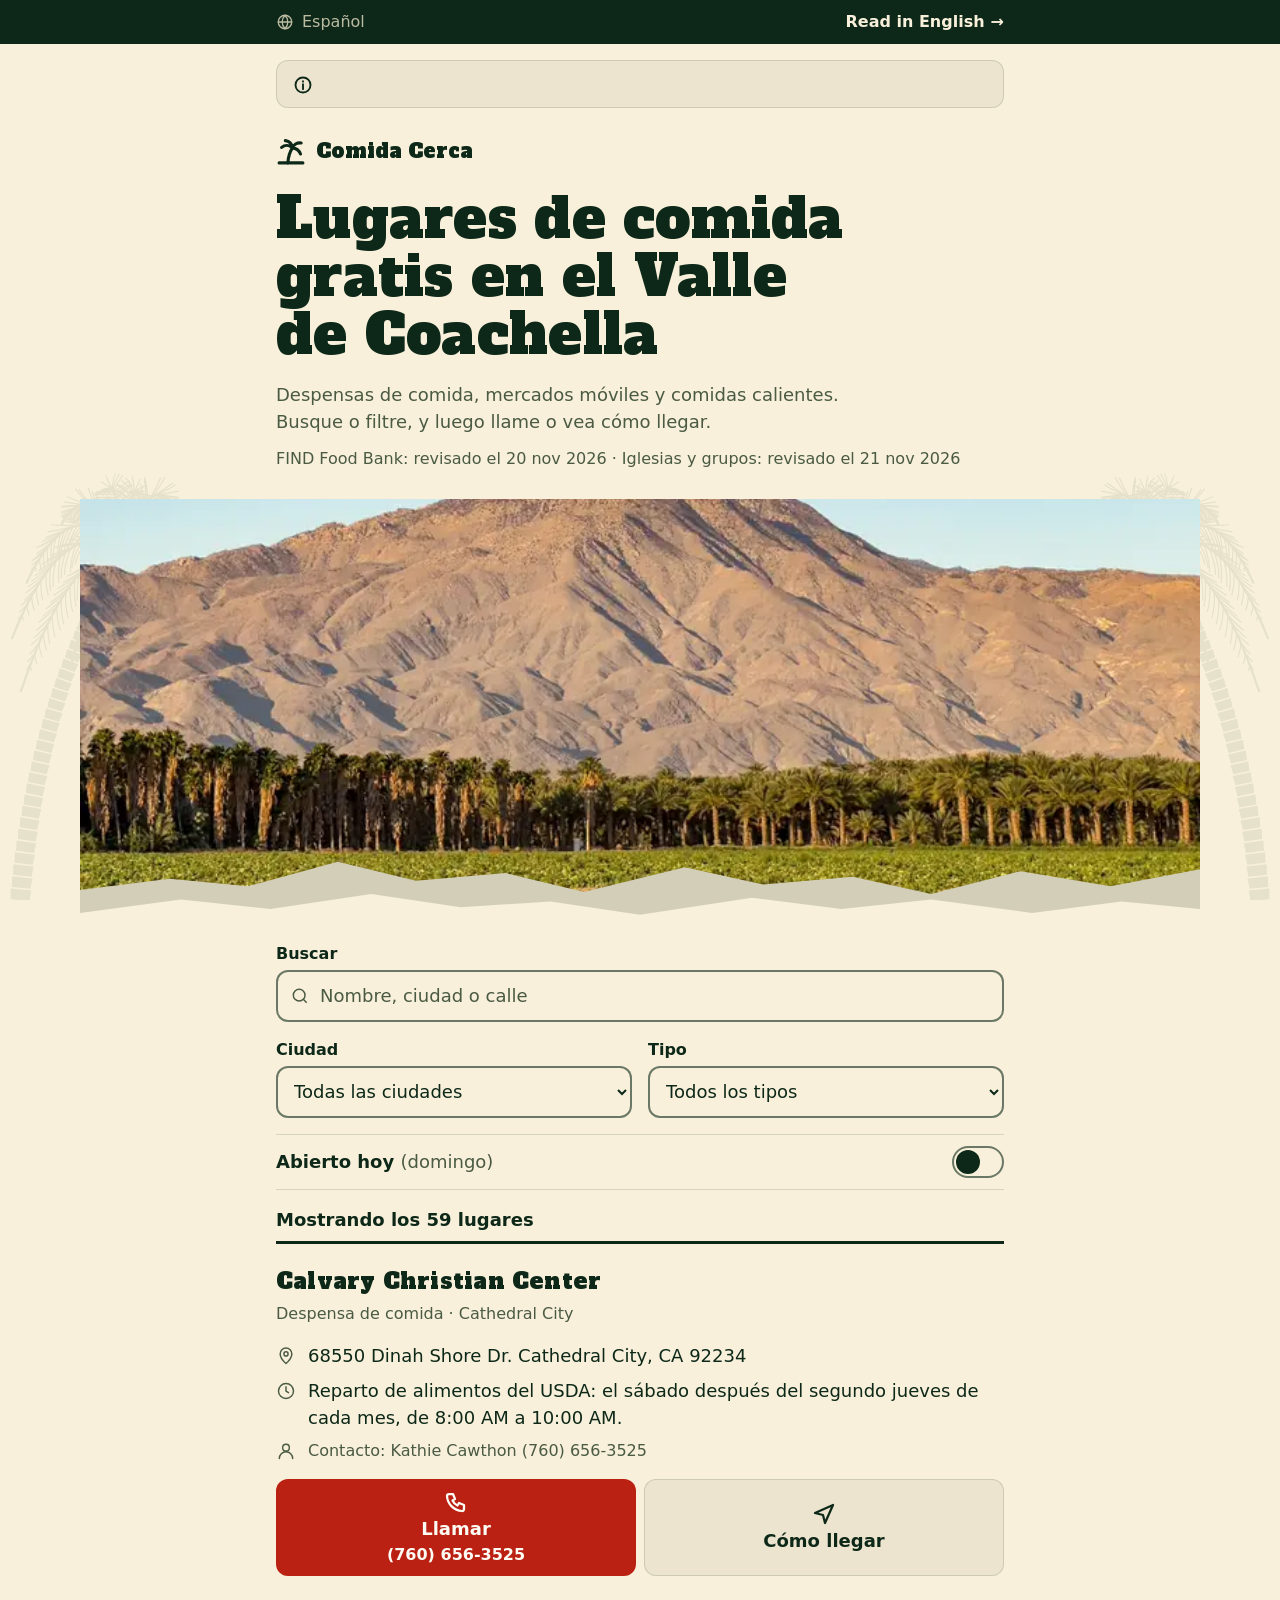
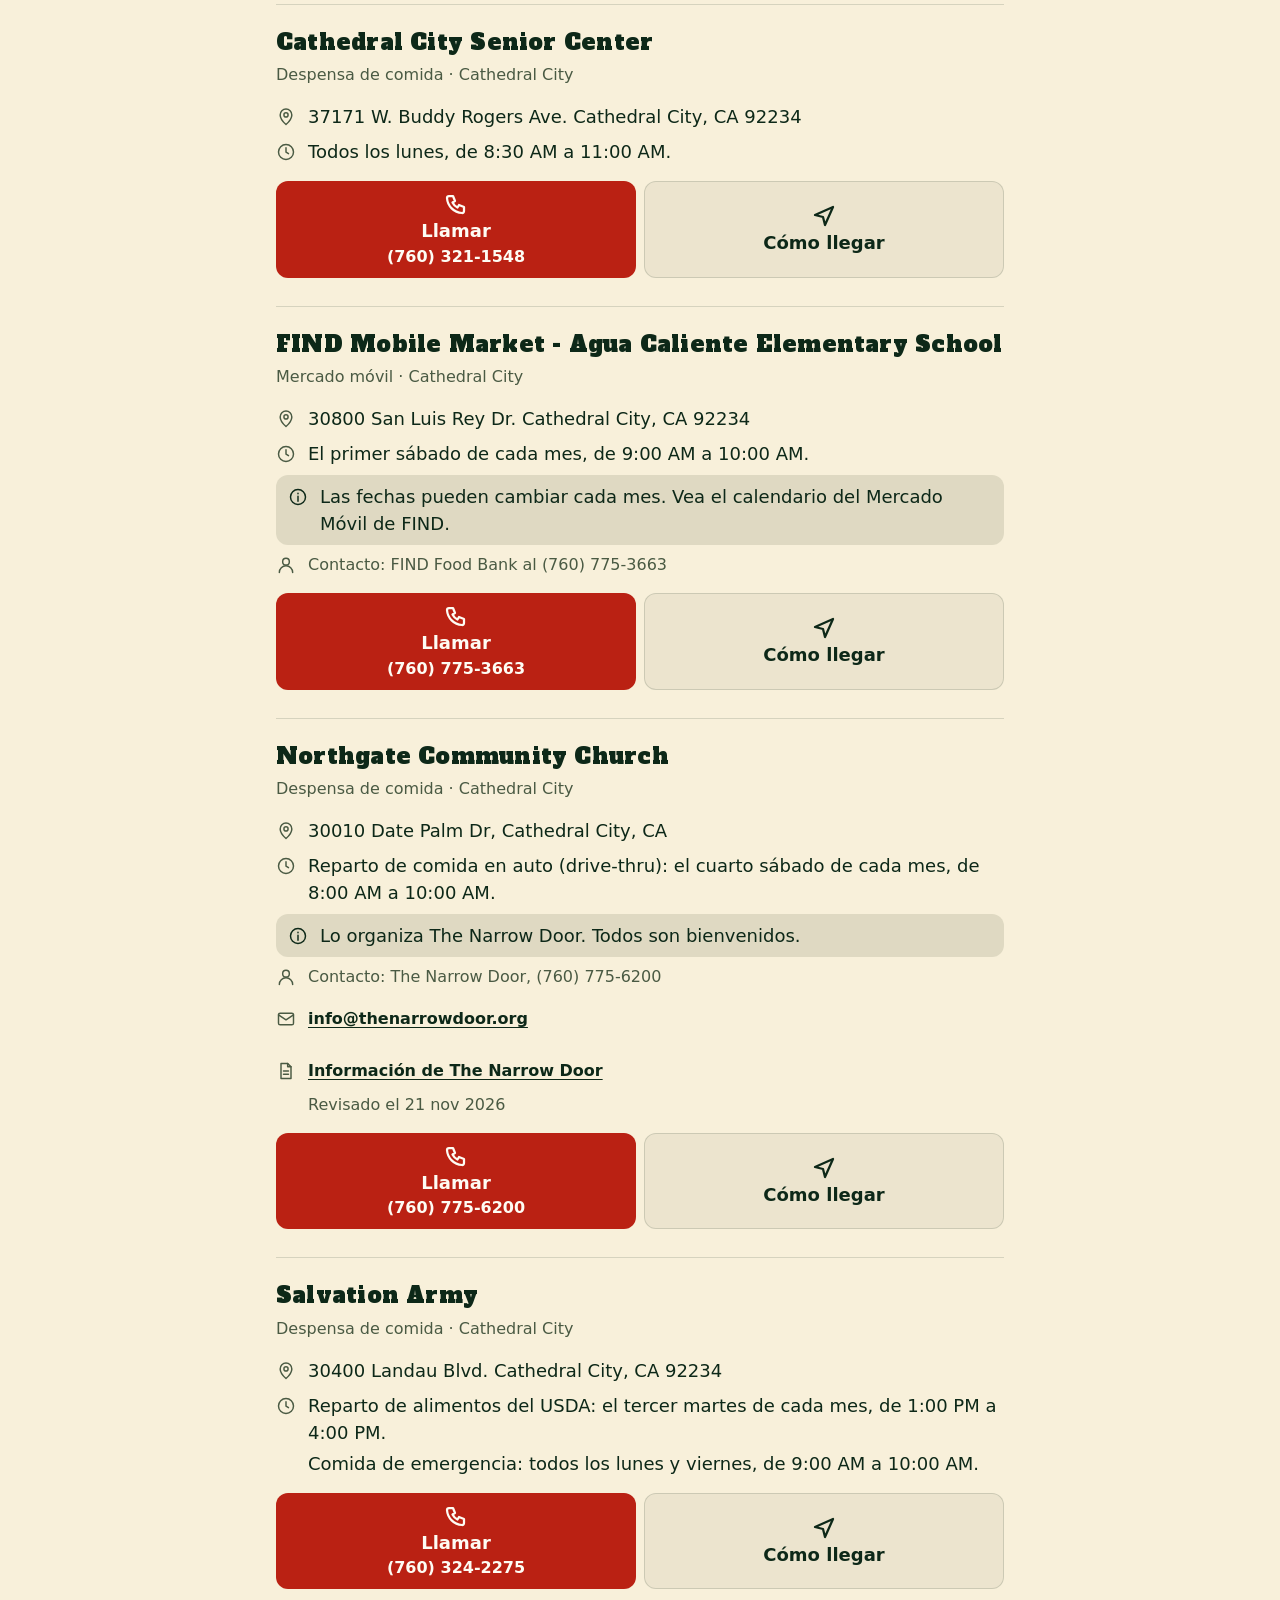
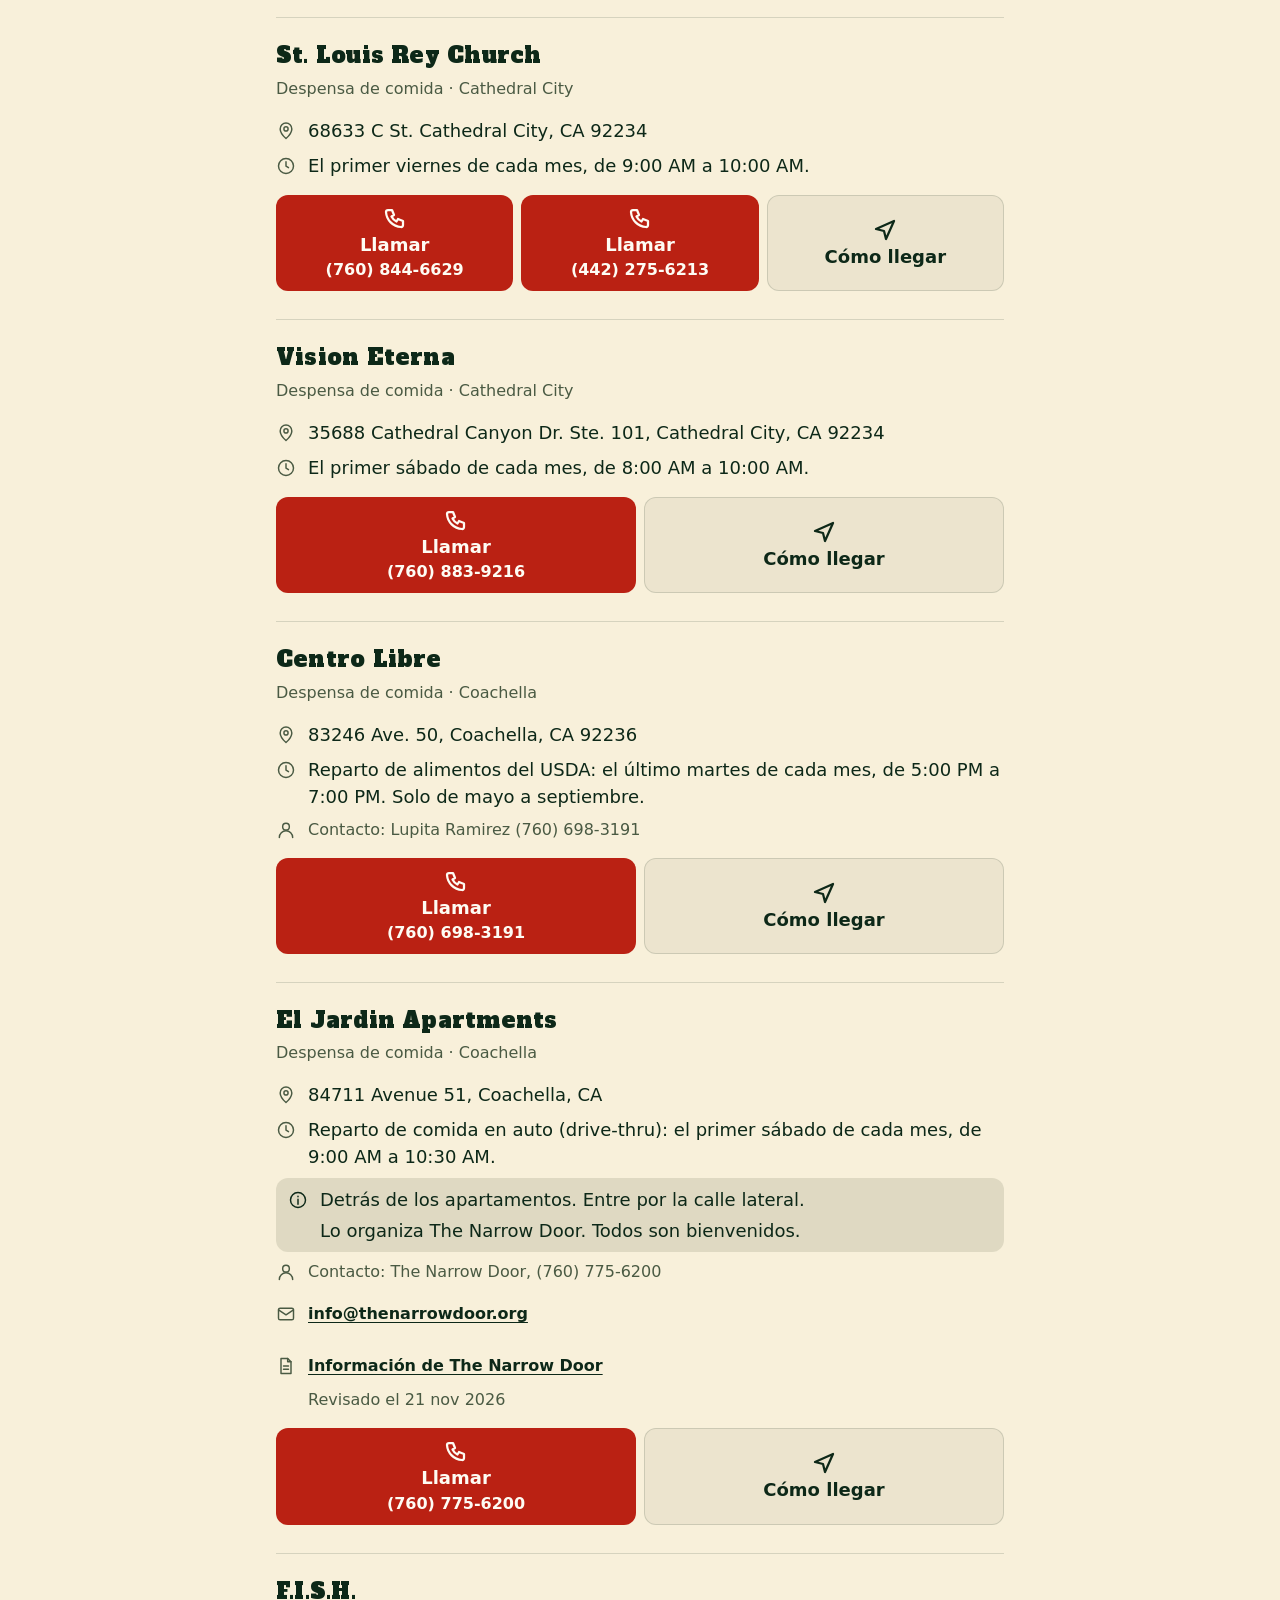
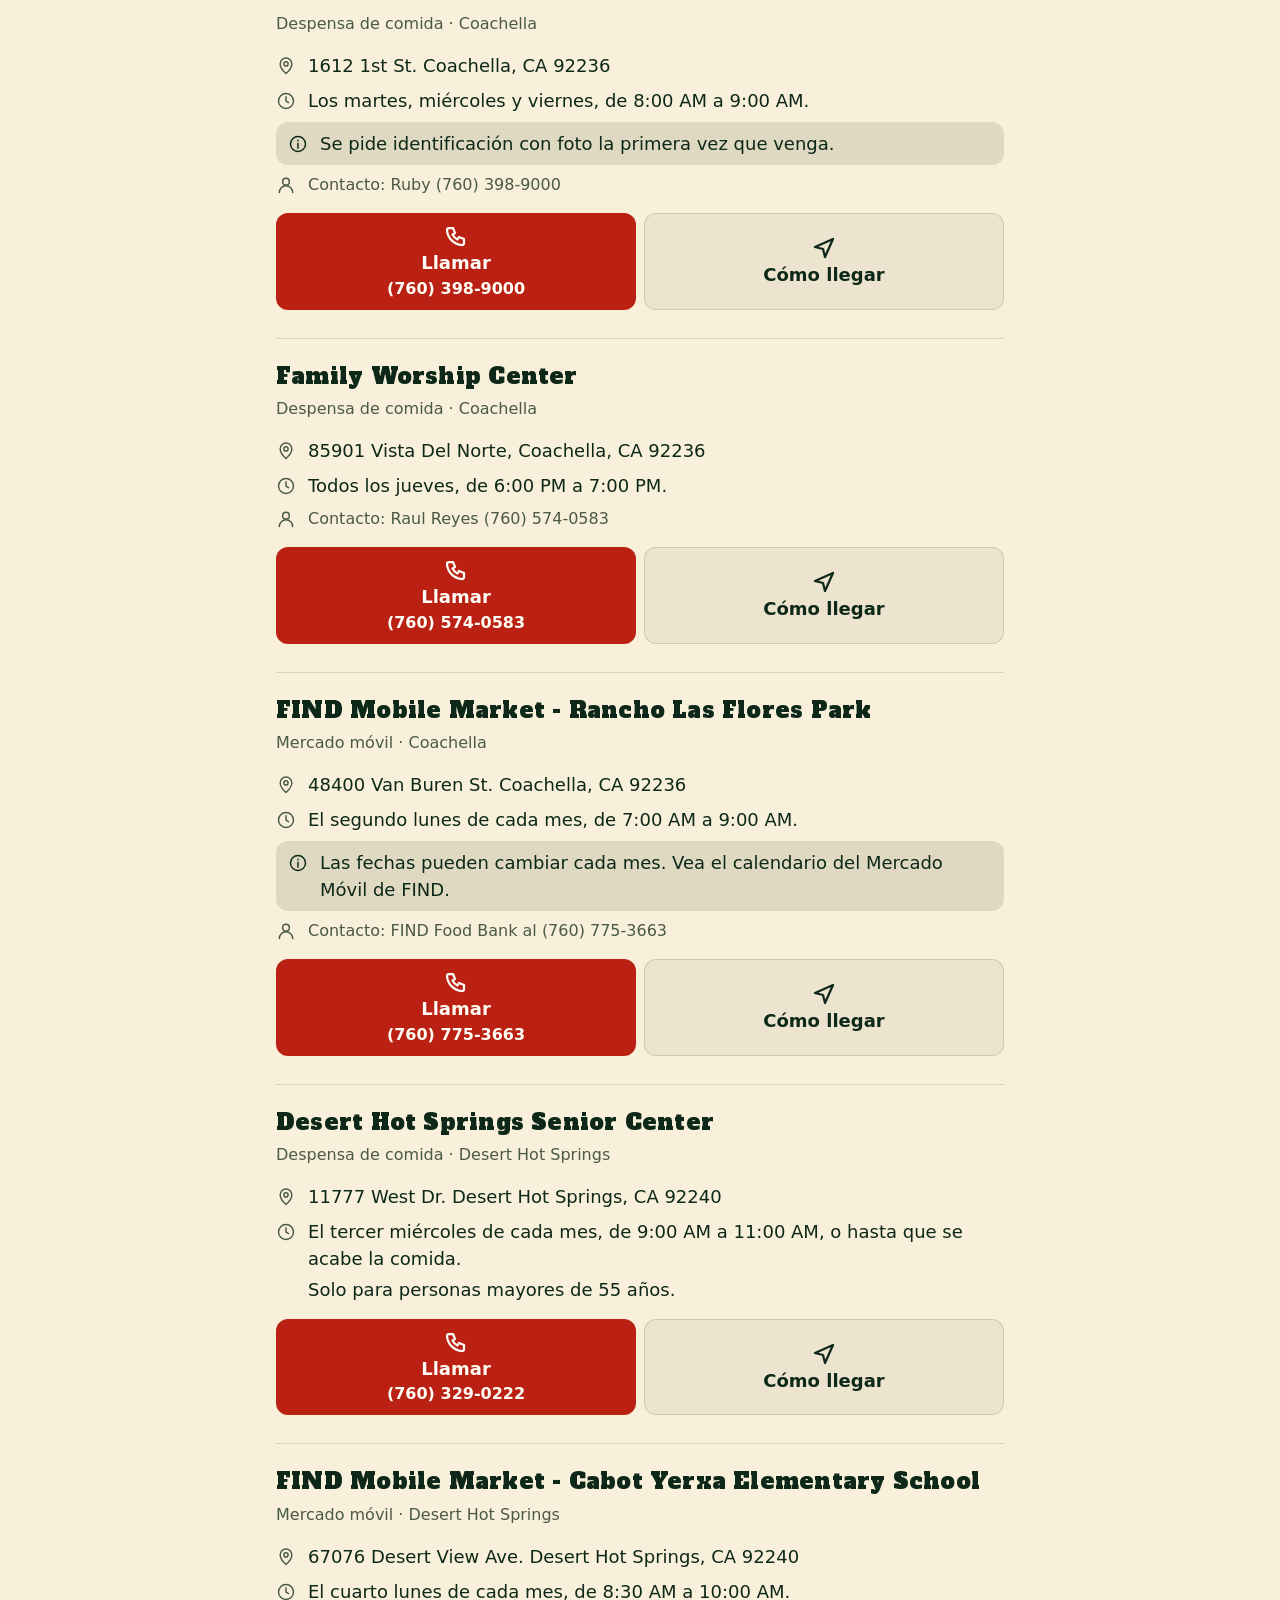
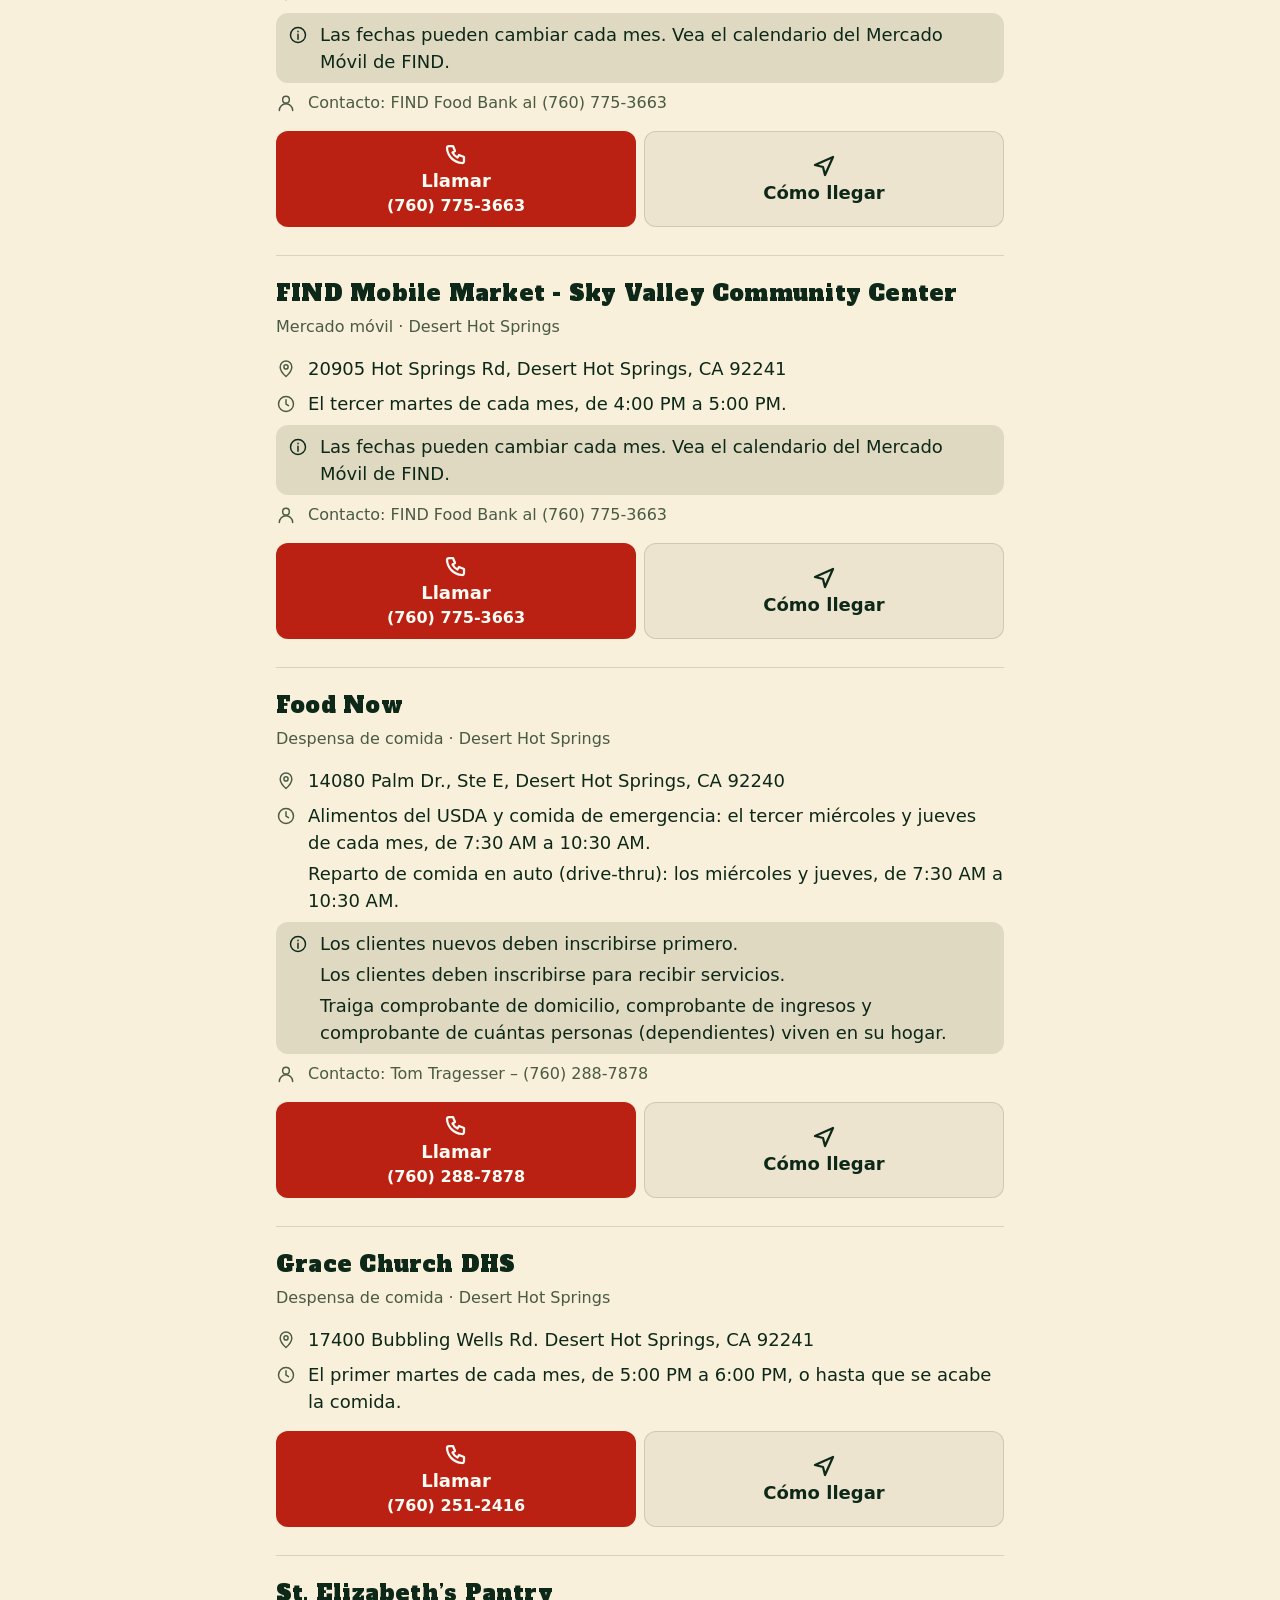
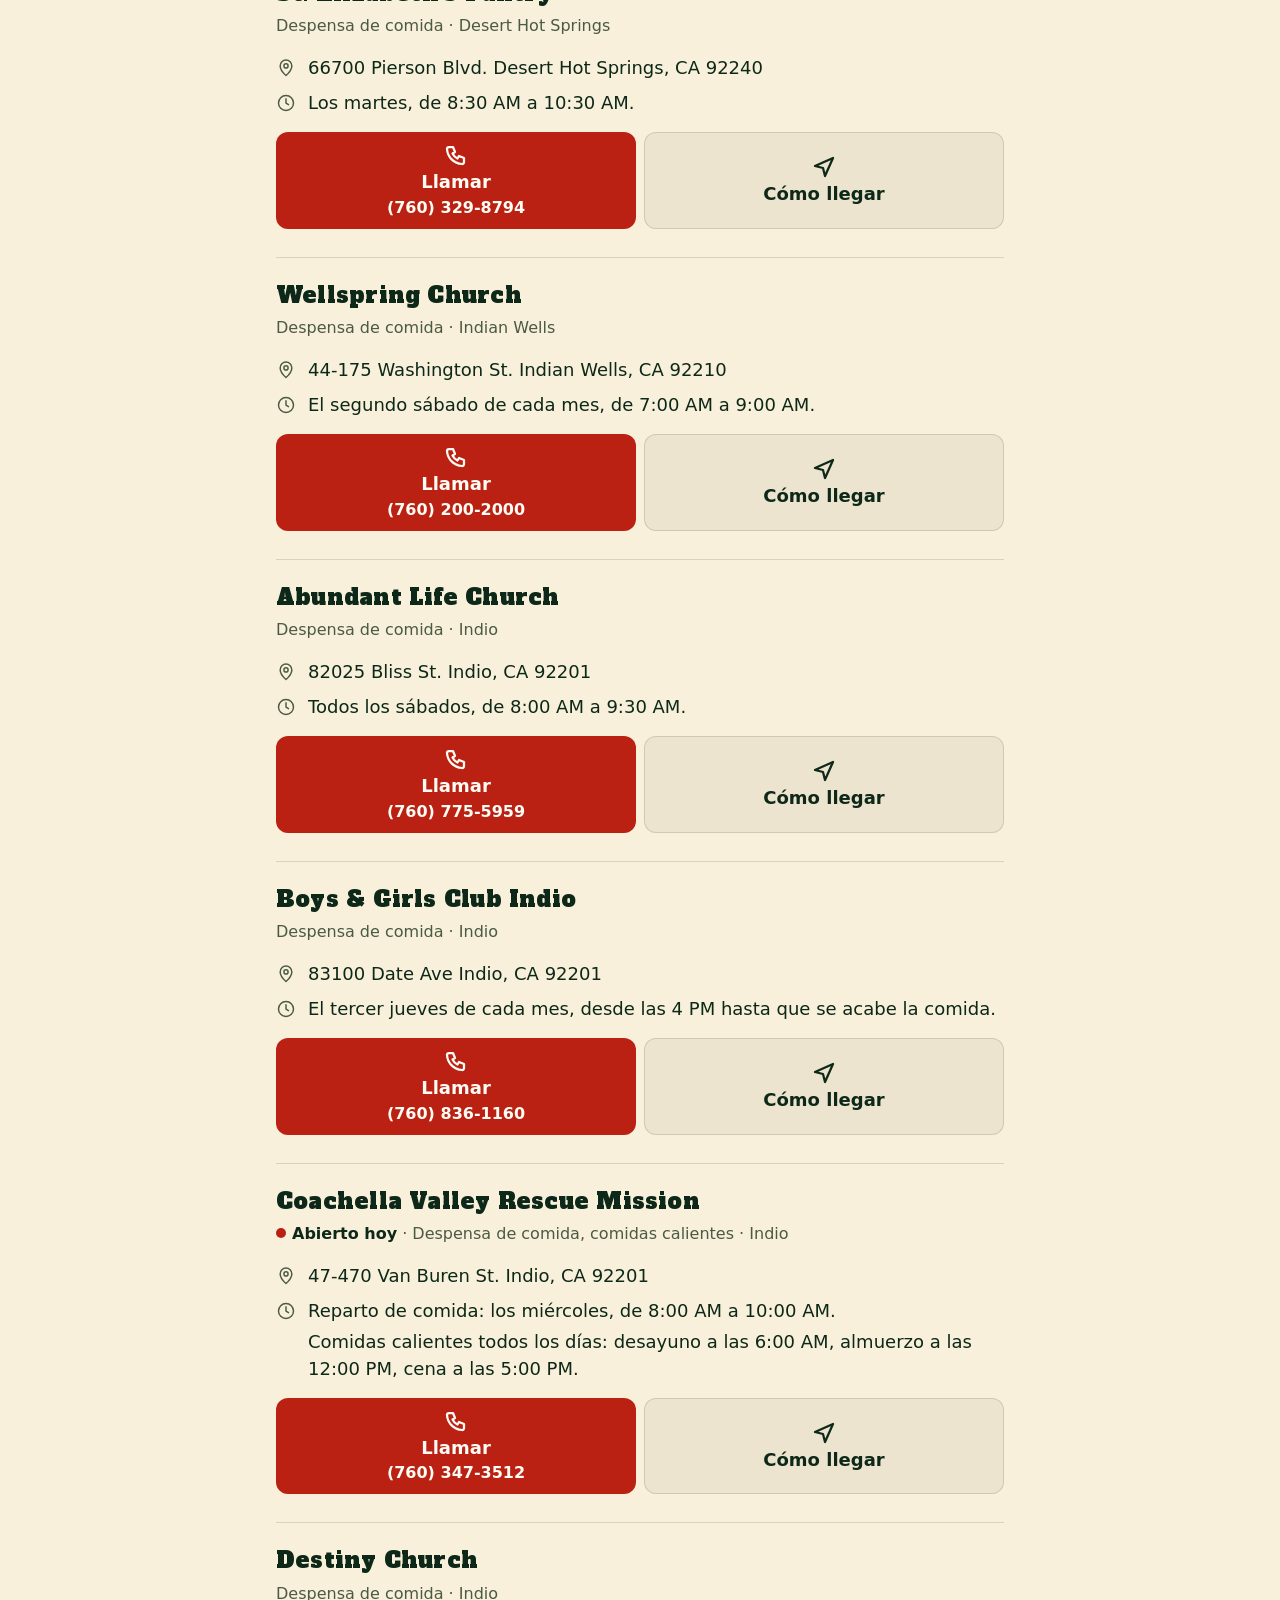
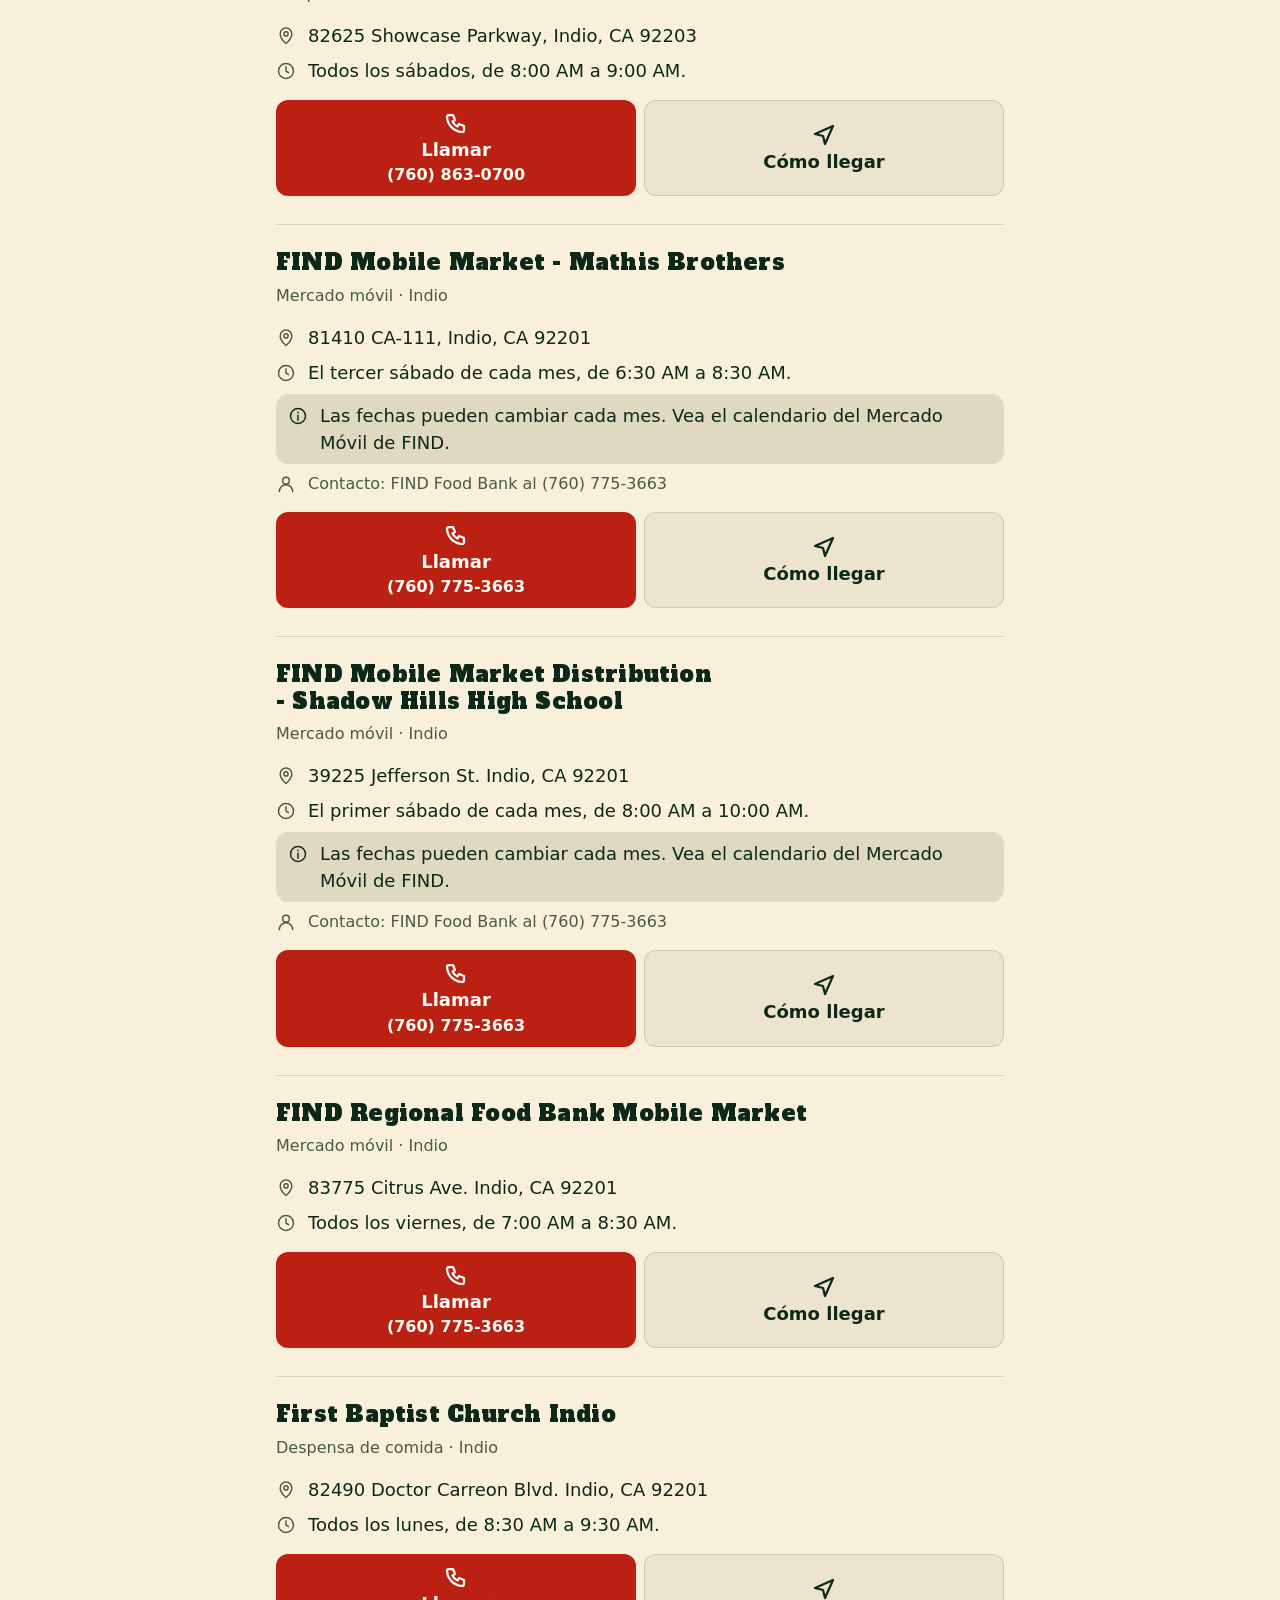
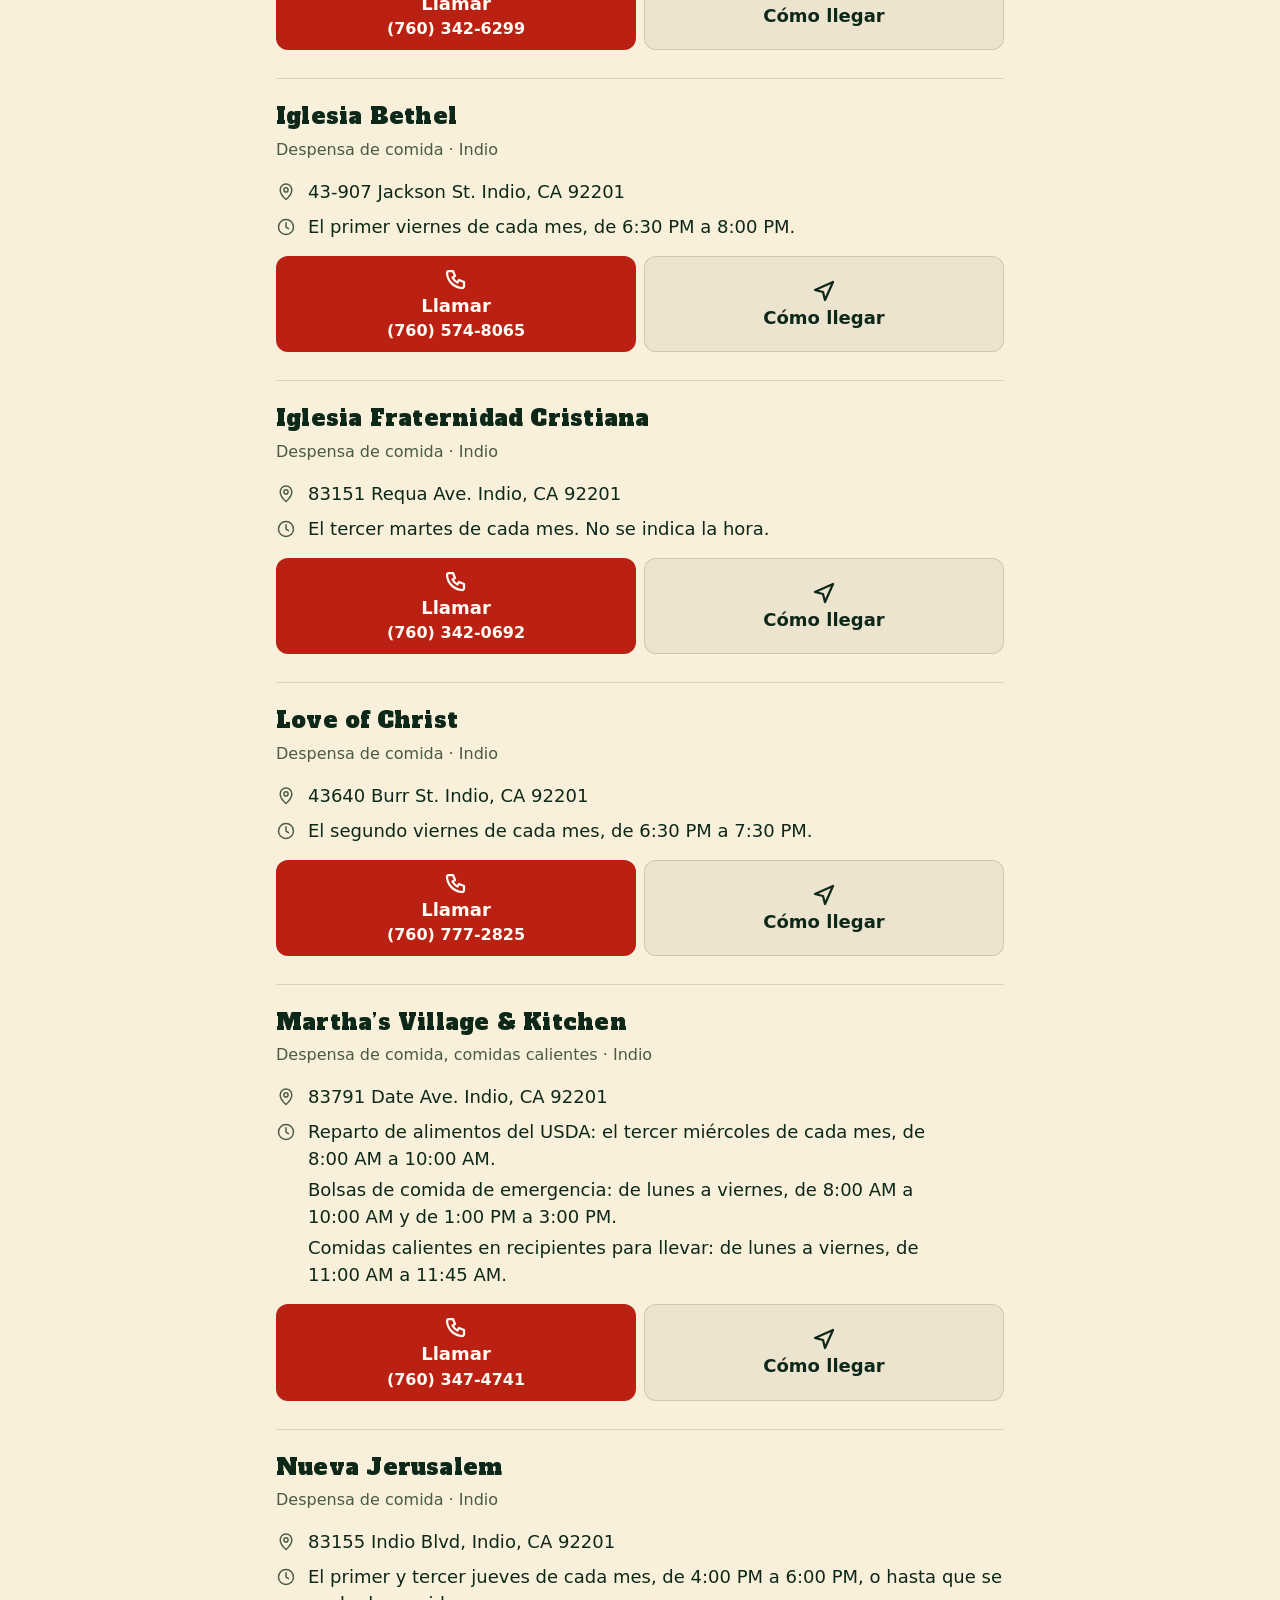
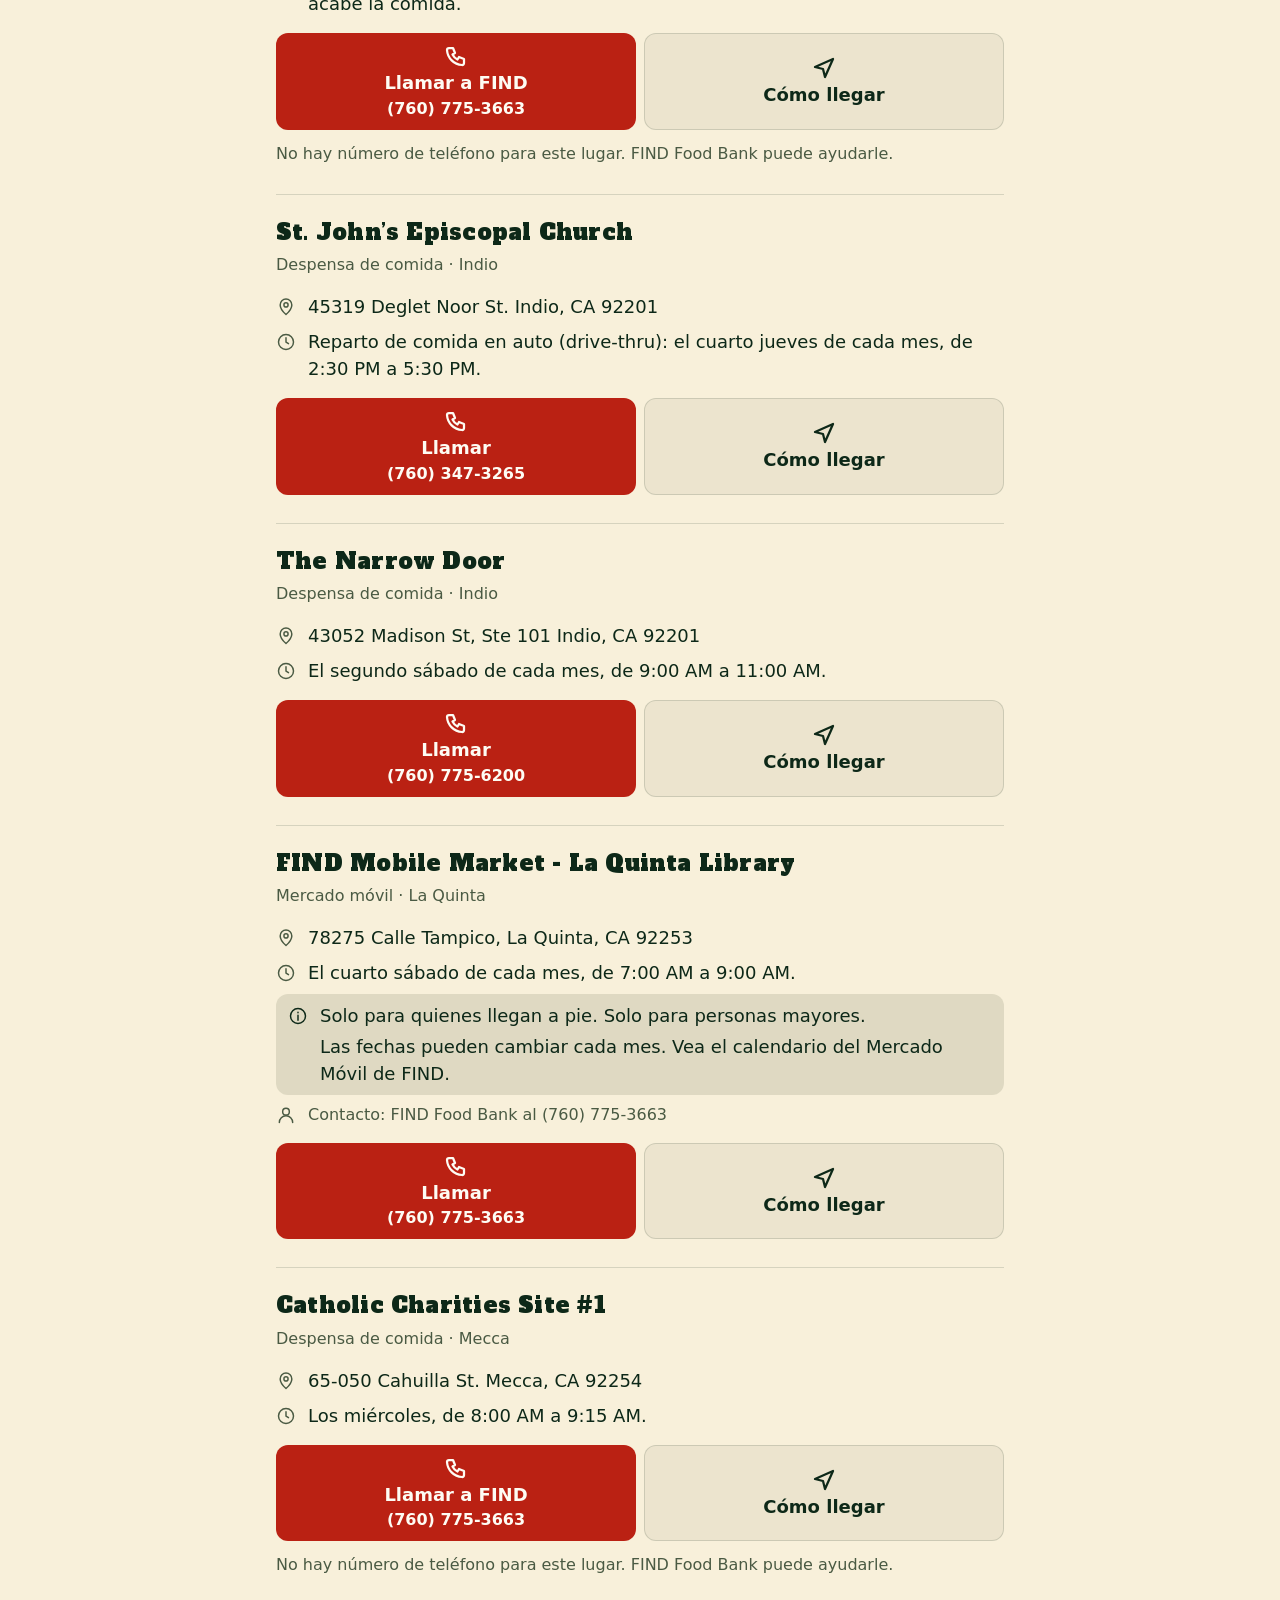
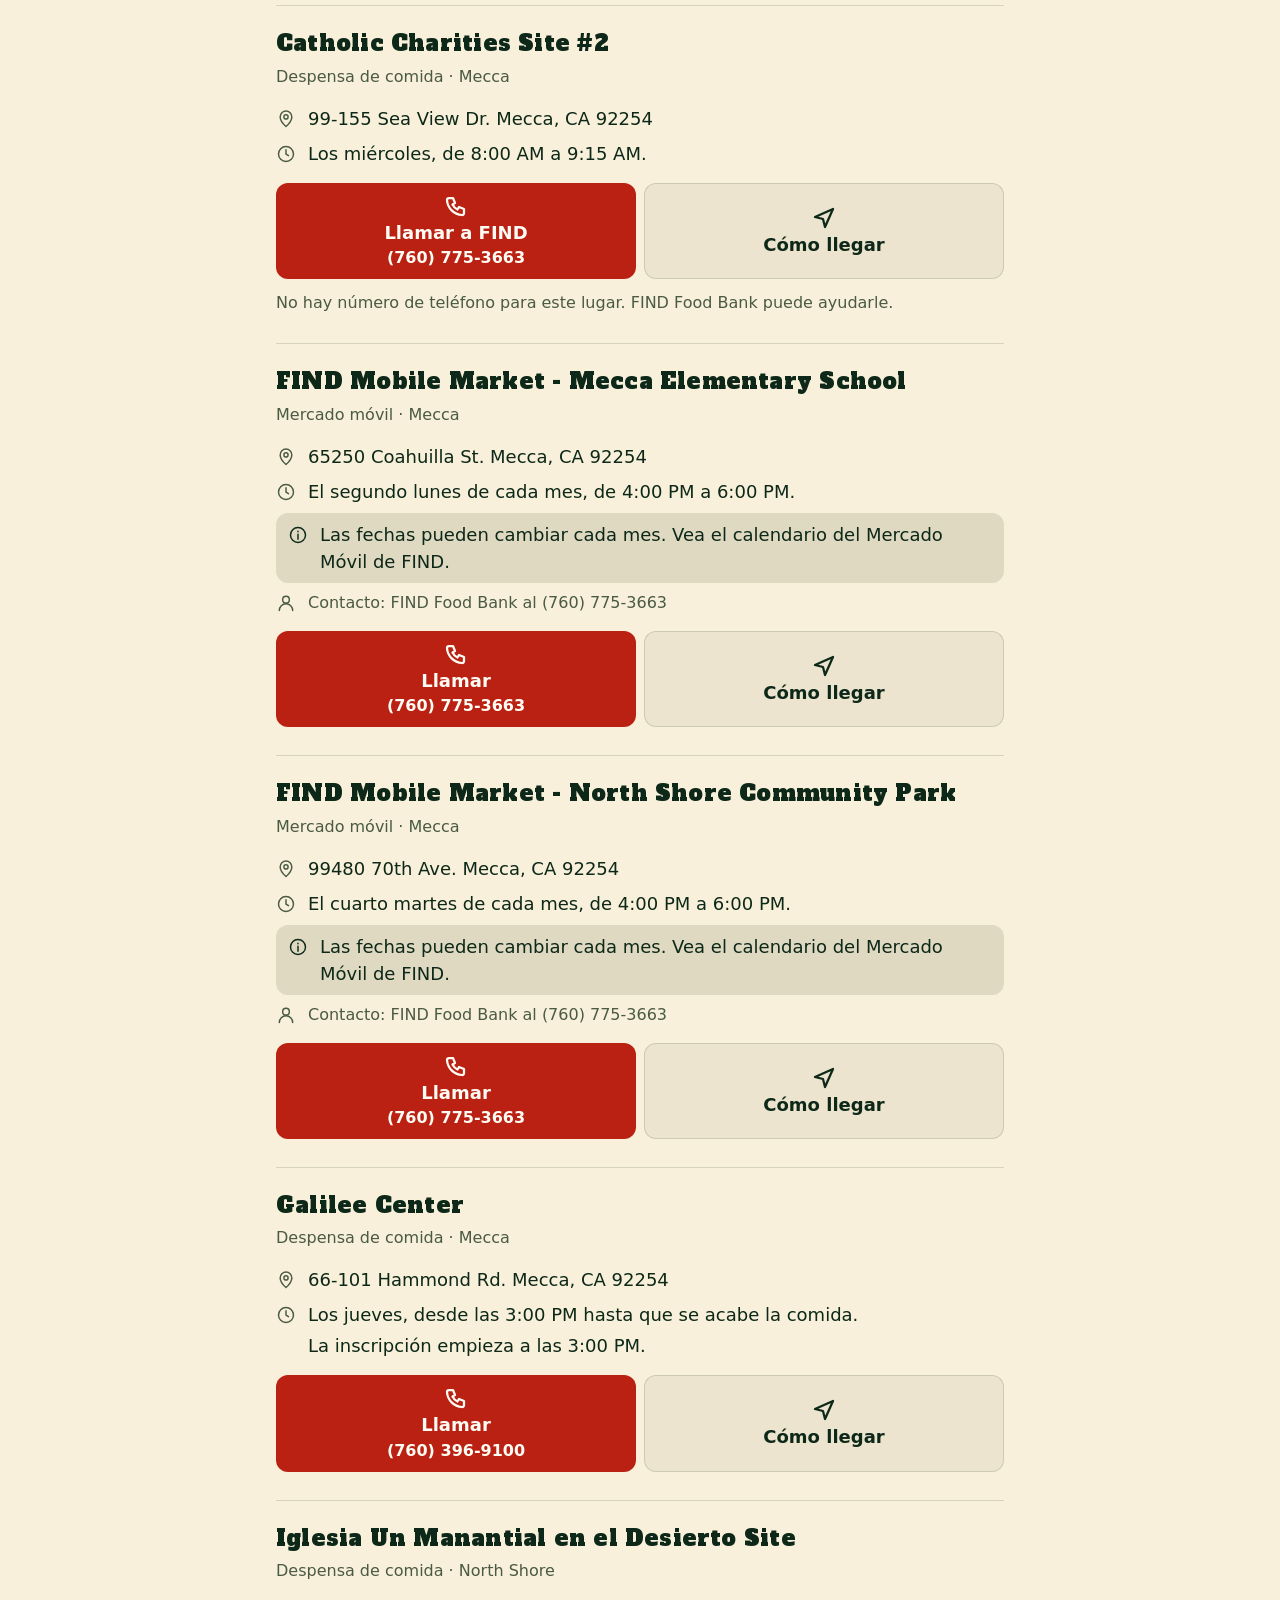
==== index.html @ 31747497 "Update site URLs to comidacoachellavalley.github.io" ====
<!DOCTYPE html>
<html lang="es">
<head>
<meta charset="utf-8">
<meta name="viewport" content="width=device-width, initial-scale=1">
<meta name="color-scheme" content="light dark">
<title>Comida gratis en el Valle de Coachella | Comida Cerca</title>
<meta name="description" content="Despensas de comida, mercados móviles y comidas calientes gratis en el Valle de Coachella. Busque por ciudad, vea qué abre hoy, llame o vea cómo llegar.">
<!-- Made from one template (see the handoff notes): the Spanish page is /index.html, the English page is /en/index.html. Web address: https://comidacoachellavalley.github.io/ -->
<link rel="canonical" href="https://comidacoachellavalley.github.io/">
<link rel="alternate" hreflang="es" href="https://comidacoachellavalley.github.io/">
<link rel="alternate" hreflang="en" href="https://comidacoachellavalley.github.io/en/">
<link rel="alternate" hreflang="x-default" href="https://comidacoachellavalley.github.io/">

<!-- Open Graph: how the link looks when shared in WhatsApp, Facebook, texts, etc. -->
<meta property="og:type" content="website">
<meta property="og:site_name" content="Comida Cerca · Food Near You">
<meta property="og:title" content="Comida gratis en el Valle de Coachella · Free food in the Coachella Valley">
<meta property="og:description" content="Despensas de comida, mercados móviles y comidas calientes. Busque por ciudad, vea qué abre hoy, llame o vea cómo llegar. En español e inglés.">
<meta property="og:url" content="https://comidacoachellavalley.github.io/">
<meta property="og:image" content="https://comidacoachellavalley.github.io/og-image.jpg">
<meta property="og:image:width" content="1200">
<meta property="og:image:height" content="630">
<meta property="og:image:alt" content="Comida Cerca: Comida gratis en el Valle de Coachella. Free food in the Coachella Valley.">
<meta property="og:locale" content="es_US">
<meta property="og:locale:alternate" content="en_US">
<meta name="twitter:card" content="summary_large_image">

<link rel="icon" href="favicon.svg" type="image/svg+xml">
<link rel="icon" href="favicon-32.png" sizes="32x32" type="image/png">
<link rel="apple-touch-icon" href="apple-touch-icon.png">
<meta name="theme-color" content="#f9f0da" media="(prefers-color-scheme: light)">
<meta name="theme-color" content="#091d15" media="(prefers-color-scheme: dark)">
<link rel="preload" href="fonts/alfa-slab-one-latin.woff2" as="font" type="font/woff2" crossorigin>
<link rel="stylesheet" href="styles.css">
</head>
<body>
<a class="skip" href="#results" data-i18n="skip">Ir a la lista</a>

<nav class="langbar" aria-label="Idioma / Language">
  <div class="langbar-in">
    <span class="lb-cur" lang="es"><svg aria-hidden="true" viewBox="0 0 24 24" fill="none" stroke="currentColor" stroke-width="2" stroke-linecap="round" stroke-linejoin="round"><circle cx="12" cy="12" r="9"/><path d="M3 12h18M12 3c2.5 2.7 3.8 5.7 3.8 9s-1.3 6.3-3.8 9c-2.5-2.7-3.8-5.7-3.8-9S9.5 5.7 12 3z"/></svg>Español</span>
    <a class="lb-other" href="en/" lang="en" hreflang="en">Read in English <span aria-hidden="true">→</span></a>
  </div>
</nav>

<div id="notice" class="notice" role="status" hidden></div>

<header class="site">
  <div class="top">
    <div class="logo">
      <span class="mark" aria-hidden="true"><svg viewBox="0 0 24 24" fill="none" stroke="currentColor" stroke-width="2.5" stroke-linecap="round" stroke-linejoin="round"><path d="M9.5 21.5c.3-4.6 1.4-8.6 3.6-12"/><path d="M13.1 9.5c-2.6-2.4-6-2.6-8.6-.4M13.1 9.5c-.4-3-2.6-5.4-5.6-5.8M13.1 9.5c1.2-2.8 4-4.4 7-3.9M13.1 9.5c2.9.3 5.4 2.2 6.5 4.9"/><path d="M2.5 21.5h19"/></svg></span>
      <span data-i18n="siteName">Comida Cerca</span>
    </div>
  </div>
  <h1 data-i18n="title">Lugares de comida gratis en el Valle de Coachella</h1>
  <p class="lead" data-i18n="lead">Despensas de comida, mercados móviles y comidas calientes. Busque o filtre, y luego llame o vea cómo llegar.</p>
  <p class="checked" id="checked">FIND Food Bank: revisado el 20 nov 2026</p>
</header>

<figure class="hero">
  <picture>
    <source media="(min-width: 600px)" srcset="images/valley-wide-1200.webp 1200w, images/valley-wide-1800.webp 1800w" sizes="min(1120px, 100vw - 32px)" width="1800" height="693">
    <img src="images/valley-800.webp" width="800" height="500" alt="Palmeras datileras al pie del monte Martínez, en las montañas Santa Rosa." fetchpriority="high">
  </picture>
  <svg class="ridge-cut" viewBox="0 0 1000 100" preserveAspectRatio="none" aria-hidden="true" focusable="false"><path class="back" d="M0 88V56L80 44 150 52 230 26 300 46 380 38 450 58 540 32 610 50 690 42 760 60 840 36 920 52 1000 34V88H0Z"/><path class="front" d="M0 100V80L90 66 170 76 260 60 340 74 420 68 500 82 600 64 680 76 760 66 850 80 930 68 1000 76V100Z"/></svg>
</figure>

<main>
  <section class="tools" aria-labelledby="tools-title">
    <h2 id="tools-title" class="sr-only" data-i18n="toolsTitle">Búsqueda y filtros</h2>
    <div class="field">
      <label for="q" data-i18n="searchLabel">Buscar</label>
      <div class="search">
        <svg aria-hidden="true" viewBox="0 0 24 24" fill="none" stroke="currentColor" stroke-width="2"><circle cx="11" cy="11" r="7"/><path d="m20 20-4-4"/></svg>
        <input id="q" type="search" autocomplete="off" data-i18n-ph="searchPh" placeholder="Nombre, ciudad o calle">
      </div>
    </div>
    <div class="two">
      <div class="field">
        <label for="city" data-i18n="cityLabel">Ciudad</label>
        <select id="city"><option value="" data-i18n="allCities">Todas las ciudades</option></select>
      </div>
      <div class="field">
        <label for="type" data-i18n="typeLabel">Tipo</label>
        <select id="type">
          <option value="" data-i18n="allTypes">Todos los tipos</option>
          <option value="pantry" data-i18n="type_pantry">Despensa de comida</option>
          <option value="mobile" data-i18n="type_mobile">Mercado móvil</option>
          <option value="meals" data-i18n="type_meals">Comidas calientes</option>
        </select>
      </div>
    </div>
    <label class="today" for="today">
      <input id="today" type="checkbox" role="switch">
      <span class="today-text"><span data-i18n="openToday">Abierto hoy</span> <span id="todayName" class="today-day"></span></span>
      <span class="sw" aria-hidden="true"></span>
    </label>
  </section>

  <div class="status">
    <p id="count" aria-live="polite" data-i18n="loading">Cargando la lista…</p>
    <button type="button" id="clear" class="link-btn" hidden data-i18n="clear">Borrar filtros</button>
  </div>
  <p id="unclearNote" class="hint" hidden></p>

  <div id="results" tabindex="-1"></div>

  <noscript><p class="hint">Esta lista necesita JavaScript activado. / This list needs JavaScript turned on.</p></noscript>
</main>

<svg class="ridge-top" viewBox="0 0 1000 100" preserveAspectRatio="none" aria-hidden="true" focusable="false"><path class="back" d="M0 88V58L60 46 120 52 200 22 260 36 330 30 420 54 500 44 580 60 660 30 720 40 800 18 870 42 940 36 1000 50V88H0Z"/><path class="front" d="M0 100V80L100 64 180 72 280 56 380 76 470 66 560 82 660 62 760 74 860 60 1000 78V100Z"/></svg>
<div class="band">
<section class="help" id="contact" aria-labelledby="help-title">
  <h2 id="help-title" data-i18n="contactTitle">¿Necesita ayuda? Contacte a FIND Food Bank</h2>
  <p data-i18n="contactLead">FIND Food Bank mantiene la lista de lugares y el calendario mensual del Mercado Móvil. Pueden ayudarle si un lugar no tiene número de teléfono o si no sabe a dónde ir.</p>
  <a class="btn call" href="tel:+17607753663"><svg aria-hidden="true" viewBox="0 0 24 24" fill="none" stroke="currentColor" stroke-width="2" stroke-linecap="round" stroke-linejoin="round"><path d="M5 4h4l2 5-2.5 1.5a11 11 0 0 0 5 5L15 13l5 2v4a2 2 0 0 1-2 2A16 16 0 0 1 3 6a2 2 0 0 1 2-2z"/></svg><span data-i18n="contactCall">Llamar al (760) 775-3663</span></a>
  <dl class="help-list">
    <div><dt data-i18n="contactAddressLabel">Dirección</dt><dd data-i18n="contactAddress">83775 Citrus Ave, Indio, CA 92201</dd></div>
    <div><dt data-i18n="contactEmailLabel">Correo electrónico</dt><dd><a href="mailto:info@findfoodbank.org">info@findfoodbank.org</a></dd></div>
  </dl>
  <p class="hint" data-i18n="contactHours">Horario de teléfono: de lunes a viernes, de 8 AM a 4:30 PM.</p>
  <p><a class="text-link" href="https://findfoodbank.org/map/" rel="noopener" data-i18n="contactCalendar">Ver el calendario del Mercado Móvil de FIND</a></p>
</section>

<footer class="site">
  <p data-i18n="footer1">Proyecto estudiantil para el Sello Estatal de Compromiso Cívico de California. No lo administra FIND Food Bank.</p>
  <p><span data-i18n="footer2">La información viene de la página pública del mapa de FIND Food Bank y de su calendario mensual del Mercado Móvil. Los horarios pueden cambiar, así que por favor llame antes de ir.</span>
    <a href="https://findfoodbank.org/map/" rel="noopener" data-i18n="footerSource">Ver la lista original</a></p>
  <p data-i18n="footer3">Este sitio no recoge ninguna información personal.</p>
  <p class="credit">Foto: palmeras datileras y el monte Martínez en Vista Santa Rosa, por Z3lvs, en <a href="https://commons.wikimedia.org/wiki/File:Date_Palm_Orchard,_Fan_Palms_in_Vista_Santa_Rosa,_California_and_Martinez_Mountain.jpg" rel="noopener">Wikimedia Commons</a> (dominio público, CC0).</p>
  <p><a href="#top" id="toTop" data-i18n="toTop">Volver arriba</a></p>
</footer>
</div>

<script src="app.js"></script>
</body>
</html>
---- styles.css ----
/* Coachella Valley, printed like an old park poster.
   Two colors set the atmosphere: sand (the page) and creosote (deep green-black: text, the poster bands).
   Every other tint is a color-mix of those two. One coral accent draws the eye, and only on
   Call buttons and the "open today" dot. The photo is the only other color on the page.
   Light colors first, desert night in the media query below. */
@font-face {
  font-family: "Alfa Slab One";
  src: url("fonts/alfa-slab-one-latin.woff2") format("woff2");
  font-weight: 400;
  font-style: normal;
  font-display: swap;
}
:root {
  --bg: oklch(95.5% 0.03 88);          /* sun-bleached sand */
  --ink: oklch(25% 0.045 155);         /* creosote */
  --coral: oklch(51% 0.19 30);         /* Call buttons and the open-today dot only */
  --coral-fg: oklch(99% 0.01 88);      /* 6.15:1 on coral */
  --bar-bg: var(--ink);
  --bar-fg: var(--bg);
  --slab: "Alfa Slab One", Rockwell, "Roboto Slab", "Courier New", Georgia, serif;
  --sans: system-ui, -apple-system, "Segoe UI", Roboto, "Helvetica Neue", Arial, sans-serif;
  --ease: cubic-bezier(.22, 1, .36, 1);
}
@media (prefers-color-scheme: dark) {
  :root {
    --bg: oklch(21% 0.03 165);
    --ink: oklch(93% 0.025 90);
    --coral: oklch(74% 0.15 35);
    --coral-fg: oklch(20% 0.03 165);   /* 7.35:1 on coral */
    --bar-bg: var(--tint-2);
    --bar-fg: var(--ink);
  }
}
:root {
  --muted: color-mix(in oklch, var(--ink) 72%, var(--bg));      /* 6.5:1 on sand, 5.2:1 on a 10% tint */
  --tint-1: color-mix(in oklch, var(--ink) 5%, var(--bg));
  --tint-2: color-mix(in oklch, var(--ink) 10%, var(--bg));
  --tint-3: color-mix(in oklch, var(--ink) 15%, var(--bg));
  --line: color-mix(in oklch, var(--ink) 14%, transparent);     /* see-through hairlines */
  --edge: color-mix(in oklch, var(--ink) 60%, transparent);     /* field and switch outlines, over 3:1 */
  --coral-hover: color-mix(in oklch, var(--coral) 88%, var(--ink));
  --bar-muted: color-mix(in oklch, var(--bar-fg) 76%, var(--bar-bg));
  --ridge-back: color-mix(in oklch, var(--bar-bg) 45%, var(--bg));
}
/* Older phones (Safari before 16.2) have no color-mix(): the same tokens, worked out ahead of time. */
@supports not (color: color-mix(in oklch, red, red)) {
  :root {
    --bg: #f9f0da; --ink: #0d2818; --coral: #ba2013; --coral-fg: #fffcf4; --muted: #4a5a43; --tint-1: #ece4ce; --tint-2: #dfd9c2; --tint-3: #d3ceb7; --line: rgb(13 40 24 / 0.14); --edge: rgb(13 40 24 / 0.6); --coral-hover: #a62c00; --bar-muted: #c0bfa7; --ridge-back: #98a08c;
  }
  @media (prefers-color-scheme: dark) {
    :root {
      --bg: #091d15; --ink: #eee8d6; --coral: #fa8467; --coral-fg: #071a13; --muted: #a7a996; --tint-1: #13251c; --tint-2: #1d2e24; --tint-3: #27372b; --line: rgb(238 232 214 / 0.14); --edge: rgb(238 232 214 / 0.6); --coral-hover: #f9936c; --bar-muted: #b9b9a6; --ridge-back: #13251c;
    }
  }
}

* { box-sizing: border-box; }
html { -webkit-text-size-adjust: 100%; }
body {
  margin: 0;
  background: var(--bg);
  color: var(--ink);
  font-family: var(--sans);
  font-size: 1.125rem;
  line-height: 1.5;
}
button, input, select { font: inherit; color: inherit; }
a { color: var(--ink); text-underline-offset: 3px; }
::selection { background: color-mix(in oklch, var(--ink) 20%, transparent); }
input { caret-color: var(--ink); }
::placeholder { color: var(--muted); opacity: 1; }
:focus-visible { outline: 3px solid var(--ink); outline-offset: 2px; }
.sr-only { position: absolute; width: 1px; height: 1px; padding: 0; margin: -1px; overflow: hidden; clip: rect(0 0 0 0); white-space: nowrap; border: 0; }
svg { flex: none; }
h1, h2, .logo { font-family: var(--slab); font-weight: 400; font-synthesis: none; }

.skip { position: absolute; left: 8px; top: -60px; z-index: 10; background: var(--ink); color: var(--bg); padding: 12px 16px; border-radius: 4px; font-weight: 600; }
.skip:focus { top: 8px; }

/* Language: a slim creosote bar. The current language is plain text, the other one is the only link. */
.langbar { background: var(--bar-bg); color: var(--bar-fg); }
.langbar-in { max-width: 760px; margin: 0 auto; padding: 0 16px; display: flex; align-items: center; justify-content: space-between; gap: 16px; }
.lb-cur { display: inline-flex; align-items: center; gap: 8px; font-size: 1rem; color: var(--bar-muted); }
.lb-cur svg { width: 18px; height: 18px; stroke-width: 1.75; }
.lb-other { display: inline-flex; align-items: center; gap: 6px; min-height: 44px; padding: 0 8px; margin-right: -8px; font-size: 1rem; font-weight: 700; color: var(--bar-fg); text-decoration: none; }
.lb-other:hover { text-decoration: underline; }
.langbar :focus-visible, .band :focus-visible { outline-color: var(--bar-fg); }
.langbar :focus-visible { outline-offset: -3px; }

.notice { display: grid; grid-template-columns: 20px 1fr; gap: 8px 12px; width: calc(100% - 32px); max-width: 728px; margin: 16px auto 0; padding: 12px 16px; background: var(--tint-1); border: 1px solid var(--line); border-radius: 12px; font-size: 1rem; }
.notice svg { width: 20px; height: 20px; margin-top: 2px; stroke-width: 2.25; }
.notice p { grid-column: 2; margin: 0; font-weight: 600; }

header.site, main { max-width: 760px; margin: 0 auto; }
header.site { padding: 28px 16px 0; }
.logo { display: flex; align-items: center; gap: 10px; font-size: 1.25rem; line-height: 1; }
.mark { width: 30px; height: 30px; flex: none; }
.mark svg { display: block; width: 100%; height: 100%; }

h1 { font-size: clamp(2.25rem, 8.4vw, 3.5rem); line-height: 1.04; letter-spacing: 0.005em; margin: 24px 0 16px; text-wrap: balance; max-width: 15ch; }
.lead { margin: 0 0 12px; color: var(--muted); max-width: 50ch; }
.checked { margin: 0; color: var(--muted); font-size: 1rem; font-variant-numeric: tabular-nums; }

/* The photo, printed edge to edge on phones and wider than the text on big screens.
   Its bottom edge is cut along a ridge line, the way park posters stack mountain layers. */
.hero { position: relative; max-width: 1120px; margin: 28px auto 0; }
.hero picture { display: block; }
.hero img { display: block; width: 100%; height: auto; aspect-ratio: 8 / 5; object-fit: cover; background: var(--tint-2); }
.ridge-cut { position: absolute; left: 0; right: 0; bottom: -2px; display: block; width: 100%; height: 16%; }
.ridge-cut .back { fill: var(--tint-3); }
.ridge-cut .front { fill: var(--bg); }

.tools { padding: 12px 16px 4px; display: grid; gap: 16px; }
.field label { display: block; font-weight: 600; font-size: 1rem; margin-bottom: 4px; }
.search { display: flex; align-items: center; gap: 8px; background: var(--bg); border: 2px solid var(--edge); border-radius: 12px; padding: 0 12px; }
.search:focus-within { border-color: var(--ink); }
.search svg { width: 20px; height: 20px; color: var(--muted); stroke-width: 1.75; }
.search input { border: 0; background: transparent; flex: 1; min-width: 0; min-height: 48px; font-size: 1.125rem; }
.search input:focus { outline: none; }
.two { display: grid; gap: 16px; }
select { width: 100%; min-height: 52px; border-radius: 12px; border: 2px solid var(--edge); background: var(--bg); padding: 0 12px; font-size: 1.125rem; cursor: pointer; }

/* "Open today" switch: hollow when off, solid creosote when on. Track radius 16, thumb inset 4, thumb radius 12. */
.today { display: flex; align-items: center; gap: 12px; min-height: 56px; padding: 4px 0; border-top: 1px solid var(--line); border-bottom: 1px solid var(--line); font-weight: 600; cursor: pointer; position: relative; }
.today input { position: absolute; opacity: 0; width: 1px; height: 1px; }
.today-day { font-weight: 400; color: var(--muted); }
.sw { width: 52px; height: 32px; border-radius: 16px; border: 2px solid var(--edge); position: relative; margin-left: auto; flex: none; transition: background-color .15s var(--ease), border-color .15s var(--ease); }
.sw::after { content: ""; position: absolute; left: 2px; top: 2px; width: 24px; height: 24px; border-radius: 12px; background: var(--ink); transition: left .15s var(--ease), background-color .15s var(--ease); }
.today input:checked ~ .sw { background: var(--ink); border-color: var(--ink); }
.today input:checked ~ .sw::after { left: 22px; background: var(--bg); }
.today input:focus-visible ~ .sw { outline: 3px solid var(--ink); outline-offset: 2px; }

.status { display: flex; flex-wrap: wrap; align-items: center; justify-content: space-between; gap: 4px 12px; padding: 12px 16px 0; }
#count { margin: 0; font-weight: 600; font-variant-numeric: tabular-nums; }
.link-btn { border: 0; background: none; font-weight: 600; text-decoration: underline; text-underline-offset: 3px; min-height: 44px; padding: 0 4px; cursor: pointer; }
.hint { margin: 8px 16px 0; color: var(--muted); font-size: 1rem; }

/* Listings: a ruled list like map search results. Name first, then one quiet status line. */
#results { padding: 8px 16px 16px; }
#results:focus { outline: none; }
.card { padding: 24px 0 28px; border-top: 1px solid var(--line); }
.card:first-child, .empty { border-top: 3px solid var(--ink); }
.card h2 { margin: 0; font-size: 1.375rem; line-height: 1.2; letter-spacing: 0.01em; overflow-wrap: anywhere; text-wrap: balance; }
.sub { margin: 8px 0 0; color: var(--muted); font-size: 1rem; }
.sub .open { color: var(--ink); font-weight: 700; }
.dot { display: inline-block; width: 10px; height: 10px; margin-right: 6px; border-radius: 50%; background: var(--coral); vertical-align: 1px; }
.alert { display: flex; gap: 12px; margin: 16px 0 0; padding: 12px; background: var(--tint-2); border: 1px solid var(--line); border-radius: 12px; font-weight: 600; font-size: 1rem; }
.alert svg { width: 20px; height: 20px; margin-top: 2px; stroke-width: 2.25; }
.alert p { margin: 0; }
.meta { display: grid; gap: 8px; margin: 16px 0; }
.row { display: flex; gap: 12px; align-items: flex-start; }
.row svg { width: 20px; height: 20px; margin-top: 4px; color: var(--muted); stroke-width: 1.75; }
.row ul { margin: 0; padding: 0; list-style: none; display: grid; gap: 4px; font-variant-numeric: tabular-nums; }
.row.note { background: var(--tint-2); border-radius: 12px; padding: 8px 12px; }
.row.note svg { color: var(--ink); }
.row.small { color: var(--muted); font-size: 1rem; overflow-wrap: anywhere; }
.row.small svg { margin-top: 2px; }
.row.link svg { margin-top: 12px; }
.row.warn { font-weight: 600; font-size: 1rem; }
.row.warn svg { color: var(--ink); stroke-width: 2.25; margin-top: 2px; }
.mail, .src { display: inline-block; padding: 10px 0; min-height: 44px; font-weight: 600; overflow-wrap: anywhere; }
.src-line { color: var(--muted); }
.src-line > div { display: grid; }

/* Action tiles, like map apps: equal width, icon on top, label below. */
.btns { display: grid; grid-template-columns: 1fr 1fr; gap: 8px; }
.btn { display: flex; flex-direction: column; align-items: center; justify-content: center; gap: 4px; min-height: 76px; padding: 10px 8px; border: 1px solid transparent; border-radius: 12px; font-weight: 700; line-height: 1.25; text-decoration: none; text-align: center; transition: background-color .15s var(--ease), transform .15s var(--ease); }
.btn svg { width: 24px; height: 24px; stroke-width: 2.25; }
.btn:active { transform: scale(.98); }
.btn .num { font-weight: 600; font-size: 1rem; font-variant-numeric: tabular-nums; }
.call { background: var(--coral); color: var(--coral-fg); }
.call:hover { background: var(--coral-hover); }
.dir { background: var(--tint-1); border-color: var(--line); color: var(--ink); }
.dir:hover { background: var(--tint-3); }
.nodir { background: var(--tint-1); border-color: var(--line); color: var(--muted); font-weight: 600; font-size: 1rem; }
.nodir svg { stroke-width: 1.75; }
.btns.three .dir, .btns.three .nodir { grid-column: 1 / -1; }
.nophone { color: var(--muted); font-size: 1rem; margin: 12px 0 0; }

.empty { margin: 16px 0; padding: 24px 0; }

/* The poster's bottom band: two ridges rise out of the page, then the help section and footer
   sit on creosote with the one coral Call button. */
.ridge-top { display: block; width: 100%; height: clamp(40px, 8vw, 88px); margin-top: 40px; }
.ridge-top .back { fill: var(--ridge-back); }
.ridge-top .front { fill: var(--bar-bg); }
.band { background: var(--bar-bg); color: var(--bar-fg); margin-top: -1px; }
.band a:not(.btn) { color: var(--bar-fg); }
.help { max-width: 760px; margin: 0 auto; padding: 16px 16px 8px; }
.help h2 { margin: 0 0 12px; font-size: 1.625rem; line-height: 1.15; letter-spacing: 0.01em; text-wrap: balance; max-width: 22ch; }
.help p { margin: 0 0 20px; max-width: 56ch; }
.help .hint { margin: 0 0 4px; color: var(--bar-muted); }
.help .btn { flex-direction: row; gap: 8px; min-height: 52px; max-width: 360px; padding: 4px 16px; }
.help-list { margin: 24px 0 8px; display: grid; gap: 12px; }
.help-list div { display: grid; }
.help-list dt { font-size: 1rem; font-weight: 600; color: var(--bar-muted); }
.help-list dd { margin: 0; overflow-wrap: anywhere; }
.help a:not(.btn) { display: inline-block; padding: 10px 0; min-height: 44px; font-weight: 600; overflow-wrap: anywhere; }
footer.site { max-width: 760px; margin: 0 auto; padding: 24px 16px 40px; font-size: 1rem; color: var(--bar-muted); border-top: 1px solid color-mix(in oklch, var(--bar-fg) 18%, transparent); }
footer.site p { margin: 0 0 12px; max-width: 64ch; }
/* links inside a sentence stay inline (WCAG 2.5.8 inline exception); the standalone Back to top link gets a full 44px target */
footer.site #toTop { display: inline-block; padding: 10px 0; min-height: 44px; }

@media (min-width: 600px) {
  .two { grid-template-columns: 1fr 1fr; }
  .hero { width: calc(100% - 32px); }
  .hero img { aspect-ratio: 1800 / 693; }
  .ridge-cut { height: 22%; }
  .btns.three { grid-template-columns: repeat(3, 1fr); }
  .btns.three .dir, .btns.three .nodir { grid-column: auto; }
  .help { padding-top: 8px; }
}

/* Two date palms, very faint, on wide screens only: one on each side, leaning in toward the list.
   They sit in the empty margins and never reach the text column. Where the browser supports it,
   they grow a little over the first few screens as you scroll. */
@media (min-width: 1100px) {
  body::before, body::after {
    content: ""; position: fixed; bottom: 0; z-index: -1; pointer-events: none;
    width: min(calc((100vw - 760px) / 2 - 24px), 340px); aspect-ratio: 374 / 686;
    background: var(--ink);
    -webkit-mask: url("palm.svg") no-repeat bottom left / contain; mask: url("palm.svg") no-repeat bottom left / contain;
    opacity: .07;
    transform-origin: 50% 100%;
  }
  body::before { left: 8px; }
  body::after { right: 8px; transform: scaleX(-1); }
  @supports (animation-timeline: scroll()) {
    body::before, body::after { animation: palm-grow linear both; animation-timeline: scroll(root); animation-range: 0 2000px; }
  }
}
@keyframes palm-grow { from { scale: .75; } to { scale: 1; } }

@media (prefers-reduced-motion: reduce) {
  .sw, .sw::after, .btn { transition: none; }
  .btn:active { transform: none; }
  body::before, body::after { animation: none !important; }
}
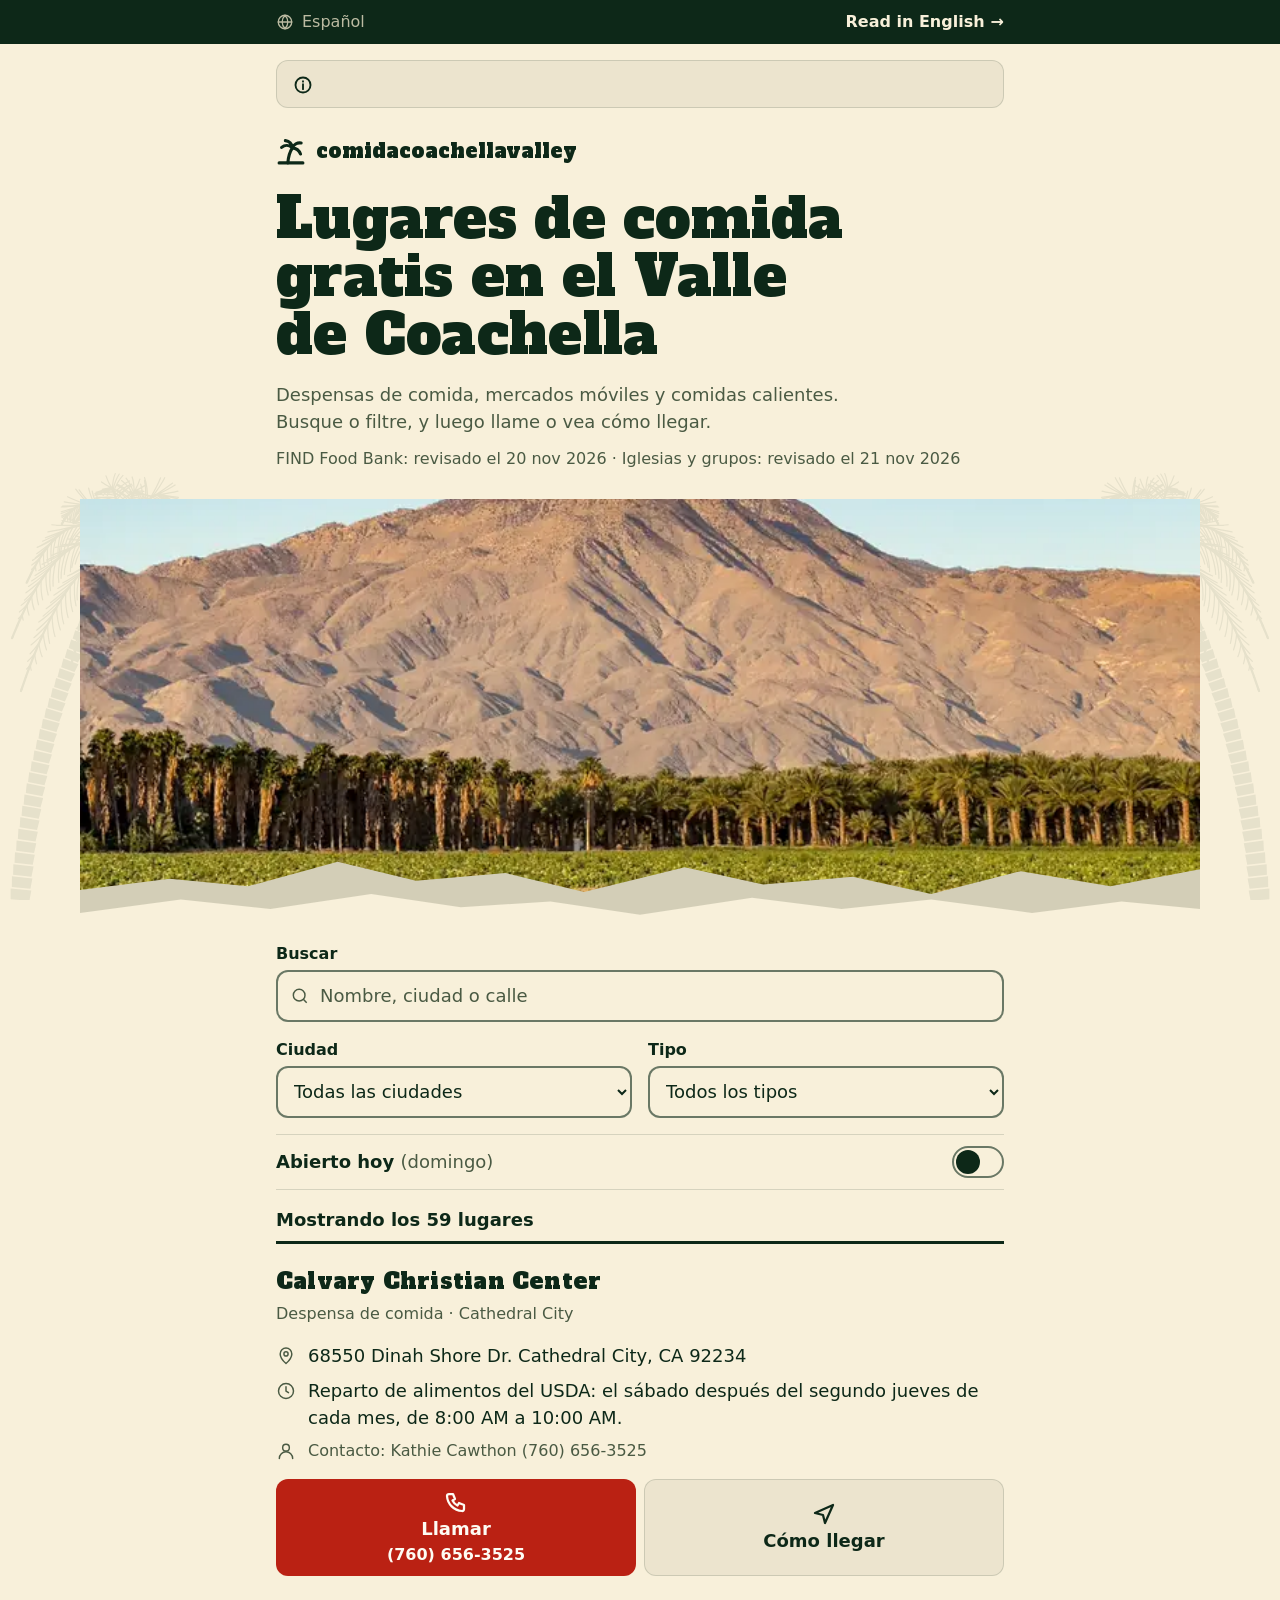
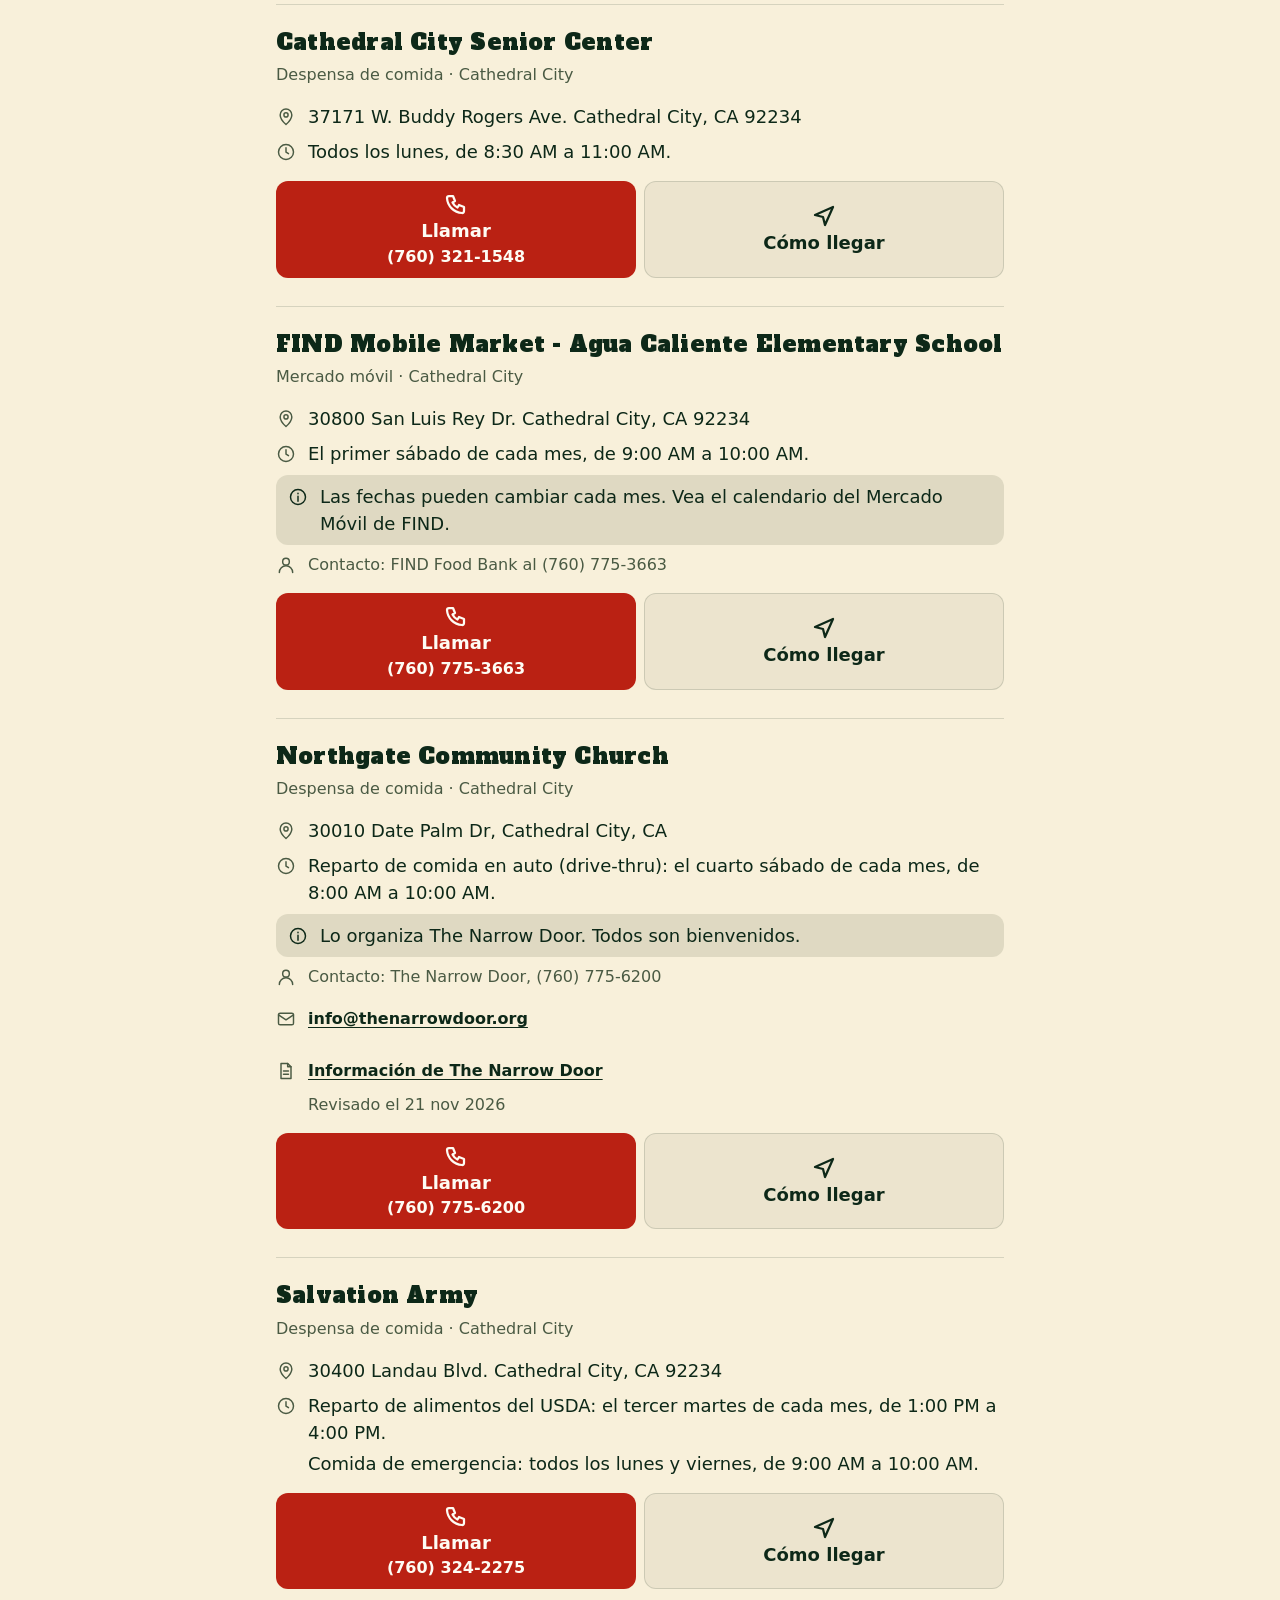
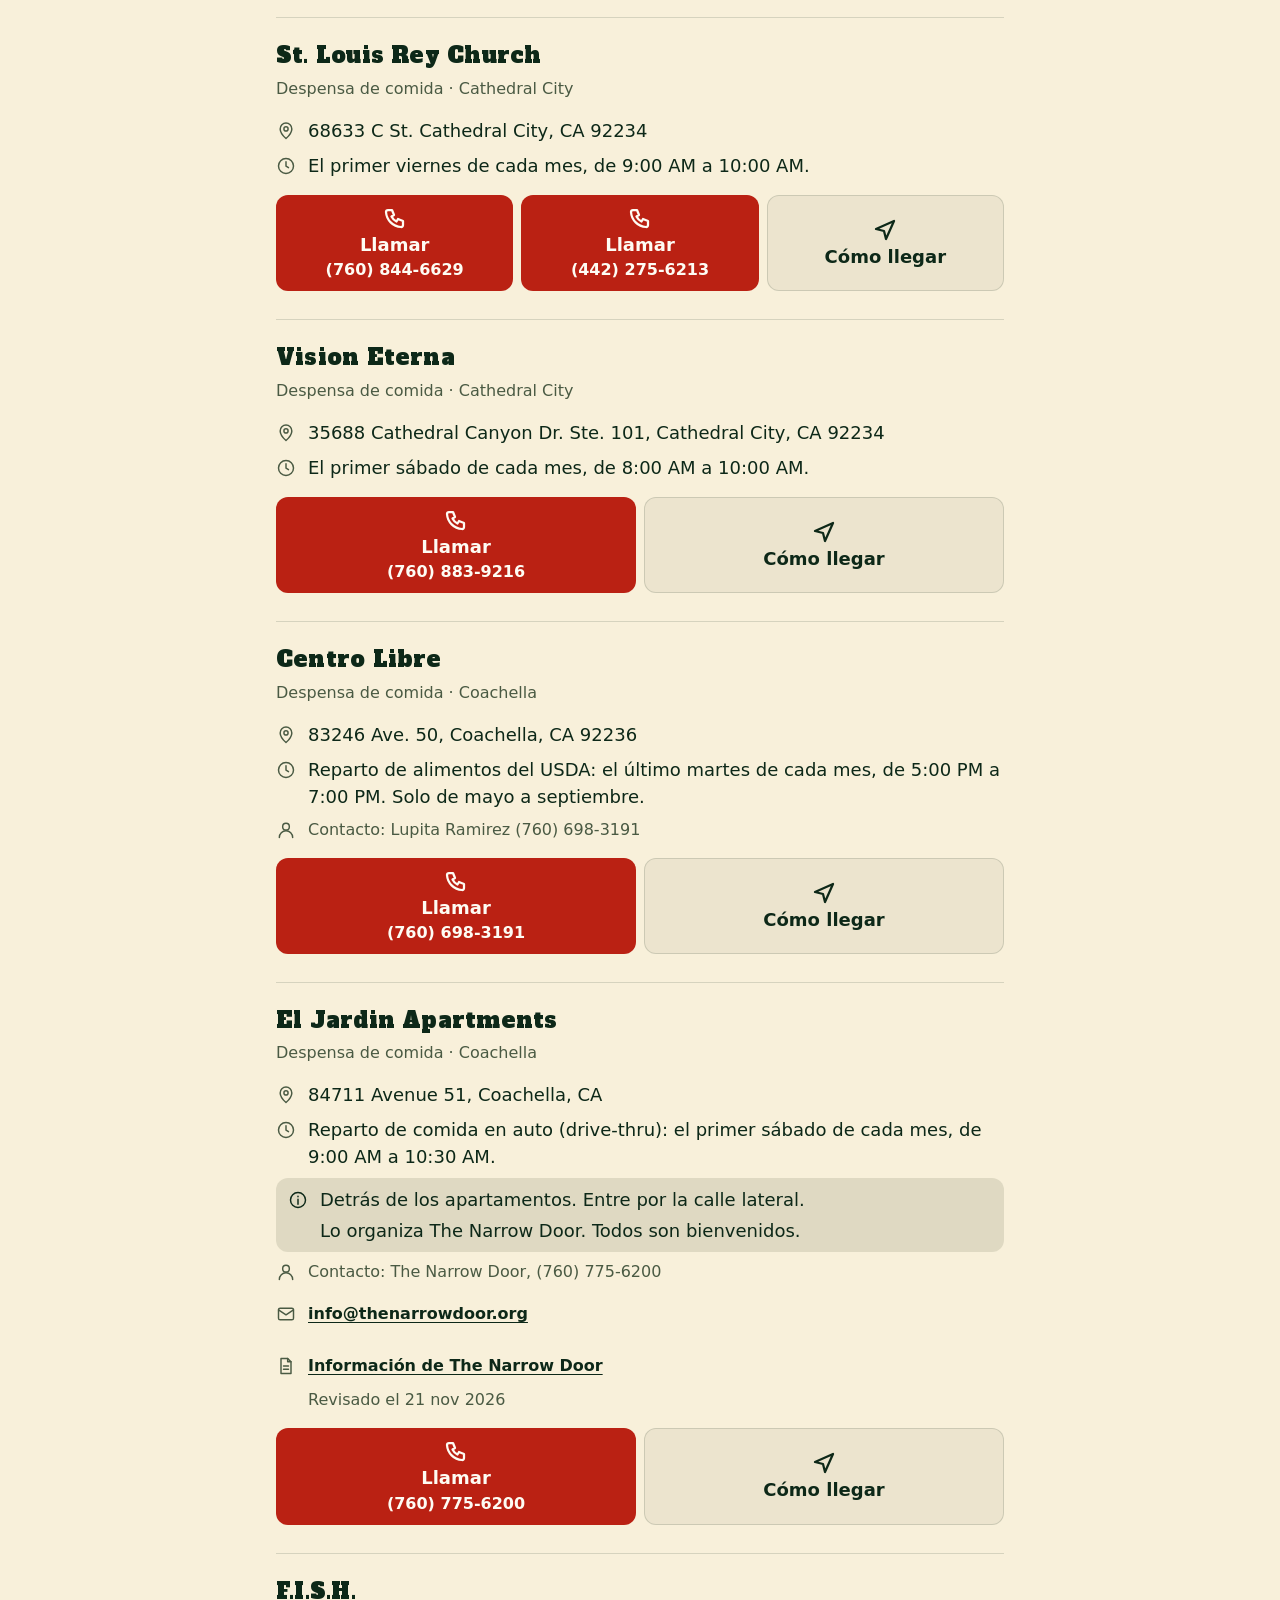
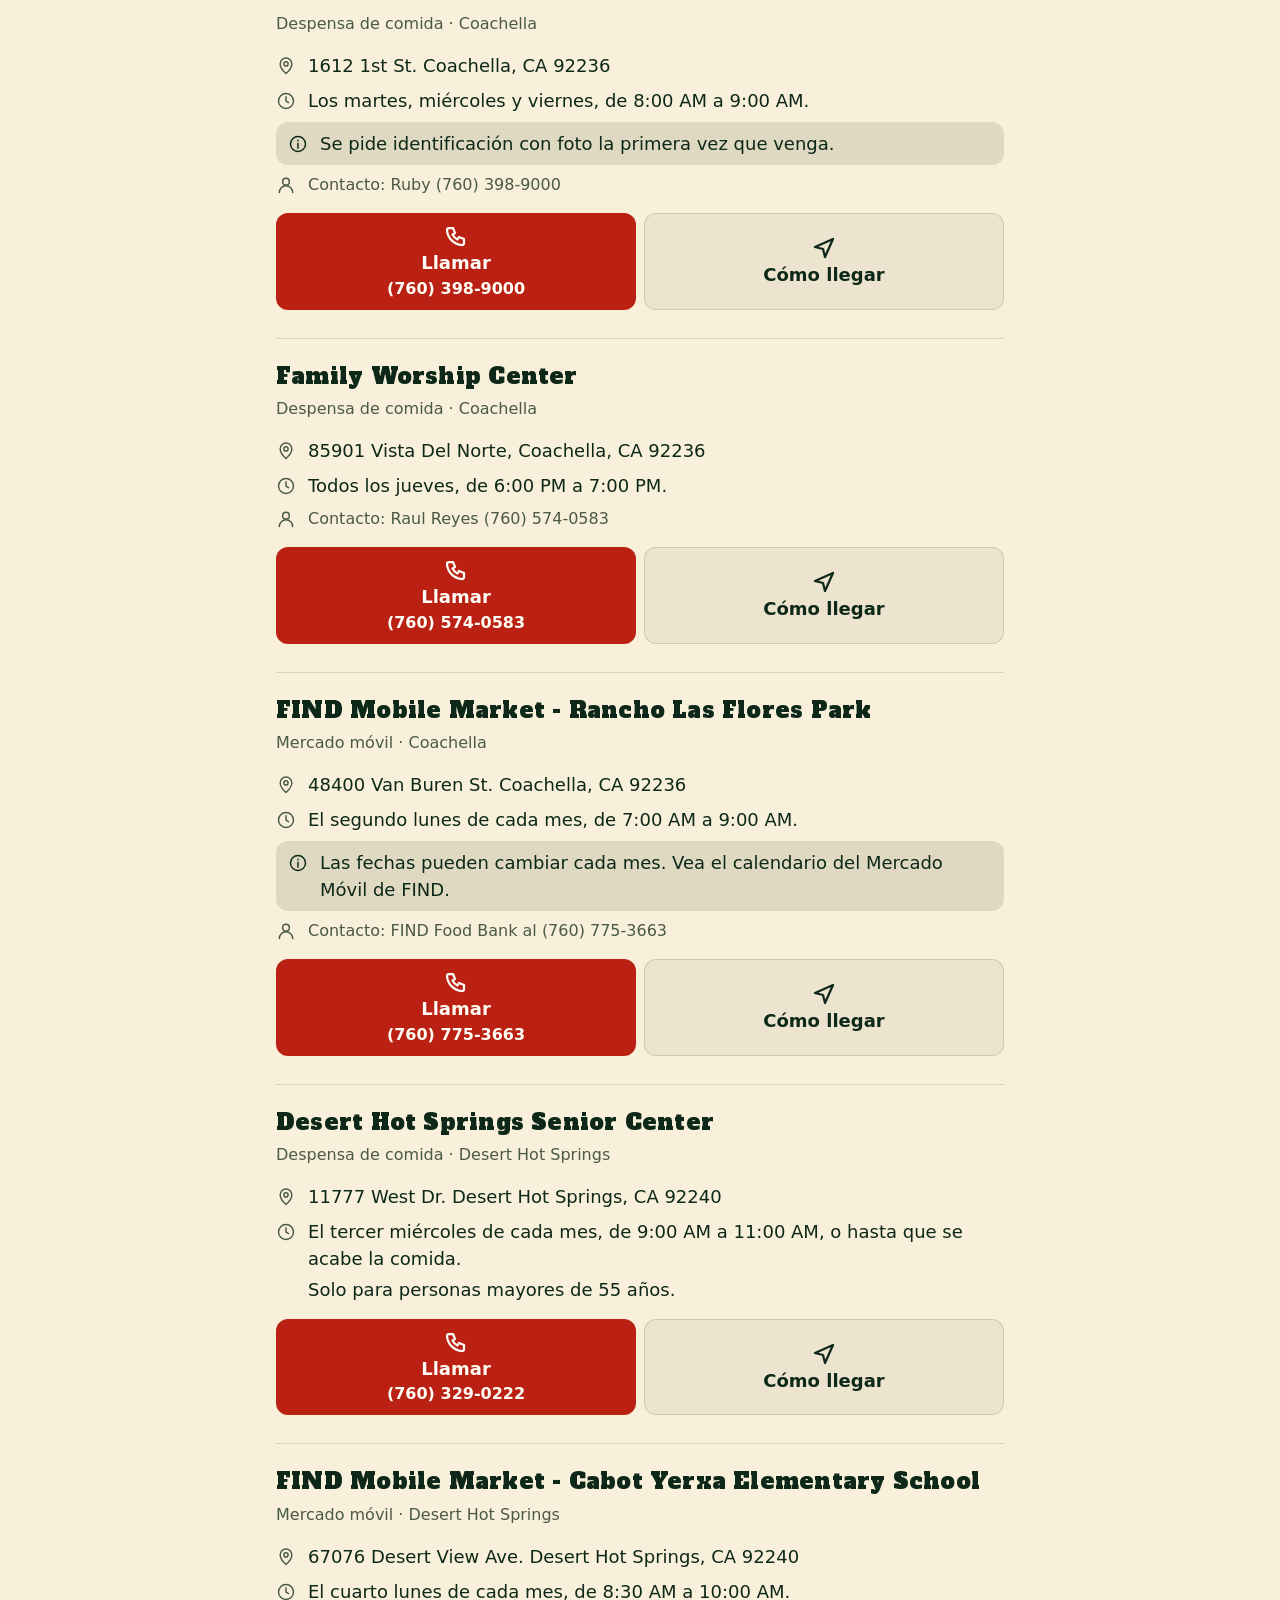
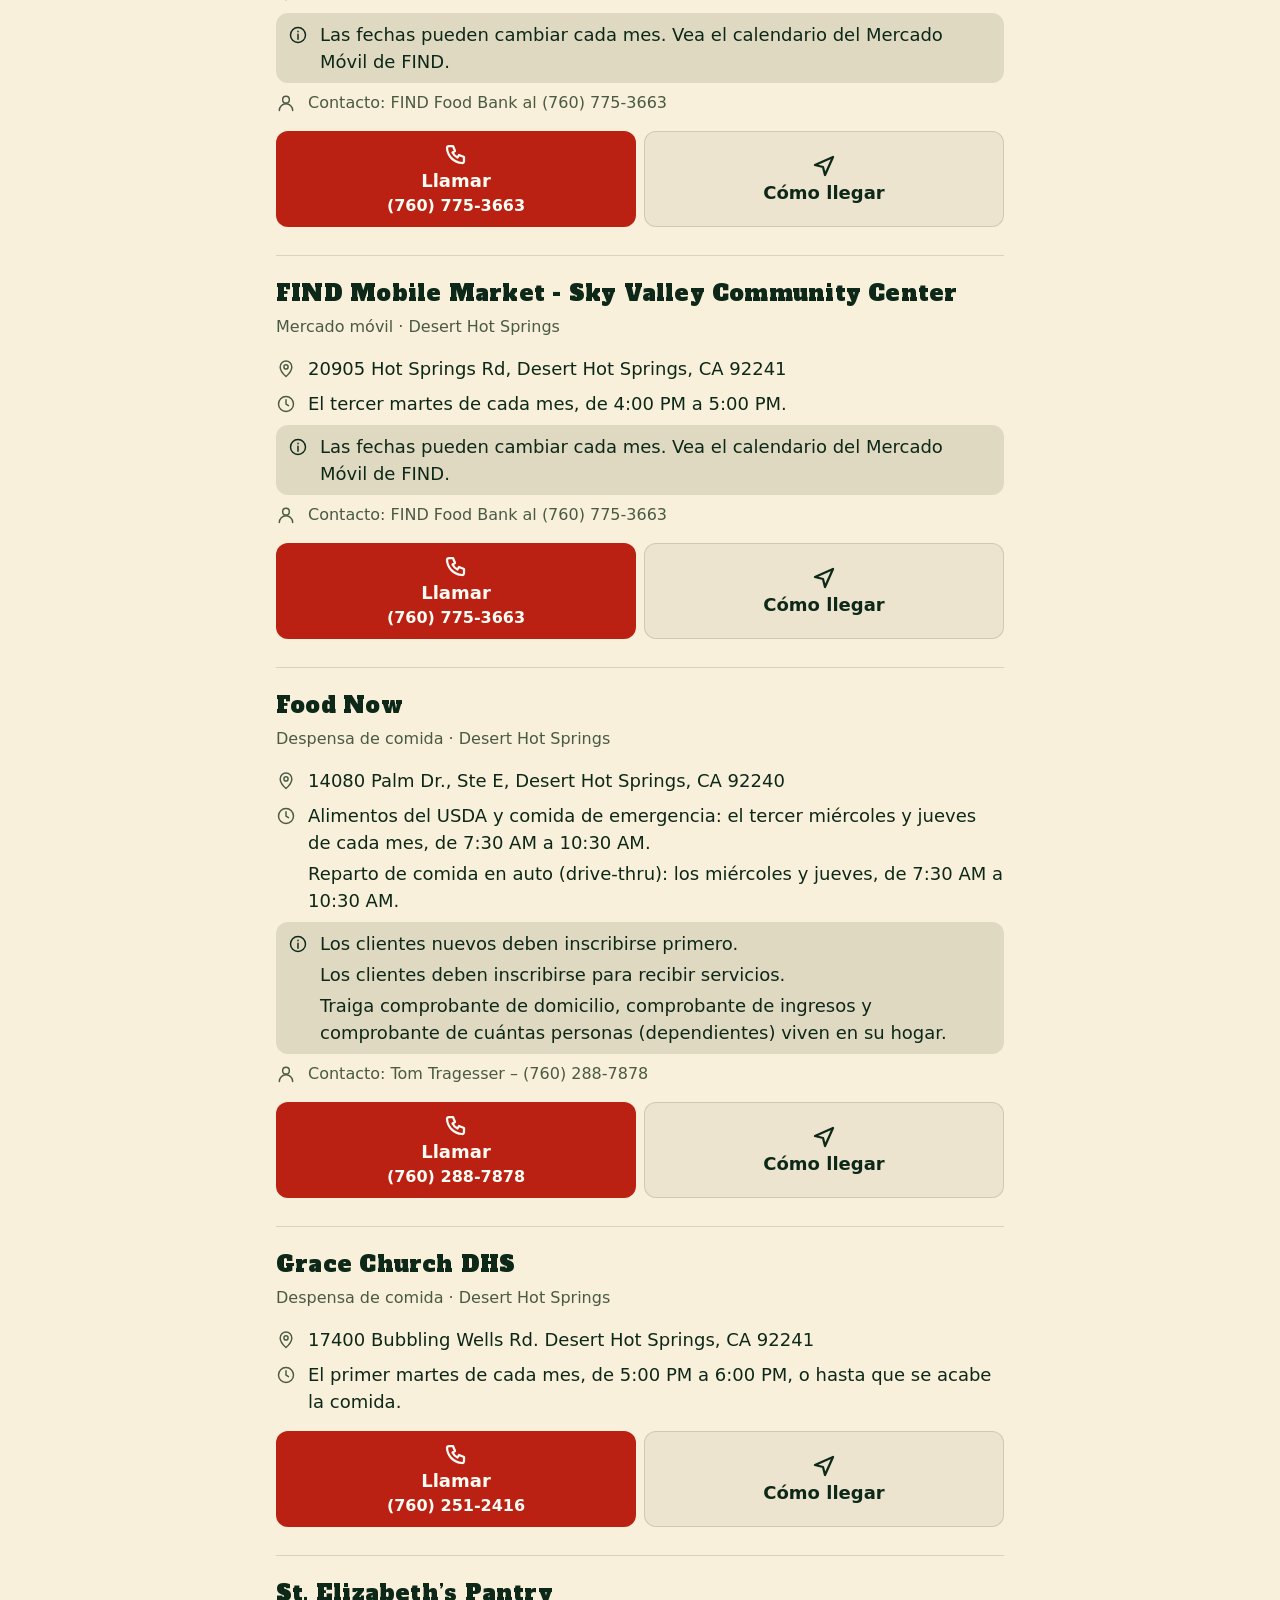
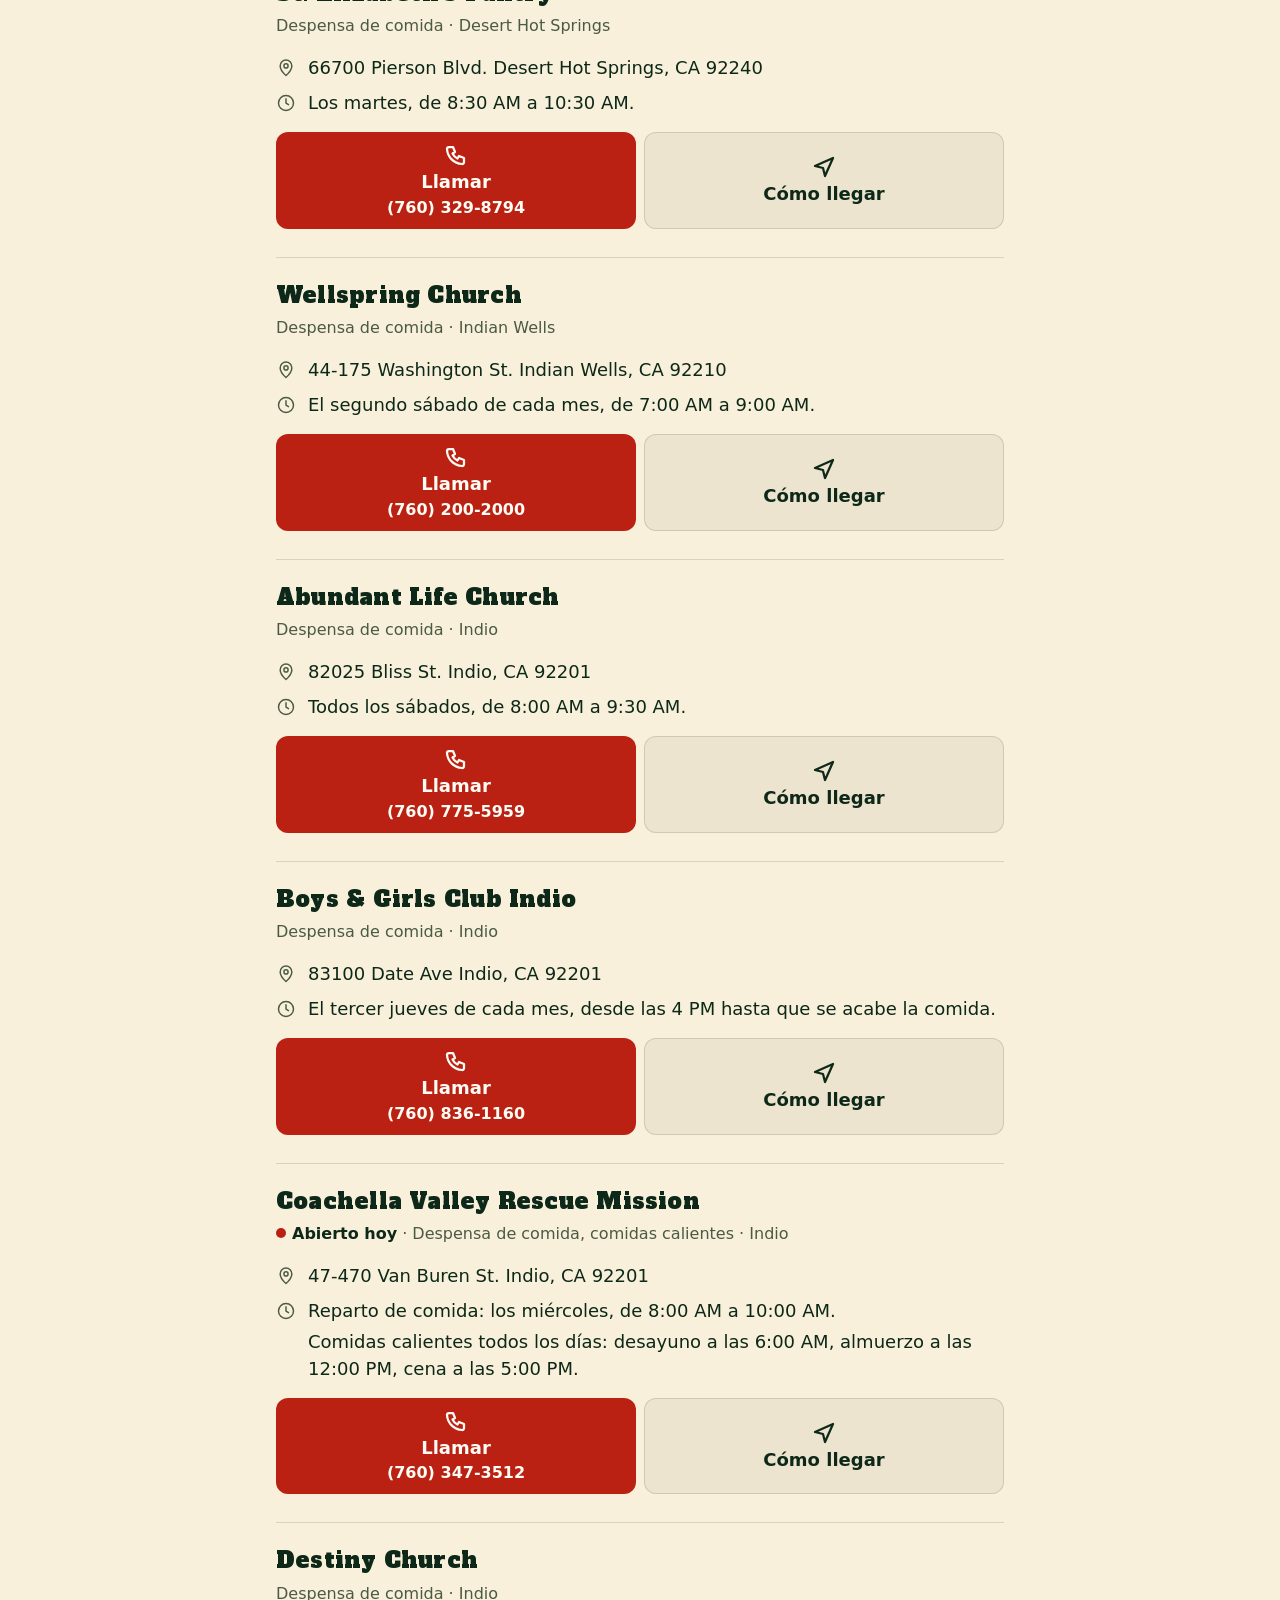
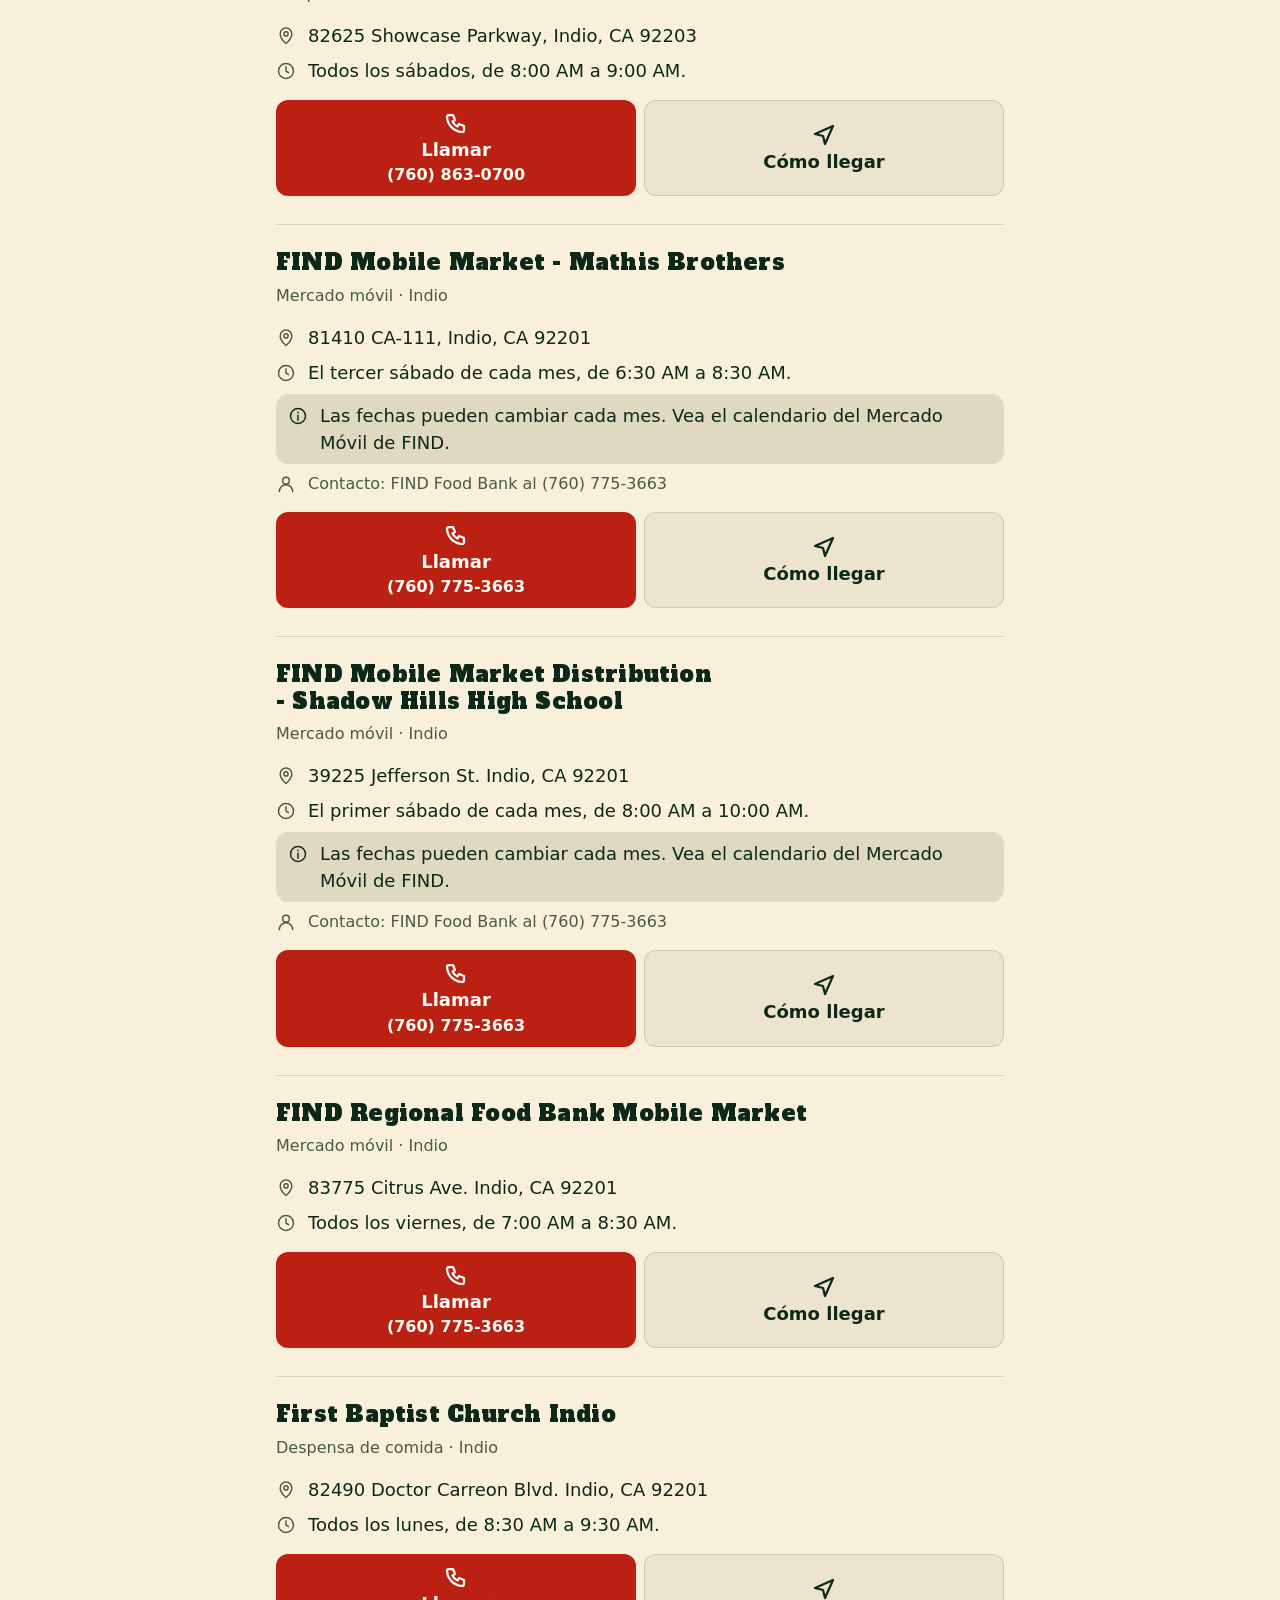
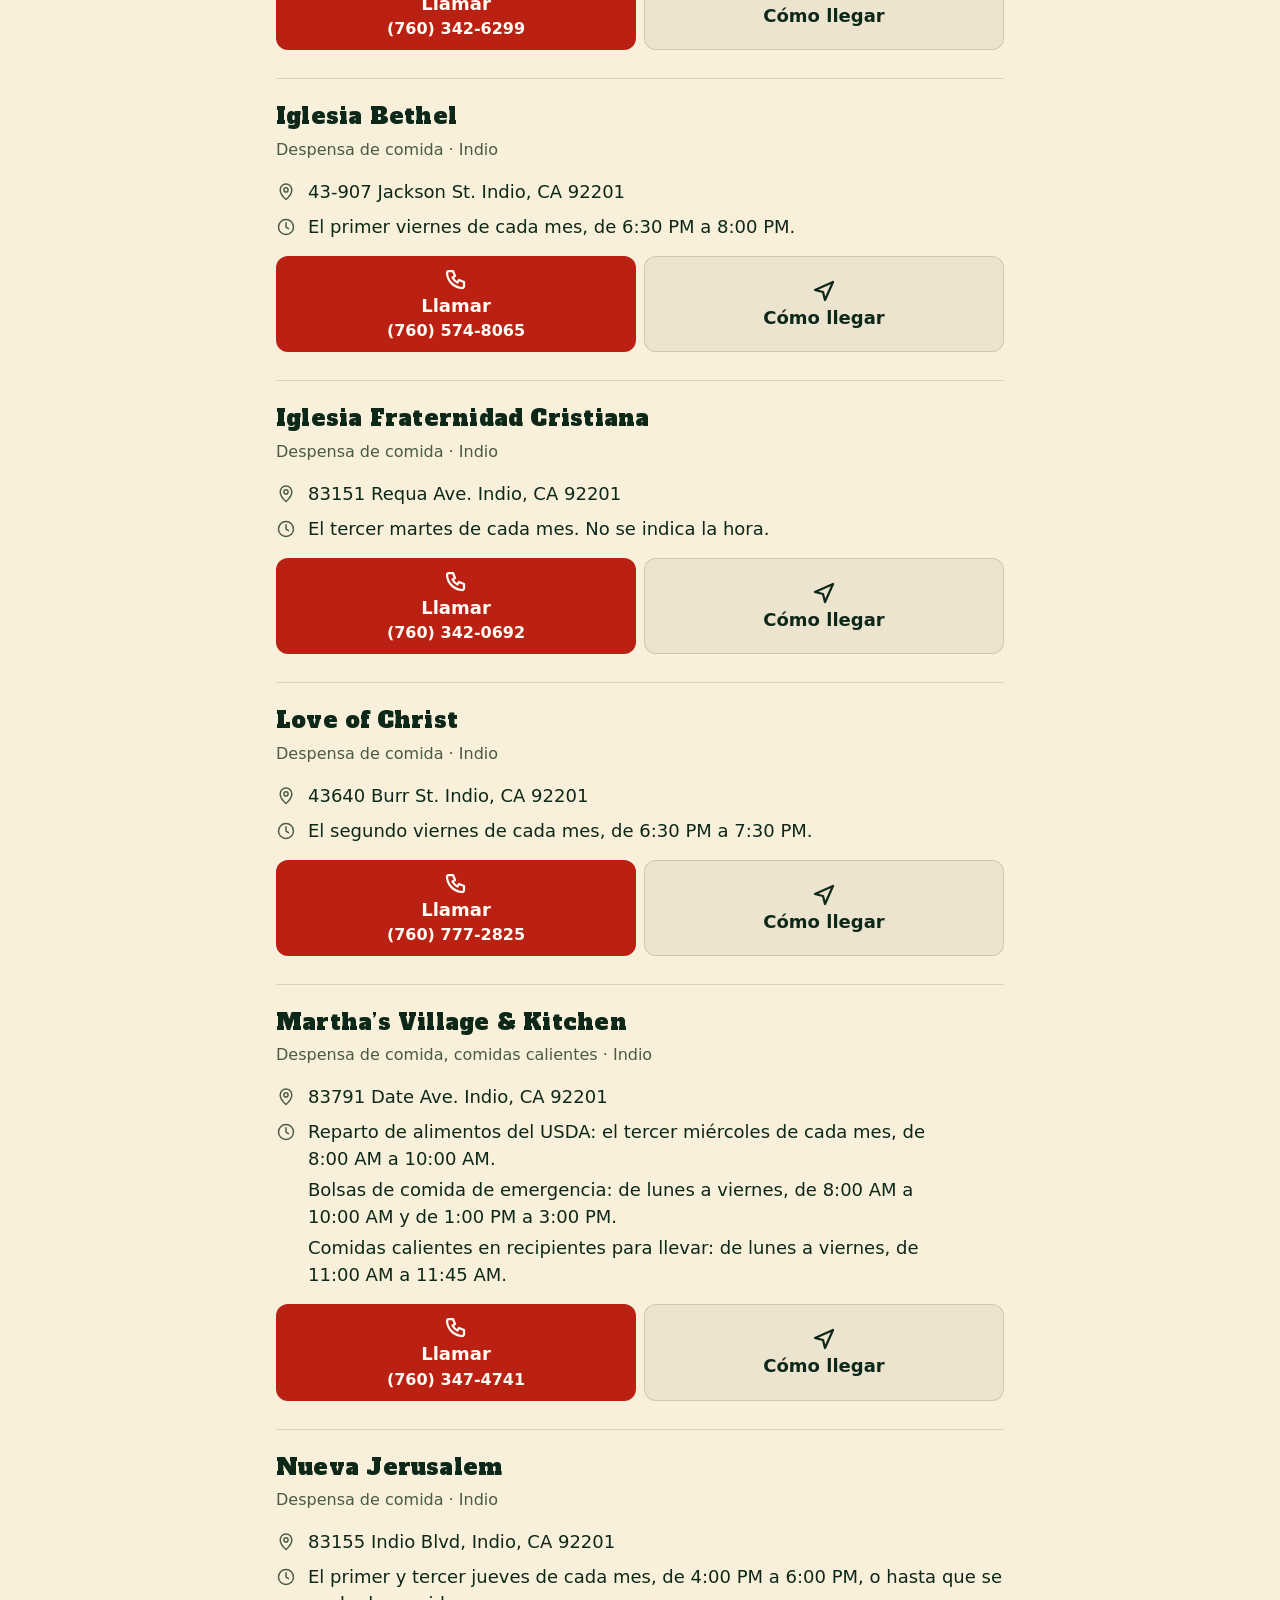
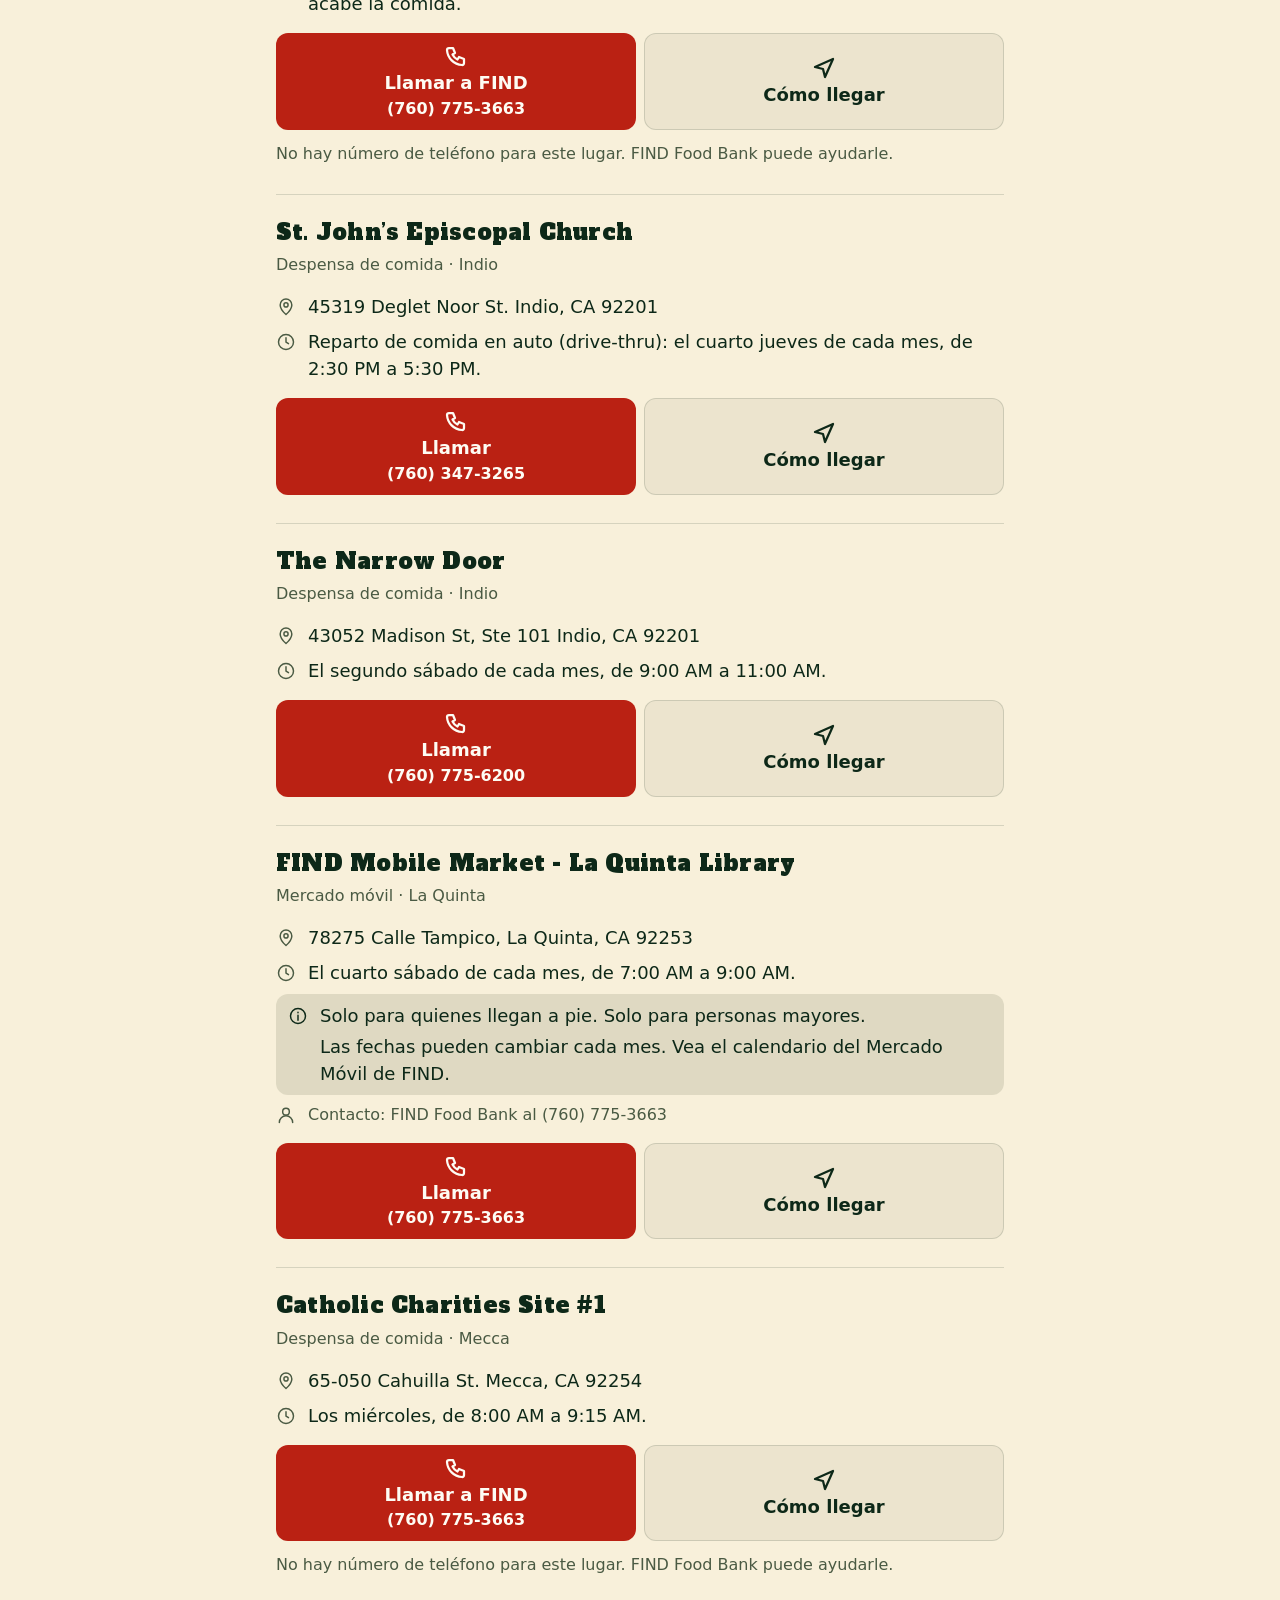
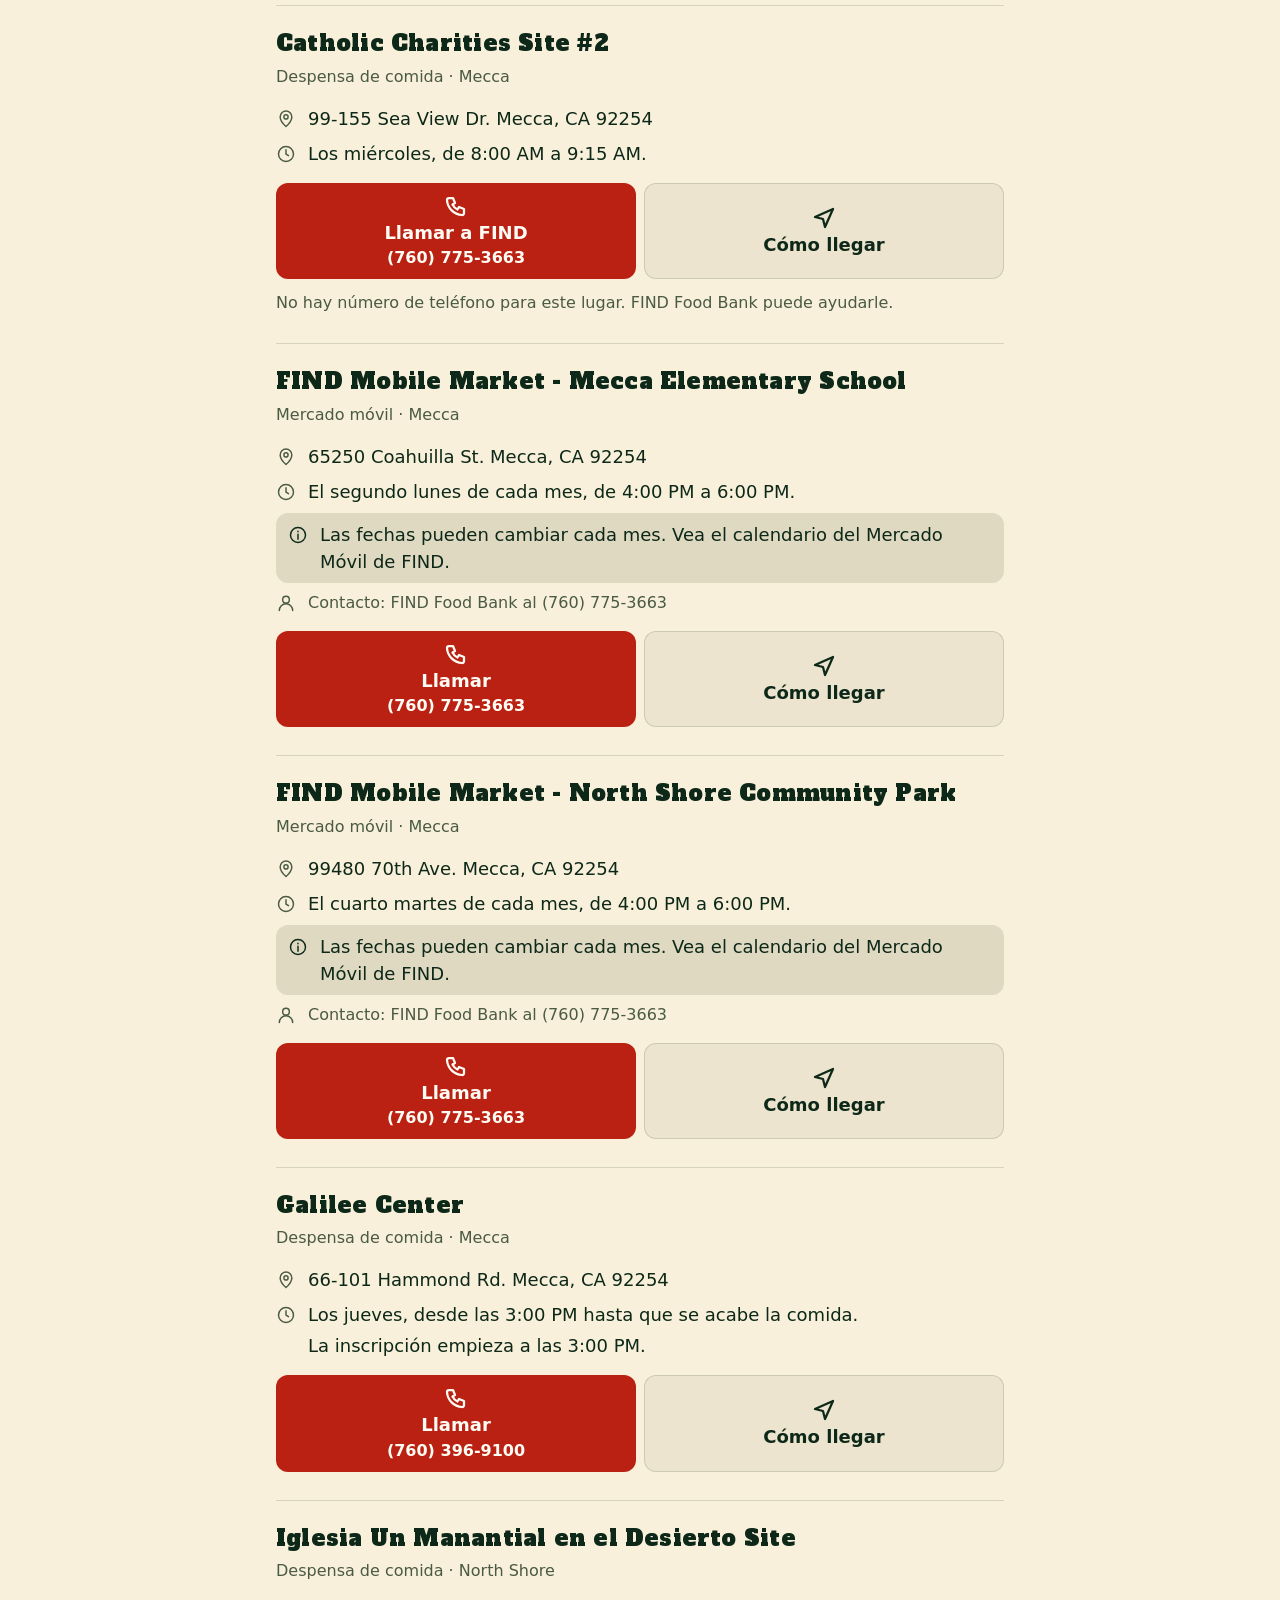
==== commit 2243be3b: "Rename site to comidacoachellavalley in titles and metadata Co-Authored-By: Claude Sonnet 5.5 <norep" ====
--- a/index.html
+++ b/index.html
@@ -4,7 +4,7 @@
 <meta charset="utf-8">
 <meta name="viewport" content="width=device-width, initial-scale=1">
 <meta name="color-scheme" content="light dark">
-<title>Comida gratis en el Valle de Coachella | Comida Cerca</title>
+<title>Comida gratis en el Valle de Coachella | comidacoachellavalley</title>
 <meta name="description" content="Despensas de comida, mercados móviles y comidas calientes gratis en el Valle de Coachella. Busque por ciudad, vea qué abre hoy, llame o vea cómo llegar.">
 <!-- Made from one template (see the handoff notes): the Spanish page is /index.html, the English page is /en/index.html. Web address: https://comidacoachellavalley.github.io/ -->
 <link rel="canonical" href="https://comidacoachellavalley.github.io/">
@@ -14,14 +14,14 @@
 
 <!-- Open Graph: how the link looks when shared in WhatsApp, Facebook, texts, etc. -->
 <meta property="og:type" content="website">
-<meta property="og:site_name" content="Comida Cerca · Food Near You">
+<meta property="og:site_name" content="comidacoachellavalley">
 <meta property="og:title" content="Comida gratis en el Valle de Coachella · Free food in the Coachella Valley">
 <meta property="og:description" content="Despensas de comida, mercados móviles y comidas calientes. Busque por ciudad, vea qué abre hoy, llame o vea cómo llegar. En español e inglés.">
 <meta property="og:url" content="https://comidacoachellavalley.github.io/">
 <meta property="og:image" content="https://comidacoachellavalley.github.io/og-image.jpg">
 <meta property="og:image:width" content="1200">
 <meta property="og:image:height" content="630">
-<meta property="og:image:alt" content="Comida Cerca: Comida gratis en el Valle de Coachella. Free food in the Coachella Valley.">
+<meta property="og:image:alt" content="comidacoachellavalley: Comida gratis en el Valle de Coachella. Free food in the Coachella Valley.">
 <meta property="og:locale" content="es_US">
 <meta property="og:locale:alternate" content="en_US">
 <meta name="twitter:card" content="summary_large_image">
@@ -50,7 +50,7 @@
   <div class="top">
     <div class="logo">
       <span class="mark" aria-hidden="true"><svg viewBox="0 0 24 24" fill="none" stroke="currentColor" stroke-width="2.5" stroke-linecap="round" stroke-linejoin="round"><path d="M9.5 21.5c.3-4.6 1.4-8.6 3.6-12"/><path d="M13.1 9.5c-2.6-2.4-6-2.6-8.6-.4M13.1 9.5c-.4-3-2.6-5.4-5.6-5.8M13.1 9.5c1.2-2.8 4-4.4 7-3.9M13.1 9.5c2.9.3 5.4 2.2 6.5 4.9"/><path d="M2.5 21.5h19"/></svg></span>
-      <span data-i18n="siteName">Comida Cerca</span>
+      <span data-i18n="siteName">comidacoachellavalley</span>
     </div>
   </div>
   <h1 data-i18n="title">Lugares de comida gratis en el Valle de Coachella</h1>
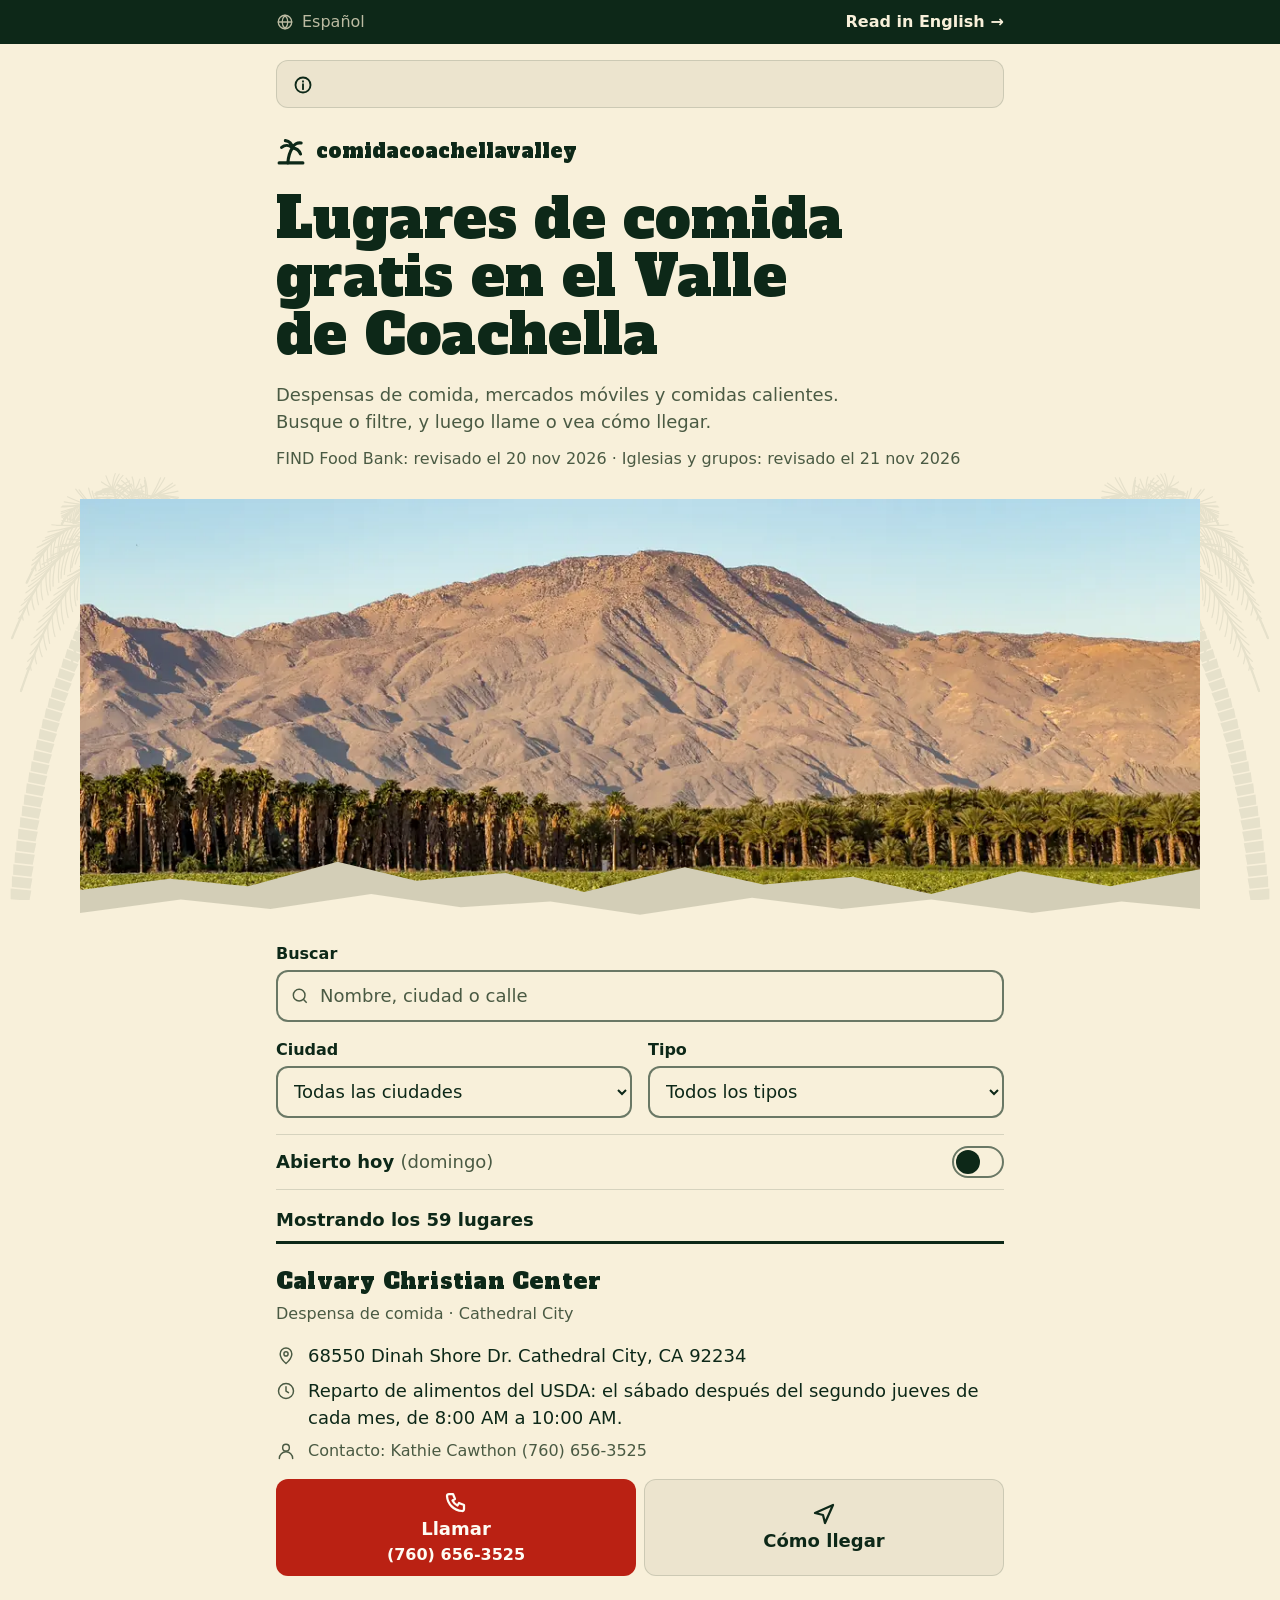
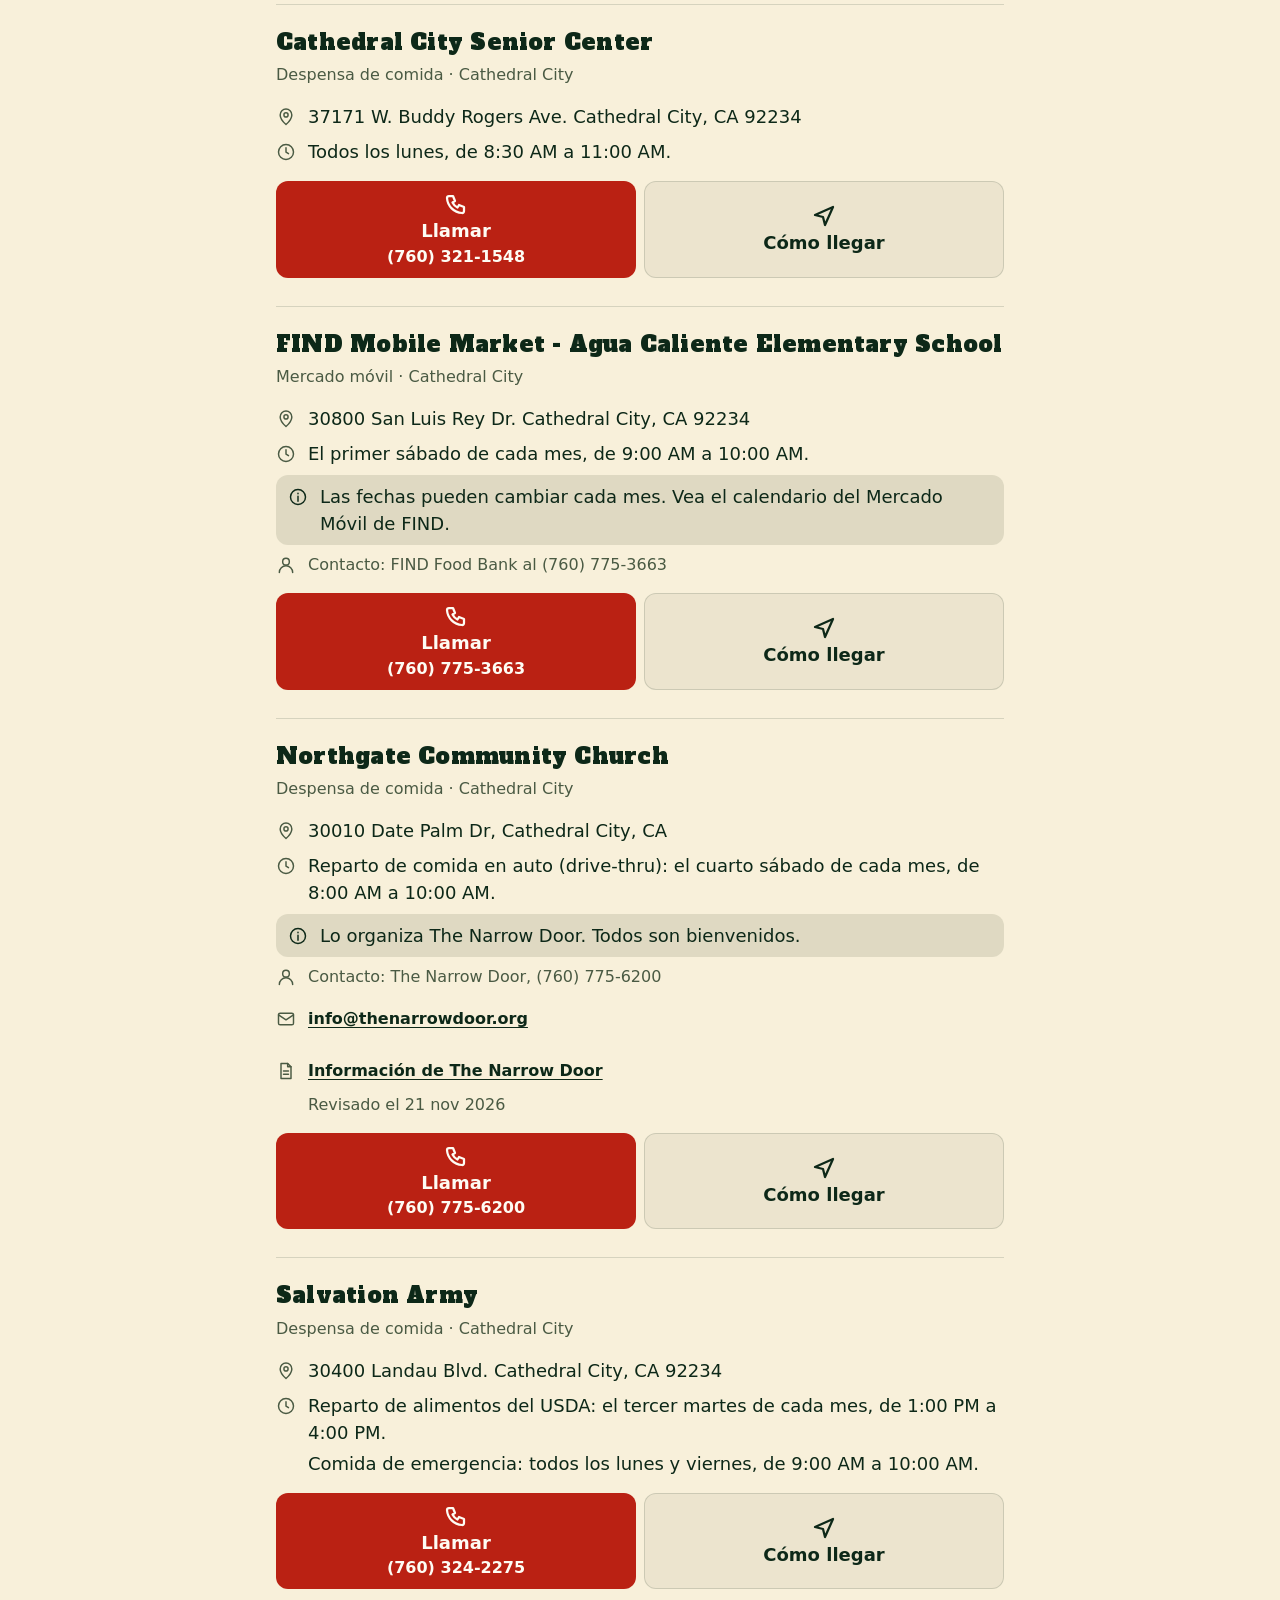
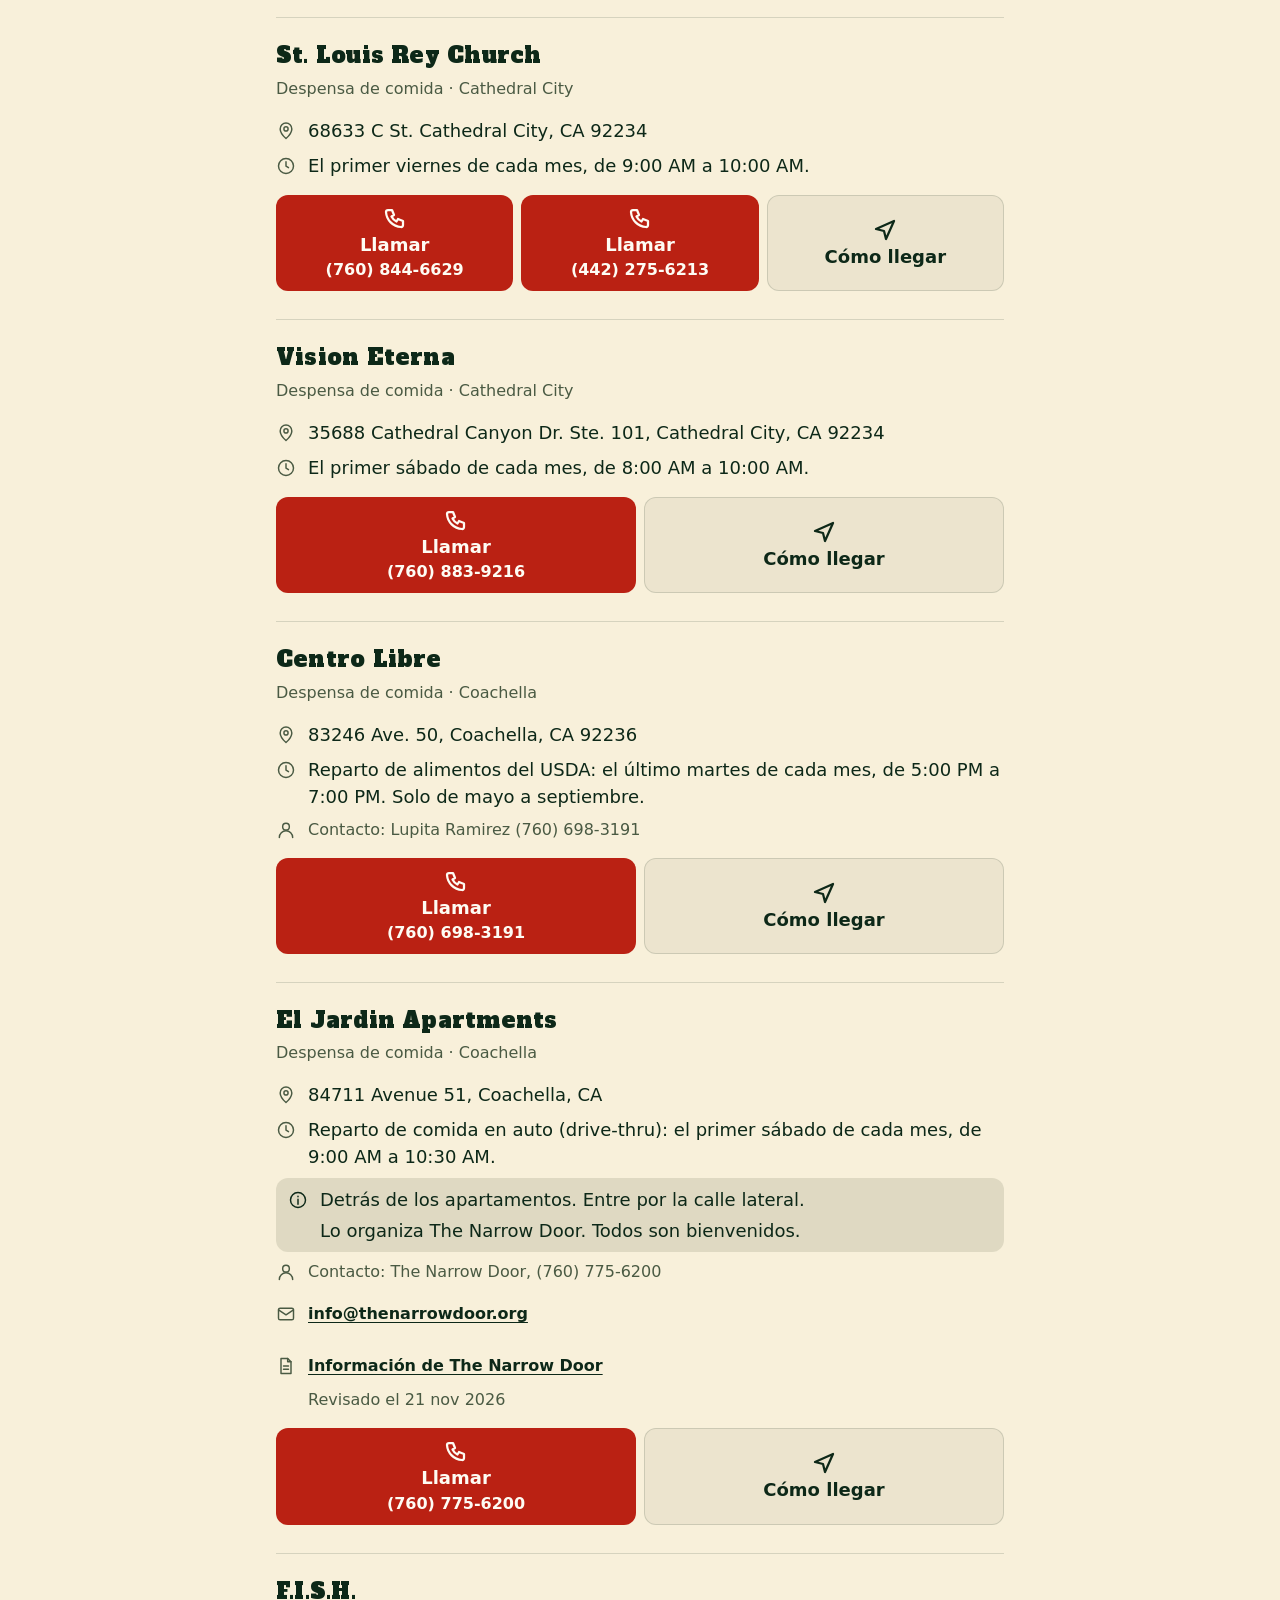
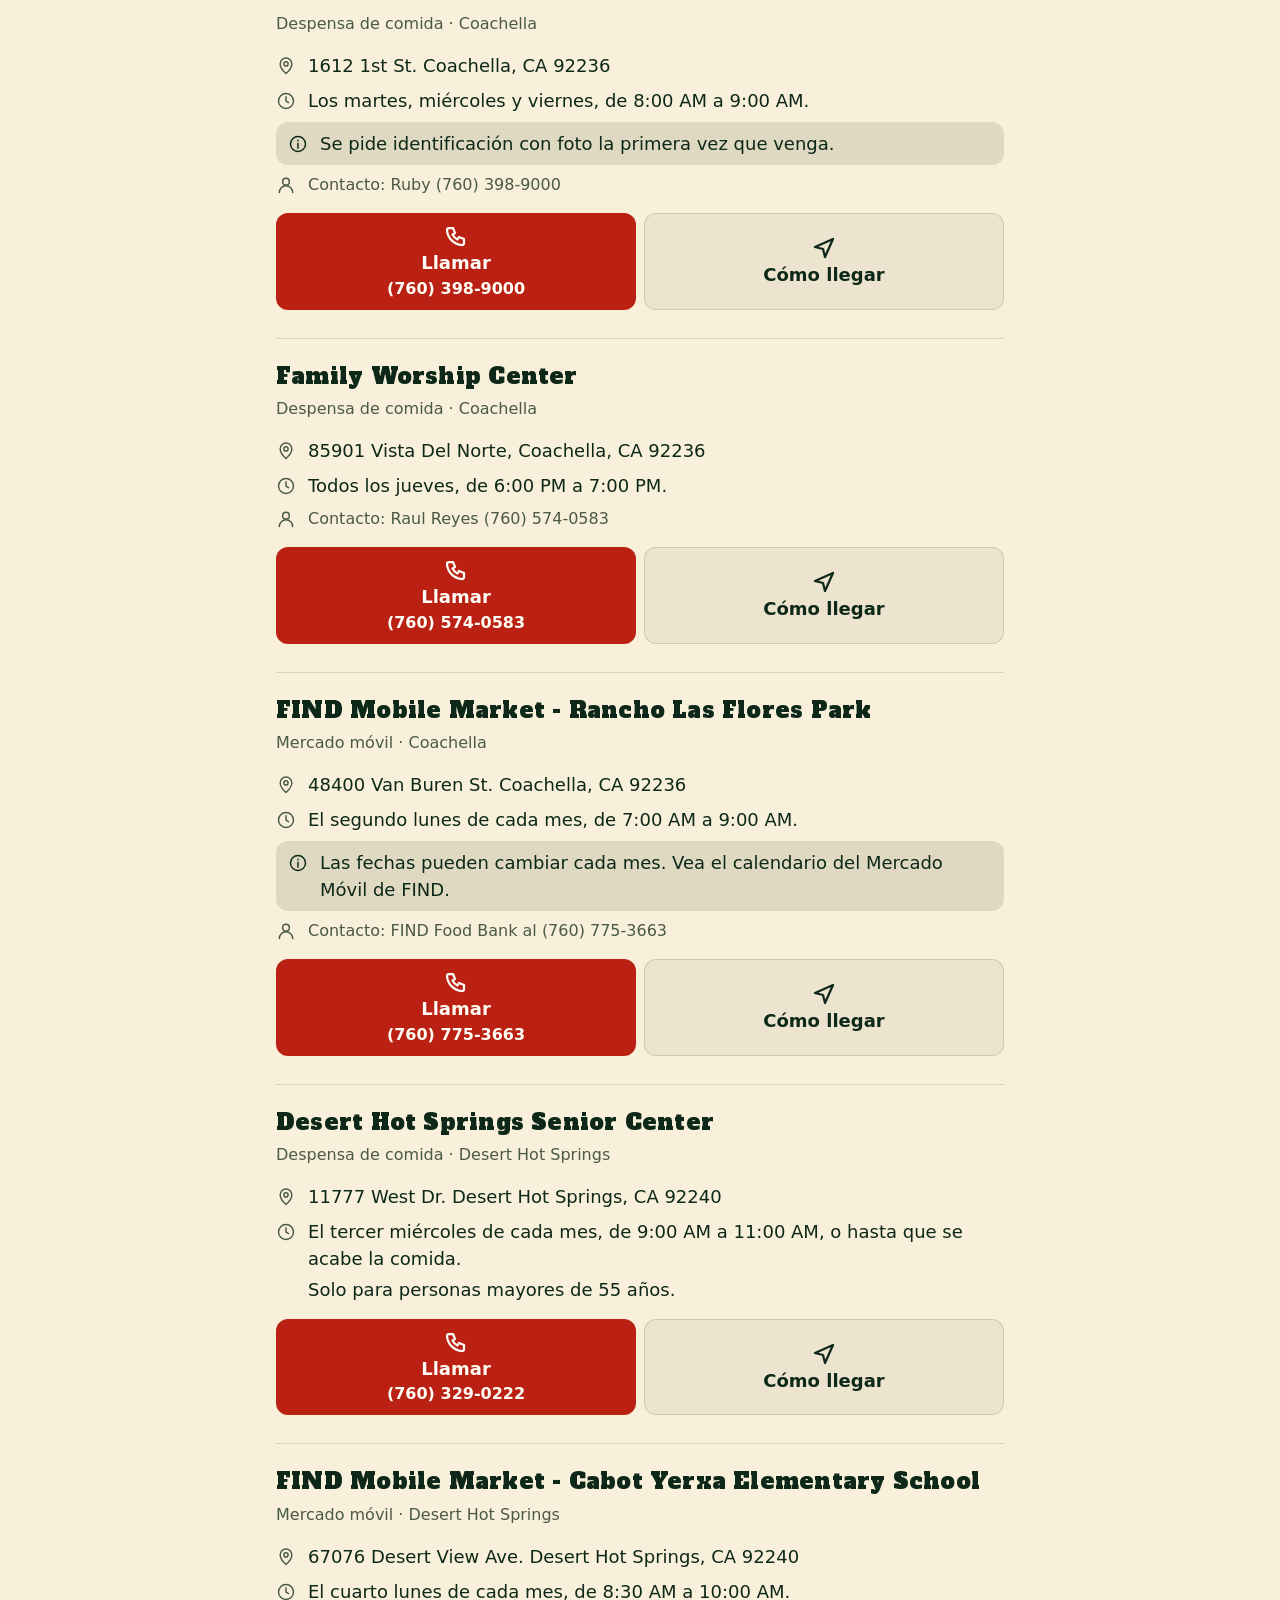
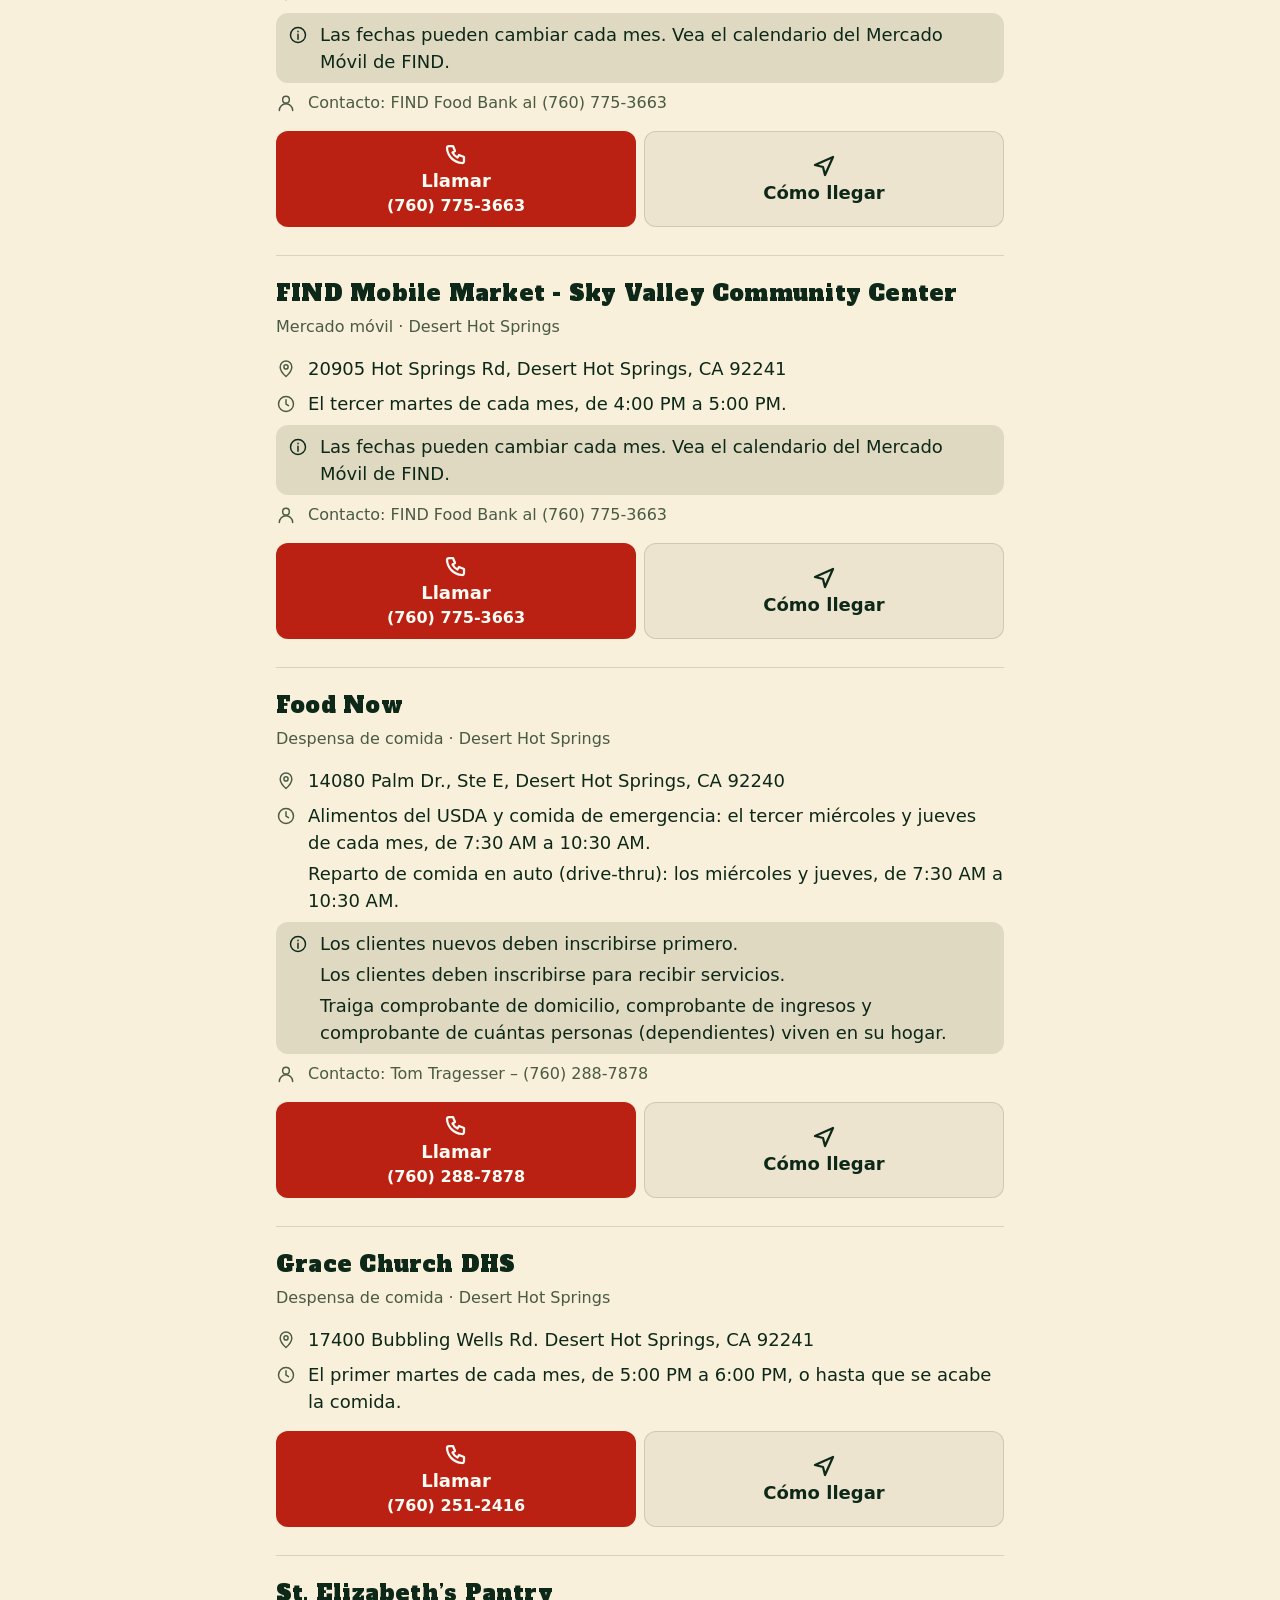
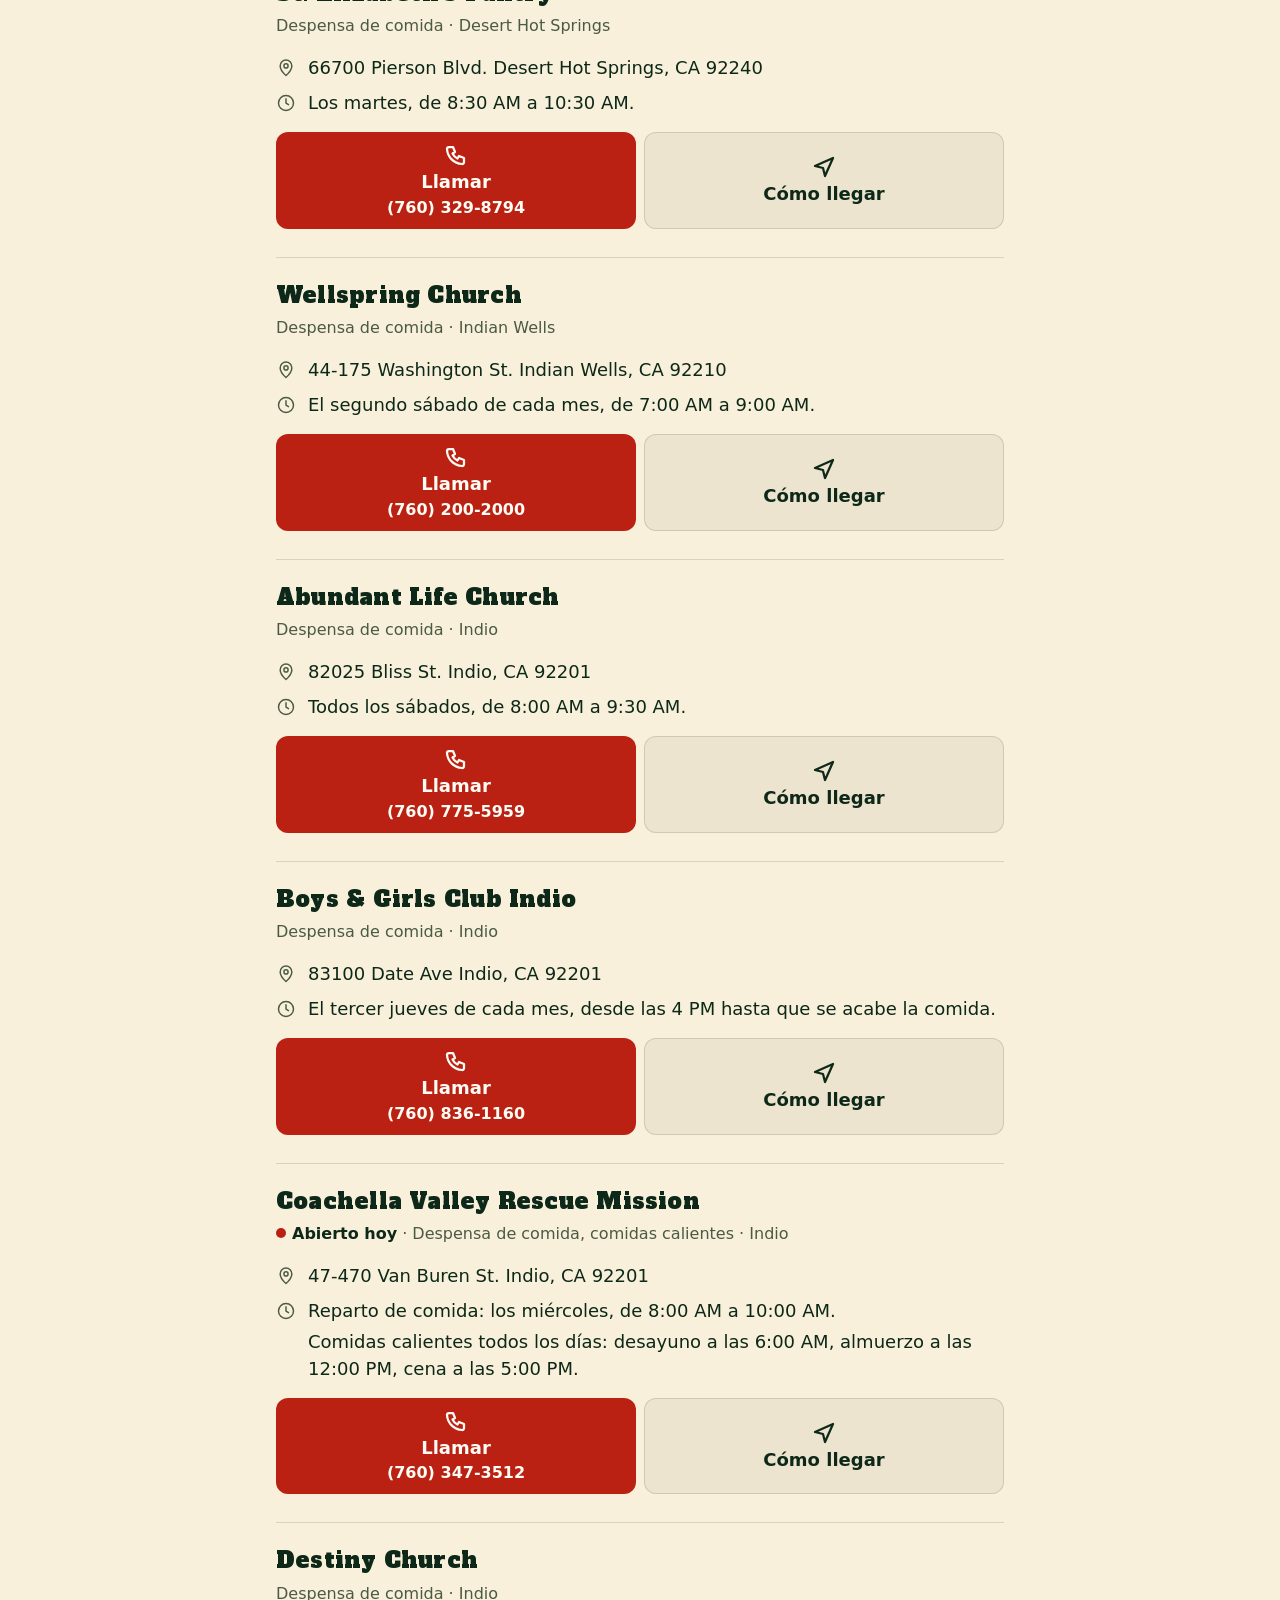
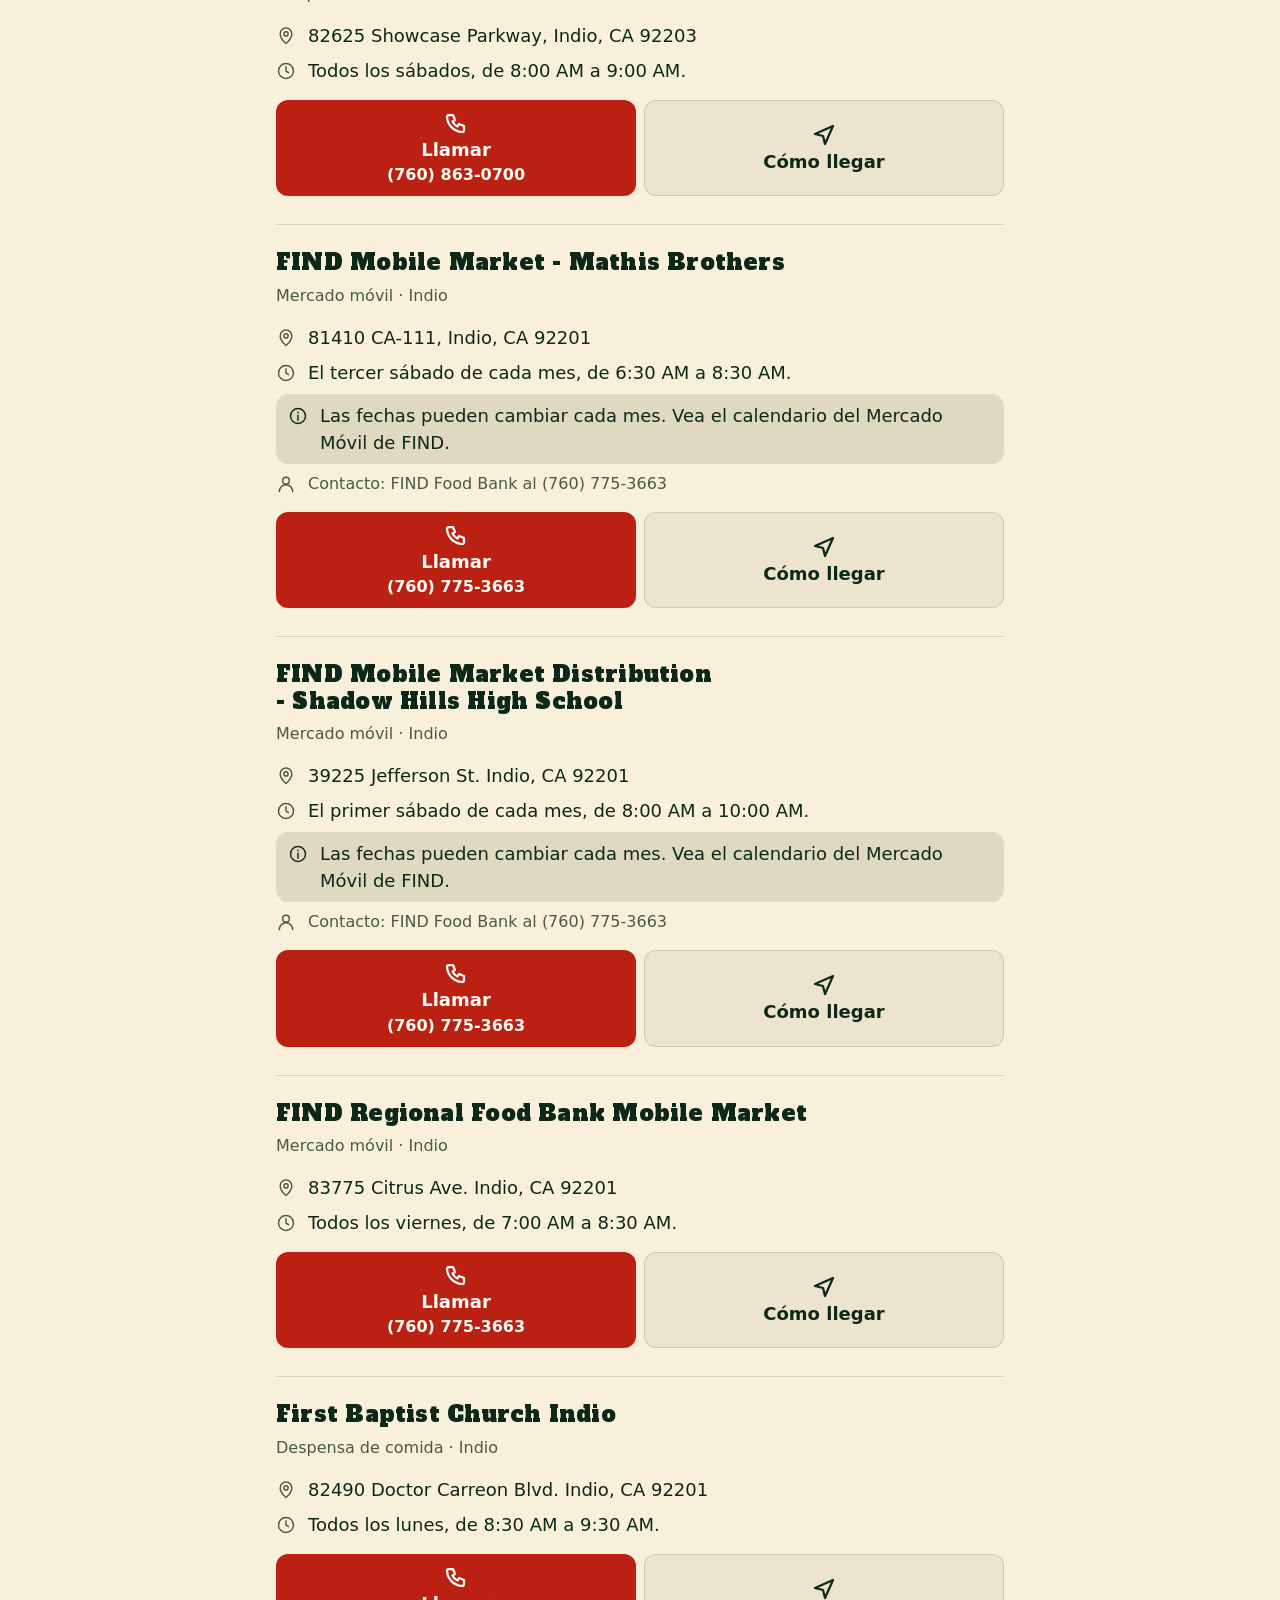
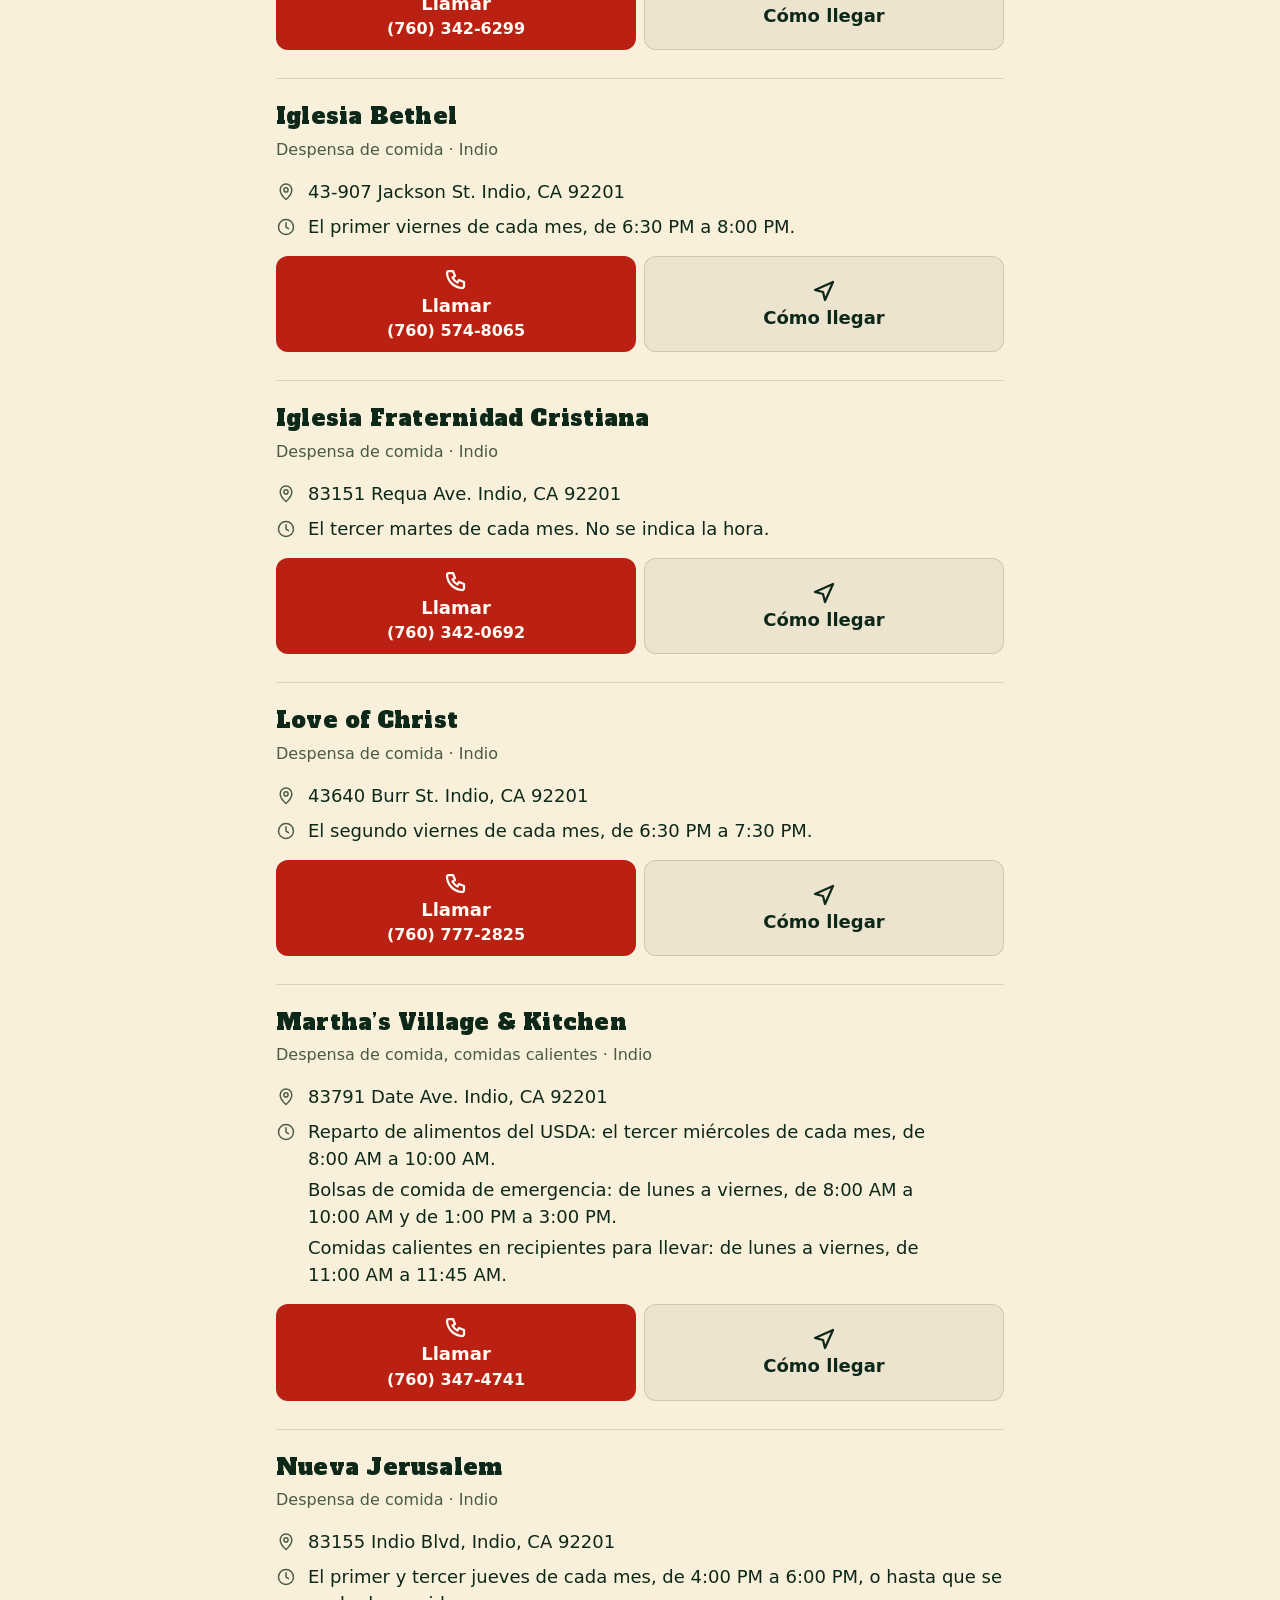
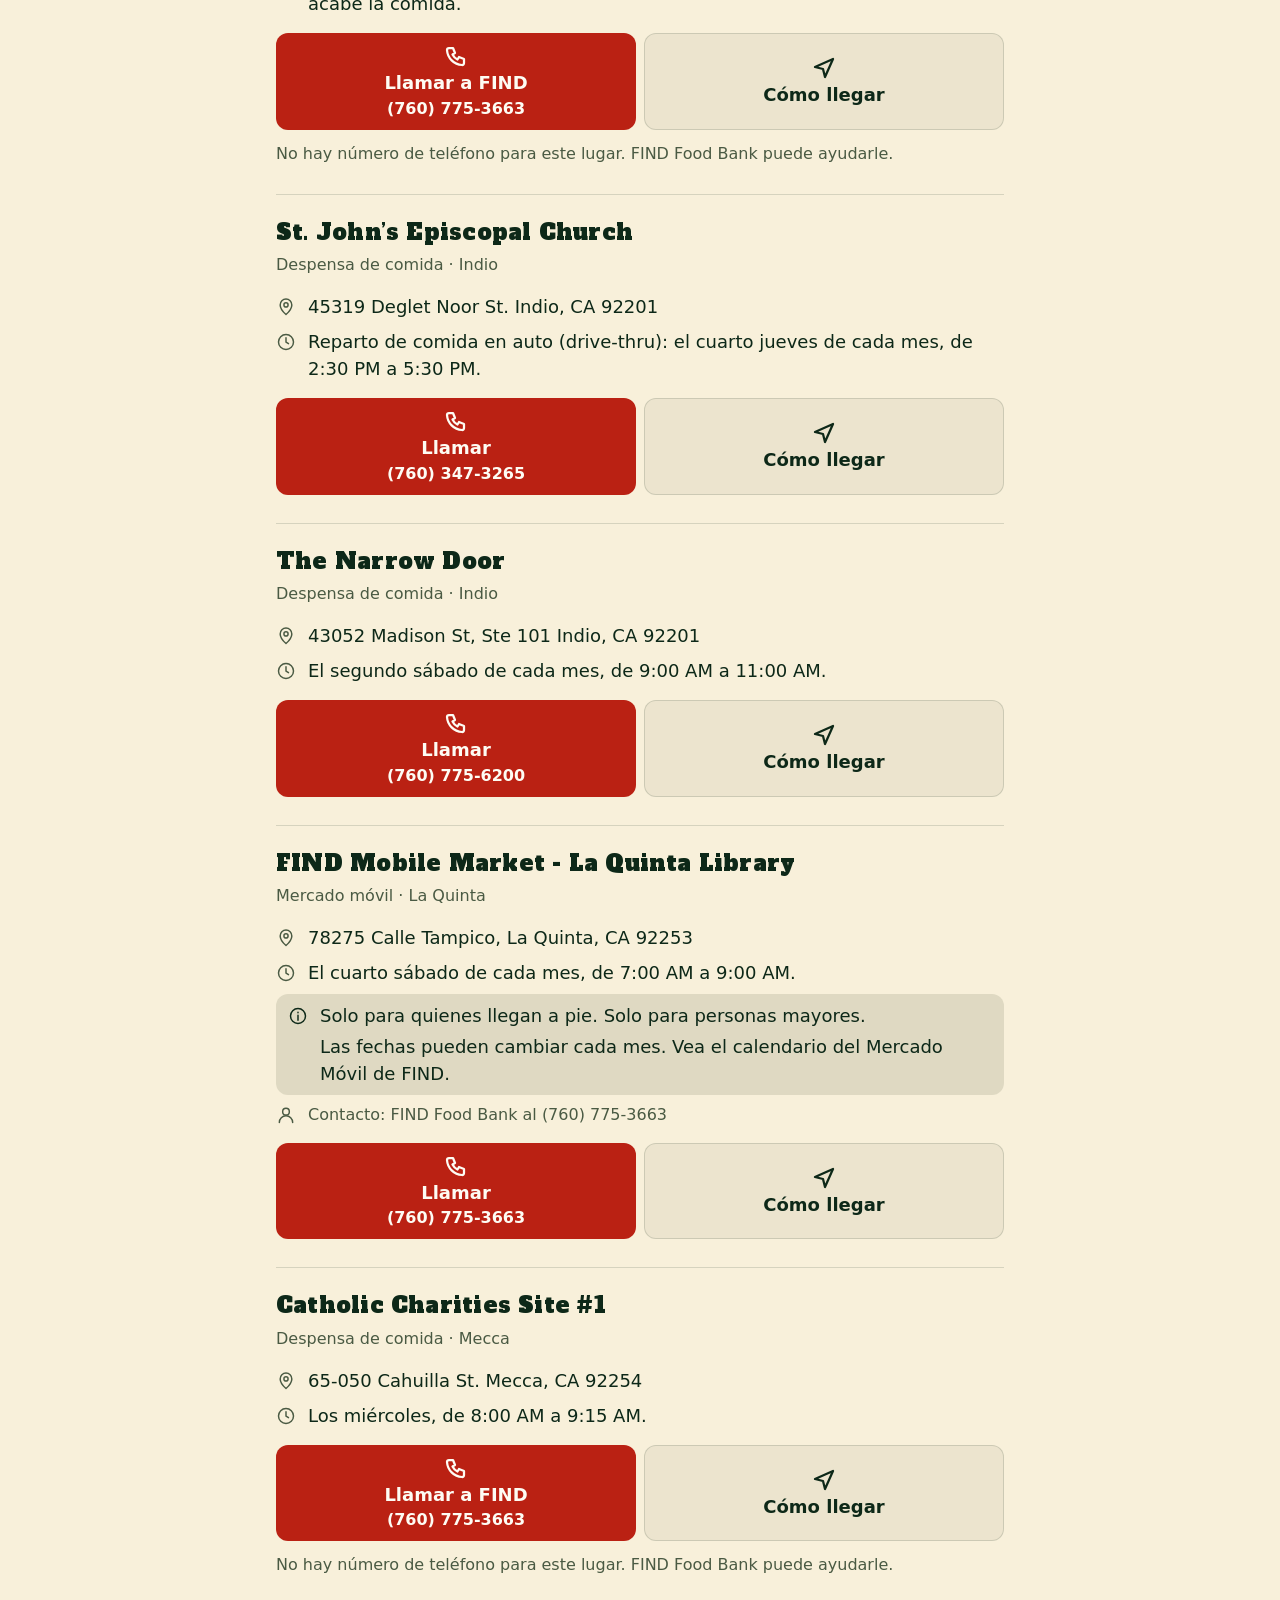
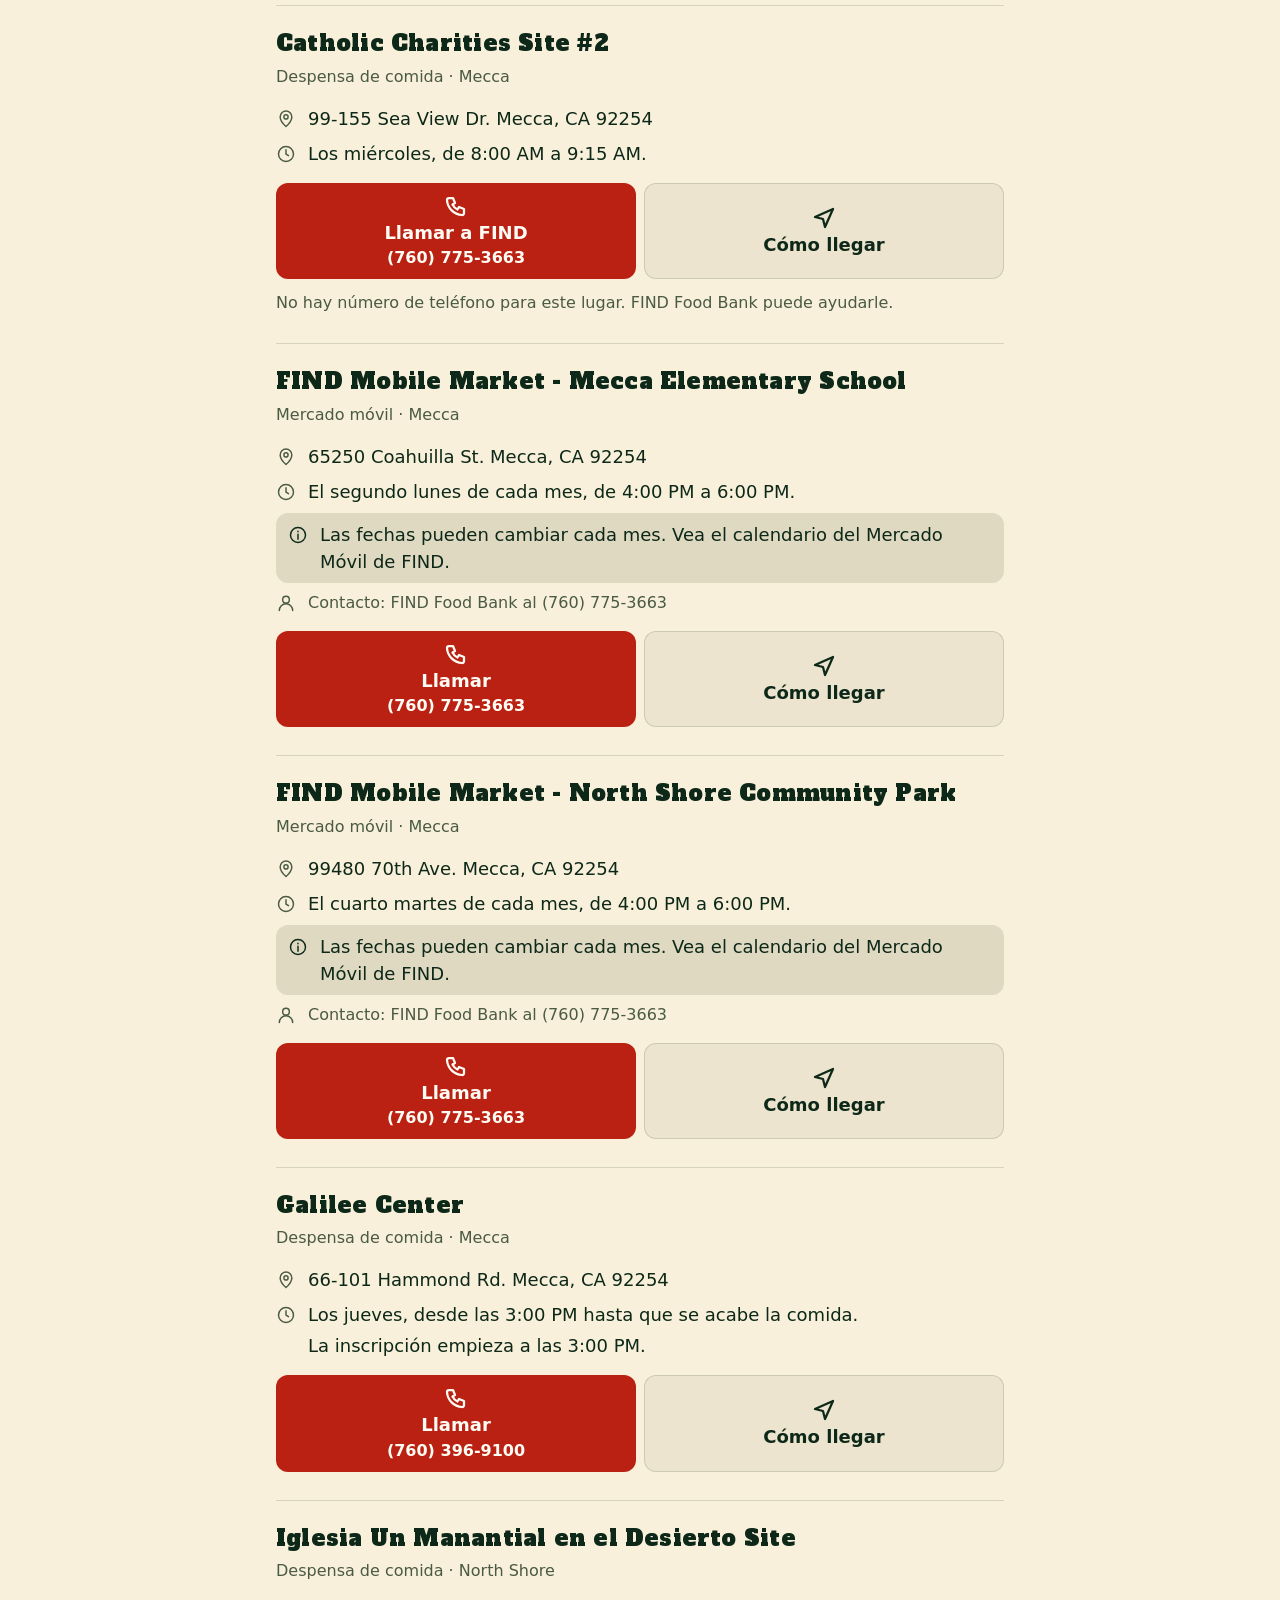
==== commit ebfe5cd4: "Build pages from one template and string files; add site checks Co-Authored-By: Claude Sonnet 5.5 <n" ====
--- a/index.html
+++ b/index.html
@@ -6,7 +6,7 @@
 <meta name="color-scheme" content="light dark">
 <title>Comida gratis en el Valle de Coachella | comidacoachellavalley</title>
 <meta name="description" content="Despensas de comida, mercados móviles y comidas calientes gratis en el Valle de Coachella. Busque por ciudad, vea qué abre hoy, llame o vea cómo llegar.">
-<!-- Made from one template (see the handoff notes): the Spanish page is /index.html, the English page is /en/index.html. Web address: https://comidacoachellavalley.github.io/ -->
+<!-- GENERATED by scripts/build.py from src/ and i18n/. Edit those, then run the build; do not edit this file by hand. -->
 <link rel="canonical" href="https://comidacoachellavalley.github.io/">
 <link rel="alternate" hreflang="es" href="https://comidacoachellavalley.github.io/">
 <link rel="alternate" hreflang="en" href="https://comidacoachellavalley.github.io/en/">
@@ -35,7 +35,7 @@
 <link rel="stylesheet" href="styles.css">
 </head>
 <body>
-<a class="skip" href="#results" data-i18n="skip">Ir a la lista</a>
+<a class="skip" href="#results">Ir a la lista</a>
 
 <nav class="langbar" aria-label="Idioma / Language">
   <div class="langbar-in">
@@ -50,12 +50,12 @@
   <div class="top">
     <div class="logo">
       <span class="mark" aria-hidden="true"><svg viewBox="0 0 24 24" fill="none" stroke="currentColor" stroke-width="2.5" stroke-linecap="round" stroke-linejoin="round"><path d="M9.5 21.5c.3-4.6 1.4-8.6 3.6-12"/><path d="M13.1 9.5c-2.6-2.4-6-2.6-8.6-.4M13.1 9.5c-.4-3-2.6-5.4-5.6-5.8M13.1 9.5c1.2-2.8 4-4.4 7-3.9M13.1 9.5c2.9.3 5.4 2.2 6.5 4.9"/><path d="M2.5 21.5h19"/></svg></span>
-      <span data-i18n="siteName">comidacoachellavalley</span>
+      <span>comidacoachellavalley</span>
     </div>
   </div>
-  <h1 data-i18n="title">Lugares de comida gratis en el Valle de Coachella</h1>
-  <p class="lead" data-i18n="lead">Despensas de comida, mercados móviles y comidas calientes. Busque o filtre, y luego llame o vea cómo llegar.</p>
-  <p class="checked" id="checked">FIND Food Bank: revisado el 20 nov 2026</p>
+  <h1>Lugares de comida gratis en el Valle de Coachella</h1>
+  <p class="lead">Despensas de comida, mercados móviles y comidas calientes. Busque o filtre, y luego llame o vea cómo llegar.</p>
+  <p class="checked" id="checked"></p>
 </header>
 
 <figure class="hero">
@@ -68,39 +68,39 @@
 
 <main>
   <section class="tools" aria-labelledby="tools-title">
-    <h2 id="tools-title" class="sr-only" data-i18n="toolsTitle">Búsqueda y filtros</h2>
+    <h2 id="tools-title" class="sr-only">Búsqueda y filtros</h2>
     <div class="field">
-      <label for="q" data-i18n="searchLabel">Buscar</label>
+      <label for="q">Buscar</label>
       <div class="search">
         <svg aria-hidden="true" viewBox="0 0 24 24" fill="none" stroke="currentColor" stroke-width="2"><circle cx="11" cy="11" r="7"/><path d="m20 20-4-4"/></svg>
-        <input id="q" type="search" autocomplete="off" data-i18n-ph="searchPh" placeholder="Nombre, ciudad o calle">
+        <input id="q" type="search" autocomplete="off" placeholder="Nombre, ciudad o calle">
       </div>
     </div>
     <div class="two">
       <div class="field">
-        <label for="city" data-i18n="cityLabel">Ciudad</label>
-        <select id="city"><option value="" data-i18n="allCities">Todas las ciudades</option></select>
+        <label for="city">Ciudad</label>
+        <select id="city"><option value="">Todas las ciudades</option></select>
       </div>
       <div class="field">
-        <label for="type" data-i18n="typeLabel">Tipo</label>
+        <label for="type">Tipo</label>
         <select id="type">
-          <option value="" data-i18n="allTypes">Todos los tipos</option>
-          <option value="pantry" data-i18n="type_pantry">Despensa de comida</option>
-          <option value="mobile" data-i18n="type_mobile">Mercado móvil</option>
-          <option value="meals" data-i18n="type_meals">Comidas calientes</option>
+          <option value="">Todos los tipos</option>
+          <option value="pantry">Despensa de comida</option>
+          <option value="mobile">Mercado móvil</option>
+          <option value="meals">Comidas calientes</option>
         </select>
       </div>
     </div>
     <label class="today" for="today">
       <input id="today" type="checkbox" role="switch">
-      <span class="today-text"><span data-i18n="openToday">Abierto hoy</span> <span id="todayName" class="today-day"></span></span>
+      <span class="today-text"><span>Abierto hoy</span> <span id="todayName" class="today-day"></span></span>
       <span class="sw" aria-hidden="true"></span>
     </label>
   </section>
 
   <div class="status">
-    <p id="count" aria-live="polite" data-i18n="loading">Cargando la lista…</p>
-    <button type="button" id="clear" class="link-btn" hidden data-i18n="clear">Borrar filtros</button>
+    <p id="count" aria-live="polite">Cargando la lista…</p>
+    <button type="button" id="clear" class="link-btn" hidden>Borrar filtros</button>
   </div>
   <p id="unclearNote" class="hint" hidden></p>
 
@@ -112,27 +112,29 @@
 <svg class="ridge-top" viewBox="0 0 1000 100" preserveAspectRatio="none" aria-hidden="true" focusable="false"><path class="back" d="M0 88V58L60 46 120 52 200 22 260 36 330 30 420 54 500 44 580 60 660 30 720 40 800 18 870 42 940 36 1000 50V88H0Z"/><path class="front" d="M0 100V80L100 64 180 72 280 56 380 76 470 66 560 82 660 62 760 74 860 60 1000 78V100Z"/></svg>
 <div class="band">
 <section class="help" id="contact" aria-labelledby="help-title">
-  <h2 id="help-title" data-i18n="contactTitle">¿Necesita ayuda? Contacte a FIND Food Bank</h2>
-  <p data-i18n="contactLead">FIND Food Bank mantiene la lista de lugares y el calendario mensual del Mercado Móvil. Pueden ayudarle si un lugar no tiene número de teléfono o si no sabe a dónde ir.</p>
-  <a class="btn call" href="tel:+17607753663"><svg aria-hidden="true" viewBox="0 0 24 24" fill="none" stroke="currentColor" stroke-width="2" stroke-linecap="round" stroke-linejoin="round"><path d="M5 4h4l2 5-2.5 1.5a11 11 0 0 0 5 5L15 13l5 2v4a2 2 0 0 1-2 2A16 16 0 0 1 3 6a2 2 0 0 1 2-2z"/></svg><span data-i18n="contactCall">Llamar al (760) 775-3663</span></a>
+  <h2 id="help-title">¿Necesita ayuda? Contacte a FIND Food Bank</h2>
+  <p>FIND Food Bank mantiene la lista de lugares y el calendario mensual del Mercado Móvil. Pueden ayudarle si un lugar no tiene número de teléfono o si no sabe a dónde ir.</p>
+  <a class="btn call" href="tel:+17607753663"><svg aria-hidden="true" viewBox="0 0 24 24" fill="none" stroke="currentColor" stroke-width="2" stroke-linecap="round" stroke-linejoin="round"><path d="M5 4h4l2 5-2.5 1.5a11 11 0 0 0 5 5L15 13l5 2v4a2 2 0 0 1-2 2A16 16 0 0 1 3 6a2 2 0 0 1 2-2z"/></svg><span>Llamar al (760) 775-3663</span></a>
   <dl class="help-list">
-    <div><dt data-i18n="contactAddressLabel">Dirección</dt><dd data-i18n="contactAddress">83775 Citrus Ave, Indio, CA 92201</dd></div>
-    <div><dt data-i18n="contactEmailLabel">Correo electrónico</dt><dd><a href="mailto:info@findfoodbank.org">info@findfoodbank.org</a></dd></div>
+    <div><dt>Dirección</dt><dd>83775 Citrus Ave, Indio, CA 92201</dd></div>
+    <div><dt>Correo electrónico</dt><dd><a href="mailto:info@findfoodbank.org">info@findfoodbank.org</a></dd></div>
   </dl>
-  <p class="hint" data-i18n="contactHours">Horario de teléfono: de lunes a viernes, de 8 AM a 4:30 PM.</p>
-  <p><a class="text-link" href="https://findfoodbank.org/map/" rel="noopener" data-i18n="contactCalendar">Ver el calendario del Mercado Móvil de FIND</a></p>
+  <p class="hint">Horario de teléfono: de lunes a viernes, de 8 AM a 4:30 PM.</p>
+  <p><a class="text-link" href="https://findfoodbank.org/map/" rel="noopener">Ver el calendario del Mercado Móvil de FIND</a></p>
 </section>
 
 <footer class="site">
-  <p data-i18n="footer1">Proyecto estudiantil para el Sello Estatal de Compromiso Cívico de California. No lo administra FIND Food Bank.</p>
-  <p><span data-i18n="footer2">La información viene de la página pública del mapa de FIND Food Bank y de su calendario mensual del Mercado Móvil. Los horarios pueden cambiar, así que por favor llame antes de ir.</span>
-    <a href="https://findfoodbank.org/map/" rel="noopener" data-i18n="footerSource">Ver la lista original</a></p>
-  <p data-i18n="footer3">Este sitio no recoge ninguna información personal.</p>
+  <p>Proyecto estudiantil para el Sello Estatal de Compromiso Cívico de California. No lo administra FIND Food Bank.</p>
+  <p><span>La información viene de la página pública del mapa de FIND Food Bank y de su calendario mensual del Mercado Móvil. Los horarios pueden cambiar, así que por favor llame antes de ir.</span>
+    <a href="https://findfoodbank.org/map/" rel="noopener">Ver la lista original</a></p>
+  <p>Este sitio no recoge ninguna información personal.</p>
   <p class="credit">Foto: palmeras datileras y el monte Martínez en Vista Santa Rosa, por Z3lvs, en <a href="https://commons.wikimedia.org/wiki/File:Date_Palm_Orchard,_Fan_Palms_in_Vista_Santa_Rosa,_California_and_Martinez_Mountain.jpg" rel="noopener">Wikimedia Commons</a> (dominio público, CC0).</p>
-  <p><a href="#top" id="toTop" data-i18n="toTop">Volver arriba</a></p>
+  <p><a href="#top" id="toTop">Volver arriba</a></p>
 </footer>
 </div>
 
-<script src="app.js"></script>
+<script type="application/json" id="i18n">{"es":{"skip":"Ir a la lista","siteName":"comidacoachellavalley","title":"Lugares de comida gratis en el Valle de Coachella","lead":"Despensas de comida, mercados móviles y comidas calientes. Busque o filtre, y luego llame o vea cómo llegar.","checkedFind":"FIND Food Bank: revisado el {date}","checkedCommunity":"Iglesias y grupos: revisado el {date}","sourceFrom":"Información de {org}","sourceChecked":"Revisado el {date}","stale":"No se ha revisado hace tiempo — llame antes de ir","callForLocation":"Llame para saber el lugar","callShort":"Llamar","callFindShort":"Llamar a FIND","alertLabel":"Aviso","months":["ene","feb","mar","abr","may","jun","jul","ago","sept","oct","nov","dic"],"toolsTitle":"Búsqueda y filtros","searchLabel":"Buscar","searchPh":"Nombre, ciudad o calle","cityLabel":"Ciudad","allCities":"Todas las ciudades","typeLabel":"Tipo","allTypes":"Todos los tipos","type_pantry":"Despensa de comida","type_mobile":"Mercado móvil","type_meals":"Comidas calientes","openToday":"Abierto hoy","loading":"Cargando la lista…","clear":"Borrar filtros","contactTitle":"¿Necesita ayuda? Contacte a FIND Food Bank","contactLead":"FIND Food Bank mantiene la lista de lugares y el calendario mensual del Mercado Móvil. Pueden ayudarle si un lugar no tiene número de teléfono o si no sabe a dónde ir.","contactCall":"Llamar al (760) 775-3663","contactAddressLabel":"Dirección","contactAddress":"83775 Citrus Ave, Indio, CA 92201","contactEmailLabel":"Correo electrónico","contactHours":"Horario de teléfono: de lunes a viernes, de 8 AM a 4:30 PM.","contactCalendar":"Ver el calendario del Mercado Móvil de FIND","footer1":"Proyecto estudiantil para el Sello Estatal de Compromiso Cívico de California. No lo administra FIND Food Bank.","footer2":"La información viene de la página pública del mapa de FIND Food Bank y de su calendario mensual del Mercado Móvil. Los horarios pueden cambiar, así que por favor llame antes de ir.","footerSource":"Ver la lista original","footer3":"Este sitio no recoge ninguna información personal.","toTop":"Volver arriba","none":"Ningún lugar coincide con su búsqueda.","address":"Dirección","hours":"Horario","contact":"Contacto","email":"Correo electrónico","directions":"Cómo llegar","directionsHint":"(abre Google Maps)","ext":"ext.","noPhone":"No hay número de teléfono para este lugar. FIND Food Bank puede ayudarle.","loadError":"Lo sentimos, la lista no se pudo cargar. Por favor recargue la página.","home.docTitle":"Comida gratis en el Valle de Coachella | comidacoachellavalley","home.description":"Despensas de comida, mercados móviles y comidas calientes gratis en el Valle de Coachella. Busque por ciudad, vea qué abre hoy, llame o vea cómo llegar.","home.ogTitle":"Comida gratis en el Valle de Coachella · Free food in the Coachella Valley","home.ogDescription":"Despensas de comida, mercados móviles y comidas calientes. Busque por ciudad, vea qué abre hoy, llame o vea cómo llegar. En español e inglés.","home.ogImageAlt":"comidacoachellavalley: Comida gratis en el Valle de Coachella. Free food in the Coachella Valley.","langCurrent":"Español","langOther":"Read in English","heroAlt":"Palmeras datileras al pie del monte Martínez, en las montañas Santa Rosa.","noscript":"Esta lista necesita JavaScript activado. / This list needs JavaScript turned on.","credit":"Foto: palmeras datileras y el monte Martínez en Vista Santa Rosa, por Z3lvs, en <a href=\"https://commons.wikimedia.org/wiki/File:Date_Palm_Orchard,_Fan_Palms_in_Vista_Santa_Rosa,_California_and_Martinez_Mountain.jpg\" rel=\"noopener\">Wikimedia Commons<\/a> (dominio público, CC0).","navLabel":"Idioma / Language","shortDate":"{d} {m} {y}","countAll":"Mostrando los {total} lugares","countSome":"Mostrando {n} de {total} lugares","call":"Llamar al {num}","callFind":"Llamar a FIND Food Bank {num}","unclearOne":"1 lugar tiene un horario que no dice qué días, así que \"Abierto hoy\" lo oculta.","unclearMany":"{n} lugares tienen horarios que no dicen qué días, así que \"Abierto hoy\" los oculta.","nav.home":"Inicio","navSiteLabel":"Menú del sitio"},"en":{"skip":"Skip to the list","siteName":"comidacoachellavalley","title":"Free food places in the Coachella Valley","lead":"Food pantries, mobile markets and hot meals. Search or filter, then call or get directions.","checkedFind":"FIND Food Bank: checked {date}","checkedCommunity":"Churches and groups: checked {date}","sourceFrom":"Info from {org}","sourceChecked":"Checked {date}","stale":"Not re-checked recently — call first","callForLocation":"Call for the location","callShort":"Call","callFindShort":"Call FIND","alertLabel":"Notice","months":["Jan","Feb","Mar","Apr","May","Jun","Jul","Aug","Sep","Oct","Nov","Dec"],"toolsTitle":"Search and filters","searchLabel":"Search","searchPh":"Name, city or street","cityLabel":"City","allCities":"All cities","typeLabel":"Type","allTypes":"All types","type_pantry":"Food pantry","type_mobile":"Mobile market","type_meals":"Hot meals","openToday":"Open today","loading":"Loading the list…","clear":"Clear filters","contactTitle":"Need help? Contact FIND Food Bank","contactLead":"FIND Food Bank keeps the list of places and the monthly Mobile Market calendar. They can help if a place has no phone number or if you are not sure where to go.","contactCall":"Call (760) 775-3663","contactAddressLabel":"Address","contactAddress":"83775 Citrus Ave, Indio, CA 92201","contactEmailLabel":"Email","contactHours":"Phone hours: Monday to Friday, 8 AM to 4:30 PM.","contactCalendar":"See FIND's Mobile Market calendar","footer1":"A student project for the California State Seal of Civic Engagement. Not run by FIND Food Bank.","footer2":"Information comes from FIND Food Bank's public map page and its monthly Mobile Market calendar. Hours can change, so please call before you go.","footerSource":"See the original list","footer3":"This site does not collect any personal information.","toTop":"Back to top","none":"No places match your search.","address":"Address","hours":"Hours","contact":"Contact","email":"Email","directions":"Directions","directionsHint":"(opens Google Maps)","ext":"ext.","noPhone":"No phone number is listed for this site. FIND Food Bank can help.","loadError":"Sorry, the list could not load. Please refresh the page.","home.docTitle":"Free Food in the Coachella Valley | comidacoachellavalley","home.description":"Free food pantries, mobile markets and hot meals in the Coachella Valley. Search by city, see what's open today, then call or get directions. In English and Spanish.","home.ogTitle":"Free food in the Coachella Valley · Comida gratis en el Valle de Coachella","home.ogDescription":"Food pantries, mobile markets and hot meals. Search by city, see what's open today, call or get directions. In English and Spanish.","home.ogImageAlt":"comidacoachellavalley: Free food in the Coachella Valley. Comida gratis en el Valle de Coachella.","langCurrent":"English","langOther":"Leer en español","heroAlt":"Date palms below Martinez Mountain in the Santa Rosa Mountains.","noscript":"This list needs JavaScript turned on. / Esta lista necesita JavaScript activado.","credit":"Photo: date palms and Martinez Mountain in Vista Santa Rosa, by Z3lvs, on <a href=\"https://commons.wikimedia.org/wiki/File:Date_Palm_Orchard,_Fan_Palms_in_Vista_Santa_Rosa,_California_and_Martinez_Mountain.jpg\" rel=\"noopener\">Wikimedia Commons<\/a> (public domain, CC0).","navLabel":"Idioma / Language","shortDate":"{m} {d}, {y}","countAll":"Showing all {total} places","countSome":"Showing {n} of {total} places","call":"Call {num}","callFind":"Call FIND Food Bank {num}","unclearOne":"1 place has hours that do not say which days, so \"Open today\" hides it.","unclearMany":"{n} places have hours that do not say which days, so \"Open today\" hides them.","nav.home":"Home","navSiteLabel":"Site menu"}}</script>
+<script src="common.js"></script>
+<script src="list.js"></script>
 </body>
 </html>
--- a/styles.css
+++ b/styles.css
@@ -86,6 +86,12 @@
 .lb-other:hover { text-decoration: underline; }
 .langbar :focus-visible, .band :focus-visible { outline-color: var(--bar-fg); }
 .langbar :focus-visible { outline-offset: -3px; }
+/* Site menu: only built when the site has two or more pages (see src/pages.json). */
+.sitenav { background: var(--tint-1); border-bottom: 1px solid var(--line); }
+.sitenav ul { max-width: 760px; margin: 0 auto; padding: 0 16px; display: flex; flex-wrap: wrap; gap: 4px 20px; list-style: none; }
+.sitenav a { display: inline-block; padding: 12px 0; color: var(--ink); font-weight: 600; text-decoration: none; border-bottom: 2px solid transparent; }
+.sitenav a:hover { border-bottom-color: var(--edge); }
+.sitenav a[aria-current="page"] { border-bottom-color: var(--ink); }
 
 .notice { display: grid; grid-template-columns: 20px 1fr; gap: 8px 12px; width: calc(100% - 32px); max-width: 728px; margin: 16px auto 0; padding: 12px 16px; background: var(--tint-1); border: 1px solid var(--line); border-radius: 12px; font-size: 1rem; }
 .notice svg { width: 20px; height: 20px; margin-top: 2px; stroke-width: 2.25; }
@@ -99,7 +105,7 @@
 
 h1 { font-size: clamp(2.25rem, 8.4vw, 3.5rem); line-height: 1.04; letter-spacing: 0.005em; margin: 24px 0 16px; text-wrap: balance; max-width: 15ch; }
 .lead { margin: 0 0 12px; color: var(--muted); max-width: 50ch; }
-.checked { margin: 0; color: var(--muted); font-size: 1rem; font-variant-numeric: tabular-nums; }
+.checked { margin: 0; min-height: 1.5em; color: var(--muted); font-size: 1rem; font-variant-numeric: tabular-nums; }  /* the text is filled in by list.js; the height stops the page jumping */
 
 /* The photo, printed edge to edge on phones and wider than the text on big screens.
    Its bottom edge is cut along a ridge line, the way park posters stack mountain layers. */
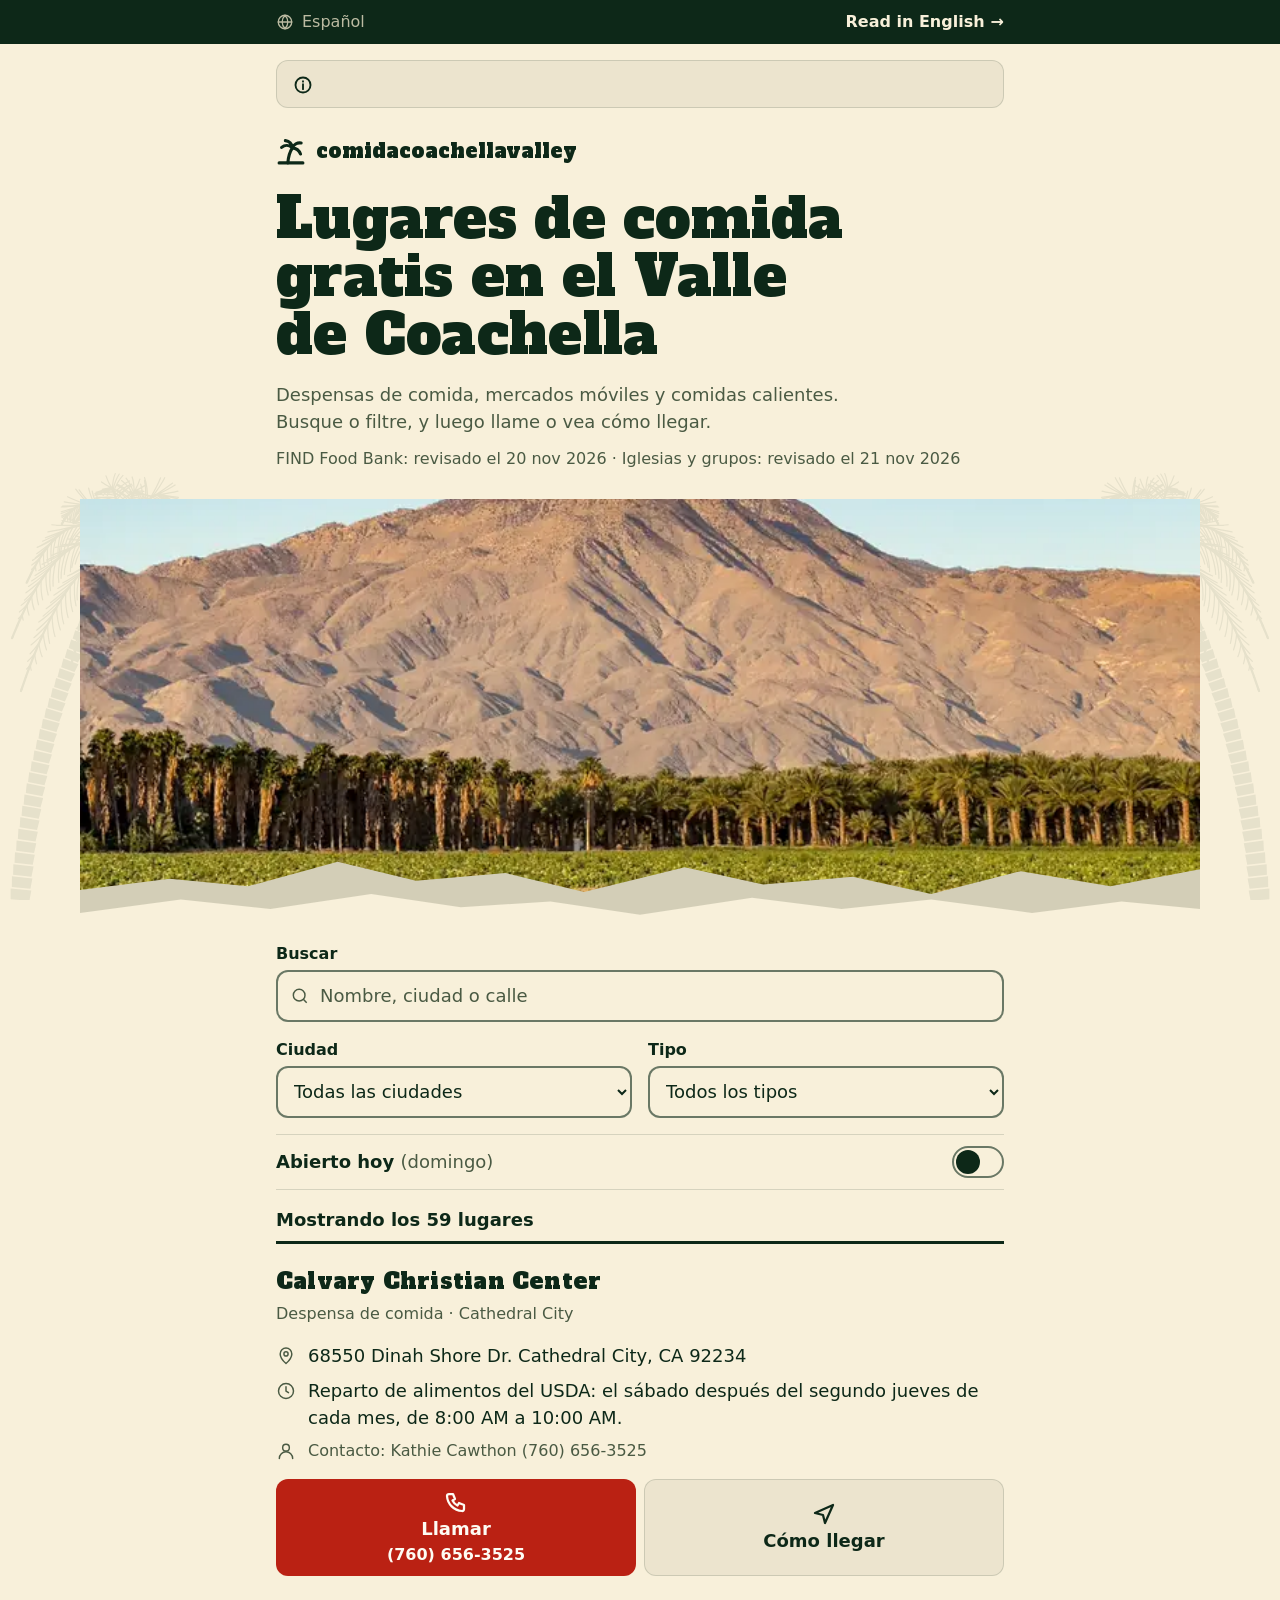
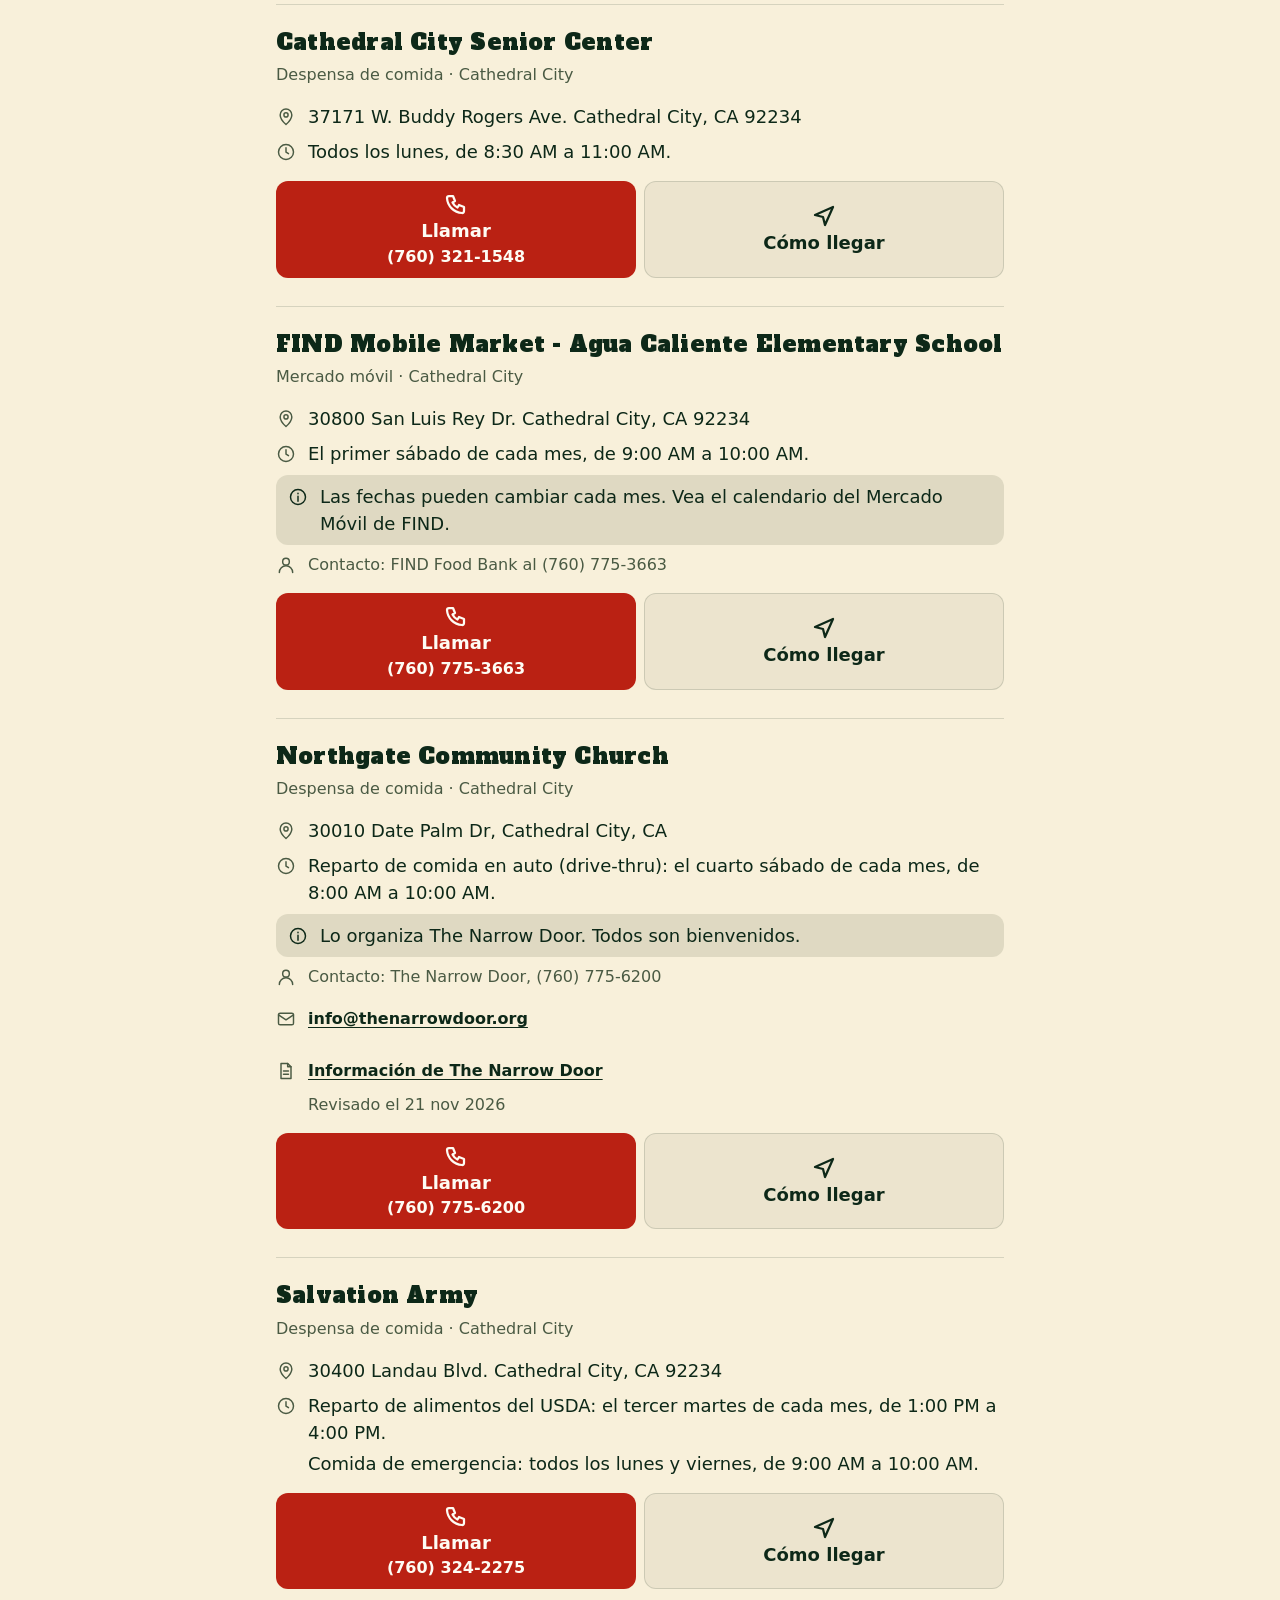
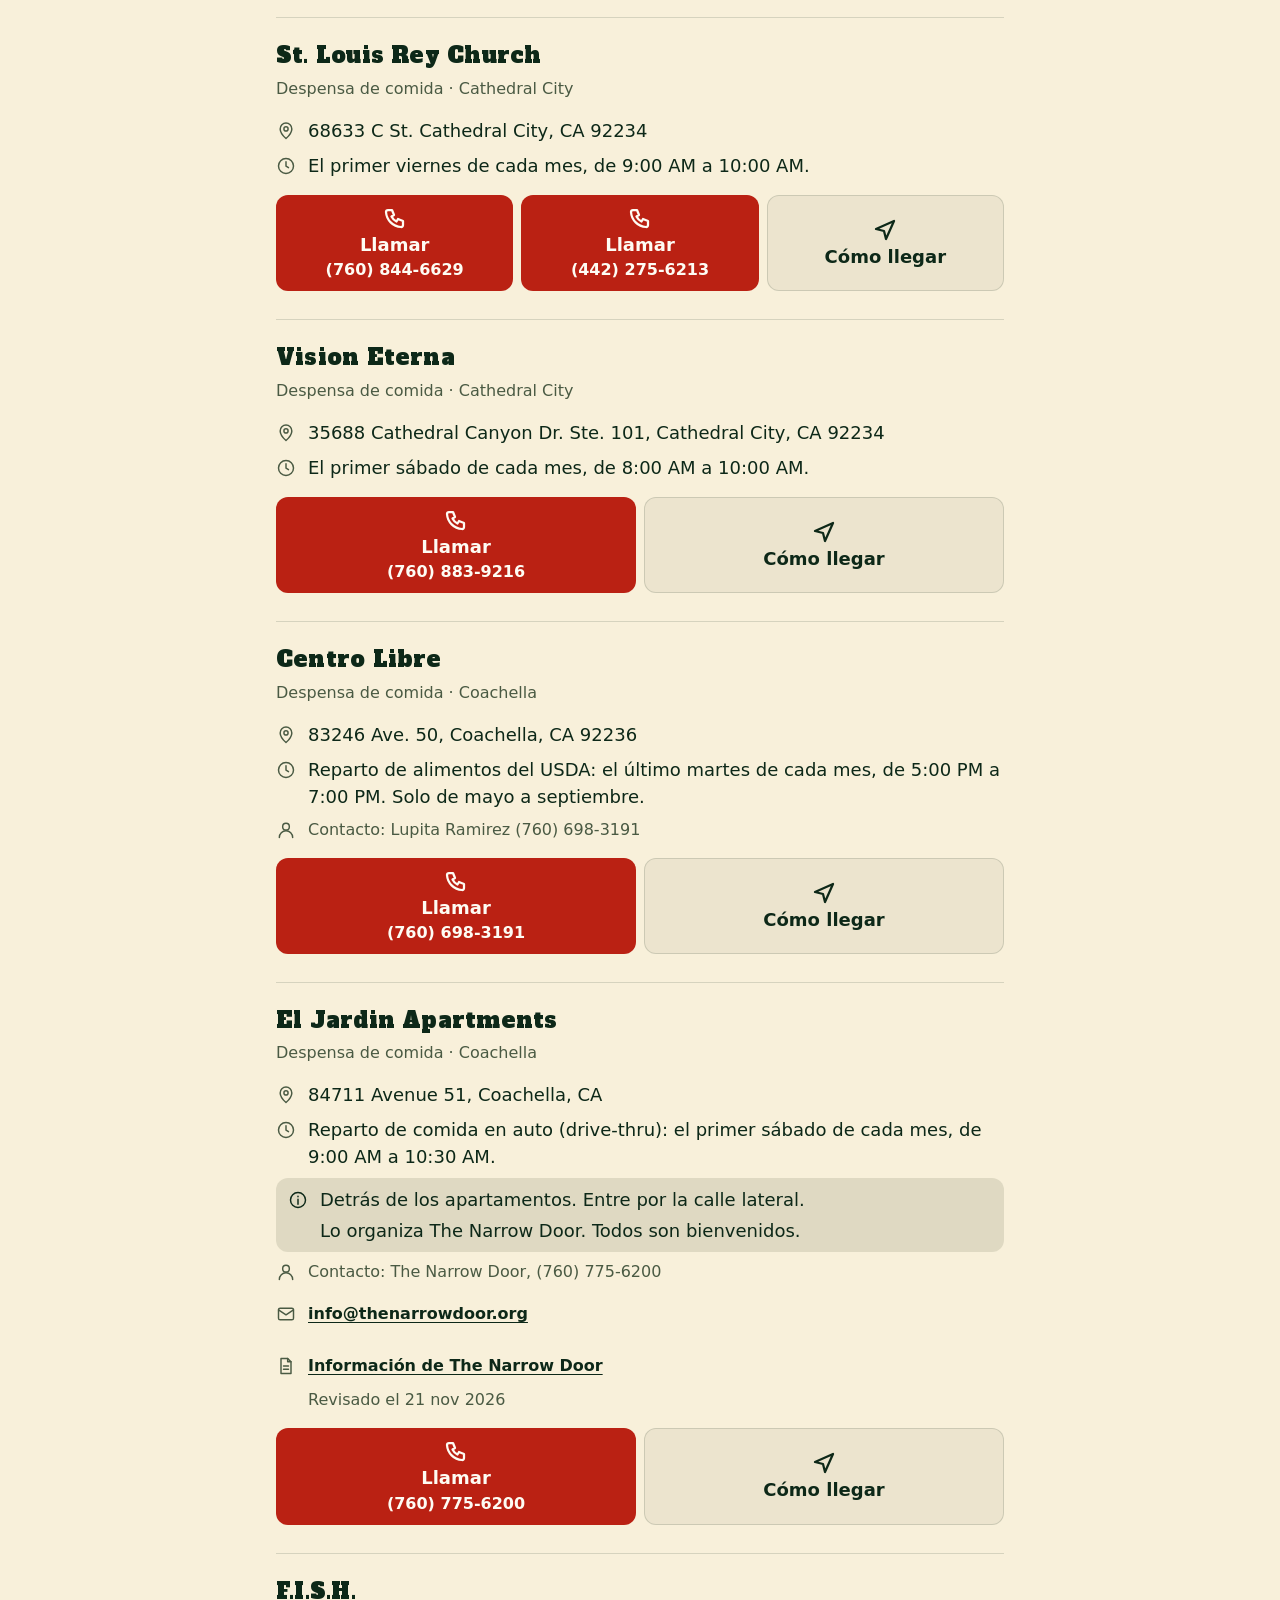
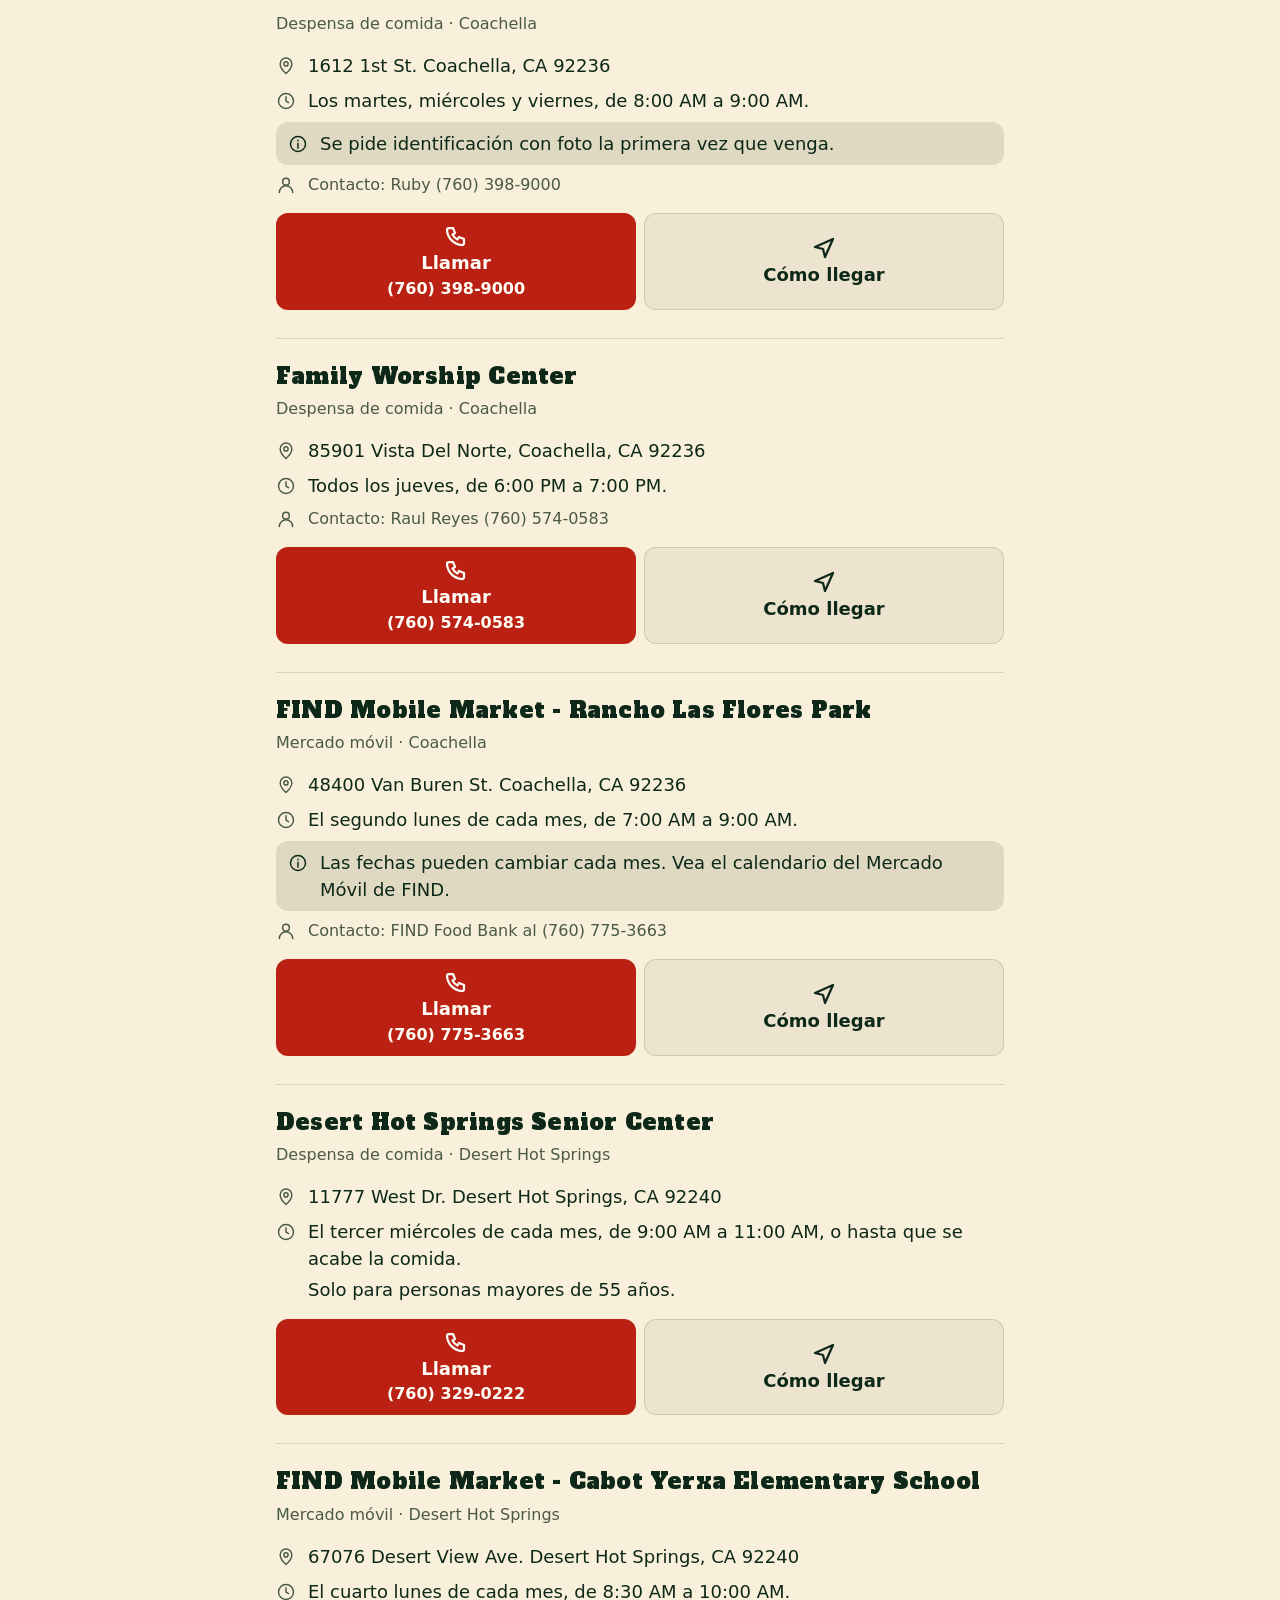
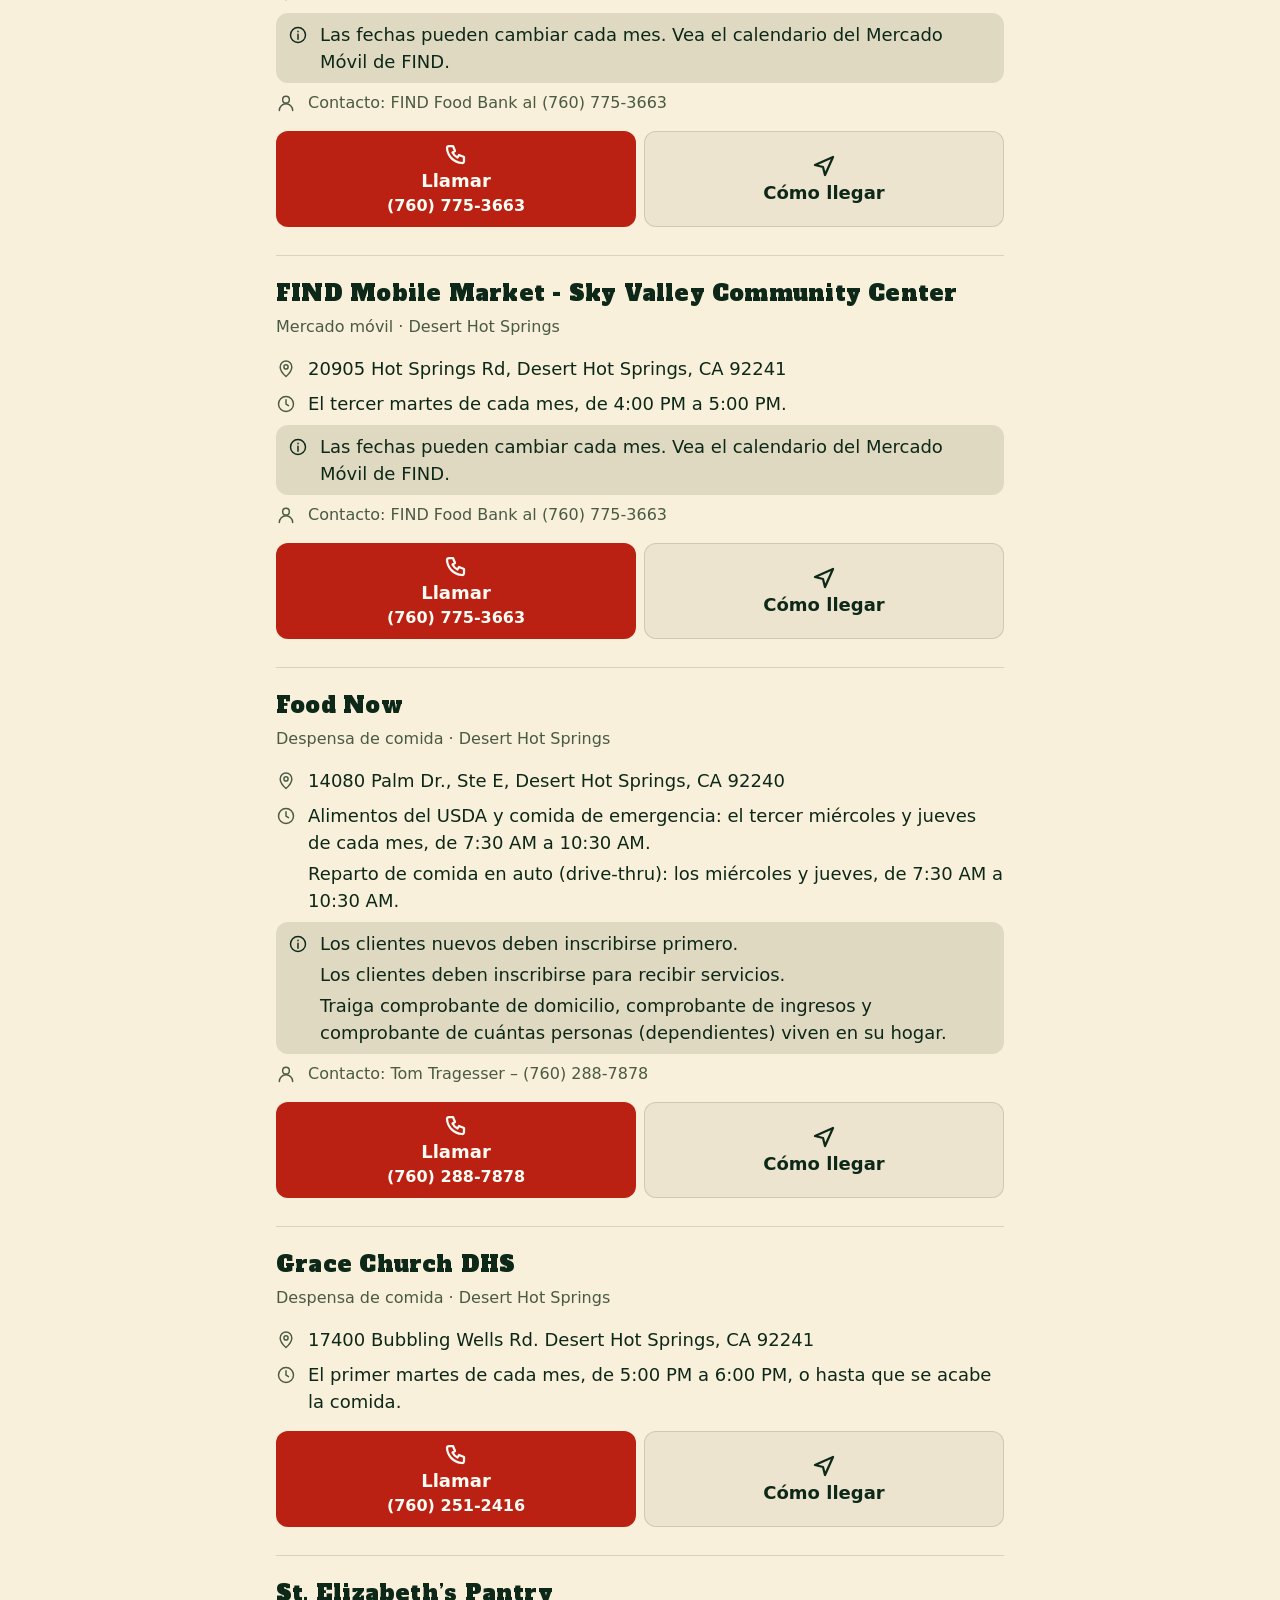
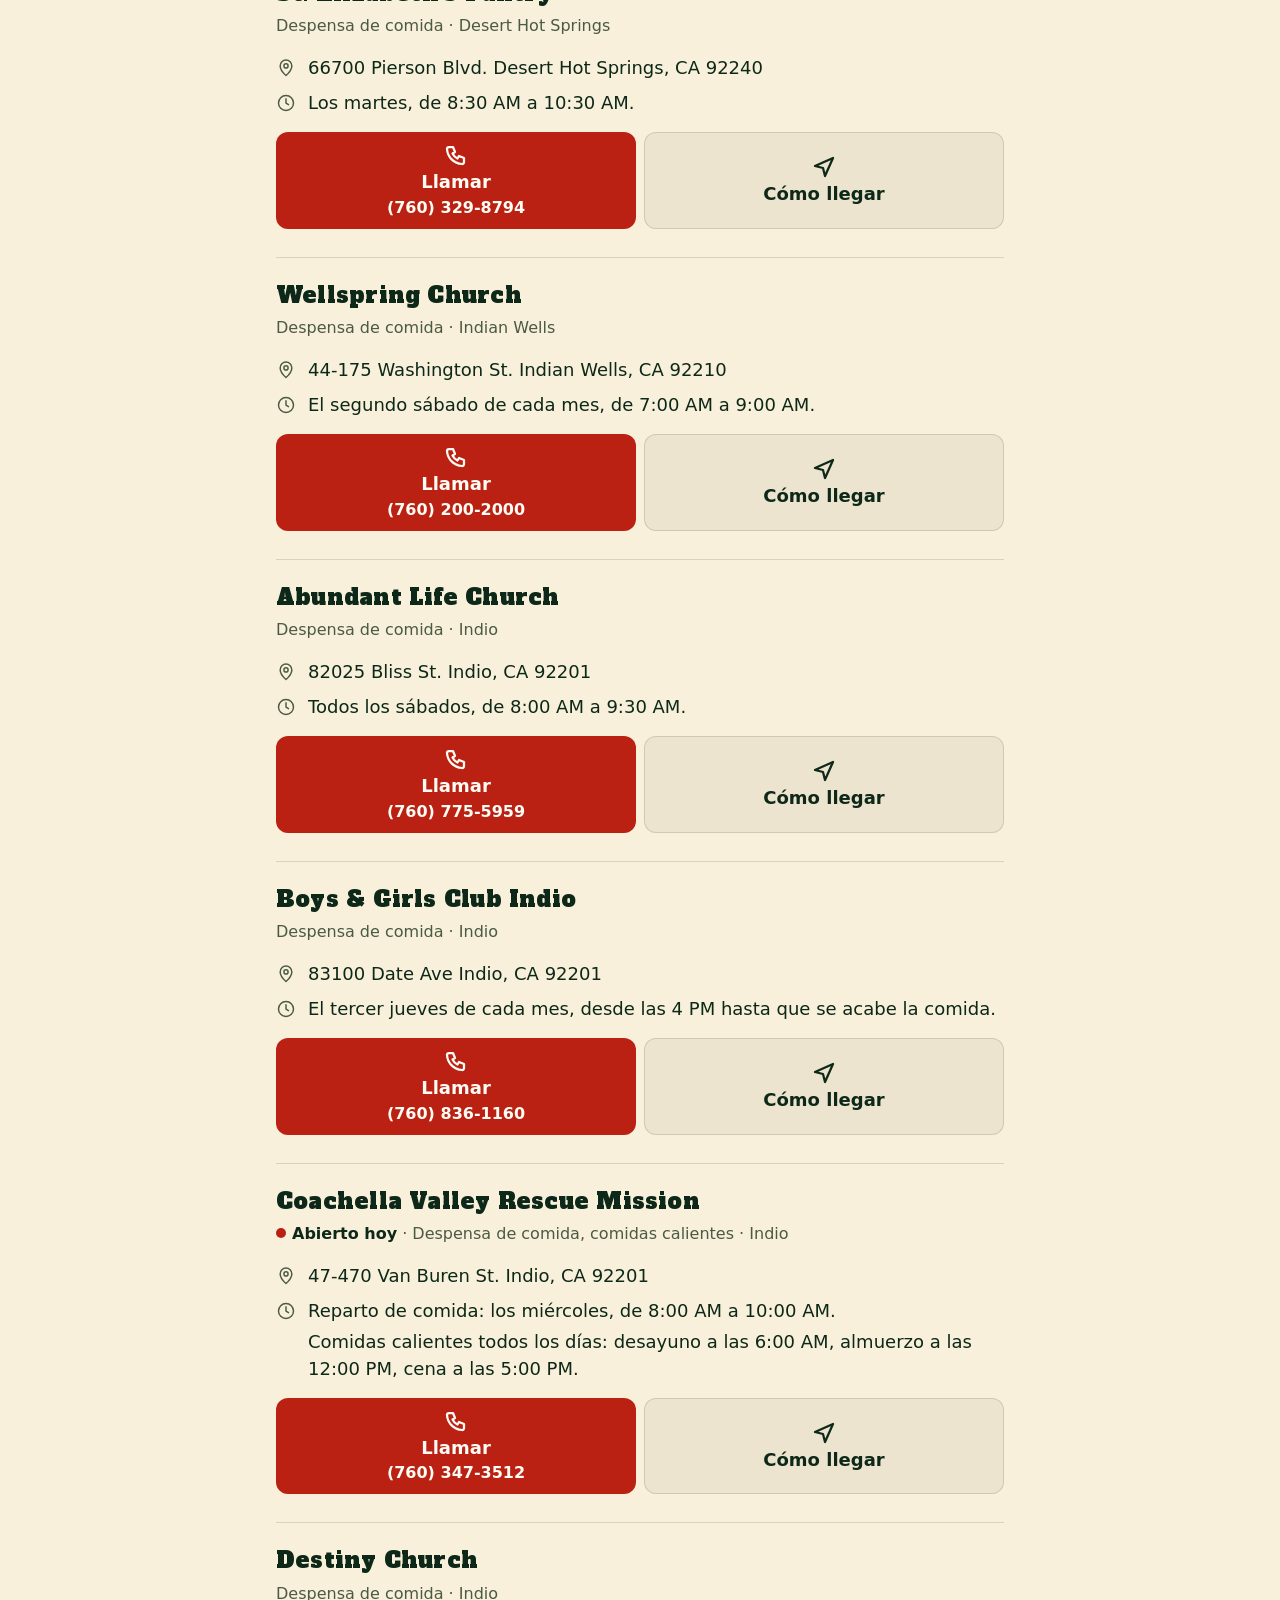
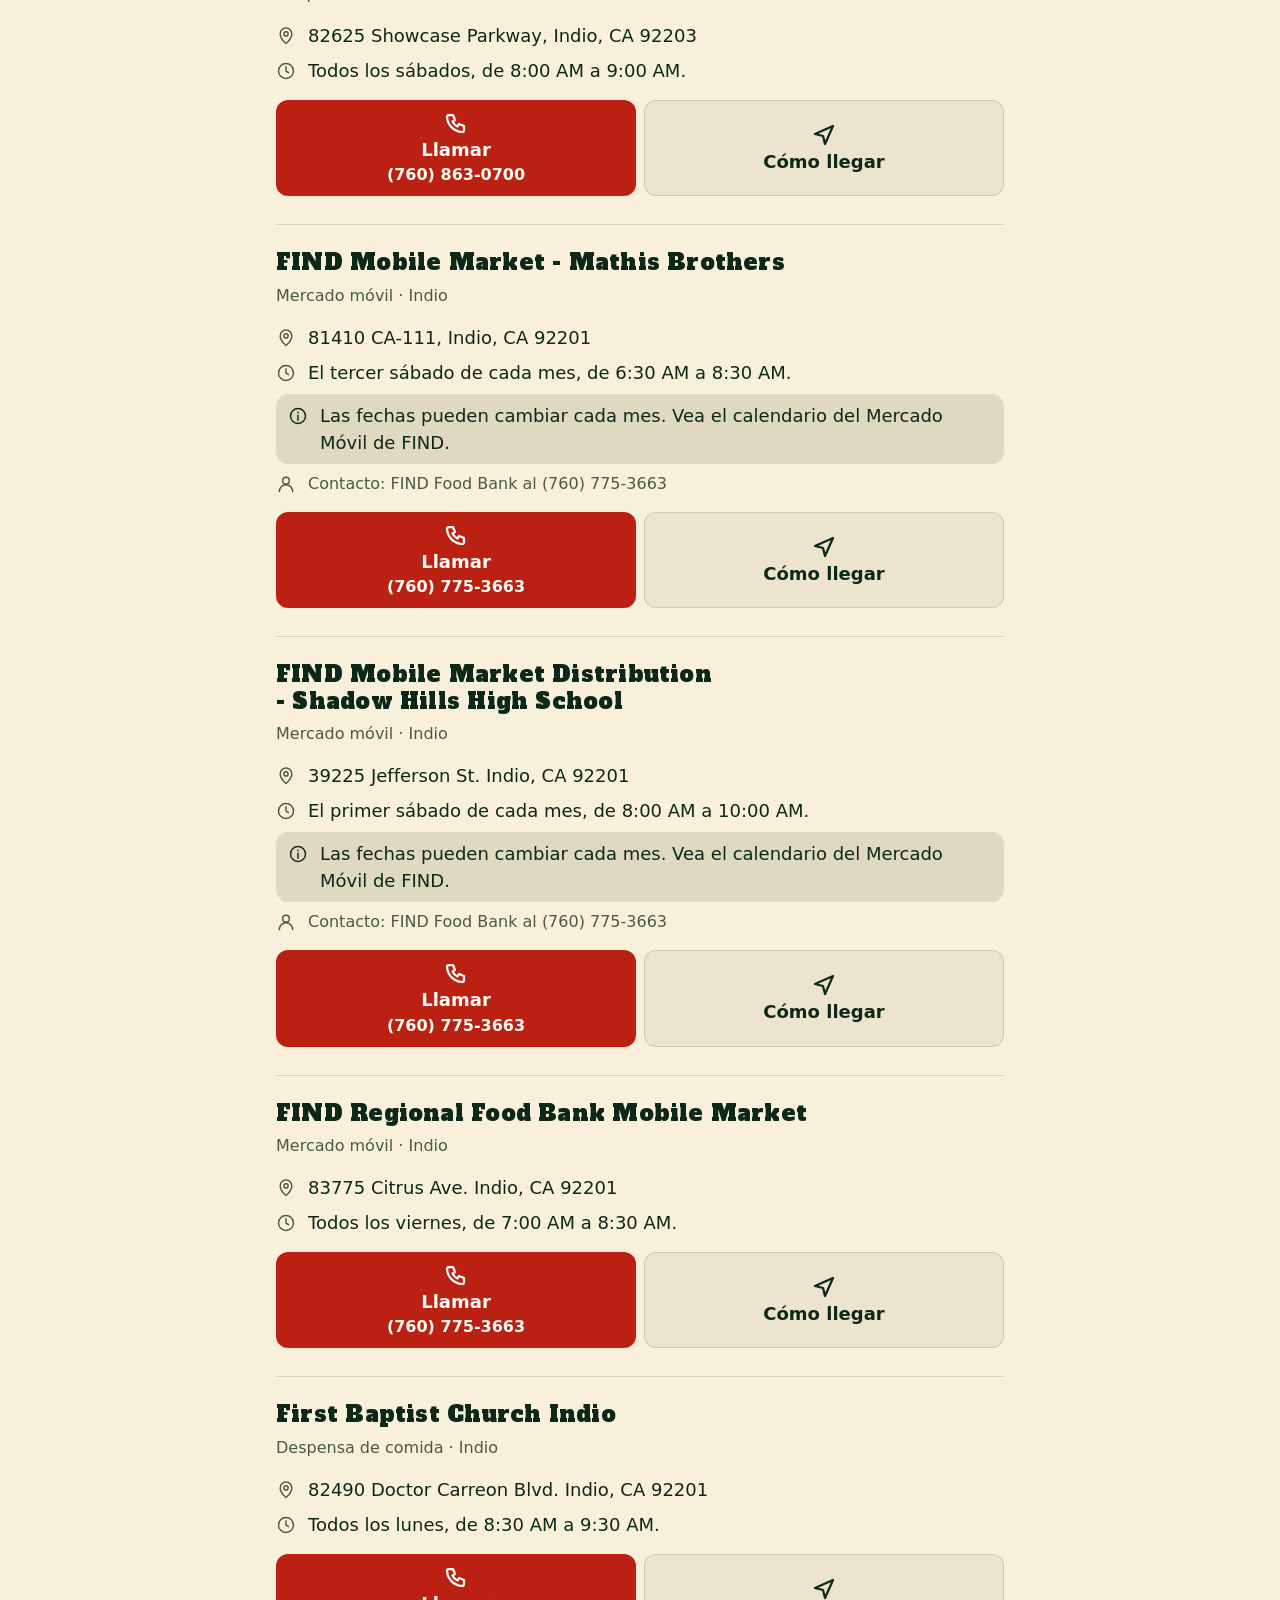
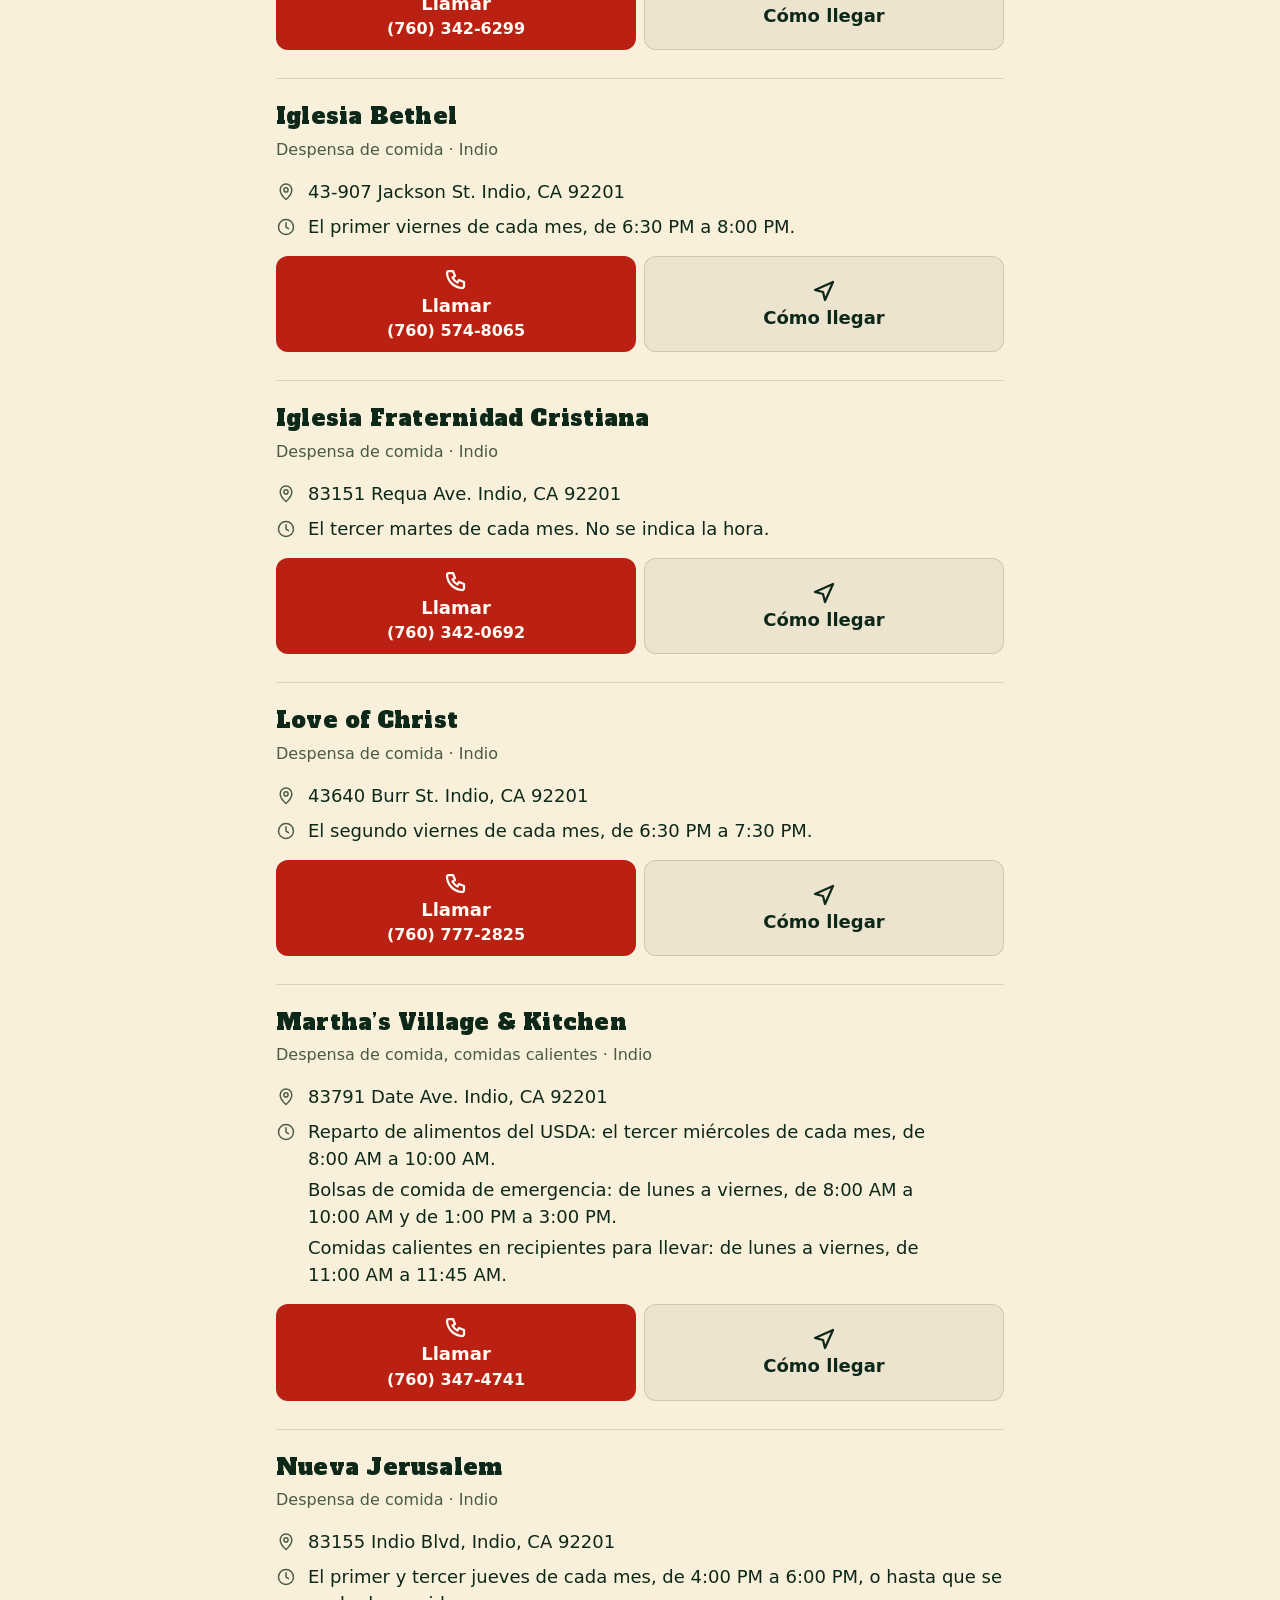
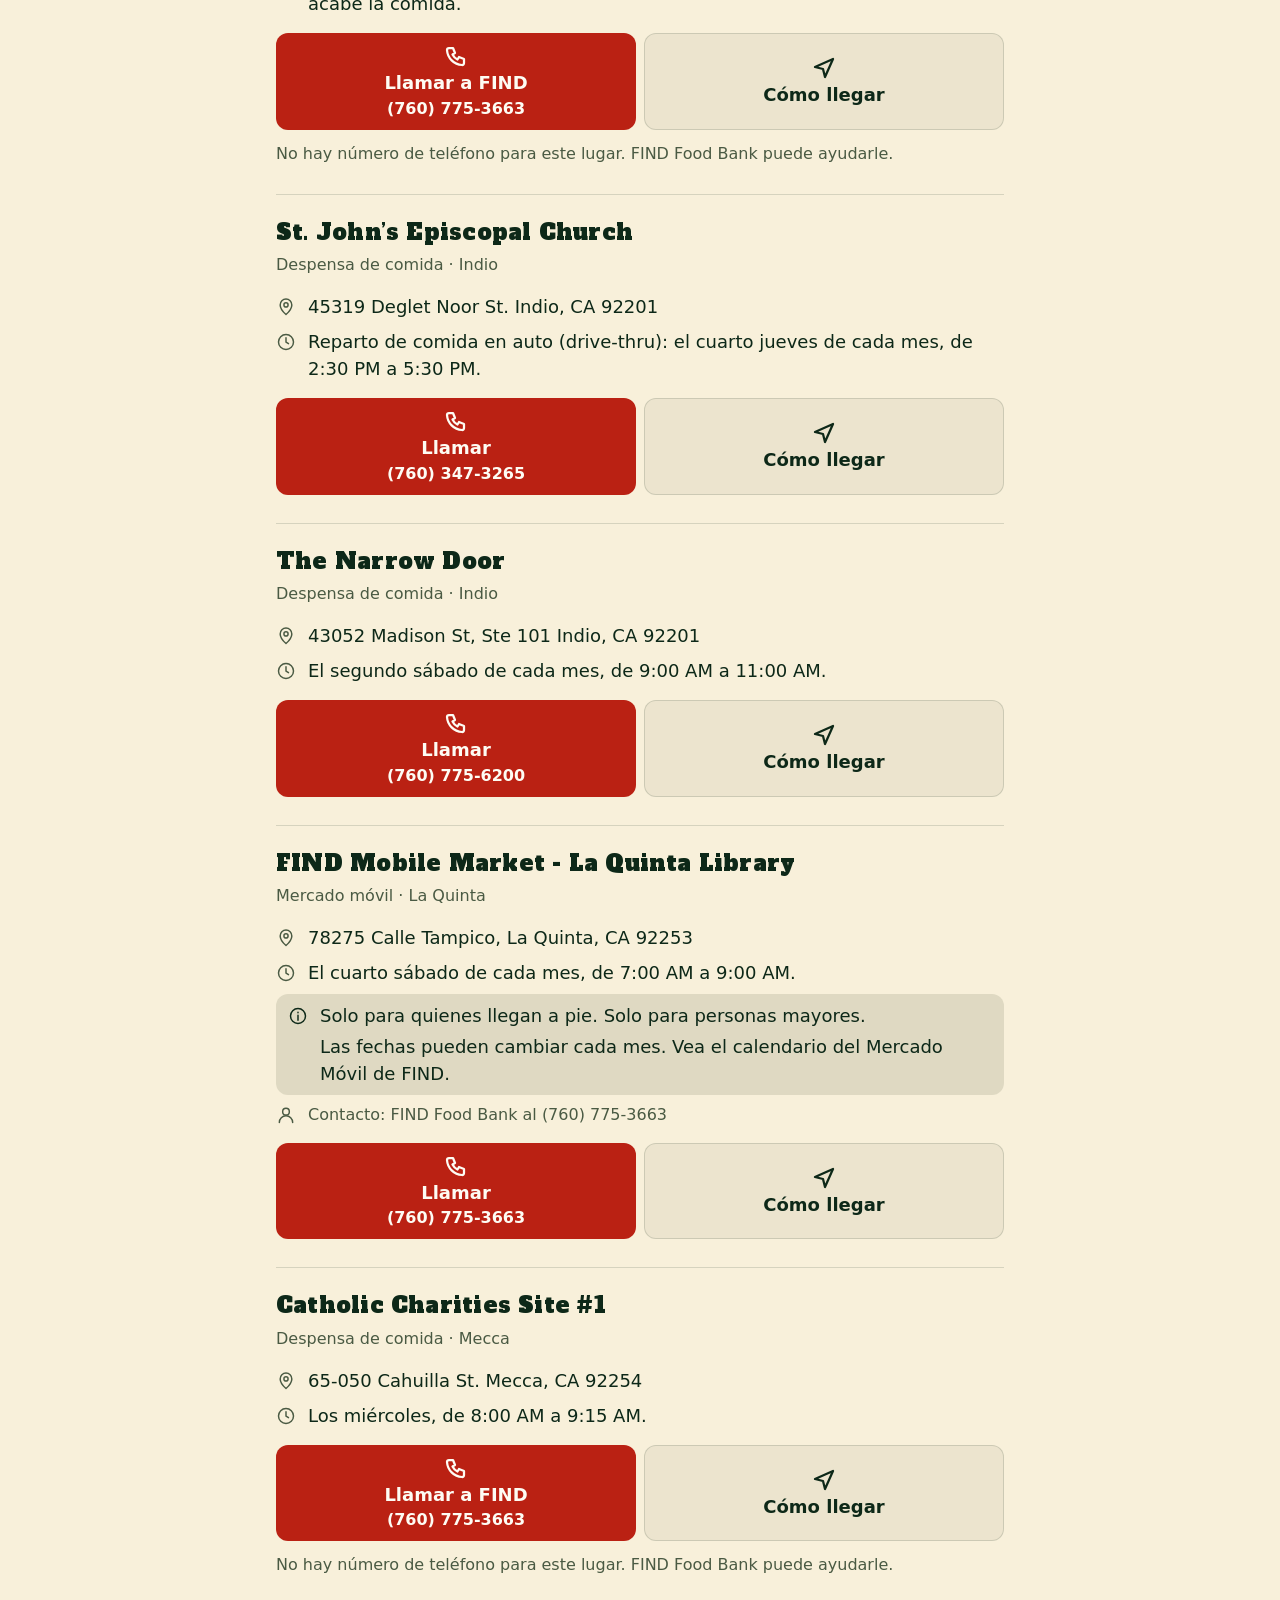
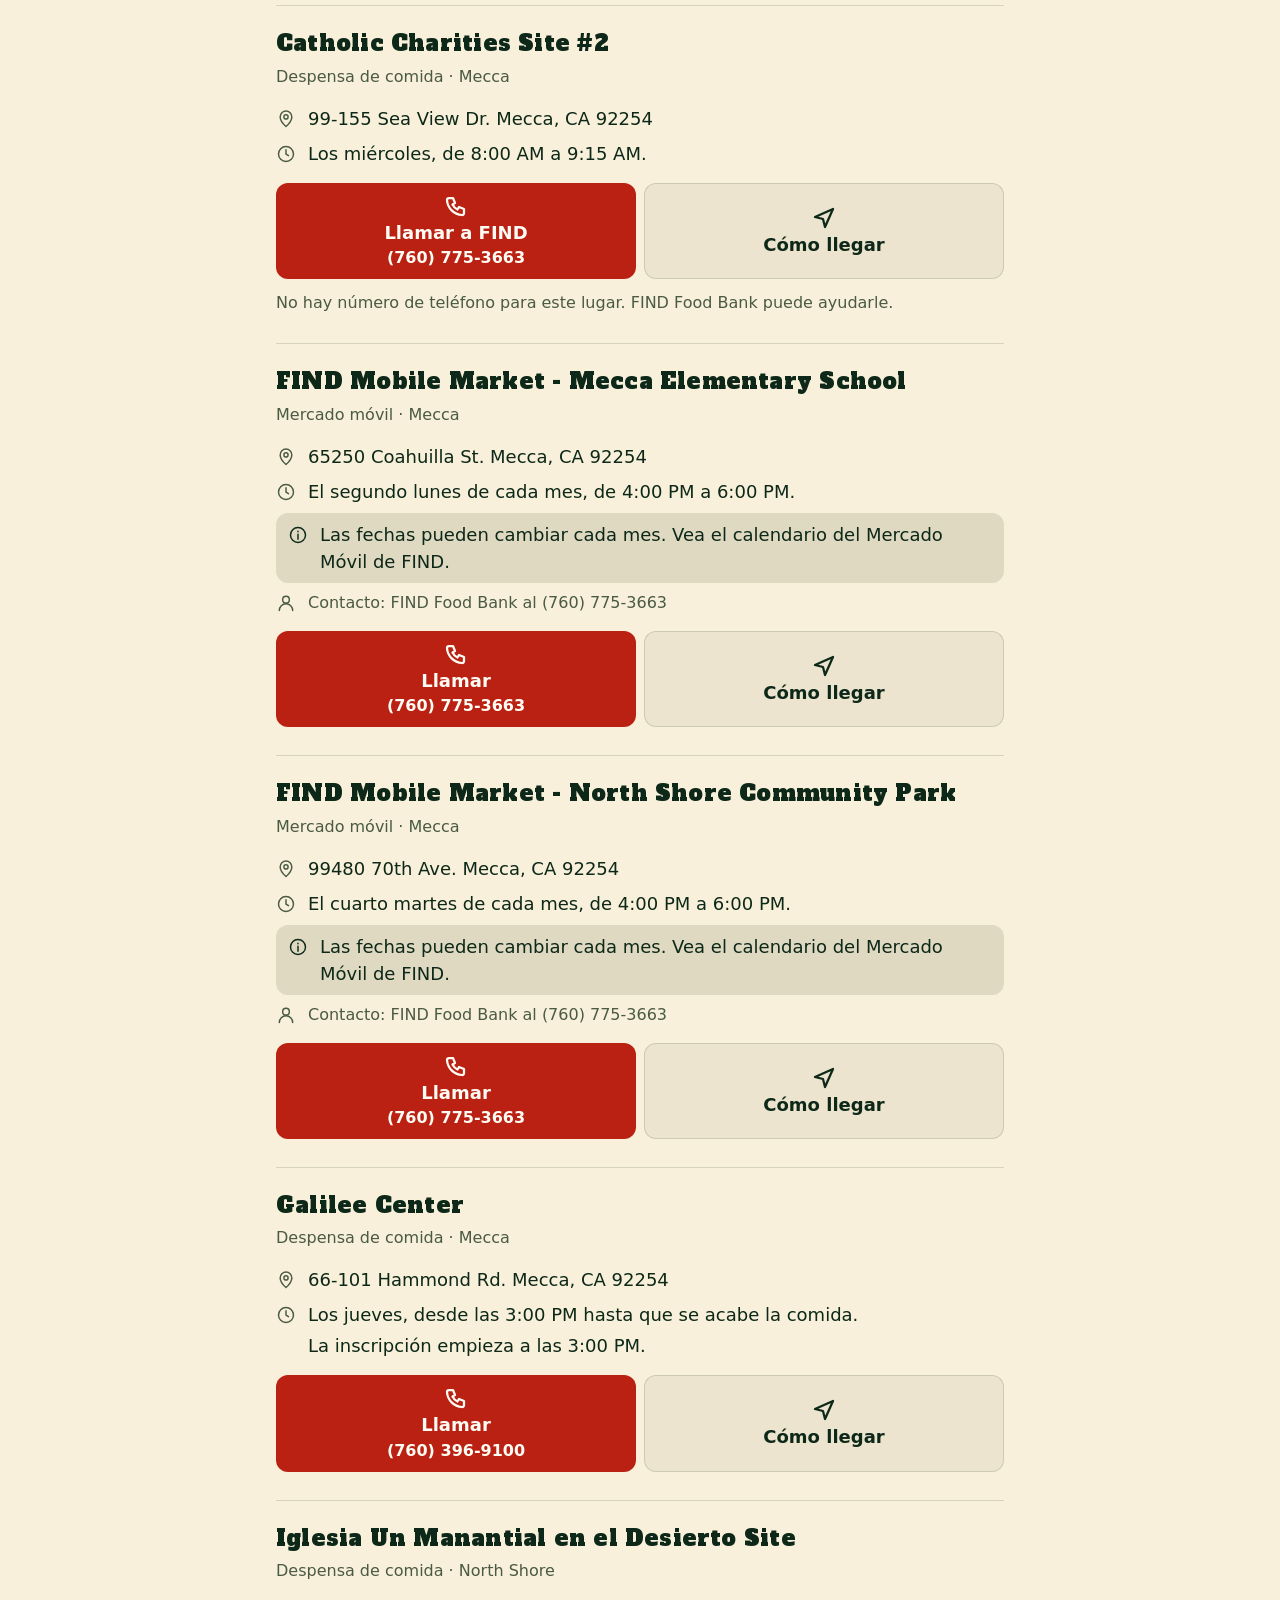
==== commit 7388222c: "Add printable bilingual flyer with QR code Co-Authored-By: Claude Sonnet 5.5 <noreply@anthropic.com>" ====
--- a/index.html
+++ b/index.html
@@ -34,7 +34,7 @@
 <link rel="preload" href="fonts/alfa-slab-one-latin.woff2" as="font" type="font/woff2" crossorigin>
 <link rel="stylesheet" href="styles.css">
 </head>
-<body>
+<body class="page-home">
 <a class="skip" href="#results">Ir a la lista</a>
 
 <nav class="langbar" aria-label="Idioma / Language">
@@ -129,11 +129,12 @@
     <a href="https://findfoodbank.org/map/" rel="noopener">Ver la lista original</a></p>
   <p>Este sitio no recoge ninguna información personal.</p>
   <p class="credit">Foto: palmeras datileras y el monte Martínez en Vista Santa Rosa, por Z3lvs, en <a href="https://commons.wikimedia.org/wiki/File:Date_Palm_Orchard,_Fan_Palms_in_Vista_Santa_Rosa,_California_and_Martinez_Mountain.jpg" rel="noopener">Wikimedia Commons</a> (dominio público, CC0).</p>
+  <p>¿Quiere ayudar a correr la voz? <a href="flyer/">Imprima un volante</a></p>
   <p><a href="#top" id="toTop">Volver arriba</a></p>
 </footer>
 </div>
 
-<script type="application/json" id="i18n">{"es":{"skip":"Ir a la lista","siteName":"comidacoachellavalley","title":"Lugares de comida gratis en el Valle de Coachella","lead":"Despensas de comida, mercados móviles y comidas calientes. Busque o filtre, y luego llame o vea cómo llegar.","checkedFind":"FIND Food Bank: revisado el {date}","checkedCommunity":"Iglesias y grupos: revisado el {date}","sourceFrom":"Información de {org}","sourceChecked":"Revisado el {date}","stale":"No se ha revisado hace tiempo — llame antes de ir","callForLocation":"Llame para saber el lugar","callShort":"Llamar","callFindShort":"Llamar a FIND","alertLabel":"Aviso","months":["ene","feb","mar","abr","may","jun","jul","ago","sept","oct","nov","dic"],"toolsTitle":"Búsqueda y filtros","searchLabel":"Buscar","searchPh":"Nombre, ciudad o calle","cityLabel":"Ciudad","allCities":"Todas las ciudades","typeLabel":"Tipo","allTypes":"Todos los tipos","type_pantry":"Despensa de comida","type_mobile":"Mercado móvil","type_meals":"Comidas calientes","openToday":"Abierto hoy","loading":"Cargando la lista…","clear":"Borrar filtros","contactTitle":"¿Necesita ayuda? Contacte a FIND Food Bank","contactLead":"FIND Food Bank mantiene la lista de lugares y el calendario mensual del Mercado Móvil. Pueden ayudarle si un lugar no tiene número de teléfono o si no sabe a dónde ir.","contactCall":"Llamar al (760) 775-3663","contactAddressLabel":"Dirección","contactAddress":"83775 Citrus Ave, Indio, CA 92201","contactEmailLabel":"Correo electrónico","contactHours":"Horario de teléfono: de lunes a viernes, de 8 AM a 4:30 PM.","contactCalendar":"Ver el calendario del Mercado Móvil de FIND","footer1":"Proyecto estudiantil para el Sello Estatal de Compromiso Cívico de California. No lo administra FIND Food Bank.","footer2":"La información viene de la página pública del mapa de FIND Food Bank y de su calendario mensual del Mercado Móvil. Los horarios pueden cambiar, así que por favor llame antes de ir.","footerSource":"Ver la lista original","footer3":"Este sitio no recoge ninguna información personal.","toTop":"Volver arriba","none":"Ningún lugar coincide con su búsqueda.","address":"Dirección","hours":"Horario","contact":"Contacto","email":"Correo electrónico","directions":"Cómo llegar","directionsHint":"(abre Google Maps)","ext":"ext.","noPhone":"No hay número de teléfono para este lugar. FIND Food Bank puede ayudarle.","loadError":"Lo sentimos, la lista no se pudo cargar. Por favor recargue la página.","home.docTitle":"Comida gratis en el Valle de Coachella | comidacoachellavalley","home.description":"Despensas de comida, mercados móviles y comidas calientes gratis en el Valle de Coachella. Busque por ciudad, vea qué abre hoy, llame o vea cómo llegar.","home.ogTitle":"Comida gratis en el Valle de Coachella · Free food in the Coachella Valley","home.ogDescription":"Despensas de comida, mercados móviles y comidas calientes. Busque por ciudad, vea qué abre hoy, llame o vea cómo llegar. En español e inglés.","home.ogImageAlt":"comidacoachellavalley: Comida gratis en el Valle de Coachella. Free food in the Coachella Valley.","langCurrent":"Español","langOther":"Read in English","heroAlt":"Palmeras datileras al pie del monte Martínez, en las montañas Santa Rosa.","noscript":"Esta lista necesita JavaScript activado. / This list needs JavaScript turned on.","credit":"Foto: palmeras datileras y el monte Martínez en Vista Santa Rosa, por Z3lvs, en <a href=\"https://commons.wikimedia.org/wiki/File:Date_Palm_Orchard,_Fan_Palms_in_Vista_Santa_Rosa,_California_and_Martinez_Mountain.jpg\" rel=\"noopener\">Wikimedia Commons<\/a> (dominio público, CC0).","navLabel":"Idioma / Language","shortDate":"{d} {m} {y}","countAll":"Mostrando los {total} lugares","countSome":"Mostrando {n} de {total} lugares","call":"Llamar al {num}","callFind":"Llamar a FIND Food Bank {num}","unclearOne":"1 lugar tiene un horario que no dice qué días, así que \"Abierto hoy\" lo oculta.","unclearMany":"{n} lugares tienen horarios que no dicen qué días, así que \"Abierto hoy\" los oculta.","nav.home":"Inicio","navSiteLabel":"Menú del sitio"},"en":{"skip":"Skip to the list","siteName":"comidacoachellavalley","title":"Free food places in the Coachella Valley","lead":"Food pantries, mobile markets and hot meals. Search or filter, then call or get directions.","checkedFind":"FIND Food Bank: checked {date}","checkedCommunity":"Churches and groups: checked {date}","sourceFrom":"Info from {org}","sourceChecked":"Checked {date}","stale":"Not re-checked recently — call first","callForLocation":"Call for the location","callShort":"Call","callFindShort":"Call FIND","alertLabel":"Notice","months":["Jan","Feb","Mar","Apr","May","Jun","Jul","Aug","Sep","Oct","Nov","Dec"],"toolsTitle":"Search and filters","searchLabel":"Search","searchPh":"Name, city or street","cityLabel":"City","allCities":"All cities","typeLabel":"Type","allTypes":"All types","type_pantry":"Food pantry","type_mobile":"Mobile market","type_meals":"Hot meals","openToday":"Open today","loading":"Loading the list…","clear":"Clear filters","contactTitle":"Need help? Contact FIND Food Bank","contactLead":"FIND Food Bank keeps the list of places and the monthly Mobile Market calendar. They can help if a place has no phone number or if you are not sure where to go.","contactCall":"Call (760) 775-3663","contactAddressLabel":"Address","contactAddress":"83775 Citrus Ave, Indio, CA 92201","contactEmailLabel":"Email","contactHours":"Phone hours: Monday to Friday, 8 AM to 4:30 PM.","contactCalendar":"See FIND's Mobile Market calendar","footer1":"A student project for the California State Seal of Civic Engagement. Not run by FIND Food Bank.","footer2":"Information comes from FIND Food Bank's public map page and its monthly Mobile Market calendar. Hours can change, so please call before you go.","footerSource":"See the original list","footer3":"This site does not collect any personal information.","toTop":"Back to top","none":"No places match your search.","address":"Address","hours":"Hours","contact":"Contact","email":"Email","directions":"Directions","directionsHint":"(opens Google Maps)","ext":"ext.","noPhone":"No phone number is listed for this site. FIND Food Bank can help.","loadError":"Sorry, the list could not load. Please refresh the page.","home.docTitle":"Free Food in the Coachella Valley | comidacoachellavalley","home.description":"Free food pantries, mobile markets and hot meals in the Coachella Valley. Search by city, see what's open today, then call or get directions. In English and Spanish.","home.ogTitle":"Free food in the Coachella Valley · Comida gratis en el Valle de Coachella","home.ogDescription":"Food pantries, mobile markets and hot meals. Search by city, see what's open today, call or get directions. In English and Spanish.","home.ogImageAlt":"comidacoachellavalley: Free food in the Coachella Valley. Comida gratis en el Valle de Coachella.","langCurrent":"English","langOther":"Leer en español","heroAlt":"Date palms below Martinez Mountain in the Santa Rosa Mountains.","noscript":"This list needs JavaScript turned on. / Esta lista necesita JavaScript activado.","credit":"Photo: date palms and Martinez Mountain in Vista Santa Rosa, by Z3lvs, on <a href=\"https://commons.wikimedia.org/wiki/File:Date_Palm_Orchard,_Fan_Palms_in_Vista_Santa_Rosa,_California_and_Martinez_Mountain.jpg\" rel=\"noopener\">Wikimedia Commons<\/a> (public domain, CC0).","navLabel":"Idioma / Language","shortDate":"{m} {d}, {y}","countAll":"Showing all {total} places","countSome":"Showing {n} of {total} places","call":"Call {num}","callFind":"Call FIND Food Bank {num}","unclearOne":"1 place has hours that do not say which days, so \"Open today\" hides it.","unclearMany":"{n} places have hours that do not say which days, so \"Open today\" hides them.","nav.home":"Home","navSiteLabel":"Site menu"}}</script>
+<script type="application/json" id="i18n">{"es":{"skip":"Ir a la lista","siteName":"comidacoachellavalley","title":"Lugares de comida gratis en el Valle de Coachella","lead":"Despensas de comida, mercados móviles y comidas calientes. Busque o filtre, y luego llame o vea cómo llegar.","checkedFind":"FIND Food Bank: revisado el {date}","checkedCommunity":"Iglesias y grupos: revisado el {date}","sourceFrom":"Información de {org}","sourceChecked":"Revisado el {date}","stale":"No se ha revisado hace tiempo — llame antes de ir","callForLocation":"Llame para saber el lugar","callShort":"Llamar","callFindShort":"Llamar a FIND","alertLabel":"Aviso","months":["ene","feb","mar","abr","may","jun","jul","ago","sept","oct","nov","dic"],"toolsTitle":"Búsqueda y filtros","searchLabel":"Buscar","searchPh":"Nombre, ciudad o calle","cityLabel":"Ciudad","allCities":"Todas las ciudades","typeLabel":"Tipo","allTypes":"Todos los tipos","type_pantry":"Despensa de comida","type_mobile":"Mercado móvil","type_meals":"Comidas calientes","openToday":"Abierto hoy","loading":"Cargando la lista…","clear":"Borrar filtros","contactTitle":"¿Necesita ayuda? Contacte a FIND Food Bank","contactLead":"FIND Food Bank mantiene la lista de lugares y el calendario mensual del Mercado Móvil. Pueden ayudarle si un lugar no tiene número de teléfono o si no sabe a dónde ir.","contactCall":"Llamar al (760) 775-3663","contactAddressLabel":"Dirección","contactAddress":"83775 Citrus Ave, Indio, CA 92201","contactEmailLabel":"Correo electrónico","contactHours":"Horario de teléfono: de lunes a viernes, de 8 AM a 4:30 PM.","contactCalendar":"Ver el calendario del Mercado Móvil de FIND","footer1":"Proyecto estudiantil para el Sello Estatal de Compromiso Cívico de California. No lo administra FIND Food Bank.","footer2":"La información viene de la página pública del mapa de FIND Food Bank y de su calendario mensual del Mercado Móvil. Los horarios pueden cambiar, así que por favor llame antes de ir.","footerSource":"Ver la lista original","footer3":"Este sitio no recoge ninguna información personal.","toTop":"Volver arriba","none":"Ningún lugar coincide con su búsqueda.","address":"Dirección","hours":"Horario","contact":"Contacto","email":"Correo electrónico","directions":"Cómo llegar","directionsHint":"(abre Google Maps)","ext":"ext.","noPhone":"No hay número de teléfono para este lugar. FIND Food Bank puede ayudarle.","loadError":"Lo sentimos, la lista no se pudo cargar. Por favor recargue la página.","home.docTitle":"Comida gratis en el Valle de Coachella | comidacoachellavalley","home.description":"Despensas de comida, mercados móviles y comidas calientes gratis en el Valle de Coachella. Busque por ciudad, vea qué abre hoy, llame o vea cómo llegar.","home.ogTitle":"Comida gratis en el Valle de Coachella · Free food in the Coachella Valley","home.ogDescription":"Despensas de comida, mercados móviles y comidas calientes. Busque por ciudad, vea qué abre hoy, llame o vea cómo llegar. En español e inglés.","home.ogImageAlt":"comidacoachellavalley: Comida gratis en el Valle de Coachella. Free food in the Coachella Valley.","langCurrent":"Español","langOther":"Read in English","heroAlt":"Palmeras datileras al pie del monte Martínez, en las montañas Santa Rosa.","noscript":"Esta lista necesita JavaScript activado. / This list needs JavaScript turned on.","credit":"Foto: palmeras datileras y el monte Martínez en Vista Santa Rosa, por Z3lvs, en <a href=\"https://commons.wikimedia.org/wiki/File:Date_Palm_Orchard,_Fan_Palms_in_Vista_Santa_Rosa,_California_and_Martinez_Mountain.jpg\" rel=\"noopener\">Wikimedia Commons<\/a> (dominio público, CC0).","navLabel":"Idioma / Language","shortDate":"{d} {m} {y}","countAll":"Mostrando los {total} lugares","countSome":"Mostrando {n} de {total} lugares","call":"Llamar al {num}","callFind":"Llamar a FIND Food Bank {num}","unclearOne":"1 lugar tiene un horario que no dice qué días, así que \"Abierto hoy\" lo oculta.","unclearMany":"{n} lugares tienen horarios que no dicen qué días, así que \"Abierto hoy\" los oculta.","nav.home":"Inicio","navSiteLabel":"Menú del sitio","flyer.docTitle":"Volante para imprimir | comidacoachellavalley","flyer.description":"Imprima un volante con un código QR y el teléfono de FIND Food Bank para ayudar a que la gente encuentre comida gratis.","flyer.ogTitle":"Volante para imprimir · Printable flyer","flyerTitle":"Volante para imprimir","flyerLead":"Imprima esta hoja y póngala donde la gente espera: la lavandería, la clínica, la iglesia, la oficina de la escuela. Cualquiera puede escanear el código o llamar al número.","flyerStep1":"Imprima en papel tamaño carta. Blanco y negro está bien, y se puede fotocopiar.","flyerStep2":"Corte las tiras de abajo por las líneas para que la gente se pueda llevar el número.","flyerStep3":"Pida permiso antes de ponerlo en un tablero.","flyerPrint":"Imprimir el volante","flyerNoJs":"Para imprimir, use el menú de su navegador (Ctrl+P o ⌘P).","flyerPreviewLabel":"Vista previa del volante","sheetHeadline":"Comida gratis","sheetPlace":"en el Valle de Coachella","sheetScan":"Escanee con la cámara de su teléfono para ver despensas de comida, mercados móviles y comidas calientes, y qué lugares abren hoy.","sheetQrAlt":"Código QR que abre comidacoachellavalley.github.io","sheetNoInternet":"¿No tiene internet? Llame a FIND Food Bank","sheetPrivacy":"Este sitio es gratis y no recoge ninguna información personal.","footerFlyerLead":"¿Quiere ayudar a correr la voz?","footerFlyerLink":"Imprima un volante","flyer.ogDescription":"Imprima un volante con un código QR y el teléfono de FIND Food Bank para ayudar a que la gente encuentre comida gratis.","flyer.ogImageAlt":"comidacoachellavalley: Comida gratis en el Valle de Coachella. Free food in the Coachella Valley."},"en":{"skip":"Skip to the list","siteName":"comidacoachellavalley","title":"Free food places in the Coachella Valley","lead":"Food pantries, mobile markets and hot meals. Search or filter, then call or get directions.","checkedFind":"FIND Food Bank: checked {date}","checkedCommunity":"Churches and groups: checked {date}","sourceFrom":"Info from {org}","sourceChecked":"Checked {date}","stale":"Not re-checked recently — call first","callForLocation":"Call for the location","callShort":"Call","callFindShort":"Call FIND","alertLabel":"Notice","months":["Jan","Feb","Mar","Apr","May","Jun","Jul","Aug","Sep","Oct","Nov","Dec"],"toolsTitle":"Search and filters","searchLabel":"Search","searchPh":"Name, city or street","cityLabel":"City","allCities":"All cities","typeLabel":"Type","allTypes":"All types","type_pantry":"Food pantry","type_mobile":"Mobile market","type_meals":"Hot meals","openToday":"Open today","loading":"Loading the list…","clear":"Clear filters","contactTitle":"Need help? Contact FIND Food Bank","contactLead":"FIND Food Bank keeps the list of places and the monthly Mobile Market calendar. They can help if a place has no phone number or if you are not sure where to go.","contactCall":"Call (760) 775-3663","contactAddressLabel":"Address","contactAddress":"83775 Citrus Ave, Indio, CA 92201","contactEmailLabel":"Email","contactHours":"Phone hours: Monday to Friday, 8 AM to 4:30 PM.","contactCalendar":"See FIND's Mobile Market calendar","footer1":"A student project for the California State Seal of Civic Engagement. Not run by FIND Food Bank.","footer2":"Information comes from FIND Food Bank's public map page and its monthly Mobile Market calendar. Hours can change, so please call before you go.","footerSource":"See the original list","footer3":"This site does not collect any personal information.","toTop":"Back to top","none":"No places match your search.","address":"Address","hours":"Hours","contact":"Contact","email":"Email","directions":"Directions","directionsHint":"(opens Google Maps)","ext":"ext.","noPhone":"No phone number is listed for this site. FIND Food Bank can help.","loadError":"Sorry, the list could not load. Please refresh the page.","home.docTitle":"Free Food in the Coachella Valley | comidacoachellavalley","home.description":"Free food pantries, mobile markets and hot meals in the Coachella Valley. Search by city, see what's open today, then call or get directions. In English and Spanish.","home.ogTitle":"Free food in the Coachella Valley · Comida gratis en el Valle de Coachella","home.ogDescription":"Food pantries, mobile markets and hot meals. Search by city, see what's open today, call or get directions. In English and Spanish.","home.ogImageAlt":"comidacoachellavalley: Free food in the Coachella Valley. Comida gratis en el Valle de Coachella.","langCurrent":"English","langOther":"Leer en español","heroAlt":"Date palms below Martinez Mountain in the Santa Rosa Mountains.","noscript":"This list needs JavaScript turned on. / Esta lista necesita JavaScript activado.","credit":"Photo: date palms and Martinez Mountain in Vista Santa Rosa, by Z3lvs, on <a href=\"https://commons.wikimedia.org/wiki/File:Date_Palm_Orchard,_Fan_Palms_in_Vista_Santa_Rosa,_California_and_Martinez_Mountain.jpg\" rel=\"noopener\">Wikimedia Commons<\/a> (public domain, CC0).","navLabel":"Idioma / Language","shortDate":"{m} {d}, {y}","countAll":"Showing all {total} places","countSome":"Showing {n} of {total} places","call":"Call {num}","callFind":"Call FIND Food Bank {num}","unclearOne":"1 place has hours that do not say which days, so \"Open today\" hides it.","unclearMany":"{n} places have hours that do not say which days, so \"Open today\" hides them.","nav.home":"Home","navSiteLabel":"Site menu","flyer.docTitle":"Printable flyer | comidacoachellavalley","flyer.description":"Print a flyer with a QR code and FIND Food Bank's phone number to help people find free food.","flyer.ogTitle":"Printable flyer · Volante para imprimir","flyerTitle":"Printable flyer","flyerLead":"Print this page and post it where people wait: the laundromat, the clinic, the church, the school office. Anyone can scan the code or call the number.","flyerStep1":"Print on letter paper. Black and white is fine, and it photocopies well.","flyerStep2":"Cut the strips at the bottom along the lines so people can take the number with them.","flyerStep3":"Ask before you put it up on a board.","flyerPrint":"Print the flyer","flyerNoJs":"To print, use your browser's menu (Ctrl+P or ⌘P).","flyerPreviewLabel":"Flyer preview","sheetHeadline":"Free food","sheetPlace":"in the Coachella Valley","sheetScan":"Scan with your phone camera to see food pantries, mobile markets and hot meals, and which places are open today.","sheetQrAlt":"QR code that opens comidacoachellavalley.github.io","sheetNoInternet":"No internet? Call FIND Food Bank","sheetPrivacy":"This site is free and does not collect any personal information.","footerFlyerLead":"Want to help spread the word?","footerFlyerLink":"Print a flyer","flyer.ogDescription":"Print a flyer with a QR code and FIND Food Bank's phone number to help people find free food.","flyer.ogImageAlt":"comidacoachellavalley: Free food in the Coachella Valley. Comida gratis en el Valle de Coachella."}}</script>
 <script src="common.js"></script>
 <script src="list.js"></script>
 </body>
--- a/styles.css
+++ b/styles.css
@@ -242,3 +242,48 @@
   .btn:active { transform: none; }
   body::before, body::after { animation: none !important; }
 }
+
+/* Printable flyer (/flyer/ and /en/flyer/).
+   The sheet is one US Letter page of black ink on white paper, even in dark mode, and it must photocopy:
+   no gray text, no filled areas. Every size inside it is in cqw (1% of the sheet's printable width,
+   7.5 in), so the on-screen preview and the printout scale together from one set of numbers. */
+#flyer { padding: 0 16px; }
+.flyer-steps { margin: 20px 0 24px; padding-left: 1.5em; max-width: 56ch; display: grid; gap: 8px; }
+.btn.print { flex-direction: row; gap: 10px; min-height: 52px; max-width: 360px; padding: 4px 20px; margin: 0 0 8px; background: var(--ink); color: var(--bg); font-size: 1.125rem; font-weight: 700; cursor: pointer; }
+.btn.print:hover { background: color-mix(in oklch, var(--ink) 85%, var(--bg)); }
+.btn.print svg { width: 22px; height: 22px; stroke-width: 2.25; }
+.sheet { width: 100%; aspect-ratio: 8.5 / 11; margin: 24px 0 0; padding: 5.882%; display: grid;
+  background: oklch(100% 0 0); color: oklch(0% 0 0); color-scheme: light; border: 1px solid rgb(0 0 0 / 0.12); }
+.sheet-in { container-type: inline-size; display: flex; flex-direction: column; justify-content: space-between; gap: 1cqw; min-height: 0; }
+.sheet p, .sheet figure { margin: 0; }
+.sheet-logo { display: flex; align-items: center; gap: 1.6cqw; font-family: var(--slab); font-size: 3.2cqw; line-height: 1; }
+.sheet-mark { width: 5cqw; height: 5cqw; }
+.sheet-mark svg { display: block; width: 100%; height: 100%; stroke-width: 2.5; }
+.sheet-h1 { font-family: var(--slab); font-size: 11cqw; line-height: 1; letter-spacing: 0.005em; }
+.sheet-h2 { font-family: var(--slab); font-size: 6cqw; line-height: 1.1; margin-top: 1cqw; }
+.sheet-place { font-size: 3.2cqw; font-weight: 700; margin-top: 1.6cqw; }
+.sheet-scan { display: grid; grid-template-columns: 30cqw 1fr; gap: 5cqw; align-items: center; }
+.sheet-qr img { display: block; width: 30cqw; height: 30cqw; }
+.sheet-qr figcaption { margin-top: 0.4cqw; font-size: 2cqw; font-weight: 700; text-align: center; white-space: nowrap; }
+.sheet-scan-text { display: grid; gap: 2.4cqw; font-size: 3cqw; line-height: 1.3; }
+.sheet-scan-text p:first-child { font-weight: 700; }
+.sheet-call { border-top: 0.5cqw solid #000; padding-top: 1.5cqw; text-align: center; }
+.sheet-call-lead { font-size: 2.6cqw; font-weight: 700; }
+.sheet-tel { font-family: var(--slab); font-size: 10.5cqw; line-height: 1.1; font-variant-numeric: tabular-nums; }
+.sheet-hours { display: grid; font-size: 2.4cqw; line-height: 1.3; }
+.sheet-small { display: grid; gap: 0.6cqw; font-size: 1.9cqw; line-height: 1.25; }
+.sheet-strips { flex: none; display: grid; grid-template-columns: repeat(8, 1fr); height: 28cqw; border-top: 0.3cqw dashed #000; }
+.strip { display: flex; justify-content: center; align-items: center; padding: 1cqw; }
+.strip + .strip { border-left: 0.3cqw dashed #000; }
+.strip p { writing-mode: vertical-rl; transform: rotate(180deg); display: grid; gap: 0.8cqw; font-size: 1.8cqw; line-height: 1.15; text-align: center; }
+.strip b, .strip .tel { font-size: 2.1cqw; font-weight: 700; }
+.strip span, .strip b { display: block; }
+
+@media print {
+  body.page-flyer { background: #fff; color: #000; margin: 0; }
+  body.page-flyer::before, body.page-flyer::after { display: none; }
+  body.page-flyer > :not(main), body.page-flyer main > :not(.sheet) { display: none; }
+  body.page-flyer #flyer { padding: 0; max-width: none; margin: 0; }
+  body.page-flyer .sheet { page: flyer; width: 7.5in; height: 9.95in; aspect-ratio: auto; margin: 0; padding: 0; border: 0; break-inside: avoid; overflow: hidden; }
+}
+@page flyer { size: letter; margin: 0.5in; }
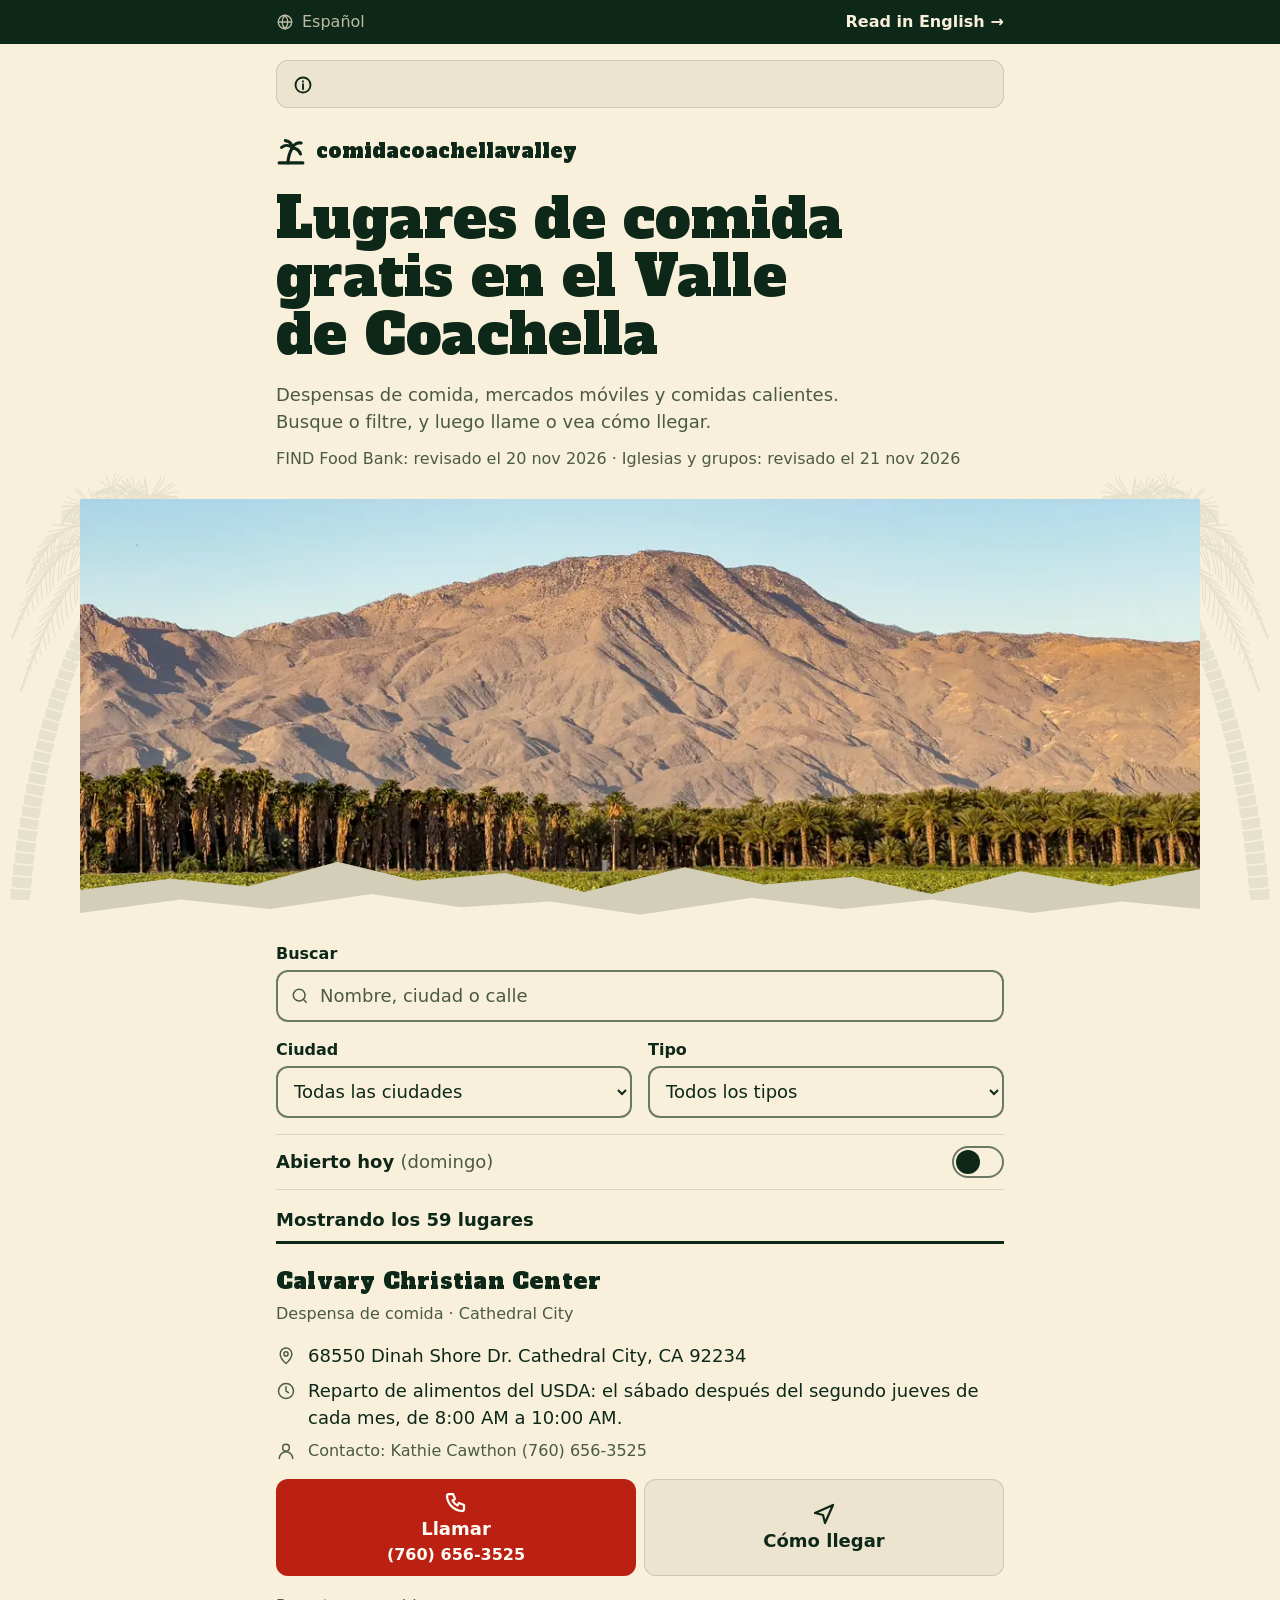
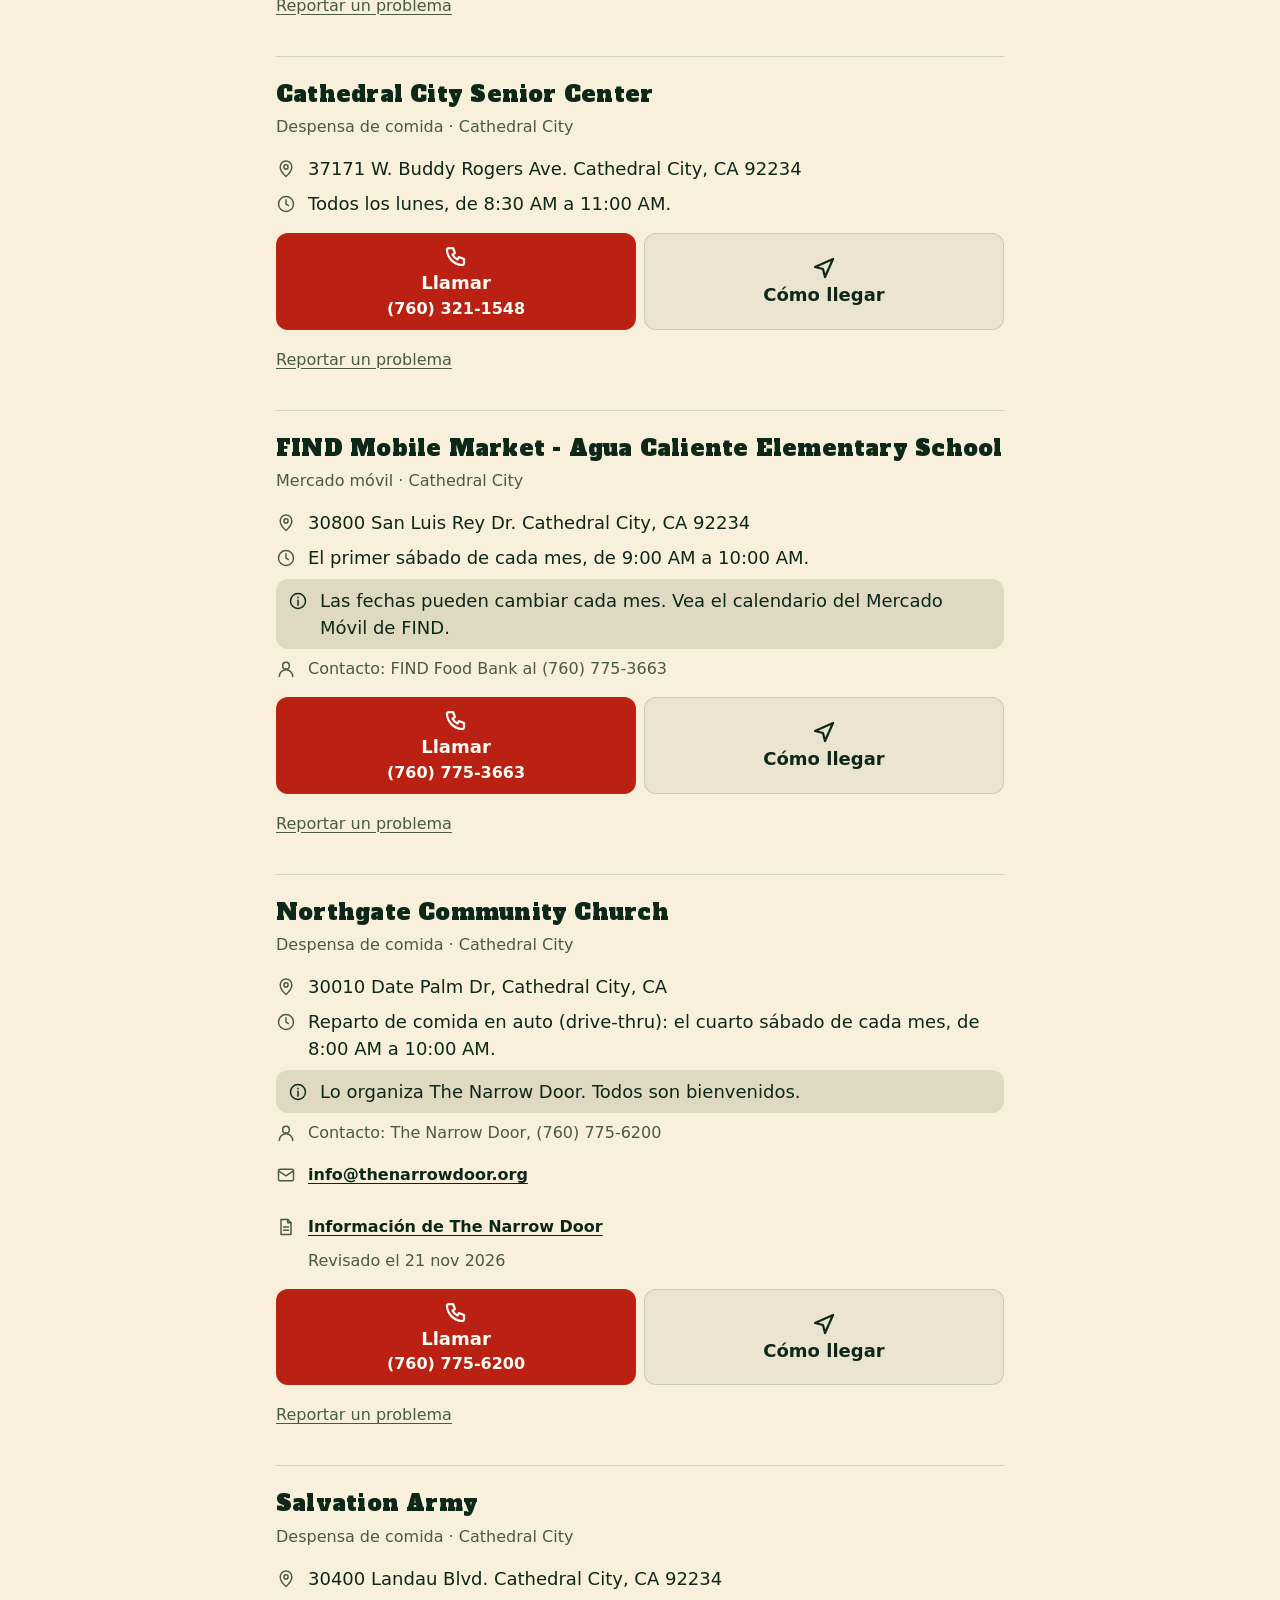
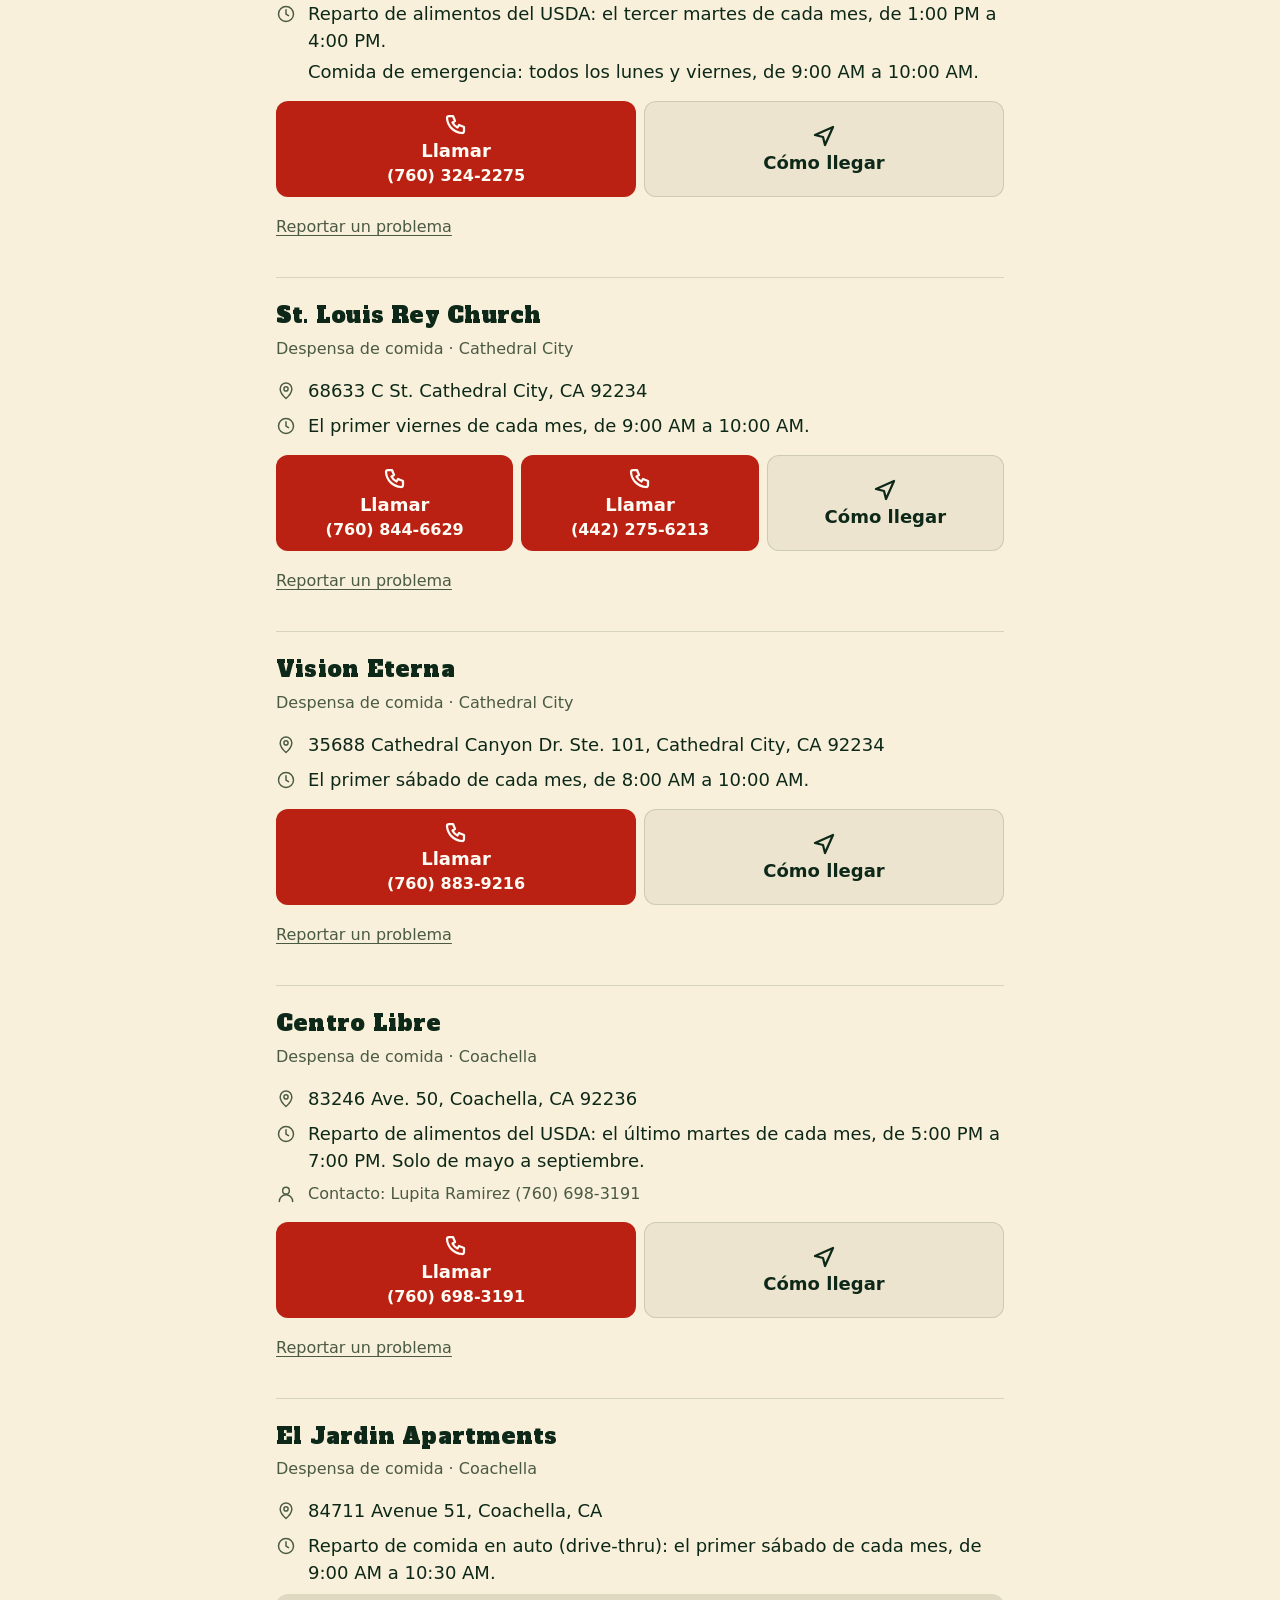
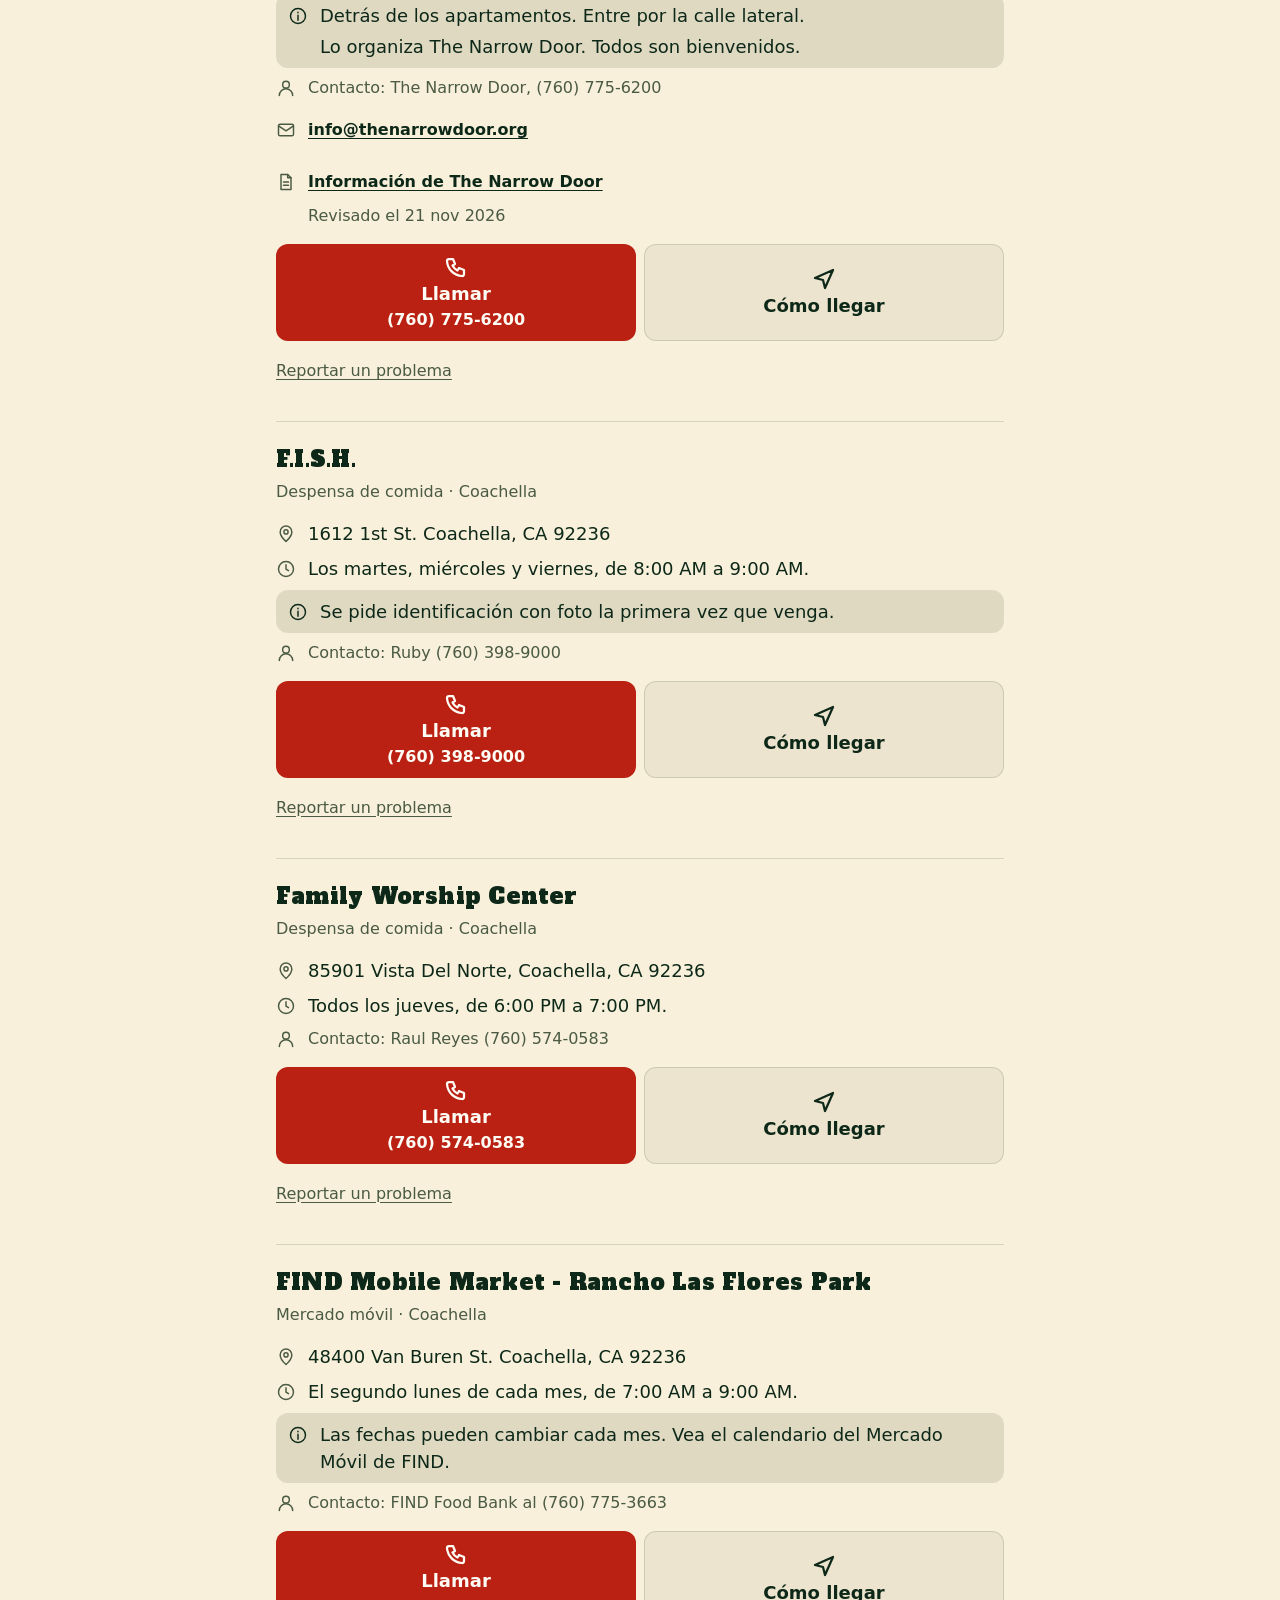
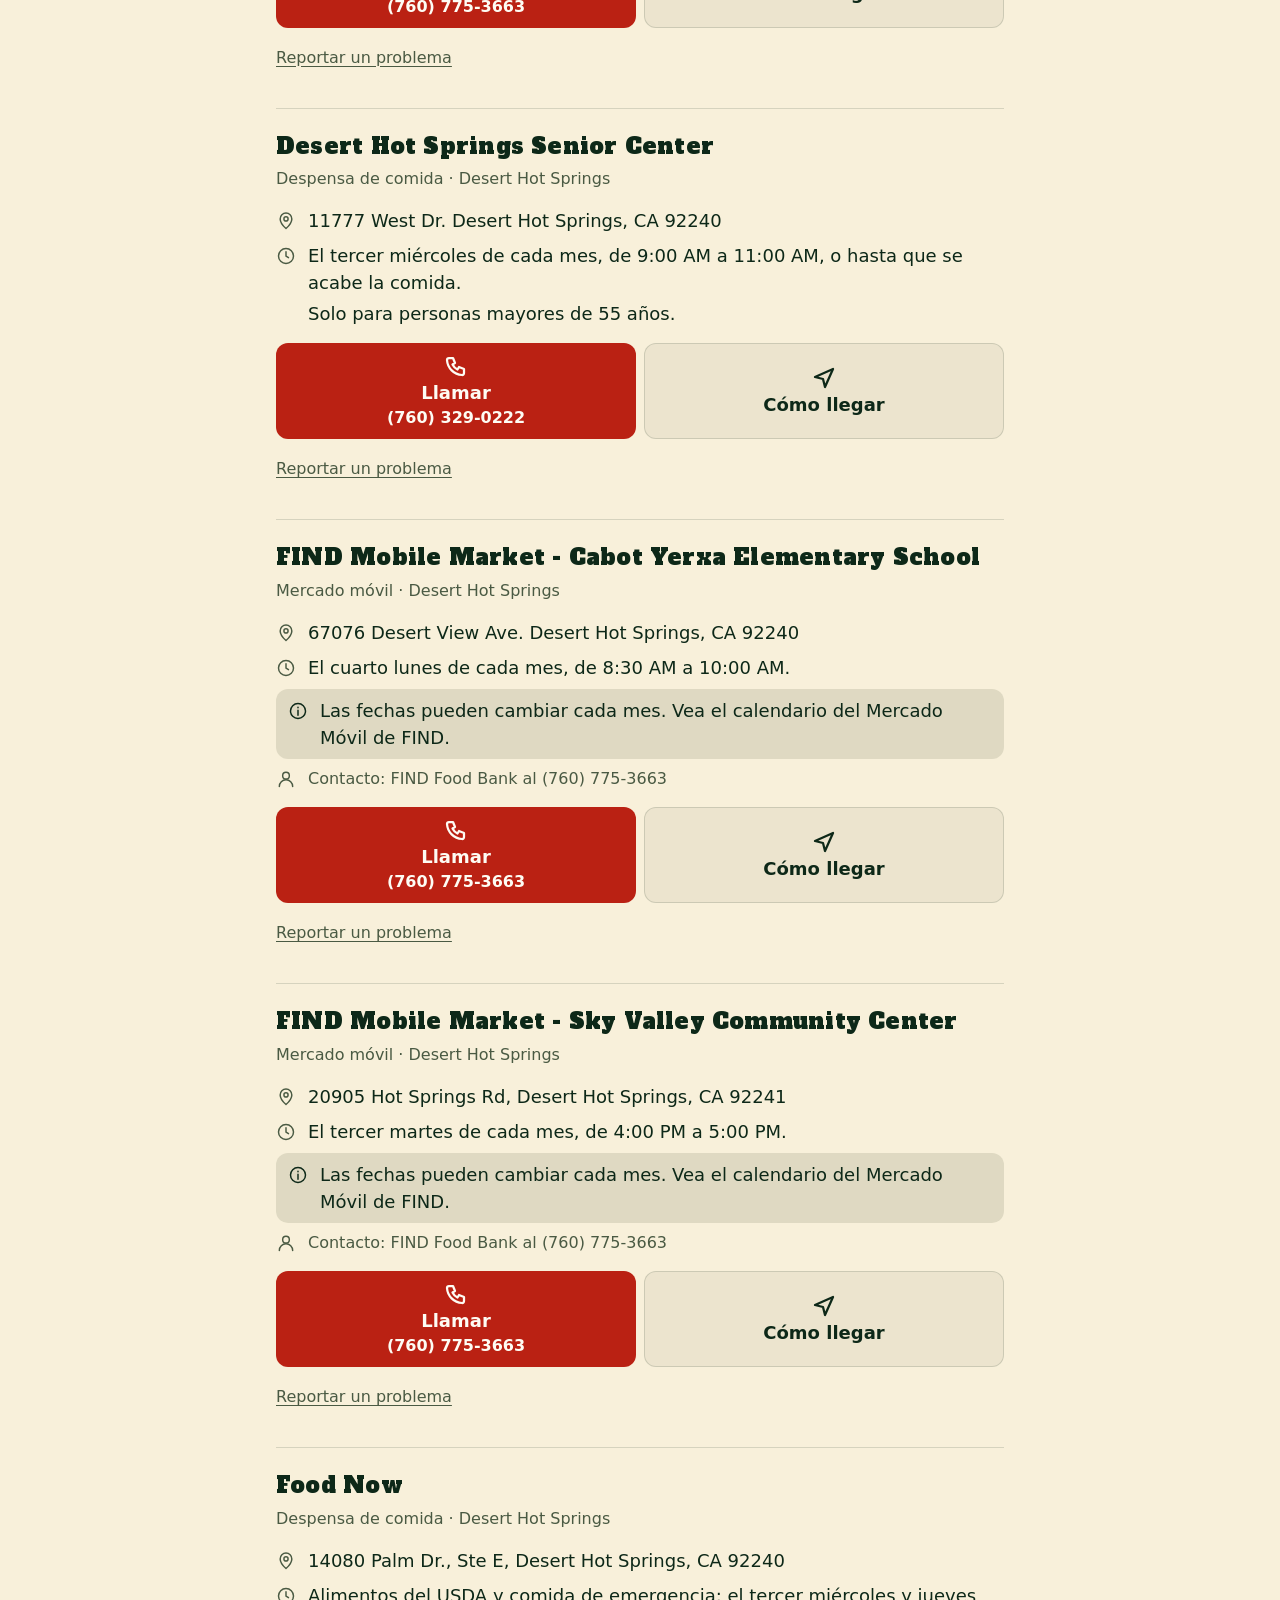
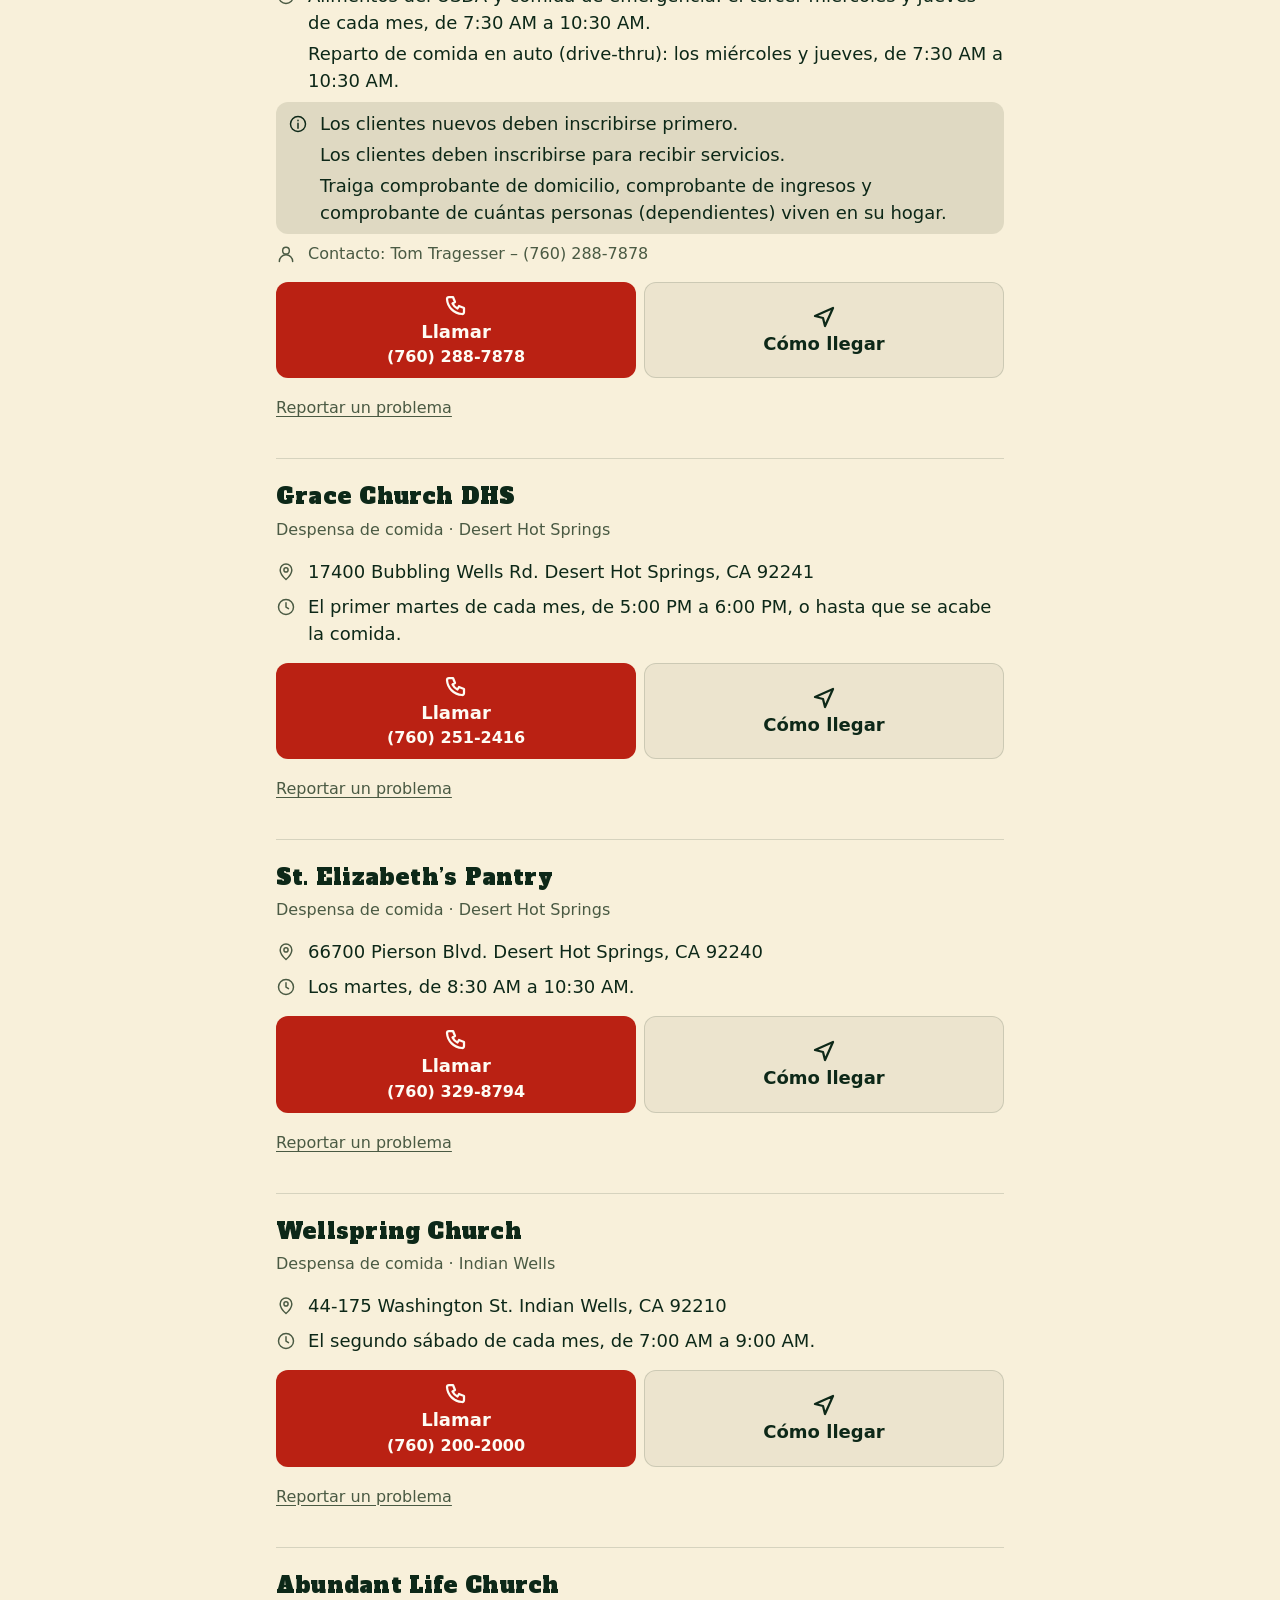
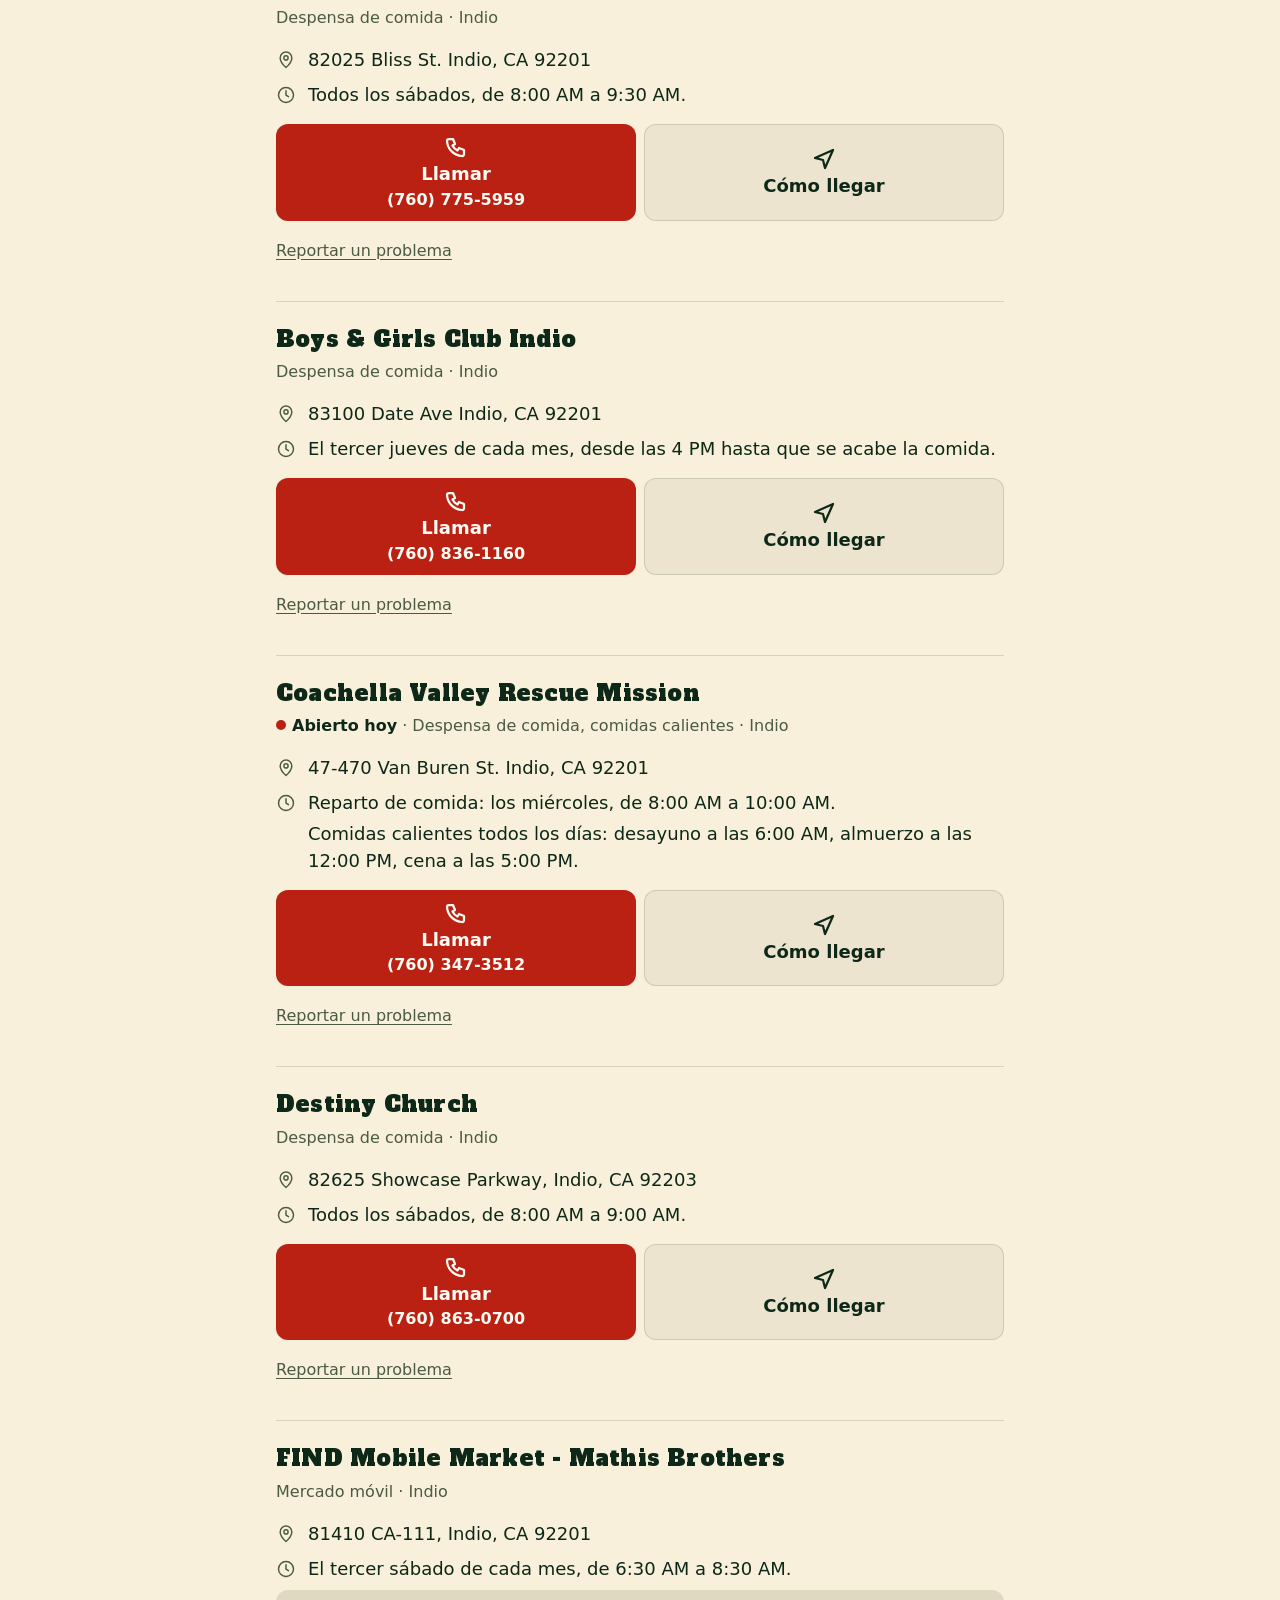
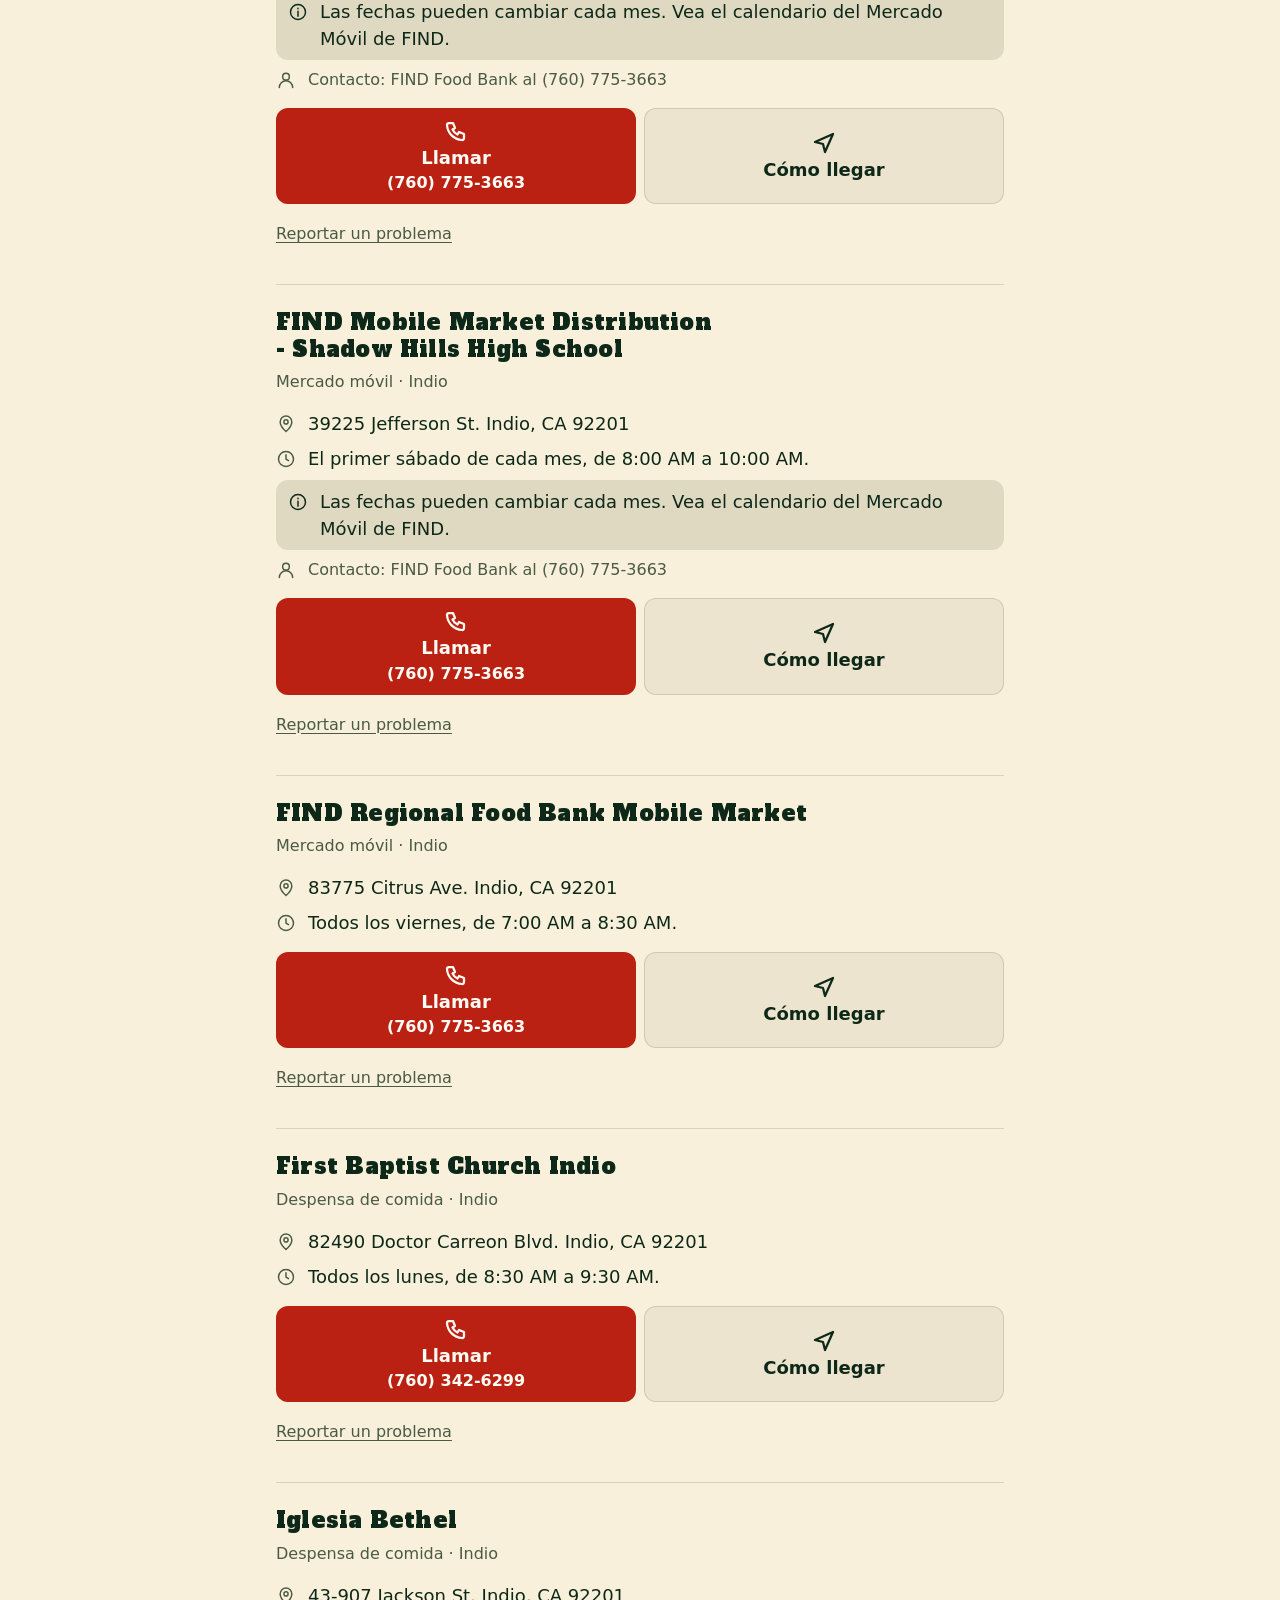
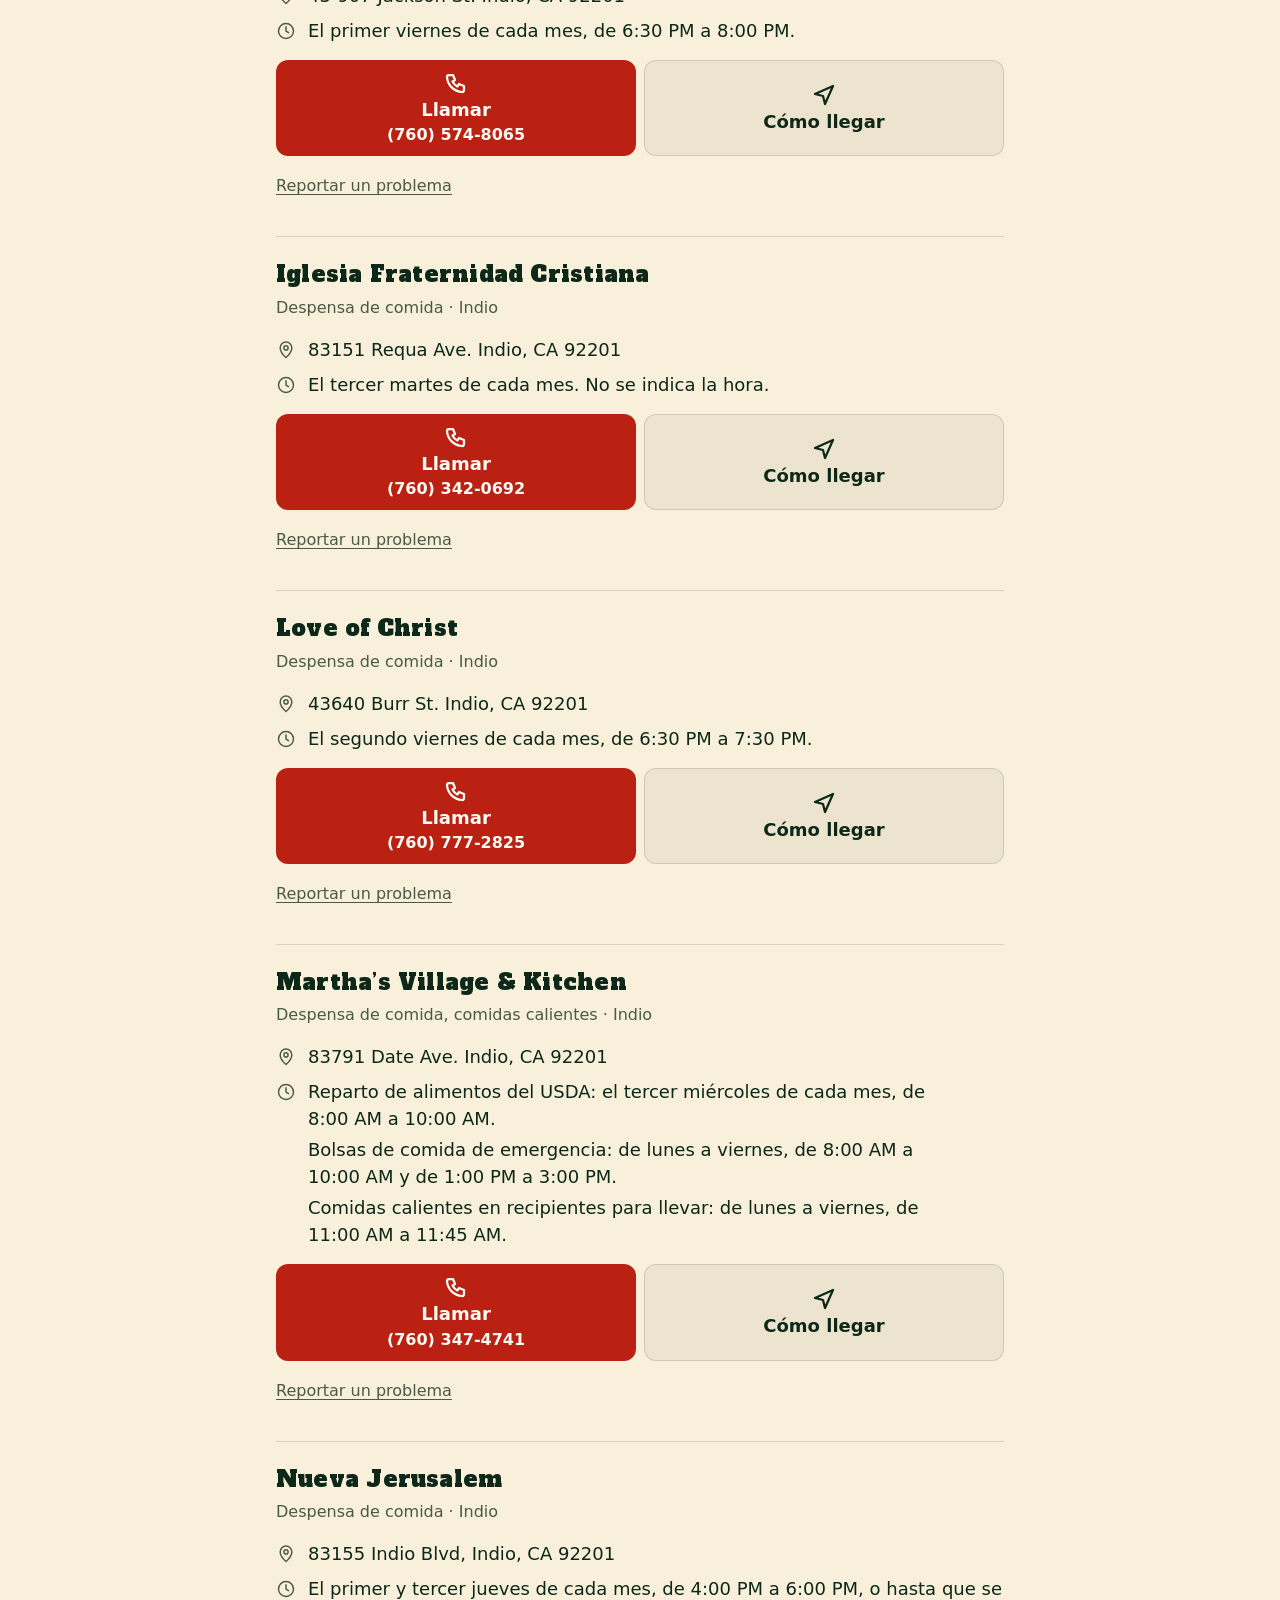
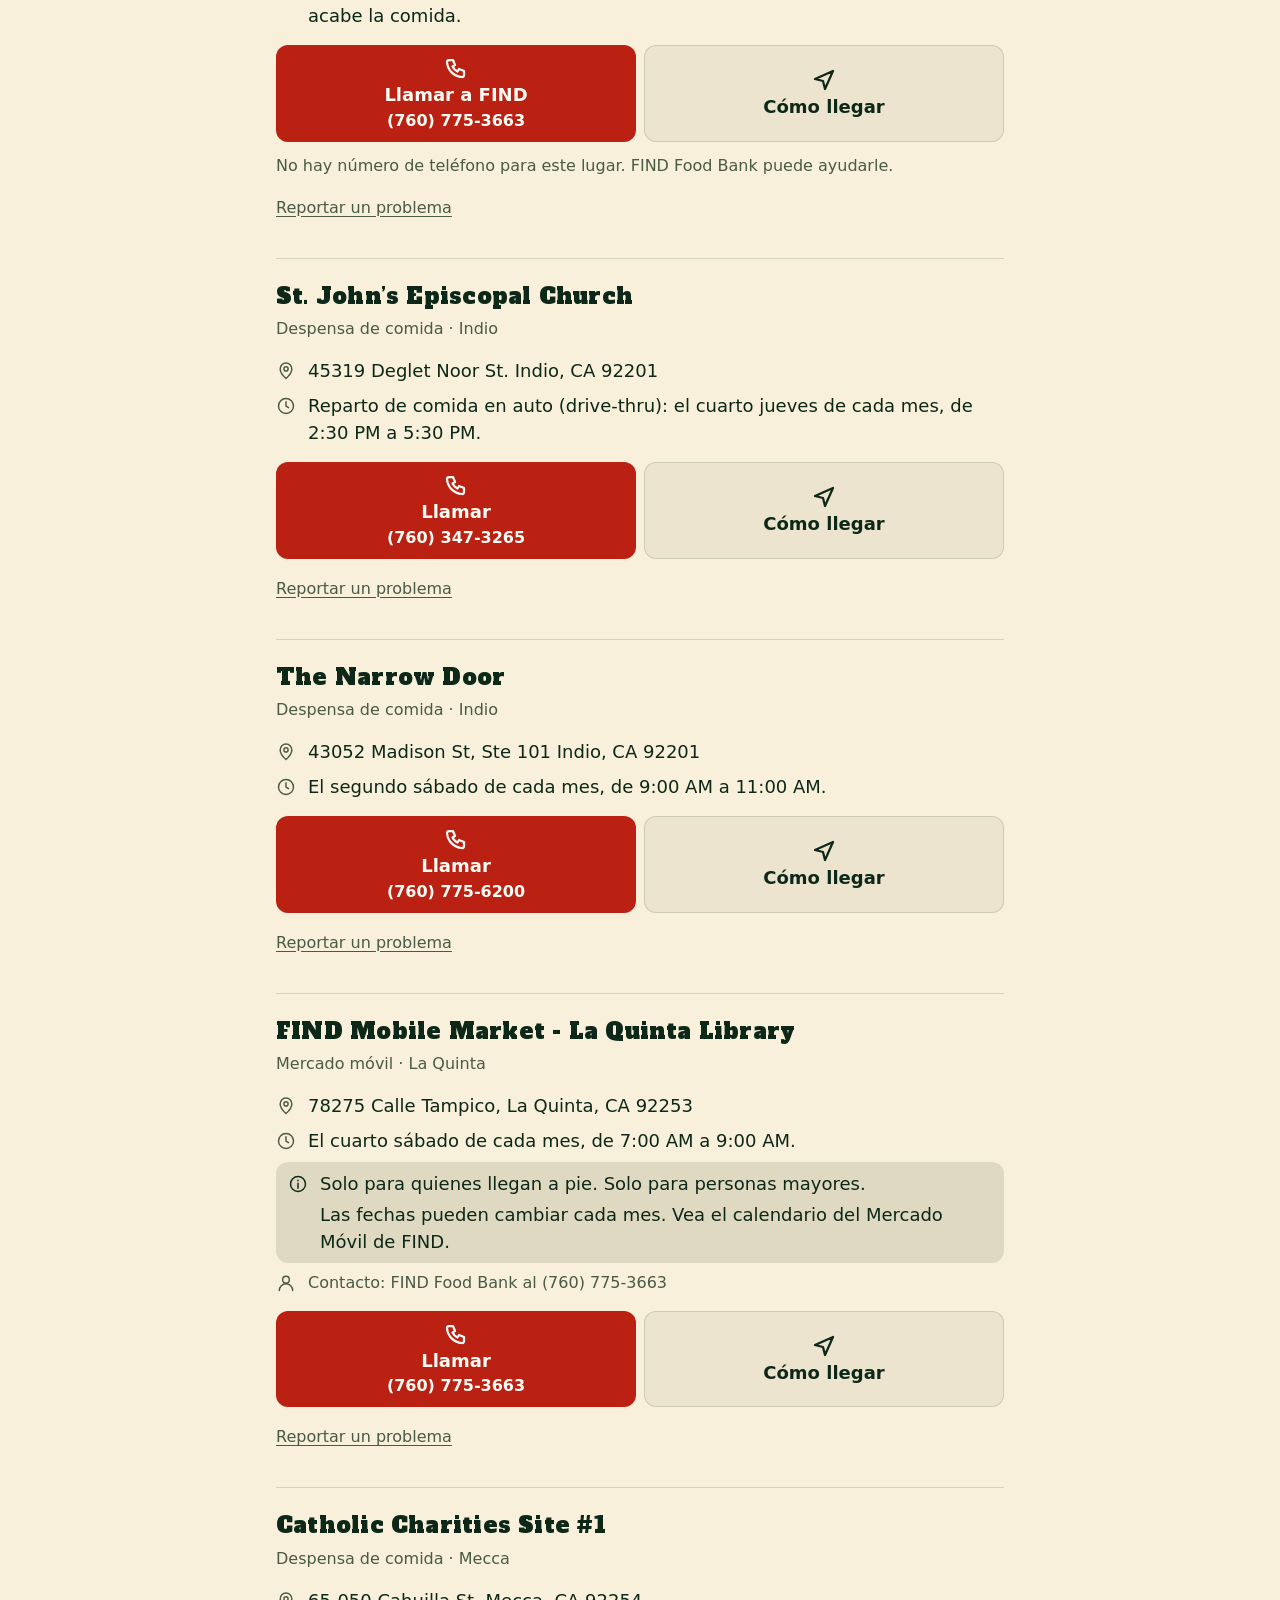
==== commit 98c1847d: "Pre-render the place list, add JSON-LD and a Report a problem link The home pages now contain every " ====
--- a/index.html
+++ b/index.html
@@ -33,8 +33,1131 @@
 <meta name="theme-color" content="#091d15" media="(prefers-color-scheme: dark)">
 <link rel="preload" href="fonts/alfa-slab-one-latin.woff2" as="font" type="font/woff2" crossorigin>
 <link rel="stylesheet" href="styles.css">
+<script type="application/ld+json">
+{
+ "@context": "https://schema.org",
+ "@type": "ItemList",
+ "name": "comidacoachellavalley",
+ "url": "https://comidacoachellavalley.github.io/",
+ "inLanguage": "es",
+ "numberOfItems": 59,
+ "itemListElement": [
+  {
+   "@type": "ListItem",
+   "position": 1,
+   "item": {
+    "@type": "Place",
+    "name": "Calvary Christian Center",
+    "isAccessibleForFree": true,
+    "description": "Reparto de alimentos del USDA: el sábado después del segundo jueves de cada mes, de 8:00 AM a 10:00 AM.",
+    "address": {
+     "@type": "PostalAddress",
+     "addressLocality": "Cathedral City",
+     "addressRegion": "CA",
+     "addressCountry": "US",
+     "streetAddress": "68550 Dinah Shore Dr.",
+     "postalCode": "92234"
+    },
+    "telephone": "(760) 656-3525"
+   }
+  },
+  {
+   "@type": "ListItem",
+   "position": 2,
+   "item": {
+    "@type": "Place",
+    "name": "Cathedral City Senior Center",
+    "isAccessibleForFree": true,
+    "description": "Todos los lunes, de 8:30 AM a 11:00 AM.",
+    "address": {
+     "@type": "PostalAddress",
+     "addressLocality": "Cathedral City",
+     "addressRegion": "CA",
+     "addressCountry": "US",
+     "streetAddress": "37171 W. Buddy Rogers Ave.",
+     "postalCode": "92234"
+    },
+    "telephone": "(760) 321-1548"
+   }
+  },
+  {
+   "@type": "ListItem",
+   "position": 3,
+   "item": {
+    "@type": "Place",
+    "name": "FIND Mobile Market - Agua Caliente Elementary School",
+    "isAccessibleForFree": true,
+    "description": "El primer sábado de cada mes, de 9:00 AM a 10:00 AM.",
+    "address": {
+     "@type": "PostalAddress",
+     "addressLocality": "Cathedral City",
+     "addressRegion": "CA",
+     "addressCountry": "US",
+     "streetAddress": "30800 San Luis Rey Dr.",
+     "postalCode": "92234"
+    },
+    "telephone": "(760) 775-3663"
+   }
+  },
+  {
+   "@type": "ListItem",
+   "position": 4,
+   "item": {
+    "@type": "Place",
+    "name": "Northgate Community Church",
+    "isAccessibleForFree": true,
+    "description": "Reparto de comida en auto (drive-thru): el cuarto sábado de cada mes, de 8:00 AM a 10:00 AM.",
+    "address": {
+     "@type": "PostalAddress",
+     "addressLocality": "Cathedral City",
+     "addressRegion": "CA",
+     "addressCountry": "US",
+     "streetAddress": "30010 Date Palm Dr"
+    },
+    "telephone": "(760) 775-6200"
+   }
+  },
+  {
+   "@type": "ListItem",
+   "position": 5,
+   "item": {
+    "@type": "Place",
+    "name": "Salvation Army",
+    "isAccessibleForFree": true,
+    "description": "Reparto de alimentos del USDA: el tercer martes de cada mes, de 1:00 PM a 4:00 PM. Comida de emergencia: todos los lunes y viernes, de 9:00 AM a 10:00 AM.",
+    "address": {
+     "@type": "PostalAddress",
+     "addressLocality": "Cathedral City",
+     "addressRegion": "CA",
+     "addressCountry": "US",
+     "streetAddress": "30400 Landau Blvd.",
+     "postalCode": "92234"
+    },
+    "telephone": "(760) 324-2275"
+   }
+  },
+  {
+   "@type": "ListItem",
+   "position": 6,
+   "item": {
+    "@type": "Place",
+    "name": "St. Louis Rey Church",
+    "isAccessibleForFree": true,
+    "description": "El primer viernes de cada mes, de 9:00 AM a 10:00 AM.",
+    "address": {
+     "@type": "PostalAddress",
+     "addressLocality": "Cathedral City",
+     "addressRegion": "CA",
+     "addressCountry": "US",
+     "streetAddress": "68633 C St.",
+     "postalCode": "92234"
+    },
+    "telephone": "(760) 844-6629"
+   }
+  },
+  {
+   "@type": "ListItem",
+   "position": 7,
+   "item": {
+    "@type": "Place",
+    "name": "Vision Eterna",
+    "isAccessibleForFree": true,
+    "description": "El primer sábado de cada mes, de 8:00 AM a 10:00 AM.",
+    "address": {
+     "@type": "PostalAddress",
+     "addressLocality": "Cathedral City",
+     "addressRegion": "CA",
+     "addressCountry": "US",
+     "streetAddress": "35688 Cathedral Canyon Dr. Ste. 101",
+     "postalCode": "92234"
+    },
+    "telephone": "(760) 883-9216"
+   }
+  },
+  {
+   "@type": "ListItem",
+   "position": 8,
+   "item": {
+    "@type": "Place",
+    "name": "Centro Libre",
+    "isAccessibleForFree": true,
+    "description": "Reparto de alimentos del USDA: el último martes de cada mes, de 5:00 PM a 7:00 PM. Solo de mayo a septiembre.",
+    "address": {
+     "@type": "PostalAddress",
+     "addressLocality": "Coachella",
+     "addressRegion": "CA",
+     "addressCountry": "US",
+     "streetAddress": "83246 Ave. 50",
+     "postalCode": "92236"
+    },
+    "telephone": "(760) 698-3191"
+   }
+  },
+  {
+   "@type": "ListItem",
+   "position": 9,
+   "item": {
+    "@type": "Place",
+    "name": "El Jardin Apartments",
+    "isAccessibleForFree": true,
+    "description": "Reparto de comida en auto (drive-thru): el primer sábado de cada mes, de 9:00 AM a 10:30 AM.",
+    "address": {
+     "@type": "PostalAddress",
+     "addressLocality": "Coachella",
+     "addressRegion": "CA",
+     "addressCountry": "US",
+     "streetAddress": "84711 Avenue 51"
+    },
+    "telephone": "(760) 775-6200"
+   }
+  },
+  {
+   "@type": "ListItem",
+   "position": 10,
+   "item": {
+    "@type": "Place",
+    "name": "F.I.S.H.",
+    "isAccessibleForFree": true,
+    "description": "Los martes, miércoles y viernes, de 8:00 AM a 9:00 AM.",
+    "address": {
+     "@type": "PostalAddress",
+     "addressLocality": "Coachella",
+     "addressRegion": "CA",
+     "addressCountry": "US",
+     "streetAddress": "1612 1st St.",
+     "postalCode": "92236"
+    },
+    "telephone": "(760) 398-9000"
+   }
+  },
+  {
+   "@type": "ListItem",
+   "position": 11,
+   "item": {
+    "@type": "Place",
+    "name": "Family Worship Center",
+    "isAccessibleForFree": true,
+    "description": "Todos los jueves, de 6:00 PM a 7:00 PM.",
+    "address": {
+     "@type": "PostalAddress",
+     "addressLocality": "Coachella",
+     "addressRegion": "CA",
+     "addressCountry": "US",
+     "streetAddress": "85901 Vista Del Norte",
+     "postalCode": "92236"
+    },
+    "telephone": "(760) 574-0583"
+   }
+  },
+  {
+   "@type": "ListItem",
+   "position": 12,
+   "item": {
+    "@type": "Place",
+    "name": "FIND Mobile Market - Rancho Las Flores Park",
+    "isAccessibleForFree": true,
+    "description": "El segundo lunes de cada mes, de 7:00 AM a 9:00 AM.",
+    "address": {
+     "@type": "PostalAddress",
+     "addressLocality": "Coachella",
+     "addressRegion": "CA",
+     "addressCountry": "US",
+     "streetAddress": "48400 Van Buren St.",
+     "postalCode": "92236"
+    },
+    "telephone": "(760) 775-3663"
+   }
+  },
+  {
+   "@type": "ListItem",
+   "position": 13,
+   "item": {
+    "@type": "Place",
+    "name": "Desert Hot Springs Senior Center",
+    "isAccessibleForFree": true,
+    "description": "El tercer miércoles de cada mes, de 9:00 AM a 11:00 AM, o hasta que se acabe la comida. Solo para personas mayores de 55 años.",
+    "address": {
+     "@type": "PostalAddress",
+     "addressLocality": "Desert Hot Springs",
+     "addressRegion": "CA",
+     "addressCountry": "US",
+     "streetAddress": "11777 West Dr.",
+     "postalCode": "92240"
+    },
+    "telephone": "(760) 329-0222"
+   }
+  },
+  {
+   "@type": "ListItem",
+   "position": 14,
+   "item": {
+    "@type": "Place",
+    "name": "FIND Mobile Market - Cabot Yerxa Elementary School",
+    "isAccessibleForFree": true,
+    "description": "El cuarto lunes de cada mes, de 8:30 AM a 10:00 AM.",
+    "address": {
+     "@type": "PostalAddress",
+     "addressLocality": "Desert Hot Springs",
+     "addressRegion": "CA",
+     "addressCountry": "US",
+     "streetAddress": "67076 Desert View Ave.",
+     "postalCode": "92240"
+    },
+    "telephone": "(760) 775-3663"
+   }
+  },
+  {
+   "@type": "ListItem",
+   "position": 15,
+   "item": {
+    "@type": "Place",
+    "name": "FIND Mobile Market - Sky Valley Community Center",
+    "isAccessibleForFree": true,
+    "description": "El tercer martes de cada mes, de 4:00 PM a 5:00 PM.",
+    "address": {
+     "@type": "PostalAddress",
+     "addressLocality": "Desert Hot Springs",
+     "addressRegion": "CA",
+     "addressCountry": "US",
+     "streetAddress": "20905 Hot Springs Rd",
+     "postalCode": "92241"
+    },
+    "telephone": "(760) 775-3663"
+   }
+  },
+  {
+   "@type": "ListItem",
+   "position": 16,
+   "item": {
+    "@type": "Place",
+    "name": "Food Now",
+    "isAccessibleForFree": true,
+    "description": "Alimentos del USDA y comida de emergencia: el tercer miércoles y jueves de cada mes, de 7:30 AM a 10:30 AM. Reparto de comida en auto (drive-thru): los miércoles y jueves, de 7:30 AM a 10:30 AM.",
+    "address": {
+     "@type": "PostalAddress",
+     "addressLocality": "Desert Hot Springs",
+     "addressRegion": "CA",
+     "addressCountry": "US",
+     "streetAddress": "14080 Palm Dr., Ste E",
+     "postalCode": "92240"
+    },
+    "telephone": "(760) 288-7878"
+   }
+  },
+  {
+   "@type": "ListItem",
+   "position": 17,
+   "item": {
+    "@type": "Place",
+    "name": "Grace Church DHS",
+    "isAccessibleForFree": true,
+    "description": "El primer martes de cada mes, de 5:00 PM a 6:00 PM, o hasta que se acabe la comida.",
+    "address": {
+     "@type": "PostalAddress",
+     "addressLocality": "Desert Hot Springs",
+     "addressRegion": "CA",
+     "addressCountry": "US",
+     "streetAddress": "17400 Bubbling Wells Rd.",
+     "postalCode": "92241"
+    },
+    "telephone": "(760) 251-2416"
+   }
+  },
+  {
+   "@type": "ListItem",
+   "position": 18,
+   "item": {
+    "@type": "Place",
+    "name": "St. Elizabeth’s Pantry",
+    "isAccessibleForFree": true,
+    "description": "Los martes, de 8:30 AM a 10:30 AM.",
+    "address": {
+     "@type": "PostalAddress",
+     "addressLocality": "Desert Hot Springs",
+     "addressRegion": "CA",
+     "addressCountry": "US",
+     "streetAddress": "66700 Pierson Blvd.",
+     "postalCode": "92240"
+    },
+    "telephone": "(760) 329-8794"
+   }
+  },
+  {
+   "@type": "ListItem",
+   "position": 19,
+   "item": {
+    "@type": "Place",
+    "name": "Wellspring Church",
+    "isAccessibleForFree": true,
+    "description": "El segundo sábado de cada mes, de 7:00 AM a 9:00 AM.",
+    "address": {
+     "@type": "PostalAddress",
+     "addressLocality": "Indian Wells",
+     "addressRegion": "CA",
+     "addressCountry": "US",
+     "streetAddress": "44-175 Washington St.",
+     "postalCode": "92210"
+    },
+    "telephone": "(760) 200-2000"
+   }
+  },
+  {
+   "@type": "ListItem",
+   "position": 20,
+   "item": {
+    "@type": "Place",
+    "name": "Abundant Life Church",
+    "isAccessibleForFree": true,
+    "description": "Todos los sábados, de 8:00 AM a 9:30 AM.",
+    "address": {
+     "@type": "PostalAddress",
+     "addressLocality": "Indio",
+     "addressRegion": "CA",
+     "addressCountry": "US",
+     "streetAddress": "82025 Bliss St.",
+     "postalCode": "92201"
+    },
+    "telephone": "(760) 775-5959"
+   }
+  },
+  {
+   "@type": "ListItem",
+   "position": 21,
+   "item": {
+    "@type": "Place",
+    "name": "Boys & Girls Club Indio",
+    "isAccessibleForFree": true,
+    "description": "El tercer jueves de cada mes, desde las 4 PM hasta que se acabe la comida.",
+    "address": {
+     "@type": "PostalAddress",
+     "addressLocality": "Indio",
+     "addressRegion": "CA",
+     "addressCountry": "US",
+     "streetAddress": "83100 Date Ave",
+     "postalCode": "92201"
+    },
+    "telephone": "(760) 836-1160"
+   }
+  },
+  {
+   "@type": "ListItem",
+   "position": 22,
+   "item": {
+    "@type": "Place",
+    "name": "Coachella Valley Rescue Mission",
+    "isAccessibleForFree": true,
+    "description": "Reparto de comida: los miércoles, de 8:00 AM a 10:00 AM. Comidas calientes todos los días: desayuno a las 6:00 AM, almuerzo a las 12:00 PM, cena a las 5:00 PM.",
+    "address": {
+     "@type": "PostalAddress",
+     "addressLocality": "Indio",
+     "addressRegion": "CA",
+     "addressCountry": "US",
+     "streetAddress": "47-470 Van Buren St.",
+     "postalCode": "92201"
+    },
+    "telephone": "(760) 347-3512"
+   }
+  },
+  {
+   "@type": "ListItem",
+   "position": 23,
+   "item": {
+    "@type": "Place",
+    "name": "Destiny Church",
+    "isAccessibleForFree": true,
+    "description": "Todos los sábados, de 8:00 AM a 9:00 AM.",
+    "address": {
+     "@type": "PostalAddress",
+     "addressLocality": "Indio",
+     "addressRegion": "CA",
+     "addressCountry": "US",
+     "streetAddress": "82625 Showcase Parkway",
+     "postalCode": "92203"
+    },
+    "telephone": "(760) 863-0700"
+   }
+  },
+  {
+   "@type": "ListItem",
+   "position": 24,
+   "item": {
+    "@type": "Place",
+    "name": "FIND Mobile Market - Mathis Brothers",
+    "isAccessibleForFree": true,
+    "description": "El tercer sábado de cada mes, de 6:30 AM a 8:30 AM.",
+    "address": {
+     "@type": "PostalAddress",
+     "addressLocality": "Indio",
+     "addressRegion": "CA",
+     "addressCountry": "US",
+     "streetAddress": "81410 CA-111",
+     "postalCode": "92201"
+    },
+    "telephone": "(760) 775-3663"
+   }
+  },
+  {
+   "@type": "ListItem",
+   "position": 25,
+   "item": {
+    "@type": "Place",
+    "name": "FIND Mobile Market Distribution - Shadow Hills High School",
+    "isAccessibleForFree": true,
+    "description": "El primer sábado de cada mes, de 8:00 AM a 10:00 AM.",
+    "address": {
+     "@type": "PostalAddress",
+     "addressLocality": "Indio",
+     "addressRegion": "CA",
+     "addressCountry": "US",
+     "streetAddress": "39225 Jefferson St.",
+     "postalCode": "92201"
+    },
+    "telephone": "(760) 775-3663"
+   }
+  },
+  {
+   "@type": "ListItem",
+   "position": 26,
+   "item": {
+    "@type": "Place",
+    "name": "FIND Regional Food Bank Mobile Market",
+    "isAccessibleForFree": true,
+    "description": "Todos los viernes, de 7:00 AM a 8:30 AM.",
+    "address": {
+     "@type": "PostalAddress",
+     "addressLocality": "Indio",
+     "addressRegion": "CA",
+     "addressCountry": "US",
+     "streetAddress": "83775 Citrus Ave.",
+     "postalCode": "92201"
+    },
+    "telephone": "(760) 775-3663"
+   }
+  },
+  {
+   "@type": "ListItem",
+   "position": 27,
+   "item": {
+    "@type": "Place",
+    "name": "First Baptist Church Indio",
+    "isAccessibleForFree": true,
+    "description": "Todos los lunes, de 8:30 AM a 9:30 AM.",
+    "address": {
+     "@type": "PostalAddress",
+     "addressLocality": "Indio",
+     "addressRegion": "CA",
+     "addressCountry": "US",
+     "streetAddress": "82490 Doctor Carreon Blvd.",
+     "postalCode": "92201"
+    },
+    "telephone": "(760) 342-6299"
+   }
+  },
+  {
+   "@type": "ListItem",
+   "position": 28,
+   "item": {
+    "@type": "Place",
+    "name": "Iglesia Bethel",
+    "isAccessibleForFree": true,
+    "description": "El primer viernes de cada mes, de 6:30 PM a 8:00 PM.",
+    "address": {
+     "@type": "PostalAddress",
+     "addressLocality": "Indio",
+     "addressRegion": "CA",
+     "addressCountry": "US",
+     "streetAddress": "43-907 Jackson St.",
+     "postalCode": "92201"
+    },
+    "telephone": "(760) 574-8065"
+   }
+  },
+  {
+   "@type": "ListItem",
+   "position": 29,
+   "item": {
+    "@type": "Place",
+    "name": "Iglesia Fraternidad Cristiana",
+    "isAccessibleForFree": true,
+    "description": "El tercer martes de cada mes. No se indica la hora.",
+    "address": {
+     "@type": "PostalAddress",
+     "addressLocality": "Indio",
+     "addressRegion": "CA",
+     "addressCountry": "US",
+     "streetAddress": "83151 Requa Ave.",
+     "postalCode": "92201"
+    },
+    "telephone": "(760) 342-0692"
+   }
+  },
+  {
+   "@type": "ListItem",
+   "position": 30,
+   "item": {
+    "@type": "Place",
+    "name": "Love of Christ",
+    "isAccessibleForFree": true,
+    "description": "El segundo viernes de cada mes, de 6:30 PM a 7:30 PM.",
+    "address": {
+     "@type": "PostalAddress",
+     "addressLocality": "Indio",
+     "addressRegion": "CA",
+     "addressCountry": "US",
+     "streetAddress": "43640 Burr St.",
+     "postalCode": "92201"
+    },
+    "telephone": "(760) 777-2825"
+   }
+  },
+  {
+   "@type": "ListItem",
+   "position": 31,
+   "item": {
+    "@type": "Place",
+    "name": "Martha’s Village & Kitchen",
+    "isAccessibleForFree": true,
+    "description": "Reparto de alimentos del USDA: el tercer miércoles de cada mes, de 8:00 AM a 10:00 AM. Bolsas de comida de emergencia: de lunes a viernes, de 8:00 AM a 10:00 AM y de 1:00 PM a 3:00 PM. Comidas calientes en recipientes para llevar: de lunes a viernes, de 11:00 AM a 11:45 AM.",
+    "address": {
+     "@type": "PostalAddress",
+     "addressLocality": "Indio",
+     "addressRegion": "CA",
+     "addressCountry": "US",
+     "streetAddress": "83791 Date Ave.",
+     "postalCode": "92201"
+    },
+    "telephone": "(760) 347-4741"
+   }
+  },
+  {
+   "@type": "ListItem",
+   "position": 32,
+   "item": {
+    "@type": "Place",
+    "name": "Nueva Jerusalem",
+    "isAccessibleForFree": true,
+    "description": "El primer y tercer jueves de cada mes, de 4:00 PM a 6:00 PM, o hasta que se acabe la comida.",
+    "address": {
+     "@type": "PostalAddress",
+     "addressLocality": "Indio",
+     "addressRegion": "CA",
+     "addressCountry": "US",
+     "streetAddress": "83155",
+     "postalCode": "92201"
+    }
+   }
+  },
+  {
+   "@type": "ListItem",
+   "position": 33,
+   "item": {
+    "@type": "Place",
+    "name": "St. John’s Episcopal Church",
+    "isAccessibleForFree": true,
+    "description": "Reparto de comida en auto (drive-thru): el cuarto jueves de cada mes, de 2:30 PM a 5:30 PM.",
+    "address": {
+     "@type": "PostalAddress",
+     "addressLocality": "Indio",
+     "addressRegion": "CA",
+     "addressCountry": "US",
+     "streetAddress": "45319 Deglet Noor St.",
+     "postalCode": "92201"
+    },
+    "telephone": "(760) 347-3265"
+   }
+  },
+  {
+   "@type": "ListItem",
+   "position": 34,
+   "item": {
+    "@type": "Place",
+    "name": "The Narrow Door",
+    "isAccessibleForFree": true,
+    "description": "El segundo sábado de cada mes, de 9:00 AM a 11:00 AM.",
+    "address": {
+     "@type": "PostalAddress",
+     "addressLocality": "Indio",
+     "addressRegion": "CA",
+     "addressCountry": "US",
+     "streetAddress": "43052 Madison St, Ste 101",
+     "postalCode": "92201"
+    },
+    "telephone": "(760) 775-6200"
+   }
+  },
+  {
+   "@type": "ListItem",
+   "position": 35,
+   "item": {
+    "@type": "Place",
+    "name": "FIND Mobile Market - La Quinta Library",
+    "isAccessibleForFree": true,
+    "description": "El cuarto sábado de cada mes, de 7:00 AM a 9:00 AM.",
+    "address": {
+     "@type": "PostalAddress",
+     "addressLocality": "La Quinta",
+     "addressRegion": "CA",
+     "addressCountry": "US",
+     "streetAddress": "78275 Calle Tampico",
+     "postalCode": "92253"
+    },
+    "telephone": "(760) 775-3663"
+   }
+  },
+  {
+   "@type": "ListItem",
+   "position": 36,
+   "item": {
+    "@type": "Place",
+    "name": "Catholic Charities Site #1",
+    "isAccessibleForFree": true,
+    "description": "Los miércoles, de 8:00 AM a 9:15 AM.",
+    "address": {
+     "@type": "PostalAddress",
+     "addressLocality": "Mecca",
+     "addressRegion": "CA",
+     "addressCountry": "US",
+     "streetAddress": "65-050 Cahuilla St.",
+     "postalCode": "92254"
+    }
+   }
+  },
+  {
+   "@type": "ListItem",
+   "position": 37,
+   "item": {
+    "@type": "Place",
+    "name": "Catholic Charities Site #2",
+    "isAccessibleForFree": true,
+    "description": "Los miércoles, de 8:00 AM a 9:15 AM.",
+    "address": {
+     "@type": "PostalAddress",
+     "addressLocality": "Mecca",
+     "addressRegion": "CA",
+     "addressCountry": "US",
+     "streetAddress": "99-155 Sea View Dr.",
+     "postalCode": "92254"
+    }
+   }
+  },
+  {
+   "@type": "ListItem",
+   "position": 38,
+   "item": {
+    "@type": "Place",
+    "name": "FIND Mobile Market - Mecca Elementary School",
+    "isAccessibleForFree": true,
+    "description": "El segundo lunes de cada mes, de 4:00 PM a 6:00 PM.",
+    "address": {
+     "@type": "PostalAddress",
+     "addressLocality": "Mecca",
+     "addressRegion": "CA",
+     "addressCountry": "US",
+     "streetAddress": "65250 Coahuilla St.",
+     "postalCode": "92254"
+    },
+    "telephone": "(760) 775-3663"
+   }
+  },
+  {
+   "@type": "ListItem",
+   "position": 39,
+   "item": {
+    "@type": "Place",
+    "name": "FIND Mobile Market - North Shore Community Park",
+    "isAccessibleForFree": true,
+    "description": "El cuarto martes de cada mes, de 4:00 PM a 6:00 PM.",
+    "address": {
+     "@type": "PostalAddress",
+     "addressLocality": "Mecca",
+     "addressRegion": "CA",
+     "addressCountry": "US",
+     "streetAddress": "99480 70th Ave.",
+     "postalCode": "92254"
+    },
+    "telephone": "(760) 775-3663"
+   }
+  },
+  {
+   "@type": "ListItem",
+   "position": 40,
+   "item": {
+    "@type": "Place",
+    "name": "Galilee Center",
+    "isAccessibleForFree": true,
+    "description": "Los jueves, desde las 3:00 PM hasta que se acabe la comida. La inscripción empieza a las 3:00 PM.",
+    "address": {
+     "@type": "PostalAddress",
+     "addressLocality": "Mecca",
+     "addressRegion": "CA",
+     "addressCountry": "US",
+     "streetAddress": "66-101 Hammond Rd.",
+     "postalCode": "92254"
+    },
+    "telephone": "(760) 396-9100"
+   }
+  },
+  {
+   "@type": "ListItem",
+   "position": 41,
+   "item": {
+    "@type": "Place",
+    "name": "Iglesia Un Manantial en el Desierto Site",
+    "isAccessibleForFree": true,
+    "description": "Cada dos jueves, a las 8:00 PM.",
+    "address": {
+     "@type": "PostalAddress",
+     "addressLocality": "North Shore",
+     "addressRegion": "CA",
+     "addressCountry": "US",
+     "streetAddress": "99241 Access Rd.",
+     "postalCode": "92254"
+    },
+    "telephone": "(760) 238-2186"
+   }
+  },
+  {
+   "@type": "ListItem",
+   "position": 42,
+   "item": {
+    "@type": "Place",
+    "name": "La Mision de San Juan Diego",
+    "isAccessibleForFree": true,
+    "description": "El primer martes de cada mes, de 5:00 PM a 6:00 PM, o hasta que se acabe la comida.",
+    "address": {
+     "@type": "PostalAddress",
+     "addressLocality": "North Shore/Mecca",
+     "addressRegion": "CA",
+     "addressCountry": "US",
+     "streetAddress": "100110 Compass Dr.",
+     "postalCode": "92254"
+    },
+    "telephone": "(760) 899-2012"
+   }
+  },
+  {
+   "@type": "ListItem",
+   "position": 43,
+   "item": {
+    "@type": "Place",
+    "name": "FIND Mobile Market - Palm Desert High School",
+    "isAccessibleForFree": true,
+    "description": "El cuarto miércoles de cada mes, de 4:30 PM a 6:00 PM.",
+    "address": {
+     "@type": "PostalAddress",
+     "addressLocality": "Palm Desert",
+     "addressRegion": "CA",
+     "addressCountry": "US",
+     "streetAddress": "74910 Aztec Rd.",
+     "postalCode": "92260"
+    },
+    "telephone": "(760) 775-3663"
+   }
+  },
+  {
+   "@type": "ListItem",
+   "position": 44,
+   "item": {
+    "@type": "Place",
+    "name": "Palm Desert Oasis Church",
+    "isAccessibleForFree": true,
+    "description": "Todos los sábados, de 7:30 AM a 8:30 AM.",
+    "address": {
+     "@type": "PostalAddress",
+     "addressLocality": "Palm Desert",
+     "addressRegion": "CA",
+     "addressCountry": "US",
+     "streetAddress": "74-200 Country Club Dr.",
+     "postalCode": "92260"
+    },
+    "telephone": "(760) 568-0809"
+   }
+  },
+  {
+   "@type": "ListItem",
+   "position": 45,
+   "item": {
+    "@type": "Place",
+    "name": "St. John’s Lutheran Church",
+    "isAccessibleForFree": true,
+    "description": "El tercer sábado de cada mes, de 7:00 AM a 8:00 AM.",
+    "address": {
+     "@type": "PostalAddress",
+     "addressLocality": "Palm Desert",
+     "addressRegion": "CA",
+     "addressCountry": "US",
+     "streetAddress": "42-695 Washington St.",
+     "postalCode": "92211"
+    },
+    "telephone": "(760) 345-2122"
+   }
+  },
+  {
+   "@type": "ListItem",
+   "position": 46,
+   "item": {
+    "@type": "Place",
+    "name": "St. Margaret’s Church Neighbors 4 Neighbors",
+    "isAccessibleForFree": true,
+    "description": "Todos los martes, de 10:00 AM a 5:00 PM.",
+    "address": {
+     "@type": "PostalAddress",
+     "addressLocality": "Palm Desert",
+     "addressRegion": "CA",
+     "addressCountry": "US",
+     "streetAddress": "47-535 Hwy 74",
+     "postalCode": "92260"
+    },
+    "telephone": "(760) 346-2697 ext. 102"
+   }
+  },
+  {
+   "@type": "ListItem",
+   "position": 47,
+   "item": {
+    "@type": "Place",
+    "name": "The Joslyn Center",
+    "isAccessibleForFree": true,
+    "description": "Todos los viernes, de 8:00 AM a 10:00 AM, o hasta que se acabe la comida. Abierto a todas las edades de la comunidad de Cove.",
+    "address": {
+     "@type": "PostalAddress",
+     "addressLocality": "Palm Desert",
+     "addressRegion": "CA",
+     "addressCountry": "US",
+     "streetAddress": "73-750 Catalina Way",
+     "postalCode": "92260"
+    },
+    "telephone": "(760) 895-4652"
+   }
+  },
+  {
+   "@type": "ListItem",
+   "position": 48,
+   "item": {
+    "@type": "Place",
+    "name": "Desert Chapel",
+    "isAccessibleForFree": true,
+    "description": "El segundo y cuarto sábado de cada mes, de 7:00 AM a 8:00 AM.",
+    "address": {
+     "@type": "PostalAddress",
+     "addressLocality": "Palm Springs",
+     "addressRegion": "CA",
+     "addressCountry": "US",
+     "streetAddress": "630 S. Sunrise Way",
+     "postalCode": "92264"
+    },
+    "telephone": "(760) 327-2772"
+   }
+  },
+  {
+   "@type": "ListItem",
+   "position": 49,
+   "item": {
+    "@type": "Place",
+    "name": "FIND Mobile Market - James O. Jessie Desert Highlands Unity Center",
+    "isAccessibleForFree": true,
+    "description": "El segundo y cuarto jueves de cada mes, de 4:00 PM a 6:00 PM.",
+    "address": {
+     "@type": "PostalAddress",
+     "addressLocality": "Palm Springs",
+     "addressRegion": "CA",
+     "addressCountry": "US",
+     "streetAddress": "480 W Tramview Rd.",
+     "postalCode": "92262"
+    },
+    "telephone": "(760) 775-3663"
+   }
+  },
+  {
+   "@type": "ListItem",
+   "position": 50,
+   "item": {
+    "@type": "Place",
+    "name": "FIND Mobile Market - Palm Springs Convention Center",
+    "isAccessibleForFree": true,
+    "description": "El primer jueves de cada mes, de 4:00 PM a 6:00 PM.",
+    "address": {
+     "@type": "PostalAddress",
+     "addressLocality": "Palm Springs",
+     "addressRegion": "CA",
+     "addressCountry": "US",
+     "streetAddress": "277 N. Avenida Caballeros",
+     "postalCode": "92262"
+    },
+    "telephone": "(760) 775-3663"
+   }
+  },
+  {
+   "@type": "ListItem",
+   "position": 51,
+   "item": {
+    "@type": "Place",
+    "name": "St. Theresa’s Catholic Church",
+    "isAccessibleForFree": true,
+    "description": "Reparto de comida: los lunes, de 7:30 AM a 11:30 AM. Se puede recoger comida de emergencia otros días de la semana, si hay. Por favor llame al número de abajo.",
+    "address": {
+     "@type": "PostalAddress",
+     "addressLocality": "Palm Springs",
+     "addressRegion": "CA",
+     "addressCountry": "US",
+     "streetAddress": "2800 E. Ramon Rd.",
+     "postalCode": "92264"
+    },
+    "telephone": "(760) 323-2669"
+   }
+  },
+  {
+   "@type": "ListItem",
+   "position": 52,
+   "item": {
+    "@type": "Place",
+    "name": "The Center",
+    "isAccessibleForFree": true,
+    "description": "Todos los jueves, de 5:00 PM a 7:00 PM.",
+    "address": {
+     "@type": "PostalAddress",
+     "addressLocality": "Palm Springs",
+     "addressRegion": "CA",
+     "addressCountry": "US",
+     "streetAddress": "2901 E. Alejo Rd.",
+     "postalCode": "92262"
+    },
+    "telephone": "(760) 416-7790"
+   }
+  },
+  {
+   "@type": "ListItem",
+   "position": 53,
+   "item": {
+    "@type": "Place",
+    "name": "Well in the Desert",
+    "isAccessibleForFree": true,
+    "description": "Reparto de comida de los sábados: suspendido desde septiembre de 2026. Almuerzo caliente: de lunes a viernes. Llame para saber el lugar.",
+    "address": {
+     "@type": "PostalAddress",
+     "addressLocality": "Palm Springs",
+     "addressRegion": "CA",
+     "addressCountry": "US"
+    },
+    "telephone": "(760) 656-8905"
+   }
+  },
+  {
+   "@type": "ListItem",
+   "position": 54,
+   "item": {
+    "@type": "Place",
+    "name": "FIND Mobile Market - West Shores High School",
+    "isAccessibleForFree": true,
+    "description": "El segundo miércoles de cada mes, de 8:30 AM a 10:00 AM.",
+    "address": {
+     "@type": "PostalAddress",
+     "addressLocality": "Salton City",
+     "addressRegion": "CA",
+     "addressCountry": "US",
+     "streetAddress": "2381 Shore Hawk Ave"
+    },
+    "telephone": "(760) 775-3663"
+   }
+  },
+  {
+   "@type": "ListItem",
+   "position": 55,
+   "item": {
+    "@type": "Place",
+    "name": "Community Food Pantry",
+    "isAccessibleForFree": true,
+    "description": "Todos los lunes, miércoles y viernes, de 9:30 AM a 11:30 AM. El segundo y cuarto miércoles por la tarde de cada mes, de 5:00 PM a 6:30 PM. El primer sábado de cada mes, de 9:30 AM a 11:30 AM.",
+    "address": {
+     "@type": "PostalAddress",
+     "addressLocality": "Thermal",
+     "addressRegion": "CA",
+     "addressCountry": "US",
+     "streetAddress": "81050 Harrison St.",
+     "postalCode": "92274"
+    }
+   }
+  },
+  {
+   "@type": "ListItem",
+   "position": 56,
+   "item": {
+    "@type": "Place",
+    "name": "FIND Mobile Market - Coachella Valley High School",
+    "isAccessibleForFree": true,
+    "description": "El primer lunes de cada mes, de 11:00 AM a 12:00 PM.",
+    "address": {
+     "@type": "PostalAddress",
+     "addressLocality": "Thermal",
+     "addressRegion": "CA",
+     "addressCountry": "US",
+     "streetAddress": "83800 Airport Blvd.",
+     "postalCode": "92274"
+    },
+    "telephone": "(760) 775-3663"
+   }
+  },
+  {
+   "@type": "ListItem",
+   "position": 57,
+   "item": {
+    "@type": "Place",
+    "name": "FIND Mobile Market - Desert Mirage High School",
+    "isAccessibleForFree": true,
+    "description": "El tercer miércoles de cada mes, de 4:00 PM a 6:00 PM.",
+    "address": {
+     "@type": "PostalAddress",
+     "addressLocality": "Thermal",
+     "addressRegion": "CA",
+     "addressCountry": "US",
+     "streetAddress": "86150 Ave 66th",
+     "postalCode": "92274"
+    },
+    "telephone": "(760) 775-3663"
+   }
+  },
+  {
+   "@type": "ListItem",
+   "position": 58,
+   "item": {
+    "@type": "Place",
+    "name": "FIND Mobile Market - Oasis Elementary School",
+    "isAccessibleForFree": true,
+    "description": "El segundo y cuarto viernes de cada mes, de 4:00 PM a 6:00 PM.",
+    "address": {
+     "@type": "PostalAddress",
+     "addressLocality": "Thermal",
+     "addressRegion": "CA",
+     "addressCountry": "US",
+     "streetAddress": "88175 74th Ave.",
+     "postalCode": "92274"
+    },
+    "telephone": "(760) 775-3663"
+   }
+  },
+  {
+   "@type": "ListItem",
+   "position": 59,
+   "item": {
+    "@type": "Place",
+    "name": "Desert Christian Community Church",
+    "isAccessibleForFree": true,
+    "description": "Reparto de comida en auto (drive-thru): el primer martes de cada mes, de 9:00 AM a 11:00 AM.",
+    "address": {
+     "@type": "PostalAddress",
+     "addressLocality": "Thousand Palms",
+     "addressRegion": "CA",
+     "addressCountry": "US",
+     "streetAddress": "31280 Sierra del Sol"
+    },
+    "telephone": "(760) 775-6200"
+   }
+  }
+ ]
+}
+</script>
 </head>
-<body class="page-home">
+<body class="page-home" data-report="https://github.com/comidacoachellavalley/comidacoachellavalley.github.io/issues/new">
 <a class="skip" href="#results">Ir a la lista</a>
 
 <nav class="langbar" aria-label="Idioma / Language">
@@ -99,14 +1222,74 @@
   </section>
 
   <div class="status">
-    <p id="count" aria-live="polite">Cargando la lista…</p>
+    <p id="count" aria-live="polite">Mostrando los 59 lugares</p>
     <button type="button" id="clear" class="link-btn" hidden>Borrar filtros</button>
   </div>
   <p id="unclearNote" class="hint" hidden></p>
 
-  <div id="results" tabindex="-1"></div>
+  <div id="results" tabindex="-1">
+<article class="card" data-id="67"><h2>Calvary Christian Center</h2><p class="sub">Despensa de comida<span class="sr-only">, </span><span aria-hidden="true"> · </span>Cathedral City</p><div class="meta"><div class="row"><svg aria-hidden="true" viewBox="0 0 24 24" fill="none" stroke="currentColor" stroke-width="2" stroke-linecap="round" stroke-linejoin="round"><path d="M12 21s-7-6.2-7-11.5a7 7 0 0 1 14 0C19 14.8 12 21 12 21z"/><circle cx="12" cy="9.5" r="2.5"/></svg><div><span class="sr-only">Dirección: </span>68550 Dinah Shore Dr. Cathedral City, CA 92234</div></div><div class="row"><svg aria-hidden="true" viewBox="0 0 24 24" fill="none" stroke="currentColor" stroke-width="2" stroke-linecap="round"><circle cx="12" cy="12" r="9"/><path d="M12 7v5l3 2"/></svg><div><span class="sr-only">Horario: </span><ul><li>Reparto de alimentos del USDA: el sábado después del segundo jueves de cada mes, de 8:00 AM a 10:00 AM.</li></ul></div></div><div class="row small"><svg aria-hidden="true" viewBox="0 0 24 24" fill="none" stroke="currentColor" stroke-width="2" stroke-linecap="round" stroke-linejoin="round"><circle cx="12" cy="8" r="4"/><path d="M4 21a8 8 0 0 1 16 0"/></svg><div>Contacto: Kathie Cawthon (760) 656‑3525</div></div></div><div class="btns"><a class="btn call" href="tel:+17606563525" aria-label="Llamar al (760) 656-3525"><svg aria-hidden="true" viewBox="0 0 24 24" fill="none" stroke="currentColor" stroke-width="2" stroke-linecap="round" stroke-linejoin="round"><path d="M5 4h4l2 5-2.5 1.5a11 11 0 0 0 5 5L15 13l5 2v4a2 2 0 0 1-2 2A16 16 0 0 1 3 6a2 2 0 0 1 2-2z"/></svg><span>Llamar</span><span class="num">(760) 656‑3525</span></a><a class="btn dir" href="https://www.google.com/maps/dir/?api=1&amp;destination=68550%20Dinah%20Shore%20Dr.%20Cathedral%20City%2C%20CA%2092234" target="_blank" rel="noopener"><svg aria-hidden="true" viewBox="0 0 24 24" fill="none" stroke="currentColor" stroke-width="2" stroke-linecap="round" stroke-linejoin="round"><path d="M3 11 21 3l-8 18-2-8-8-2z"/></svg><span>Cómo llegar</span><span class="sr-only"> (abre Google Maps)</span></a></div><p class="report"><a href="https://github.com/comidacoachellavalley/comidacoachellavalley.github.io/issues/new?title=Problema%20con%20el%20lugar%3A%20Calvary%20Christian%20Center&amp;body=Lugar%3A%20Calvary%20Christian%20Center%20(id%2067)%0A%0A%C2%BFQu%C3%A9%20est%C3%A1%20mal%3F%20Por%20ejemplo%3A%20horario%20equivocado%2C%20cerrado%2C%20direcci%C3%B3n%20equivocada%2C%20tel%C3%A9fono%20equivocado.%0A%0A%C2%BFQu%C3%A9%20descubri%C3%B3%20y%20c%C3%B3mo%3F%0A%0AEsta%20p%C3%A1gina%20es%20p%C3%BAblica.%20Por%20favor%20no%20escriba%20informaci%C3%B3n%20personal." target="_blank" rel="noopener" aria-label="Reportar un problema con Calvary Christian Center (abre GitHub)">Reportar un problema</a></p></article>
+<article class="card" data-id="69"><h2>Cathedral City Senior Center</h2><p class="sub">Despensa de comida<span class="sr-only">, </span><span aria-hidden="true"> · </span>Cathedral City</p><div class="meta"><div class="row"><svg aria-hidden="true" viewBox="0 0 24 24" fill="none" stroke="currentColor" stroke-width="2" stroke-linecap="round" stroke-linejoin="round"><path d="M12 21s-7-6.2-7-11.5a7 7 0 0 1 14 0C19 14.8 12 21 12 21z"/><circle cx="12" cy="9.5" r="2.5"/></svg><div><span class="sr-only">Dirección: </span>37171 W. Buddy Rogers Ave. Cathedral City, CA 92234</div></div><div class="row"><svg aria-hidden="true" viewBox="0 0 24 24" fill="none" stroke="currentColor" stroke-width="2" stroke-linecap="round"><circle cx="12" cy="12" r="9"/><path d="M12 7v5l3 2"/></svg><div><span class="sr-only">Horario: </span><ul><li>Todos los lunes, de 8:30 AM a 11:00 AM.</li></ul></div></div></div><div class="btns"><a class="btn call" href="tel:+17603211548" aria-label="Llamar al (760) 321-1548"><svg aria-hidden="true" viewBox="0 0 24 24" fill="none" stroke="currentColor" stroke-width="2" stroke-linecap="round" stroke-linejoin="round"><path d="M5 4h4l2 5-2.5 1.5a11 11 0 0 0 5 5L15 13l5 2v4a2 2 0 0 1-2 2A16 16 0 0 1 3 6a2 2 0 0 1 2-2z"/></svg><span>Llamar</span><span class="num">(760) 321‑1548</span></a><a class="btn dir" href="https://www.google.com/maps/dir/?api=1&amp;destination=37171%20W.%20Buddy%20Rogers%20Ave.%20Cathedral%20City%2C%20CA%2092234" target="_blank" rel="noopener"><svg aria-hidden="true" viewBox="0 0 24 24" fill="none" stroke="currentColor" stroke-width="2" stroke-linecap="round" stroke-linejoin="round"><path d="M3 11 21 3l-8 18-2-8-8-2z"/></svg><span>Cómo llegar</span><span class="sr-only"> (abre Google Maps)</span></a></div><p class="report"><a href="https://github.com/comidacoachellavalley/comidacoachellavalley.github.io/issues/new?title=Problema%20con%20el%20lugar%3A%20Cathedral%20City%20Senior%20Center&amp;body=Lugar%3A%20Cathedral%20City%20Senior%20Center%20(id%2069)%0A%0A%C2%BFQu%C3%A9%20est%C3%A1%20mal%3F%20Por%20ejemplo%3A%20horario%20equivocado%2C%20cerrado%2C%20direcci%C3%B3n%20equivocada%2C%20tel%C3%A9fono%20equivocado.%0A%0A%C2%BFQu%C3%A9%20descubri%C3%B3%20y%20c%C3%B3mo%3F%0A%0AEsta%20p%C3%A1gina%20es%20p%C3%BAblica.%20Por%20favor%20no%20escriba%20informaci%C3%B3n%20personal." target="_blank" rel="noopener" aria-label="Reportar un problema con Cathedral City Senior Center (abre GitHub)">Reportar un problema</a></p></article>
+<article class="card" data-id="71"><h2>FIND Mobile Market - Agua Caliente Elementary School</h2><p class="sub">Mercado móvil<span class="sr-only">, </span><span aria-hidden="true"> · </span>Cathedral City</p><div class="meta"><div class="row"><svg aria-hidden="true" viewBox="0 0 24 24" fill="none" stroke="currentColor" stroke-width="2" stroke-linecap="round" stroke-linejoin="round"><path d="M12 21s-7-6.2-7-11.5a7 7 0 0 1 14 0C19 14.8 12 21 12 21z"/><circle cx="12" cy="9.5" r="2.5"/></svg><div><span class="sr-only">Dirección: </span>30800 San Luis Rey Dr. Cathedral City, CA 92234</div></div><div class="row"><svg aria-hidden="true" viewBox="0 0 24 24" fill="none" stroke="currentColor" stroke-width="2" stroke-linecap="round"><circle cx="12" cy="12" r="9"/><path d="M12 7v5l3 2"/></svg><div><span class="sr-only">Horario: </span><ul><li>El primer sábado de cada mes, de 9:00 AM a 10:00 AM.</li></ul></div></div><div class="row note"><svg aria-hidden="true" viewBox="0 0 24 24" fill="none" stroke="currentColor" stroke-width="2" stroke-linecap="round"><circle cx="12" cy="12" r="9"/><path d="M12 11v6M12 7.5v.5"/></svg><div><ul><li>Las fechas pueden cambiar cada mes. Vea el calendario del Mercado Móvil de FIND.</li></ul></div></div><div class="row small"><svg aria-hidden="true" viewBox="0 0 24 24" fill="none" stroke="currentColor" stroke-width="2" stroke-linecap="round" stroke-linejoin="round"><circle cx="12" cy="8" r="4"/><path d="M4 21a8 8 0 0 1 16 0"/></svg><div>Contacto: FIND Food Bank al (760) 775‑3663</div></div></div><div class="btns"><a class="btn call" href="tel:+17607753663" aria-label="Llamar al (760) 775-3663"><svg aria-hidden="true" viewBox="0 0 24 24" fill="none" stroke="currentColor" stroke-width="2" stroke-linecap="round" stroke-linejoin="round"><path d="M5 4h4l2 5-2.5 1.5a11 11 0 0 0 5 5L15 13l5 2v4a2 2 0 0 1-2 2A16 16 0 0 1 3 6a2 2 0 0 1 2-2z"/></svg><span>Llamar</span><span class="num">(760) 775‑3663</span></a><a class="btn dir" href="https://www.google.com/maps/dir/?api=1&amp;destination=30800%20San%20Luis%20Rey%20Dr.%20Cathedral%20City%2C%20CA%2092234" target="_blank" rel="noopener"><svg aria-hidden="true" viewBox="0 0 24 24" fill="none" stroke="currentColor" stroke-width="2" stroke-linecap="round" stroke-linejoin="round"><path d="M3 11 21 3l-8 18-2-8-8-2z"/></svg><span>Cómo llegar</span><span class="sr-only"> (abre Google Maps)</span></a></div><p class="report"><a href="https://github.com/comidacoachellavalley/comidacoachellavalley.github.io/issues/new?title=Problema%20con%20el%20lugar%3A%20FIND%20Mobile%20Market%20-%20Agua%20Caliente%20Elementary%20School&amp;body=Lugar%3A%20FIND%20Mobile%20Market%20-%20Agua%20Caliente%20Elementary%20School%20(id%2071)%0A%0A%C2%BFQu%C3%A9%20est%C3%A1%20mal%3F%20Por%20ejemplo%3A%20horario%20equivocado%2C%20cerrado%2C%20direcci%C3%B3n%20equivocada%2C%20tel%C3%A9fono%20equivocado.%0A%0A%C2%BFQu%C3%A9%20descubri%C3%B3%20y%20c%C3%B3mo%3F%0A%0AEsta%20p%C3%A1gina%20es%20p%C3%BAblica.%20Por%20favor%20no%20escriba%20informaci%C3%B3n%20personal." target="_blank" rel="noopener" aria-label="Reportar un problema con FIND Mobile Market - Agua Caliente Elementary School (abre GitHub)">Reportar un problema</a></p></article>
+<article class="card" data-id="c3"><h2>Northgate Community Church</h2><p class="sub">Despensa de comida<span class="sr-only">, </span><span aria-hidden="true"> · </span>Cathedral City</p><div class="meta"><div class="row"><svg aria-hidden="true" viewBox="0 0 24 24" fill="none" stroke="currentColor" stroke-width="2" stroke-linecap="round" stroke-linejoin="round"><path d="M12 21s-7-6.2-7-11.5a7 7 0 0 1 14 0C19 14.8 12 21 12 21z"/><circle cx="12" cy="9.5" r="2.5"/></svg><div><span class="sr-only">Dirección: </span>30010 Date Palm Dr, Cathedral City, CA</div></div><div class="row"><svg aria-hidden="true" viewBox="0 0 24 24" fill="none" stroke="currentColor" stroke-width="2" stroke-linecap="round"><circle cx="12" cy="12" r="9"/><path d="M12 7v5l3 2"/></svg><div><span class="sr-only">Horario: </span><ul><li>Reparto de comida en auto (drive-thru): el cuarto sábado de cada mes, de 8:00 AM a 10:00 AM.</li></ul></div></div><div class="row note"><svg aria-hidden="true" viewBox="0 0 24 24" fill="none" stroke="currentColor" stroke-width="2" stroke-linecap="round"><circle cx="12" cy="12" r="9"/><path d="M12 11v6M12 7.5v.5"/></svg><div><ul><li>Lo organiza The Narrow Door. Todos son bienvenidos.</li></ul></div></div><div class="row small"><svg aria-hidden="true" viewBox="0 0 24 24" fill="none" stroke="currentColor" stroke-width="2" stroke-linecap="round" stroke-linejoin="round"><circle cx="12" cy="8" r="4"/><path d="M4 21a8 8 0 0 1 16 0"/></svg><div>Contacto: The Narrow Door, (760) 775‑6200</div></div><div class="row small link"><svg aria-hidden="true" viewBox="0 0 24 24" fill="none" stroke="currentColor" stroke-width="2" stroke-linecap="round" stroke-linejoin="round"><rect x="3" y="5" width="18" height="14" rx="2"/><path d="m3 7 9 6 9-6"/></svg><div><span class="sr-only">Correo electrónico: </span><a class="mail" href="mailto:info@thenarrowdoor.org">info@thenarrowdoor.org</a></div></div><div class="row small link src-line"><svg aria-hidden="true" viewBox="0 0 24 24" fill="none" stroke="currentColor" stroke-width="2" stroke-linecap="round" stroke-linejoin="round"><path d="M6 3h8l4 4v14H6z"/><path d="M14 3v4h4M9 12h6M9 16h6"/></svg><div><a class="src" href="https://www.thenarrowdoor.org/help" rel="noopener">Información de The Narrow Door</a><span>Revisado el 21 nov 2026</span></div></div></div><div class="btns"><a class="btn call" href="tel:+17607756200" aria-label="Llamar al (760) 775-6200"><svg aria-hidden="true" viewBox="0 0 24 24" fill="none" stroke="currentColor" stroke-width="2" stroke-linecap="round" stroke-linejoin="round"><path d="M5 4h4l2 5-2.5 1.5a11 11 0 0 0 5 5L15 13l5 2v4a2 2 0 0 1-2 2A16 16 0 0 1 3 6a2 2 0 0 1 2-2z"/></svg><span>Llamar</span><span class="num">(760) 775‑6200</span></a><a class="btn dir" href="https://www.google.com/maps/dir/?api=1&amp;destination=30010%20Date%20Palm%20Dr%2C%20Cathedral%20City%2C%20CA" target="_blank" rel="noopener"><svg aria-hidden="true" viewBox="0 0 24 24" fill="none" stroke="currentColor" stroke-width="2" stroke-linecap="round" stroke-linejoin="round"><path d="M3 11 21 3l-8 18-2-8-8-2z"/></svg><span>Cómo llegar</span><span class="sr-only"> (abre Google Maps)</span></a></div><p class="report"><a href="https://github.com/comidacoachellavalley/comidacoachellavalley.github.io/issues/new?title=Problema%20con%20el%20lugar%3A%20Northgate%20Community%20Church&amp;body=Lugar%3A%20Northgate%20Community%20Church%20(id%20c3)%0A%0A%C2%BFQu%C3%A9%20est%C3%A1%20mal%3F%20Por%20ejemplo%3A%20horario%20equivocado%2C%20cerrado%2C%20direcci%C3%B3n%20equivocada%2C%20tel%C3%A9fono%20equivocado.%0A%0A%C2%BFQu%C3%A9%20descubri%C3%B3%20y%20c%C3%B3mo%3F%0A%0AEsta%20p%C3%A1gina%20es%20p%C3%BAblica.%20Por%20favor%20no%20escriba%20informaci%C3%B3n%20personal." target="_blank" rel="noopener" aria-label="Reportar un problema con Northgate Community Church (abre GitHub)">Reportar un problema</a></p></article>
+<article class="card" data-id="68"><h2>Salvation Army</h2><p class="sub">Despensa de comida<span class="sr-only">, </span><span aria-hidden="true"> · </span>Cathedral City</p><div class="meta"><div class="row"><svg aria-hidden="true" viewBox="0 0 24 24" fill="none" stroke="currentColor" stroke-width="2" stroke-linecap="round" stroke-linejoin="round"><path d="M12 21s-7-6.2-7-11.5a7 7 0 0 1 14 0C19 14.8 12 21 12 21z"/><circle cx="12" cy="9.5" r="2.5"/></svg><div><span class="sr-only">Dirección: </span>30400 Landau Blvd. Cathedral City, CA 92234</div></div><div class="row"><svg aria-hidden="true" viewBox="0 0 24 24" fill="none" stroke="currentColor" stroke-width="2" stroke-linecap="round"><circle cx="12" cy="12" r="9"/><path d="M12 7v5l3 2"/></svg><div><span class="sr-only">Horario: </span><ul><li>Reparto de alimentos del USDA: el tercer martes de cada mes, de 1:00 PM a 4:00 PM.</li><li>Comida de emergencia: todos los lunes y viernes, de 9:00 AM a 10:00 AM.</li></ul></div></div></div><div class="btns"><a class="btn call" href="tel:+17603242275" aria-label="Llamar al (760) 324-2275"><svg aria-hidden="true" viewBox="0 0 24 24" fill="none" stroke="currentColor" stroke-width="2" stroke-linecap="round" stroke-linejoin="round"><path d="M5 4h4l2 5-2.5 1.5a11 11 0 0 0 5 5L15 13l5 2v4a2 2 0 0 1-2 2A16 16 0 0 1 3 6a2 2 0 0 1 2-2z"/></svg><span>Llamar</span><span class="num">(760) 324‑2275</span></a><a class="btn dir" href="https://www.google.com/maps/dir/?api=1&amp;destination=30400%20Landau%20Blvd.%20Cathedral%20City%2C%20CA%2092234" target="_blank" rel="noopener"><svg aria-hidden="true" viewBox="0 0 24 24" fill="none" stroke="currentColor" stroke-width="2" stroke-linecap="round" stroke-linejoin="round"><path d="M3 11 21 3l-8 18-2-8-8-2z"/></svg><span>Cómo llegar</span><span class="sr-only"> (abre Google Maps)</span></a></div><p class="report"><a href="https://github.com/comidacoachellavalley/comidacoachellavalley.github.io/issues/new?title=Problema%20con%20el%20lugar%3A%20Salvation%20Army&amp;body=Lugar%3A%20Salvation%20Army%20(id%2068)%0A%0A%C2%BFQu%C3%A9%20est%C3%A1%20mal%3F%20Por%20ejemplo%3A%20horario%20equivocado%2C%20cerrado%2C%20direcci%C3%B3n%20equivocada%2C%20tel%C3%A9fono%20equivocado.%0A%0A%C2%BFQu%C3%A9%20descubri%C3%B3%20y%20c%C3%B3mo%3F%0A%0AEsta%20p%C3%A1gina%20es%20p%C3%BAblica.%20Por%20favor%20no%20escriba%20informaci%C3%B3n%20personal." target="_blank" rel="noopener" aria-label="Reportar un problema con Salvation Army (abre GitHub)">Reportar un problema</a></p></article>
+<article class="card" data-id="20"><h2>St. Louis Rey Church</h2><p class="sub">Despensa de comida<span class="sr-only">, </span><span aria-hidden="true"> · </span>Cathedral City</p><div class="meta"><div class="row"><svg aria-hidden="true" viewBox="0 0 24 24" fill="none" stroke="currentColor" stroke-width="2" stroke-linecap="round" stroke-linejoin="round"><path d="M12 21s-7-6.2-7-11.5a7 7 0 0 1 14 0C19 14.8 12 21 12 21z"/><circle cx="12" cy="9.5" r="2.5"/></svg><div><span class="sr-only">Dirección: </span>68633 C St. Cathedral City, CA 92234</div></div><div class="row"><svg aria-hidden="true" viewBox="0 0 24 24" fill="none" stroke="currentColor" stroke-width="2" stroke-linecap="round"><circle cx="12" cy="12" r="9"/><path d="M12 7v5l3 2"/></svg><div><span class="sr-only">Horario: </span><ul><li>El primer viernes de cada mes, de 9:00 AM a 10:00 AM.</li></ul></div></div></div><div class="btns three"><a class="btn call" href="tel:+17608446629" aria-label="Llamar al (760) 844-6629"><svg aria-hidden="true" viewBox="0 0 24 24" fill="none" stroke="currentColor" stroke-width="2" stroke-linecap="round" stroke-linejoin="round"><path d="M5 4h4l2 5-2.5 1.5a11 11 0 0 0 5 5L15 13l5 2v4a2 2 0 0 1-2 2A16 16 0 0 1 3 6a2 2 0 0 1 2-2z"/></svg><span>Llamar</span><span class="num">(760) 844‑6629</span></a><a class="btn call" href="tel:+14422756213" aria-label="Llamar al (442) 275-6213"><svg aria-hidden="true" viewBox="0 0 24 24" fill="none" stroke="currentColor" stroke-width="2" stroke-linecap="round" stroke-linejoin="round"><path d="M5 4h4l2 5-2.5 1.5a11 11 0 0 0 5 5L15 13l5 2v4a2 2 0 0 1-2 2A16 16 0 0 1 3 6a2 2 0 0 1 2-2z"/></svg><span>Llamar</span><span class="num">(442) 275‑6213</span></a><a class="btn dir" href="https://www.google.com/maps/dir/?api=1&amp;destination=68633%20C%20St.%20Cathedral%20City%2C%20CA%2092234" target="_blank" rel="noopener"><svg aria-hidden="true" viewBox="0 0 24 24" fill="none" stroke="currentColor" stroke-width="2" stroke-linecap="round" stroke-linejoin="round"><path d="M3 11 21 3l-8 18-2-8-8-2z"/></svg><span>Cómo llegar</span><span class="sr-only"> (abre Google Maps)</span></a></div><p class="report"><a href="https://github.com/comidacoachellavalley/comidacoachellavalley.github.io/issues/new?title=Problema%20con%20el%20lugar%3A%20St.%20Louis%20Rey%20Church&amp;body=Lugar%3A%20St.%20Louis%20Rey%20Church%20(id%2020)%0A%0A%C2%BFQu%C3%A9%20est%C3%A1%20mal%3F%20Por%20ejemplo%3A%20horario%20equivocado%2C%20cerrado%2C%20direcci%C3%B3n%20equivocada%2C%20tel%C3%A9fono%20equivocado.%0A%0A%C2%BFQu%C3%A9%20descubri%C3%B3%20y%20c%C3%B3mo%3F%0A%0AEsta%20p%C3%A1gina%20es%20p%C3%BAblica.%20Por%20favor%20no%20escriba%20informaci%C3%B3n%20personal." target="_blank" rel="noopener" aria-label="Reportar un problema con St. Louis Rey Church (abre GitHub)">Reportar un problema</a></p></article>
+<article class="card" data-id="70"><h2>Vision Eterna</h2><p class="sub">Despensa de comida<span class="sr-only">, </span><span aria-hidden="true"> · </span>Cathedral City</p><div class="meta"><div class="row"><svg aria-hidden="true" viewBox="0 0 24 24" fill="none" stroke="currentColor" stroke-width="2" stroke-linecap="round" stroke-linejoin="round"><path d="M12 21s-7-6.2-7-11.5a7 7 0 0 1 14 0C19 14.8 12 21 12 21z"/><circle cx="12" cy="9.5" r="2.5"/></svg><div><span class="sr-only">Dirección: </span>35688 Cathedral Canyon Dr. Ste. 101, Cathedral City, CA 92234</div></div><div class="row"><svg aria-hidden="true" viewBox="0 0 24 24" fill="none" stroke="currentColor" stroke-width="2" stroke-linecap="round"><circle cx="12" cy="12" r="9"/><path d="M12 7v5l3 2"/></svg><div><span class="sr-only">Horario: </span><ul><li>El primer sábado de cada mes, de 8:00 AM a 10:00 AM.</li></ul></div></div></div><div class="btns"><a class="btn call" href="tel:+17608839216" aria-label="Llamar al (760) 883-9216"><svg aria-hidden="true" viewBox="0 0 24 24" fill="none" stroke="currentColor" stroke-width="2" stroke-linecap="round" stroke-linejoin="round"><path d="M5 4h4l2 5-2.5 1.5a11 11 0 0 0 5 5L15 13l5 2v4a2 2 0 0 1-2 2A16 16 0 0 1 3 6a2 2 0 0 1 2-2z"/></svg><span>Llamar</span><span class="num">(760) 883‑9216</span></a><a class="btn dir" href="https://www.google.com/maps/dir/?api=1&amp;destination=35688%20Cathedral%20Canyon%20Dr.%20Ste.%20101%2C%20Cathedral%20City%2C%20CA%2092234" target="_blank" rel="noopener"><svg aria-hidden="true" viewBox="0 0 24 24" fill="none" stroke="currentColor" stroke-width="2" stroke-linecap="round" stroke-linejoin="round"><path d="M3 11 21 3l-8 18-2-8-8-2z"/></svg><span>Cómo llegar</span><span class="sr-only"> (abre Google Maps)</span></a></div><p class="report"><a href="https://github.com/comidacoachellavalley/comidacoachellavalley.github.io/issues/new?title=Problema%20con%20el%20lugar%3A%20Vision%20Eterna&amp;body=Lugar%3A%20Vision%20Eterna%20(id%2070)%0A%0A%C2%BFQu%C3%A9%20est%C3%A1%20mal%3F%20Por%20ejemplo%3A%20horario%20equivocado%2C%20cerrado%2C%20direcci%C3%B3n%20equivocada%2C%20tel%C3%A9fono%20equivocado.%0A%0A%C2%BFQu%C3%A9%20descubri%C3%B3%20y%20c%C3%B3mo%3F%0A%0AEsta%20p%C3%A1gina%20es%20p%C3%BAblica.%20Por%20favor%20no%20escriba%20informaci%C3%B3n%20personal." target="_blank" rel="noopener" aria-label="Reportar un problema con Vision Eterna (abre GitHub)">Reportar un problema</a></p></article>
+<article class="card" data-id="66"><h2>Centro Libre</h2><p class="sub">Despensa de comida<span class="sr-only">, </span><span aria-hidden="true"> · </span>Coachella</p><div class="meta"><div class="row"><svg aria-hidden="true" viewBox="0 0 24 24" fill="none" stroke="currentColor" stroke-width="2" stroke-linecap="round" stroke-linejoin="round"><path d="M12 21s-7-6.2-7-11.5a7 7 0 0 1 14 0C19 14.8 12 21 12 21z"/><circle cx="12" cy="9.5" r="2.5"/></svg><div><span class="sr-only">Dirección: </span>83246 Ave. 50, Coachella, CA 92236</div></div><div class="row"><svg aria-hidden="true" viewBox="0 0 24 24" fill="none" stroke="currentColor" stroke-width="2" stroke-linecap="round"><circle cx="12" cy="12" r="9"/><path d="M12 7v5l3 2"/></svg><div><span class="sr-only">Horario: </span><ul><li>Reparto de alimentos del USDA: el último martes de cada mes, de 5:00 PM a 7:00 PM. Solo de mayo a septiembre.</li></ul></div></div><div class="row small"><svg aria-hidden="true" viewBox="0 0 24 24" fill="none" stroke="currentColor" stroke-width="2" stroke-linecap="round" stroke-linejoin="round"><circle cx="12" cy="8" r="4"/><path d="M4 21a8 8 0 0 1 16 0"/></svg><div>Contacto: Lupita Ramirez (760) 698‑3191</div></div></div><div class="btns"><a class="btn call" href="tel:+17606983191" aria-label="Llamar al (760) 698-3191"><svg aria-hidden="true" viewBox="0 0 24 24" fill="none" stroke="currentColor" stroke-width="2" stroke-linecap="round" stroke-linejoin="round"><path d="M5 4h4l2 5-2.5 1.5a11 11 0 0 0 5 5L15 13l5 2v4a2 2 0 0 1-2 2A16 16 0 0 1 3 6a2 2 0 0 1 2-2z"/></svg><span>Llamar</span><span class="num">(760) 698‑3191</span></a><a class="btn dir" href="https://www.google.com/maps/dir/?api=1&amp;destination=83246%20Ave.%2050%2C%20Coachella%2C%20CA%2092236" target="_blank" rel="noopener"><svg aria-hidden="true" viewBox="0 0 24 24" fill="none" stroke="currentColor" stroke-width="2" stroke-linecap="round" stroke-linejoin="round"><path d="M3 11 21 3l-8 18-2-8-8-2z"/></svg><span>Cómo llegar</span><span class="sr-only"> (abre Google Maps)</span></a></div><p class="report"><a href="https://github.com/comidacoachellavalley/comidacoachellavalley.github.io/issues/new?title=Problema%20con%20el%20lugar%3A%20Centro%20Libre&amp;body=Lugar%3A%20Centro%20Libre%20(id%2066)%0A%0A%C2%BFQu%C3%A9%20est%C3%A1%20mal%3F%20Por%20ejemplo%3A%20horario%20equivocado%2C%20cerrado%2C%20direcci%C3%B3n%20equivocada%2C%20tel%C3%A9fono%20equivocado.%0A%0A%C2%BFQu%C3%A9%20descubri%C3%B3%20y%20c%C3%B3mo%3F%0A%0AEsta%20p%C3%A1gina%20es%20p%C3%BAblica.%20Por%20favor%20no%20escriba%20informaci%C3%B3n%20personal." target="_blank" rel="noopener" aria-label="Reportar un problema con Centro Libre (abre GitHub)">Reportar un problema</a></p></article>
+<article class="card" data-id="c2"><h2>El Jardin Apartments</h2><p class="sub">Despensa de comida<span class="sr-only">, </span><span aria-hidden="true"> · </span>Coachella</p><div class="meta"><div class="row"><svg aria-hidden="true" viewBox="0 0 24 24" fill="none" stroke="currentColor" stroke-width="2" stroke-linecap="round" stroke-linejoin="round"><path d="M12 21s-7-6.2-7-11.5a7 7 0 0 1 14 0C19 14.8 12 21 12 21z"/><circle cx="12" cy="9.5" r="2.5"/></svg><div><span class="sr-only">Dirección: </span>84711 Avenue 51, Coachella, CA</div></div><div class="row"><svg aria-hidden="true" viewBox="0 0 24 24" fill="none" stroke="currentColor" stroke-width="2" stroke-linecap="round"><circle cx="12" cy="12" r="9"/><path d="M12 7v5l3 2"/></svg><div><span class="sr-only">Horario: </span><ul><li>Reparto de comida en auto (drive-thru): el primer sábado de cada mes, de 9:00 AM a 10:30 AM.</li></ul></div></div><div class="row note"><svg aria-hidden="true" viewBox="0 0 24 24" fill="none" stroke="currentColor" stroke-width="2" stroke-linecap="round"><circle cx="12" cy="12" r="9"/><path d="M12 11v6M12 7.5v.5"/></svg><div><ul><li>Detrás de los apartamentos. Entre por la calle lateral.</li><li>Lo organiza The Narrow Door. Todos son bienvenidos.</li></ul></div></div><div class="row small"><svg aria-hidden="true" viewBox="0 0 24 24" fill="none" stroke="currentColor" stroke-width="2" stroke-linecap="round" stroke-linejoin="round"><circle cx="12" cy="8" r="4"/><path d="M4 21a8 8 0 0 1 16 0"/></svg><div>Contacto: The Narrow Door, (760) 775‑6200</div></div><div class="row small link"><svg aria-hidden="true" viewBox="0 0 24 24" fill="none" stroke="currentColor" stroke-width="2" stroke-linecap="round" stroke-linejoin="round"><rect x="3" y="5" width="18" height="14" rx="2"/><path d="m3 7 9 6 9-6"/></svg><div><span class="sr-only">Correo electrónico: </span><a class="mail" href="mailto:info@thenarrowdoor.org">info@thenarrowdoor.org</a></div></div><div class="row small link src-line"><svg aria-hidden="true" viewBox="0 0 24 24" fill="none" stroke="currentColor" stroke-width="2" stroke-linecap="round" stroke-linejoin="round"><path d="M6 3h8l4 4v14H6z"/><path d="M14 3v4h4M9 12h6M9 16h6"/></svg><div><a class="src" href="https://www.thenarrowdoor.org/help" rel="noopener">Información de The Narrow Door</a><span>Revisado el 21 nov 2026</span></div></div></div><div class="btns"><a class="btn call" href="tel:+17607756200" aria-label="Llamar al (760) 775-6200"><svg aria-hidden="true" viewBox="0 0 24 24" fill="none" stroke="currentColor" stroke-width="2" stroke-linecap="round" stroke-linejoin="round"><path d="M5 4h4l2 5-2.5 1.5a11 11 0 0 0 5 5L15 13l5 2v4a2 2 0 0 1-2 2A16 16 0 0 1 3 6a2 2 0 0 1 2-2z"/></svg><span>Llamar</span><span class="num">(760) 775‑6200</span></a><a class="btn dir" href="https://www.google.com/maps/dir/?api=1&amp;destination=84711%20Avenue%2051%2C%20Coachella%2C%20CA" target="_blank" rel="noopener"><svg aria-hidden="true" viewBox="0 0 24 24" fill="none" stroke="currentColor" stroke-width="2" stroke-linecap="round" stroke-linejoin="round"><path d="M3 11 21 3l-8 18-2-8-8-2z"/></svg><span>Cómo llegar</span><span class="sr-only"> (abre Google Maps)</span></a></div><p class="report"><a href="https://github.com/comidacoachellavalley/comidacoachellavalley.github.io/issues/new?title=Problema%20con%20el%20lugar%3A%20El%20Jardin%20Apartments&amp;body=Lugar%3A%20El%20Jardin%20Apartments%20(id%20c2)%0A%0A%C2%BFQu%C3%A9%20est%C3%A1%20mal%3F%20Por%20ejemplo%3A%20horario%20equivocado%2C%20cerrado%2C%20direcci%C3%B3n%20equivocada%2C%20tel%C3%A9fono%20equivocado.%0A%0A%C2%BFQu%C3%A9%20descubri%C3%B3%20y%20c%C3%B3mo%3F%0A%0AEsta%20p%C3%A1gina%20es%20p%C3%BAblica.%20Por%20favor%20no%20escriba%20informaci%C3%B3n%20personal." target="_blank" rel="noopener" aria-label="Reportar un problema con El Jardin Apartments (abre GitHub)">Reportar un problema</a></p></article>
+<article class="card" data-id="65"><h2>F.I.S.H.</h2><p class="sub">Despensa de comida<span class="sr-only">, </span><span aria-hidden="true"> · </span>Coachella</p><div class="meta"><div class="row"><svg aria-hidden="true" viewBox="0 0 24 24" fill="none" stroke="currentColor" stroke-width="2" stroke-linecap="round" stroke-linejoin="round"><path d="M12 21s-7-6.2-7-11.5a7 7 0 0 1 14 0C19 14.8 12 21 12 21z"/><circle cx="12" cy="9.5" r="2.5"/></svg><div><span class="sr-only">Dirección: </span>1612 1st St. Coachella, CA 92236</div></div><div class="row"><svg aria-hidden="true" viewBox="0 0 24 24" fill="none" stroke="currentColor" stroke-width="2" stroke-linecap="round"><circle cx="12" cy="12" r="9"/><path d="M12 7v5l3 2"/></svg><div><span class="sr-only">Horario: </span><ul><li>Los martes, miércoles y viernes, de 8:00 AM a 9:00 AM.</li></ul></div></div><div class="row note"><svg aria-hidden="true" viewBox="0 0 24 24" fill="none" stroke="currentColor" stroke-width="2" stroke-linecap="round"><circle cx="12" cy="12" r="9"/><path d="M12 11v6M12 7.5v.5"/></svg><div><ul><li>Se pide identificación con foto la primera vez que venga.</li></ul></div></div><div class="row small"><svg aria-hidden="true" viewBox="0 0 24 24" fill="none" stroke="currentColor" stroke-width="2" stroke-linecap="round" stroke-linejoin="round"><circle cx="12" cy="8" r="4"/><path d="M4 21a8 8 0 0 1 16 0"/></svg><div>Contacto: Ruby (760) 398‑9000</div></div></div><div class="btns"><a class="btn call" href="tel:+17603989000" aria-label="Llamar al (760) 398-9000"><svg aria-hidden="true" viewBox="0 0 24 24" fill="none" stroke="currentColor" stroke-width="2" stroke-linecap="round" stroke-linejoin="round"><path d="M5 4h4l2 5-2.5 1.5a11 11 0 0 0 5 5L15 13l5 2v4a2 2 0 0 1-2 2A16 16 0 0 1 3 6a2 2 0 0 1 2-2z"/></svg><span>Llamar</span><span class="num">(760) 398‑9000</span></a><a class="btn dir" href="https://www.google.com/maps/dir/?api=1&amp;destination=1612%201st%20St.%20Coachella%2C%20CA%2092236" target="_blank" rel="noopener"><svg aria-hidden="true" viewBox="0 0 24 24" fill="none" stroke="currentColor" stroke-width="2" stroke-linecap="round" stroke-linejoin="round"><path d="M3 11 21 3l-8 18-2-8-8-2z"/></svg><span>Cómo llegar</span><span class="sr-only"> (abre Google Maps)</span></a></div><p class="report"><a href="https://github.com/comidacoachellavalley/comidacoachellavalley.github.io/issues/new?title=Problema%20con%20el%20lugar%3A%20F.I.S.H.&amp;body=Lugar%3A%20F.I.S.H.%20(id%2065)%0A%0A%C2%BFQu%C3%A9%20est%C3%A1%20mal%3F%20Por%20ejemplo%3A%20horario%20equivocado%2C%20cerrado%2C%20direcci%C3%B3n%20equivocada%2C%20tel%C3%A9fono%20equivocado.%0A%0A%C2%BFQu%C3%A9%20descubri%C3%B3%20y%20c%C3%B3mo%3F%0A%0AEsta%20p%C3%A1gina%20es%20p%C3%BAblica.%20Por%20favor%20no%20escriba%20informaci%C3%B3n%20personal." target="_blank" rel="noopener" aria-label="Reportar un problema con F.I.S.H. (abre GitHub)">Reportar un problema</a></p></article>
+<article class="card" data-id="64"><h2>Family Worship Center</h2><p class="sub">Despensa de comida<span class="sr-only">, </span><span aria-hidden="true"> · </span>Coachella</p><div class="meta"><div class="row"><svg aria-hidden="true" viewBox="0 0 24 24" fill="none" stroke="currentColor" stroke-width="2" stroke-linecap="round" stroke-linejoin="round"><path d="M12 21s-7-6.2-7-11.5a7 7 0 0 1 14 0C19 14.8 12 21 12 21z"/><circle cx="12" cy="9.5" r="2.5"/></svg><div><span class="sr-only">Dirección: </span>85901 Vista Del Norte, Coachella, CA 92236</div></div><div class="row"><svg aria-hidden="true" viewBox="0 0 24 24" fill="none" stroke="currentColor" stroke-width="2" stroke-linecap="round"><circle cx="12" cy="12" r="9"/><path d="M12 7v5l3 2"/></svg><div><span class="sr-only">Horario: </span><ul><li>Todos los jueves, de 6:00 PM a 7:00 PM.</li></ul></div></div><div class="row small"><svg aria-hidden="true" viewBox="0 0 24 24" fill="none" stroke="currentColor" stroke-width="2" stroke-linecap="round" stroke-linejoin="round"><circle cx="12" cy="8" r="4"/><path d="M4 21a8 8 0 0 1 16 0"/></svg><div>Contacto: Raul Reyes (760) 574‑0583</div></div></div><div class="btns"><a class="btn call" href="tel:+17605740583" aria-label="Llamar al (760) 574-0583"><svg aria-hidden="true" viewBox="0 0 24 24" fill="none" stroke="currentColor" stroke-width="2" stroke-linecap="round" stroke-linejoin="round"><path d="M5 4h4l2 5-2.5 1.5a11 11 0 0 0 5 5L15 13l5 2v4a2 2 0 0 1-2 2A16 16 0 0 1 3 6a2 2 0 0 1 2-2z"/></svg><span>Llamar</span><span class="num">(760) 574‑0583</span></a><a class="btn dir" href="https://www.google.com/maps/dir/?api=1&amp;destination=85901%20Vista%20Del%20Norte%2C%20Coachella%2C%20CA%2092236" target="_blank" rel="noopener"><svg aria-hidden="true" viewBox="0 0 24 24" fill="none" stroke="currentColor" stroke-width="2" stroke-linecap="round" stroke-linejoin="round"><path d="M3 11 21 3l-8 18-2-8-8-2z"/></svg><span>Cómo llegar</span><span class="sr-only"> (abre Google Maps)</span></a></div><p class="report"><a href="https://github.com/comidacoachellavalley/comidacoachellavalley.github.io/issues/new?title=Problema%20con%20el%20lugar%3A%20Family%20Worship%20Center&amp;body=Lugar%3A%20Family%20Worship%20Center%20(id%2064)%0A%0A%C2%BFQu%C3%A9%20est%C3%A1%20mal%3F%20Por%20ejemplo%3A%20horario%20equivocado%2C%20cerrado%2C%20direcci%C3%B3n%20equivocada%2C%20tel%C3%A9fono%20equivocado.%0A%0A%C2%BFQu%C3%A9%20descubri%C3%B3%20y%20c%C3%B3mo%3F%0A%0AEsta%20p%C3%A1gina%20es%20p%C3%BAblica.%20Por%20favor%20no%20escriba%20informaci%C3%B3n%20personal." target="_blank" rel="noopener" aria-label="Reportar un problema con Family Worship Center (abre GitHub)">Reportar un problema</a></p></article>
+<article class="card" data-id="5"><h2>FIND Mobile Market - Rancho Las Flores Park</h2><p class="sub">Mercado móvil<span class="sr-only">, </span><span aria-hidden="true"> · </span>Coachella</p><div class="meta"><div class="row"><svg aria-hidden="true" viewBox="0 0 24 24" fill="none" stroke="currentColor" stroke-width="2" stroke-linecap="round" stroke-linejoin="round"><path d="M12 21s-7-6.2-7-11.5a7 7 0 0 1 14 0C19 14.8 12 21 12 21z"/><circle cx="12" cy="9.5" r="2.5"/></svg><div><span class="sr-only">Dirección: </span>48400 Van Buren St. Coachella, CA 92236</div></div><div class="row"><svg aria-hidden="true" viewBox="0 0 24 24" fill="none" stroke="currentColor" stroke-width="2" stroke-linecap="round"><circle cx="12" cy="12" r="9"/><path d="M12 7v5l3 2"/></svg><div><span class="sr-only">Horario: </span><ul><li>El segundo lunes de cada mes, de 7:00 AM a 9:00 AM.</li></ul></div></div><div class="row note"><svg aria-hidden="true" viewBox="0 0 24 24" fill="none" stroke="currentColor" stroke-width="2" stroke-linecap="round"><circle cx="12" cy="12" r="9"/><path d="M12 11v6M12 7.5v.5"/></svg><div><ul><li>Las fechas pueden cambiar cada mes. Vea el calendario del Mercado Móvil de FIND.</li></ul></div></div><div class="row small"><svg aria-hidden="true" viewBox="0 0 24 24" fill="none" stroke="currentColor" stroke-width="2" stroke-linecap="round" stroke-linejoin="round"><circle cx="12" cy="8" r="4"/><path d="M4 21a8 8 0 0 1 16 0"/></svg><div>Contacto: FIND Food Bank al (760) 775‑3663</div></div></div><div class="btns"><a class="btn call" href="tel:+17607753663" aria-label="Llamar al (760) 775-3663"><svg aria-hidden="true" viewBox="0 0 24 24" fill="none" stroke="currentColor" stroke-width="2" stroke-linecap="round" stroke-linejoin="round"><path d="M5 4h4l2 5-2.5 1.5a11 11 0 0 0 5 5L15 13l5 2v4a2 2 0 0 1-2 2A16 16 0 0 1 3 6a2 2 0 0 1 2-2z"/></svg><span>Llamar</span><span class="num">(760) 775‑3663</span></a><a class="btn dir" href="https://www.google.com/maps/dir/?api=1&amp;destination=48400%20Van%20Buren%20St.%20Coachella%2C%20CA%2092236" target="_blank" rel="noopener"><svg aria-hidden="true" viewBox="0 0 24 24" fill="none" stroke="currentColor" stroke-width="2" stroke-linecap="round" stroke-linejoin="round"><path d="M3 11 21 3l-8 18-2-8-8-2z"/></svg><span>Cómo llegar</span><span class="sr-only"> (abre Google Maps)</span></a></div><p class="report"><a href="https://github.com/comidacoachellavalley/comidacoachellavalley.github.io/issues/new?title=Problema%20con%20el%20lugar%3A%20FIND%20Mobile%20Market%20-%20Rancho%20Las%20Flores%20Park&amp;body=Lugar%3A%20FIND%20Mobile%20Market%20-%20Rancho%20Las%20Flores%20Park%20(id%205)%0A%0A%C2%BFQu%C3%A9%20est%C3%A1%20mal%3F%20Por%20ejemplo%3A%20horario%20equivocado%2C%20cerrado%2C%20direcci%C3%B3n%20equivocada%2C%20tel%C3%A9fono%20equivocado.%0A%0A%C2%BFQu%C3%A9%20descubri%C3%B3%20y%20c%C3%B3mo%3F%0A%0AEsta%20p%C3%A1gina%20es%20p%C3%BAblica.%20Por%20favor%20no%20escriba%20informaci%C3%B3n%20personal." target="_blank" rel="noopener" aria-label="Reportar un problema con FIND Mobile Market - Rancho Las Flores Park (abre GitHub)">Reportar un problema</a></p></article>
+<article class="card" data-id="15"><h2>Desert Hot Springs Senior Center</h2><p class="sub">Despensa de comida<span class="sr-only">, </span><span aria-hidden="true"> · </span>Desert Hot Springs</p><div class="meta"><div class="row"><svg aria-hidden="true" viewBox="0 0 24 24" fill="none" stroke="currentColor" stroke-width="2" stroke-linecap="round" stroke-linejoin="round"><path d="M12 21s-7-6.2-7-11.5a7 7 0 0 1 14 0C19 14.8 12 21 12 21z"/><circle cx="12" cy="9.5" r="2.5"/></svg><div><span class="sr-only">Dirección: </span>11777 West Dr. Desert Hot Springs, CA 92240</div></div><div class="row"><svg aria-hidden="true" viewBox="0 0 24 24" fill="none" stroke="currentColor" stroke-width="2" stroke-linecap="round"><circle cx="12" cy="12" r="9"/><path d="M12 7v5l3 2"/></svg><div><span class="sr-only">Horario: </span><ul><li>El tercer miércoles de cada mes, de 9:00 AM a 11:00 AM, o hasta que se acabe la comida.</li><li>Solo para personas mayores de 55 años.</li></ul></div></div></div><div class="btns"><a class="btn call" href="tel:+17603290222" aria-label="Llamar al (760) 329-0222"><svg aria-hidden="true" viewBox="0 0 24 24" fill="none" stroke="currentColor" stroke-width="2" stroke-linecap="round" stroke-linejoin="round"><path d="M5 4h4l2 5-2.5 1.5a11 11 0 0 0 5 5L15 13l5 2v4a2 2 0 0 1-2 2A16 16 0 0 1 3 6a2 2 0 0 1 2-2z"/></svg><span>Llamar</span><span class="num">(760) 329‑0222</span></a><a class="btn dir" href="https://www.google.com/maps/dir/?api=1&amp;destination=11777%20West%20Dr.%20Desert%20Hot%20Springs%2C%20CA%2092240" target="_blank" rel="noopener"><svg aria-hidden="true" viewBox="0 0 24 24" fill="none" stroke="currentColor" stroke-width="2" stroke-linecap="round" stroke-linejoin="round"><path d="M3 11 21 3l-8 18-2-8-8-2z"/></svg><span>Cómo llegar</span><span class="sr-only"> (abre Google Maps)</span></a></div><p class="report"><a href="https://github.com/comidacoachellavalley/comidacoachellavalley.github.io/issues/new?title=Problema%20con%20el%20lugar%3A%20Desert%20Hot%20Springs%20Senior%20Center&amp;body=Lugar%3A%20Desert%20Hot%20Springs%20Senior%20Center%20(id%2015)%0A%0A%C2%BFQu%C3%A9%20est%C3%A1%20mal%3F%20Por%20ejemplo%3A%20horario%20equivocado%2C%20cerrado%2C%20direcci%C3%B3n%20equivocada%2C%20tel%C3%A9fono%20equivocado.%0A%0A%C2%BFQu%C3%A9%20descubri%C3%B3%20y%20c%C3%B3mo%3F%0A%0AEsta%20p%C3%A1gina%20es%20p%C3%BAblica.%20Por%20favor%20no%20escriba%20informaci%C3%B3n%20personal." target="_blank" rel="noopener" aria-label="Reportar un problema con Desert Hot Springs Senior Center (abre GitHub)">Reportar un problema</a></p></article>
+<article class="card" data-id="30"><h2>FIND Mobile Market - Cabot Yerxa Elementary School</h2><p class="sub">Mercado móvil<span class="sr-only">, </span><span aria-hidden="true"> · </span>Desert Hot Springs</p><div class="meta"><div class="row"><svg aria-hidden="true" viewBox="0 0 24 24" fill="none" stroke="currentColor" stroke-width="2" stroke-linecap="round" stroke-linejoin="round"><path d="M12 21s-7-6.2-7-11.5a7 7 0 0 1 14 0C19 14.8 12 21 12 21z"/><circle cx="12" cy="9.5" r="2.5"/></svg><div><span class="sr-only">Dirección: </span>67076 Desert View Ave. Desert Hot Springs, CA 92240</div></div><div class="row"><svg aria-hidden="true" viewBox="0 0 24 24" fill="none" stroke="currentColor" stroke-width="2" stroke-linecap="round"><circle cx="12" cy="12" r="9"/><path d="M12 7v5l3 2"/></svg><div><span class="sr-only">Horario: </span><ul><li>El cuarto lunes de cada mes, de 8:30 AM a 10:00 AM.</li></ul></div></div><div class="row note"><svg aria-hidden="true" viewBox="0 0 24 24" fill="none" stroke="currentColor" stroke-width="2" stroke-linecap="round"><circle cx="12" cy="12" r="9"/><path d="M12 11v6M12 7.5v.5"/></svg><div><ul><li>Las fechas pueden cambiar cada mes. Vea el calendario del Mercado Móvil de FIND.</li></ul></div></div><div class="row small"><svg aria-hidden="true" viewBox="0 0 24 24" fill="none" stroke="currentColor" stroke-width="2" stroke-linecap="round" stroke-linejoin="round"><circle cx="12" cy="8" r="4"/><path d="M4 21a8 8 0 0 1 16 0"/></svg><div>Contacto: FIND Food Bank al (760) 775‑3663</div></div></div><div class="btns"><a class="btn call" href="tel:+17607753663" aria-label="Llamar al (760) 775-3663"><svg aria-hidden="true" viewBox="0 0 24 24" fill="none" stroke="currentColor" stroke-width="2" stroke-linecap="round" stroke-linejoin="round"><path d="M5 4h4l2 5-2.5 1.5a11 11 0 0 0 5 5L15 13l5 2v4a2 2 0 0 1-2 2A16 16 0 0 1 3 6a2 2 0 0 1 2-2z"/></svg><span>Llamar</span><span class="num">(760) 775‑3663</span></a><a class="btn dir" href="https://www.google.com/maps/dir/?api=1&amp;destination=67076%20Desert%20View%20Ave.%20Desert%20Hot%20Springs%2C%20CA%2092240" target="_blank" rel="noopener"><svg aria-hidden="true" viewBox="0 0 24 24" fill="none" stroke="currentColor" stroke-width="2" stroke-linecap="round" stroke-linejoin="round"><path d="M3 11 21 3l-8 18-2-8-8-2z"/></svg><span>Cómo llegar</span><span class="sr-only"> (abre Google Maps)</span></a></div><p class="report"><a href="https://github.com/comidacoachellavalley/comidacoachellavalley.github.io/issues/new?title=Problema%20con%20el%20lugar%3A%20FIND%20Mobile%20Market%20-%20Cabot%20Yerxa%20Elementary%20School&amp;body=Lugar%3A%20FIND%20Mobile%20Market%20-%20Cabot%20Yerxa%20Elementary%20School%20(id%2030)%0A%0A%C2%BFQu%C3%A9%20est%C3%A1%20mal%3F%20Por%20ejemplo%3A%20horario%20equivocado%2C%20cerrado%2C%20direcci%C3%B3n%20equivocada%2C%20tel%C3%A9fono%20equivocado.%0A%0A%C2%BFQu%C3%A9%20descubri%C3%B3%20y%20c%C3%B3mo%3F%0A%0AEsta%20p%C3%A1gina%20es%20p%C3%BAblica.%20Por%20favor%20no%20escriba%20informaci%C3%B3n%20personal." target="_blank" rel="noopener" aria-label="Reportar un problema con FIND Mobile Market - Cabot Yerxa Elementary School (abre GitHub)">Reportar un problema</a></p></article>
+<article class="card" data-id="25"><h2>FIND Mobile Market - Sky Valley Community Center</h2><p class="sub">Mercado móvil<span class="sr-only">, </span><span aria-hidden="true"> · </span>Desert Hot Springs</p><div class="meta"><div class="row"><svg aria-hidden="true" viewBox="0 0 24 24" fill="none" stroke="currentColor" stroke-width="2" stroke-linecap="round" stroke-linejoin="round"><path d="M12 21s-7-6.2-7-11.5a7 7 0 0 1 14 0C19 14.8 12 21 12 21z"/><circle cx="12" cy="9.5" r="2.5"/></svg><div><span class="sr-only">Dirección: </span>20905 Hot Springs Rd, Desert Hot Springs, CA 92241</div></div><div class="row"><svg aria-hidden="true" viewBox="0 0 24 24" fill="none" stroke="currentColor" stroke-width="2" stroke-linecap="round"><circle cx="12" cy="12" r="9"/><path d="M12 7v5l3 2"/></svg><div><span class="sr-only">Horario: </span><ul><li>El tercer martes de cada mes, de 4:00 PM a 5:00 PM.</li></ul></div></div><div class="row note"><svg aria-hidden="true" viewBox="0 0 24 24" fill="none" stroke="currentColor" stroke-width="2" stroke-linecap="round"><circle cx="12" cy="12" r="9"/><path d="M12 11v6M12 7.5v.5"/></svg><div><ul><li>Las fechas pueden cambiar cada mes. Vea el calendario del Mercado Móvil de FIND.</li></ul></div></div><div class="row small"><svg aria-hidden="true" viewBox="0 0 24 24" fill="none" stroke="currentColor" stroke-width="2" stroke-linecap="round" stroke-linejoin="round"><circle cx="12" cy="8" r="4"/><path d="M4 21a8 8 0 0 1 16 0"/></svg><div>Contacto: FIND Food Bank al (760) 775‑3663</div></div></div><div class="btns"><a class="btn call" href="tel:+17607753663" aria-label="Llamar al (760) 775-3663"><svg aria-hidden="true" viewBox="0 0 24 24" fill="none" stroke="currentColor" stroke-width="2" stroke-linecap="round" stroke-linejoin="round"><path d="M5 4h4l2 5-2.5 1.5a11 11 0 0 0 5 5L15 13l5 2v4a2 2 0 0 1-2 2A16 16 0 0 1 3 6a2 2 0 0 1 2-2z"/></svg><span>Llamar</span><span class="num">(760) 775‑3663</span></a><a class="btn dir" href="https://www.google.com/maps/dir/?api=1&amp;destination=20905%20Hot%20Springs%20Rd%2C%20Desert%20Hot%20Springs%2C%20CA%2092241" target="_blank" rel="noopener"><svg aria-hidden="true" viewBox="0 0 24 24" fill="none" stroke="currentColor" stroke-width="2" stroke-linecap="round" stroke-linejoin="round"><path d="M3 11 21 3l-8 18-2-8-8-2z"/></svg><span>Cómo llegar</span><span class="sr-only"> (abre Google Maps)</span></a></div><p class="report"><a href="https://github.com/comidacoachellavalley/comidacoachellavalley.github.io/issues/new?title=Problema%20con%20el%20lugar%3A%20FIND%20Mobile%20Market%20-%20Sky%20Valley%20Community%20Center&amp;body=Lugar%3A%20FIND%20Mobile%20Market%20-%20Sky%20Valley%20Community%20Center%20(id%2025)%0A%0A%C2%BFQu%C3%A9%20est%C3%A1%20mal%3F%20Por%20ejemplo%3A%20horario%20equivocado%2C%20cerrado%2C%20direcci%C3%B3n%20equivocada%2C%20tel%C3%A9fono%20equivocado.%0A%0A%C2%BFQu%C3%A9%20descubri%C3%B3%20y%20c%C3%B3mo%3F%0A%0AEsta%20p%C3%A1gina%20es%20p%C3%BAblica.%20Por%20favor%20no%20escriba%20informaci%C3%B3n%20personal." target="_blank" rel="noopener" aria-label="Reportar un problema con FIND Mobile Market - Sky Valley Community Center (abre GitHub)">Reportar un problema</a></p></article>
+<article class="card" data-id="62"><h2>Food Now</h2><p class="sub">Despensa de comida<span class="sr-only">, </span><span aria-hidden="true"> · </span>Desert Hot Springs</p><div class="meta"><div class="row"><svg aria-hidden="true" viewBox="0 0 24 24" fill="none" stroke="currentColor" stroke-width="2" stroke-linecap="round" stroke-linejoin="round"><path d="M12 21s-7-6.2-7-11.5a7 7 0 0 1 14 0C19 14.8 12 21 12 21z"/><circle cx="12" cy="9.5" r="2.5"/></svg><div><span class="sr-only">Dirección: </span>14080 Palm Dr., Ste E, Desert Hot Springs, CA 92240</div></div><div class="row"><svg aria-hidden="true" viewBox="0 0 24 24" fill="none" stroke="currentColor" stroke-width="2" stroke-linecap="round"><circle cx="12" cy="12" r="9"/><path d="M12 7v5l3 2"/></svg><div><span class="sr-only">Horario: </span><ul><li>Alimentos del USDA y comida de emergencia: el tercer miércoles y jueves de cada mes, de 7:30 AM a 10:30 AM.</li><li>Reparto de comida en auto (drive-thru): los miércoles y jueves, de 7:30 AM a 10:30 AM.</li></ul></div></div><div class="row note"><svg aria-hidden="true" viewBox="0 0 24 24" fill="none" stroke="currentColor" stroke-width="2" stroke-linecap="round"><circle cx="12" cy="12" r="9"/><path d="M12 11v6M12 7.5v.5"/></svg><div><ul><li>Los clientes nuevos deben inscribirse primero.</li><li>Los clientes deben inscribirse para recibir servicios.</li><li>Traiga comprobante de domicilio, comprobante de ingresos y comprobante de cuántas personas (dependientes) viven en su hogar.</li></ul></div></div><div class="row small"><svg aria-hidden="true" viewBox="0 0 24 24" fill="none" stroke="currentColor" stroke-width="2" stroke-linecap="round" stroke-linejoin="round"><circle cx="12" cy="8" r="4"/><path d="M4 21a8 8 0 0 1 16 0"/></svg><div>Contacto: Tom Tragesser – (760) 288‑7878</div></div></div><div class="btns"><a class="btn call" href="tel:+17602887878" aria-label="Llamar al (760) 288-7878"><svg aria-hidden="true" viewBox="0 0 24 24" fill="none" stroke="currentColor" stroke-width="2" stroke-linecap="round" stroke-linejoin="round"><path d="M5 4h4l2 5-2.5 1.5a11 11 0 0 0 5 5L15 13l5 2v4a2 2 0 0 1-2 2A16 16 0 0 1 3 6a2 2 0 0 1 2-2z"/></svg><span>Llamar</span><span class="num">(760) 288‑7878</span></a><a class="btn dir" href="https://www.google.com/maps/dir/?api=1&amp;destination=14080%20Palm%20Dr.%2C%20Ste%20E%2C%20Desert%20Hot%20Springs%2C%20CA%2092240" target="_blank" rel="noopener"><svg aria-hidden="true" viewBox="0 0 24 24" fill="none" stroke="currentColor" stroke-width="2" stroke-linecap="round" stroke-linejoin="round"><path d="M3 11 21 3l-8 18-2-8-8-2z"/></svg><span>Cómo llegar</span><span class="sr-only"> (abre Google Maps)</span></a></div><p class="report"><a href="https://github.com/comidacoachellavalley/comidacoachellavalley.github.io/issues/new?title=Problema%20con%20el%20lugar%3A%20Food%20Now&amp;body=Lugar%3A%20Food%20Now%20(id%2062)%0A%0A%C2%BFQu%C3%A9%20est%C3%A1%20mal%3F%20Por%20ejemplo%3A%20horario%20equivocado%2C%20cerrado%2C%20direcci%C3%B3n%20equivocada%2C%20tel%C3%A9fono%20equivocado.%0A%0A%C2%BFQu%C3%A9%20descubri%C3%B3%20y%20c%C3%B3mo%3F%0A%0AEsta%20p%C3%A1gina%20es%20p%C3%BAblica.%20Por%20favor%20no%20escriba%20informaci%C3%B3n%20personal." target="_blank" rel="noopener" aria-label="Reportar un problema con Food Now (abre GitHub)">Reportar un problema</a></p></article>
+<article class="card" data-id="21"><h2>Grace Church DHS</h2><p class="sub">Despensa de comida<span class="sr-only">, </span><span aria-hidden="true"> · </span>Desert Hot Springs</p><div class="meta"><div class="row"><svg aria-hidden="true" viewBox="0 0 24 24" fill="none" stroke="currentColor" stroke-width="2" stroke-linecap="round" stroke-linejoin="round"><path d="M12 21s-7-6.2-7-11.5a7 7 0 0 1 14 0C19 14.8 12 21 12 21z"/><circle cx="12" cy="9.5" r="2.5"/></svg><div><span class="sr-only">Dirección: </span>17400 Bubbling Wells Rd. Desert Hot Springs, CA 92241</div></div><div class="row"><svg aria-hidden="true" viewBox="0 0 24 24" fill="none" stroke="currentColor" stroke-width="2" stroke-linecap="round"><circle cx="12" cy="12" r="9"/><path d="M12 7v5l3 2"/></svg><div><span class="sr-only">Horario: </span><ul><li>El primer martes de cada mes, de 5:00 PM a 6:00 PM, o hasta que se acabe la comida.</li></ul></div></div></div><div class="btns"><a class="btn call" href="tel:+17602512416" aria-label="Llamar al (760) 251-2416"><svg aria-hidden="true" viewBox="0 0 24 24" fill="none" stroke="currentColor" stroke-width="2" stroke-linecap="round" stroke-linejoin="round"><path d="M5 4h4l2 5-2.5 1.5a11 11 0 0 0 5 5L15 13l5 2v4a2 2 0 0 1-2 2A16 16 0 0 1 3 6a2 2 0 0 1 2-2z"/></svg><span>Llamar</span><span class="num">(760) 251‑2416</span></a><a class="btn dir" href="https://www.google.com/maps/dir/?api=1&amp;destination=17400%20Bubbling%20Wells%20Rd.%20Desert%20Hot%20Springs%2C%20CA%2092241" target="_blank" rel="noopener"><svg aria-hidden="true" viewBox="0 0 24 24" fill="none" stroke="currentColor" stroke-width="2" stroke-linecap="round" stroke-linejoin="round"><path d="M3 11 21 3l-8 18-2-8-8-2z"/></svg><span>Cómo llegar</span><span class="sr-only"> (abre Google Maps)</span></a></div><p class="report"><a href="https://github.com/comidacoachellavalley/comidacoachellavalley.github.io/issues/new?title=Problema%20con%20el%20lugar%3A%20Grace%20Church%20DHS&amp;body=Lugar%3A%20Grace%20Church%20DHS%20(id%2021)%0A%0A%C2%BFQu%C3%A9%20est%C3%A1%20mal%3F%20Por%20ejemplo%3A%20horario%20equivocado%2C%20cerrado%2C%20direcci%C3%B3n%20equivocada%2C%20tel%C3%A9fono%20equivocado.%0A%0A%C2%BFQu%C3%A9%20descubri%C3%B3%20y%20c%C3%B3mo%3F%0A%0AEsta%20p%C3%A1gina%20es%20p%C3%BAblica.%20Por%20favor%20no%20escriba%20informaci%C3%B3n%20personal." target="_blank" rel="noopener" aria-label="Reportar un problema con Grace Church DHS (abre GitHub)">Reportar un problema</a></p></article>
+<article class="card" data-id="63"><h2>St. Elizabeth’s Pantry</h2><p class="sub">Despensa de comida<span class="sr-only">, </span><span aria-hidden="true"> · </span>Desert Hot Springs</p><div class="meta"><div class="row"><svg aria-hidden="true" viewBox="0 0 24 24" fill="none" stroke="currentColor" stroke-width="2" stroke-linecap="round" stroke-linejoin="round"><path d="M12 21s-7-6.2-7-11.5a7 7 0 0 1 14 0C19 14.8 12 21 12 21z"/><circle cx="12" cy="9.5" r="2.5"/></svg><div><span class="sr-only">Dirección: </span>66700 Pierson Blvd. Desert Hot Springs, CA 92240</div></div><div class="row"><svg aria-hidden="true" viewBox="0 0 24 24" fill="none" stroke="currentColor" stroke-width="2" stroke-linecap="round"><circle cx="12" cy="12" r="9"/><path d="M12 7v5l3 2"/></svg><div><span class="sr-only">Horario: </span><ul><li>Los martes, de 8:30 AM a 10:30 AM.</li></ul></div></div></div><div class="btns"><a class="btn call" href="tel:+17603298794" aria-label="Llamar al (760) 329-8794"><svg aria-hidden="true" viewBox="0 0 24 24" fill="none" stroke="currentColor" stroke-width="2" stroke-linecap="round" stroke-linejoin="round"><path d="M5 4h4l2 5-2.5 1.5a11 11 0 0 0 5 5L15 13l5 2v4a2 2 0 0 1-2 2A16 16 0 0 1 3 6a2 2 0 0 1 2-2z"/></svg><span>Llamar</span><span class="num">(760) 329‑8794</span></a><a class="btn dir" href="https://www.google.com/maps/dir/?api=1&amp;destination=66700%20Pierson%20Blvd.%20Desert%20Hot%20Springs%2C%20CA%2092240" target="_blank" rel="noopener"><svg aria-hidden="true" viewBox="0 0 24 24" fill="none" stroke="currentColor" stroke-width="2" stroke-linecap="round" stroke-linejoin="round"><path d="M3 11 21 3l-8 18-2-8-8-2z"/></svg><span>Cómo llegar</span><span class="sr-only"> (abre Google Maps)</span></a></div><p class="report"><a href="https://github.com/comidacoachellavalley/comidacoachellavalley.github.io/issues/new?title=Problema%20con%20el%20lugar%3A%20St.%20Elizabeth%E2%80%99s%20Pantry&amp;body=Lugar%3A%20St.%20Elizabeth%E2%80%99s%20Pantry%20(id%2063)%0A%0A%C2%BFQu%C3%A9%20est%C3%A1%20mal%3F%20Por%20ejemplo%3A%20horario%20equivocado%2C%20cerrado%2C%20direcci%C3%B3n%20equivocada%2C%20tel%C3%A9fono%20equivocado.%0A%0A%C2%BFQu%C3%A9%20descubri%C3%B3%20y%20c%C3%B3mo%3F%0A%0AEsta%20p%C3%A1gina%20es%20p%C3%BAblica.%20Por%20favor%20no%20escriba%20informaci%C3%B3n%20personal." target="_blank" rel="noopener" aria-label="Reportar un problema con St. Elizabeth’s Pantry (abre GitHub)">Reportar un problema</a></p></article>
+<article class="card" data-id="4"><h2>Wellspring Church</h2><p class="sub">Despensa de comida<span class="sr-only">, </span><span aria-hidden="true"> · </span>Indian Wells</p><div class="meta"><div class="row"><svg aria-hidden="true" viewBox="0 0 24 24" fill="none" stroke="currentColor" stroke-width="2" stroke-linecap="round" stroke-linejoin="round"><path d="M12 21s-7-6.2-7-11.5a7 7 0 0 1 14 0C19 14.8 12 21 12 21z"/><circle cx="12" cy="9.5" r="2.5"/></svg><div><span class="sr-only">Dirección: </span>44-175 Washington St. Indian Wells, CA 92210</div></div><div class="row"><svg aria-hidden="true" viewBox="0 0 24 24" fill="none" stroke="currentColor" stroke-width="2" stroke-linecap="round"><circle cx="12" cy="12" r="9"/><path d="M12 7v5l3 2"/></svg><div><span class="sr-only">Horario: </span><ul><li>El segundo sábado de cada mes, de 7:00 AM a 9:00 AM.</li></ul></div></div></div><div class="btns"><a class="btn call" href="tel:+17602002000" aria-label="Llamar al (760) 200-2000"><svg aria-hidden="true" viewBox="0 0 24 24" fill="none" stroke="currentColor" stroke-width="2" stroke-linecap="round" stroke-linejoin="round"><path d="M5 4h4l2 5-2.5 1.5a11 11 0 0 0 5 5L15 13l5 2v4a2 2 0 0 1-2 2A16 16 0 0 1 3 6a2 2 0 0 1 2-2z"/></svg><span>Llamar</span><span class="num">(760) 200‑2000</span></a><a class="btn dir" href="https://www.google.com/maps/dir/?api=1&amp;destination=44-175%20Washington%20St.%20Indian%20Wells%2C%20CA%2092210" target="_blank" rel="noopener"><svg aria-hidden="true" viewBox="0 0 24 24" fill="none" stroke="currentColor" stroke-width="2" stroke-linecap="round" stroke-linejoin="round"><path d="M3 11 21 3l-8 18-2-8-8-2z"/></svg><span>Cómo llegar</span><span class="sr-only"> (abre Google Maps)</span></a></div><p class="report"><a href="https://github.com/comidacoachellavalley/comidacoachellavalley.github.io/issues/new?title=Problema%20con%20el%20lugar%3A%20Wellspring%20Church&amp;body=Lugar%3A%20Wellspring%20Church%20(id%204)%0A%0A%C2%BFQu%C3%A9%20est%C3%A1%20mal%3F%20Por%20ejemplo%3A%20horario%20equivocado%2C%20cerrado%2C%20direcci%C3%B3n%20equivocada%2C%20tel%C3%A9fono%20equivocado.%0A%0A%C2%BFQu%C3%A9%20descubri%C3%B3%20y%20c%C3%B3mo%3F%0A%0AEsta%20p%C3%A1gina%20es%20p%C3%BAblica.%20Por%20favor%20no%20escriba%20informaci%C3%B3n%20personal." target="_blank" rel="noopener" aria-label="Reportar un problema con Wellspring Church (abre GitHub)">Reportar un problema</a></p></article>
+<article class="card" data-id="60"><h2>Abundant Life Church</h2><p class="sub">Despensa de comida<span class="sr-only">, </span><span aria-hidden="true"> · </span>Indio</p><div class="meta"><div class="row"><svg aria-hidden="true" viewBox="0 0 24 24" fill="none" stroke="currentColor" stroke-width="2" stroke-linecap="round" stroke-linejoin="round"><path d="M12 21s-7-6.2-7-11.5a7 7 0 0 1 14 0C19 14.8 12 21 12 21z"/><circle cx="12" cy="9.5" r="2.5"/></svg><div><span class="sr-only">Dirección: </span>82025 Bliss St. Indio, CA 92201</div></div><div class="row"><svg aria-hidden="true" viewBox="0 0 24 24" fill="none" stroke="currentColor" stroke-width="2" stroke-linecap="round"><circle cx="12" cy="12" r="9"/><path d="M12 7v5l3 2"/></svg><div><span class="sr-only">Horario: </span><ul><li>Todos los sábados, de 8:00 AM a 9:30 AM.</li></ul></div></div></div><div class="btns"><a class="btn call" href="tel:+17607755959" aria-label="Llamar al (760) 775-5959"><svg aria-hidden="true" viewBox="0 0 24 24" fill="none" stroke="currentColor" stroke-width="2" stroke-linecap="round" stroke-linejoin="round"><path d="M5 4h4l2 5-2.5 1.5a11 11 0 0 0 5 5L15 13l5 2v4a2 2 0 0 1-2 2A16 16 0 0 1 3 6a2 2 0 0 1 2-2z"/></svg><span>Llamar</span><span class="num">(760) 775‑5959</span></a><a class="btn dir" href="https://www.google.com/maps/dir/?api=1&amp;destination=82025%20Bliss%20St.%20Indio%2C%20CA%2092201" target="_blank" rel="noopener"><svg aria-hidden="true" viewBox="0 0 24 24" fill="none" stroke="currentColor" stroke-width="2" stroke-linecap="round" stroke-linejoin="round"><path d="M3 11 21 3l-8 18-2-8-8-2z"/></svg><span>Cómo llegar</span><span class="sr-only"> (abre Google Maps)</span></a></div><p class="report"><a href="https://github.com/comidacoachellavalley/comidacoachellavalley.github.io/issues/new?title=Problema%20con%20el%20lugar%3A%20Abundant%20Life%20Church&amp;body=Lugar%3A%20Abundant%20Life%20Church%20(id%2060)%0A%0A%C2%BFQu%C3%A9%20est%C3%A1%20mal%3F%20Por%20ejemplo%3A%20horario%20equivocado%2C%20cerrado%2C%20direcci%C3%B3n%20equivocada%2C%20tel%C3%A9fono%20equivocado.%0A%0A%C2%BFQu%C3%A9%20descubri%C3%B3%20y%20c%C3%B3mo%3F%0A%0AEsta%20p%C3%A1gina%20es%20p%C3%BAblica.%20Por%20favor%20no%20escriba%20informaci%C3%B3n%20personal." target="_blank" rel="noopener" aria-label="Reportar un problema con Abundant Life Church (abre GitHub)">Reportar un problema</a></p></article>
+<article class="card" data-id="3"><h2>Boys &amp; Girls Club Indio</h2><p class="sub">Despensa de comida<span class="sr-only">, </span><span aria-hidden="true"> · </span>Indio</p><div class="meta"><div class="row"><svg aria-hidden="true" viewBox="0 0 24 24" fill="none" stroke="currentColor" stroke-width="2" stroke-linecap="round" stroke-linejoin="round"><path d="M12 21s-7-6.2-7-11.5a7 7 0 0 1 14 0C19 14.8 12 21 12 21z"/><circle cx="12" cy="9.5" r="2.5"/></svg><div><span class="sr-only">Dirección: </span>83100 Date Ave Indio, CA 92201</div></div><div class="row"><svg aria-hidden="true" viewBox="0 0 24 24" fill="none" stroke="currentColor" stroke-width="2" stroke-linecap="round"><circle cx="12" cy="12" r="9"/><path d="M12 7v5l3 2"/></svg><div><span class="sr-only">Horario: </span><ul><li>El tercer jueves de cada mes, desde las 4 PM hasta que se acabe la comida.</li></ul></div></div></div><div class="btns"><a class="btn call" href="tel:+17608361160" aria-label="Llamar al (760) 836-1160"><svg aria-hidden="true" viewBox="0 0 24 24" fill="none" stroke="currentColor" stroke-width="2" stroke-linecap="round" stroke-linejoin="round"><path d="M5 4h4l2 5-2.5 1.5a11 11 0 0 0 5 5L15 13l5 2v4a2 2 0 0 1-2 2A16 16 0 0 1 3 6a2 2 0 0 1 2-2z"/></svg><span>Llamar</span><span class="num">(760) 836‑1160</span></a><a class="btn dir" href="https://www.google.com/maps/dir/?api=1&amp;destination=83100%20Date%20Ave%20Indio%2C%20CA%2092201" target="_blank" rel="noopener"><svg aria-hidden="true" viewBox="0 0 24 24" fill="none" stroke="currentColor" stroke-width="2" stroke-linecap="round" stroke-linejoin="round"><path d="M3 11 21 3l-8 18-2-8-8-2z"/></svg><span>Cómo llegar</span><span class="sr-only"> (abre Google Maps)</span></a></div><p class="report"><a href="https://github.com/comidacoachellavalley/comidacoachellavalley.github.io/issues/new?title=Problema%20con%20el%20lugar%3A%20Boys%20%26%20Girls%20Club%20Indio&amp;body=Lugar%3A%20Boys%20%26%20Girls%20Club%20Indio%20(id%203)%0A%0A%C2%BFQu%C3%A9%20est%C3%A1%20mal%3F%20Por%20ejemplo%3A%20horario%20equivocado%2C%20cerrado%2C%20direcci%C3%B3n%20equivocada%2C%20tel%C3%A9fono%20equivocado.%0A%0A%C2%BFQu%C3%A9%20descubri%C3%B3%20y%20c%C3%B3mo%3F%0A%0AEsta%20p%C3%A1gina%20es%20p%C3%BAblica.%20Por%20favor%20no%20escriba%20informaci%C3%B3n%20personal." target="_blank" rel="noopener" aria-label="Reportar un problema con Boys &amp; Girls Club Indio (abre GitHub)">Reportar un problema</a></p></article>
+<article class="card" data-id="51"><h2>Coachella Valley Rescue Mission</h2><p class="sub">Despensa de comida, comidas calientes<span class="sr-only">, </span><span aria-hidden="true"> · </span>Indio</p><div class="meta"><div class="row"><svg aria-hidden="true" viewBox="0 0 24 24" fill="none" stroke="currentColor" stroke-width="2" stroke-linecap="round" stroke-linejoin="round"><path d="M12 21s-7-6.2-7-11.5a7 7 0 0 1 14 0C19 14.8 12 21 12 21z"/><circle cx="12" cy="9.5" r="2.5"/></svg><div><span class="sr-only">Dirección: </span>47-470 Van Buren St. Indio, CA 92201</div></div><div class="row"><svg aria-hidden="true" viewBox="0 0 24 24" fill="none" stroke="currentColor" stroke-width="2" stroke-linecap="round"><circle cx="12" cy="12" r="9"/><path d="M12 7v5l3 2"/></svg><div><span class="sr-only">Horario: </span><ul><li>Reparto de comida: los miércoles, de 8:00 AM a 10:00 AM.</li><li>Comidas calientes todos los días: desayuno a las 6:00 AM, almuerzo a las 12:00 PM, cena a las 5:00 PM.</li></ul></div></div></div><div class="btns"><a class="btn call" href="tel:+17603473512" aria-label="Llamar al (760) 347-3512"><svg aria-hidden="true" viewBox="0 0 24 24" fill="none" stroke="currentColor" stroke-width="2" stroke-linecap="round" stroke-linejoin="round"><path d="M5 4h4l2 5-2.5 1.5a11 11 0 0 0 5 5L15 13l5 2v4a2 2 0 0 1-2 2A16 16 0 0 1 3 6a2 2 0 0 1 2-2z"/></svg><span>Llamar</span><span class="num">(760) 347‑3512</span></a><a class="btn dir" href="https://www.google.com/maps/dir/?api=1&amp;destination=47-470%20Van%20Buren%20St.%20Indio%2C%20CA%2092201" target="_blank" rel="noopener"><svg aria-hidden="true" viewBox="0 0 24 24" fill="none" stroke="currentColor" stroke-width="2" stroke-linecap="round" stroke-linejoin="round"><path d="M3 11 21 3l-8 18-2-8-8-2z"/></svg><span>Cómo llegar</span><span class="sr-only"> (abre Google Maps)</span></a></div><p class="report"><a href="https://github.com/comidacoachellavalley/comidacoachellavalley.github.io/issues/new?title=Problema%20con%20el%20lugar%3A%20Coachella%20Valley%20Rescue%20Mission&amp;body=Lugar%3A%20Coachella%20Valley%20Rescue%20Mission%20(id%2051)%0A%0A%C2%BFQu%C3%A9%20est%C3%A1%20mal%3F%20Por%20ejemplo%3A%20horario%20equivocado%2C%20cerrado%2C%20direcci%C3%B3n%20equivocada%2C%20tel%C3%A9fono%20equivocado.%0A%0A%C2%BFQu%C3%A9%20descubri%C3%B3%20y%20c%C3%B3mo%3F%0A%0AEsta%20p%C3%A1gina%20es%20p%C3%BAblica.%20Por%20favor%20no%20escriba%20informaci%C3%B3n%20personal." target="_blank" rel="noopener" aria-label="Reportar un problema con Coachella Valley Rescue Mission (abre GitHub)">Reportar un problema</a></p></article>
+<article class="card" data-id="52"><h2>Destiny Church</h2><p class="sub">Despensa de comida<span class="sr-only">, </span><span aria-hidden="true"> · </span>Indio</p><div class="meta"><div class="row"><svg aria-hidden="true" viewBox="0 0 24 24" fill="none" stroke="currentColor" stroke-width="2" stroke-linecap="round" stroke-linejoin="round"><path d="M12 21s-7-6.2-7-11.5a7 7 0 0 1 14 0C19 14.8 12 21 12 21z"/><circle cx="12" cy="9.5" r="2.5"/></svg><div><span class="sr-only">Dirección: </span>82625 Showcase Parkway, Indio, CA 92203</div></div><div class="row"><svg aria-hidden="true" viewBox="0 0 24 24" fill="none" stroke="currentColor" stroke-width="2" stroke-linecap="round"><circle cx="12" cy="12" r="9"/><path d="M12 7v5l3 2"/></svg><div><span class="sr-only">Horario: </span><ul><li>Todos los sábados, de 8:00 AM a 9:00 AM.</li></ul></div></div></div><div class="btns"><a class="btn call" href="tel:+17608630700" aria-label="Llamar al (760) 863-0700"><svg aria-hidden="true" viewBox="0 0 24 24" fill="none" stroke="currentColor" stroke-width="2" stroke-linecap="round" stroke-linejoin="round"><path d="M5 4h4l2 5-2.5 1.5a11 11 0 0 0 5 5L15 13l5 2v4a2 2 0 0 1-2 2A16 16 0 0 1 3 6a2 2 0 0 1 2-2z"/></svg><span>Llamar</span><span class="num">(760) 863‑0700</span></a><a class="btn dir" href="https://www.google.com/maps/dir/?api=1&amp;destination=82625%20Showcase%20Parkway%2C%20Indio%2C%20CA%2092203" target="_blank" rel="noopener"><svg aria-hidden="true" viewBox="0 0 24 24" fill="none" stroke="currentColor" stroke-width="2" stroke-linecap="round" stroke-linejoin="round"><path d="M3 11 21 3l-8 18-2-8-8-2z"/></svg><span>Cómo llegar</span><span class="sr-only"> (abre Google Maps)</span></a></div><p class="report"><a href="https://github.com/comidacoachellavalley/comidacoachellavalley.github.io/issues/new?title=Problema%20con%20el%20lugar%3A%20Destiny%20Church&amp;body=Lugar%3A%20Destiny%20Church%20(id%2052)%0A%0A%C2%BFQu%C3%A9%20est%C3%A1%20mal%3F%20Por%20ejemplo%3A%20horario%20equivocado%2C%20cerrado%2C%20direcci%C3%B3n%20equivocada%2C%20tel%C3%A9fono%20equivocado.%0A%0A%C2%BFQu%C3%A9%20descubri%C3%B3%20y%20c%C3%B3mo%3F%0A%0AEsta%20p%C3%A1gina%20es%20p%C3%BAblica.%20Por%20favor%20no%20escriba%20informaci%C3%B3n%20personal." target="_blank" rel="noopener" aria-label="Reportar un problema con Destiny Church (abre GitHub)">Reportar un problema</a></p></article>
+<article class="card" data-id="59"><h2>FIND Mobile Market - Mathis Brothers</h2><p class="sub">Mercado móvil<span class="sr-only">, </span><span aria-hidden="true"> · </span>Indio</p><div class="meta"><div class="row"><svg aria-hidden="true" viewBox="0 0 24 24" fill="none" stroke="currentColor" stroke-width="2" stroke-linecap="round" stroke-linejoin="round"><path d="M12 21s-7-6.2-7-11.5a7 7 0 0 1 14 0C19 14.8 12 21 12 21z"/><circle cx="12" cy="9.5" r="2.5"/></svg><div><span class="sr-only">Dirección: </span>81410 CA-111, Indio, CA 92201</div></div><div class="row"><svg aria-hidden="true" viewBox="0 0 24 24" fill="none" stroke="currentColor" stroke-width="2" stroke-linecap="round"><circle cx="12" cy="12" r="9"/><path d="M12 7v5l3 2"/></svg><div><span class="sr-only">Horario: </span><ul><li>El tercer sábado de cada mes, de 6:30 AM a 8:30 AM.</li></ul></div></div><div class="row note"><svg aria-hidden="true" viewBox="0 0 24 24" fill="none" stroke="currentColor" stroke-width="2" stroke-linecap="round"><circle cx="12" cy="12" r="9"/><path d="M12 11v6M12 7.5v.5"/></svg><div><ul><li>Las fechas pueden cambiar cada mes. Vea el calendario del Mercado Móvil de FIND.</li></ul></div></div><div class="row small"><svg aria-hidden="true" viewBox="0 0 24 24" fill="none" stroke="currentColor" stroke-width="2" stroke-linecap="round" stroke-linejoin="round"><circle cx="12" cy="8" r="4"/><path d="M4 21a8 8 0 0 1 16 0"/></svg><div>Contacto: FIND Food Bank al (760) 775‑3663</div></div></div><div class="btns"><a class="btn call" href="tel:+17607753663" aria-label="Llamar al (760) 775-3663"><svg aria-hidden="true" viewBox="0 0 24 24" fill="none" stroke="currentColor" stroke-width="2" stroke-linecap="round" stroke-linejoin="round"><path d="M5 4h4l2 5-2.5 1.5a11 11 0 0 0 5 5L15 13l5 2v4a2 2 0 0 1-2 2A16 16 0 0 1 3 6a2 2 0 0 1 2-2z"/></svg><span>Llamar</span><span class="num">(760) 775‑3663</span></a><a class="btn dir" href="https://www.google.com/maps/dir/?api=1&amp;destination=81410%20CA-111%2C%20Indio%2C%20CA%2092201" target="_blank" rel="noopener"><svg aria-hidden="true" viewBox="0 0 24 24" fill="none" stroke="currentColor" stroke-width="2" stroke-linecap="round" stroke-linejoin="round"><path d="M3 11 21 3l-8 18-2-8-8-2z"/></svg><span>Cómo llegar</span><span class="sr-only"> (abre Google Maps)</span></a></div><p class="report"><a href="https://github.com/comidacoachellavalley/comidacoachellavalley.github.io/issues/new?title=Problema%20con%20el%20lugar%3A%20FIND%20Mobile%20Market%20-%20Mathis%20Brothers&amp;body=Lugar%3A%20FIND%20Mobile%20Market%20-%20Mathis%20Brothers%20(id%2059)%0A%0A%C2%BFQu%C3%A9%20est%C3%A1%20mal%3F%20Por%20ejemplo%3A%20horario%20equivocado%2C%20cerrado%2C%20direcci%C3%B3n%20equivocada%2C%20tel%C3%A9fono%20equivocado.%0A%0A%C2%BFQu%C3%A9%20descubri%C3%B3%20y%20c%C3%B3mo%3F%0A%0AEsta%20p%C3%A1gina%20es%20p%C3%BAblica.%20Por%20favor%20no%20escriba%20informaci%C3%B3n%20personal." target="_blank" rel="noopener" aria-label="Reportar un problema con FIND Mobile Market - Mathis Brothers (abre GitHub)">Reportar un problema</a></p></article>
+<article class="card" data-id="58"><h2>FIND Mobile Market Distribution - Shadow Hills High School</h2><p class="sub">Mercado móvil<span class="sr-only">, </span><span aria-hidden="true"> · </span>Indio</p><div class="meta"><div class="row"><svg aria-hidden="true" viewBox="0 0 24 24" fill="none" stroke="currentColor" stroke-width="2" stroke-linecap="round" stroke-linejoin="round"><path d="M12 21s-7-6.2-7-11.5a7 7 0 0 1 14 0C19 14.8 12 21 12 21z"/><circle cx="12" cy="9.5" r="2.5"/></svg><div><span class="sr-only">Dirección: </span>39225 Jefferson St. Indio, CA 92201</div></div><div class="row"><svg aria-hidden="true" viewBox="0 0 24 24" fill="none" stroke="currentColor" stroke-width="2" stroke-linecap="round"><circle cx="12" cy="12" r="9"/><path d="M12 7v5l3 2"/></svg><div><span class="sr-only">Horario: </span><ul><li>El primer sábado de cada mes, de 8:00 AM a 10:00 AM.</li></ul></div></div><div class="row note"><svg aria-hidden="true" viewBox="0 0 24 24" fill="none" stroke="currentColor" stroke-width="2" stroke-linecap="round"><circle cx="12" cy="12" r="9"/><path d="M12 11v6M12 7.5v.5"/></svg><div><ul><li>Las fechas pueden cambiar cada mes. Vea el calendario del Mercado Móvil de FIND.</li></ul></div></div><div class="row small"><svg aria-hidden="true" viewBox="0 0 24 24" fill="none" stroke="currentColor" stroke-width="2" stroke-linecap="round" stroke-linejoin="round"><circle cx="12" cy="8" r="4"/><path d="M4 21a8 8 0 0 1 16 0"/></svg><div>Contacto: FIND Food Bank al (760) 775‑3663</div></div></div><div class="btns"><a class="btn call" href="tel:+17607753663" aria-label="Llamar al (760) 775-3663"><svg aria-hidden="true" viewBox="0 0 24 24" fill="none" stroke="currentColor" stroke-width="2" stroke-linecap="round" stroke-linejoin="round"><path d="M5 4h4l2 5-2.5 1.5a11 11 0 0 0 5 5L15 13l5 2v4a2 2 0 0 1-2 2A16 16 0 0 1 3 6a2 2 0 0 1 2-2z"/></svg><span>Llamar</span><span class="num">(760) 775‑3663</span></a><a class="btn dir" href="https://www.google.com/maps/dir/?api=1&amp;destination=39225%20Jefferson%20St.%20Indio%2C%20CA%2092201" target="_blank" rel="noopener"><svg aria-hidden="true" viewBox="0 0 24 24" fill="none" stroke="currentColor" stroke-width="2" stroke-linecap="round" stroke-linejoin="round"><path d="M3 11 21 3l-8 18-2-8-8-2z"/></svg><span>Cómo llegar</span><span class="sr-only"> (abre Google Maps)</span></a></div><p class="report"><a href="https://github.com/comidacoachellavalley/comidacoachellavalley.github.io/issues/new?title=Problema%20con%20el%20lugar%3A%20FIND%20Mobile%20Market%20Distribution%20-%20Shadow%20Hills%20High%20School&amp;body=Lugar%3A%20FIND%20Mobile%20Market%20Distribution%20-%20Shadow%20Hills%20High%20School%20(id%2058)%0A%0A%C2%BFQu%C3%A9%20est%C3%A1%20mal%3F%20Por%20ejemplo%3A%20horario%20equivocado%2C%20cerrado%2C%20direcci%C3%B3n%20equivocada%2C%20tel%C3%A9fono%20equivocado.%0A%0A%C2%BFQu%C3%A9%20descubri%C3%B3%20y%20c%C3%B3mo%3F%0A%0AEsta%20p%C3%A1gina%20es%20p%C3%BAblica.%20Por%20favor%20no%20escriba%20informaci%C3%B3n%20personal." target="_blank" rel="noopener" aria-label="Reportar un problema con FIND Mobile Market Distribution - Shadow Hills High School (abre GitHub)">Reportar un problema</a></p></article>
+<article class="card" data-id="1"><h2>FIND Regional Food Bank Mobile Market</h2><p class="sub">Mercado móvil<span class="sr-only">, </span><span aria-hidden="true"> · </span>Indio</p><div class="meta"><div class="row"><svg aria-hidden="true" viewBox="0 0 24 24" fill="none" stroke="currentColor" stroke-width="2" stroke-linecap="round" stroke-linejoin="round"><path d="M12 21s-7-6.2-7-11.5a7 7 0 0 1 14 0C19 14.8 12 21 12 21z"/><circle cx="12" cy="9.5" r="2.5"/></svg><div><span class="sr-only">Dirección: </span>83775 Citrus Ave. Indio, CA 92201</div></div><div class="row"><svg aria-hidden="true" viewBox="0 0 24 24" fill="none" stroke="currentColor" stroke-width="2" stroke-linecap="round"><circle cx="12" cy="12" r="9"/><path d="M12 7v5l3 2"/></svg><div><span class="sr-only">Horario: </span><ul><li>Todos los viernes, de 7:00 AM a 8:30 AM.</li></ul></div></div></div><div class="btns"><a class="btn call" href="tel:+17607753663" aria-label="Llamar al (760) 775-3663"><svg aria-hidden="true" viewBox="0 0 24 24" fill="none" stroke="currentColor" stroke-width="2" stroke-linecap="round" stroke-linejoin="round"><path d="M5 4h4l2 5-2.5 1.5a11 11 0 0 0 5 5L15 13l5 2v4a2 2 0 0 1-2 2A16 16 0 0 1 3 6a2 2 0 0 1 2-2z"/></svg><span>Llamar</span><span class="num">(760) 775‑3663</span></a><a class="btn dir" href="https://www.google.com/maps/dir/?api=1&amp;destination=83775%20Citrus%20Ave.%20Indio%2C%20CA%2092201" target="_blank" rel="noopener"><svg aria-hidden="true" viewBox="0 0 24 24" fill="none" stroke="currentColor" stroke-width="2" stroke-linecap="round" stroke-linejoin="round"><path d="M3 11 21 3l-8 18-2-8-8-2z"/></svg><span>Cómo llegar</span><span class="sr-only"> (abre Google Maps)</span></a></div><p class="report"><a href="https://github.com/comidacoachellavalley/comidacoachellavalley.github.io/issues/new?title=Problema%20con%20el%20lugar%3A%20FIND%20Regional%20Food%20Bank%20Mobile%20Market&amp;body=Lugar%3A%20FIND%20Regional%20Food%20Bank%20Mobile%20Market%20(id%201)%0A%0A%C2%BFQu%C3%A9%20est%C3%A1%20mal%3F%20Por%20ejemplo%3A%20horario%20equivocado%2C%20cerrado%2C%20direcci%C3%B3n%20equivocada%2C%20tel%C3%A9fono%20equivocado.%0A%0A%C2%BFQu%C3%A9%20descubri%C3%B3%20y%20c%C3%B3mo%3F%0A%0AEsta%20p%C3%A1gina%20es%20p%C3%BAblica.%20Por%20favor%20no%20escriba%20informaci%C3%B3n%20personal." target="_blank" rel="noopener" aria-label="Reportar un problema con FIND Regional Food Bank Mobile Market (abre GitHub)">Reportar un problema</a></p></article>
+<article class="card" data-id="14"><h2>First Baptist Church Indio</h2><p class="sub">Despensa de comida<span class="sr-only">, </span><span aria-hidden="true"> · </span>Indio</p><div class="meta"><div class="row"><svg aria-hidden="true" viewBox="0 0 24 24" fill="none" stroke="currentColor" stroke-width="2" stroke-linecap="round" stroke-linejoin="round"><path d="M12 21s-7-6.2-7-11.5a7 7 0 0 1 14 0C19 14.8 12 21 12 21z"/><circle cx="12" cy="9.5" r="2.5"/></svg><div><span class="sr-only">Dirección: </span>82490 Doctor Carreon Blvd. Indio, CA 92201</div></div><div class="row"><svg aria-hidden="true" viewBox="0 0 24 24" fill="none" stroke="currentColor" stroke-width="2" stroke-linecap="round"><circle cx="12" cy="12" r="9"/><path d="M12 7v5l3 2"/></svg><div><span class="sr-only">Horario: </span><ul><li>Todos los lunes, de 8:30 AM a 9:30 AM.</li></ul></div></div></div><div class="btns"><a class="btn call" href="tel:+17603426299" aria-label="Llamar al (760) 342-6299"><svg aria-hidden="true" viewBox="0 0 24 24" fill="none" stroke="currentColor" stroke-width="2" stroke-linecap="round" stroke-linejoin="round"><path d="M5 4h4l2 5-2.5 1.5a11 11 0 0 0 5 5L15 13l5 2v4a2 2 0 0 1-2 2A16 16 0 0 1 3 6a2 2 0 0 1 2-2z"/></svg><span>Llamar</span><span class="num">(760) 342‑6299</span></a><a class="btn dir" href="https://www.google.com/maps/dir/?api=1&amp;destination=82490%20Doctor%20Carreon%20Blvd.%20Indio%2C%20CA%2092201" target="_blank" rel="noopener"><svg aria-hidden="true" viewBox="0 0 24 24" fill="none" stroke="currentColor" stroke-width="2" stroke-linecap="round" stroke-linejoin="round"><path d="M3 11 21 3l-8 18-2-8-8-2z"/></svg><span>Cómo llegar</span><span class="sr-only"> (abre Google Maps)</span></a></div><p class="report"><a href="https://github.com/comidacoachellavalley/comidacoachellavalley.github.io/issues/new?title=Problema%20con%20el%20lugar%3A%20First%20Baptist%20Church%20Indio&amp;body=Lugar%3A%20First%20Baptist%20Church%20Indio%20(id%2014)%0A%0A%C2%BFQu%C3%A9%20est%C3%A1%20mal%3F%20Por%20ejemplo%3A%20horario%20equivocado%2C%20cerrado%2C%20direcci%C3%B3n%20equivocada%2C%20tel%C3%A9fono%20equivocado.%0A%0A%C2%BFQu%C3%A9%20descubri%C3%B3%20y%20c%C3%B3mo%3F%0A%0AEsta%20p%C3%A1gina%20es%20p%C3%BAblica.%20Por%20favor%20no%20escriba%20informaci%C3%B3n%20personal." target="_blank" rel="noopener" aria-label="Reportar un problema con First Baptist Church Indio (abre GitHub)">Reportar un problema</a></p></article>
+<article class="card" data-id="53"><h2>Iglesia Bethel</h2><p class="sub">Despensa de comida<span class="sr-only">, </span><span aria-hidden="true"> · </span>Indio</p><div class="meta"><div class="row"><svg aria-hidden="true" viewBox="0 0 24 24" fill="none" stroke="currentColor" stroke-width="2" stroke-linecap="round" stroke-linejoin="round"><path d="M12 21s-7-6.2-7-11.5a7 7 0 0 1 14 0C19 14.8 12 21 12 21z"/><circle cx="12" cy="9.5" r="2.5"/></svg><div><span class="sr-only">Dirección: </span>43-907 Jackson St. Indio, CA 92201</div></div><div class="row"><svg aria-hidden="true" viewBox="0 0 24 24" fill="none" stroke="currentColor" stroke-width="2" stroke-linecap="round"><circle cx="12" cy="12" r="9"/><path d="M12 7v5l3 2"/></svg><div><span class="sr-only">Horario: </span><ul><li>El primer viernes de cada mes, de 6:30 PM a 8:00 PM.</li></ul></div></div></div><div class="btns"><a class="btn call" href="tel:+17605748065" aria-label="Llamar al (760) 574-8065"><svg aria-hidden="true" viewBox="0 0 24 24" fill="none" stroke="currentColor" stroke-width="2" stroke-linecap="round" stroke-linejoin="round"><path d="M5 4h4l2 5-2.5 1.5a11 11 0 0 0 5 5L15 13l5 2v4a2 2 0 0 1-2 2A16 16 0 0 1 3 6a2 2 0 0 1 2-2z"/></svg><span>Llamar</span><span class="num">(760) 574‑8065</span></a><a class="btn dir" href="https://www.google.com/maps/dir/?api=1&amp;destination=43-907%20Jackson%20St.%20Indio%2C%20CA%2092201" target="_blank" rel="noopener"><svg aria-hidden="true" viewBox="0 0 24 24" fill="none" stroke="currentColor" stroke-width="2" stroke-linecap="round" stroke-linejoin="round"><path d="M3 11 21 3l-8 18-2-8-8-2z"/></svg><span>Cómo llegar</span><span class="sr-only"> (abre Google Maps)</span></a></div><p class="report"><a href="https://github.com/comidacoachellavalley/comidacoachellavalley.github.io/issues/new?title=Problema%20con%20el%20lugar%3A%20Iglesia%20Bethel&amp;body=Lugar%3A%20Iglesia%20Bethel%20(id%2053)%0A%0A%C2%BFQu%C3%A9%20est%C3%A1%20mal%3F%20Por%20ejemplo%3A%20horario%20equivocado%2C%20cerrado%2C%20direcci%C3%B3n%20equivocada%2C%20tel%C3%A9fono%20equivocado.%0A%0A%C2%BFQu%C3%A9%20descubri%C3%B3%20y%20c%C3%B3mo%3F%0A%0AEsta%20p%C3%A1gina%20es%20p%C3%BAblica.%20Por%20favor%20no%20escriba%20informaci%C3%B3n%20personal." target="_blank" rel="noopener" aria-label="Reportar un problema con Iglesia Bethel (abre GitHub)">Reportar un problema</a></p></article>
+<article class="card" data-id="18"><h2>Iglesia Fraternidad Cristiana</h2><p class="sub">Despensa de comida<span class="sr-only">, </span><span aria-hidden="true"> · </span>Indio</p><div class="meta"><div class="row"><svg aria-hidden="true" viewBox="0 0 24 24" fill="none" stroke="currentColor" stroke-width="2" stroke-linecap="round" stroke-linejoin="round"><path d="M12 21s-7-6.2-7-11.5a7 7 0 0 1 14 0C19 14.8 12 21 12 21z"/><circle cx="12" cy="9.5" r="2.5"/></svg><div><span class="sr-only">Dirección: </span>83151 Requa Ave. Indio, CA 92201</div></div><div class="row"><svg aria-hidden="true" viewBox="0 0 24 24" fill="none" stroke="currentColor" stroke-width="2" stroke-linecap="round"><circle cx="12" cy="12" r="9"/><path d="M12 7v5l3 2"/></svg><div><span class="sr-only">Horario: </span><ul><li>El tercer martes de cada mes. No se indica la hora.</li></ul></div></div></div><div class="btns"><a class="btn call" href="tel:+17603420692" aria-label="Llamar al (760) 342-0692"><svg aria-hidden="true" viewBox="0 0 24 24" fill="none" stroke="currentColor" stroke-width="2" stroke-linecap="round" stroke-linejoin="round"><path d="M5 4h4l2 5-2.5 1.5a11 11 0 0 0 5 5L15 13l5 2v4a2 2 0 0 1-2 2A16 16 0 0 1 3 6a2 2 0 0 1 2-2z"/></svg><span>Llamar</span><span class="num">(760) 342‑0692</span></a><a class="btn dir" href="https://www.google.com/maps/dir/?api=1&amp;destination=83151%20Requa%20Ave.%20Indio%2C%20CA%2092201" target="_blank" rel="noopener"><svg aria-hidden="true" viewBox="0 0 24 24" fill="none" stroke="currentColor" stroke-width="2" stroke-linecap="round" stroke-linejoin="round"><path d="M3 11 21 3l-8 18-2-8-8-2z"/></svg><span>Cómo llegar</span><span class="sr-only"> (abre Google Maps)</span></a></div><p class="report"><a href="https://github.com/comidacoachellavalley/comidacoachellavalley.github.io/issues/new?title=Problema%20con%20el%20lugar%3A%20Iglesia%20Fraternidad%20Cristiana&amp;body=Lugar%3A%20Iglesia%20Fraternidad%20Cristiana%20(id%2018)%0A%0A%C2%BFQu%C3%A9%20est%C3%A1%20mal%3F%20Por%20ejemplo%3A%20horario%20equivocado%2C%20cerrado%2C%20direcci%C3%B3n%20equivocada%2C%20tel%C3%A9fono%20equivocado.%0A%0A%C2%BFQu%C3%A9%20descubri%C3%B3%20y%20c%C3%B3mo%3F%0A%0AEsta%20p%C3%A1gina%20es%20p%C3%BAblica.%20Por%20favor%20no%20escriba%20informaci%C3%B3n%20personal." target="_blank" rel="noopener" aria-label="Reportar un problema con Iglesia Fraternidad Cristiana (abre GitHub)">Reportar un problema</a></p></article>
+<article class="card" data-id="57"><h2>Love of Christ</h2><p class="sub">Despensa de comida<span class="sr-only">, </span><span aria-hidden="true"> · </span>Indio</p><div class="meta"><div class="row"><svg aria-hidden="true" viewBox="0 0 24 24" fill="none" stroke="currentColor" stroke-width="2" stroke-linecap="round" stroke-linejoin="round"><path d="M12 21s-7-6.2-7-11.5a7 7 0 0 1 14 0C19 14.8 12 21 12 21z"/><circle cx="12" cy="9.5" r="2.5"/></svg><div><span class="sr-only">Dirección: </span>43640 Burr St. Indio, CA 92201</div></div><div class="row"><svg aria-hidden="true" viewBox="0 0 24 24" fill="none" stroke="currentColor" stroke-width="2" stroke-linecap="round"><circle cx="12" cy="12" r="9"/><path d="M12 7v5l3 2"/></svg><div><span class="sr-only">Horario: </span><ul><li>El segundo viernes de cada mes, de 6:30 PM a 7:30 PM.</li></ul></div></div></div><div class="btns"><a class="btn call" href="tel:+17607772825" aria-label="Llamar al (760) 777-2825"><svg aria-hidden="true" viewBox="0 0 24 24" fill="none" stroke="currentColor" stroke-width="2" stroke-linecap="round" stroke-linejoin="round"><path d="M5 4h4l2 5-2.5 1.5a11 11 0 0 0 5 5L15 13l5 2v4a2 2 0 0 1-2 2A16 16 0 0 1 3 6a2 2 0 0 1 2-2z"/></svg><span>Llamar</span><span class="num">(760) 777‑2825</span></a><a class="btn dir" href="https://www.google.com/maps/dir/?api=1&amp;destination=43640%20Burr%20St.%20Indio%2C%20CA%2092201" target="_blank" rel="noopener"><svg aria-hidden="true" viewBox="0 0 24 24" fill="none" stroke="currentColor" stroke-width="2" stroke-linecap="round" stroke-linejoin="round"><path d="M3 11 21 3l-8 18-2-8-8-2z"/></svg><span>Cómo llegar</span><span class="sr-only"> (abre Google Maps)</span></a></div><p class="report"><a href="https://github.com/comidacoachellavalley/comidacoachellavalley.github.io/issues/new?title=Problema%20con%20el%20lugar%3A%20Love%20of%20Christ&amp;body=Lugar%3A%20Love%20of%20Christ%20(id%2057)%0A%0A%C2%BFQu%C3%A9%20est%C3%A1%20mal%3F%20Por%20ejemplo%3A%20horario%20equivocado%2C%20cerrado%2C%20direcci%C3%B3n%20equivocada%2C%20tel%C3%A9fono%20equivocado.%0A%0A%C2%BFQu%C3%A9%20descubri%C3%B3%20y%20c%C3%B3mo%3F%0A%0AEsta%20p%C3%A1gina%20es%20p%C3%BAblica.%20Por%20favor%20no%20escriba%20informaci%C3%B3n%20personal." target="_blank" rel="noopener" aria-label="Reportar un problema con Love of Christ (abre GitHub)">Reportar un problema</a></p></article>
+<article class="card" data-id="54"><h2>Martha’s Village &amp; Kitchen</h2><p class="sub">Despensa de comida, comidas calientes<span class="sr-only">, </span><span aria-hidden="true"> · </span>Indio</p><div class="meta"><div class="row"><svg aria-hidden="true" viewBox="0 0 24 24" fill="none" stroke="currentColor" stroke-width="2" stroke-linecap="round" stroke-linejoin="round"><path d="M12 21s-7-6.2-7-11.5a7 7 0 0 1 14 0C19 14.8 12 21 12 21z"/><circle cx="12" cy="9.5" r="2.5"/></svg><div><span class="sr-only">Dirección: </span>83791 Date Ave. Indio, CA 92201</div></div><div class="row"><svg aria-hidden="true" viewBox="0 0 24 24" fill="none" stroke="currentColor" stroke-width="2" stroke-linecap="round"><circle cx="12" cy="12" r="9"/><path d="M12 7v5l3 2"/></svg><div><span class="sr-only">Horario: </span><ul><li>Reparto de alimentos del USDA: el tercer miércoles de cada mes, de 8:00 AM a 10:00 AM.</li><li>Bolsas de comida de emergencia: de lunes a viernes, de 8:00 AM a 10:00 AM y de 1:00 PM a 3:00 PM.</li><li>Comidas calientes en recipientes para llevar: de lunes a viernes, de 11:00 AM a 11:45 AM.</li></ul></div></div></div><div class="btns"><a class="btn call" href="tel:+17603474741" aria-label="Llamar al (760) 347-4741"><svg aria-hidden="true" viewBox="0 0 24 24" fill="none" stroke="currentColor" stroke-width="2" stroke-linecap="round" stroke-linejoin="round"><path d="M5 4h4l2 5-2.5 1.5a11 11 0 0 0 5 5L15 13l5 2v4a2 2 0 0 1-2 2A16 16 0 0 1 3 6a2 2 0 0 1 2-2z"/></svg><span>Llamar</span><span class="num">(760) 347‑4741</span></a><a class="btn dir" href="https://www.google.com/maps/dir/?api=1&amp;destination=83791%20Date%20Ave.%20Indio%2C%20CA%2092201" target="_blank" rel="noopener"><svg aria-hidden="true" viewBox="0 0 24 24" fill="none" stroke="currentColor" stroke-width="2" stroke-linecap="round" stroke-linejoin="round"><path d="M3 11 21 3l-8 18-2-8-8-2z"/></svg><span>Cómo llegar</span><span class="sr-only"> (abre Google Maps)</span></a></div><p class="report"><a href="https://github.com/comidacoachellavalley/comidacoachellavalley.github.io/issues/new?title=Problema%20con%20el%20lugar%3A%20Martha%E2%80%99s%20Village%20%26%20Kitchen&amp;body=Lugar%3A%20Martha%E2%80%99s%20Village%20%26%20Kitchen%20(id%2054)%0A%0A%C2%BFQu%C3%A9%20est%C3%A1%20mal%3F%20Por%20ejemplo%3A%20horario%20equivocado%2C%20cerrado%2C%20direcci%C3%B3n%20equivocada%2C%20tel%C3%A9fono%20equivocado.%0A%0A%C2%BFQu%C3%A9%20descubri%C3%B3%20y%20c%C3%B3mo%3F%0A%0AEsta%20p%C3%A1gina%20es%20p%C3%BAblica.%20Por%20favor%20no%20escriba%20informaci%C3%B3n%20personal." target="_blank" rel="noopener" aria-label="Reportar un problema con Martha’s Village &amp; Kitchen (abre GitHub)">Reportar un problema</a></p></article>
+<article class="card" data-id="55"><h2>Nueva Jerusalem</h2><p class="sub">Despensa de comida<span class="sr-only">, </span><span aria-hidden="true"> · </span>Indio</p><div class="meta"><div class="row"><svg aria-hidden="true" viewBox="0 0 24 24" fill="none" stroke="currentColor" stroke-width="2" stroke-linecap="round" stroke-linejoin="round"><path d="M12 21s-7-6.2-7-11.5a7 7 0 0 1 14 0C19 14.8 12 21 12 21z"/><circle cx="12" cy="9.5" r="2.5"/></svg><div><span class="sr-only">Dirección: </span>83155 Indio Blvd, Indio, CA 92201</div></div><div class="row"><svg aria-hidden="true" viewBox="0 0 24 24" fill="none" stroke="currentColor" stroke-width="2" stroke-linecap="round"><circle cx="12" cy="12" r="9"/><path d="M12 7v5l3 2"/></svg><div><span class="sr-only">Horario: </span><ul><li>El primer y tercer jueves de cada mes, de 4:00 PM a 6:00 PM, o hasta que se acabe la comida.</li></ul></div></div></div><div class="btns"><a class="btn call" href="tel:+17607753663" aria-label="Llamar a FIND Food Bank (760) 775-3663"><svg aria-hidden="true" viewBox="0 0 24 24" fill="none" stroke="currentColor" stroke-width="2" stroke-linecap="round" stroke-linejoin="round"><path d="M5 4h4l2 5-2.5 1.5a11 11 0 0 0 5 5L15 13l5 2v4a2 2 0 0 1-2 2A16 16 0 0 1 3 6a2 2 0 0 1 2-2z"/></svg><span>Llamar a FIND</span><span class="num">(760) 775‑3663</span></a><a class="btn dir" href="https://www.google.com/maps/dir/?api=1&amp;destination=83155%20Indio%20Blvd%2C%20Indio%2C%20CA%2092201" target="_blank" rel="noopener"><svg aria-hidden="true" viewBox="0 0 24 24" fill="none" stroke="currentColor" stroke-width="2" stroke-linecap="round" stroke-linejoin="round"><path d="M3 11 21 3l-8 18-2-8-8-2z"/></svg><span>Cómo llegar</span><span class="sr-only"> (abre Google Maps)</span></a></div><p class="nophone">No hay número de teléfono para este lugar. FIND Food Bank puede ayudarle.</p><p class="report"><a href="https://github.com/comidacoachellavalley/comidacoachellavalley.github.io/issues/new?title=Problema%20con%20el%20lugar%3A%20Nueva%20Jerusalem&amp;body=Lugar%3A%20Nueva%20Jerusalem%20(id%2055)%0A%0A%C2%BFQu%C3%A9%20est%C3%A1%20mal%3F%20Por%20ejemplo%3A%20horario%20equivocado%2C%20cerrado%2C%20direcci%C3%B3n%20equivocada%2C%20tel%C3%A9fono%20equivocado.%0A%0A%C2%BFQu%C3%A9%20descubri%C3%B3%20y%20c%C3%B3mo%3F%0A%0AEsta%20p%C3%A1gina%20es%20p%C3%BAblica.%20Por%20favor%20no%20escriba%20informaci%C3%B3n%20personal." target="_blank" rel="noopener" aria-label="Reportar un problema con Nueva Jerusalem (abre GitHub)">Reportar un problema</a></p></article>
+<article class="card" data-id="56"><h2>St. John’s Episcopal Church</h2><p class="sub">Despensa de comida<span class="sr-only">, </span><span aria-hidden="true"> · </span>Indio</p><div class="meta"><div class="row"><svg aria-hidden="true" viewBox="0 0 24 24" fill="none" stroke="currentColor" stroke-width="2" stroke-linecap="round" stroke-linejoin="round"><path d="M12 21s-7-6.2-7-11.5a7 7 0 0 1 14 0C19 14.8 12 21 12 21z"/><circle cx="12" cy="9.5" r="2.5"/></svg><div><span class="sr-only">Dirección: </span>45319 Deglet Noor St. Indio, CA 92201</div></div><div class="row"><svg aria-hidden="true" viewBox="0 0 24 24" fill="none" stroke="currentColor" stroke-width="2" stroke-linecap="round"><circle cx="12" cy="12" r="9"/><path d="M12 7v5l3 2"/></svg><div><span class="sr-only">Horario: </span><ul><li>Reparto de comida en auto (drive-thru): el cuarto jueves de cada mes, de 2:30 PM a 5:30 PM.</li></ul></div></div></div><div class="btns"><a class="btn call" href="tel:+17603473265" aria-label="Llamar al (760) 347-3265"><svg aria-hidden="true" viewBox="0 0 24 24" fill="none" stroke="currentColor" stroke-width="2" stroke-linecap="round" stroke-linejoin="round"><path d="M5 4h4l2 5-2.5 1.5a11 11 0 0 0 5 5L15 13l5 2v4a2 2 0 0 1-2 2A16 16 0 0 1 3 6a2 2 0 0 1 2-2z"/></svg><span>Llamar</span><span class="num">(760) 347‑3265</span></a><a class="btn dir" href="https://www.google.com/maps/dir/?api=1&amp;destination=45319%20Deglet%20Noor%20St.%20Indio%2C%20CA%2092201" target="_blank" rel="noopener"><svg aria-hidden="true" viewBox="0 0 24 24" fill="none" stroke="currentColor" stroke-width="2" stroke-linecap="round" stroke-linejoin="round"><path d="M3 11 21 3l-8 18-2-8-8-2z"/></svg><span>Cómo llegar</span><span class="sr-only"> (abre Google Maps)</span></a></div><p class="report"><a href="https://github.com/comidacoachellavalley/comidacoachellavalley.github.io/issues/new?title=Problema%20con%20el%20lugar%3A%20St.%20John%E2%80%99s%20Episcopal%20Church&amp;body=Lugar%3A%20St.%20John%E2%80%99s%20Episcopal%20Church%20(id%2056)%0A%0A%C2%BFQu%C3%A9%20est%C3%A1%20mal%3F%20Por%20ejemplo%3A%20horario%20equivocado%2C%20cerrado%2C%20direcci%C3%B3n%20equivocada%2C%20tel%C3%A9fono%20equivocado.%0A%0A%C2%BFQu%C3%A9%20descubri%C3%B3%20y%20c%C3%B3mo%3F%0A%0AEsta%20p%C3%A1gina%20es%20p%C3%BAblica.%20Por%20favor%20no%20escriba%20informaci%C3%B3n%20personal." target="_blank" rel="noopener" aria-label="Reportar un problema con St. John’s Episcopal Church (abre GitHub)">Reportar un problema</a></p></article>
+<article class="card" data-id="2"><h2>The Narrow Door</h2><p class="sub">Despensa de comida<span class="sr-only">, </span><span aria-hidden="true"> · </span>Indio</p><div class="meta"><div class="row"><svg aria-hidden="true" viewBox="0 0 24 24" fill="none" stroke="currentColor" stroke-width="2" stroke-linecap="round" stroke-linejoin="round"><path d="M12 21s-7-6.2-7-11.5a7 7 0 0 1 14 0C19 14.8 12 21 12 21z"/><circle cx="12" cy="9.5" r="2.5"/></svg><div><span class="sr-only">Dirección: </span>43052 Madison St, Ste 101 Indio, CA 92201</div></div><div class="row"><svg aria-hidden="true" viewBox="0 0 24 24" fill="none" stroke="currentColor" stroke-width="2" stroke-linecap="round"><circle cx="12" cy="12" r="9"/><path d="M12 7v5l3 2"/></svg><div><span class="sr-only">Horario: </span><ul><li>El segundo sábado de cada mes, de 9:00 AM a 11:00 AM.</li></ul></div></div></div><div class="btns"><a class="btn call" href="tel:+17607756200" aria-label="Llamar al (760) 775-6200"><svg aria-hidden="true" viewBox="0 0 24 24" fill="none" stroke="currentColor" stroke-width="2" stroke-linecap="round" stroke-linejoin="round"><path d="M5 4h4l2 5-2.5 1.5a11 11 0 0 0 5 5L15 13l5 2v4a2 2 0 0 1-2 2A16 16 0 0 1 3 6a2 2 0 0 1 2-2z"/></svg><span>Llamar</span><span class="num">(760) 775‑6200</span></a><a class="btn dir" href="https://www.google.com/maps/dir/?api=1&amp;destination=43052%20Madison%20St%2C%20Ste%20101%20Indio%2C%20CA%2092201" target="_blank" rel="noopener"><svg aria-hidden="true" viewBox="0 0 24 24" fill="none" stroke="currentColor" stroke-width="2" stroke-linecap="round" stroke-linejoin="round"><path d="M3 11 21 3l-8 18-2-8-8-2z"/></svg><span>Cómo llegar</span><span class="sr-only"> (abre Google Maps)</span></a></div><p class="report"><a href="https://github.com/comidacoachellavalley/comidacoachellavalley.github.io/issues/new?title=Problema%20con%20el%20lugar%3A%20The%20Narrow%20Door&amp;body=Lugar%3A%20The%20Narrow%20Door%20(id%202)%0A%0A%C2%BFQu%C3%A9%20est%C3%A1%20mal%3F%20Por%20ejemplo%3A%20horario%20equivocado%2C%20cerrado%2C%20direcci%C3%B3n%20equivocada%2C%20tel%C3%A9fono%20equivocado.%0A%0A%C2%BFQu%C3%A9%20descubri%C3%B3%20y%20c%C3%B3mo%3F%0A%0AEsta%20p%C3%A1gina%20es%20p%C3%BAblica.%20Por%20favor%20no%20escriba%20informaci%C3%B3n%20personal." target="_blank" rel="noopener" aria-label="Reportar un problema con The Narrow Door (abre GitHub)">Reportar un problema</a></p></article>
+<article class="card" data-id="8"><h2>FIND Mobile Market - La Quinta Library</h2><p class="sub">Mercado móvil<span class="sr-only">, </span><span aria-hidden="true"> · </span>La Quinta</p><div class="meta"><div class="row"><svg aria-hidden="true" viewBox="0 0 24 24" fill="none" stroke="currentColor" stroke-width="2" stroke-linecap="round" stroke-linejoin="round"><path d="M12 21s-7-6.2-7-11.5a7 7 0 0 1 14 0C19 14.8 12 21 12 21z"/><circle cx="12" cy="9.5" r="2.5"/></svg><div><span class="sr-only">Dirección: </span>78275 Calle Tampico, La Quinta, CA 92253</div></div><div class="row"><svg aria-hidden="true" viewBox="0 0 24 24" fill="none" stroke="currentColor" stroke-width="2" stroke-linecap="round"><circle cx="12" cy="12" r="9"/><path d="M12 7v5l3 2"/></svg><div><span class="sr-only">Horario: </span><ul><li>El cuarto sábado de cada mes, de 7:00 AM a 9:00 AM.</li></ul></div></div><div class="row note"><svg aria-hidden="true" viewBox="0 0 24 24" fill="none" stroke="currentColor" stroke-width="2" stroke-linecap="round"><circle cx="12" cy="12" r="9"/><path d="M12 11v6M12 7.5v.5"/></svg><div><ul><li>Solo para quienes llegan a pie. Solo para personas mayores.</li><li>Las fechas pueden cambiar cada mes. Vea el calendario del Mercado Móvil de FIND.</li></ul></div></div><div class="row small"><svg aria-hidden="true" viewBox="0 0 24 24" fill="none" stroke="currentColor" stroke-width="2" stroke-linecap="round" stroke-linejoin="round"><circle cx="12" cy="8" r="4"/><path d="M4 21a8 8 0 0 1 16 0"/></svg><div>Contacto: FIND Food Bank al (760) 775‑3663</div></div></div><div class="btns"><a class="btn call" href="tel:+17607753663" aria-label="Llamar al (760) 775-3663"><svg aria-hidden="true" viewBox="0 0 24 24" fill="none" stroke="currentColor" stroke-width="2" stroke-linecap="round" stroke-linejoin="round"><path d="M5 4h4l2 5-2.5 1.5a11 11 0 0 0 5 5L15 13l5 2v4a2 2 0 0 1-2 2A16 16 0 0 1 3 6a2 2 0 0 1 2-2z"/></svg><span>Llamar</span><span class="num">(760) 775‑3663</span></a><a class="btn dir" href="https://www.google.com/maps/dir/?api=1&amp;destination=78275%20Calle%20Tampico%2C%20La%20Quinta%2C%20CA%2092253" target="_blank" rel="noopener"><svg aria-hidden="true" viewBox="0 0 24 24" fill="none" stroke="currentColor" stroke-width="2" stroke-linecap="round" stroke-linejoin="round"><path d="M3 11 21 3l-8 18-2-8-8-2z"/></svg><span>Cómo llegar</span><span class="sr-only"> (abre Google Maps)</span></a></div><p class="report"><a href="https://github.com/comidacoachellavalley/comidacoachellavalley.github.io/issues/new?title=Problema%20con%20el%20lugar%3A%20FIND%20Mobile%20Market%20-%20La%20Quinta%20Library&amp;body=Lugar%3A%20FIND%20Mobile%20Market%20-%20La%20Quinta%20Library%20(id%208)%0A%0A%C2%BFQu%C3%A9%20est%C3%A1%20mal%3F%20Por%20ejemplo%3A%20horario%20equivocado%2C%20cerrado%2C%20direcci%C3%B3n%20equivocada%2C%20tel%C3%A9fono%20equivocado.%0A%0A%C2%BFQu%C3%A9%20descubri%C3%B3%20y%20c%C3%B3mo%3F%0A%0AEsta%20p%C3%A1gina%20es%20p%C3%BAblica.%20Por%20favor%20no%20escriba%20informaci%C3%B3n%20personal." target="_blank" rel="noopener" aria-label="Reportar un problema con FIND Mobile Market - La Quinta Library (abre GitHub)">Reportar un problema</a></p></article>
+<article class="card" data-id="48"><h2>Catholic Charities Site #1</h2><p class="sub">Despensa de comida<span class="sr-only">, </span><span aria-hidden="true"> · </span>Mecca</p><div class="meta"><div class="row"><svg aria-hidden="true" viewBox="0 0 24 24" fill="none" stroke="currentColor" stroke-width="2" stroke-linecap="round" stroke-linejoin="round"><path d="M12 21s-7-6.2-7-11.5a7 7 0 0 1 14 0C19 14.8 12 21 12 21z"/><circle cx="12" cy="9.5" r="2.5"/></svg><div><span class="sr-only">Dirección: </span>65-050 Cahuilla St. Mecca, CA 92254</div></div><div class="row"><svg aria-hidden="true" viewBox="0 0 24 24" fill="none" stroke="currentColor" stroke-width="2" stroke-linecap="round"><circle cx="12" cy="12" r="9"/><path d="M12 7v5l3 2"/></svg><div><span class="sr-only">Horario: </span><ul><li>Los miércoles, de 8:00 AM a 9:15 AM.</li></ul></div></div></div><div class="btns"><a class="btn call" href="tel:+17607753663" aria-label="Llamar a FIND Food Bank (760) 775-3663"><svg aria-hidden="true" viewBox="0 0 24 24" fill="none" stroke="currentColor" stroke-width="2" stroke-linecap="round" stroke-linejoin="round"><path d="M5 4h4l2 5-2.5 1.5a11 11 0 0 0 5 5L15 13l5 2v4a2 2 0 0 1-2 2A16 16 0 0 1 3 6a2 2 0 0 1 2-2z"/></svg><span>Llamar a FIND</span><span class="num">(760) 775‑3663</span></a><a class="btn dir" href="https://www.google.com/maps/dir/?api=1&amp;destination=65-050%20Cahuilla%20St.%20Mecca%2C%20CA%2092254" target="_blank" rel="noopener"><svg aria-hidden="true" viewBox="0 0 24 24" fill="none" stroke="currentColor" stroke-width="2" stroke-linecap="round" stroke-linejoin="round"><path d="M3 11 21 3l-8 18-2-8-8-2z"/></svg><span>Cómo llegar</span><span class="sr-only"> (abre Google Maps)</span></a></div><p class="nophone">No hay número de teléfono para este lugar. FIND Food Bank puede ayudarle.</p><p class="report"><a href="https://github.com/comidacoachellavalley/comidacoachellavalley.github.io/issues/new?title=Problema%20con%20el%20lugar%3A%20Catholic%20Charities%20Site%20%231&amp;body=Lugar%3A%20Catholic%20Charities%20Site%20%231%20(id%2048)%0A%0A%C2%BFQu%C3%A9%20est%C3%A1%20mal%3F%20Por%20ejemplo%3A%20horario%20equivocado%2C%20cerrado%2C%20direcci%C3%B3n%20equivocada%2C%20tel%C3%A9fono%20equivocado.%0A%0A%C2%BFQu%C3%A9%20descubri%C3%B3%20y%20c%C3%B3mo%3F%0A%0AEsta%20p%C3%A1gina%20es%20p%C3%BAblica.%20Por%20favor%20no%20escriba%20informaci%C3%B3n%20personal." target="_blank" rel="noopener" aria-label="Reportar un problema con Catholic Charities Site #1 (abre GitHub)">Reportar un problema</a></p></article>
+<article class="card" data-id="47"><h2>Catholic Charities Site #2</h2><p class="sub">Despensa de comida<span class="sr-only">, </span><span aria-hidden="true"> · </span>Mecca</p><div class="meta"><div class="row"><svg aria-hidden="true" viewBox="0 0 24 24" fill="none" stroke="currentColor" stroke-width="2" stroke-linecap="round" stroke-linejoin="round"><path d="M12 21s-7-6.2-7-11.5a7 7 0 0 1 14 0C19 14.8 12 21 12 21z"/><circle cx="12" cy="9.5" r="2.5"/></svg><div><span class="sr-only">Dirección: </span>99-155 Sea View Dr. Mecca, CA 92254</div></div><div class="row"><svg aria-hidden="true" viewBox="0 0 24 24" fill="none" stroke="currentColor" stroke-width="2" stroke-linecap="round"><circle cx="12" cy="12" r="9"/><path d="M12 7v5l3 2"/></svg><div><span class="sr-only">Horario: </span><ul><li>Los miércoles, de 8:00 AM a 9:15 AM.</li></ul></div></div></div><div class="btns"><a class="btn call" href="tel:+17607753663" aria-label="Llamar a FIND Food Bank (760) 775-3663"><svg aria-hidden="true" viewBox="0 0 24 24" fill="none" stroke="currentColor" stroke-width="2" stroke-linecap="round" stroke-linejoin="round"><path d="M5 4h4l2 5-2.5 1.5a11 11 0 0 0 5 5L15 13l5 2v4a2 2 0 0 1-2 2A16 16 0 0 1 3 6a2 2 0 0 1 2-2z"/></svg><span>Llamar a FIND</span><span class="num">(760) 775‑3663</span></a><a class="btn dir" href="https://www.google.com/maps/dir/?api=1&amp;destination=99-155%20Sea%20View%20Dr.%20Mecca%2C%20CA%2092254" target="_blank" rel="noopener"><svg aria-hidden="true" viewBox="0 0 24 24" fill="none" stroke="currentColor" stroke-width="2" stroke-linecap="round" stroke-linejoin="round"><path d="M3 11 21 3l-8 18-2-8-8-2z"/></svg><span>Cómo llegar</span><span class="sr-only"> (abre Google Maps)</span></a></div><p class="nophone">No hay número de teléfono para este lugar. FIND Food Bank puede ayudarle.</p><p class="report"><a href="https://github.com/comidacoachellavalley/comidacoachellavalley.github.io/issues/new?title=Problema%20con%20el%20lugar%3A%20Catholic%20Charities%20Site%20%232&amp;body=Lugar%3A%20Catholic%20Charities%20Site%20%232%20(id%2047)%0A%0A%C2%BFQu%C3%A9%20est%C3%A1%20mal%3F%20Por%20ejemplo%3A%20horario%20equivocado%2C%20cerrado%2C%20direcci%C3%B3n%20equivocada%2C%20tel%C3%A9fono%20equivocado.%0A%0A%C2%BFQu%C3%A9%20descubri%C3%B3%20y%20c%C3%B3mo%3F%0A%0AEsta%20p%C3%A1gina%20es%20p%C3%BAblica.%20Por%20favor%20no%20escriba%20informaci%C3%B3n%20personal." target="_blank" rel="noopener" aria-label="Reportar un problema con Catholic Charities Site #2 (abre GitHub)">Reportar un problema</a></p></article>
+<article class="card" data-id="28"><h2>FIND Mobile Market - Mecca Elementary School</h2><p class="sub">Mercado móvil<span class="sr-only">, </span><span aria-hidden="true"> · </span>Mecca</p><div class="meta"><div class="row"><svg aria-hidden="true" viewBox="0 0 24 24" fill="none" stroke="currentColor" stroke-width="2" stroke-linecap="round" stroke-linejoin="round"><path d="M12 21s-7-6.2-7-11.5a7 7 0 0 1 14 0C19 14.8 12 21 12 21z"/><circle cx="12" cy="9.5" r="2.5"/></svg><div><span class="sr-only">Dirección: </span>65250 Coahuilla St. Mecca, CA 92254</div></div><div class="row"><svg aria-hidden="true" viewBox="0 0 24 24" fill="none" stroke="currentColor" stroke-width="2" stroke-linecap="round"><circle cx="12" cy="12" r="9"/><path d="M12 7v5l3 2"/></svg><div><span class="sr-only">Horario: </span><ul><li>El segundo lunes de cada mes, de 4:00 PM a 6:00 PM.</li></ul></div></div><div class="row note"><svg aria-hidden="true" viewBox="0 0 24 24" fill="none" stroke="currentColor" stroke-width="2" stroke-linecap="round"><circle cx="12" cy="12" r="9"/><path d="M12 11v6M12 7.5v.5"/></svg><div><ul><li>Las fechas pueden cambiar cada mes. Vea el calendario del Mercado Móvil de FIND.</li></ul></div></div><div class="row small"><svg aria-hidden="true" viewBox="0 0 24 24" fill="none" stroke="currentColor" stroke-width="2" stroke-linecap="round" stroke-linejoin="round"><circle cx="12" cy="8" r="4"/><path d="M4 21a8 8 0 0 1 16 0"/></svg><div>Contacto: FIND Food Bank al (760) 775‑3663</div></div></div><div class="btns"><a class="btn call" href="tel:+17607753663" aria-label="Llamar al (760) 775-3663"><svg aria-hidden="true" viewBox="0 0 24 24" fill="none" stroke="currentColor" stroke-width="2" stroke-linecap="round" stroke-linejoin="round"><path d="M5 4h4l2 5-2.5 1.5a11 11 0 0 0 5 5L15 13l5 2v4a2 2 0 0 1-2 2A16 16 0 0 1 3 6a2 2 0 0 1 2-2z"/></svg><span>Llamar</span><span class="num">(760) 775‑3663</span></a><a class="btn dir" href="https://www.google.com/maps/dir/?api=1&amp;destination=65250%20Coahuilla%20St.%20Mecca%2C%20CA%2092254" target="_blank" rel="noopener"><svg aria-hidden="true" viewBox="0 0 24 24" fill="none" stroke="currentColor" stroke-width="2" stroke-linecap="round" stroke-linejoin="round"><path d="M3 11 21 3l-8 18-2-8-8-2z"/></svg><span>Cómo llegar</span><span class="sr-only"> (abre Google Maps)</span></a></div><p class="report"><a href="https://github.com/comidacoachellavalley/comidacoachellavalley.github.io/issues/new?title=Problema%20con%20el%20lugar%3A%20FIND%20Mobile%20Market%20-%20Mecca%20Elementary%20School&amp;body=Lugar%3A%20FIND%20Mobile%20Market%20-%20Mecca%20Elementary%20School%20(id%2028)%0A%0A%C2%BFQu%C3%A9%20est%C3%A1%20mal%3F%20Por%20ejemplo%3A%20horario%20equivocado%2C%20cerrado%2C%20direcci%C3%B3n%20equivocada%2C%20tel%C3%A9fono%20equivocado.%0A%0A%C2%BFQu%C3%A9%20descubri%C3%B3%20y%20c%C3%B3mo%3F%0A%0AEsta%20p%C3%A1gina%20es%20p%C3%BAblica.%20Por%20favor%20no%20escriba%20informaci%C3%B3n%20personal." target="_blank" rel="noopener" aria-label="Reportar un problema con FIND Mobile Market - Mecca Elementary School (abre GitHub)">Reportar un problema</a></p></article>
+<article class="card" data-id="7"><h2>FIND Mobile Market - North Shore Community Park</h2><p class="sub">Mercado móvil<span class="sr-only">, </span><span aria-hidden="true"> · </span>Mecca</p><div class="meta"><div class="row"><svg aria-hidden="true" viewBox="0 0 24 24" fill="none" stroke="currentColor" stroke-width="2" stroke-linecap="round" stroke-linejoin="round"><path d="M12 21s-7-6.2-7-11.5a7 7 0 0 1 14 0C19 14.8 12 21 12 21z"/><circle cx="12" cy="9.5" r="2.5"/></svg><div><span class="sr-only">Dirección: </span>99480 70th Ave. Mecca, CA 92254</div></div><div class="row"><svg aria-hidden="true" viewBox="0 0 24 24" fill="none" stroke="currentColor" stroke-width="2" stroke-linecap="round"><circle cx="12" cy="12" r="9"/><path d="M12 7v5l3 2"/></svg><div><span class="sr-only">Horario: </span><ul><li>El cuarto martes de cada mes, de 4:00 PM a 6:00 PM.</li></ul></div></div><div class="row note"><svg aria-hidden="true" viewBox="0 0 24 24" fill="none" stroke="currentColor" stroke-width="2" stroke-linecap="round"><circle cx="12" cy="12" r="9"/><path d="M12 11v6M12 7.5v.5"/></svg><div><ul><li>Las fechas pueden cambiar cada mes. Vea el calendario del Mercado Móvil de FIND.</li></ul></div></div><div class="row small"><svg aria-hidden="true" viewBox="0 0 24 24" fill="none" stroke="currentColor" stroke-width="2" stroke-linecap="round" stroke-linejoin="round"><circle cx="12" cy="8" r="4"/><path d="M4 21a8 8 0 0 1 16 0"/></svg><div>Contacto: FIND Food Bank al (760) 775‑3663</div></div></div><div class="btns"><a class="btn call" href="tel:+17607753663" aria-label="Llamar al (760) 775-3663"><svg aria-hidden="true" viewBox="0 0 24 24" fill="none" stroke="currentColor" stroke-width="2" stroke-linecap="round" stroke-linejoin="round"><path d="M5 4h4l2 5-2.5 1.5a11 11 0 0 0 5 5L15 13l5 2v4a2 2 0 0 1-2 2A16 16 0 0 1 3 6a2 2 0 0 1 2-2z"/></svg><span>Llamar</span><span class="num">(760) 775‑3663</span></a><a class="btn dir" href="https://www.google.com/maps/dir/?api=1&amp;destination=99480%2070th%20Ave.%20Mecca%2C%20CA%2092254" target="_blank" rel="noopener"><svg aria-hidden="true" viewBox="0 0 24 24" fill="none" stroke="currentColor" stroke-width="2" stroke-linecap="round" stroke-linejoin="round"><path d="M3 11 21 3l-8 18-2-8-8-2z"/></svg><span>Cómo llegar</span><span class="sr-only"> (abre Google Maps)</span></a></div><p class="report"><a href="https://github.com/comidacoachellavalley/comidacoachellavalley.github.io/issues/new?title=Problema%20con%20el%20lugar%3A%20FIND%20Mobile%20Market%20-%20North%20Shore%20Community%20Park&amp;body=Lugar%3A%20FIND%20Mobile%20Market%20-%20North%20Shore%20Community%20Park%20(id%207)%0A%0A%C2%BFQu%C3%A9%20est%C3%A1%20mal%3F%20Por%20ejemplo%3A%20horario%20equivocado%2C%20cerrado%2C%20direcci%C3%B3n%20equivocada%2C%20tel%C3%A9fono%20equivocado.%0A%0A%C2%BFQu%C3%A9%20descubri%C3%B3%20y%20c%C3%B3mo%3F%0A%0AEsta%20p%C3%A1gina%20es%20p%C3%BAblica.%20Por%20favor%20no%20escriba%20informaci%C3%B3n%20personal." target="_blank" rel="noopener" aria-label="Reportar un problema con FIND Mobile Market - North Shore Community Park (abre GitHub)">Reportar un problema</a></p></article>
+<article class="card" data-id="46"><h2>Galilee Center</h2><p class="sub">Despensa de comida<span class="sr-only">, </span><span aria-hidden="true"> · </span>Mecca</p><div class="meta"><div class="row"><svg aria-hidden="true" viewBox="0 0 24 24" fill="none" stroke="currentColor" stroke-width="2" stroke-linecap="round" stroke-linejoin="round"><path d="M12 21s-7-6.2-7-11.5a7 7 0 0 1 14 0C19 14.8 12 21 12 21z"/><circle cx="12" cy="9.5" r="2.5"/></svg><div><span class="sr-only">Dirección: </span>66-101 Hammond Rd. Mecca, CA 92254</div></div><div class="row"><svg aria-hidden="true" viewBox="0 0 24 24" fill="none" stroke="currentColor" stroke-width="2" stroke-linecap="round"><circle cx="12" cy="12" r="9"/><path d="M12 7v5l3 2"/></svg><div><span class="sr-only">Horario: </span><ul><li>Los jueves, desde las 3:00 PM hasta que se acabe la comida.</li><li>La inscripción empieza a las 3:00 PM.</li></ul></div></div></div><div class="btns"><a class="btn call" href="tel:+17603969100" aria-label="Llamar al (760) 396-9100"><svg aria-hidden="true" viewBox="0 0 24 24" fill="none" stroke="currentColor" stroke-width="2" stroke-linecap="round" stroke-linejoin="round"><path d="M5 4h4l2 5-2.5 1.5a11 11 0 0 0 5 5L15 13l5 2v4a2 2 0 0 1-2 2A16 16 0 0 1 3 6a2 2 0 0 1 2-2z"/></svg><span>Llamar</span><span class="num">(760) 396‑9100</span></a><a class="btn dir" href="https://www.google.com/maps/dir/?api=1&amp;destination=66-101%20Hammond%20Rd.%20Mecca%2C%20CA%2092254" target="_blank" rel="noopener"><svg aria-hidden="true" viewBox="0 0 24 24" fill="none" stroke="currentColor" stroke-width="2" stroke-linecap="round" stroke-linejoin="round"><path d="M3 11 21 3l-8 18-2-8-8-2z"/></svg><span>Cómo llegar</span><span class="sr-only"> (abre Google Maps)</span></a></div><p class="report"><a href="https://github.com/comidacoachellavalley/comidacoachellavalley.github.io/issues/new?title=Problema%20con%20el%20lugar%3A%20Galilee%20Center&amp;body=Lugar%3A%20Galilee%20Center%20(id%2046)%0A%0A%C2%BFQu%C3%A9%20est%C3%A1%20mal%3F%20Por%20ejemplo%3A%20horario%20equivocado%2C%20cerrado%2C%20direcci%C3%B3n%20equivocada%2C%20tel%C3%A9fono%20equivocado.%0A%0A%C2%BFQu%C3%A9%20descubri%C3%B3%20y%20c%C3%B3mo%3F%0A%0AEsta%20p%C3%A1gina%20es%20p%C3%BAblica.%20Por%20favor%20no%20escriba%20informaci%C3%B3n%20personal." target="_blank" rel="noopener" aria-label="Reportar un problema con Galilee Center (abre GitHub)">Reportar un problema</a></p></article>
+<article class="card" data-id="45"><h2>Iglesia Un Manantial en el Desierto Site</h2><p class="sub">Despensa de comida<span class="sr-only">, </span><span aria-hidden="true"> · </span>North Shore</p><div class="meta"><div class="row"><svg aria-hidden="true" viewBox="0 0 24 24" fill="none" stroke="currentColor" stroke-width="2" stroke-linecap="round" stroke-linejoin="round"><path d="M12 21s-7-6.2-7-11.5a7 7 0 0 1 14 0C19 14.8 12 21 12 21z"/><circle cx="12" cy="9.5" r="2.5"/></svg><div><span class="sr-only">Dirección: </span>99241 Access Rd. North Shore, CA 92254</div></div><div class="row"><svg aria-hidden="true" viewBox="0 0 24 24" fill="none" stroke="currentColor" stroke-width="2" stroke-linecap="round"><circle cx="12" cy="12" r="9"/><path d="M12 7v5l3 2"/></svg><div><span class="sr-only">Horario: </span><ul><li>Cada dos jueves, a las 8:00 PM.</li></ul></div></div></div><div class="btns"><a class="btn call" href="tel:+17602382186" aria-label="Llamar al (760) 238-2186"><svg aria-hidden="true" viewBox="0 0 24 24" fill="none" stroke="currentColor" stroke-width="2" stroke-linecap="round" stroke-linejoin="round"><path d="M5 4h4l2 5-2.5 1.5a11 11 0 0 0 5 5L15 13l5 2v4a2 2 0 0 1-2 2A16 16 0 0 1 3 6a2 2 0 0 1 2-2z"/></svg><span>Llamar</span><span class="num">(760) 238‑2186</span></a><a class="btn dir" href="https://www.google.com/maps/dir/?api=1&amp;destination=99241%20Access%20Rd.%20North%20Shore%2C%20CA%2092254" target="_blank" rel="noopener"><svg aria-hidden="true" viewBox="0 0 24 24" fill="none" stroke="currentColor" stroke-width="2" stroke-linecap="round" stroke-linejoin="round"><path d="M3 11 21 3l-8 18-2-8-8-2z"/></svg><span>Cómo llegar</span><span class="sr-only"> (abre Google Maps)</span></a></div><p class="report"><a href="https://github.com/comidacoachellavalley/comidacoachellavalley.github.io/issues/new?title=Problema%20con%20el%20lugar%3A%20Iglesia%20Un%20Manantial%20en%20el%20Desierto%20Site&amp;body=Lugar%3A%20Iglesia%20Un%20Manantial%20en%20el%20Desierto%20Site%20(id%2045)%0A%0A%C2%BFQu%C3%A9%20est%C3%A1%20mal%3F%20Por%20ejemplo%3A%20horario%20equivocado%2C%20cerrado%2C%20direcci%C3%B3n%20equivocada%2C%20tel%C3%A9fono%20equivocado.%0A%0A%C2%BFQu%C3%A9%20descubri%C3%B3%20y%20c%C3%B3mo%3F%0A%0AEsta%20p%C3%A1gina%20es%20p%C3%BAblica.%20Por%20favor%20no%20escriba%20informaci%C3%B3n%20personal." target="_blank" rel="noopener" aria-label="Reportar un problema con Iglesia Un Manantial en el Desierto Site (abre GitHub)">Reportar un problema</a></p></article>
+<article class="card" data-id="19"><h2>La Mision de San Juan Diego</h2><p class="sub">Despensa de comida<span class="sr-only">, </span><span aria-hidden="true"> · </span>North Shore/Mecca</p><div class="meta"><div class="row"><svg aria-hidden="true" viewBox="0 0 24 24" fill="none" stroke="currentColor" stroke-width="2" stroke-linecap="round" stroke-linejoin="round"><path d="M12 21s-7-6.2-7-11.5a7 7 0 0 1 14 0C19 14.8 12 21 12 21z"/><circle cx="12" cy="9.5" r="2.5"/></svg><div><span class="sr-only">Dirección: </span>100110 Compass Dr. North Shore/Mecca, CA 92254</div></div><div class="row"><svg aria-hidden="true" viewBox="0 0 24 24" fill="none" stroke="currentColor" stroke-width="2" stroke-linecap="round"><circle cx="12" cy="12" r="9"/><path d="M12 7v5l3 2"/></svg><div><span class="sr-only">Horario: </span><ul><li>El primer martes de cada mes, de 5:00 PM a 6:00 PM, o hasta que se acabe la comida.</li></ul></div></div></div><div class="btns"><a class="btn call" href="tel:+17608992012" aria-label="Llamar al (760) 899-2012"><svg aria-hidden="true" viewBox="0 0 24 24" fill="none" stroke="currentColor" stroke-width="2" stroke-linecap="round" stroke-linejoin="round"><path d="M5 4h4l2 5-2.5 1.5a11 11 0 0 0 5 5L15 13l5 2v4a2 2 0 0 1-2 2A16 16 0 0 1 3 6a2 2 0 0 1 2-2z"/></svg><span>Llamar</span><span class="num">(760) 899‑2012</span></a><a class="btn dir" href="https://www.google.com/maps/dir/?api=1&amp;destination=100110%20Compass%20Dr.%20North%20Shore%2FMecca%2C%20CA%2092254" target="_blank" rel="noopener"><svg aria-hidden="true" viewBox="0 0 24 24" fill="none" stroke="currentColor" stroke-width="2" stroke-linecap="round" stroke-linejoin="round"><path d="M3 11 21 3l-8 18-2-8-8-2z"/></svg><span>Cómo llegar</span><span class="sr-only"> (abre Google Maps)</span></a></div><p class="report"><a href="https://github.com/comidacoachellavalley/comidacoachellavalley.github.io/issues/new?title=Problema%20con%20el%20lugar%3A%20La%20Mision%20de%20San%20Juan%20Diego&amp;body=Lugar%3A%20La%20Mision%20de%20San%20Juan%20Diego%20(id%2019)%0A%0A%C2%BFQu%C3%A9%20est%C3%A1%20mal%3F%20Por%20ejemplo%3A%20horario%20equivocado%2C%20cerrado%2C%20direcci%C3%B3n%20equivocada%2C%20tel%C3%A9fono%20equivocado.%0A%0A%C2%BFQu%C3%A9%20descubri%C3%B3%20y%20c%C3%B3mo%3F%0A%0AEsta%20p%C3%A1gina%20es%20p%C3%BAblica.%20Por%20favor%20no%20escriba%20informaci%C3%B3n%20personal." target="_blank" rel="noopener" aria-label="Reportar un problema con La Mision de San Juan Diego (abre GitHub)">Reportar un problema</a></p></article>
+<article class="card" data-id="44"><h2>FIND Mobile Market - Palm Desert High School</h2><p class="sub">Mercado móvil<span class="sr-only">, </span><span aria-hidden="true"> · </span>Palm Desert</p><div class="meta"><div class="row"><svg aria-hidden="true" viewBox="0 0 24 24" fill="none" stroke="currentColor" stroke-width="2" stroke-linecap="round" stroke-linejoin="round"><path d="M12 21s-7-6.2-7-11.5a7 7 0 0 1 14 0C19 14.8 12 21 12 21z"/><circle cx="12" cy="9.5" r="2.5"/></svg><div><span class="sr-only">Dirección: </span>74910 Aztec Rd. Palm Desert, CA 92260</div></div><div class="row"><svg aria-hidden="true" viewBox="0 0 24 24" fill="none" stroke="currentColor" stroke-width="2" stroke-linecap="round"><circle cx="12" cy="12" r="9"/><path d="M12 7v5l3 2"/></svg><div><span class="sr-only">Horario: </span><ul><li>El cuarto miércoles de cada mes, de 4:30 PM a 6:00 PM.</li></ul></div></div><div class="row note"><svg aria-hidden="true" viewBox="0 0 24 24" fill="none" stroke="currentColor" stroke-width="2" stroke-linecap="round"><circle cx="12" cy="12" r="9"/><path d="M12 11v6M12 7.5v.5"/></svg><div><ul><li>Las fechas pueden cambiar cada mes. Vea el calendario del Mercado Móvil de FIND.</li></ul></div></div><div class="row small"><svg aria-hidden="true" viewBox="0 0 24 24" fill="none" stroke="currentColor" stroke-width="2" stroke-linecap="round" stroke-linejoin="round"><circle cx="12" cy="8" r="4"/><path d="M4 21a8 8 0 0 1 16 0"/></svg><div>Contacto: FIND Food Bank al (760) 775‑3663</div></div></div><div class="btns"><a class="btn call" href="tel:+17607753663" aria-label="Llamar al (760) 775-3663"><svg aria-hidden="true" viewBox="0 0 24 24" fill="none" stroke="currentColor" stroke-width="2" stroke-linecap="round" stroke-linejoin="round"><path d="M5 4h4l2 5-2.5 1.5a11 11 0 0 0 5 5L15 13l5 2v4a2 2 0 0 1-2 2A16 16 0 0 1 3 6a2 2 0 0 1 2-2z"/></svg><span>Llamar</span><span class="num">(760) 775‑3663</span></a><a class="btn dir" href="https://www.google.com/maps/dir/?api=1&amp;destination=74910%20Aztec%20Rd.%20Palm%20Desert%2C%20CA%2092260" target="_blank" rel="noopener"><svg aria-hidden="true" viewBox="0 0 24 24" fill="none" stroke="currentColor" stroke-width="2" stroke-linecap="round" stroke-linejoin="round"><path d="M3 11 21 3l-8 18-2-8-8-2z"/></svg><span>Cómo llegar</span><span class="sr-only"> (abre Google Maps)</span></a></div><p class="report"><a href="https://github.com/comidacoachellavalley/comidacoachellavalley.github.io/issues/new?title=Problema%20con%20el%20lugar%3A%20FIND%20Mobile%20Market%20-%20Palm%20Desert%20High%20School&amp;body=Lugar%3A%20FIND%20Mobile%20Market%20-%20Palm%20Desert%20High%20School%20(id%2044)%0A%0A%C2%BFQu%C3%A9%20est%C3%A1%20mal%3F%20Por%20ejemplo%3A%20horario%20equivocado%2C%20cerrado%2C%20direcci%C3%B3n%20equivocada%2C%20tel%C3%A9fono%20equivocado.%0A%0A%C2%BFQu%C3%A9%20descubri%C3%B3%20y%20c%C3%B3mo%3F%0A%0AEsta%20p%C3%A1gina%20es%20p%C3%BAblica.%20Por%20favor%20no%20escriba%20informaci%C3%B3n%20personal." target="_blank" rel="noopener" aria-label="Reportar un problema con FIND Mobile Market - Palm Desert High School (abre GitHub)">Reportar un problema</a></p></article>
+<article class="card" data-id="40"><h2>Palm Desert Oasis Church</h2><p class="sub">Despensa de comida<span class="sr-only">, </span><span aria-hidden="true"> · </span>Palm Desert</p><div class="meta"><div class="row"><svg aria-hidden="true" viewBox="0 0 24 24" fill="none" stroke="currentColor" stroke-width="2" stroke-linecap="round" stroke-linejoin="round"><path d="M12 21s-7-6.2-7-11.5a7 7 0 0 1 14 0C19 14.8 12 21 12 21z"/><circle cx="12" cy="9.5" r="2.5"/></svg><div><span class="sr-only">Dirección: </span>74-200 Country Club Dr. Palm Desert, CA 92260</div></div><div class="row"><svg aria-hidden="true" viewBox="0 0 24 24" fill="none" stroke="currentColor" stroke-width="2" stroke-linecap="round"><circle cx="12" cy="12" r="9"/><path d="M12 7v5l3 2"/></svg><div><span class="sr-only">Horario: </span><ul><li>Todos los sábados, de 7:30 AM a 8:30 AM.</li></ul></div></div></div><div class="btns"><a class="btn call" href="tel:+17605680809" aria-label="Llamar al (760) 568-0809"><svg aria-hidden="true" viewBox="0 0 24 24" fill="none" stroke="currentColor" stroke-width="2" stroke-linecap="round" stroke-linejoin="round"><path d="M5 4h4l2 5-2.5 1.5a11 11 0 0 0 5 5L15 13l5 2v4a2 2 0 0 1-2 2A16 16 0 0 1 3 6a2 2 0 0 1 2-2z"/></svg><span>Llamar</span><span class="num">(760) 568‑0809</span></a><a class="btn dir" href="https://www.google.com/maps/dir/?api=1&amp;destination=74-200%20Country%20Club%20Dr.%20Palm%20Desert%2C%20CA%2092260" target="_blank" rel="noopener"><svg aria-hidden="true" viewBox="0 0 24 24" fill="none" stroke="currentColor" stroke-width="2" stroke-linecap="round" stroke-linejoin="round"><path d="M3 11 21 3l-8 18-2-8-8-2z"/></svg><span>Cómo llegar</span><span class="sr-only"> (abre Google Maps)</span></a></div><p class="report"><a href="https://github.com/comidacoachellavalley/comidacoachellavalley.github.io/issues/new?title=Problema%20con%20el%20lugar%3A%20Palm%20Desert%20Oasis%20Church&amp;body=Lugar%3A%20Palm%20Desert%20Oasis%20Church%20(id%2040)%0A%0A%C2%BFQu%C3%A9%20est%C3%A1%20mal%3F%20Por%20ejemplo%3A%20horario%20equivocado%2C%20cerrado%2C%20direcci%C3%B3n%20equivocada%2C%20tel%C3%A9fono%20equivocado.%0A%0A%C2%BFQu%C3%A9%20descubri%C3%B3%20y%20c%C3%B3mo%3F%0A%0AEsta%20p%C3%A1gina%20es%20p%C3%BAblica.%20Por%20favor%20no%20escriba%20informaci%C3%B3n%20personal." target="_blank" rel="noopener" aria-label="Reportar un problema con Palm Desert Oasis Church (abre GitHub)">Reportar un problema</a></p></article>
+<article class="card" data-id="42"><h2>St. John’s Lutheran Church</h2><p class="sub">Despensa de comida<span class="sr-only">, </span><span aria-hidden="true"> · </span>Palm Desert</p><div class="meta"><div class="row"><svg aria-hidden="true" viewBox="0 0 24 24" fill="none" stroke="currentColor" stroke-width="2" stroke-linecap="round" stroke-linejoin="round"><path d="M12 21s-7-6.2-7-11.5a7 7 0 0 1 14 0C19 14.8 12 21 12 21z"/><circle cx="12" cy="9.5" r="2.5"/></svg><div><span class="sr-only">Dirección: </span>42-695 Washington St. Palm Desert, CA 92211</div></div><div class="row"><svg aria-hidden="true" viewBox="0 0 24 24" fill="none" stroke="currentColor" stroke-width="2" stroke-linecap="round"><circle cx="12" cy="12" r="9"/><path d="M12 7v5l3 2"/></svg><div><span class="sr-only">Horario: </span><ul><li>El tercer sábado de cada mes, de 7:00 AM a 8:00 AM.</li></ul></div></div><div class="row small"><svg aria-hidden="true" viewBox="0 0 24 24" fill="none" stroke="currentColor" stroke-width="2" stroke-linecap="round" stroke-linejoin="round"><circle cx="12" cy="8" r="4"/><path d="M4 21a8 8 0 0 1 16 0"/></svg><div>Contacto: Llame para confirmar: (760) 345‑2122</div></div></div><div class="btns"><a class="btn call" href="tel:+17603452122" aria-label="Llamar al (760) 345-2122"><svg aria-hidden="true" viewBox="0 0 24 24" fill="none" stroke="currentColor" stroke-width="2" stroke-linecap="round" stroke-linejoin="round"><path d="M5 4h4l2 5-2.5 1.5a11 11 0 0 0 5 5L15 13l5 2v4a2 2 0 0 1-2 2A16 16 0 0 1 3 6a2 2 0 0 1 2-2z"/></svg><span>Llamar</span><span class="num">(760) 345‑2122</span></a><a class="btn dir" href="https://www.google.com/maps/dir/?api=1&amp;destination=42-695%20Washington%20St.%20Palm%20Desert%2C%20CA%2092211" target="_blank" rel="noopener"><svg aria-hidden="true" viewBox="0 0 24 24" fill="none" stroke="currentColor" stroke-width="2" stroke-linecap="round" stroke-linejoin="round"><path d="M3 11 21 3l-8 18-2-8-8-2z"/></svg><span>Cómo llegar</span><span class="sr-only"> (abre Google Maps)</span></a></div><p class="report"><a href="https://github.com/comidacoachellavalley/comidacoachellavalley.github.io/issues/new?title=Problema%20con%20el%20lugar%3A%20St.%20John%E2%80%99s%20Lutheran%20Church&amp;body=Lugar%3A%20St.%20John%E2%80%99s%20Lutheran%20Church%20(id%2042)%0A%0A%C2%BFQu%C3%A9%20est%C3%A1%20mal%3F%20Por%20ejemplo%3A%20horario%20equivocado%2C%20cerrado%2C%20direcci%C3%B3n%20equivocada%2C%20tel%C3%A9fono%20equivocado.%0A%0A%C2%BFQu%C3%A9%20descubri%C3%B3%20y%20c%C3%B3mo%3F%0A%0AEsta%20p%C3%A1gina%20es%20p%C3%BAblica.%20Por%20favor%20no%20escriba%20informaci%C3%B3n%20personal." target="_blank" rel="noopener" aria-label="Reportar un problema con St. John’s Lutheran Church (abre GitHub)">Reportar un problema</a></p></article>
+<article class="card" data-id="43"><h2>St. Margaret’s Church Neighbors 4 Neighbors</h2><p class="sub">Despensa de comida<span class="sr-only">, </span><span aria-hidden="true"> · </span>Palm Desert</p><div class="meta"><div class="row"><svg aria-hidden="true" viewBox="0 0 24 24" fill="none" stroke="currentColor" stroke-width="2" stroke-linecap="round" stroke-linejoin="round"><path d="M12 21s-7-6.2-7-11.5a7 7 0 0 1 14 0C19 14.8 12 21 12 21z"/><circle cx="12" cy="9.5" r="2.5"/></svg><div><span class="sr-only">Dirección: </span>47-535 Hwy 74, Palm Desert, CA 92260</div></div><div class="row"><svg aria-hidden="true" viewBox="0 0 24 24" fill="none" stroke="currentColor" stroke-width="2" stroke-linecap="round"><circle cx="12" cy="12" r="9"/><path d="M12 7v5l3 2"/></svg><div><span class="sr-only">Horario: </span><ul><li>Todos los martes, de 10:00 AM a 5:00 PM.</li></ul></div></div><div class="row small"><svg aria-hidden="true" viewBox="0 0 24 24" fill="none" stroke="currentColor" stroke-width="2" stroke-linecap="round" stroke-linejoin="round"><circle cx="12" cy="8" r="4"/><path d="M4 21a8 8 0 0 1 16 0"/></svg><div>Contacto: Responsable del programa: Zoey Masterson, (760) 346‑2697 ext. 102</div></div></div><div class="btns"><a class="btn call" href="tel:+17603462697,102" aria-label="Llamar al (760) 346-2697 ext. 102"><svg aria-hidden="true" viewBox="0 0 24 24" fill="none" stroke="currentColor" stroke-width="2" stroke-linecap="round" stroke-linejoin="round"><path d="M5 4h4l2 5-2.5 1.5a11 11 0 0 0 5 5L15 13l5 2v4a2 2 0 0 1-2 2A16 16 0 0 1 3 6a2 2 0 0 1 2-2z"/></svg><span>Llamar</span><span class="num">(760) 346‑2697 ext. 102</span></a><a class="btn dir" href="https://www.google.com/maps/dir/?api=1&amp;destination=47-535%20Hwy%2074%2C%20Palm%20Desert%2C%20CA%2092260" target="_blank" rel="noopener"><svg aria-hidden="true" viewBox="0 0 24 24" fill="none" stroke="currentColor" stroke-width="2" stroke-linecap="round" stroke-linejoin="round"><path d="M3 11 21 3l-8 18-2-8-8-2z"/></svg><span>Cómo llegar</span><span class="sr-only"> (abre Google Maps)</span></a></div><p class="report"><a href="https://github.com/comidacoachellavalley/comidacoachellavalley.github.io/issues/new?title=Problema%20con%20el%20lugar%3A%20St.%20Margaret%E2%80%99s%20Church%20Neighbors%204%20Neighbors&amp;body=Lugar%3A%20St.%20Margaret%E2%80%99s%20Church%20Neighbors%204%20Neighbors%20(id%2043)%0A%0A%C2%BFQu%C3%A9%20est%C3%A1%20mal%3F%20Por%20ejemplo%3A%20horario%20equivocado%2C%20cerrado%2C%20direcci%C3%B3n%20equivocada%2C%20tel%C3%A9fono%20equivocado.%0A%0A%C2%BFQu%C3%A9%20descubri%C3%B3%20y%20c%C3%B3mo%3F%0A%0AEsta%20p%C3%A1gina%20es%20p%C3%BAblica.%20Por%20favor%20no%20escriba%20informaci%C3%B3n%20personal." target="_blank" rel="noopener" aria-label="Reportar un problema con St. Margaret’s Church Neighbors 4 Neighbors (abre GitHub)">Reportar un problema</a></p></article>
+<article class="card" data-id="41"><h2>The Joslyn Center</h2><p class="sub">Despensa de comida<span class="sr-only">, </span><span aria-hidden="true"> · </span>Palm Desert</p><div class="meta"><div class="row"><svg aria-hidden="true" viewBox="0 0 24 24" fill="none" stroke="currentColor" stroke-width="2" stroke-linecap="round" stroke-linejoin="round"><path d="M12 21s-7-6.2-7-11.5a7 7 0 0 1 14 0C19 14.8 12 21 12 21z"/><circle cx="12" cy="9.5" r="2.5"/></svg><div><span class="sr-only">Dirección: </span>73-750 Catalina Way, Palm Desert, CA 92260</div></div><div class="row"><svg aria-hidden="true" viewBox="0 0 24 24" fill="none" stroke="currentColor" stroke-width="2" stroke-linecap="round"><circle cx="12" cy="12" r="9"/><path d="M12 7v5l3 2"/></svg><div><span class="sr-only">Horario: </span><ul><li>Todos los viernes, de 8:00 AM a 10:00 AM, o hasta que se acabe la comida.</li><li>Abierto a todas las edades de la comunidad de Cove.</li></ul></div></div><div class="row small"><svg aria-hidden="true" viewBox="0 0 24 24" fill="none" stroke="currentColor" stroke-width="2" stroke-linecap="round" stroke-linejoin="round"><circle cx="12" cy="8" r="4"/><path d="M4 21a8 8 0 0 1 16 0"/></svg><div>Contacto: Alex Garcia, (760) 895‑4652</div></div><div class="row small link"><svg aria-hidden="true" viewBox="0 0 24 24" fill="none" stroke="currentColor" stroke-width="2" stroke-linecap="round" stroke-linejoin="round"><rect x="3" y="5" width="18" height="14" rx="2"/><path d="m3 7 9 6 9-6"/></svg><div><span class="sr-only">Correo electrónico: </span><a class="mail" href="mailto:AlexG@JoslynCenter.org">AlexG@JoslynCenter.org</a></div></div></div><div class="btns"><a class="btn call" href="tel:+17608954652" aria-label="Llamar al (760) 895-4652"><svg aria-hidden="true" viewBox="0 0 24 24" fill="none" stroke="currentColor" stroke-width="2" stroke-linecap="round" stroke-linejoin="round"><path d="M5 4h4l2 5-2.5 1.5a11 11 0 0 0 5 5L15 13l5 2v4a2 2 0 0 1-2 2A16 16 0 0 1 3 6a2 2 0 0 1 2-2z"/></svg><span>Llamar</span><span class="num">(760) 895‑4652</span></a><a class="btn dir" href="https://www.google.com/maps/dir/?api=1&amp;destination=73-750%20Catalina%20Way%2C%20Palm%20Desert%2C%20CA%2092260" target="_blank" rel="noopener"><svg aria-hidden="true" viewBox="0 0 24 24" fill="none" stroke="currentColor" stroke-width="2" stroke-linecap="round" stroke-linejoin="round"><path d="M3 11 21 3l-8 18-2-8-8-2z"/></svg><span>Cómo llegar</span><span class="sr-only"> (abre Google Maps)</span></a></div><p class="report"><a href="https://github.com/comidacoachellavalley/comidacoachellavalley.github.io/issues/new?title=Problema%20con%20el%20lugar%3A%20The%20Joslyn%20Center&amp;body=Lugar%3A%20The%20Joslyn%20Center%20(id%2041)%0A%0A%C2%BFQu%C3%A9%20est%C3%A1%20mal%3F%20Por%20ejemplo%3A%20horario%20equivocado%2C%20cerrado%2C%20direcci%C3%B3n%20equivocada%2C%20tel%C3%A9fono%20equivocado.%0A%0A%C2%BFQu%C3%A9%20descubri%C3%B3%20y%20c%C3%B3mo%3F%0A%0AEsta%20p%C3%A1gina%20es%20p%C3%BAblica.%20Por%20favor%20no%20escriba%20informaci%C3%B3n%20personal." target="_blank" rel="noopener" aria-label="Reportar un problema con The Joslyn Center (abre GitHub)">Reportar un problema</a></p></article>
+<article class="card" data-id="35"><h2>Desert Chapel</h2><p class="sub">Despensa de comida<span class="sr-only">, </span><span aria-hidden="true"> · </span>Palm Springs</p><div class="meta"><div class="row"><svg aria-hidden="true" viewBox="0 0 24 24" fill="none" stroke="currentColor" stroke-width="2" stroke-linecap="round" stroke-linejoin="round"><path d="M12 21s-7-6.2-7-11.5a7 7 0 0 1 14 0C19 14.8 12 21 12 21z"/><circle cx="12" cy="9.5" r="2.5"/></svg><div><span class="sr-only">Dirección: </span>630 S. Sunrise Way, Palm Springs, CA 92264</div></div><div class="row"><svg aria-hidden="true" viewBox="0 0 24 24" fill="none" stroke="currentColor" stroke-width="2" stroke-linecap="round"><circle cx="12" cy="12" r="9"/><path d="M12 7v5l3 2"/></svg><div><span class="sr-only">Horario: </span><ul><li>El segundo y cuarto sábado de cada mes, de 7:00 AM a 8:00 AM.</li></ul></div></div></div><div class="btns"><a class="btn call" href="tel:+17603272772" aria-label="Llamar al (760) 327-2772"><svg aria-hidden="true" viewBox="0 0 24 24" fill="none" stroke="currentColor" stroke-width="2" stroke-linecap="round" stroke-linejoin="round"><path d="M5 4h4l2 5-2.5 1.5a11 11 0 0 0 5 5L15 13l5 2v4a2 2 0 0 1-2 2A16 16 0 0 1 3 6a2 2 0 0 1 2-2z"/></svg><span>Llamar</span><span class="num">(760) 327‑2772</span></a><a class="btn dir" href="https://www.google.com/maps/dir/?api=1&amp;destination=630%20S.%20Sunrise%20Way%2C%20Palm%20Springs%2C%20CA%2092264" target="_blank" rel="noopener"><svg aria-hidden="true" viewBox="0 0 24 24" fill="none" stroke="currentColor" stroke-width="2" stroke-linecap="round" stroke-linejoin="round"><path d="M3 11 21 3l-8 18-2-8-8-2z"/></svg><span>Cómo llegar</span><span class="sr-only"> (abre Google Maps)</span></a></div><p class="report"><a href="https://github.com/comidacoachellavalley/comidacoachellavalley.github.io/issues/new?title=Problema%20con%20el%20lugar%3A%20Desert%20Chapel&amp;body=Lugar%3A%20Desert%20Chapel%20(id%2035)%0A%0A%C2%BFQu%C3%A9%20est%C3%A1%20mal%3F%20Por%20ejemplo%3A%20horario%20equivocado%2C%20cerrado%2C%20direcci%C3%B3n%20equivocada%2C%20tel%C3%A9fono%20equivocado.%0A%0A%C2%BFQu%C3%A9%20descubri%C3%B3%20y%20c%C3%B3mo%3F%0A%0AEsta%20p%C3%A1gina%20es%20p%C3%BAblica.%20Por%20favor%20no%20escriba%20informaci%C3%B3n%20personal." target="_blank" rel="noopener" aria-label="Reportar un problema con Desert Chapel (abre GitHub)">Reportar un problema</a></p></article>
+<article class="card" data-id="38"><h2>FIND Mobile Market - James O. Jessie Desert Highlands Unity Center</h2><p class="sub">Mercado móvil<span class="sr-only">, </span><span aria-hidden="true"> · </span>Palm Springs</p><div class="meta"><div class="row"><svg aria-hidden="true" viewBox="0 0 24 24" fill="none" stroke="currentColor" stroke-width="2" stroke-linecap="round" stroke-linejoin="round"><path d="M12 21s-7-6.2-7-11.5a7 7 0 0 1 14 0C19 14.8 12 21 12 21z"/><circle cx="12" cy="9.5" r="2.5"/></svg><div><span class="sr-only">Dirección: </span>480 W Tramview Rd. Palm Springs, CA 92262</div></div><div class="row"><svg aria-hidden="true" viewBox="0 0 24 24" fill="none" stroke="currentColor" stroke-width="2" stroke-linecap="round"><circle cx="12" cy="12" r="9"/><path d="M12 7v5l3 2"/></svg><div><span class="sr-only">Horario: </span><ul><li>El segundo y cuarto jueves de cada mes, de 4:00 PM a 6:00 PM.</li></ul></div></div><div class="row note"><svg aria-hidden="true" viewBox="0 0 24 24" fill="none" stroke="currentColor" stroke-width="2" stroke-linecap="round"><circle cx="12" cy="12" r="9"/><path d="M12 11v6M12 7.5v.5"/></svg><div><ul><li>Las fechas pueden cambiar cada mes. Vea el calendario del Mercado Móvil de FIND.</li></ul></div></div><div class="row small"><svg aria-hidden="true" viewBox="0 0 24 24" fill="none" stroke="currentColor" stroke-width="2" stroke-linecap="round" stroke-linejoin="round"><circle cx="12" cy="8" r="4"/><path d="M4 21a8 8 0 0 1 16 0"/></svg><div>Contacto: FIND Food Bank al (760) 775‑3663</div></div></div><div class="btns"><a class="btn call" href="tel:+17607753663" aria-label="Llamar al (760) 775-3663"><svg aria-hidden="true" viewBox="0 0 24 24" fill="none" stroke="currentColor" stroke-width="2" stroke-linecap="round" stroke-linejoin="round"><path d="M5 4h4l2 5-2.5 1.5a11 11 0 0 0 5 5L15 13l5 2v4a2 2 0 0 1-2 2A16 16 0 0 1 3 6a2 2 0 0 1 2-2z"/></svg><span>Llamar</span><span class="num">(760) 775‑3663</span></a><a class="btn dir" href="https://www.google.com/maps/dir/?api=1&amp;destination=480%20W%20Tramview%20Rd.%20Palm%20Springs%2C%20CA%2092262" target="_blank" rel="noopener"><svg aria-hidden="true" viewBox="0 0 24 24" fill="none" stroke="currentColor" stroke-width="2" stroke-linecap="round" stroke-linejoin="round"><path d="M3 11 21 3l-8 18-2-8-8-2z"/></svg><span>Cómo llegar</span><span class="sr-only"> (abre Google Maps)</span></a></div><p class="report"><a href="https://github.com/comidacoachellavalley/comidacoachellavalley.github.io/issues/new?title=Problema%20con%20el%20lugar%3A%20FIND%20Mobile%20Market%20-%20James%20O.%20Jessie%20Desert%20Highlands%20Unity%20Center&amp;body=Lugar%3A%20FIND%20Mobile%20Market%20-%20James%20O.%20Jessie%20Desert%20Highlands%20Unity%20Center%20(id%2038)%0A%0A%C2%BFQu%C3%A9%20est%C3%A1%20mal%3F%20Por%20ejemplo%3A%20horario%20equivocado%2C%20cerrado%2C%20direcci%C3%B3n%20equivocada%2C%20tel%C3%A9fono%20equivocado.%0A%0A%C2%BFQu%C3%A9%20descubri%C3%B3%20y%20c%C3%B3mo%3F%0A%0AEsta%20p%C3%A1gina%20es%20p%C3%BAblica.%20Por%20favor%20no%20escriba%20informaci%C3%B3n%20personal." target="_blank" rel="noopener" aria-label="Reportar un problema con FIND Mobile Market - James O. Jessie Desert Highlands Unity Center (abre GitHub)">Reportar un problema</a></p></article>
+<article class="card" data-id="39"><h2>FIND Mobile Market - Palm Springs Convention Center</h2><p class="sub">Mercado móvil<span class="sr-only">, </span><span aria-hidden="true"> · </span>Palm Springs</p><div class="meta"><div class="row"><svg aria-hidden="true" viewBox="0 0 24 24" fill="none" stroke="currentColor" stroke-width="2" stroke-linecap="round" stroke-linejoin="round"><path d="M12 21s-7-6.2-7-11.5a7 7 0 0 1 14 0C19 14.8 12 21 12 21z"/><circle cx="12" cy="9.5" r="2.5"/></svg><div><span class="sr-only">Dirección: </span>277 N. Avenida Caballeros, Palm Springs, CA 92262</div></div><div class="row"><svg aria-hidden="true" viewBox="0 0 24 24" fill="none" stroke="currentColor" stroke-width="2" stroke-linecap="round"><circle cx="12" cy="12" r="9"/><path d="M12 7v5l3 2"/></svg><div><span class="sr-only">Horario: </span><ul><li>El primer jueves de cada mes, de 4:00 PM a 6:00 PM.</li></ul></div></div><div class="row note"><svg aria-hidden="true" viewBox="0 0 24 24" fill="none" stroke="currentColor" stroke-width="2" stroke-linecap="round"><circle cx="12" cy="12" r="9"/><path d="M12 11v6M12 7.5v.5"/></svg><div><ul><li>Las fechas pueden cambiar cada mes. Vea el calendario del Mercado Móvil de FIND.</li></ul></div></div><div class="row small"><svg aria-hidden="true" viewBox="0 0 24 24" fill="none" stroke="currentColor" stroke-width="2" stroke-linecap="round" stroke-linejoin="round"><circle cx="12" cy="8" r="4"/><path d="M4 21a8 8 0 0 1 16 0"/></svg><div>Contacto: FIND Food Bank al (760) 775‑3663</div></div></div><div class="btns"><a class="btn call" href="tel:+17607753663" aria-label="Llamar al (760) 775-3663"><svg aria-hidden="true" viewBox="0 0 24 24" fill="none" stroke="currentColor" stroke-width="2" stroke-linecap="round" stroke-linejoin="round"><path d="M5 4h4l2 5-2.5 1.5a11 11 0 0 0 5 5L15 13l5 2v4a2 2 0 0 1-2 2A16 16 0 0 1 3 6a2 2 0 0 1 2-2z"/></svg><span>Llamar</span><span class="num">(760) 775‑3663</span></a><a class="btn dir" href="https://www.google.com/maps/dir/?api=1&amp;destination=277%20N.%20Avenida%20Caballeros%2C%20Palm%20Springs%2C%20CA%2092262" target="_blank" rel="noopener"><svg aria-hidden="true" viewBox="0 0 24 24" fill="none" stroke="currentColor" stroke-width="2" stroke-linecap="round" stroke-linejoin="round"><path d="M3 11 21 3l-8 18-2-8-8-2z"/></svg><span>Cómo llegar</span><span class="sr-only"> (abre Google Maps)</span></a></div><p class="report"><a href="https://github.com/comidacoachellavalley/comidacoachellavalley.github.io/issues/new?title=Problema%20con%20el%20lugar%3A%20FIND%20Mobile%20Market%20-%20Palm%20Springs%20Convention%20Center&amp;body=Lugar%3A%20FIND%20Mobile%20Market%20-%20Palm%20Springs%20Convention%20Center%20(id%2039)%0A%0A%C2%BFQu%C3%A9%20est%C3%A1%20mal%3F%20Por%20ejemplo%3A%20horario%20equivocado%2C%20cerrado%2C%20direcci%C3%B3n%20equivocada%2C%20tel%C3%A9fono%20equivocado.%0A%0A%C2%BFQu%C3%A9%20descubri%C3%B3%20y%20c%C3%B3mo%3F%0A%0AEsta%20p%C3%A1gina%20es%20p%C3%BAblica.%20Por%20favor%20no%20escriba%20informaci%C3%B3n%20personal." target="_blank" rel="noopener" aria-label="Reportar un problema con FIND Mobile Market - Palm Springs Convention Center (abre GitHub)">Reportar un problema</a></p></article>
+<article class="card" data-id="36"><h2>St. Theresa’s Catholic Church</h2><p class="sub">Despensa de comida<span class="sr-only">, </span><span aria-hidden="true"> · </span>Palm Springs</p><div class="meta"><div class="row"><svg aria-hidden="true" viewBox="0 0 24 24" fill="none" stroke="currentColor" stroke-width="2" stroke-linecap="round" stroke-linejoin="round"><path d="M12 21s-7-6.2-7-11.5a7 7 0 0 1 14 0C19 14.8 12 21 12 21z"/><circle cx="12" cy="9.5" r="2.5"/></svg><div><span class="sr-only">Dirección: </span>2800 E. Ramon Rd. Palm Springs, CA 92264</div></div><div class="row"><svg aria-hidden="true" viewBox="0 0 24 24" fill="none" stroke="currentColor" stroke-width="2" stroke-linecap="round"><circle cx="12" cy="12" r="9"/><path d="M12 7v5l3 2"/></svg><div><span class="sr-only">Horario: </span><ul><li>Reparto de comida: los lunes, de 7:30 AM a 11:30 AM.</li><li>Se puede recoger comida de emergencia otros días de la semana, si hay. Por favor llame al número de abajo.</li></ul></div></div><div class="row note"><svg aria-hidden="true" viewBox="0 0 24 24" fill="none" stroke="currentColor" stroke-width="2" stroke-linecap="round"><circle cx="12" cy="12" r="9"/><path d="M12 11v6M12 7.5v.5"/></svg><div><ul><li>La comida se reparte en el gimnasio de la escuela, detrás de la iglesia.</li></ul></div></div></div><div class="btns"><a class="btn call" href="tel:+17603232669" aria-label="Llamar al (760) 323-2669"><svg aria-hidden="true" viewBox="0 0 24 24" fill="none" stroke="currentColor" stroke-width="2" stroke-linecap="round" stroke-linejoin="round"><path d="M5 4h4l2 5-2.5 1.5a11 11 0 0 0 5 5L15 13l5 2v4a2 2 0 0 1-2 2A16 16 0 0 1 3 6a2 2 0 0 1 2-2z"/></svg><span>Llamar</span><span class="num">(760) 323‑2669</span></a><a class="btn dir" href="https://www.google.com/maps/dir/?api=1&amp;destination=2800%20E.%20Ramon%20Rd.%20Palm%20Springs%2C%20CA%2092264" target="_blank" rel="noopener"><svg aria-hidden="true" viewBox="0 0 24 24" fill="none" stroke="currentColor" stroke-width="2" stroke-linecap="round" stroke-linejoin="round"><path d="M3 11 21 3l-8 18-2-8-8-2z"/></svg><span>Cómo llegar</span><span class="sr-only"> (abre Google Maps)</span></a></div><p class="report"><a href="https://github.com/comidacoachellavalley/comidacoachellavalley.github.io/issues/new?title=Problema%20con%20el%20lugar%3A%20St.%20Theresa%E2%80%99s%20Catholic%20Church&amp;body=Lugar%3A%20St.%20Theresa%E2%80%99s%20Catholic%20Church%20(id%2036)%0A%0A%C2%BFQu%C3%A9%20est%C3%A1%20mal%3F%20Por%20ejemplo%3A%20horario%20equivocado%2C%20cerrado%2C%20direcci%C3%B3n%20equivocada%2C%20tel%C3%A9fono%20equivocado.%0A%0A%C2%BFQu%C3%A9%20descubri%C3%B3%20y%20c%C3%B3mo%3F%0A%0AEsta%20p%C3%A1gina%20es%20p%C3%BAblica.%20Por%20favor%20no%20escriba%20informaci%C3%B3n%20personal." target="_blank" rel="noopener" aria-label="Reportar un problema con St. Theresa’s Catholic Church (abre GitHub)">Reportar un problema</a></p></article>
+<article class="card" data-id="37"><h2>The Center</h2><p class="sub">Despensa de comida<span class="sr-only">, </span><span aria-hidden="true"> · </span>Palm Springs</p><div class="meta"><div class="row"><svg aria-hidden="true" viewBox="0 0 24 24" fill="none" stroke="currentColor" stroke-width="2" stroke-linecap="round" stroke-linejoin="round"><path d="M12 21s-7-6.2-7-11.5a7 7 0 0 1 14 0C19 14.8 12 21 12 21z"/><circle cx="12" cy="9.5" r="2.5"/></svg><div><span class="sr-only">Dirección: </span>2901 E. Alejo Rd. Palm Springs, CA 92262</div></div><div class="row"><svg aria-hidden="true" viewBox="0 0 24 24" fill="none" stroke="currentColor" stroke-width="2" stroke-linecap="round"><circle cx="12" cy="12" r="9"/><path d="M12 7v5l3 2"/></svg><div><span class="sr-only">Horario: </span><ul><li>Todos los jueves, de 5:00 PM a 7:00 PM.</li></ul></div></div><div class="row note"><svg aria-hidden="true" viewBox="0 0 24 24" fill="none" stroke="currentColor" stroke-width="2" stroke-linecap="round"><circle cx="12" cy="12" r="9"/><path d="M12 11v6M12 7.5v.5"/></svg><div><ul><li>Este es el Community Food Bank.</li></ul></div></div></div><div class="btns"><a class="btn call" href="tel:+17604167790" aria-label="Llamar al (760) 416-7790"><svg aria-hidden="true" viewBox="0 0 24 24" fill="none" stroke="currentColor" stroke-width="2" stroke-linecap="round" stroke-linejoin="round"><path d="M5 4h4l2 5-2.5 1.5a11 11 0 0 0 5 5L15 13l5 2v4a2 2 0 0 1-2 2A16 16 0 0 1 3 6a2 2 0 0 1 2-2z"/></svg><span>Llamar</span><span class="num">(760) 416‑7790</span></a><a class="btn dir" href="https://www.google.com/maps/dir/?api=1&amp;destination=2901%20E.%20Alejo%20Rd.%20Palm%20Springs%2C%20CA%2092262" target="_blank" rel="noopener"><svg aria-hidden="true" viewBox="0 0 24 24" fill="none" stroke="currentColor" stroke-width="2" stroke-linecap="round" stroke-linejoin="round"><path d="M3 11 21 3l-8 18-2-8-8-2z"/></svg><span>Cómo llegar</span><span class="sr-only"> (abre Google Maps)</span></a></div><p class="report"><a href="https://github.com/comidacoachellavalley/comidacoachellavalley.github.io/issues/new?title=Problema%20con%20el%20lugar%3A%20The%20Center&amp;body=Lugar%3A%20The%20Center%20(id%2037)%0A%0A%C2%BFQu%C3%A9%20est%C3%A1%20mal%3F%20Por%20ejemplo%3A%20horario%20equivocado%2C%20cerrado%2C%20direcci%C3%B3n%20equivocada%2C%20tel%C3%A9fono%20equivocado.%0A%0A%C2%BFQu%C3%A9%20descubri%C3%B3%20y%20c%C3%B3mo%3F%0A%0AEsta%20p%C3%A1gina%20es%20p%C3%BAblica.%20Por%20favor%20no%20escriba%20informaci%C3%B3n%20personal." target="_blank" rel="noopener" aria-label="Reportar un problema con The Center (abre GitHub)">Reportar un problema</a></p></article>
+<article class="card" data-id="34"><h2>Well in the Desert</h2><p class="sub">Despensa de comida, comidas calientes<span class="sr-only">, </span><span aria-hidden="true"> · </span>Palm Springs</p><div class="alert"><svg aria-hidden="true" viewBox="0 0 24 24" fill="none" stroke="currentColor" stroke-width="2" stroke-linecap="round" stroke-linejoin="round"><path d="M12 3 2 20h20L12 3z"/><path d="M12 10v4M12 17v.5"/></svg><p><span class="sr-only">Aviso: </span>El reparto de comida de los sábados se suspendió en septiembre de 2026, cuando Well in the Desert dejó su local en North Indian Canyon Drive (NBC Palm Springs, 2 de septiembre de 2026). Las comidas entre semana para personas sin vivienda siguen en iglesias asociadas. Llame antes de ir.</p></div><div class="meta"><div class="row"><svg aria-hidden="true" viewBox="0 0 24 24" fill="none" stroke="currentColor" stroke-width="2" stroke-linecap="round"><circle cx="12" cy="12" r="9"/><path d="M12 7v5l3 2"/></svg><div><span class="sr-only">Horario: </span><ul><li>Reparto de comida de los sábados: suspendido desde septiembre de 2026.</li><li>Almuerzo caliente: de lunes a viernes. Llame para saber el lugar.</li></ul></div></div><div class="row small link src-line"><svg aria-hidden="true" viewBox="0 0 24 24" fill="none" stroke="currentColor" stroke-width="2" stroke-linecap="round" stroke-linejoin="round"><path d="M6 3h8l4 4v14H6z"/><path d="M14 3v4h4M9 12h6M9 16h6"/></svg><div><a class="src" href="https://www.nbcpalmsprings.com/local-and-community/2026/09/02/well-in-the-desert-suspends-saturday-food-bank-after-palm-springs-move" rel="noopener">Información de nbcpalmsprings.com</a><span>Revisado el 21 nov 2026</span></div></div></div><div class="btns"><a class="btn call" href="tel:+17606568905" aria-label="Llamar al (760) 656-8905"><svg aria-hidden="true" viewBox="0 0 24 24" fill="none" stroke="currentColor" stroke-width="2" stroke-linecap="round" stroke-linejoin="round"><path d="M5 4h4l2 5-2.5 1.5a11 11 0 0 0 5 5L15 13l5 2v4a2 2 0 0 1-2 2A16 16 0 0 1 3 6a2 2 0 0 1 2-2z"/></svg><span>Llamar</span><span class="num">(760) 656‑8905</span></a><div class="btn nodir"><svg aria-hidden="true" viewBox="0 0 24 24" fill="none" stroke="currentColor" stroke-width="2" stroke-linecap="round" stroke-linejoin="round"><path d="M12 21s-7-6.2-7-11.5a7 7 0 0 1 14 0C19 14.8 12 21 12 21z"/><circle cx="12" cy="9.5" r="2.5"/></svg><span>Llame para saber el lugar</span></div></div><p class="report"><a href="https://github.com/comidacoachellavalley/comidacoachellavalley.github.io/issues/new?title=Problema%20con%20el%20lugar%3A%20Well%20in%20the%20Desert&amp;body=Lugar%3A%20Well%20in%20the%20Desert%20(id%2034)%0A%0A%C2%BFQu%C3%A9%20est%C3%A1%20mal%3F%20Por%20ejemplo%3A%20horario%20equivocado%2C%20cerrado%2C%20direcci%C3%B3n%20equivocada%2C%20tel%C3%A9fono%20equivocado.%0A%0A%C2%BFQu%C3%A9%20descubri%C3%B3%20y%20c%C3%B3mo%3F%0A%0AEsta%20p%C3%A1gina%20es%20p%C3%BAblica.%20Por%20favor%20no%20escriba%20informaci%C3%B3n%20personal." target="_blank" rel="noopener" aria-label="Reportar un problema con Well in the Desert (abre GitHub)">Reportar un problema</a></p></article>
+<article class="card" data-id="9"><h2>FIND Mobile Market - West Shores High School</h2><p class="sub">Mercado móvil<span class="sr-only">, </span><span aria-hidden="true"> · </span>Salton City</p><div class="meta"><div class="row"><svg aria-hidden="true" viewBox="0 0 24 24" fill="none" stroke="currentColor" stroke-width="2" stroke-linecap="round" stroke-linejoin="round"><path d="M12 21s-7-6.2-7-11.5a7 7 0 0 1 14 0C19 14.8 12 21 12 21z"/><circle cx="12" cy="9.5" r="2.5"/></svg><div><span class="sr-only">Dirección: </span>2381 Shore Hawk Ave, Salton City, CA</div></div><div class="row"><svg aria-hidden="true" viewBox="0 0 24 24" fill="none" stroke="currentColor" stroke-width="2" stroke-linecap="round"><circle cx="12" cy="12" r="9"/><path d="M12 7v5l3 2"/></svg><div><span class="sr-only">Horario: </span><ul><li>El segundo miércoles de cada mes, de 8:30 AM a 10:00 AM.</li></ul></div></div><div class="row note"><svg aria-hidden="true" viewBox="0 0 24 24" fill="none" stroke="currentColor" stroke-width="2" stroke-linecap="round"><circle cx="12" cy="12" r="9"/><path d="M12 11v6M12 7.5v.5"/></svg><div><ul><li>Las fechas pueden cambiar cada mes. Vea el calendario del Mercado Móvil de FIND.</li></ul></div></div><div class="row small"><svg aria-hidden="true" viewBox="0 0 24 24" fill="none" stroke="currentColor" stroke-width="2" stroke-linecap="round" stroke-linejoin="round"><circle cx="12" cy="8" r="4"/><path d="M4 21a8 8 0 0 1 16 0"/></svg><div>Contacto: FIND Food Bank al (760) 775‑3663</div></div></div><div class="btns"><a class="btn call" href="tel:+17607753663" aria-label="Llamar al (760) 775-3663"><svg aria-hidden="true" viewBox="0 0 24 24" fill="none" stroke="currentColor" stroke-width="2" stroke-linecap="round" stroke-linejoin="round"><path d="M5 4h4l2 5-2.5 1.5a11 11 0 0 0 5 5L15 13l5 2v4a2 2 0 0 1-2 2A16 16 0 0 1 3 6a2 2 0 0 1 2-2z"/></svg><span>Llamar</span><span class="num">(760) 775‑3663</span></a><a class="btn dir" href="https://www.google.com/maps/dir/?api=1&amp;destination=2381%20Shore%20Hawk%20Ave%2C%20Salton%20City%2C%20CA" target="_blank" rel="noopener"><svg aria-hidden="true" viewBox="0 0 24 24" fill="none" stroke="currentColor" stroke-width="2" stroke-linecap="round" stroke-linejoin="round"><path d="M3 11 21 3l-8 18-2-8-8-2z"/></svg><span>Cómo llegar</span><span class="sr-only"> (abre Google Maps)</span></a></div><p class="report"><a href="https://github.com/comidacoachellavalley/comidacoachellavalley.github.io/issues/new?title=Problema%20con%20el%20lugar%3A%20FIND%20Mobile%20Market%20-%20West%20Shores%20High%20School&amp;body=Lugar%3A%20FIND%20Mobile%20Market%20-%20West%20Shores%20High%20School%20(id%209)%0A%0A%C2%BFQu%C3%A9%20est%C3%A1%20mal%3F%20Por%20ejemplo%3A%20horario%20equivocado%2C%20cerrado%2C%20direcci%C3%B3n%20equivocada%2C%20tel%C3%A9fono%20equivocado.%0A%0A%C2%BFQu%C3%A9%20descubri%C3%B3%20y%20c%C3%B3mo%3F%0A%0AEsta%20p%C3%A1gina%20es%20p%C3%BAblica.%20Por%20favor%20no%20escriba%20informaci%C3%B3n%20personal." target="_blank" rel="noopener" aria-label="Reportar un problema con FIND Mobile Market - West Shores High School (abre GitHub)">Reportar un problema</a></p></article>
+<article class="card" data-id="50"><h2>Community Food Pantry</h2><p class="sub">Despensa de comida<span class="sr-only">, </span><span aria-hidden="true"> · </span>Thermal</p><div class="meta"><div class="row"><svg aria-hidden="true" viewBox="0 0 24 24" fill="none" stroke="currentColor" stroke-width="2" stroke-linecap="round" stroke-linejoin="round"><path d="M12 21s-7-6.2-7-11.5a7 7 0 0 1 14 0C19 14.8 12 21 12 21z"/><circle cx="12" cy="9.5" r="2.5"/></svg><div><span class="sr-only">Dirección: </span>81050 Harrison St. Thermal, CA 92274</div></div><div class="row"><svg aria-hidden="true" viewBox="0 0 24 24" fill="none" stroke="currentColor" stroke-width="2" stroke-linecap="round"><circle cx="12" cy="12" r="9"/><path d="M12 7v5l3 2"/></svg><div><span class="sr-only">Horario: </span><ul><li>Todos los lunes, miércoles y viernes, de 9:30 AM a 11:30 AM.</li><li>El segundo y cuarto miércoles por la tarde de cada mes, de 5:00 PM a 6:30 PM.</li><li>El primer sábado de cada mes, de 9:30 AM a 11:30 AM.</li></ul></div></div></div><div class="btns"><a class="btn call" href="tel:+17607753663" aria-label="Llamar a FIND Food Bank (760) 775-3663"><svg aria-hidden="true" viewBox="0 0 24 24" fill="none" stroke="currentColor" stroke-width="2" stroke-linecap="round" stroke-linejoin="round"><path d="M5 4h4l2 5-2.5 1.5a11 11 0 0 0 5 5L15 13l5 2v4a2 2 0 0 1-2 2A16 16 0 0 1 3 6a2 2 0 0 1 2-2z"/></svg><span>Llamar a FIND</span><span class="num">(760) 775‑3663</span></a><a class="btn dir" href="https://www.google.com/maps/dir/?api=1&amp;destination=81050%20Harrison%20St.%20Thermal%2C%20CA%2092274" target="_blank" rel="noopener"><svg aria-hidden="true" viewBox="0 0 24 24" fill="none" stroke="currentColor" stroke-width="2" stroke-linecap="round" stroke-linejoin="round"><path d="M3 11 21 3l-8 18-2-8-8-2z"/></svg><span>Cómo llegar</span><span class="sr-only"> (abre Google Maps)</span></a></div><p class="nophone">No hay número de teléfono para este lugar. FIND Food Bank puede ayudarle.</p><p class="report"><a href="https://github.com/comidacoachellavalley/comidacoachellavalley.github.io/issues/new?title=Problema%20con%20el%20lugar%3A%20Community%20Food%20Pantry&amp;body=Lugar%3A%20Community%20Food%20Pantry%20(id%2050)%0A%0A%C2%BFQu%C3%A9%20est%C3%A1%20mal%3F%20Por%20ejemplo%3A%20horario%20equivocado%2C%20cerrado%2C%20direcci%C3%B3n%20equivocada%2C%20tel%C3%A9fono%20equivocado.%0A%0A%C2%BFQu%C3%A9%20descubri%C3%B3%20y%20c%C3%B3mo%3F%0A%0AEsta%20p%C3%A1gina%20es%20p%C3%BAblica.%20Por%20favor%20no%20escriba%20informaci%C3%B3n%20personal." target="_blank" rel="noopener" aria-label="Reportar un problema con Community Food Pantry (abre GitHub)">Reportar un problema</a></p></article>
+<article class="card" data-id="33"><h2>FIND Mobile Market - Coachella Valley High School</h2><p class="sub">Mercado móvil<span class="sr-only">, </span><span aria-hidden="true"> · </span>Thermal</p><div class="meta"><div class="row"><svg aria-hidden="true" viewBox="0 0 24 24" fill="none" stroke="currentColor" stroke-width="2" stroke-linecap="round" stroke-linejoin="round"><path d="M12 21s-7-6.2-7-11.5a7 7 0 0 1 14 0C19 14.8 12 21 12 21z"/><circle cx="12" cy="9.5" r="2.5"/></svg><div><span class="sr-only">Dirección: </span>83800 Airport Blvd. Thermal, CA 92274</div></div><div class="row"><svg aria-hidden="true" viewBox="0 0 24 24" fill="none" stroke="currentColor" stroke-width="2" stroke-linecap="round"><circle cx="12" cy="12" r="9"/><path d="M12 7v5l3 2"/></svg><div><span class="sr-only">Horario: </span><ul><li>El primer lunes de cada mes, de 11:00 AM a 12:00 PM.</li></ul></div></div><div class="row note"><svg aria-hidden="true" viewBox="0 0 24 24" fill="none" stroke="currentColor" stroke-width="2" stroke-linecap="round"><circle cx="12" cy="12" r="9"/><path d="M12 11v6M12 7.5v.5"/></svg><div><ul><li>Las fechas pueden cambiar cada mes. Vea el calendario del Mercado Móvil de FIND.</li></ul></div></div><div class="row small"><svg aria-hidden="true" viewBox="0 0 24 24" fill="none" stroke="currentColor" stroke-width="2" stroke-linecap="round" stroke-linejoin="round"><circle cx="12" cy="8" r="4"/><path d="M4 21a8 8 0 0 1 16 0"/></svg><div>Contacto: FIND Food Bank al (760) 775‑3663</div></div></div><div class="btns"><a class="btn call" href="tel:+17607753663" aria-label="Llamar al (760) 775-3663"><svg aria-hidden="true" viewBox="0 0 24 24" fill="none" stroke="currentColor" stroke-width="2" stroke-linecap="round" stroke-linejoin="round"><path d="M5 4h4l2 5-2.5 1.5a11 11 0 0 0 5 5L15 13l5 2v4a2 2 0 0 1-2 2A16 16 0 0 1 3 6a2 2 0 0 1 2-2z"/></svg><span>Llamar</span><span class="num">(760) 775‑3663</span></a><a class="btn dir" href="https://www.google.com/maps/dir/?api=1&amp;destination=83800%20Airport%20Blvd.%20Thermal%2C%20CA%2092274" target="_blank" rel="noopener"><svg aria-hidden="true" viewBox="0 0 24 24" fill="none" stroke="currentColor" stroke-width="2" stroke-linecap="round" stroke-linejoin="round"><path d="M3 11 21 3l-8 18-2-8-8-2z"/></svg><span>Cómo llegar</span><span class="sr-only"> (abre Google Maps)</span></a></div><p class="report"><a href="https://github.com/comidacoachellavalley/comidacoachellavalley.github.io/issues/new?title=Problema%20con%20el%20lugar%3A%20FIND%20Mobile%20Market%20-%20Coachella%20Valley%20High%20School&amp;body=Lugar%3A%20FIND%20Mobile%20Market%20-%20Coachella%20Valley%20High%20School%20(id%2033)%0A%0A%C2%BFQu%C3%A9%20est%C3%A1%20mal%3F%20Por%20ejemplo%3A%20horario%20equivocado%2C%20cerrado%2C%20direcci%C3%B3n%20equivocada%2C%20tel%C3%A9fono%20equivocado.%0A%0A%C2%BFQu%C3%A9%20descubri%C3%B3%20y%20c%C3%B3mo%3F%0A%0AEsta%20p%C3%A1gina%20es%20p%C3%BAblica.%20Por%20favor%20no%20escriba%20informaci%C3%B3n%20personal." target="_blank" rel="noopener" aria-label="Reportar un problema con FIND Mobile Market - Coachella Valley High School (abre GitHub)">Reportar un problema</a></p></article>
+<article class="card" data-id="29"><h2>FIND Mobile Market - Desert Mirage High School</h2><p class="sub">Mercado móvil<span class="sr-only">, </span><span aria-hidden="true"> · </span>Thermal</p><div class="meta"><div class="row"><svg aria-hidden="true" viewBox="0 0 24 24" fill="none" stroke="currentColor" stroke-width="2" stroke-linecap="round" stroke-linejoin="round"><path d="M12 21s-7-6.2-7-11.5a7 7 0 0 1 14 0C19 14.8 12 21 12 21z"/><circle cx="12" cy="9.5" r="2.5"/></svg><div><span class="sr-only">Dirección: </span>86150 Ave 66th Thermal, CA 92274</div></div><div class="row"><svg aria-hidden="true" viewBox="0 0 24 24" fill="none" stroke="currentColor" stroke-width="2" stroke-linecap="round"><circle cx="12" cy="12" r="9"/><path d="M12 7v5l3 2"/></svg><div><span class="sr-only">Horario: </span><ul><li>El tercer miércoles de cada mes, de 4:00 PM a 6:00 PM.</li></ul></div></div><div class="row note"><svg aria-hidden="true" viewBox="0 0 24 24" fill="none" stroke="currentColor" stroke-width="2" stroke-linecap="round"><circle cx="12" cy="12" r="9"/><path d="M12 11v6M12 7.5v.5"/></svg><div><ul><li>Las fechas pueden cambiar cada mes. Vea el calendario del Mercado Móvil de FIND.</li></ul></div></div><div class="row small"><svg aria-hidden="true" viewBox="0 0 24 24" fill="none" stroke="currentColor" stroke-width="2" stroke-linecap="round" stroke-linejoin="round"><circle cx="12" cy="8" r="4"/><path d="M4 21a8 8 0 0 1 16 0"/></svg><div>Contacto: FIND Food Bank al (760) 775‑3663</div></div></div><div class="btns"><a class="btn call" href="tel:+17607753663" aria-label="Llamar al (760) 775-3663"><svg aria-hidden="true" viewBox="0 0 24 24" fill="none" stroke="currentColor" stroke-width="2" stroke-linecap="round" stroke-linejoin="round"><path d="M5 4h4l2 5-2.5 1.5a11 11 0 0 0 5 5L15 13l5 2v4a2 2 0 0 1-2 2A16 16 0 0 1 3 6a2 2 0 0 1 2-2z"/></svg><span>Llamar</span><span class="num">(760) 775‑3663</span></a><a class="btn dir" href="https://www.google.com/maps/dir/?api=1&amp;destination=86150%20Ave%2066th%20Thermal%2C%20CA%2092274" target="_blank" rel="noopener"><svg aria-hidden="true" viewBox="0 0 24 24" fill="none" stroke="currentColor" stroke-width="2" stroke-linecap="round" stroke-linejoin="round"><path d="M3 11 21 3l-8 18-2-8-8-2z"/></svg><span>Cómo llegar</span><span class="sr-only"> (abre Google Maps)</span></a></div><p class="report"><a href="https://github.com/comidacoachellavalley/comidacoachellavalley.github.io/issues/new?title=Problema%20con%20el%20lugar%3A%20FIND%20Mobile%20Market%20-%20Desert%20Mirage%20High%20School&amp;body=Lugar%3A%20FIND%20Mobile%20Market%20-%20Desert%20Mirage%20High%20School%20(id%2029)%0A%0A%C2%BFQu%C3%A9%20est%C3%A1%20mal%3F%20Por%20ejemplo%3A%20horario%20equivocado%2C%20cerrado%2C%20direcci%C3%B3n%20equivocada%2C%20tel%C3%A9fono%20equivocado.%0A%0A%C2%BFQu%C3%A9%20descubri%C3%B3%20y%20c%C3%B3mo%3F%0A%0AEsta%20p%C3%A1gina%20es%20p%C3%BAblica.%20Por%20favor%20no%20escriba%20informaci%C3%B3n%20personal." target="_blank" rel="noopener" aria-label="Reportar un problema con FIND Mobile Market - Desert Mirage High School (abre GitHub)">Reportar un problema</a></p></article>
+<article class="card" data-id="6"><h2>FIND Mobile Market - Oasis Elementary School</h2><p class="sub">Mercado móvil<span class="sr-only">, </span><span aria-hidden="true"> · </span>Thermal</p><div class="meta"><div class="row"><svg aria-hidden="true" viewBox="0 0 24 24" fill="none" stroke="currentColor" stroke-width="2" stroke-linecap="round" stroke-linejoin="round"><path d="M12 21s-7-6.2-7-11.5a7 7 0 0 1 14 0C19 14.8 12 21 12 21z"/><circle cx="12" cy="9.5" r="2.5"/></svg><div><span class="sr-only">Dirección: </span>88175 74th Ave. Thermal, CA 92274</div></div><div class="row"><svg aria-hidden="true" viewBox="0 0 24 24" fill="none" stroke="currentColor" stroke-width="2" stroke-linecap="round"><circle cx="12" cy="12" r="9"/><path d="M12 7v5l3 2"/></svg><div><span class="sr-only">Horario: </span><ul><li>El segundo y cuarto viernes de cada mes, de 4:00 PM a 6:00 PM.</li></ul></div></div><div class="row note"><svg aria-hidden="true" viewBox="0 0 24 24" fill="none" stroke="currentColor" stroke-width="2" stroke-linecap="round"><circle cx="12" cy="12" r="9"/><path d="M12 11v6M12 7.5v.5"/></svg><div><ul><li>Las fechas pueden cambiar cada mes. Vea el calendario del Mercado Móvil de FIND.</li></ul></div></div><div class="row small"><svg aria-hidden="true" viewBox="0 0 24 24" fill="none" stroke="currentColor" stroke-width="2" stroke-linecap="round" stroke-linejoin="round"><circle cx="12" cy="8" r="4"/><path d="M4 21a8 8 0 0 1 16 0"/></svg><div>Contacto: FIND Food Bank al (760) 775‑3663</div></div></div><div class="btns"><a class="btn call" href="tel:+17607753663" aria-label="Llamar al (760) 775-3663"><svg aria-hidden="true" viewBox="0 0 24 24" fill="none" stroke="currentColor" stroke-width="2" stroke-linecap="round" stroke-linejoin="round"><path d="M5 4h4l2 5-2.5 1.5a11 11 0 0 0 5 5L15 13l5 2v4a2 2 0 0 1-2 2A16 16 0 0 1 3 6a2 2 0 0 1 2-2z"/></svg><span>Llamar</span><span class="num">(760) 775‑3663</span></a><a class="btn dir" href="https://www.google.com/maps/dir/?api=1&amp;destination=88175%2074th%20Ave.%20Thermal%2C%20CA%2092274" target="_blank" rel="noopener"><svg aria-hidden="true" viewBox="0 0 24 24" fill="none" stroke="currentColor" stroke-width="2" stroke-linecap="round" stroke-linejoin="round"><path d="M3 11 21 3l-8 18-2-8-8-2z"/></svg><span>Cómo llegar</span><span class="sr-only"> (abre Google Maps)</span></a></div><p class="report"><a href="https://github.com/comidacoachellavalley/comidacoachellavalley.github.io/issues/new?title=Problema%20con%20el%20lugar%3A%20FIND%20Mobile%20Market%20-%20Oasis%20Elementary%20School&amp;body=Lugar%3A%20FIND%20Mobile%20Market%20-%20Oasis%20Elementary%20School%20(id%206)%0A%0A%C2%BFQu%C3%A9%20est%C3%A1%20mal%3F%20Por%20ejemplo%3A%20horario%20equivocado%2C%20cerrado%2C%20direcci%C3%B3n%20equivocada%2C%20tel%C3%A9fono%20equivocado.%0A%0A%C2%BFQu%C3%A9%20descubri%C3%B3%20y%20c%C3%B3mo%3F%0A%0AEsta%20p%C3%A1gina%20es%20p%C3%BAblica.%20Por%20favor%20no%20escriba%20informaci%C3%B3n%20personal." target="_blank" rel="noopener" aria-label="Reportar un problema con FIND Mobile Market - Oasis Elementary School (abre GitHub)">Reportar un problema</a></p></article>
+<article class="card" data-id="c1"><h2>Desert Christian Community Church</h2><p class="sub">Despensa de comida<span class="sr-only">, </span><span aria-hidden="true"> · </span>Thousand Palms</p><div class="meta"><div class="row"><svg aria-hidden="true" viewBox="0 0 24 24" fill="none" stroke="currentColor" stroke-width="2" stroke-linecap="round" stroke-linejoin="round"><path d="M12 21s-7-6.2-7-11.5a7 7 0 0 1 14 0C19 14.8 12 21 12 21z"/><circle cx="12" cy="9.5" r="2.5"/></svg><div><span class="sr-only">Dirección: </span>31280 Sierra del Sol, Thousand Palms, CA</div></div><div class="row"><svg aria-hidden="true" viewBox="0 0 24 24" fill="none" stroke="currentColor" stroke-width="2" stroke-linecap="round"><circle cx="12" cy="12" r="9"/><path d="M12 7v5l3 2"/></svg><div><span class="sr-only">Horario: </span><ul><li>Reparto de comida en auto (drive-thru): el primer martes de cada mes, de 9:00 AM a 11:00 AM.</li></ul></div></div><div class="row note"><svg aria-hidden="true" viewBox="0 0 24 24" fill="none" stroke="currentColor" stroke-width="2" stroke-linecap="round"><circle cx="12" cy="12" r="9"/><path d="M12 11v6M12 7.5v.5"/></svg><div><ul><li>Lo organiza The Narrow Door. Todos son bienvenidos.</li></ul></div></div><div class="row small"><svg aria-hidden="true" viewBox="0 0 24 24" fill="none" stroke="currentColor" stroke-width="2" stroke-linecap="round" stroke-linejoin="round"><circle cx="12" cy="8" r="4"/><path d="M4 21a8 8 0 0 1 16 0"/></svg><div>Contacto: The Narrow Door, (760) 775‑6200</div></div><div class="row small link"><svg aria-hidden="true" viewBox="0 0 24 24" fill="none" stroke="currentColor" stroke-width="2" stroke-linecap="round" stroke-linejoin="round"><rect x="3" y="5" width="18" height="14" rx="2"/><path d="m3 7 9 6 9-6"/></svg><div><span class="sr-only">Correo electrónico: </span><a class="mail" href="mailto:info@thenarrowdoor.org">info@thenarrowdoor.org</a></div></div><div class="row small link src-line"><svg aria-hidden="true" viewBox="0 0 24 24" fill="none" stroke="currentColor" stroke-width="2" stroke-linecap="round" stroke-linejoin="round"><path d="M6 3h8l4 4v14H6z"/><path d="M14 3v4h4M9 12h6M9 16h6"/></svg><div><a class="src" href="https://www.thenarrowdoor.org/help" rel="noopener">Información de The Narrow Door</a><span>Revisado el 21 nov 2026</span></div></div></div><div class="btns"><a class="btn call" href="tel:+17607756200" aria-label="Llamar al (760) 775-6200"><svg aria-hidden="true" viewBox="0 0 24 24" fill="none" stroke="currentColor" stroke-width="2" stroke-linecap="round" stroke-linejoin="round"><path d="M5 4h4l2 5-2.5 1.5a11 11 0 0 0 5 5L15 13l5 2v4a2 2 0 0 1-2 2A16 16 0 0 1 3 6a2 2 0 0 1 2-2z"/></svg><span>Llamar</span><span class="num">(760) 775‑6200</span></a><a class="btn dir" href="https://www.google.com/maps/dir/?api=1&amp;destination=31280%20Sierra%20del%20Sol%2C%20Thousand%20Palms%2C%20CA" target="_blank" rel="noopener"><svg aria-hidden="true" viewBox="0 0 24 24" fill="none" stroke="currentColor" stroke-width="2" stroke-linecap="round" stroke-linejoin="round"><path d="M3 11 21 3l-8 18-2-8-8-2z"/></svg><span>Cómo llegar</span><span class="sr-only"> (abre Google Maps)</span></a></div><p class="report"><a href="https://github.com/comidacoachellavalley/comidacoachellavalley.github.io/issues/new?title=Problema%20con%20el%20lugar%3A%20Desert%20Christian%20Community%20Church&amp;body=Lugar%3A%20Desert%20Christian%20Community%20Church%20(id%20c1)%0A%0A%C2%BFQu%C3%A9%20est%C3%A1%20mal%3F%20Por%20ejemplo%3A%20horario%20equivocado%2C%20cerrado%2C%20direcci%C3%B3n%20equivocada%2C%20tel%C3%A9fono%20equivocado.%0A%0A%C2%BFQu%C3%A9%20descubri%C3%B3%20y%20c%C3%B3mo%3F%0A%0AEsta%20p%C3%A1gina%20es%20p%C3%BAblica.%20Por%20favor%20no%20escriba%20informaci%C3%B3n%20personal." target="_blank" rel="noopener" aria-label="Reportar un problema con Desert Christian Community Church (abre GitHub)">Reportar un problema</a></p></article>
+</div>
 
-  <noscript><p class="hint">Esta lista necesita JavaScript activado. / This list needs JavaScript turned on.</p></noscript>
+  <noscript><p class="hint">La búsqueda y los filtros necesitan JavaScript activado. La lista completa está abajo.</p></noscript>
 </main>
 
 <svg class="ridge-top" viewBox="0 0 1000 100" preserveAspectRatio="none" aria-hidden="true" focusable="false"><path class="back" d="M0 88V58L60 46 120 52 200 22 260 36 330 30 420 54 500 44 580 60 660 30 720 40 800 18 870 42 940 36 1000 50V88H0Z"/><path class="front" d="M0 100V80L100 64 180 72 280 56 380 76 470 66 560 82 660 62 760 74 860 60 1000 78V100Z"/></svg>
@@ -134,7 +1317,7 @@
 </footer>
 </div>
 
-<script type="application/json" id="i18n">{"es":{"skip":"Ir a la lista","siteName":"comidacoachellavalley","title":"Lugares de comida gratis en el Valle de Coachella","lead":"Despensas de comida, mercados móviles y comidas calientes. Busque o filtre, y luego llame o vea cómo llegar.","checkedFind":"FIND Food Bank: revisado el {date}","checkedCommunity":"Iglesias y grupos: revisado el {date}","sourceFrom":"Información de {org}","sourceChecked":"Revisado el {date}","stale":"No se ha revisado hace tiempo — llame antes de ir","callForLocation":"Llame para saber el lugar","callShort":"Llamar","callFindShort":"Llamar a FIND","alertLabel":"Aviso","months":["ene","feb","mar","abr","may","jun","jul","ago","sept","oct","nov","dic"],"toolsTitle":"Búsqueda y filtros","searchLabel":"Buscar","searchPh":"Nombre, ciudad o calle","cityLabel":"Ciudad","allCities":"Todas las ciudades","typeLabel":"Tipo","allTypes":"Todos los tipos","type_pantry":"Despensa de comida","type_mobile":"Mercado móvil","type_meals":"Comidas calientes","openToday":"Abierto hoy","loading":"Cargando la lista…","clear":"Borrar filtros","contactTitle":"¿Necesita ayuda? Contacte a FIND Food Bank","contactLead":"FIND Food Bank mantiene la lista de lugares y el calendario mensual del Mercado Móvil. Pueden ayudarle si un lugar no tiene número de teléfono o si no sabe a dónde ir.","contactCall":"Llamar al (760) 775-3663","contactAddressLabel":"Dirección","contactAddress":"83775 Citrus Ave, Indio, CA 92201","contactEmailLabel":"Correo electrónico","contactHours":"Horario de teléfono: de lunes a viernes, de 8 AM a 4:30 PM.","contactCalendar":"Ver el calendario del Mercado Móvil de FIND","footer1":"Proyecto estudiantil para el Sello Estatal de Compromiso Cívico de California. No lo administra FIND Food Bank.","footer2":"La información viene de la página pública del mapa de FIND Food Bank y de su calendario mensual del Mercado Móvil. Los horarios pueden cambiar, así que por favor llame antes de ir.","footerSource":"Ver la lista original","footer3":"Este sitio no recoge ninguna información personal.","toTop":"Volver arriba","none":"Ningún lugar coincide con su búsqueda.","address":"Dirección","hours":"Horario","contact":"Contacto","email":"Correo electrónico","directions":"Cómo llegar","directionsHint":"(abre Google Maps)","ext":"ext.","noPhone":"No hay número de teléfono para este lugar. FIND Food Bank puede ayudarle.","loadError":"Lo sentimos, la lista no se pudo cargar. Por favor recargue la página.","home.docTitle":"Comida gratis en el Valle de Coachella | comidacoachellavalley","home.description":"Despensas de comida, mercados móviles y comidas calientes gratis en el Valle de Coachella. Busque por ciudad, vea qué abre hoy, llame o vea cómo llegar.","home.ogTitle":"Comida gratis en el Valle de Coachella · Free food in the Coachella Valley","home.ogDescription":"Despensas de comida, mercados móviles y comidas calientes. Busque por ciudad, vea qué abre hoy, llame o vea cómo llegar. En español e inglés.","home.ogImageAlt":"comidacoachellavalley: Comida gratis en el Valle de Coachella. Free food in the Coachella Valley.","langCurrent":"Español","langOther":"Read in English","heroAlt":"Palmeras datileras al pie del monte Martínez, en las montañas Santa Rosa.","noscript":"Esta lista necesita JavaScript activado. / This list needs JavaScript turned on.","credit":"Foto: palmeras datileras y el monte Martínez en Vista Santa Rosa, por Z3lvs, en <a href=\"https://commons.wikimedia.org/wiki/File:Date_Palm_Orchard,_Fan_Palms_in_Vista_Santa_Rosa,_California_and_Martinez_Mountain.jpg\" rel=\"noopener\">Wikimedia Commons<\/a> (dominio público, CC0).","navLabel":"Idioma / Language","shortDate":"{d} {m} {y}","countAll":"Mostrando los {total} lugares","countSome":"Mostrando {n} de {total} lugares","call":"Llamar al {num}","callFind":"Llamar a FIND Food Bank {num}","unclearOne":"1 lugar tiene un horario que no dice qué días, así que \"Abierto hoy\" lo oculta.","unclearMany":"{n} lugares tienen horarios que no dicen qué días, así que \"Abierto hoy\" los oculta.","nav.home":"Inicio","navSiteLabel":"Menú del sitio","flyer.docTitle":"Volante para imprimir | comidacoachellavalley","flyer.description":"Imprima un volante con un código QR y el teléfono de FIND Food Bank para ayudar a que la gente encuentre comida gratis.","flyer.ogTitle":"Volante para imprimir · Printable flyer","flyerTitle":"Volante para imprimir","flyerLead":"Imprima esta hoja y póngala donde la gente espera: la lavandería, la clínica, la iglesia, la oficina de la escuela. Cualquiera puede escanear el código o llamar al número.","flyerStep1":"Imprima en papel tamaño carta. Blanco y negro está bien, y se puede fotocopiar.","flyerStep2":"Corte las tiras de abajo por las líneas para que la gente se pueda llevar el número.","flyerStep3":"Pida permiso antes de ponerlo en un tablero.","flyerPrint":"Imprimir el volante","flyerNoJs":"Para imprimir, use el menú de su navegador (Ctrl+P o ⌘P).","flyerPreviewLabel":"Vista previa del volante","sheetHeadline":"Comida gratis","sheetPlace":"en el Valle de Coachella","sheetScan":"Escanee con la cámara de su teléfono para ver despensas de comida, mercados móviles y comidas calientes, y qué lugares abren hoy.","sheetQrAlt":"Código QR que abre comidacoachellavalley.github.io","sheetNoInternet":"¿No tiene internet? Llame a FIND Food Bank","sheetPrivacy":"Este sitio es gratis y no recoge ninguna información personal.","footerFlyerLead":"¿Quiere ayudar a correr la voz?","footerFlyerLink":"Imprima un volante","flyer.ogDescription":"Imprima un volante con un código QR y el teléfono de FIND Food Bank para ayudar a que la gente encuentre comida gratis.","flyer.ogImageAlt":"comidacoachellavalley: Comida gratis en el Valle de Coachella. Free food in the Coachella Valley."},"en":{"skip":"Skip to the list","siteName":"comidacoachellavalley","title":"Free food places in the Coachella Valley","lead":"Food pantries, mobile markets and hot meals. Search or filter, then call or get directions.","checkedFind":"FIND Food Bank: checked {date}","checkedCommunity":"Churches and groups: checked {date}","sourceFrom":"Info from {org}","sourceChecked":"Checked {date}","stale":"Not re-checked recently — call first","callForLocation":"Call for the location","callShort":"Call","callFindShort":"Call FIND","alertLabel":"Notice","months":["Jan","Feb","Mar","Apr","May","Jun","Jul","Aug","Sep","Oct","Nov","Dec"],"toolsTitle":"Search and filters","searchLabel":"Search","searchPh":"Name, city or street","cityLabel":"City","allCities":"All cities","typeLabel":"Type","allTypes":"All types","type_pantry":"Food pantry","type_mobile":"Mobile market","type_meals":"Hot meals","openToday":"Open today","loading":"Loading the list…","clear":"Clear filters","contactTitle":"Need help? Contact FIND Food Bank","contactLead":"FIND Food Bank keeps the list of places and the monthly Mobile Market calendar. They can help if a place has no phone number or if you are not sure where to go.","contactCall":"Call (760) 775-3663","contactAddressLabel":"Address","contactAddress":"83775 Citrus Ave, Indio, CA 92201","contactEmailLabel":"Email","contactHours":"Phone hours: Monday to Friday, 8 AM to 4:30 PM.","contactCalendar":"See FIND's Mobile Market calendar","footer1":"A student project for the California State Seal of Civic Engagement. Not run by FIND Food Bank.","footer2":"Information comes from FIND Food Bank's public map page and its monthly Mobile Market calendar. Hours can change, so please call before you go.","footerSource":"See the original list","footer3":"This site does not collect any personal information.","toTop":"Back to top","none":"No places match your search.","address":"Address","hours":"Hours","contact":"Contact","email":"Email","directions":"Directions","directionsHint":"(opens Google Maps)","ext":"ext.","noPhone":"No phone number is listed for this site. FIND Food Bank can help.","loadError":"Sorry, the list could not load. Please refresh the page.","home.docTitle":"Free Food in the Coachella Valley | comidacoachellavalley","home.description":"Free food pantries, mobile markets and hot meals in the Coachella Valley. Search by city, see what's open today, then call or get directions. In English and Spanish.","home.ogTitle":"Free food in the Coachella Valley · Comida gratis en el Valle de Coachella","home.ogDescription":"Food pantries, mobile markets and hot meals. Search by city, see what's open today, call or get directions. In English and Spanish.","home.ogImageAlt":"comidacoachellavalley: Free food in the Coachella Valley. Comida gratis en el Valle de Coachella.","langCurrent":"English","langOther":"Leer en español","heroAlt":"Date palms below Martinez Mountain in the Santa Rosa Mountains.","noscript":"This list needs JavaScript turned on. / Esta lista necesita JavaScript activado.","credit":"Photo: date palms and Martinez Mountain in Vista Santa Rosa, by Z3lvs, on <a href=\"https://commons.wikimedia.org/wiki/File:Date_Palm_Orchard,_Fan_Palms_in_Vista_Santa_Rosa,_California_and_Martinez_Mountain.jpg\" rel=\"noopener\">Wikimedia Commons<\/a> (public domain, CC0).","navLabel":"Idioma / Language","shortDate":"{m} {d}, {y}","countAll":"Showing all {total} places","countSome":"Showing {n} of {total} places","call":"Call {num}","callFind":"Call FIND Food Bank {num}","unclearOne":"1 place has hours that do not say which days, so \"Open today\" hides it.","unclearMany":"{n} places have hours that do not say which days, so \"Open today\" hides them.","nav.home":"Home","navSiteLabel":"Site menu","flyer.docTitle":"Printable flyer | comidacoachellavalley","flyer.description":"Print a flyer with a QR code and FIND Food Bank's phone number to help people find free food.","flyer.ogTitle":"Printable flyer · Volante para imprimir","flyerTitle":"Printable flyer","flyerLead":"Print this page and post it where people wait: the laundromat, the clinic, the church, the school office. Anyone can scan the code or call the number.","flyerStep1":"Print on letter paper. Black and white is fine, and it photocopies well.","flyerStep2":"Cut the strips at the bottom along the lines so people can take the number with them.","flyerStep3":"Ask before you put it up on a board.","flyerPrint":"Print the flyer","flyerNoJs":"To print, use your browser's menu (Ctrl+P or ⌘P).","flyerPreviewLabel":"Flyer preview","sheetHeadline":"Free food","sheetPlace":"in the Coachella Valley","sheetScan":"Scan with your phone camera to see food pantries, mobile markets and hot meals, and which places are open today.","sheetQrAlt":"QR code that opens comidacoachellavalley.github.io","sheetNoInternet":"No internet? Call FIND Food Bank","sheetPrivacy":"This site is free and does not collect any personal information.","footerFlyerLead":"Want to help spread the word?","footerFlyerLink":"Print a flyer","flyer.ogDescription":"Print a flyer with a QR code and FIND Food Bank's phone number to help people find free food.","flyer.ogImageAlt":"comidacoachellavalley: Free food in the Coachella Valley. Comida gratis en el Valle de Coachella."}}</script>
+<script type="application/json" id="i18n">{"es":{"skip":"Ir a la lista","siteName":"comidacoachellavalley","title":"Lugares de comida gratis en el Valle de Coachella","lead":"Despensas de comida, mercados móviles y comidas calientes. Busque o filtre, y luego llame o vea cómo llegar.","checkedFind":"FIND Food Bank: revisado el {date}","checkedCommunity":"Iglesias y grupos: revisado el {date}","sourceFrom":"Información de {org}","sourceChecked":"Revisado el {date}","stale":"No se ha revisado hace tiempo — llame antes de ir","callForLocation":"Llame para saber el lugar","callShort":"Llamar","callFindShort":"Llamar a FIND","reportLink":"Reportar un problema","reportAria":"Reportar un problema con {name} (abre GitHub)","reportTitle":"Problema con el lugar: {name}","reportBody":"Lugar: {name} (id {id})\n\n¿Qué está mal? Por ejemplo: horario equivocado, cerrado, dirección equivocada, teléfono equivocado.\n\n¿Qué descubrió y cómo?\n\nEsta página es pública. Por favor no escriba información personal.","alertLabel":"Aviso","months":["ene","feb","mar","abr","may","jun","jul","ago","sept","oct","nov","dic"],"toolsTitle":"Búsqueda y filtros","searchLabel":"Buscar","searchPh":"Nombre, ciudad o calle","cityLabel":"Ciudad","allCities":"Todas las ciudades","typeLabel":"Tipo","allTypes":"Todos los tipos","type_pantry":"Despensa de comida","type_mobile":"Mercado móvil","type_meals":"Comidas calientes","openToday":"Abierto hoy","clear":"Borrar filtros","contactTitle":"¿Necesita ayuda? Contacte a FIND Food Bank","contactLead":"FIND Food Bank mantiene la lista de lugares y el calendario mensual del Mercado Móvil. Pueden ayudarle si un lugar no tiene número de teléfono o si no sabe a dónde ir.","contactCall":"Llamar al (760) 775-3663","contactAddressLabel":"Dirección","contactAddress":"83775 Citrus Ave, Indio, CA 92201","contactEmailLabel":"Correo electrónico","contactHours":"Horario de teléfono: de lunes a viernes, de 8 AM a 4:30 PM.","contactCalendar":"Ver el calendario del Mercado Móvil de FIND","footer1":"Proyecto estudiantil para el Sello Estatal de Compromiso Cívico de California. No lo administra FIND Food Bank.","footer2":"La información viene de la página pública del mapa de FIND Food Bank y de su calendario mensual del Mercado Móvil. Los horarios pueden cambiar, así que por favor llame antes de ir.","footerSource":"Ver la lista original","footer3":"Este sitio no recoge ninguna información personal.","toTop":"Volver arriba","none":"Ningún lugar coincide con su búsqueda.","address":"Dirección","hours":"Horario","contact":"Contacto","email":"Correo electrónico","directions":"Cómo llegar","directionsHint":"(abre Google Maps)","ext":"ext.","noPhone":"No hay número de teléfono para este lugar. FIND Food Bank puede ayudarle.","loadError":"Lo sentimos, la lista no se pudo cargar. Por favor recargue la página.","home.docTitle":"Comida gratis en el Valle de Coachella | comidacoachellavalley","home.description":"Despensas de comida, mercados móviles y comidas calientes gratis en el Valle de Coachella. Busque por ciudad, vea qué abre hoy, llame o vea cómo llegar.","home.ogTitle":"Comida gratis en el Valle de Coachella · Free food in the Coachella Valley","home.ogDescription":"Despensas de comida, mercados móviles y comidas calientes. Busque por ciudad, vea qué abre hoy, llame o vea cómo llegar. En español e inglés.","home.ogImageAlt":"comidacoachellavalley: Comida gratis en el Valle de Coachella. Free food in the Coachella Valley.","langCurrent":"Español","langOther":"Read in English","heroAlt":"Palmeras datileras al pie del monte Martínez, en las montañas Santa Rosa.","noscript":"La búsqueda y los filtros necesitan JavaScript activado. La lista completa está abajo.","credit":"Foto: palmeras datileras y el monte Martínez en Vista Santa Rosa, por Z3lvs, en <a href=\"https://commons.wikimedia.org/wiki/File:Date_Palm_Orchard,_Fan_Palms_in_Vista_Santa_Rosa,_California_and_Martinez_Mountain.jpg\" rel=\"noopener\">Wikimedia Commons<\/a> (dominio público, CC0).","navLabel":"Idioma / Language","shortDate":"{d} {m} {y}","countAll":"Mostrando los {total} lugares","countSome":"Mostrando {n} de {total} lugares","call":"Llamar al {num}","callFind":"Llamar a FIND Food Bank {num}","unclearOne":"1 lugar tiene un horario que no dice qué días, así que \"Abierto hoy\" lo oculta.","unclearMany":"{n} lugares tienen horarios que no dicen qué días, así que \"Abierto hoy\" los oculta.","nav.home":"Inicio","navSiteLabel":"Menú del sitio","flyer.docTitle":"Volante para imprimir | comidacoachellavalley","flyer.description":"Imprima un volante con un código QR y el teléfono de FIND Food Bank para ayudar a que la gente encuentre comida gratis.","flyer.ogTitle":"Volante para imprimir · Printable flyer","flyerTitle":"Volante para imprimir","flyerLead":"Imprima esta hoja y póngala donde la gente espera: la lavandería, la clínica, la iglesia, la oficina de la escuela. Cualquiera puede escanear el código o llamar al número.","flyerStep1":"Imprima en papel tamaño carta. Blanco y negro está bien, y se puede fotocopiar.","flyerStep2":"Corte las tiras de abajo por las líneas para que la gente se pueda llevar el número.","flyerStep3":"Pida permiso antes de ponerlo en un tablero.","flyerPrint":"Imprimir el volante","flyerNoJs":"Para imprimir, use el menú de su navegador (Ctrl+P o ⌘P).","flyerPreviewLabel":"Vista previa del volante","sheetHeadline":"Comida gratis","sheetPlace":"en el Valle de Coachella","sheetScan":"Escanee con la cámara de su teléfono para ver despensas de comida, mercados móviles y comidas calientes, y qué lugares abren hoy.","sheetQrAlt":"Código QR que abre comidacoachellavalley.github.io","sheetNoInternet":"¿No tiene internet? Llame a FIND Food Bank","sheetPrivacy":"Este sitio es gratis y no recoge ninguna información personal.","footerFlyerLead":"¿Quiere ayudar a correr la voz?","footerFlyerLink":"Imprima un volante","flyer.ogDescription":"Imprima un volante con un código QR y el teléfono de FIND Food Bank para ayudar a que la gente encuentre comida gratis.","flyer.ogImageAlt":"comidacoachellavalley: Comida gratis en el Valle de Coachella. Free food in the Coachella Valley.","flyerBack":"Volver a la lista"},"en":{"skip":"Skip to the list","siteName":"comidacoachellavalley","title":"Free food places in the Coachella Valley","lead":"Food pantries, mobile markets and hot meals. Search or filter, then call or get directions.","checkedFind":"FIND Food Bank: checked {date}","checkedCommunity":"Churches and groups: checked {date}","sourceFrom":"Info from {org}","sourceChecked":"Checked {date}","stale":"Not re-checked recently — call first","callForLocation":"Call for the location","callShort":"Call","callFindShort":"Call FIND","reportLink":"Report a problem","reportAria":"Report a problem with {name} (opens GitHub)","reportTitle":"Problem with listing: {name}","reportBody":"Listing: {name} (id {id})\n\nWhat is wrong? For example: wrong hours, closed, wrong address, wrong phone number.\n\nWhat did you find out, and how?\n\nThis page is public. Please do not write personal information.","alertLabel":"Notice","months":["Jan","Feb","Mar","Apr","May","Jun","Jul","Aug","Sep","Oct","Nov","Dec"],"toolsTitle":"Search and filters","searchLabel":"Search","searchPh":"Name, city or street","cityLabel":"City","allCities":"All cities","typeLabel":"Type","allTypes":"All types","type_pantry":"Food pantry","type_mobile":"Mobile market","type_meals":"Hot meals","openToday":"Open today","clear":"Clear filters","contactTitle":"Need help? Contact FIND Food Bank","contactLead":"FIND Food Bank keeps the list of places and the monthly Mobile Market calendar. They can help if a place has no phone number or if you are not sure where to go.","contactCall":"Call (760) 775-3663","contactAddressLabel":"Address","contactAddress":"83775 Citrus Ave, Indio, CA 92201","contactEmailLabel":"Email","contactHours":"Phone hours: Monday to Friday, 8 AM to 4:30 PM.","contactCalendar":"See FIND's Mobile Market calendar","footer1":"A student project for the California State Seal of Civic Engagement. Not run by FIND Food Bank.","footer2":"Information comes from FIND Food Bank's public map page and its monthly Mobile Market calendar. Hours can change, so please call before you go.","footerSource":"See the original list","footer3":"This site does not collect any personal information.","toTop":"Back to top","none":"No places match your search.","address":"Address","hours":"Hours","contact":"Contact","email":"Email","directions":"Directions","directionsHint":"(opens Google Maps)","ext":"ext.","noPhone":"No phone number is listed for this site. FIND Food Bank can help.","loadError":"Sorry, the list could not load. Please refresh the page.","home.docTitle":"Free Food in the Coachella Valley | comidacoachellavalley","home.description":"Free food pantries, mobile markets and hot meals in the Coachella Valley. Search by city, see what's open today, then call or get directions. In English and Spanish.","home.ogTitle":"Free food in the Coachella Valley · Comida gratis en el Valle de Coachella","home.ogDescription":"Food pantries, mobile markets and hot meals. Search by city, see what's open today, call or get directions. In English and Spanish.","home.ogImageAlt":"comidacoachellavalley: Free food in the Coachella Valley. Comida gratis en el Valle de Coachella.","langCurrent":"English","langOther":"Leer en español","heroAlt":"Date palms below Martinez Mountain in the Santa Rosa Mountains.","noscript":"Search and filters need JavaScript turned on. The full list is below.","credit":"Photo: date palms and Martinez Mountain in Vista Santa Rosa, by Z3lvs, on <a href=\"https://commons.wikimedia.org/wiki/File:Date_Palm_Orchard,_Fan_Palms_in_Vista_Santa_Rosa,_California_and_Martinez_Mountain.jpg\" rel=\"noopener\">Wikimedia Commons<\/a> (public domain, CC0).","navLabel":"Idioma / Language","shortDate":"{m} {d}, {y}","countAll":"Showing all {total} places","countSome":"Showing {n} of {total} places","call":"Call {num}","callFind":"Call FIND Food Bank {num}","unclearOne":"1 place has hours that do not say which days, so \"Open today\" hides it.","unclearMany":"{n} places have hours that do not say which days, so \"Open today\" hides them.","nav.home":"Home","navSiteLabel":"Site menu","flyer.docTitle":"Printable flyer | comidacoachellavalley","flyer.description":"Print a flyer with a QR code and FIND Food Bank's phone number to help people find free food.","flyer.ogTitle":"Printable flyer · Volante para imprimir","flyerTitle":"Printable flyer","flyerLead":"Print this page and post it where people wait: the laundromat, the clinic, the church, the school office. Anyone can scan the code or call the number.","flyerStep1":"Print on letter paper. Black and white is fine, and it photocopies well.","flyerStep2":"Cut the strips at the bottom along the lines so people can take the number with them.","flyerStep3":"Ask before you put it up on a board.","flyerPrint":"Print the flyer","flyerNoJs":"To print, use your browser's menu (Ctrl+P or ⌘P).","flyerPreviewLabel":"Flyer preview","sheetHeadline":"Free food","sheetPlace":"in the Coachella Valley","sheetScan":"Scan with your phone camera to see food pantries, mobile markets and hot meals, and which places are open today.","sheetQrAlt":"QR code that opens comidacoachellavalley.github.io","sheetNoInternet":"No internet? Call FIND Food Bank","sheetPrivacy":"This site is free and does not collect any personal information.","footerFlyerLead":"Want to help spread the word?","footerFlyerLink":"Print a flyer","flyer.ogDescription":"Print a flyer with a QR code and FIND Food Bank's phone number to help people find free food.","flyer.ogImageAlt":"comidacoachellavalley: Free food in the Coachella Valley. Comida gratis en el Valle de Coachella.","flyerBack":"Back to the list"}}</script>
 <script src="common.js"></script>
 <script src="list.js"></script>
 </body>
--- a/styles.css
+++ b/styles.css
@@ -150,6 +150,8 @@
 .sub { margin: 8px 0 0; color: var(--muted); font-size: 1rem; }
 .sub .open { color: var(--ink); font-weight: 700; }
 .dot { display: inline-block; width: 10px; height: 10px; margin-right: 6px; border-radius: 50%; background: var(--coral); vertical-align: 1px; }
+.report { margin: 8px 0 0; }
+.report a { display: inline-block; min-height: 44px; padding: 10px 0; color: var(--muted); font-size: 1rem; text-underline-offset: 3px; }
 .alert { display: flex; gap: 12px; margin: 16px 0 0; padding: 12px; background: var(--tint-2); border: 1px solid var(--line); border-radius: 12px; font-weight: 600; font-size: 1rem; }
 .alert svg { width: 20px; height: 20px; margin-top: 2px; stroke-width: 2.25; }
 .alert p { margin: 0; }
@@ -248,6 +250,15 @@
    no gray text, no filled areas. Every size inside it is in cqw (1% of the sheet's printable width,
    7.5 in), so the on-screen preview and the printout scale together from one set of numbers. */
 #flyer { padding: 0 16px; }
+/* Back link: a bigger outlined button on phones, a small quiet link tucked to the right on computers (600px and up). */
+.back { display: inline-flex; align-items: center; gap: 8px; min-height: 44px; margin-top: 16px; padding: 4px 14px 4px 10px; border: 1px solid var(--edge); border-radius: 12px; color: var(--ink); font-weight: 600; text-decoration: none; }
+.back:hover { background: var(--tint-1); }
+.back svg { width: 20px; height: 20px; }
+@media (min-width: 600px) {
+  .back { display: flex; gap: 6px; width: fit-content; margin: 4px 0 0 auto; padding: 0 2px; border: 0; border-radius: 0; color: var(--muted); font-size: 0.9375rem; font-weight: 500; }  /* the 44px height keeps it easy to tap */
+  .back:hover { background: none; color: var(--ink); text-decoration: underline; text-underline-offset: 3px; }
+  .back svg { width: 16px; height: 16px; }
+}
 .flyer-steps { margin: 20px 0 24px; padding-left: 1.5em; max-width: 56ch; display: grid; gap: 8px; }
 .btn.print { flex-direction: row; gap: 10px; min-height: 52px; max-width: 360px; padding: 4px 20px; margin: 0 0 8px; background: var(--ink); color: var(--bg); font-size: 1.125rem; font-weight: 700; cursor: pointer; }
 .btn.print:hover { background: color-mix(in oklch, var(--ink) 85%, var(--bg)); }
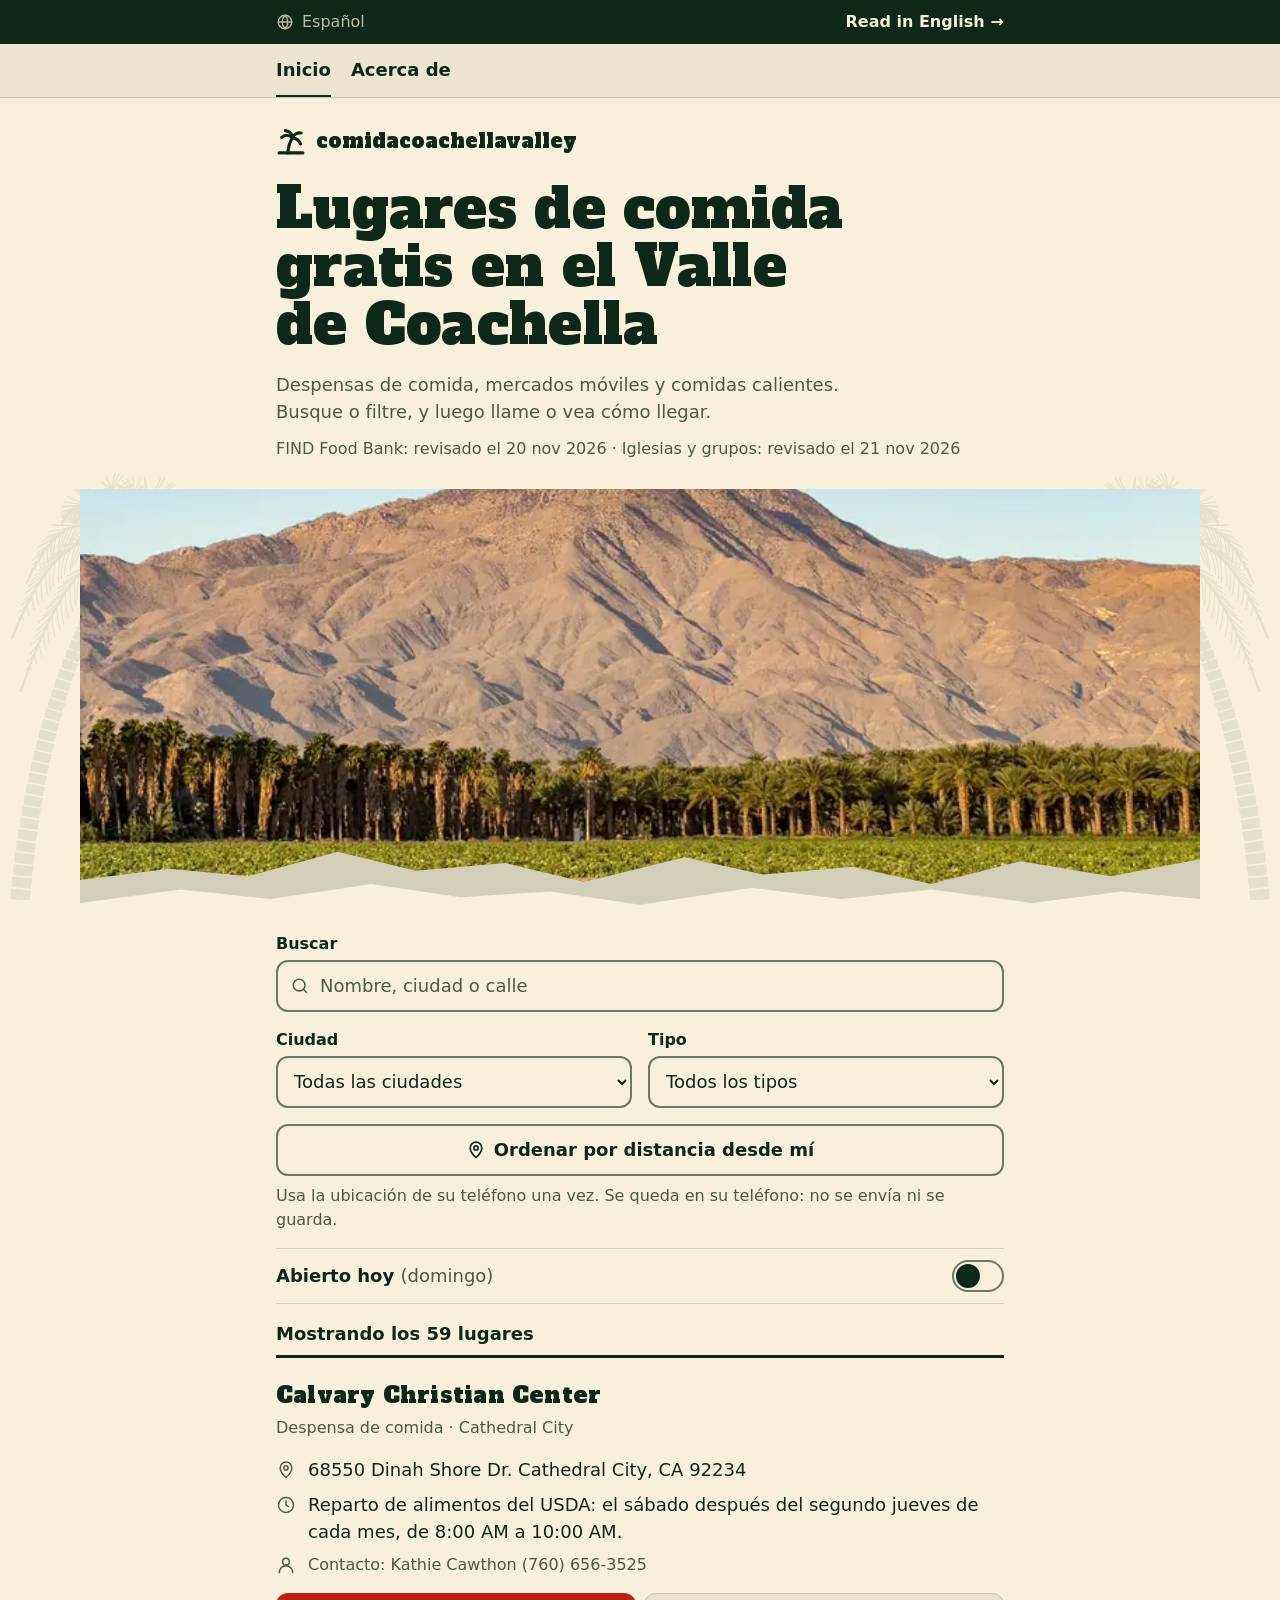
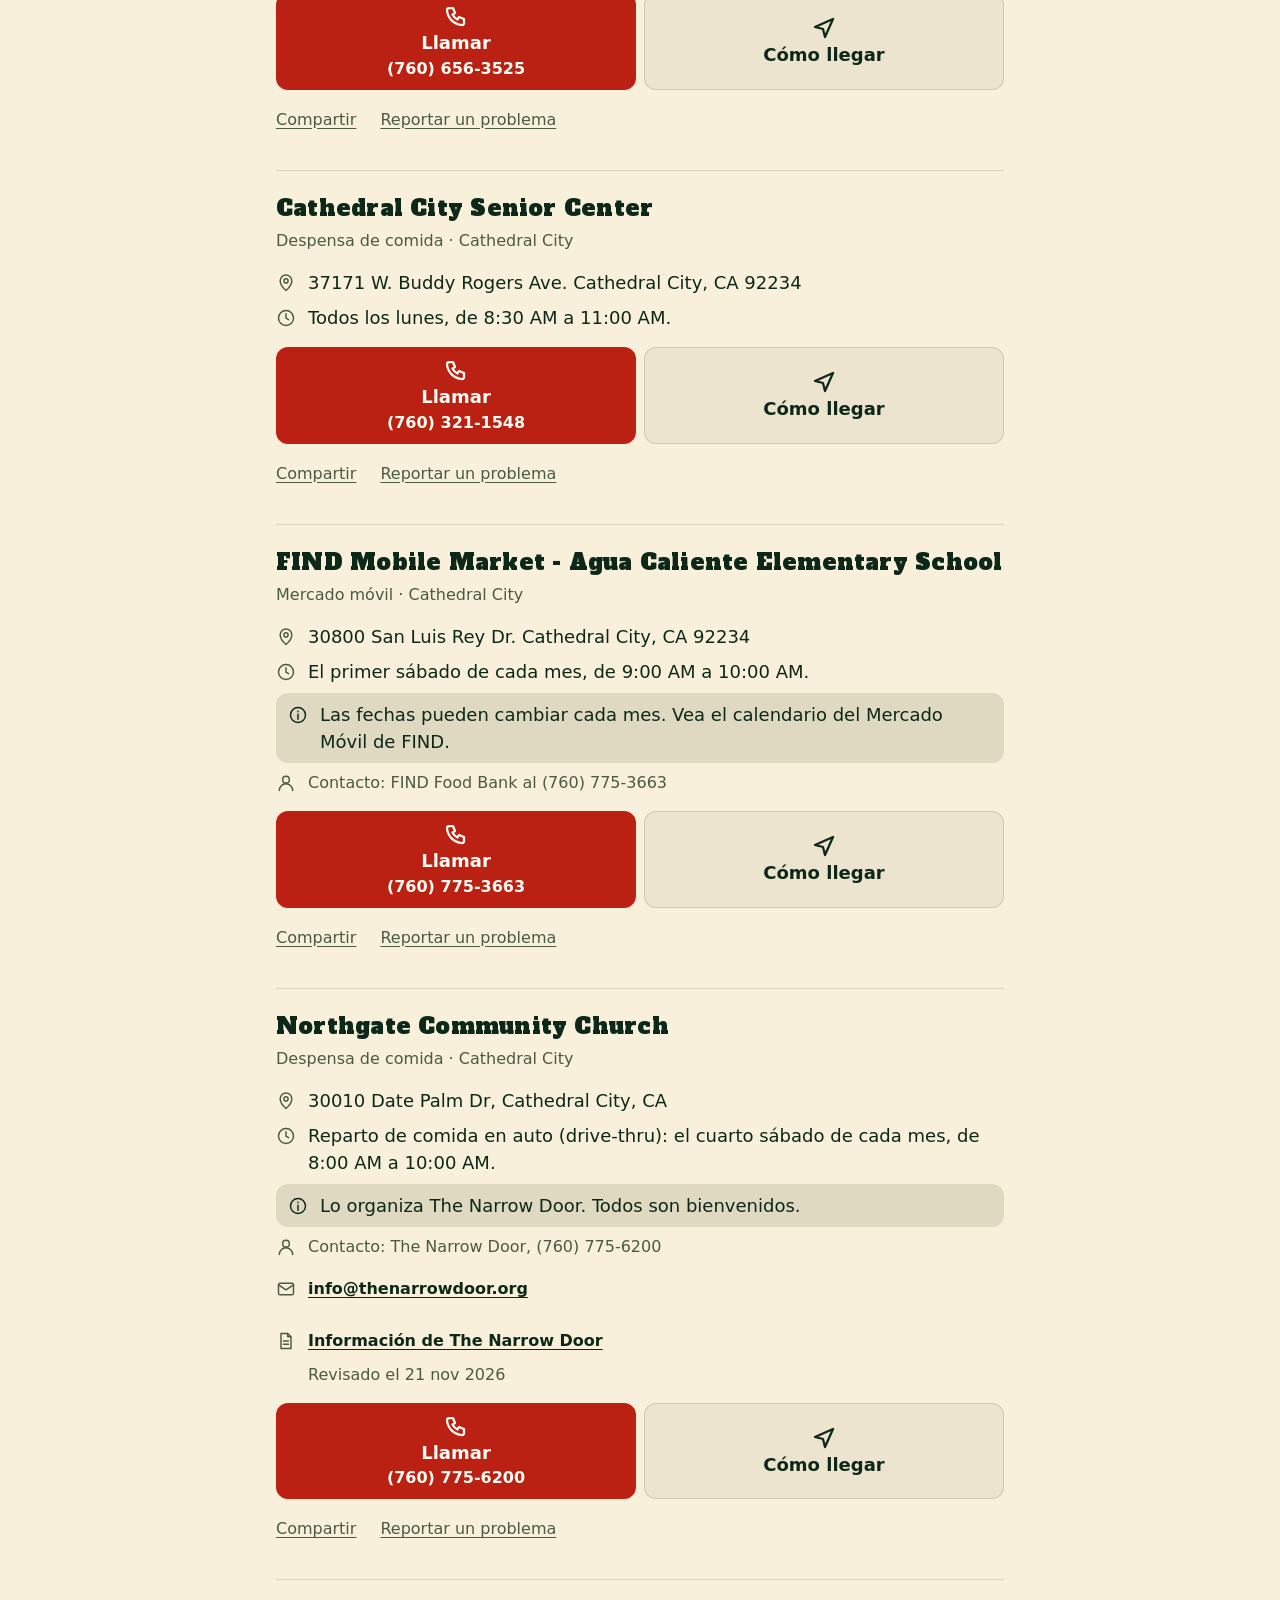
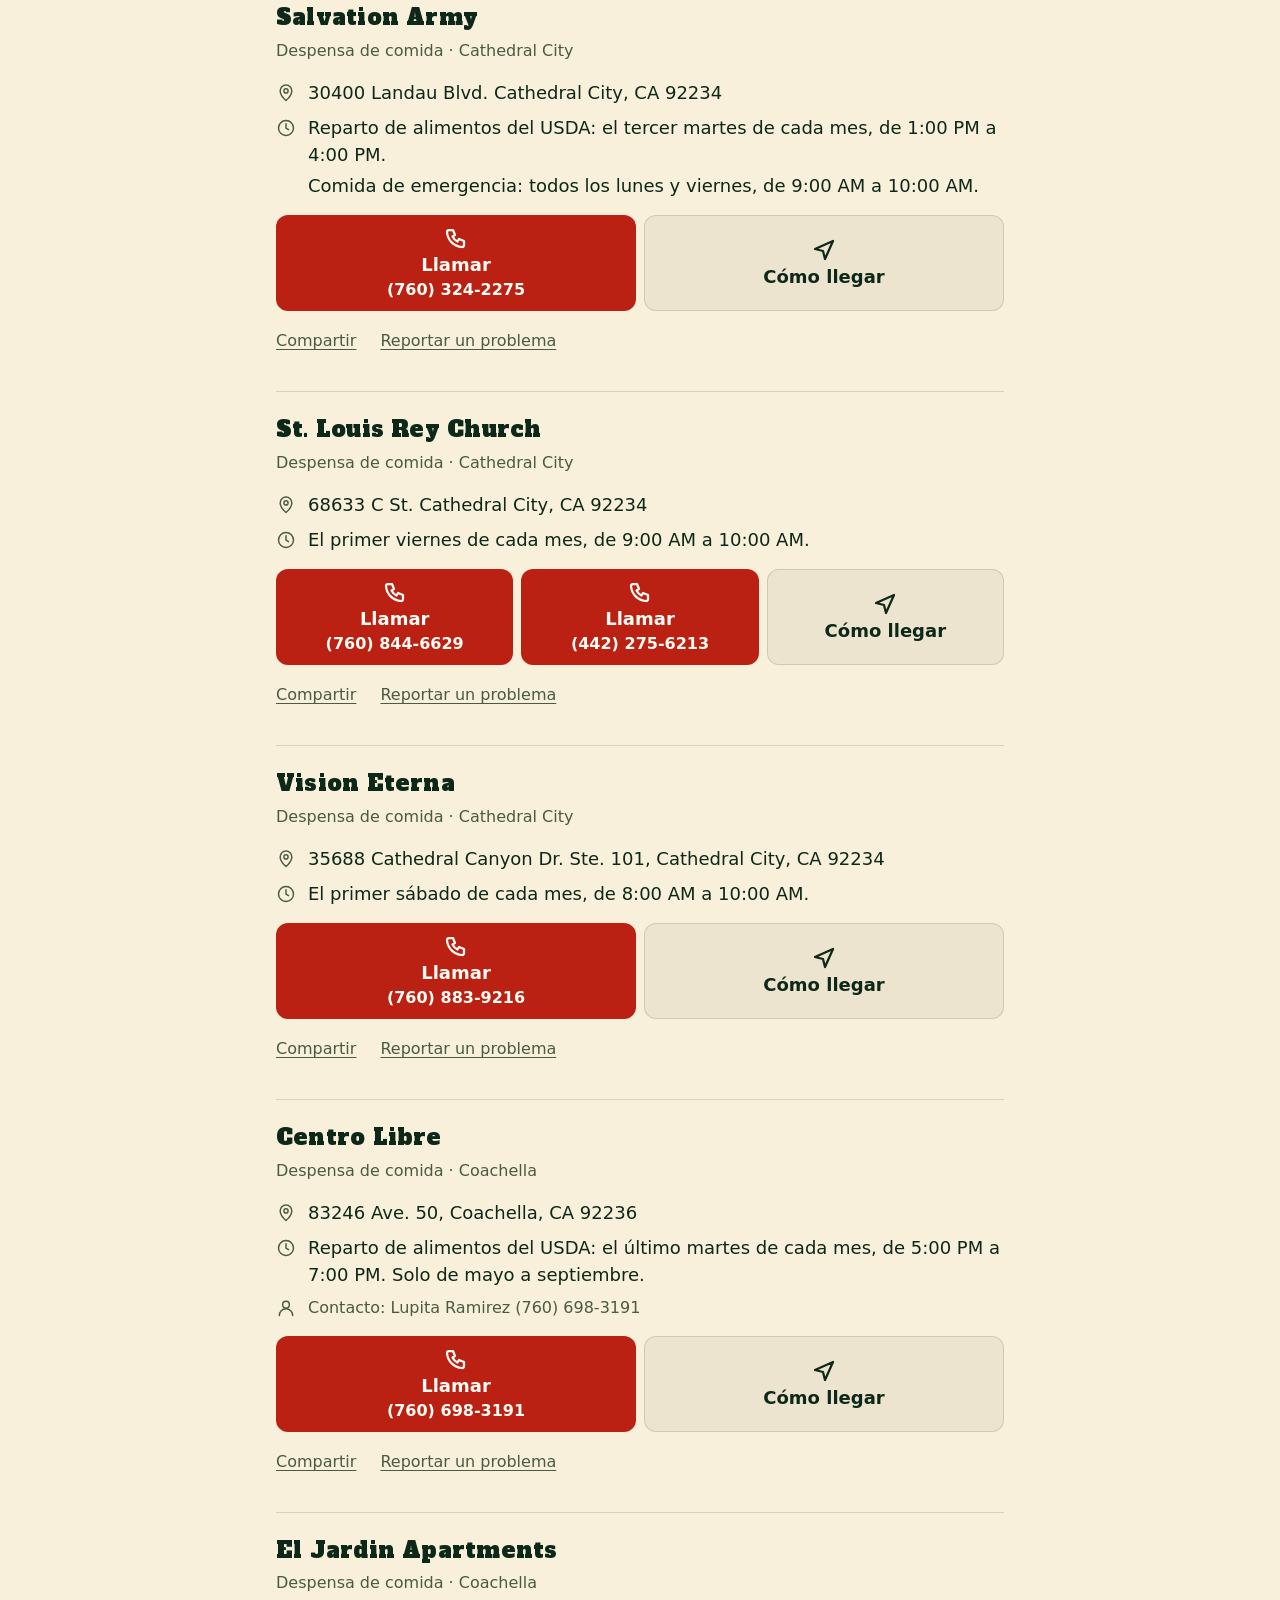
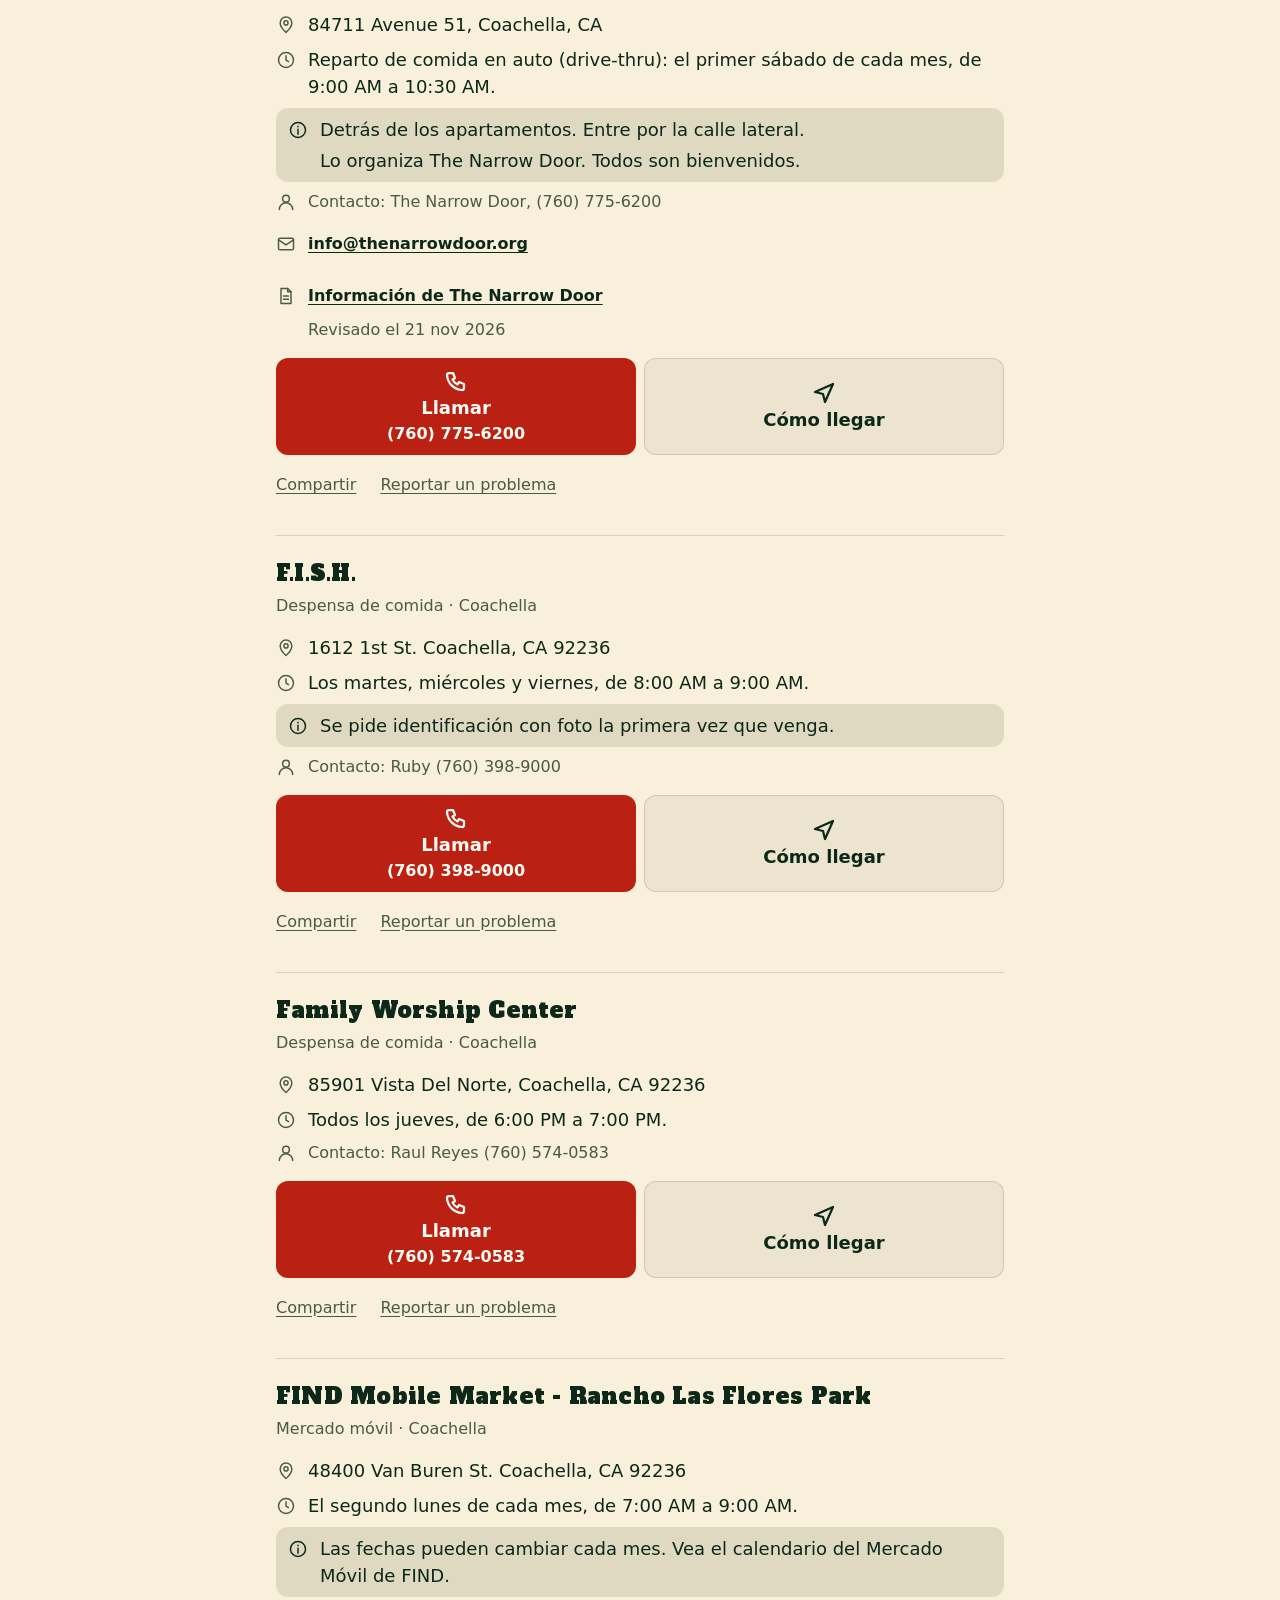
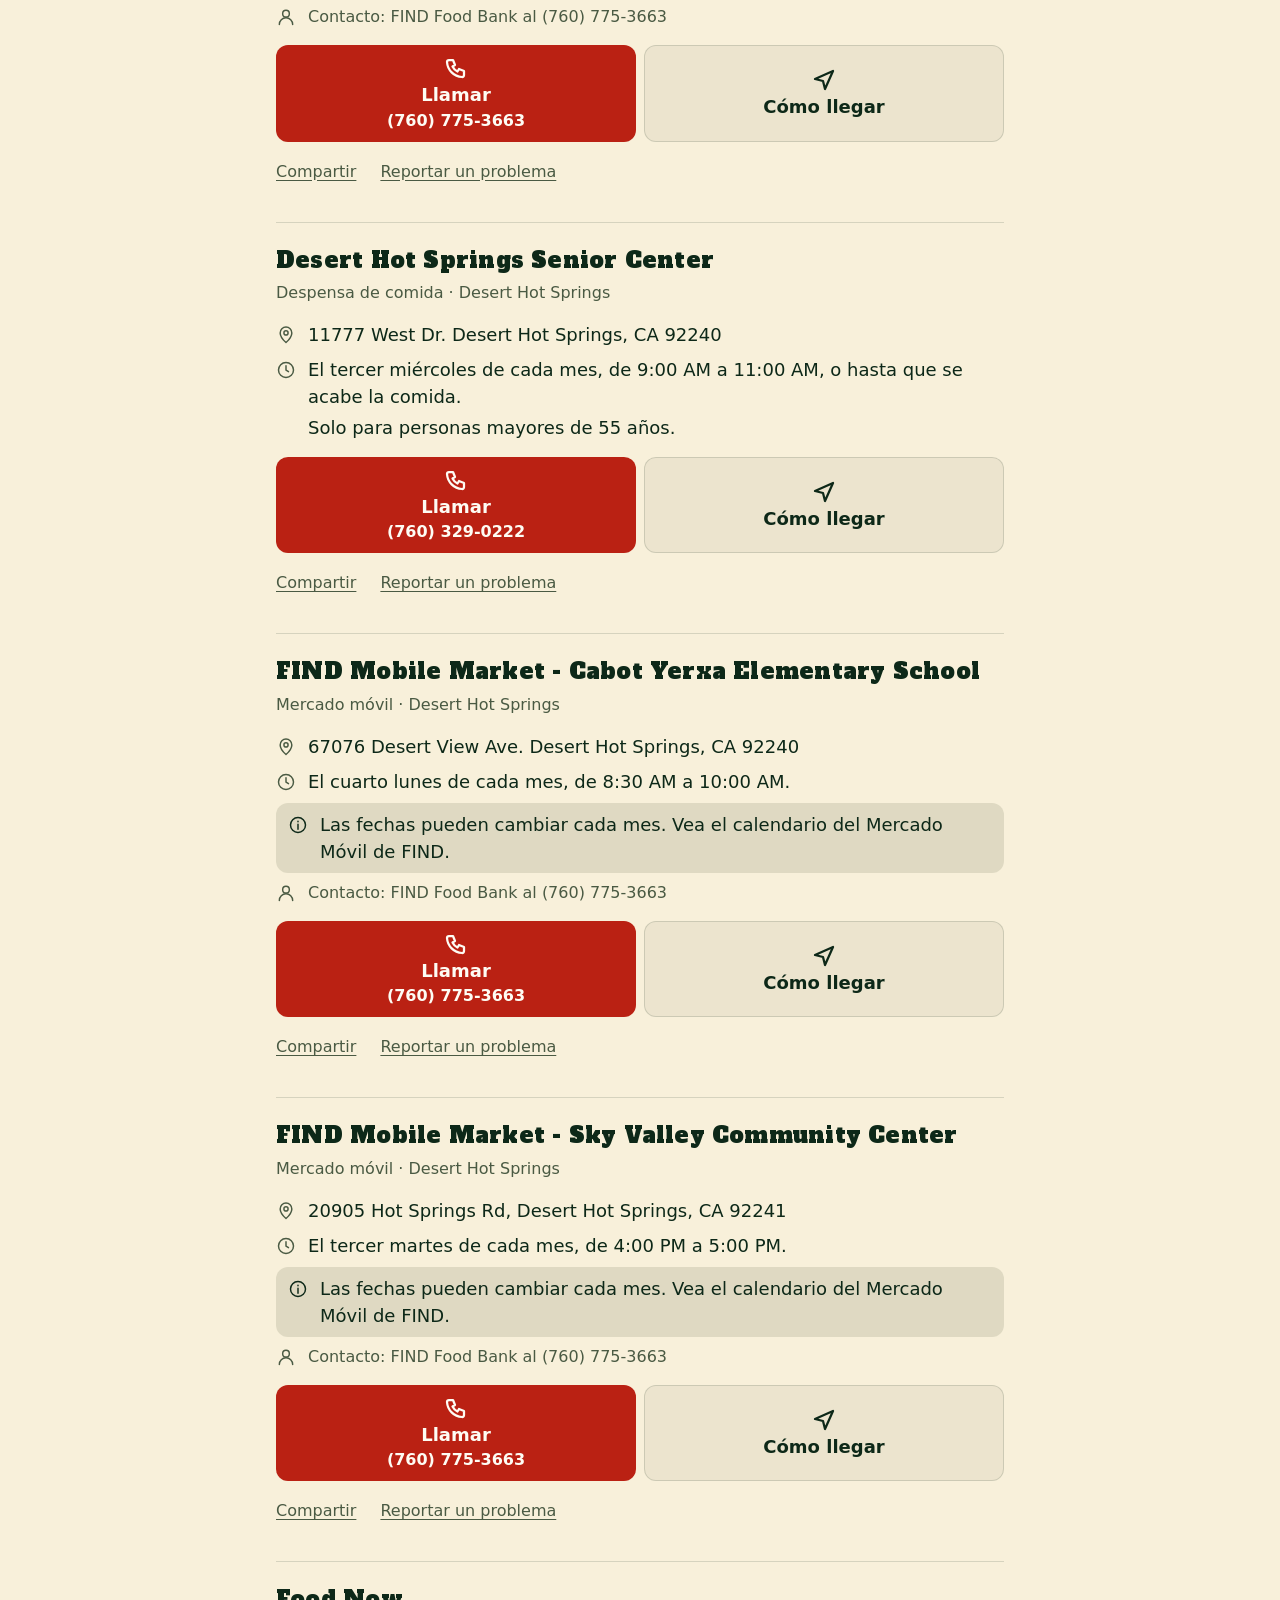
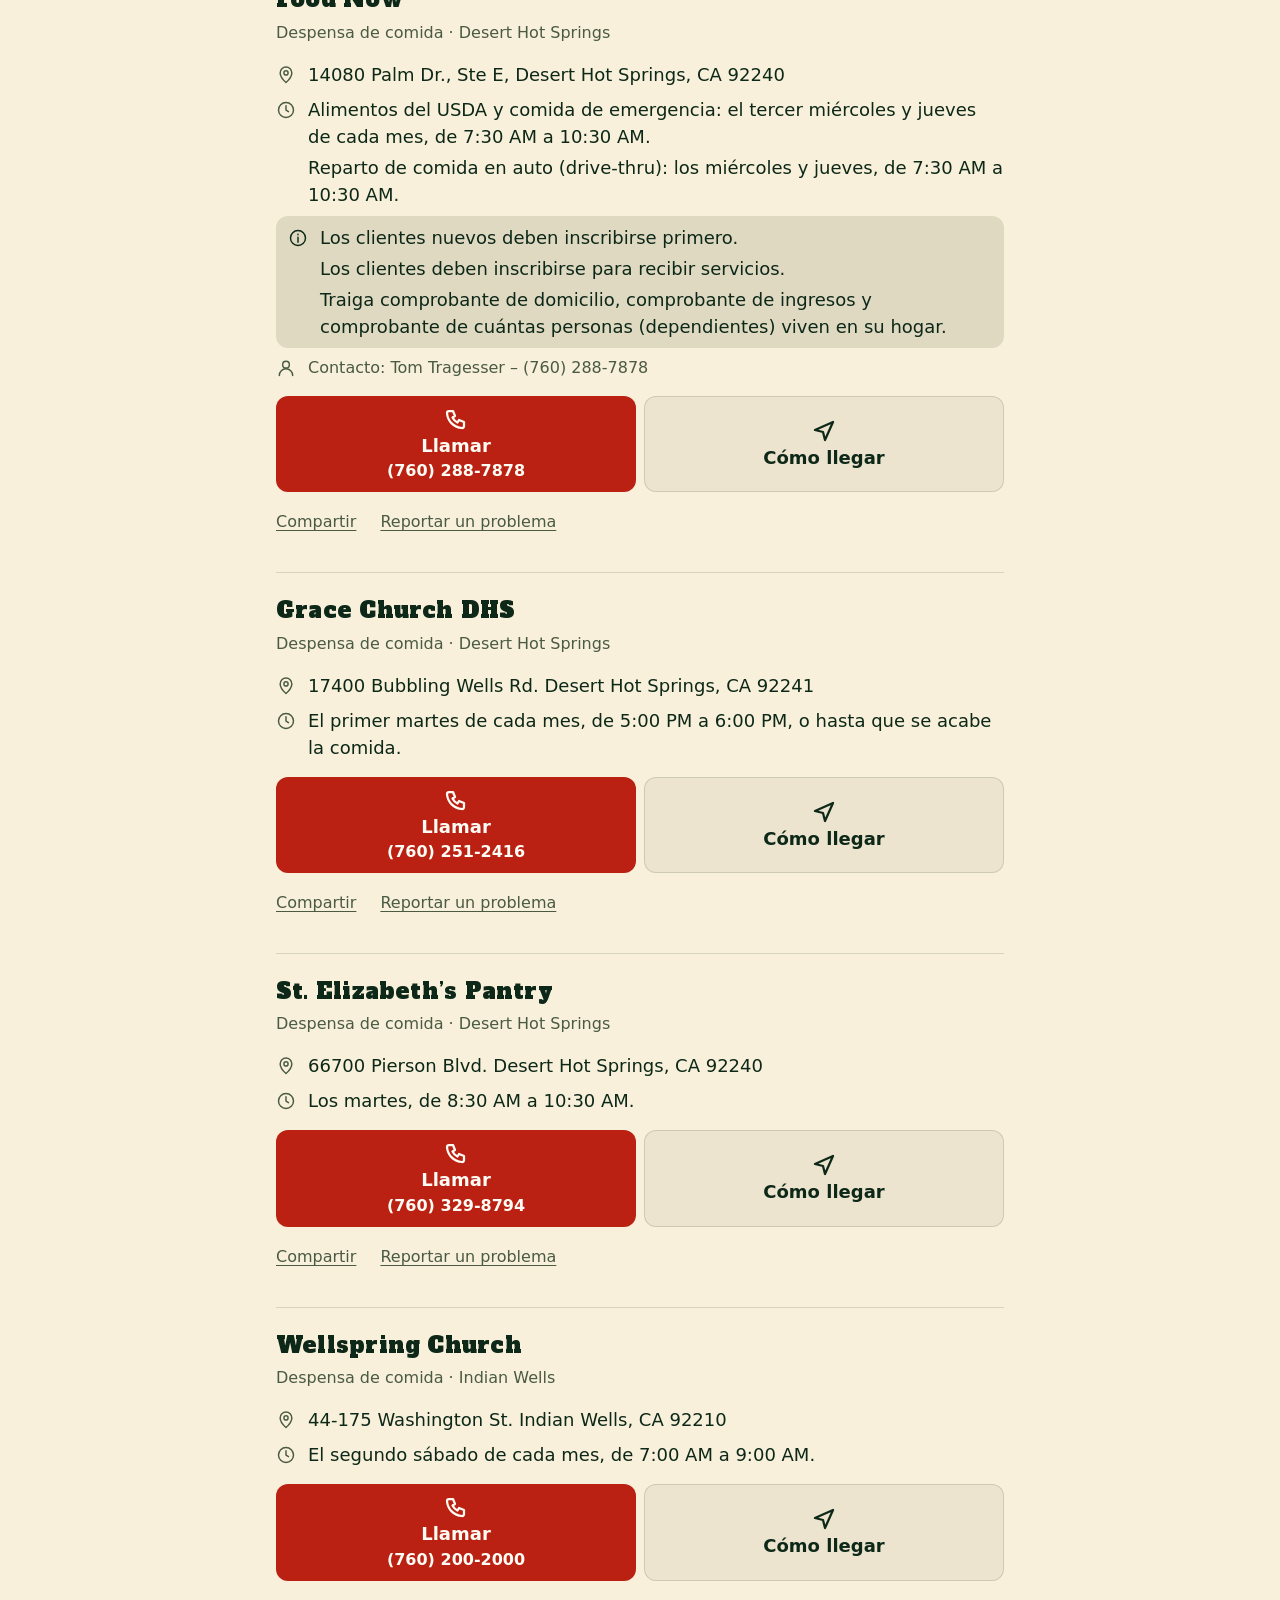
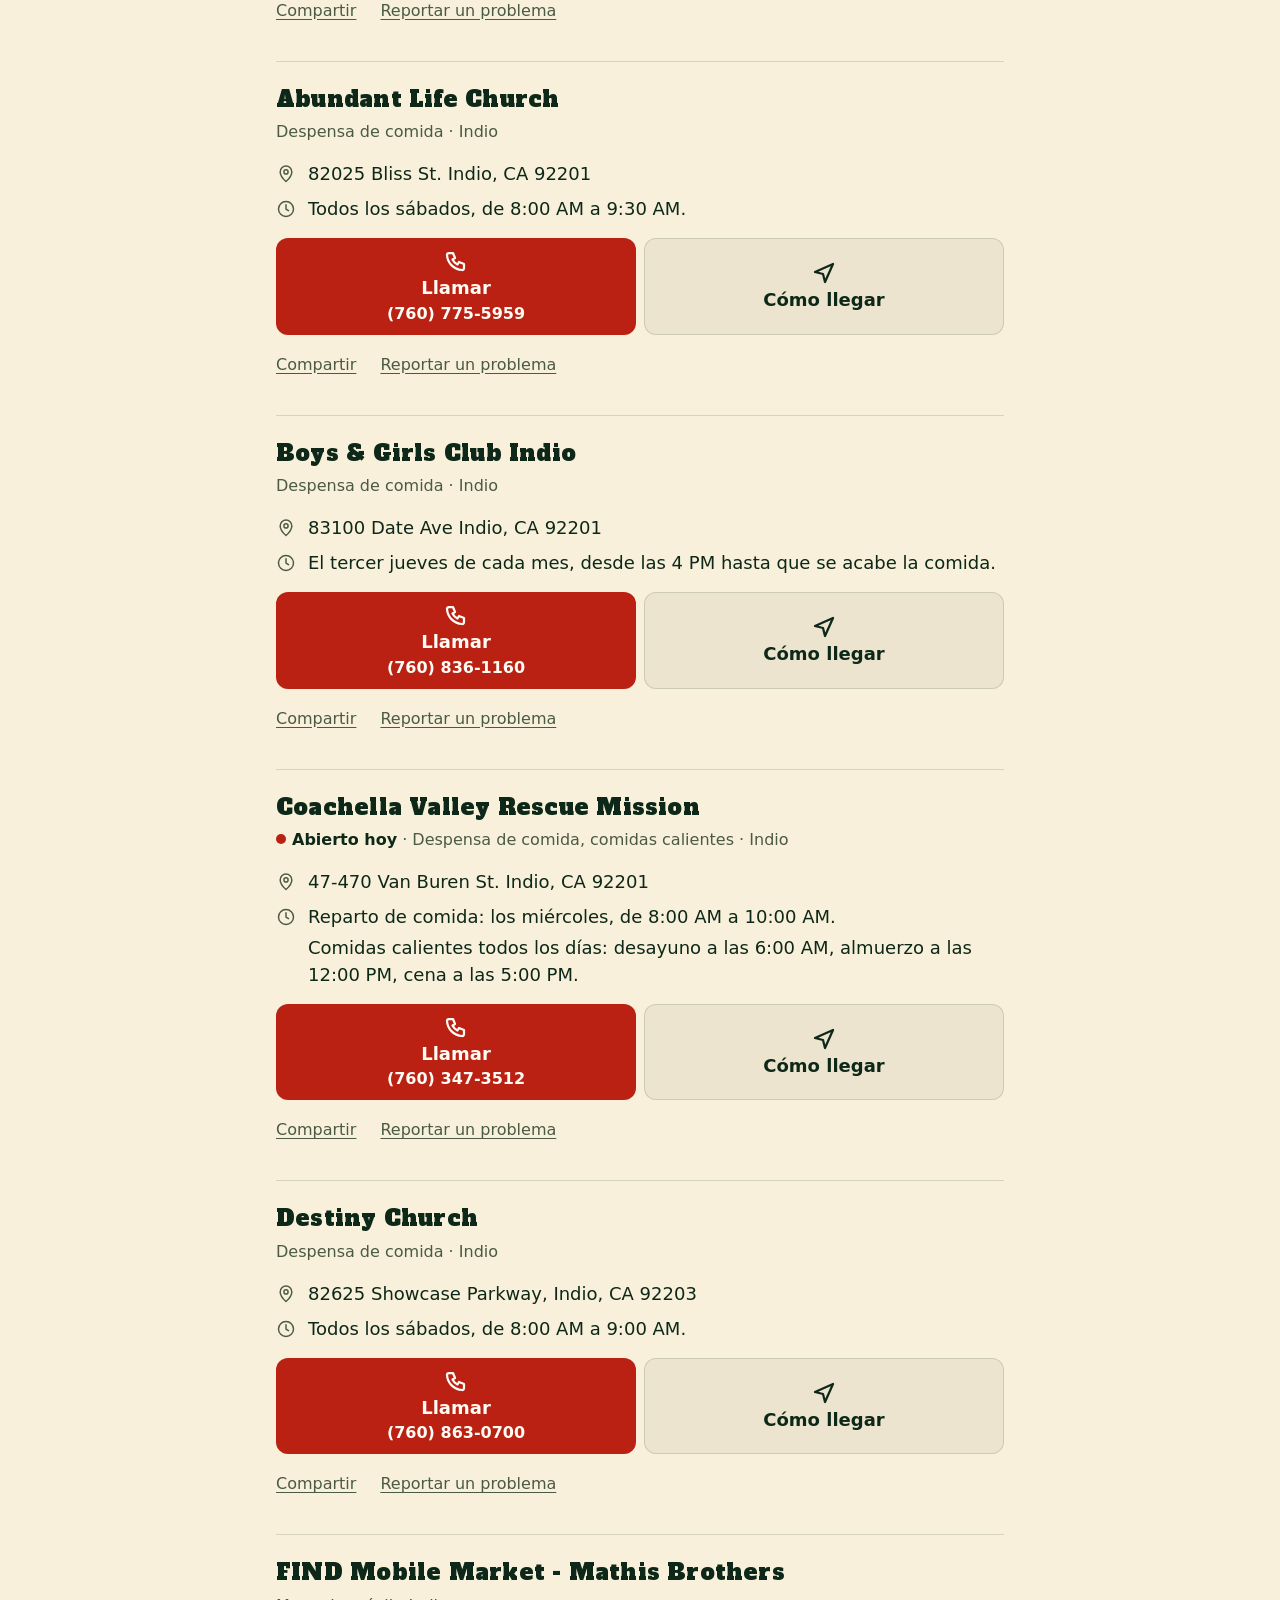
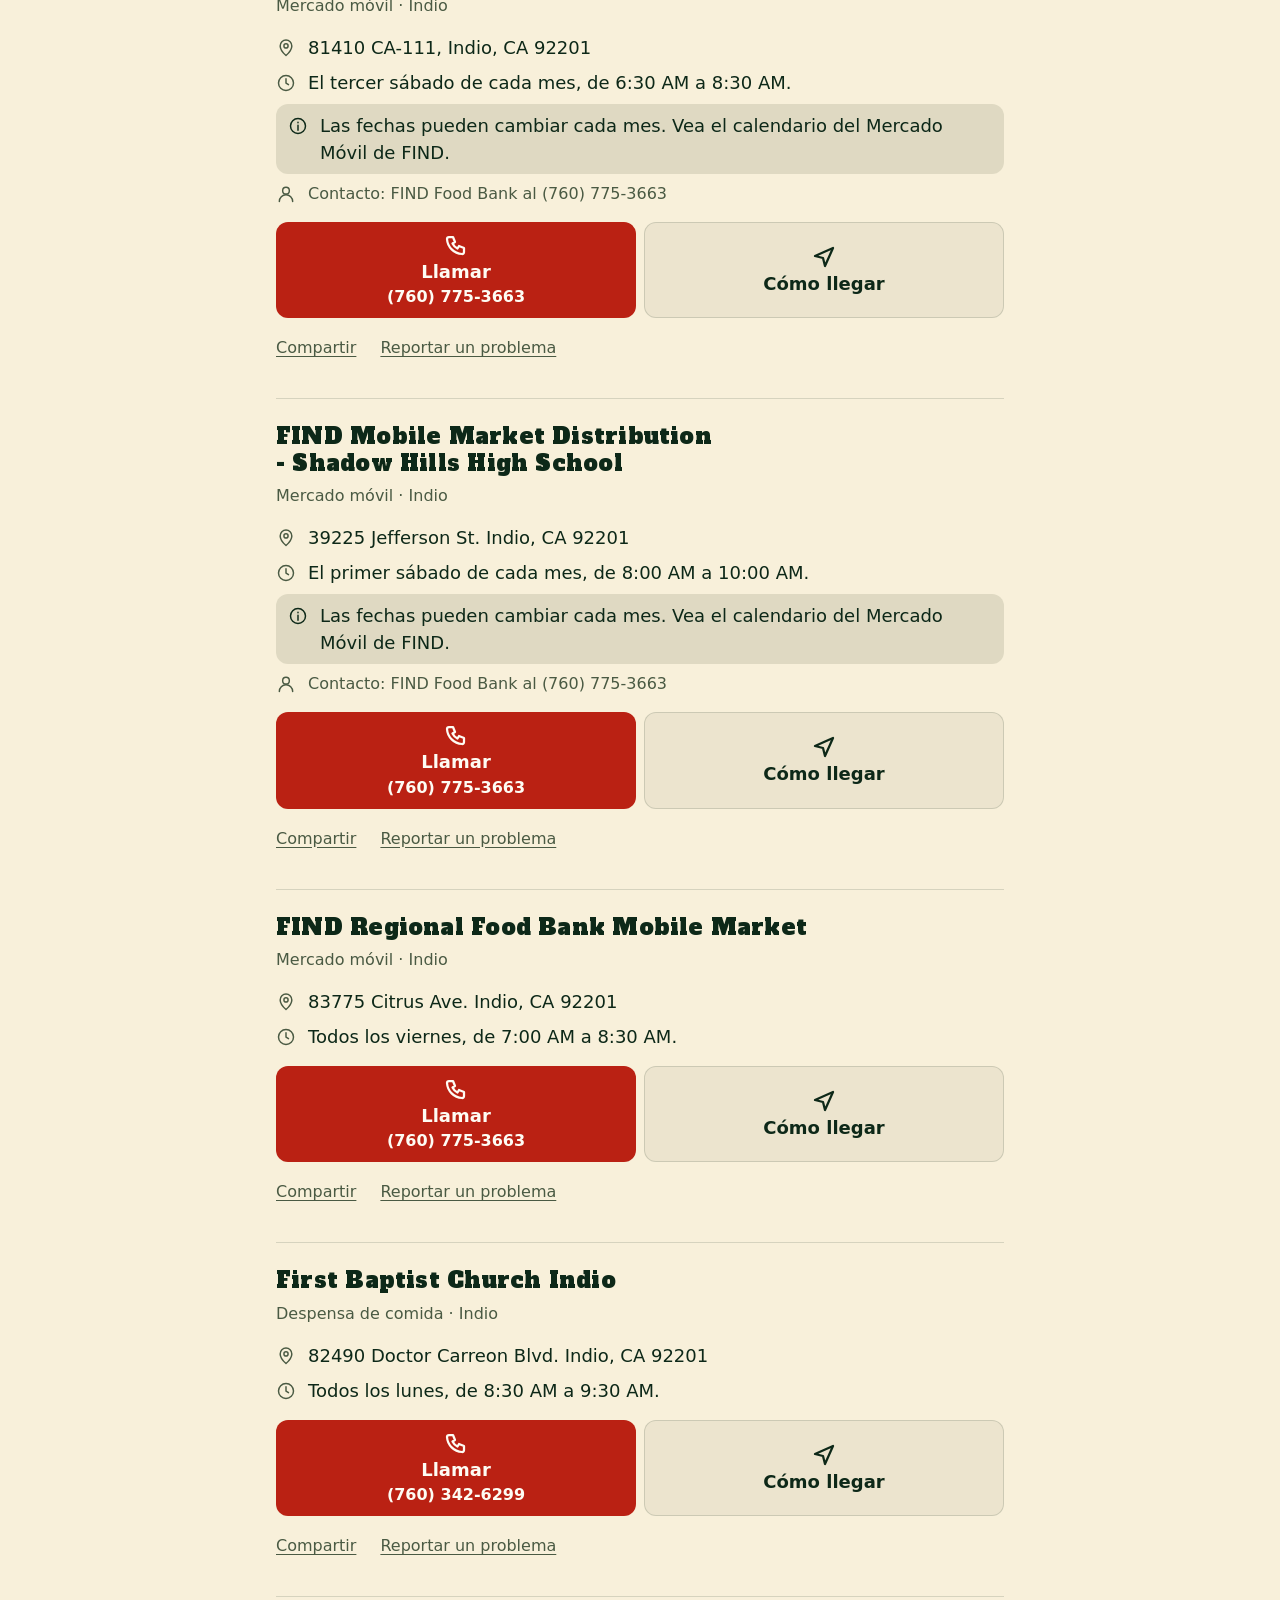
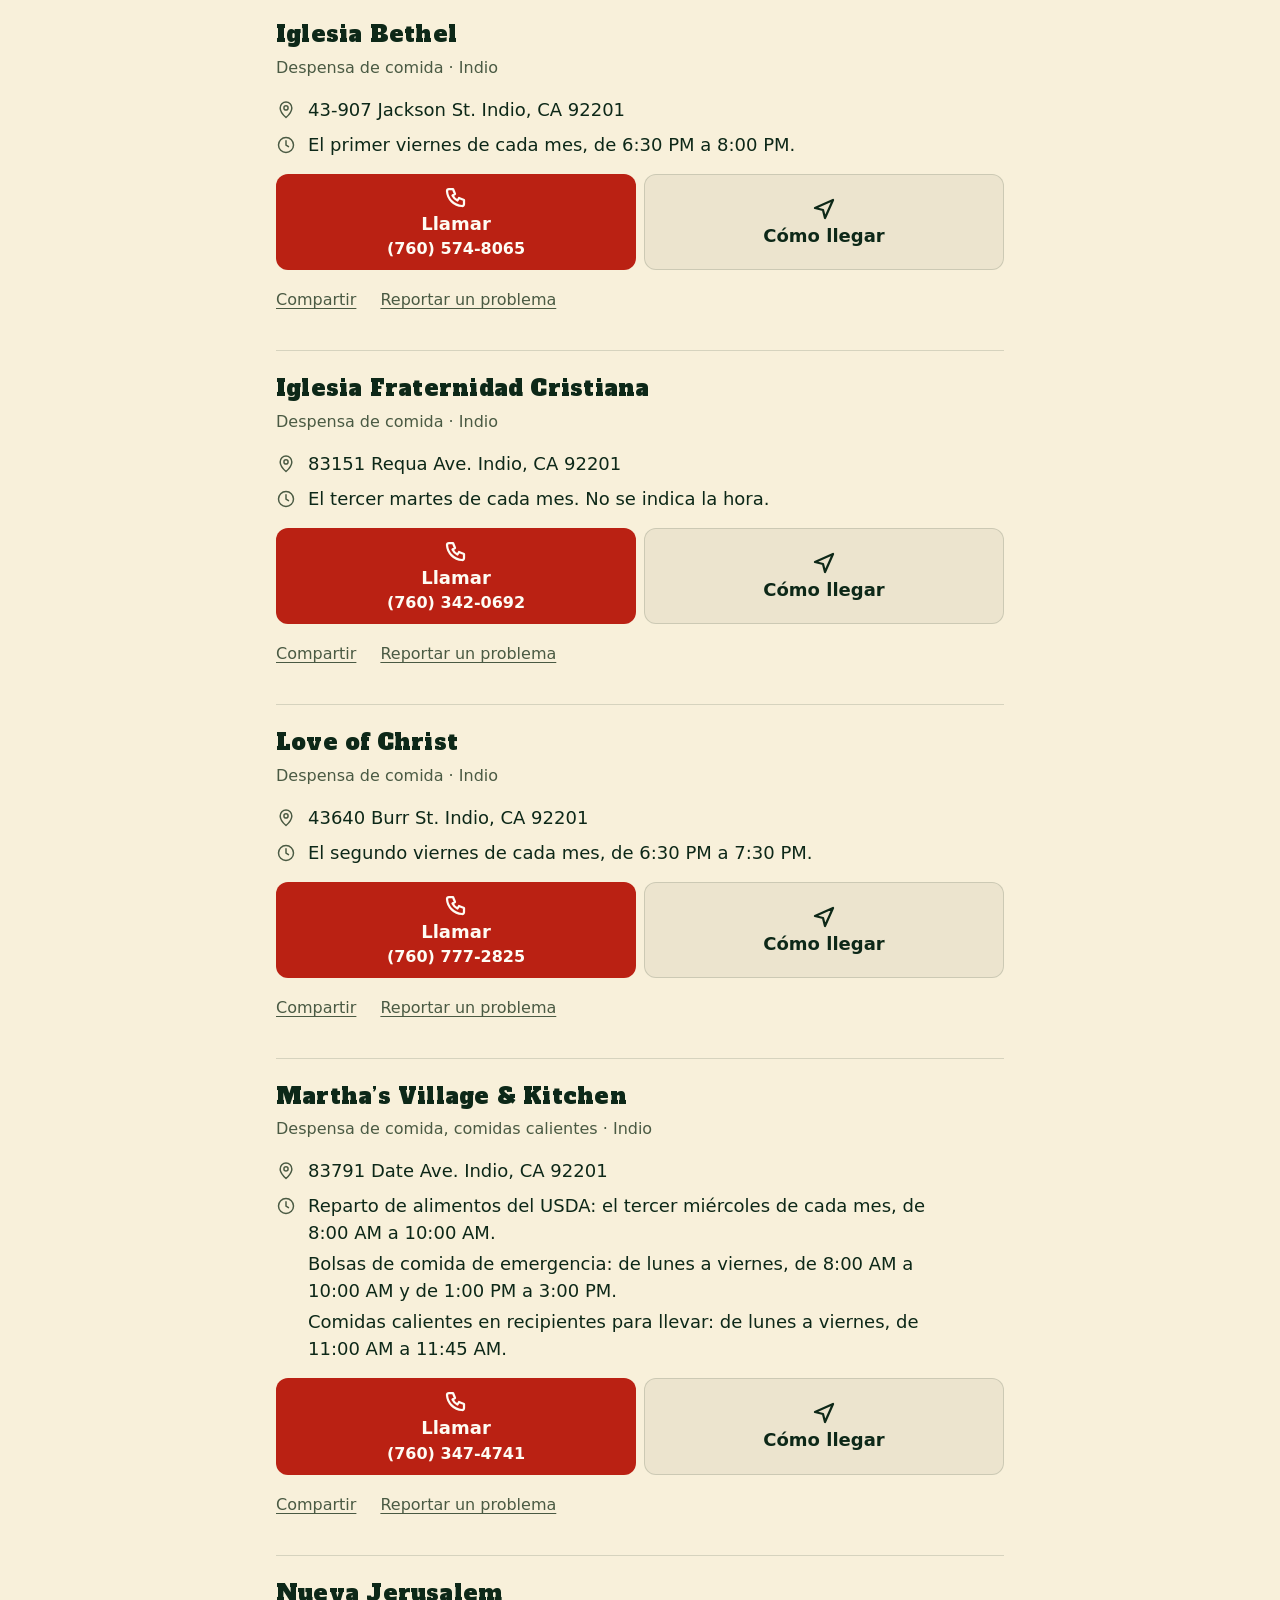
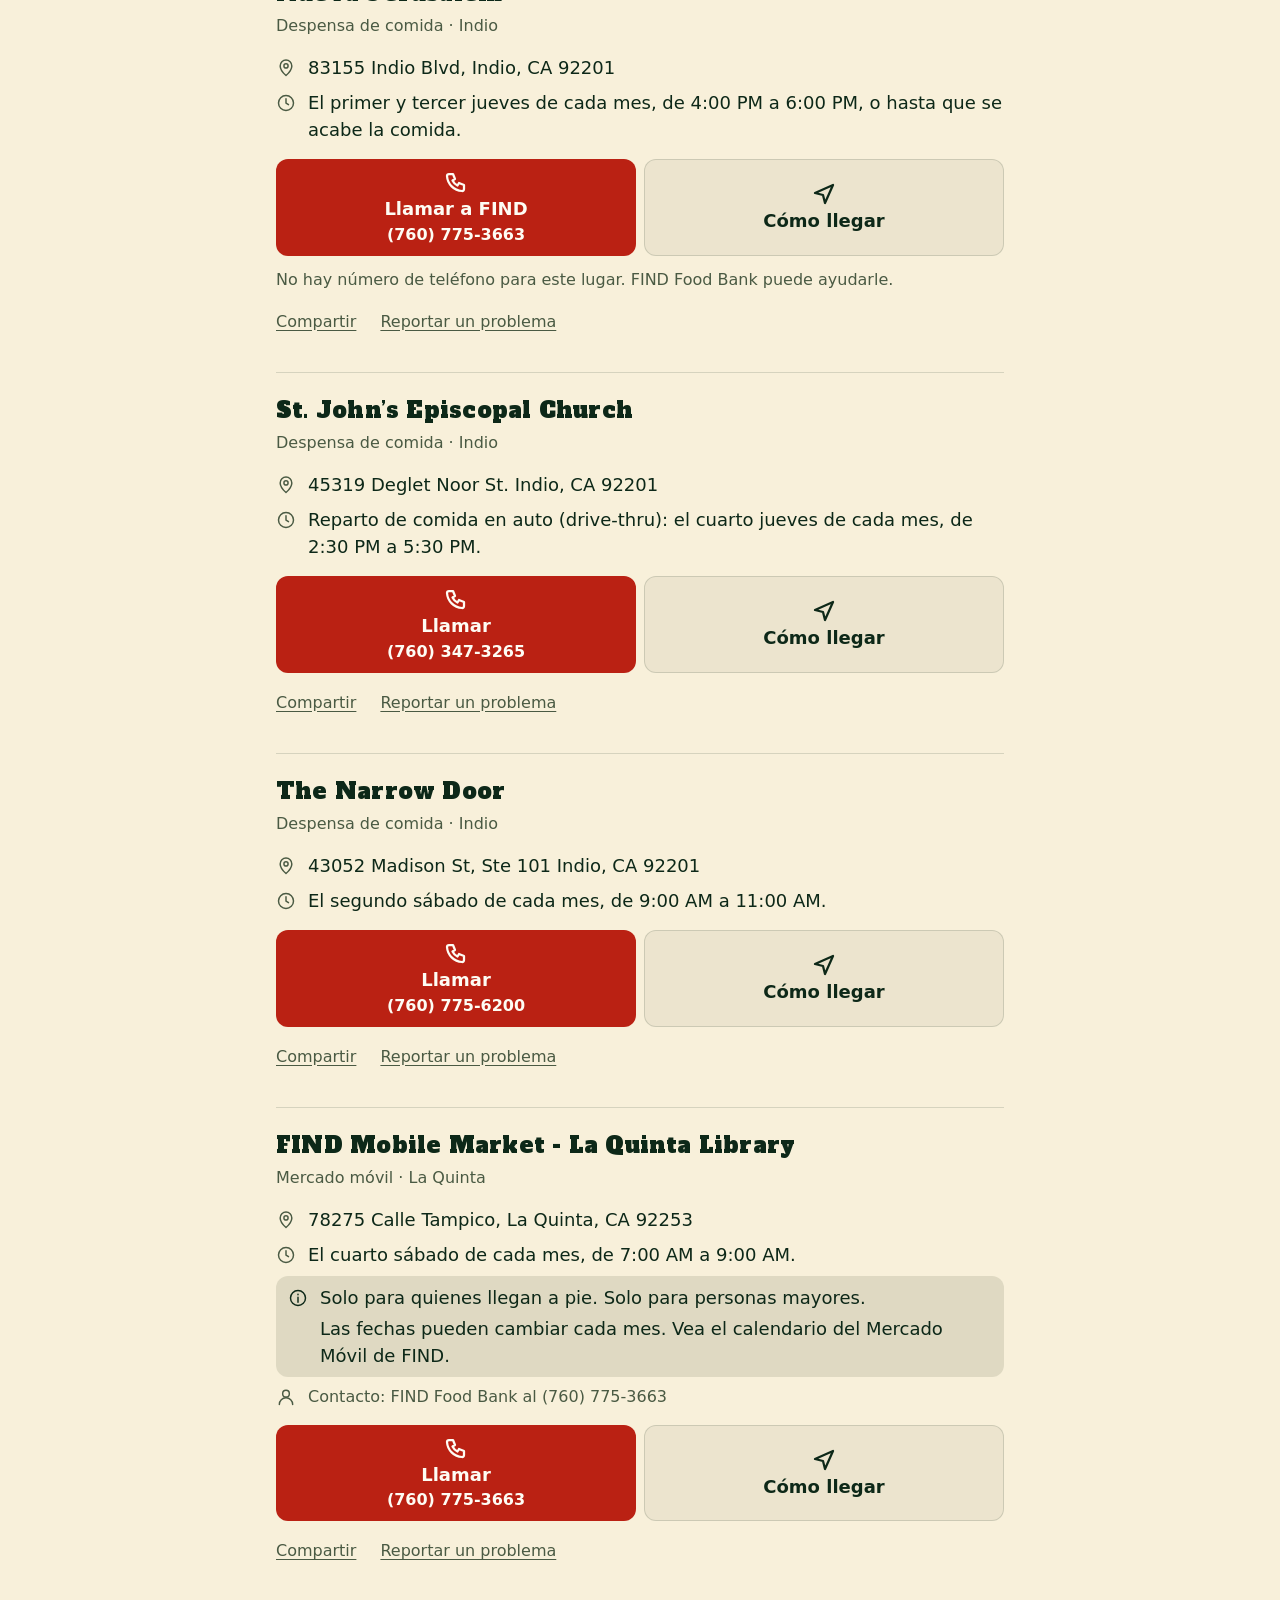
==== commit eeb11b0d: "Add open-now badges, share, near-me sorting, About page and known-differences list - Cards say open " ====
--- a/index.html
+++ b/index.html
@@ -1166,7 +1166,7 @@
     <a class="lb-other" href="en/" lang="en" hreflang="en">Read in English <span aria-hidden="true">→</span></a>
   </div>
 </nav>
-
+<nav class="sitenav" aria-label="Menú del sitio"><ul><li><a href="./" aria-current="page">Inicio</a></li><li><a href="about/">Acerca de</a></li></ul></nav>
 <div id="notice" class="notice" role="status" hidden></div>
 
 <header class="site">
@@ -1214,6 +1214,11 @@
         </select>
       </div>
     </div>
+    <div class="near" id="nearWrap" hidden>
+      <button type="button" class="near-btn" id="near" aria-pressed="false"><span id="nearLabel">Ordenar por distancia desde mí</span></button>
+      <p class="hint" id="nearNote">Usa la ubicación de su teléfono una vez. Se queda en su teléfono: no se envía ni se guarda.</p>
+      <p class="hint" id="nearMsg" role="status" hidden></p>
+    </div>
     <label class="today" for="today">
       <input id="today" type="checkbox" role="switch">
       <span class="today-text"><span>Abierto hoy</span> <span id="todayName" class="today-day"></span></span>
@@ -1228,67 +1233,68 @@
   <p id="unclearNote" class="hint" hidden></p>
 
   <div id="results" tabindex="-1">
-<article class="card" data-id="67"><h2>Calvary Christian Center</h2><p class="sub">Despensa de comida<span class="sr-only">, </span><span aria-hidden="true"> · </span>Cathedral City</p><div class="meta"><div class="row"><svg aria-hidden="true" viewBox="0 0 24 24" fill="none" stroke="currentColor" stroke-width="2" stroke-linecap="round" stroke-linejoin="round"><path d="M12 21s-7-6.2-7-11.5a7 7 0 0 1 14 0C19 14.8 12 21 12 21z"/><circle cx="12" cy="9.5" r="2.5"/></svg><div><span class="sr-only">Dirección: </span>68550 Dinah Shore Dr. Cathedral City, CA 92234</div></div><div class="row"><svg aria-hidden="true" viewBox="0 0 24 24" fill="none" stroke="currentColor" stroke-width="2" stroke-linecap="round"><circle cx="12" cy="12" r="9"/><path d="M12 7v5l3 2"/></svg><div><span class="sr-only">Horario: </span><ul><li>Reparto de alimentos del USDA: el sábado después del segundo jueves de cada mes, de 8:00 AM a 10:00 AM.</li></ul></div></div><div class="row small"><svg aria-hidden="true" viewBox="0 0 24 24" fill="none" stroke="currentColor" stroke-width="2" stroke-linecap="round" stroke-linejoin="round"><circle cx="12" cy="8" r="4"/><path d="M4 21a8 8 0 0 1 16 0"/></svg><div>Contacto: Kathie Cawthon (760) 656‑3525</div></div></div><div class="btns"><a class="btn call" href="tel:+17606563525" aria-label="Llamar al (760) 656-3525"><svg aria-hidden="true" viewBox="0 0 24 24" fill="none" stroke="currentColor" stroke-width="2" stroke-linecap="round" stroke-linejoin="round"><path d="M5 4h4l2 5-2.5 1.5a11 11 0 0 0 5 5L15 13l5 2v4a2 2 0 0 1-2 2A16 16 0 0 1 3 6a2 2 0 0 1 2-2z"/></svg><span>Llamar</span><span class="num">(760) 656‑3525</span></a><a class="btn dir" href="https://www.google.com/maps/dir/?api=1&amp;destination=68550%20Dinah%20Shore%20Dr.%20Cathedral%20City%2C%20CA%2092234" target="_blank" rel="noopener"><svg aria-hidden="true" viewBox="0 0 24 24" fill="none" stroke="currentColor" stroke-width="2" stroke-linecap="round" stroke-linejoin="round"><path d="M3 11 21 3l-8 18-2-8-8-2z"/></svg><span>Cómo llegar</span><span class="sr-only"> (abre Google Maps)</span></a></div><p class="report"><a href="https://github.com/comidacoachellavalley/comidacoachellavalley.github.io/issues/new?title=Problema%20con%20el%20lugar%3A%20Calvary%20Christian%20Center&amp;body=Lugar%3A%20Calvary%20Christian%20Center%20(id%2067)%0A%0A%C2%BFQu%C3%A9%20est%C3%A1%20mal%3F%20Por%20ejemplo%3A%20horario%20equivocado%2C%20cerrado%2C%20direcci%C3%B3n%20equivocada%2C%20tel%C3%A9fono%20equivocado.%0A%0A%C2%BFQu%C3%A9%20descubri%C3%B3%20y%20c%C3%B3mo%3F%0A%0AEsta%20p%C3%A1gina%20es%20p%C3%BAblica.%20Por%20favor%20no%20escriba%20informaci%C3%B3n%20personal." target="_blank" rel="noopener" aria-label="Reportar un problema con Calvary Christian Center (abre GitHub)">Reportar un problema</a></p></article>
-<article class="card" data-id="69"><h2>Cathedral City Senior Center</h2><p class="sub">Despensa de comida<span class="sr-only">, </span><span aria-hidden="true"> · </span>Cathedral City</p><div class="meta"><div class="row"><svg aria-hidden="true" viewBox="0 0 24 24" fill="none" stroke="currentColor" stroke-width="2" stroke-linecap="round" stroke-linejoin="round"><path d="M12 21s-7-6.2-7-11.5a7 7 0 0 1 14 0C19 14.8 12 21 12 21z"/><circle cx="12" cy="9.5" r="2.5"/></svg><div><span class="sr-only">Dirección: </span>37171 W. Buddy Rogers Ave. Cathedral City, CA 92234</div></div><div class="row"><svg aria-hidden="true" viewBox="0 0 24 24" fill="none" stroke="currentColor" stroke-width="2" stroke-linecap="round"><circle cx="12" cy="12" r="9"/><path d="M12 7v5l3 2"/></svg><div><span class="sr-only">Horario: </span><ul><li>Todos los lunes, de 8:30 AM a 11:00 AM.</li></ul></div></div></div><div class="btns"><a class="btn call" href="tel:+17603211548" aria-label="Llamar al (760) 321-1548"><svg aria-hidden="true" viewBox="0 0 24 24" fill="none" stroke="currentColor" stroke-width="2" stroke-linecap="round" stroke-linejoin="round"><path d="M5 4h4l2 5-2.5 1.5a11 11 0 0 0 5 5L15 13l5 2v4a2 2 0 0 1-2 2A16 16 0 0 1 3 6a2 2 0 0 1 2-2z"/></svg><span>Llamar</span><span class="num">(760) 321‑1548</span></a><a class="btn dir" href="https://www.google.com/maps/dir/?api=1&amp;destination=37171%20W.%20Buddy%20Rogers%20Ave.%20Cathedral%20City%2C%20CA%2092234" target="_blank" rel="noopener"><svg aria-hidden="true" viewBox="0 0 24 24" fill="none" stroke="currentColor" stroke-width="2" stroke-linecap="round" stroke-linejoin="round"><path d="M3 11 21 3l-8 18-2-8-8-2z"/></svg><span>Cómo llegar</span><span class="sr-only"> (abre Google Maps)</span></a></div><p class="report"><a href="https://github.com/comidacoachellavalley/comidacoachellavalley.github.io/issues/new?title=Problema%20con%20el%20lugar%3A%20Cathedral%20City%20Senior%20Center&amp;body=Lugar%3A%20Cathedral%20City%20Senior%20Center%20(id%2069)%0A%0A%C2%BFQu%C3%A9%20est%C3%A1%20mal%3F%20Por%20ejemplo%3A%20horario%20equivocado%2C%20cerrado%2C%20direcci%C3%B3n%20equivocada%2C%20tel%C3%A9fono%20equivocado.%0A%0A%C2%BFQu%C3%A9%20descubri%C3%B3%20y%20c%C3%B3mo%3F%0A%0AEsta%20p%C3%A1gina%20es%20p%C3%BAblica.%20Por%20favor%20no%20escriba%20informaci%C3%B3n%20personal." target="_blank" rel="noopener" aria-label="Reportar un problema con Cathedral City Senior Center (abre GitHub)">Reportar un problema</a></p></article>
-<article class="card" data-id="71"><h2>FIND Mobile Market - Agua Caliente Elementary School</h2><p class="sub">Mercado móvil<span class="sr-only">, </span><span aria-hidden="true"> · </span>Cathedral City</p><div class="meta"><div class="row"><svg aria-hidden="true" viewBox="0 0 24 24" fill="none" stroke="currentColor" stroke-width="2" stroke-linecap="round" stroke-linejoin="round"><path d="M12 21s-7-6.2-7-11.5a7 7 0 0 1 14 0C19 14.8 12 21 12 21z"/><circle cx="12" cy="9.5" r="2.5"/></svg><div><span class="sr-only">Dirección: </span>30800 San Luis Rey Dr. Cathedral City, CA 92234</div></div><div class="row"><svg aria-hidden="true" viewBox="0 0 24 24" fill="none" stroke="currentColor" stroke-width="2" stroke-linecap="round"><circle cx="12" cy="12" r="9"/><path d="M12 7v5l3 2"/></svg><div><span class="sr-only">Horario: </span><ul><li>El primer sábado de cada mes, de 9:00 AM a 10:00 AM.</li></ul></div></div><div class="row note"><svg aria-hidden="true" viewBox="0 0 24 24" fill="none" stroke="currentColor" stroke-width="2" stroke-linecap="round"><circle cx="12" cy="12" r="9"/><path d="M12 11v6M12 7.5v.5"/></svg><div><ul><li>Las fechas pueden cambiar cada mes. Vea el calendario del Mercado Móvil de FIND.</li></ul></div></div><div class="row small"><svg aria-hidden="true" viewBox="0 0 24 24" fill="none" stroke="currentColor" stroke-width="2" stroke-linecap="round" stroke-linejoin="round"><circle cx="12" cy="8" r="4"/><path d="M4 21a8 8 0 0 1 16 0"/></svg><div>Contacto: FIND Food Bank al (760) 775‑3663</div></div></div><div class="btns"><a class="btn call" href="tel:+17607753663" aria-label="Llamar al (760) 775-3663"><svg aria-hidden="true" viewBox="0 0 24 24" fill="none" stroke="currentColor" stroke-width="2" stroke-linecap="round" stroke-linejoin="round"><path d="M5 4h4l2 5-2.5 1.5a11 11 0 0 0 5 5L15 13l5 2v4a2 2 0 0 1-2 2A16 16 0 0 1 3 6a2 2 0 0 1 2-2z"/></svg><span>Llamar</span><span class="num">(760) 775‑3663</span></a><a class="btn dir" href="https://www.google.com/maps/dir/?api=1&amp;destination=30800%20San%20Luis%20Rey%20Dr.%20Cathedral%20City%2C%20CA%2092234" target="_blank" rel="noopener"><svg aria-hidden="true" viewBox="0 0 24 24" fill="none" stroke="currentColor" stroke-width="2" stroke-linecap="round" stroke-linejoin="round"><path d="M3 11 21 3l-8 18-2-8-8-2z"/></svg><span>Cómo llegar</span><span class="sr-only"> (abre Google Maps)</span></a></div><p class="report"><a href="https://github.com/comidacoachellavalley/comidacoachellavalley.github.io/issues/new?title=Problema%20con%20el%20lugar%3A%20FIND%20Mobile%20Market%20-%20Agua%20Caliente%20Elementary%20School&amp;body=Lugar%3A%20FIND%20Mobile%20Market%20-%20Agua%20Caliente%20Elementary%20School%20(id%2071)%0A%0A%C2%BFQu%C3%A9%20est%C3%A1%20mal%3F%20Por%20ejemplo%3A%20horario%20equivocado%2C%20cerrado%2C%20direcci%C3%B3n%20equivocada%2C%20tel%C3%A9fono%20equivocado.%0A%0A%C2%BFQu%C3%A9%20descubri%C3%B3%20y%20c%C3%B3mo%3F%0A%0AEsta%20p%C3%A1gina%20es%20p%C3%BAblica.%20Por%20favor%20no%20escriba%20informaci%C3%B3n%20personal." target="_blank" rel="noopener" aria-label="Reportar un problema con FIND Mobile Market - Agua Caliente Elementary School (abre GitHub)">Reportar un problema</a></p></article>
-<article class="card" data-id="c3"><h2>Northgate Community Church</h2><p class="sub">Despensa de comida<span class="sr-only">, </span><span aria-hidden="true"> · </span>Cathedral City</p><div class="meta"><div class="row"><svg aria-hidden="true" viewBox="0 0 24 24" fill="none" stroke="currentColor" stroke-width="2" stroke-linecap="round" stroke-linejoin="round"><path d="M12 21s-7-6.2-7-11.5a7 7 0 0 1 14 0C19 14.8 12 21 12 21z"/><circle cx="12" cy="9.5" r="2.5"/></svg><div><span class="sr-only">Dirección: </span>30010 Date Palm Dr, Cathedral City, CA</div></div><div class="row"><svg aria-hidden="true" viewBox="0 0 24 24" fill="none" stroke="currentColor" stroke-width="2" stroke-linecap="round"><circle cx="12" cy="12" r="9"/><path d="M12 7v5l3 2"/></svg><div><span class="sr-only">Horario: </span><ul><li>Reparto de comida en auto (drive-thru): el cuarto sábado de cada mes, de 8:00 AM a 10:00 AM.</li></ul></div></div><div class="row note"><svg aria-hidden="true" viewBox="0 0 24 24" fill="none" stroke="currentColor" stroke-width="2" stroke-linecap="round"><circle cx="12" cy="12" r="9"/><path d="M12 11v6M12 7.5v.5"/></svg><div><ul><li>Lo organiza The Narrow Door. Todos son bienvenidos.</li></ul></div></div><div class="row small"><svg aria-hidden="true" viewBox="0 0 24 24" fill="none" stroke="currentColor" stroke-width="2" stroke-linecap="round" stroke-linejoin="round"><circle cx="12" cy="8" r="4"/><path d="M4 21a8 8 0 0 1 16 0"/></svg><div>Contacto: The Narrow Door, (760) 775‑6200</div></div><div class="row small link"><svg aria-hidden="true" viewBox="0 0 24 24" fill="none" stroke="currentColor" stroke-width="2" stroke-linecap="round" stroke-linejoin="round"><rect x="3" y="5" width="18" height="14" rx="2"/><path d="m3 7 9 6 9-6"/></svg><div><span class="sr-only">Correo electrónico: </span><a class="mail" href="mailto:info@thenarrowdoor.org">info@thenarrowdoor.org</a></div></div><div class="row small link src-line"><svg aria-hidden="true" viewBox="0 0 24 24" fill="none" stroke="currentColor" stroke-width="2" stroke-linecap="round" stroke-linejoin="round"><path d="M6 3h8l4 4v14H6z"/><path d="M14 3v4h4M9 12h6M9 16h6"/></svg><div><a class="src" href="https://www.thenarrowdoor.org/help" rel="noopener">Información de The Narrow Door</a><span>Revisado el 21 nov 2026</span></div></div></div><div class="btns"><a class="btn call" href="tel:+17607756200" aria-label="Llamar al (760) 775-6200"><svg aria-hidden="true" viewBox="0 0 24 24" fill="none" stroke="currentColor" stroke-width="2" stroke-linecap="round" stroke-linejoin="round"><path d="M5 4h4l2 5-2.5 1.5a11 11 0 0 0 5 5L15 13l5 2v4a2 2 0 0 1-2 2A16 16 0 0 1 3 6a2 2 0 0 1 2-2z"/></svg><span>Llamar</span><span class="num">(760) 775‑6200</span></a><a class="btn dir" href="https://www.google.com/maps/dir/?api=1&amp;destination=30010%20Date%20Palm%20Dr%2C%20Cathedral%20City%2C%20CA" target="_blank" rel="noopener"><svg aria-hidden="true" viewBox="0 0 24 24" fill="none" stroke="currentColor" stroke-width="2" stroke-linecap="round" stroke-linejoin="round"><path d="M3 11 21 3l-8 18-2-8-8-2z"/></svg><span>Cómo llegar</span><span class="sr-only"> (abre Google Maps)</span></a></div><p class="report"><a href="https://github.com/comidacoachellavalley/comidacoachellavalley.github.io/issues/new?title=Problema%20con%20el%20lugar%3A%20Northgate%20Community%20Church&amp;body=Lugar%3A%20Northgate%20Community%20Church%20(id%20c3)%0A%0A%C2%BFQu%C3%A9%20est%C3%A1%20mal%3F%20Por%20ejemplo%3A%20horario%20equivocado%2C%20cerrado%2C%20direcci%C3%B3n%20equivocada%2C%20tel%C3%A9fono%20equivocado.%0A%0A%C2%BFQu%C3%A9%20descubri%C3%B3%20y%20c%C3%B3mo%3F%0A%0AEsta%20p%C3%A1gina%20es%20p%C3%BAblica.%20Por%20favor%20no%20escriba%20informaci%C3%B3n%20personal." target="_blank" rel="noopener" aria-label="Reportar un problema con Northgate Community Church (abre GitHub)">Reportar un problema</a></p></article>
-<article class="card" data-id="68"><h2>Salvation Army</h2><p class="sub">Despensa de comida<span class="sr-only">, </span><span aria-hidden="true"> · </span>Cathedral City</p><div class="meta"><div class="row"><svg aria-hidden="true" viewBox="0 0 24 24" fill="none" stroke="currentColor" stroke-width="2" stroke-linecap="round" stroke-linejoin="round"><path d="M12 21s-7-6.2-7-11.5a7 7 0 0 1 14 0C19 14.8 12 21 12 21z"/><circle cx="12" cy="9.5" r="2.5"/></svg><div><span class="sr-only">Dirección: </span>30400 Landau Blvd. Cathedral City, CA 92234</div></div><div class="row"><svg aria-hidden="true" viewBox="0 0 24 24" fill="none" stroke="currentColor" stroke-width="2" stroke-linecap="round"><circle cx="12" cy="12" r="9"/><path d="M12 7v5l3 2"/></svg><div><span class="sr-only">Horario: </span><ul><li>Reparto de alimentos del USDA: el tercer martes de cada mes, de 1:00 PM a 4:00 PM.</li><li>Comida de emergencia: todos los lunes y viernes, de 9:00 AM a 10:00 AM.</li></ul></div></div></div><div class="btns"><a class="btn call" href="tel:+17603242275" aria-label="Llamar al (760) 324-2275"><svg aria-hidden="true" viewBox="0 0 24 24" fill="none" stroke="currentColor" stroke-width="2" stroke-linecap="round" stroke-linejoin="round"><path d="M5 4h4l2 5-2.5 1.5a11 11 0 0 0 5 5L15 13l5 2v4a2 2 0 0 1-2 2A16 16 0 0 1 3 6a2 2 0 0 1 2-2z"/></svg><span>Llamar</span><span class="num">(760) 324‑2275</span></a><a class="btn dir" href="https://www.google.com/maps/dir/?api=1&amp;destination=30400%20Landau%20Blvd.%20Cathedral%20City%2C%20CA%2092234" target="_blank" rel="noopener"><svg aria-hidden="true" viewBox="0 0 24 24" fill="none" stroke="currentColor" stroke-width="2" stroke-linecap="round" stroke-linejoin="round"><path d="M3 11 21 3l-8 18-2-8-8-2z"/></svg><span>Cómo llegar</span><span class="sr-only"> (abre Google Maps)</span></a></div><p class="report"><a href="https://github.com/comidacoachellavalley/comidacoachellavalley.github.io/issues/new?title=Problema%20con%20el%20lugar%3A%20Salvation%20Army&amp;body=Lugar%3A%20Salvation%20Army%20(id%2068)%0A%0A%C2%BFQu%C3%A9%20est%C3%A1%20mal%3F%20Por%20ejemplo%3A%20horario%20equivocado%2C%20cerrado%2C%20direcci%C3%B3n%20equivocada%2C%20tel%C3%A9fono%20equivocado.%0A%0A%C2%BFQu%C3%A9%20descubri%C3%B3%20y%20c%C3%B3mo%3F%0A%0AEsta%20p%C3%A1gina%20es%20p%C3%BAblica.%20Por%20favor%20no%20escriba%20informaci%C3%B3n%20personal." target="_blank" rel="noopener" aria-label="Reportar un problema con Salvation Army (abre GitHub)">Reportar un problema</a></p></article>
-<article class="card" data-id="20"><h2>St. Louis Rey Church</h2><p class="sub">Despensa de comida<span class="sr-only">, </span><span aria-hidden="true"> · </span>Cathedral City</p><div class="meta"><div class="row"><svg aria-hidden="true" viewBox="0 0 24 24" fill="none" stroke="currentColor" stroke-width="2" stroke-linecap="round" stroke-linejoin="round"><path d="M12 21s-7-6.2-7-11.5a7 7 0 0 1 14 0C19 14.8 12 21 12 21z"/><circle cx="12" cy="9.5" r="2.5"/></svg><div><span class="sr-only">Dirección: </span>68633 C St. Cathedral City, CA 92234</div></div><div class="row"><svg aria-hidden="true" viewBox="0 0 24 24" fill="none" stroke="currentColor" stroke-width="2" stroke-linecap="round"><circle cx="12" cy="12" r="9"/><path d="M12 7v5l3 2"/></svg><div><span class="sr-only">Horario: </span><ul><li>El primer viernes de cada mes, de 9:00 AM a 10:00 AM.</li></ul></div></div></div><div class="btns three"><a class="btn call" href="tel:+17608446629" aria-label="Llamar al (760) 844-6629"><svg aria-hidden="true" viewBox="0 0 24 24" fill="none" stroke="currentColor" stroke-width="2" stroke-linecap="round" stroke-linejoin="round"><path d="M5 4h4l2 5-2.5 1.5a11 11 0 0 0 5 5L15 13l5 2v4a2 2 0 0 1-2 2A16 16 0 0 1 3 6a2 2 0 0 1 2-2z"/></svg><span>Llamar</span><span class="num">(760) 844‑6629</span></a><a class="btn call" href="tel:+14422756213" aria-label="Llamar al (442) 275-6213"><svg aria-hidden="true" viewBox="0 0 24 24" fill="none" stroke="currentColor" stroke-width="2" stroke-linecap="round" stroke-linejoin="round"><path d="M5 4h4l2 5-2.5 1.5a11 11 0 0 0 5 5L15 13l5 2v4a2 2 0 0 1-2 2A16 16 0 0 1 3 6a2 2 0 0 1 2-2z"/></svg><span>Llamar</span><span class="num">(442) 275‑6213</span></a><a class="btn dir" href="https://www.google.com/maps/dir/?api=1&amp;destination=68633%20C%20St.%20Cathedral%20City%2C%20CA%2092234" target="_blank" rel="noopener"><svg aria-hidden="true" viewBox="0 0 24 24" fill="none" stroke="currentColor" stroke-width="2" stroke-linecap="round" stroke-linejoin="round"><path d="M3 11 21 3l-8 18-2-8-8-2z"/></svg><span>Cómo llegar</span><span class="sr-only"> (abre Google Maps)</span></a></div><p class="report"><a href="https://github.com/comidacoachellavalley/comidacoachellavalley.github.io/issues/new?title=Problema%20con%20el%20lugar%3A%20St.%20Louis%20Rey%20Church&amp;body=Lugar%3A%20St.%20Louis%20Rey%20Church%20(id%2020)%0A%0A%C2%BFQu%C3%A9%20est%C3%A1%20mal%3F%20Por%20ejemplo%3A%20horario%20equivocado%2C%20cerrado%2C%20direcci%C3%B3n%20equivocada%2C%20tel%C3%A9fono%20equivocado.%0A%0A%C2%BFQu%C3%A9%20descubri%C3%B3%20y%20c%C3%B3mo%3F%0A%0AEsta%20p%C3%A1gina%20es%20p%C3%BAblica.%20Por%20favor%20no%20escriba%20informaci%C3%B3n%20personal." target="_blank" rel="noopener" aria-label="Reportar un problema con St. Louis Rey Church (abre GitHub)">Reportar un problema</a></p></article>
-<article class="card" data-id="70"><h2>Vision Eterna</h2><p class="sub">Despensa de comida<span class="sr-only">, </span><span aria-hidden="true"> · </span>Cathedral City</p><div class="meta"><div class="row"><svg aria-hidden="true" viewBox="0 0 24 24" fill="none" stroke="currentColor" stroke-width="2" stroke-linecap="round" stroke-linejoin="round"><path d="M12 21s-7-6.2-7-11.5a7 7 0 0 1 14 0C19 14.8 12 21 12 21z"/><circle cx="12" cy="9.5" r="2.5"/></svg><div><span class="sr-only">Dirección: </span>35688 Cathedral Canyon Dr. Ste. 101, Cathedral City, CA 92234</div></div><div class="row"><svg aria-hidden="true" viewBox="0 0 24 24" fill="none" stroke="currentColor" stroke-width="2" stroke-linecap="round"><circle cx="12" cy="12" r="9"/><path d="M12 7v5l3 2"/></svg><div><span class="sr-only">Horario: </span><ul><li>El primer sábado de cada mes, de 8:00 AM a 10:00 AM.</li></ul></div></div></div><div class="btns"><a class="btn call" href="tel:+17608839216" aria-label="Llamar al (760) 883-9216"><svg aria-hidden="true" viewBox="0 0 24 24" fill="none" stroke="currentColor" stroke-width="2" stroke-linecap="round" stroke-linejoin="round"><path d="M5 4h4l2 5-2.5 1.5a11 11 0 0 0 5 5L15 13l5 2v4a2 2 0 0 1-2 2A16 16 0 0 1 3 6a2 2 0 0 1 2-2z"/></svg><span>Llamar</span><span class="num">(760) 883‑9216</span></a><a class="btn dir" href="https://www.google.com/maps/dir/?api=1&amp;destination=35688%20Cathedral%20Canyon%20Dr.%20Ste.%20101%2C%20Cathedral%20City%2C%20CA%2092234" target="_blank" rel="noopener"><svg aria-hidden="true" viewBox="0 0 24 24" fill="none" stroke="currentColor" stroke-width="2" stroke-linecap="round" stroke-linejoin="round"><path d="M3 11 21 3l-8 18-2-8-8-2z"/></svg><span>Cómo llegar</span><span class="sr-only"> (abre Google Maps)</span></a></div><p class="report"><a href="https://github.com/comidacoachellavalley/comidacoachellavalley.github.io/issues/new?title=Problema%20con%20el%20lugar%3A%20Vision%20Eterna&amp;body=Lugar%3A%20Vision%20Eterna%20(id%2070)%0A%0A%C2%BFQu%C3%A9%20est%C3%A1%20mal%3F%20Por%20ejemplo%3A%20horario%20equivocado%2C%20cerrado%2C%20direcci%C3%B3n%20equivocada%2C%20tel%C3%A9fono%20equivocado.%0A%0A%C2%BFQu%C3%A9%20descubri%C3%B3%20y%20c%C3%B3mo%3F%0A%0AEsta%20p%C3%A1gina%20es%20p%C3%BAblica.%20Por%20favor%20no%20escriba%20informaci%C3%B3n%20personal." target="_blank" rel="noopener" aria-label="Reportar un problema con Vision Eterna (abre GitHub)">Reportar un problema</a></p></article>
-<article class="card" data-id="66"><h2>Centro Libre</h2><p class="sub">Despensa de comida<span class="sr-only">, </span><span aria-hidden="true"> · </span>Coachella</p><div class="meta"><div class="row"><svg aria-hidden="true" viewBox="0 0 24 24" fill="none" stroke="currentColor" stroke-width="2" stroke-linecap="round" stroke-linejoin="round"><path d="M12 21s-7-6.2-7-11.5a7 7 0 0 1 14 0C19 14.8 12 21 12 21z"/><circle cx="12" cy="9.5" r="2.5"/></svg><div><span class="sr-only">Dirección: </span>83246 Ave. 50, Coachella, CA 92236</div></div><div class="row"><svg aria-hidden="true" viewBox="0 0 24 24" fill="none" stroke="currentColor" stroke-width="2" stroke-linecap="round"><circle cx="12" cy="12" r="9"/><path d="M12 7v5l3 2"/></svg><div><span class="sr-only">Horario: </span><ul><li>Reparto de alimentos del USDA: el último martes de cada mes, de 5:00 PM a 7:00 PM. Solo de mayo a septiembre.</li></ul></div></div><div class="row small"><svg aria-hidden="true" viewBox="0 0 24 24" fill="none" stroke="currentColor" stroke-width="2" stroke-linecap="round" stroke-linejoin="round"><circle cx="12" cy="8" r="4"/><path d="M4 21a8 8 0 0 1 16 0"/></svg><div>Contacto: Lupita Ramirez (760) 698‑3191</div></div></div><div class="btns"><a class="btn call" href="tel:+17606983191" aria-label="Llamar al (760) 698-3191"><svg aria-hidden="true" viewBox="0 0 24 24" fill="none" stroke="currentColor" stroke-width="2" stroke-linecap="round" stroke-linejoin="round"><path d="M5 4h4l2 5-2.5 1.5a11 11 0 0 0 5 5L15 13l5 2v4a2 2 0 0 1-2 2A16 16 0 0 1 3 6a2 2 0 0 1 2-2z"/></svg><span>Llamar</span><span class="num">(760) 698‑3191</span></a><a class="btn dir" href="https://www.google.com/maps/dir/?api=1&amp;destination=83246%20Ave.%2050%2C%20Coachella%2C%20CA%2092236" target="_blank" rel="noopener"><svg aria-hidden="true" viewBox="0 0 24 24" fill="none" stroke="currentColor" stroke-width="2" stroke-linecap="round" stroke-linejoin="round"><path d="M3 11 21 3l-8 18-2-8-8-2z"/></svg><span>Cómo llegar</span><span class="sr-only"> (abre Google Maps)</span></a></div><p class="report"><a href="https://github.com/comidacoachellavalley/comidacoachellavalley.github.io/issues/new?title=Problema%20con%20el%20lugar%3A%20Centro%20Libre&amp;body=Lugar%3A%20Centro%20Libre%20(id%2066)%0A%0A%C2%BFQu%C3%A9%20est%C3%A1%20mal%3F%20Por%20ejemplo%3A%20horario%20equivocado%2C%20cerrado%2C%20direcci%C3%B3n%20equivocada%2C%20tel%C3%A9fono%20equivocado.%0A%0A%C2%BFQu%C3%A9%20descubri%C3%B3%20y%20c%C3%B3mo%3F%0A%0AEsta%20p%C3%A1gina%20es%20p%C3%BAblica.%20Por%20favor%20no%20escriba%20informaci%C3%B3n%20personal." target="_blank" rel="noopener" aria-label="Reportar un problema con Centro Libre (abre GitHub)">Reportar un problema</a></p></article>
-<article class="card" data-id="c2"><h2>El Jardin Apartments</h2><p class="sub">Despensa de comida<span class="sr-only">, </span><span aria-hidden="true"> · </span>Coachella</p><div class="meta"><div class="row"><svg aria-hidden="true" viewBox="0 0 24 24" fill="none" stroke="currentColor" stroke-width="2" stroke-linecap="round" stroke-linejoin="round"><path d="M12 21s-7-6.2-7-11.5a7 7 0 0 1 14 0C19 14.8 12 21 12 21z"/><circle cx="12" cy="9.5" r="2.5"/></svg><div><span class="sr-only">Dirección: </span>84711 Avenue 51, Coachella, CA</div></div><div class="row"><svg aria-hidden="true" viewBox="0 0 24 24" fill="none" stroke="currentColor" stroke-width="2" stroke-linecap="round"><circle cx="12" cy="12" r="9"/><path d="M12 7v5l3 2"/></svg><div><span class="sr-only">Horario: </span><ul><li>Reparto de comida en auto (drive-thru): el primer sábado de cada mes, de 9:00 AM a 10:30 AM.</li></ul></div></div><div class="row note"><svg aria-hidden="true" viewBox="0 0 24 24" fill="none" stroke="currentColor" stroke-width="2" stroke-linecap="round"><circle cx="12" cy="12" r="9"/><path d="M12 11v6M12 7.5v.5"/></svg><div><ul><li>Detrás de los apartamentos. Entre por la calle lateral.</li><li>Lo organiza The Narrow Door. Todos son bienvenidos.</li></ul></div></div><div class="row small"><svg aria-hidden="true" viewBox="0 0 24 24" fill="none" stroke="currentColor" stroke-width="2" stroke-linecap="round" stroke-linejoin="round"><circle cx="12" cy="8" r="4"/><path d="M4 21a8 8 0 0 1 16 0"/></svg><div>Contacto: The Narrow Door, (760) 775‑6200</div></div><div class="row small link"><svg aria-hidden="true" viewBox="0 0 24 24" fill="none" stroke="currentColor" stroke-width="2" stroke-linecap="round" stroke-linejoin="round"><rect x="3" y="5" width="18" height="14" rx="2"/><path d="m3 7 9 6 9-6"/></svg><div><span class="sr-only">Correo electrónico: </span><a class="mail" href="mailto:info@thenarrowdoor.org">info@thenarrowdoor.org</a></div></div><div class="row small link src-line"><svg aria-hidden="true" viewBox="0 0 24 24" fill="none" stroke="currentColor" stroke-width="2" stroke-linecap="round" stroke-linejoin="round"><path d="M6 3h8l4 4v14H6z"/><path d="M14 3v4h4M9 12h6M9 16h6"/></svg><div><a class="src" href="https://www.thenarrowdoor.org/help" rel="noopener">Información de The Narrow Door</a><span>Revisado el 21 nov 2026</span></div></div></div><div class="btns"><a class="btn call" href="tel:+17607756200" aria-label="Llamar al (760) 775-6200"><svg aria-hidden="true" viewBox="0 0 24 24" fill="none" stroke="currentColor" stroke-width="2" stroke-linecap="round" stroke-linejoin="round"><path d="M5 4h4l2 5-2.5 1.5a11 11 0 0 0 5 5L15 13l5 2v4a2 2 0 0 1-2 2A16 16 0 0 1 3 6a2 2 0 0 1 2-2z"/></svg><span>Llamar</span><span class="num">(760) 775‑6200</span></a><a class="btn dir" href="https://www.google.com/maps/dir/?api=1&amp;destination=84711%20Avenue%2051%2C%20Coachella%2C%20CA" target="_blank" rel="noopener"><svg aria-hidden="true" viewBox="0 0 24 24" fill="none" stroke="currentColor" stroke-width="2" stroke-linecap="round" stroke-linejoin="round"><path d="M3 11 21 3l-8 18-2-8-8-2z"/></svg><span>Cómo llegar</span><span class="sr-only"> (abre Google Maps)</span></a></div><p class="report"><a href="https://github.com/comidacoachellavalley/comidacoachellavalley.github.io/issues/new?title=Problema%20con%20el%20lugar%3A%20El%20Jardin%20Apartments&amp;body=Lugar%3A%20El%20Jardin%20Apartments%20(id%20c2)%0A%0A%C2%BFQu%C3%A9%20est%C3%A1%20mal%3F%20Por%20ejemplo%3A%20horario%20equivocado%2C%20cerrado%2C%20direcci%C3%B3n%20equivocada%2C%20tel%C3%A9fono%20equivocado.%0A%0A%C2%BFQu%C3%A9%20descubri%C3%B3%20y%20c%C3%B3mo%3F%0A%0AEsta%20p%C3%A1gina%20es%20p%C3%BAblica.%20Por%20favor%20no%20escriba%20informaci%C3%B3n%20personal." target="_blank" rel="noopener" aria-label="Reportar un problema con El Jardin Apartments (abre GitHub)">Reportar un problema</a></p></article>
-<article class="card" data-id="65"><h2>F.I.S.H.</h2><p class="sub">Despensa de comida<span class="sr-only">, </span><span aria-hidden="true"> · </span>Coachella</p><div class="meta"><div class="row"><svg aria-hidden="true" viewBox="0 0 24 24" fill="none" stroke="currentColor" stroke-width="2" stroke-linecap="round" stroke-linejoin="round"><path d="M12 21s-7-6.2-7-11.5a7 7 0 0 1 14 0C19 14.8 12 21 12 21z"/><circle cx="12" cy="9.5" r="2.5"/></svg><div><span class="sr-only">Dirección: </span>1612 1st St. Coachella, CA 92236</div></div><div class="row"><svg aria-hidden="true" viewBox="0 0 24 24" fill="none" stroke="currentColor" stroke-width="2" stroke-linecap="round"><circle cx="12" cy="12" r="9"/><path d="M12 7v5l3 2"/></svg><div><span class="sr-only">Horario: </span><ul><li>Los martes, miércoles y viernes, de 8:00 AM a 9:00 AM.</li></ul></div></div><div class="row note"><svg aria-hidden="true" viewBox="0 0 24 24" fill="none" stroke="currentColor" stroke-width="2" stroke-linecap="round"><circle cx="12" cy="12" r="9"/><path d="M12 11v6M12 7.5v.5"/></svg><div><ul><li>Se pide identificación con foto la primera vez que venga.</li></ul></div></div><div class="row small"><svg aria-hidden="true" viewBox="0 0 24 24" fill="none" stroke="currentColor" stroke-width="2" stroke-linecap="round" stroke-linejoin="round"><circle cx="12" cy="8" r="4"/><path d="M4 21a8 8 0 0 1 16 0"/></svg><div>Contacto: Ruby (760) 398‑9000</div></div></div><div class="btns"><a class="btn call" href="tel:+17603989000" aria-label="Llamar al (760) 398-9000"><svg aria-hidden="true" viewBox="0 0 24 24" fill="none" stroke="currentColor" stroke-width="2" stroke-linecap="round" stroke-linejoin="round"><path d="M5 4h4l2 5-2.5 1.5a11 11 0 0 0 5 5L15 13l5 2v4a2 2 0 0 1-2 2A16 16 0 0 1 3 6a2 2 0 0 1 2-2z"/></svg><span>Llamar</span><span class="num">(760) 398‑9000</span></a><a class="btn dir" href="https://www.google.com/maps/dir/?api=1&amp;destination=1612%201st%20St.%20Coachella%2C%20CA%2092236" target="_blank" rel="noopener"><svg aria-hidden="true" viewBox="0 0 24 24" fill="none" stroke="currentColor" stroke-width="2" stroke-linecap="round" stroke-linejoin="round"><path d="M3 11 21 3l-8 18-2-8-8-2z"/></svg><span>Cómo llegar</span><span class="sr-only"> (abre Google Maps)</span></a></div><p class="report"><a href="https://github.com/comidacoachellavalley/comidacoachellavalley.github.io/issues/new?title=Problema%20con%20el%20lugar%3A%20F.I.S.H.&amp;body=Lugar%3A%20F.I.S.H.%20(id%2065)%0A%0A%C2%BFQu%C3%A9%20est%C3%A1%20mal%3F%20Por%20ejemplo%3A%20horario%20equivocado%2C%20cerrado%2C%20direcci%C3%B3n%20equivocada%2C%20tel%C3%A9fono%20equivocado.%0A%0A%C2%BFQu%C3%A9%20descubri%C3%B3%20y%20c%C3%B3mo%3F%0A%0AEsta%20p%C3%A1gina%20es%20p%C3%BAblica.%20Por%20favor%20no%20escriba%20informaci%C3%B3n%20personal." target="_blank" rel="noopener" aria-label="Reportar un problema con F.I.S.H. (abre GitHub)">Reportar un problema</a></p></article>
-<article class="card" data-id="64"><h2>Family Worship Center</h2><p class="sub">Despensa de comida<span class="sr-only">, </span><span aria-hidden="true"> · </span>Coachella</p><div class="meta"><div class="row"><svg aria-hidden="true" viewBox="0 0 24 24" fill="none" stroke="currentColor" stroke-width="2" stroke-linecap="round" stroke-linejoin="round"><path d="M12 21s-7-6.2-7-11.5a7 7 0 0 1 14 0C19 14.8 12 21 12 21z"/><circle cx="12" cy="9.5" r="2.5"/></svg><div><span class="sr-only">Dirección: </span>85901 Vista Del Norte, Coachella, CA 92236</div></div><div class="row"><svg aria-hidden="true" viewBox="0 0 24 24" fill="none" stroke="currentColor" stroke-width="2" stroke-linecap="round"><circle cx="12" cy="12" r="9"/><path d="M12 7v5l3 2"/></svg><div><span class="sr-only">Horario: </span><ul><li>Todos los jueves, de 6:00 PM a 7:00 PM.</li></ul></div></div><div class="row small"><svg aria-hidden="true" viewBox="0 0 24 24" fill="none" stroke="currentColor" stroke-width="2" stroke-linecap="round" stroke-linejoin="round"><circle cx="12" cy="8" r="4"/><path d="M4 21a8 8 0 0 1 16 0"/></svg><div>Contacto: Raul Reyes (760) 574‑0583</div></div></div><div class="btns"><a class="btn call" href="tel:+17605740583" aria-label="Llamar al (760) 574-0583"><svg aria-hidden="true" viewBox="0 0 24 24" fill="none" stroke="currentColor" stroke-width="2" stroke-linecap="round" stroke-linejoin="round"><path d="M5 4h4l2 5-2.5 1.5a11 11 0 0 0 5 5L15 13l5 2v4a2 2 0 0 1-2 2A16 16 0 0 1 3 6a2 2 0 0 1 2-2z"/></svg><span>Llamar</span><span class="num">(760) 574‑0583</span></a><a class="btn dir" href="https://www.google.com/maps/dir/?api=1&amp;destination=85901%20Vista%20Del%20Norte%2C%20Coachella%2C%20CA%2092236" target="_blank" rel="noopener"><svg aria-hidden="true" viewBox="0 0 24 24" fill="none" stroke="currentColor" stroke-width="2" stroke-linecap="round" stroke-linejoin="round"><path d="M3 11 21 3l-8 18-2-8-8-2z"/></svg><span>Cómo llegar</span><span class="sr-only"> (abre Google Maps)</span></a></div><p class="report"><a href="https://github.com/comidacoachellavalley/comidacoachellavalley.github.io/issues/new?title=Problema%20con%20el%20lugar%3A%20Family%20Worship%20Center&amp;body=Lugar%3A%20Family%20Worship%20Center%20(id%2064)%0A%0A%C2%BFQu%C3%A9%20est%C3%A1%20mal%3F%20Por%20ejemplo%3A%20horario%20equivocado%2C%20cerrado%2C%20direcci%C3%B3n%20equivocada%2C%20tel%C3%A9fono%20equivocado.%0A%0A%C2%BFQu%C3%A9%20descubri%C3%B3%20y%20c%C3%B3mo%3F%0A%0AEsta%20p%C3%A1gina%20es%20p%C3%BAblica.%20Por%20favor%20no%20escriba%20informaci%C3%B3n%20personal." target="_blank" rel="noopener" aria-label="Reportar un problema con Family Worship Center (abre GitHub)">Reportar un problema</a></p></article>
-<article class="card" data-id="5"><h2>FIND Mobile Market - Rancho Las Flores Park</h2><p class="sub">Mercado móvil<span class="sr-only">, </span><span aria-hidden="true"> · </span>Coachella</p><div class="meta"><div class="row"><svg aria-hidden="true" viewBox="0 0 24 24" fill="none" stroke="currentColor" stroke-width="2" stroke-linecap="round" stroke-linejoin="round"><path d="M12 21s-7-6.2-7-11.5a7 7 0 0 1 14 0C19 14.8 12 21 12 21z"/><circle cx="12" cy="9.5" r="2.5"/></svg><div><span class="sr-only">Dirección: </span>48400 Van Buren St. Coachella, CA 92236</div></div><div class="row"><svg aria-hidden="true" viewBox="0 0 24 24" fill="none" stroke="currentColor" stroke-width="2" stroke-linecap="round"><circle cx="12" cy="12" r="9"/><path d="M12 7v5l3 2"/></svg><div><span class="sr-only">Horario: </span><ul><li>El segundo lunes de cada mes, de 7:00 AM a 9:00 AM.</li></ul></div></div><div class="row note"><svg aria-hidden="true" viewBox="0 0 24 24" fill="none" stroke="currentColor" stroke-width="2" stroke-linecap="round"><circle cx="12" cy="12" r="9"/><path d="M12 11v6M12 7.5v.5"/></svg><div><ul><li>Las fechas pueden cambiar cada mes. Vea el calendario del Mercado Móvil de FIND.</li></ul></div></div><div class="row small"><svg aria-hidden="true" viewBox="0 0 24 24" fill="none" stroke="currentColor" stroke-width="2" stroke-linecap="round" stroke-linejoin="round"><circle cx="12" cy="8" r="4"/><path d="M4 21a8 8 0 0 1 16 0"/></svg><div>Contacto: FIND Food Bank al (760) 775‑3663</div></div></div><div class="btns"><a class="btn call" href="tel:+17607753663" aria-label="Llamar al (760) 775-3663"><svg aria-hidden="true" viewBox="0 0 24 24" fill="none" stroke="currentColor" stroke-width="2" stroke-linecap="round" stroke-linejoin="round"><path d="M5 4h4l2 5-2.5 1.5a11 11 0 0 0 5 5L15 13l5 2v4a2 2 0 0 1-2 2A16 16 0 0 1 3 6a2 2 0 0 1 2-2z"/></svg><span>Llamar</span><span class="num">(760) 775‑3663</span></a><a class="btn dir" href="https://www.google.com/maps/dir/?api=1&amp;destination=48400%20Van%20Buren%20St.%20Coachella%2C%20CA%2092236" target="_blank" rel="noopener"><svg aria-hidden="true" viewBox="0 0 24 24" fill="none" stroke="currentColor" stroke-width="2" stroke-linecap="round" stroke-linejoin="round"><path d="M3 11 21 3l-8 18-2-8-8-2z"/></svg><span>Cómo llegar</span><span class="sr-only"> (abre Google Maps)</span></a></div><p class="report"><a href="https://github.com/comidacoachellavalley/comidacoachellavalley.github.io/issues/new?title=Problema%20con%20el%20lugar%3A%20FIND%20Mobile%20Market%20-%20Rancho%20Las%20Flores%20Park&amp;body=Lugar%3A%20FIND%20Mobile%20Market%20-%20Rancho%20Las%20Flores%20Park%20(id%205)%0A%0A%C2%BFQu%C3%A9%20est%C3%A1%20mal%3F%20Por%20ejemplo%3A%20horario%20equivocado%2C%20cerrado%2C%20direcci%C3%B3n%20equivocada%2C%20tel%C3%A9fono%20equivocado.%0A%0A%C2%BFQu%C3%A9%20descubri%C3%B3%20y%20c%C3%B3mo%3F%0A%0AEsta%20p%C3%A1gina%20es%20p%C3%BAblica.%20Por%20favor%20no%20escriba%20informaci%C3%B3n%20personal." target="_blank" rel="noopener" aria-label="Reportar un problema con FIND Mobile Market - Rancho Las Flores Park (abre GitHub)">Reportar un problema</a></p></article>
-<article class="card" data-id="15"><h2>Desert Hot Springs Senior Center</h2><p class="sub">Despensa de comida<span class="sr-only">, </span><span aria-hidden="true"> · </span>Desert Hot Springs</p><div class="meta"><div class="row"><svg aria-hidden="true" viewBox="0 0 24 24" fill="none" stroke="currentColor" stroke-width="2" stroke-linecap="round" stroke-linejoin="round"><path d="M12 21s-7-6.2-7-11.5a7 7 0 0 1 14 0C19 14.8 12 21 12 21z"/><circle cx="12" cy="9.5" r="2.5"/></svg><div><span class="sr-only">Dirección: </span>11777 West Dr. Desert Hot Springs, CA 92240</div></div><div class="row"><svg aria-hidden="true" viewBox="0 0 24 24" fill="none" stroke="currentColor" stroke-width="2" stroke-linecap="round"><circle cx="12" cy="12" r="9"/><path d="M12 7v5l3 2"/></svg><div><span class="sr-only">Horario: </span><ul><li>El tercer miércoles de cada mes, de 9:00 AM a 11:00 AM, o hasta que se acabe la comida.</li><li>Solo para personas mayores de 55 años.</li></ul></div></div></div><div class="btns"><a class="btn call" href="tel:+17603290222" aria-label="Llamar al (760) 329-0222"><svg aria-hidden="true" viewBox="0 0 24 24" fill="none" stroke="currentColor" stroke-width="2" stroke-linecap="round" stroke-linejoin="round"><path d="M5 4h4l2 5-2.5 1.5a11 11 0 0 0 5 5L15 13l5 2v4a2 2 0 0 1-2 2A16 16 0 0 1 3 6a2 2 0 0 1 2-2z"/></svg><span>Llamar</span><span class="num">(760) 329‑0222</span></a><a class="btn dir" href="https://www.google.com/maps/dir/?api=1&amp;destination=11777%20West%20Dr.%20Desert%20Hot%20Springs%2C%20CA%2092240" target="_blank" rel="noopener"><svg aria-hidden="true" viewBox="0 0 24 24" fill="none" stroke="currentColor" stroke-width="2" stroke-linecap="round" stroke-linejoin="round"><path d="M3 11 21 3l-8 18-2-8-8-2z"/></svg><span>Cómo llegar</span><span class="sr-only"> (abre Google Maps)</span></a></div><p class="report"><a href="https://github.com/comidacoachellavalley/comidacoachellavalley.github.io/issues/new?title=Problema%20con%20el%20lugar%3A%20Desert%20Hot%20Springs%20Senior%20Center&amp;body=Lugar%3A%20Desert%20Hot%20Springs%20Senior%20Center%20(id%2015)%0A%0A%C2%BFQu%C3%A9%20est%C3%A1%20mal%3F%20Por%20ejemplo%3A%20horario%20equivocado%2C%20cerrado%2C%20direcci%C3%B3n%20equivocada%2C%20tel%C3%A9fono%20equivocado.%0A%0A%C2%BFQu%C3%A9%20descubri%C3%B3%20y%20c%C3%B3mo%3F%0A%0AEsta%20p%C3%A1gina%20es%20p%C3%BAblica.%20Por%20favor%20no%20escriba%20informaci%C3%B3n%20personal." target="_blank" rel="noopener" aria-label="Reportar un problema con Desert Hot Springs Senior Center (abre GitHub)">Reportar un problema</a></p></article>
-<article class="card" data-id="30"><h2>FIND Mobile Market - Cabot Yerxa Elementary School</h2><p class="sub">Mercado móvil<span class="sr-only">, </span><span aria-hidden="true"> · </span>Desert Hot Springs</p><div class="meta"><div class="row"><svg aria-hidden="true" viewBox="0 0 24 24" fill="none" stroke="currentColor" stroke-width="2" stroke-linecap="round" stroke-linejoin="round"><path d="M12 21s-7-6.2-7-11.5a7 7 0 0 1 14 0C19 14.8 12 21 12 21z"/><circle cx="12" cy="9.5" r="2.5"/></svg><div><span class="sr-only">Dirección: </span>67076 Desert View Ave. Desert Hot Springs, CA 92240</div></div><div class="row"><svg aria-hidden="true" viewBox="0 0 24 24" fill="none" stroke="currentColor" stroke-width="2" stroke-linecap="round"><circle cx="12" cy="12" r="9"/><path d="M12 7v5l3 2"/></svg><div><span class="sr-only">Horario: </span><ul><li>El cuarto lunes de cada mes, de 8:30 AM a 10:00 AM.</li></ul></div></div><div class="row note"><svg aria-hidden="true" viewBox="0 0 24 24" fill="none" stroke="currentColor" stroke-width="2" stroke-linecap="round"><circle cx="12" cy="12" r="9"/><path d="M12 11v6M12 7.5v.5"/></svg><div><ul><li>Las fechas pueden cambiar cada mes. Vea el calendario del Mercado Móvil de FIND.</li></ul></div></div><div class="row small"><svg aria-hidden="true" viewBox="0 0 24 24" fill="none" stroke="currentColor" stroke-width="2" stroke-linecap="round" stroke-linejoin="round"><circle cx="12" cy="8" r="4"/><path d="M4 21a8 8 0 0 1 16 0"/></svg><div>Contacto: FIND Food Bank al (760) 775‑3663</div></div></div><div class="btns"><a class="btn call" href="tel:+17607753663" aria-label="Llamar al (760) 775-3663"><svg aria-hidden="true" viewBox="0 0 24 24" fill="none" stroke="currentColor" stroke-width="2" stroke-linecap="round" stroke-linejoin="round"><path d="M5 4h4l2 5-2.5 1.5a11 11 0 0 0 5 5L15 13l5 2v4a2 2 0 0 1-2 2A16 16 0 0 1 3 6a2 2 0 0 1 2-2z"/></svg><span>Llamar</span><span class="num">(760) 775‑3663</span></a><a class="btn dir" href="https://www.google.com/maps/dir/?api=1&amp;destination=67076%20Desert%20View%20Ave.%20Desert%20Hot%20Springs%2C%20CA%2092240" target="_blank" rel="noopener"><svg aria-hidden="true" viewBox="0 0 24 24" fill="none" stroke="currentColor" stroke-width="2" stroke-linecap="round" stroke-linejoin="round"><path d="M3 11 21 3l-8 18-2-8-8-2z"/></svg><span>Cómo llegar</span><span class="sr-only"> (abre Google Maps)</span></a></div><p class="report"><a href="https://github.com/comidacoachellavalley/comidacoachellavalley.github.io/issues/new?title=Problema%20con%20el%20lugar%3A%20FIND%20Mobile%20Market%20-%20Cabot%20Yerxa%20Elementary%20School&amp;body=Lugar%3A%20FIND%20Mobile%20Market%20-%20Cabot%20Yerxa%20Elementary%20School%20(id%2030)%0A%0A%C2%BFQu%C3%A9%20est%C3%A1%20mal%3F%20Por%20ejemplo%3A%20horario%20equivocado%2C%20cerrado%2C%20direcci%C3%B3n%20equivocada%2C%20tel%C3%A9fono%20equivocado.%0A%0A%C2%BFQu%C3%A9%20descubri%C3%B3%20y%20c%C3%B3mo%3F%0A%0AEsta%20p%C3%A1gina%20es%20p%C3%BAblica.%20Por%20favor%20no%20escriba%20informaci%C3%B3n%20personal." target="_blank" rel="noopener" aria-label="Reportar un problema con FIND Mobile Market - Cabot Yerxa Elementary School (abre GitHub)">Reportar un problema</a></p></article>
-<article class="card" data-id="25"><h2>FIND Mobile Market - Sky Valley Community Center</h2><p class="sub">Mercado móvil<span class="sr-only">, </span><span aria-hidden="true"> · </span>Desert Hot Springs</p><div class="meta"><div class="row"><svg aria-hidden="true" viewBox="0 0 24 24" fill="none" stroke="currentColor" stroke-width="2" stroke-linecap="round" stroke-linejoin="round"><path d="M12 21s-7-6.2-7-11.5a7 7 0 0 1 14 0C19 14.8 12 21 12 21z"/><circle cx="12" cy="9.5" r="2.5"/></svg><div><span class="sr-only">Dirección: </span>20905 Hot Springs Rd, Desert Hot Springs, CA 92241</div></div><div class="row"><svg aria-hidden="true" viewBox="0 0 24 24" fill="none" stroke="currentColor" stroke-width="2" stroke-linecap="round"><circle cx="12" cy="12" r="9"/><path d="M12 7v5l3 2"/></svg><div><span class="sr-only">Horario: </span><ul><li>El tercer martes de cada mes, de 4:00 PM a 5:00 PM.</li></ul></div></div><div class="row note"><svg aria-hidden="true" viewBox="0 0 24 24" fill="none" stroke="currentColor" stroke-width="2" stroke-linecap="round"><circle cx="12" cy="12" r="9"/><path d="M12 11v6M12 7.5v.5"/></svg><div><ul><li>Las fechas pueden cambiar cada mes. Vea el calendario del Mercado Móvil de FIND.</li></ul></div></div><div class="row small"><svg aria-hidden="true" viewBox="0 0 24 24" fill="none" stroke="currentColor" stroke-width="2" stroke-linecap="round" stroke-linejoin="round"><circle cx="12" cy="8" r="4"/><path d="M4 21a8 8 0 0 1 16 0"/></svg><div>Contacto: FIND Food Bank al (760) 775‑3663</div></div></div><div class="btns"><a class="btn call" href="tel:+17607753663" aria-label="Llamar al (760) 775-3663"><svg aria-hidden="true" viewBox="0 0 24 24" fill="none" stroke="currentColor" stroke-width="2" stroke-linecap="round" stroke-linejoin="round"><path d="M5 4h4l2 5-2.5 1.5a11 11 0 0 0 5 5L15 13l5 2v4a2 2 0 0 1-2 2A16 16 0 0 1 3 6a2 2 0 0 1 2-2z"/></svg><span>Llamar</span><span class="num">(760) 775‑3663</span></a><a class="btn dir" href="https://www.google.com/maps/dir/?api=1&amp;destination=20905%20Hot%20Springs%20Rd%2C%20Desert%20Hot%20Springs%2C%20CA%2092241" target="_blank" rel="noopener"><svg aria-hidden="true" viewBox="0 0 24 24" fill="none" stroke="currentColor" stroke-width="2" stroke-linecap="round" stroke-linejoin="round"><path d="M3 11 21 3l-8 18-2-8-8-2z"/></svg><span>Cómo llegar</span><span class="sr-only"> (abre Google Maps)</span></a></div><p class="report"><a href="https://github.com/comidacoachellavalley/comidacoachellavalley.github.io/issues/new?title=Problema%20con%20el%20lugar%3A%20FIND%20Mobile%20Market%20-%20Sky%20Valley%20Community%20Center&amp;body=Lugar%3A%20FIND%20Mobile%20Market%20-%20Sky%20Valley%20Community%20Center%20(id%2025)%0A%0A%C2%BFQu%C3%A9%20est%C3%A1%20mal%3F%20Por%20ejemplo%3A%20horario%20equivocado%2C%20cerrado%2C%20direcci%C3%B3n%20equivocada%2C%20tel%C3%A9fono%20equivocado.%0A%0A%C2%BFQu%C3%A9%20descubri%C3%B3%20y%20c%C3%B3mo%3F%0A%0AEsta%20p%C3%A1gina%20es%20p%C3%BAblica.%20Por%20favor%20no%20escriba%20informaci%C3%B3n%20personal." target="_blank" rel="noopener" aria-label="Reportar un problema con FIND Mobile Market - Sky Valley Community Center (abre GitHub)">Reportar un problema</a></p></article>
-<article class="card" data-id="62"><h2>Food Now</h2><p class="sub">Despensa de comida<span class="sr-only">, </span><span aria-hidden="true"> · </span>Desert Hot Springs</p><div class="meta"><div class="row"><svg aria-hidden="true" viewBox="0 0 24 24" fill="none" stroke="currentColor" stroke-width="2" stroke-linecap="round" stroke-linejoin="round"><path d="M12 21s-7-6.2-7-11.5a7 7 0 0 1 14 0C19 14.8 12 21 12 21z"/><circle cx="12" cy="9.5" r="2.5"/></svg><div><span class="sr-only">Dirección: </span>14080 Palm Dr., Ste E, Desert Hot Springs, CA 92240</div></div><div class="row"><svg aria-hidden="true" viewBox="0 0 24 24" fill="none" stroke="currentColor" stroke-width="2" stroke-linecap="round"><circle cx="12" cy="12" r="9"/><path d="M12 7v5l3 2"/></svg><div><span class="sr-only">Horario: </span><ul><li>Alimentos del USDA y comida de emergencia: el tercer miércoles y jueves de cada mes, de 7:30 AM a 10:30 AM.</li><li>Reparto de comida en auto (drive-thru): los miércoles y jueves, de 7:30 AM a 10:30 AM.</li></ul></div></div><div class="row note"><svg aria-hidden="true" viewBox="0 0 24 24" fill="none" stroke="currentColor" stroke-width="2" stroke-linecap="round"><circle cx="12" cy="12" r="9"/><path d="M12 11v6M12 7.5v.5"/></svg><div><ul><li>Los clientes nuevos deben inscribirse primero.</li><li>Los clientes deben inscribirse para recibir servicios.</li><li>Traiga comprobante de domicilio, comprobante de ingresos y comprobante de cuántas personas (dependientes) viven en su hogar.</li></ul></div></div><div class="row small"><svg aria-hidden="true" viewBox="0 0 24 24" fill="none" stroke="currentColor" stroke-width="2" stroke-linecap="round" stroke-linejoin="round"><circle cx="12" cy="8" r="4"/><path d="M4 21a8 8 0 0 1 16 0"/></svg><div>Contacto: Tom Tragesser – (760) 288‑7878</div></div></div><div class="btns"><a class="btn call" href="tel:+17602887878" aria-label="Llamar al (760) 288-7878"><svg aria-hidden="true" viewBox="0 0 24 24" fill="none" stroke="currentColor" stroke-width="2" stroke-linecap="round" stroke-linejoin="round"><path d="M5 4h4l2 5-2.5 1.5a11 11 0 0 0 5 5L15 13l5 2v4a2 2 0 0 1-2 2A16 16 0 0 1 3 6a2 2 0 0 1 2-2z"/></svg><span>Llamar</span><span class="num">(760) 288‑7878</span></a><a class="btn dir" href="https://www.google.com/maps/dir/?api=1&amp;destination=14080%20Palm%20Dr.%2C%20Ste%20E%2C%20Desert%20Hot%20Springs%2C%20CA%2092240" target="_blank" rel="noopener"><svg aria-hidden="true" viewBox="0 0 24 24" fill="none" stroke="currentColor" stroke-width="2" stroke-linecap="round" stroke-linejoin="round"><path d="M3 11 21 3l-8 18-2-8-8-2z"/></svg><span>Cómo llegar</span><span class="sr-only"> (abre Google Maps)</span></a></div><p class="report"><a href="https://github.com/comidacoachellavalley/comidacoachellavalley.github.io/issues/new?title=Problema%20con%20el%20lugar%3A%20Food%20Now&amp;body=Lugar%3A%20Food%20Now%20(id%2062)%0A%0A%C2%BFQu%C3%A9%20est%C3%A1%20mal%3F%20Por%20ejemplo%3A%20horario%20equivocado%2C%20cerrado%2C%20direcci%C3%B3n%20equivocada%2C%20tel%C3%A9fono%20equivocado.%0A%0A%C2%BFQu%C3%A9%20descubri%C3%B3%20y%20c%C3%B3mo%3F%0A%0AEsta%20p%C3%A1gina%20es%20p%C3%BAblica.%20Por%20favor%20no%20escriba%20informaci%C3%B3n%20personal." target="_blank" rel="noopener" aria-label="Reportar un problema con Food Now (abre GitHub)">Reportar un problema</a></p></article>
-<article class="card" data-id="21"><h2>Grace Church DHS</h2><p class="sub">Despensa de comida<span class="sr-only">, </span><span aria-hidden="true"> · </span>Desert Hot Springs</p><div class="meta"><div class="row"><svg aria-hidden="true" viewBox="0 0 24 24" fill="none" stroke="currentColor" stroke-width="2" stroke-linecap="round" stroke-linejoin="round"><path d="M12 21s-7-6.2-7-11.5a7 7 0 0 1 14 0C19 14.8 12 21 12 21z"/><circle cx="12" cy="9.5" r="2.5"/></svg><div><span class="sr-only">Dirección: </span>17400 Bubbling Wells Rd. Desert Hot Springs, CA 92241</div></div><div class="row"><svg aria-hidden="true" viewBox="0 0 24 24" fill="none" stroke="currentColor" stroke-width="2" stroke-linecap="round"><circle cx="12" cy="12" r="9"/><path d="M12 7v5l3 2"/></svg><div><span class="sr-only">Horario: </span><ul><li>El primer martes de cada mes, de 5:00 PM a 6:00 PM, o hasta que se acabe la comida.</li></ul></div></div></div><div class="btns"><a class="btn call" href="tel:+17602512416" aria-label="Llamar al (760) 251-2416"><svg aria-hidden="true" viewBox="0 0 24 24" fill="none" stroke="currentColor" stroke-width="2" stroke-linecap="round" stroke-linejoin="round"><path d="M5 4h4l2 5-2.5 1.5a11 11 0 0 0 5 5L15 13l5 2v4a2 2 0 0 1-2 2A16 16 0 0 1 3 6a2 2 0 0 1 2-2z"/></svg><span>Llamar</span><span class="num">(760) 251‑2416</span></a><a class="btn dir" href="https://www.google.com/maps/dir/?api=1&amp;destination=17400%20Bubbling%20Wells%20Rd.%20Desert%20Hot%20Springs%2C%20CA%2092241" target="_blank" rel="noopener"><svg aria-hidden="true" viewBox="0 0 24 24" fill="none" stroke="currentColor" stroke-width="2" stroke-linecap="round" stroke-linejoin="round"><path d="M3 11 21 3l-8 18-2-8-8-2z"/></svg><span>Cómo llegar</span><span class="sr-only"> (abre Google Maps)</span></a></div><p class="report"><a href="https://github.com/comidacoachellavalley/comidacoachellavalley.github.io/issues/new?title=Problema%20con%20el%20lugar%3A%20Grace%20Church%20DHS&amp;body=Lugar%3A%20Grace%20Church%20DHS%20(id%2021)%0A%0A%C2%BFQu%C3%A9%20est%C3%A1%20mal%3F%20Por%20ejemplo%3A%20horario%20equivocado%2C%20cerrado%2C%20direcci%C3%B3n%20equivocada%2C%20tel%C3%A9fono%20equivocado.%0A%0A%C2%BFQu%C3%A9%20descubri%C3%B3%20y%20c%C3%B3mo%3F%0A%0AEsta%20p%C3%A1gina%20es%20p%C3%BAblica.%20Por%20favor%20no%20escriba%20informaci%C3%B3n%20personal." target="_blank" rel="noopener" aria-label="Reportar un problema con Grace Church DHS (abre GitHub)">Reportar un problema</a></p></article>
-<article class="card" data-id="63"><h2>St. Elizabeth’s Pantry</h2><p class="sub">Despensa de comida<span class="sr-only">, </span><span aria-hidden="true"> · </span>Desert Hot Springs</p><div class="meta"><div class="row"><svg aria-hidden="true" viewBox="0 0 24 24" fill="none" stroke="currentColor" stroke-width="2" stroke-linecap="round" stroke-linejoin="round"><path d="M12 21s-7-6.2-7-11.5a7 7 0 0 1 14 0C19 14.8 12 21 12 21z"/><circle cx="12" cy="9.5" r="2.5"/></svg><div><span class="sr-only">Dirección: </span>66700 Pierson Blvd. Desert Hot Springs, CA 92240</div></div><div class="row"><svg aria-hidden="true" viewBox="0 0 24 24" fill="none" stroke="currentColor" stroke-width="2" stroke-linecap="round"><circle cx="12" cy="12" r="9"/><path d="M12 7v5l3 2"/></svg><div><span class="sr-only">Horario: </span><ul><li>Los martes, de 8:30 AM a 10:30 AM.</li></ul></div></div></div><div class="btns"><a class="btn call" href="tel:+17603298794" aria-label="Llamar al (760) 329-8794"><svg aria-hidden="true" viewBox="0 0 24 24" fill="none" stroke="currentColor" stroke-width="2" stroke-linecap="round" stroke-linejoin="round"><path d="M5 4h4l2 5-2.5 1.5a11 11 0 0 0 5 5L15 13l5 2v4a2 2 0 0 1-2 2A16 16 0 0 1 3 6a2 2 0 0 1 2-2z"/></svg><span>Llamar</span><span class="num">(760) 329‑8794</span></a><a class="btn dir" href="https://www.google.com/maps/dir/?api=1&amp;destination=66700%20Pierson%20Blvd.%20Desert%20Hot%20Springs%2C%20CA%2092240" target="_blank" rel="noopener"><svg aria-hidden="true" viewBox="0 0 24 24" fill="none" stroke="currentColor" stroke-width="2" stroke-linecap="round" stroke-linejoin="round"><path d="M3 11 21 3l-8 18-2-8-8-2z"/></svg><span>Cómo llegar</span><span class="sr-only"> (abre Google Maps)</span></a></div><p class="report"><a href="https://github.com/comidacoachellavalley/comidacoachellavalley.github.io/issues/new?title=Problema%20con%20el%20lugar%3A%20St.%20Elizabeth%E2%80%99s%20Pantry&amp;body=Lugar%3A%20St.%20Elizabeth%E2%80%99s%20Pantry%20(id%2063)%0A%0A%C2%BFQu%C3%A9%20est%C3%A1%20mal%3F%20Por%20ejemplo%3A%20horario%20equivocado%2C%20cerrado%2C%20direcci%C3%B3n%20equivocada%2C%20tel%C3%A9fono%20equivocado.%0A%0A%C2%BFQu%C3%A9%20descubri%C3%B3%20y%20c%C3%B3mo%3F%0A%0AEsta%20p%C3%A1gina%20es%20p%C3%BAblica.%20Por%20favor%20no%20escriba%20informaci%C3%B3n%20personal." target="_blank" rel="noopener" aria-label="Reportar un problema con St. Elizabeth’s Pantry (abre GitHub)">Reportar un problema</a></p></article>
-<article class="card" data-id="4"><h2>Wellspring Church</h2><p class="sub">Despensa de comida<span class="sr-only">, </span><span aria-hidden="true"> · </span>Indian Wells</p><div class="meta"><div class="row"><svg aria-hidden="true" viewBox="0 0 24 24" fill="none" stroke="currentColor" stroke-width="2" stroke-linecap="round" stroke-linejoin="round"><path d="M12 21s-7-6.2-7-11.5a7 7 0 0 1 14 0C19 14.8 12 21 12 21z"/><circle cx="12" cy="9.5" r="2.5"/></svg><div><span class="sr-only">Dirección: </span>44-175 Washington St. Indian Wells, CA 92210</div></div><div class="row"><svg aria-hidden="true" viewBox="0 0 24 24" fill="none" stroke="currentColor" stroke-width="2" stroke-linecap="round"><circle cx="12" cy="12" r="9"/><path d="M12 7v5l3 2"/></svg><div><span class="sr-only">Horario: </span><ul><li>El segundo sábado de cada mes, de 7:00 AM a 9:00 AM.</li></ul></div></div></div><div class="btns"><a class="btn call" href="tel:+17602002000" aria-label="Llamar al (760) 200-2000"><svg aria-hidden="true" viewBox="0 0 24 24" fill="none" stroke="currentColor" stroke-width="2" stroke-linecap="round" stroke-linejoin="round"><path d="M5 4h4l2 5-2.5 1.5a11 11 0 0 0 5 5L15 13l5 2v4a2 2 0 0 1-2 2A16 16 0 0 1 3 6a2 2 0 0 1 2-2z"/></svg><span>Llamar</span><span class="num">(760) 200‑2000</span></a><a class="btn dir" href="https://www.google.com/maps/dir/?api=1&amp;destination=44-175%20Washington%20St.%20Indian%20Wells%2C%20CA%2092210" target="_blank" rel="noopener"><svg aria-hidden="true" viewBox="0 0 24 24" fill="none" stroke="currentColor" stroke-width="2" stroke-linecap="round" stroke-linejoin="round"><path d="M3 11 21 3l-8 18-2-8-8-2z"/></svg><span>Cómo llegar</span><span class="sr-only"> (abre Google Maps)</span></a></div><p class="report"><a href="https://github.com/comidacoachellavalley/comidacoachellavalley.github.io/issues/new?title=Problema%20con%20el%20lugar%3A%20Wellspring%20Church&amp;body=Lugar%3A%20Wellspring%20Church%20(id%204)%0A%0A%C2%BFQu%C3%A9%20est%C3%A1%20mal%3F%20Por%20ejemplo%3A%20horario%20equivocado%2C%20cerrado%2C%20direcci%C3%B3n%20equivocada%2C%20tel%C3%A9fono%20equivocado.%0A%0A%C2%BFQu%C3%A9%20descubri%C3%B3%20y%20c%C3%B3mo%3F%0A%0AEsta%20p%C3%A1gina%20es%20p%C3%BAblica.%20Por%20favor%20no%20escriba%20informaci%C3%B3n%20personal." target="_blank" rel="noopener" aria-label="Reportar un problema con Wellspring Church (abre GitHub)">Reportar un problema</a></p></article>
-<article class="card" data-id="60"><h2>Abundant Life Church</h2><p class="sub">Despensa de comida<span class="sr-only">, </span><span aria-hidden="true"> · </span>Indio</p><div class="meta"><div class="row"><svg aria-hidden="true" viewBox="0 0 24 24" fill="none" stroke="currentColor" stroke-width="2" stroke-linecap="round" stroke-linejoin="round"><path d="M12 21s-7-6.2-7-11.5a7 7 0 0 1 14 0C19 14.8 12 21 12 21z"/><circle cx="12" cy="9.5" r="2.5"/></svg><div><span class="sr-only">Dirección: </span>82025 Bliss St. Indio, CA 92201</div></div><div class="row"><svg aria-hidden="true" viewBox="0 0 24 24" fill="none" stroke="currentColor" stroke-width="2" stroke-linecap="round"><circle cx="12" cy="12" r="9"/><path d="M12 7v5l3 2"/></svg><div><span class="sr-only">Horario: </span><ul><li>Todos los sábados, de 8:00 AM a 9:30 AM.</li></ul></div></div></div><div class="btns"><a class="btn call" href="tel:+17607755959" aria-label="Llamar al (760) 775-5959"><svg aria-hidden="true" viewBox="0 0 24 24" fill="none" stroke="currentColor" stroke-width="2" stroke-linecap="round" stroke-linejoin="round"><path d="M5 4h4l2 5-2.5 1.5a11 11 0 0 0 5 5L15 13l5 2v4a2 2 0 0 1-2 2A16 16 0 0 1 3 6a2 2 0 0 1 2-2z"/></svg><span>Llamar</span><span class="num">(760) 775‑5959</span></a><a class="btn dir" href="https://www.google.com/maps/dir/?api=1&amp;destination=82025%20Bliss%20St.%20Indio%2C%20CA%2092201" target="_blank" rel="noopener"><svg aria-hidden="true" viewBox="0 0 24 24" fill="none" stroke="currentColor" stroke-width="2" stroke-linecap="round" stroke-linejoin="round"><path d="M3 11 21 3l-8 18-2-8-8-2z"/></svg><span>Cómo llegar</span><span class="sr-only"> (abre Google Maps)</span></a></div><p class="report"><a href="https://github.com/comidacoachellavalley/comidacoachellavalley.github.io/issues/new?title=Problema%20con%20el%20lugar%3A%20Abundant%20Life%20Church&amp;body=Lugar%3A%20Abundant%20Life%20Church%20(id%2060)%0A%0A%C2%BFQu%C3%A9%20est%C3%A1%20mal%3F%20Por%20ejemplo%3A%20horario%20equivocado%2C%20cerrado%2C%20direcci%C3%B3n%20equivocada%2C%20tel%C3%A9fono%20equivocado.%0A%0A%C2%BFQu%C3%A9%20descubri%C3%B3%20y%20c%C3%B3mo%3F%0A%0AEsta%20p%C3%A1gina%20es%20p%C3%BAblica.%20Por%20favor%20no%20escriba%20informaci%C3%B3n%20personal." target="_blank" rel="noopener" aria-label="Reportar un problema con Abundant Life Church (abre GitHub)">Reportar un problema</a></p></article>
-<article class="card" data-id="3"><h2>Boys &amp; Girls Club Indio</h2><p class="sub">Despensa de comida<span class="sr-only">, </span><span aria-hidden="true"> · </span>Indio</p><div class="meta"><div class="row"><svg aria-hidden="true" viewBox="0 0 24 24" fill="none" stroke="currentColor" stroke-width="2" stroke-linecap="round" stroke-linejoin="round"><path d="M12 21s-7-6.2-7-11.5a7 7 0 0 1 14 0C19 14.8 12 21 12 21z"/><circle cx="12" cy="9.5" r="2.5"/></svg><div><span class="sr-only">Dirección: </span>83100 Date Ave Indio, CA 92201</div></div><div class="row"><svg aria-hidden="true" viewBox="0 0 24 24" fill="none" stroke="currentColor" stroke-width="2" stroke-linecap="round"><circle cx="12" cy="12" r="9"/><path d="M12 7v5l3 2"/></svg><div><span class="sr-only">Horario: </span><ul><li>El tercer jueves de cada mes, desde las 4 PM hasta que se acabe la comida.</li></ul></div></div></div><div class="btns"><a class="btn call" href="tel:+17608361160" aria-label="Llamar al (760) 836-1160"><svg aria-hidden="true" viewBox="0 0 24 24" fill="none" stroke="currentColor" stroke-width="2" stroke-linecap="round" stroke-linejoin="round"><path d="M5 4h4l2 5-2.5 1.5a11 11 0 0 0 5 5L15 13l5 2v4a2 2 0 0 1-2 2A16 16 0 0 1 3 6a2 2 0 0 1 2-2z"/></svg><span>Llamar</span><span class="num">(760) 836‑1160</span></a><a class="btn dir" href="https://www.google.com/maps/dir/?api=1&amp;destination=83100%20Date%20Ave%20Indio%2C%20CA%2092201" target="_blank" rel="noopener"><svg aria-hidden="true" viewBox="0 0 24 24" fill="none" stroke="currentColor" stroke-width="2" stroke-linecap="round" stroke-linejoin="round"><path d="M3 11 21 3l-8 18-2-8-8-2z"/></svg><span>Cómo llegar</span><span class="sr-only"> (abre Google Maps)</span></a></div><p class="report"><a href="https://github.com/comidacoachellavalley/comidacoachellavalley.github.io/issues/new?title=Problema%20con%20el%20lugar%3A%20Boys%20%26%20Girls%20Club%20Indio&amp;body=Lugar%3A%20Boys%20%26%20Girls%20Club%20Indio%20(id%203)%0A%0A%C2%BFQu%C3%A9%20est%C3%A1%20mal%3F%20Por%20ejemplo%3A%20horario%20equivocado%2C%20cerrado%2C%20direcci%C3%B3n%20equivocada%2C%20tel%C3%A9fono%20equivocado.%0A%0A%C2%BFQu%C3%A9%20descubri%C3%B3%20y%20c%C3%B3mo%3F%0A%0AEsta%20p%C3%A1gina%20es%20p%C3%BAblica.%20Por%20favor%20no%20escriba%20informaci%C3%B3n%20personal." target="_blank" rel="noopener" aria-label="Reportar un problema con Boys &amp; Girls Club Indio (abre GitHub)">Reportar un problema</a></p></article>
-<article class="card" data-id="51"><h2>Coachella Valley Rescue Mission</h2><p class="sub">Despensa de comida, comidas calientes<span class="sr-only">, </span><span aria-hidden="true"> · </span>Indio</p><div class="meta"><div class="row"><svg aria-hidden="true" viewBox="0 0 24 24" fill="none" stroke="currentColor" stroke-width="2" stroke-linecap="round" stroke-linejoin="round"><path d="M12 21s-7-6.2-7-11.5a7 7 0 0 1 14 0C19 14.8 12 21 12 21z"/><circle cx="12" cy="9.5" r="2.5"/></svg><div><span class="sr-only">Dirección: </span>47-470 Van Buren St. Indio, CA 92201</div></div><div class="row"><svg aria-hidden="true" viewBox="0 0 24 24" fill="none" stroke="currentColor" stroke-width="2" stroke-linecap="round"><circle cx="12" cy="12" r="9"/><path d="M12 7v5l3 2"/></svg><div><span class="sr-only">Horario: </span><ul><li>Reparto de comida: los miércoles, de 8:00 AM a 10:00 AM.</li><li>Comidas calientes todos los días: desayuno a las 6:00 AM, almuerzo a las 12:00 PM, cena a las 5:00 PM.</li></ul></div></div></div><div class="btns"><a class="btn call" href="tel:+17603473512" aria-label="Llamar al (760) 347-3512"><svg aria-hidden="true" viewBox="0 0 24 24" fill="none" stroke="currentColor" stroke-width="2" stroke-linecap="round" stroke-linejoin="round"><path d="M5 4h4l2 5-2.5 1.5a11 11 0 0 0 5 5L15 13l5 2v4a2 2 0 0 1-2 2A16 16 0 0 1 3 6a2 2 0 0 1 2-2z"/></svg><span>Llamar</span><span class="num">(760) 347‑3512</span></a><a class="btn dir" href="https://www.google.com/maps/dir/?api=1&amp;destination=47-470%20Van%20Buren%20St.%20Indio%2C%20CA%2092201" target="_blank" rel="noopener"><svg aria-hidden="true" viewBox="0 0 24 24" fill="none" stroke="currentColor" stroke-width="2" stroke-linecap="round" stroke-linejoin="round"><path d="M3 11 21 3l-8 18-2-8-8-2z"/></svg><span>Cómo llegar</span><span class="sr-only"> (abre Google Maps)</span></a></div><p class="report"><a href="https://github.com/comidacoachellavalley/comidacoachellavalley.github.io/issues/new?title=Problema%20con%20el%20lugar%3A%20Coachella%20Valley%20Rescue%20Mission&amp;body=Lugar%3A%20Coachella%20Valley%20Rescue%20Mission%20(id%2051)%0A%0A%C2%BFQu%C3%A9%20est%C3%A1%20mal%3F%20Por%20ejemplo%3A%20horario%20equivocado%2C%20cerrado%2C%20direcci%C3%B3n%20equivocada%2C%20tel%C3%A9fono%20equivocado.%0A%0A%C2%BFQu%C3%A9%20descubri%C3%B3%20y%20c%C3%B3mo%3F%0A%0AEsta%20p%C3%A1gina%20es%20p%C3%BAblica.%20Por%20favor%20no%20escriba%20informaci%C3%B3n%20personal." target="_blank" rel="noopener" aria-label="Reportar un problema con Coachella Valley Rescue Mission (abre GitHub)">Reportar un problema</a></p></article>
-<article class="card" data-id="52"><h2>Destiny Church</h2><p class="sub">Despensa de comida<span class="sr-only">, </span><span aria-hidden="true"> · </span>Indio</p><div class="meta"><div class="row"><svg aria-hidden="true" viewBox="0 0 24 24" fill="none" stroke="currentColor" stroke-width="2" stroke-linecap="round" stroke-linejoin="round"><path d="M12 21s-7-6.2-7-11.5a7 7 0 0 1 14 0C19 14.8 12 21 12 21z"/><circle cx="12" cy="9.5" r="2.5"/></svg><div><span class="sr-only">Dirección: </span>82625 Showcase Parkway, Indio, CA 92203</div></div><div class="row"><svg aria-hidden="true" viewBox="0 0 24 24" fill="none" stroke="currentColor" stroke-width="2" stroke-linecap="round"><circle cx="12" cy="12" r="9"/><path d="M12 7v5l3 2"/></svg><div><span class="sr-only">Horario: </span><ul><li>Todos los sábados, de 8:00 AM a 9:00 AM.</li></ul></div></div></div><div class="btns"><a class="btn call" href="tel:+17608630700" aria-label="Llamar al (760) 863-0700"><svg aria-hidden="true" viewBox="0 0 24 24" fill="none" stroke="currentColor" stroke-width="2" stroke-linecap="round" stroke-linejoin="round"><path d="M5 4h4l2 5-2.5 1.5a11 11 0 0 0 5 5L15 13l5 2v4a2 2 0 0 1-2 2A16 16 0 0 1 3 6a2 2 0 0 1 2-2z"/></svg><span>Llamar</span><span class="num">(760) 863‑0700</span></a><a class="btn dir" href="https://www.google.com/maps/dir/?api=1&amp;destination=82625%20Showcase%20Parkway%2C%20Indio%2C%20CA%2092203" target="_blank" rel="noopener"><svg aria-hidden="true" viewBox="0 0 24 24" fill="none" stroke="currentColor" stroke-width="2" stroke-linecap="round" stroke-linejoin="round"><path d="M3 11 21 3l-8 18-2-8-8-2z"/></svg><span>Cómo llegar</span><span class="sr-only"> (abre Google Maps)</span></a></div><p class="report"><a href="https://github.com/comidacoachellavalley/comidacoachellavalley.github.io/issues/new?title=Problema%20con%20el%20lugar%3A%20Destiny%20Church&amp;body=Lugar%3A%20Destiny%20Church%20(id%2052)%0A%0A%C2%BFQu%C3%A9%20est%C3%A1%20mal%3F%20Por%20ejemplo%3A%20horario%20equivocado%2C%20cerrado%2C%20direcci%C3%B3n%20equivocada%2C%20tel%C3%A9fono%20equivocado.%0A%0A%C2%BFQu%C3%A9%20descubri%C3%B3%20y%20c%C3%B3mo%3F%0A%0AEsta%20p%C3%A1gina%20es%20p%C3%BAblica.%20Por%20favor%20no%20escriba%20informaci%C3%B3n%20personal." target="_blank" rel="noopener" aria-label="Reportar un problema con Destiny Church (abre GitHub)">Reportar un problema</a></p></article>
-<article class="card" data-id="59"><h2>FIND Mobile Market - Mathis Brothers</h2><p class="sub">Mercado móvil<span class="sr-only">, </span><span aria-hidden="true"> · </span>Indio</p><div class="meta"><div class="row"><svg aria-hidden="true" viewBox="0 0 24 24" fill="none" stroke="currentColor" stroke-width="2" stroke-linecap="round" stroke-linejoin="round"><path d="M12 21s-7-6.2-7-11.5a7 7 0 0 1 14 0C19 14.8 12 21 12 21z"/><circle cx="12" cy="9.5" r="2.5"/></svg><div><span class="sr-only">Dirección: </span>81410 CA-111, Indio, CA 92201</div></div><div class="row"><svg aria-hidden="true" viewBox="0 0 24 24" fill="none" stroke="currentColor" stroke-width="2" stroke-linecap="round"><circle cx="12" cy="12" r="9"/><path d="M12 7v5l3 2"/></svg><div><span class="sr-only">Horario: </span><ul><li>El tercer sábado de cada mes, de 6:30 AM a 8:30 AM.</li></ul></div></div><div class="row note"><svg aria-hidden="true" viewBox="0 0 24 24" fill="none" stroke="currentColor" stroke-width="2" stroke-linecap="round"><circle cx="12" cy="12" r="9"/><path d="M12 11v6M12 7.5v.5"/></svg><div><ul><li>Las fechas pueden cambiar cada mes. Vea el calendario del Mercado Móvil de FIND.</li></ul></div></div><div class="row small"><svg aria-hidden="true" viewBox="0 0 24 24" fill="none" stroke="currentColor" stroke-width="2" stroke-linecap="round" stroke-linejoin="round"><circle cx="12" cy="8" r="4"/><path d="M4 21a8 8 0 0 1 16 0"/></svg><div>Contacto: FIND Food Bank al (760) 775‑3663</div></div></div><div class="btns"><a class="btn call" href="tel:+17607753663" aria-label="Llamar al (760) 775-3663"><svg aria-hidden="true" viewBox="0 0 24 24" fill="none" stroke="currentColor" stroke-width="2" stroke-linecap="round" stroke-linejoin="round"><path d="M5 4h4l2 5-2.5 1.5a11 11 0 0 0 5 5L15 13l5 2v4a2 2 0 0 1-2 2A16 16 0 0 1 3 6a2 2 0 0 1 2-2z"/></svg><span>Llamar</span><span class="num">(760) 775‑3663</span></a><a class="btn dir" href="https://www.google.com/maps/dir/?api=1&amp;destination=81410%20CA-111%2C%20Indio%2C%20CA%2092201" target="_blank" rel="noopener"><svg aria-hidden="true" viewBox="0 0 24 24" fill="none" stroke="currentColor" stroke-width="2" stroke-linecap="round" stroke-linejoin="round"><path d="M3 11 21 3l-8 18-2-8-8-2z"/></svg><span>Cómo llegar</span><span class="sr-only"> (abre Google Maps)</span></a></div><p class="report"><a href="https://github.com/comidacoachellavalley/comidacoachellavalley.github.io/issues/new?title=Problema%20con%20el%20lugar%3A%20FIND%20Mobile%20Market%20-%20Mathis%20Brothers&amp;body=Lugar%3A%20FIND%20Mobile%20Market%20-%20Mathis%20Brothers%20(id%2059)%0A%0A%C2%BFQu%C3%A9%20est%C3%A1%20mal%3F%20Por%20ejemplo%3A%20horario%20equivocado%2C%20cerrado%2C%20direcci%C3%B3n%20equivocada%2C%20tel%C3%A9fono%20equivocado.%0A%0A%C2%BFQu%C3%A9%20descubri%C3%B3%20y%20c%C3%B3mo%3F%0A%0AEsta%20p%C3%A1gina%20es%20p%C3%BAblica.%20Por%20favor%20no%20escriba%20informaci%C3%B3n%20personal." target="_blank" rel="noopener" aria-label="Reportar un problema con FIND Mobile Market - Mathis Brothers (abre GitHub)">Reportar un problema</a></p></article>
-<article class="card" data-id="58"><h2>FIND Mobile Market Distribution - Shadow Hills High School</h2><p class="sub">Mercado móvil<span class="sr-only">, </span><span aria-hidden="true"> · </span>Indio</p><div class="meta"><div class="row"><svg aria-hidden="true" viewBox="0 0 24 24" fill="none" stroke="currentColor" stroke-width="2" stroke-linecap="round" stroke-linejoin="round"><path d="M12 21s-7-6.2-7-11.5a7 7 0 0 1 14 0C19 14.8 12 21 12 21z"/><circle cx="12" cy="9.5" r="2.5"/></svg><div><span class="sr-only">Dirección: </span>39225 Jefferson St. Indio, CA 92201</div></div><div class="row"><svg aria-hidden="true" viewBox="0 0 24 24" fill="none" stroke="currentColor" stroke-width="2" stroke-linecap="round"><circle cx="12" cy="12" r="9"/><path d="M12 7v5l3 2"/></svg><div><span class="sr-only">Horario: </span><ul><li>El primer sábado de cada mes, de 8:00 AM a 10:00 AM.</li></ul></div></div><div class="row note"><svg aria-hidden="true" viewBox="0 0 24 24" fill="none" stroke="currentColor" stroke-width="2" stroke-linecap="round"><circle cx="12" cy="12" r="9"/><path d="M12 11v6M12 7.5v.5"/></svg><div><ul><li>Las fechas pueden cambiar cada mes. Vea el calendario del Mercado Móvil de FIND.</li></ul></div></div><div class="row small"><svg aria-hidden="true" viewBox="0 0 24 24" fill="none" stroke="currentColor" stroke-width="2" stroke-linecap="round" stroke-linejoin="round"><circle cx="12" cy="8" r="4"/><path d="M4 21a8 8 0 0 1 16 0"/></svg><div>Contacto: FIND Food Bank al (760) 775‑3663</div></div></div><div class="btns"><a class="btn call" href="tel:+17607753663" aria-label="Llamar al (760) 775-3663"><svg aria-hidden="true" viewBox="0 0 24 24" fill="none" stroke="currentColor" stroke-width="2" stroke-linecap="round" stroke-linejoin="round"><path d="M5 4h4l2 5-2.5 1.5a11 11 0 0 0 5 5L15 13l5 2v4a2 2 0 0 1-2 2A16 16 0 0 1 3 6a2 2 0 0 1 2-2z"/></svg><span>Llamar</span><span class="num">(760) 775‑3663</span></a><a class="btn dir" href="https://www.google.com/maps/dir/?api=1&amp;destination=39225%20Jefferson%20St.%20Indio%2C%20CA%2092201" target="_blank" rel="noopener"><svg aria-hidden="true" viewBox="0 0 24 24" fill="none" stroke="currentColor" stroke-width="2" stroke-linecap="round" stroke-linejoin="round"><path d="M3 11 21 3l-8 18-2-8-8-2z"/></svg><span>Cómo llegar</span><span class="sr-only"> (abre Google Maps)</span></a></div><p class="report"><a href="https://github.com/comidacoachellavalley/comidacoachellavalley.github.io/issues/new?title=Problema%20con%20el%20lugar%3A%20FIND%20Mobile%20Market%20Distribution%20-%20Shadow%20Hills%20High%20School&amp;body=Lugar%3A%20FIND%20Mobile%20Market%20Distribution%20-%20Shadow%20Hills%20High%20School%20(id%2058)%0A%0A%C2%BFQu%C3%A9%20est%C3%A1%20mal%3F%20Por%20ejemplo%3A%20horario%20equivocado%2C%20cerrado%2C%20direcci%C3%B3n%20equivocada%2C%20tel%C3%A9fono%20equivocado.%0A%0A%C2%BFQu%C3%A9%20descubri%C3%B3%20y%20c%C3%B3mo%3F%0A%0AEsta%20p%C3%A1gina%20es%20p%C3%BAblica.%20Por%20favor%20no%20escriba%20informaci%C3%B3n%20personal." target="_blank" rel="noopener" aria-label="Reportar un problema con FIND Mobile Market Distribution - Shadow Hills High School (abre GitHub)">Reportar un problema</a></p></article>
-<article class="card" data-id="1"><h2>FIND Regional Food Bank Mobile Market</h2><p class="sub">Mercado móvil<span class="sr-only">, </span><span aria-hidden="true"> · </span>Indio</p><div class="meta"><div class="row"><svg aria-hidden="true" viewBox="0 0 24 24" fill="none" stroke="currentColor" stroke-width="2" stroke-linecap="round" stroke-linejoin="round"><path d="M12 21s-7-6.2-7-11.5a7 7 0 0 1 14 0C19 14.8 12 21 12 21z"/><circle cx="12" cy="9.5" r="2.5"/></svg><div><span class="sr-only">Dirección: </span>83775 Citrus Ave. Indio, CA 92201</div></div><div class="row"><svg aria-hidden="true" viewBox="0 0 24 24" fill="none" stroke="currentColor" stroke-width="2" stroke-linecap="round"><circle cx="12" cy="12" r="9"/><path d="M12 7v5l3 2"/></svg><div><span class="sr-only">Horario: </span><ul><li>Todos los viernes, de 7:00 AM a 8:30 AM.</li></ul></div></div></div><div class="btns"><a class="btn call" href="tel:+17607753663" aria-label="Llamar al (760) 775-3663"><svg aria-hidden="true" viewBox="0 0 24 24" fill="none" stroke="currentColor" stroke-width="2" stroke-linecap="round" stroke-linejoin="round"><path d="M5 4h4l2 5-2.5 1.5a11 11 0 0 0 5 5L15 13l5 2v4a2 2 0 0 1-2 2A16 16 0 0 1 3 6a2 2 0 0 1 2-2z"/></svg><span>Llamar</span><span class="num">(760) 775‑3663</span></a><a class="btn dir" href="https://www.google.com/maps/dir/?api=1&amp;destination=83775%20Citrus%20Ave.%20Indio%2C%20CA%2092201" target="_blank" rel="noopener"><svg aria-hidden="true" viewBox="0 0 24 24" fill="none" stroke="currentColor" stroke-width="2" stroke-linecap="round" stroke-linejoin="round"><path d="M3 11 21 3l-8 18-2-8-8-2z"/></svg><span>Cómo llegar</span><span class="sr-only"> (abre Google Maps)</span></a></div><p class="report"><a href="https://github.com/comidacoachellavalley/comidacoachellavalley.github.io/issues/new?title=Problema%20con%20el%20lugar%3A%20FIND%20Regional%20Food%20Bank%20Mobile%20Market&amp;body=Lugar%3A%20FIND%20Regional%20Food%20Bank%20Mobile%20Market%20(id%201)%0A%0A%C2%BFQu%C3%A9%20est%C3%A1%20mal%3F%20Por%20ejemplo%3A%20horario%20equivocado%2C%20cerrado%2C%20direcci%C3%B3n%20equivocada%2C%20tel%C3%A9fono%20equivocado.%0A%0A%C2%BFQu%C3%A9%20descubri%C3%B3%20y%20c%C3%B3mo%3F%0A%0AEsta%20p%C3%A1gina%20es%20p%C3%BAblica.%20Por%20favor%20no%20escriba%20informaci%C3%B3n%20personal." target="_blank" rel="noopener" aria-label="Reportar un problema con FIND Regional Food Bank Mobile Market (abre GitHub)">Reportar un problema</a></p></article>
-<article class="card" data-id="14"><h2>First Baptist Church Indio</h2><p class="sub">Despensa de comida<span class="sr-only">, </span><span aria-hidden="true"> · </span>Indio</p><div class="meta"><div class="row"><svg aria-hidden="true" viewBox="0 0 24 24" fill="none" stroke="currentColor" stroke-width="2" stroke-linecap="round" stroke-linejoin="round"><path d="M12 21s-7-6.2-7-11.5a7 7 0 0 1 14 0C19 14.8 12 21 12 21z"/><circle cx="12" cy="9.5" r="2.5"/></svg><div><span class="sr-only">Dirección: </span>82490 Doctor Carreon Blvd. Indio, CA 92201</div></div><div class="row"><svg aria-hidden="true" viewBox="0 0 24 24" fill="none" stroke="currentColor" stroke-width="2" stroke-linecap="round"><circle cx="12" cy="12" r="9"/><path d="M12 7v5l3 2"/></svg><div><span class="sr-only">Horario: </span><ul><li>Todos los lunes, de 8:30 AM a 9:30 AM.</li></ul></div></div></div><div class="btns"><a class="btn call" href="tel:+17603426299" aria-label="Llamar al (760) 342-6299"><svg aria-hidden="true" viewBox="0 0 24 24" fill="none" stroke="currentColor" stroke-width="2" stroke-linecap="round" stroke-linejoin="round"><path d="M5 4h4l2 5-2.5 1.5a11 11 0 0 0 5 5L15 13l5 2v4a2 2 0 0 1-2 2A16 16 0 0 1 3 6a2 2 0 0 1 2-2z"/></svg><span>Llamar</span><span class="num">(760) 342‑6299</span></a><a class="btn dir" href="https://www.google.com/maps/dir/?api=1&amp;destination=82490%20Doctor%20Carreon%20Blvd.%20Indio%2C%20CA%2092201" target="_blank" rel="noopener"><svg aria-hidden="true" viewBox="0 0 24 24" fill="none" stroke="currentColor" stroke-width="2" stroke-linecap="round" stroke-linejoin="round"><path d="M3 11 21 3l-8 18-2-8-8-2z"/></svg><span>Cómo llegar</span><span class="sr-only"> (abre Google Maps)</span></a></div><p class="report"><a href="https://github.com/comidacoachellavalley/comidacoachellavalley.github.io/issues/new?title=Problema%20con%20el%20lugar%3A%20First%20Baptist%20Church%20Indio&amp;body=Lugar%3A%20First%20Baptist%20Church%20Indio%20(id%2014)%0A%0A%C2%BFQu%C3%A9%20est%C3%A1%20mal%3F%20Por%20ejemplo%3A%20horario%20equivocado%2C%20cerrado%2C%20direcci%C3%B3n%20equivocada%2C%20tel%C3%A9fono%20equivocado.%0A%0A%C2%BFQu%C3%A9%20descubri%C3%B3%20y%20c%C3%B3mo%3F%0A%0AEsta%20p%C3%A1gina%20es%20p%C3%BAblica.%20Por%20favor%20no%20escriba%20informaci%C3%B3n%20personal." target="_blank" rel="noopener" aria-label="Reportar un problema con First Baptist Church Indio (abre GitHub)">Reportar un problema</a></p></article>
-<article class="card" data-id="53"><h2>Iglesia Bethel</h2><p class="sub">Despensa de comida<span class="sr-only">, </span><span aria-hidden="true"> · </span>Indio</p><div class="meta"><div class="row"><svg aria-hidden="true" viewBox="0 0 24 24" fill="none" stroke="currentColor" stroke-width="2" stroke-linecap="round" stroke-linejoin="round"><path d="M12 21s-7-6.2-7-11.5a7 7 0 0 1 14 0C19 14.8 12 21 12 21z"/><circle cx="12" cy="9.5" r="2.5"/></svg><div><span class="sr-only">Dirección: </span>43-907 Jackson St. Indio, CA 92201</div></div><div class="row"><svg aria-hidden="true" viewBox="0 0 24 24" fill="none" stroke="currentColor" stroke-width="2" stroke-linecap="round"><circle cx="12" cy="12" r="9"/><path d="M12 7v5l3 2"/></svg><div><span class="sr-only">Horario: </span><ul><li>El primer viernes de cada mes, de 6:30 PM a 8:00 PM.</li></ul></div></div></div><div class="btns"><a class="btn call" href="tel:+17605748065" aria-label="Llamar al (760) 574-8065"><svg aria-hidden="true" viewBox="0 0 24 24" fill="none" stroke="currentColor" stroke-width="2" stroke-linecap="round" stroke-linejoin="round"><path d="M5 4h4l2 5-2.5 1.5a11 11 0 0 0 5 5L15 13l5 2v4a2 2 0 0 1-2 2A16 16 0 0 1 3 6a2 2 0 0 1 2-2z"/></svg><span>Llamar</span><span class="num">(760) 574‑8065</span></a><a class="btn dir" href="https://www.google.com/maps/dir/?api=1&amp;destination=43-907%20Jackson%20St.%20Indio%2C%20CA%2092201" target="_blank" rel="noopener"><svg aria-hidden="true" viewBox="0 0 24 24" fill="none" stroke="currentColor" stroke-width="2" stroke-linecap="round" stroke-linejoin="round"><path d="M3 11 21 3l-8 18-2-8-8-2z"/></svg><span>Cómo llegar</span><span class="sr-only"> (abre Google Maps)</span></a></div><p class="report"><a href="https://github.com/comidacoachellavalley/comidacoachellavalley.github.io/issues/new?title=Problema%20con%20el%20lugar%3A%20Iglesia%20Bethel&amp;body=Lugar%3A%20Iglesia%20Bethel%20(id%2053)%0A%0A%C2%BFQu%C3%A9%20est%C3%A1%20mal%3F%20Por%20ejemplo%3A%20horario%20equivocado%2C%20cerrado%2C%20direcci%C3%B3n%20equivocada%2C%20tel%C3%A9fono%20equivocado.%0A%0A%C2%BFQu%C3%A9%20descubri%C3%B3%20y%20c%C3%B3mo%3F%0A%0AEsta%20p%C3%A1gina%20es%20p%C3%BAblica.%20Por%20favor%20no%20escriba%20informaci%C3%B3n%20personal." target="_blank" rel="noopener" aria-label="Reportar un problema con Iglesia Bethel (abre GitHub)">Reportar un problema</a></p></article>
-<article class="card" data-id="18"><h2>Iglesia Fraternidad Cristiana</h2><p class="sub">Despensa de comida<span class="sr-only">, </span><span aria-hidden="true"> · </span>Indio</p><div class="meta"><div class="row"><svg aria-hidden="true" viewBox="0 0 24 24" fill="none" stroke="currentColor" stroke-width="2" stroke-linecap="round" stroke-linejoin="round"><path d="M12 21s-7-6.2-7-11.5a7 7 0 0 1 14 0C19 14.8 12 21 12 21z"/><circle cx="12" cy="9.5" r="2.5"/></svg><div><span class="sr-only">Dirección: </span>83151 Requa Ave. Indio, CA 92201</div></div><div class="row"><svg aria-hidden="true" viewBox="0 0 24 24" fill="none" stroke="currentColor" stroke-width="2" stroke-linecap="round"><circle cx="12" cy="12" r="9"/><path d="M12 7v5l3 2"/></svg><div><span class="sr-only">Horario: </span><ul><li>El tercer martes de cada mes. No se indica la hora.</li></ul></div></div></div><div class="btns"><a class="btn call" href="tel:+17603420692" aria-label="Llamar al (760) 342-0692"><svg aria-hidden="true" viewBox="0 0 24 24" fill="none" stroke="currentColor" stroke-width="2" stroke-linecap="round" stroke-linejoin="round"><path d="M5 4h4l2 5-2.5 1.5a11 11 0 0 0 5 5L15 13l5 2v4a2 2 0 0 1-2 2A16 16 0 0 1 3 6a2 2 0 0 1 2-2z"/></svg><span>Llamar</span><span class="num">(760) 342‑0692</span></a><a class="btn dir" href="https://www.google.com/maps/dir/?api=1&amp;destination=83151%20Requa%20Ave.%20Indio%2C%20CA%2092201" target="_blank" rel="noopener"><svg aria-hidden="true" viewBox="0 0 24 24" fill="none" stroke="currentColor" stroke-width="2" stroke-linecap="round" stroke-linejoin="round"><path d="M3 11 21 3l-8 18-2-8-8-2z"/></svg><span>Cómo llegar</span><span class="sr-only"> (abre Google Maps)</span></a></div><p class="report"><a href="https://github.com/comidacoachellavalley/comidacoachellavalley.github.io/issues/new?title=Problema%20con%20el%20lugar%3A%20Iglesia%20Fraternidad%20Cristiana&amp;body=Lugar%3A%20Iglesia%20Fraternidad%20Cristiana%20(id%2018)%0A%0A%C2%BFQu%C3%A9%20est%C3%A1%20mal%3F%20Por%20ejemplo%3A%20horario%20equivocado%2C%20cerrado%2C%20direcci%C3%B3n%20equivocada%2C%20tel%C3%A9fono%20equivocado.%0A%0A%C2%BFQu%C3%A9%20descubri%C3%B3%20y%20c%C3%B3mo%3F%0A%0AEsta%20p%C3%A1gina%20es%20p%C3%BAblica.%20Por%20favor%20no%20escriba%20informaci%C3%B3n%20personal." target="_blank" rel="noopener" aria-label="Reportar un problema con Iglesia Fraternidad Cristiana (abre GitHub)">Reportar un problema</a></p></article>
-<article class="card" data-id="57"><h2>Love of Christ</h2><p class="sub">Despensa de comida<span class="sr-only">, </span><span aria-hidden="true"> · </span>Indio</p><div class="meta"><div class="row"><svg aria-hidden="true" viewBox="0 0 24 24" fill="none" stroke="currentColor" stroke-width="2" stroke-linecap="round" stroke-linejoin="round"><path d="M12 21s-7-6.2-7-11.5a7 7 0 0 1 14 0C19 14.8 12 21 12 21z"/><circle cx="12" cy="9.5" r="2.5"/></svg><div><span class="sr-only">Dirección: </span>43640 Burr St. Indio, CA 92201</div></div><div class="row"><svg aria-hidden="true" viewBox="0 0 24 24" fill="none" stroke="currentColor" stroke-width="2" stroke-linecap="round"><circle cx="12" cy="12" r="9"/><path d="M12 7v5l3 2"/></svg><div><span class="sr-only">Horario: </span><ul><li>El segundo viernes de cada mes, de 6:30 PM a 7:30 PM.</li></ul></div></div></div><div class="btns"><a class="btn call" href="tel:+17607772825" aria-label="Llamar al (760) 777-2825"><svg aria-hidden="true" viewBox="0 0 24 24" fill="none" stroke="currentColor" stroke-width="2" stroke-linecap="round" stroke-linejoin="round"><path d="M5 4h4l2 5-2.5 1.5a11 11 0 0 0 5 5L15 13l5 2v4a2 2 0 0 1-2 2A16 16 0 0 1 3 6a2 2 0 0 1 2-2z"/></svg><span>Llamar</span><span class="num">(760) 777‑2825</span></a><a class="btn dir" href="https://www.google.com/maps/dir/?api=1&amp;destination=43640%20Burr%20St.%20Indio%2C%20CA%2092201" target="_blank" rel="noopener"><svg aria-hidden="true" viewBox="0 0 24 24" fill="none" stroke="currentColor" stroke-width="2" stroke-linecap="round" stroke-linejoin="round"><path d="M3 11 21 3l-8 18-2-8-8-2z"/></svg><span>Cómo llegar</span><span class="sr-only"> (abre Google Maps)</span></a></div><p class="report"><a href="https://github.com/comidacoachellavalley/comidacoachellavalley.github.io/issues/new?title=Problema%20con%20el%20lugar%3A%20Love%20of%20Christ&amp;body=Lugar%3A%20Love%20of%20Christ%20(id%2057)%0A%0A%C2%BFQu%C3%A9%20est%C3%A1%20mal%3F%20Por%20ejemplo%3A%20horario%20equivocado%2C%20cerrado%2C%20direcci%C3%B3n%20equivocada%2C%20tel%C3%A9fono%20equivocado.%0A%0A%C2%BFQu%C3%A9%20descubri%C3%B3%20y%20c%C3%B3mo%3F%0A%0AEsta%20p%C3%A1gina%20es%20p%C3%BAblica.%20Por%20favor%20no%20escriba%20informaci%C3%B3n%20personal." target="_blank" rel="noopener" aria-label="Reportar un problema con Love of Christ (abre GitHub)">Reportar un problema</a></p></article>
-<article class="card" data-id="54"><h2>Martha’s Village &amp; Kitchen</h2><p class="sub">Despensa de comida, comidas calientes<span class="sr-only">, </span><span aria-hidden="true"> · </span>Indio</p><div class="meta"><div class="row"><svg aria-hidden="true" viewBox="0 0 24 24" fill="none" stroke="currentColor" stroke-width="2" stroke-linecap="round" stroke-linejoin="round"><path d="M12 21s-7-6.2-7-11.5a7 7 0 0 1 14 0C19 14.8 12 21 12 21z"/><circle cx="12" cy="9.5" r="2.5"/></svg><div><span class="sr-only">Dirección: </span>83791 Date Ave. Indio, CA 92201</div></div><div class="row"><svg aria-hidden="true" viewBox="0 0 24 24" fill="none" stroke="currentColor" stroke-width="2" stroke-linecap="round"><circle cx="12" cy="12" r="9"/><path d="M12 7v5l3 2"/></svg><div><span class="sr-only">Horario: </span><ul><li>Reparto de alimentos del USDA: el tercer miércoles de cada mes, de 8:00 AM a 10:00 AM.</li><li>Bolsas de comida de emergencia: de lunes a viernes, de 8:00 AM a 10:00 AM y de 1:00 PM a 3:00 PM.</li><li>Comidas calientes en recipientes para llevar: de lunes a viernes, de 11:00 AM a 11:45 AM.</li></ul></div></div></div><div class="btns"><a class="btn call" href="tel:+17603474741" aria-label="Llamar al (760) 347-4741"><svg aria-hidden="true" viewBox="0 0 24 24" fill="none" stroke="currentColor" stroke-width="2" stroke-linecap="round" stroke-linejoin="round"><path d="M5 4h4l2 5-2.5 1.5a11 11 0 0 0 5 5L15 13l5 2v4a2 2 0 0 1-2 2A16 16 0 0 1 3 6a2 2 0 0 1 2-2z"/></svg><span>Llamar</span><span class="num">(760) 347‑4741</span></a><a class="btn dir" href="https://www.google.com/maps/dir/?api=1&amp;destination=83791%20Date%20Ave.%20Indio%2C%20CA%2092201" target="_blank" rel="noopener"><svg aria-hidden="true" viewBox="0 0 24 24" fill="none" stroke="currentColor" stroke-width="2" stroke-linecap="round" stroke-linejoin="round"><path d="M3 11 21 3l-8 18-2-8-8-2z"/></svg><span>Cómo llegar</span><span class="sr-only"> (abre Google Maps)</span></a></div><p class="report"><a href="https://github.com/comidacoachellavalley/comidacoachellavalley.github.io/issues/new?title=Problema%20con%20el%20lugar%3A%20Martha%E2%80%99s%20Village%20%26%20Kitchen&amp;body=Lugar%3A%20Martha%E2%80%99s%20Village%20%26%20Kitchen%20(id%2054)%0A%0A%C2%BFQu%C3%A9%20est%C3%A1%20mal%3F%20Por%20ejemplo%3A%20horario%20equivocado%2C%20cerrado%2C%20direcci%C3%B3n%20equivocada%2C%20tel%C3%A9fono%20equivocado.%0A%0A%C2%BFQu%C3%A9%20descubri%C3%B3%20y%20c%C3%B3mo%3F%0A%0AEsta%20p%C3%A1gina%20es%20p%C3%BAblica.%20Por%20favor%20no%20escriba%20informaci%C3%B3n%20personal." target="_blank" rel="noopener" aria-label="Reportar un problema con Martha’s Village &amp; Kitchen (abre GitHub)">Reportar un problema</a></p></article>
-<article class="card" data-id="55"><h2>Nueva Jerusalem</h2><p class="sub">Despensa de comida<span class="sr-only">, </span><span aria-hidden="true"> · </span>Indio</p><div class="meta"><div class="row"><svg aria-hidden="true" viewBox="0 0 24 24" fill="none" stroke="currentColor" stroke-width="2" stroke-linecap="round" stroke-linejoin="round"><path d="M12 21s-7-6.2-7-11.5a7 7 0 0 1 14 0C19 14.8 12 21 12 21z"/><circle cx="12" cy="9.5" r="2.5"/></svg><div><span class="sr-only">Dirección: </span>83155 Indio Blvd, Indio, CA 92201</div></div><div class="row"><svg aria-hidden="true" viewBox="0 0 24 24" fill="none" stroke="currentColor" stroke-width="2" stroke-linecap="round"><circle cx="12" cy="12" r="9"/><path d="M12 7v5l3 2"/></svg><div><span class="sr-only">Horario: </span><ul><li>El primer y tercer jueves de cada mes, de 4:00 PM a 6:00 PM, o hasta que se acabe la comida.</li></ul></div></div></div><div class="btns"><a class="btn call" href="tel:+17607753663" aria-label="Llamar a FIND Food Bank (760) 775-3663"><svg aria-hidden="true" viewBox="0 0 24 24" fill="none" stroke="currentColor" stroke-width="2" stroke-linecap="round" stroke-linejoin="round"><path d="M5 4h4l2 5-2.5 1.5a11 11 0 0 0 5 5L15 13l5 2v4a2 2 0 0 1-2 2A16 16 0 0 1 3 6a2 2 0 0 1 2-2z"/></svg><span>Llamar a FIND</span><span class="num">(760) 775‑3663</span></a><a class="btn dir" href="https://www.google.com/maps/dir/?api=1&amp;destination=83155%20Indio%20Blvd%2C%20Indio%2C%20CA%2092201" target="_blank" rel="noopener"><svg aria-hidden="true" viewBox="0 0 24 24" fill="none" stroke="currentColor" stroke-width="2" stroke-linecap="round" stroke-linejoin="round"><path d="M3 11 21 3l-8 18-2-8-8-2z"/></svg><span>Cómo llegar</span><span class="sr-only"> (abre Google Maps)</span></a></div><p class="nophone">No hay número de teléfono para este lugar. FIND Food Bank puede ayudarle.</p><p class="report"><a href="https://github.com/comidacoachellavalley/comidacoachellavalley.github.io/issues/new?title=Problema%20con%20el%20lugar%3A%20Nueva%20Jerusalem&amp;body=Lugar%3A%20Nueva%20Jerusalem%20(id%2055)%0A%0A%C2%BFQu%C3%A9%20est%C3%A1%20mal%3F%20Por%20ejemplo%3A%20horario%20equivocado%2C%20cerrado%2C%20direcci%C3%B3n%20equivocada%2C%20tel%C3%A9fono%20equivocado.%0A%0A%C2%BFQu%C3%A9%20descubri%C3%B3%20y%20c%C3%B3mo%3F%0A%0AEsta%20p%C3%A1gina%20es%20p%C3%BAblica.%20Por%20favor%20no%20escriba%20informaci%C3%B3n%20personal." target="_blank" rel="noopener" aria-label="Reportar un problema con Nueva Jerusalem (abre GitHub)">Reportar un problema</a></p></article>
-<article class="card" data-id="56"><h2>St. John’s Episcopal Church</h2><p class="sub">Despensa de comida<span class="sr-only">, </span><span aria-hidden="true"> · </span>Indio</p><div class="meta"><div class="row"><svg aria-hidden="true" viewBox="0 0 24 24" fill="none" stroke="currentColor" stroke-width="2" stroke-linecap="round" stroke-linejoin="round"><path d="M12 21s-7-6.2-7-11.5a7 7 0 0 1 14 0C19 14.8 12 21 12 21z"/><circle cx="12" cy="9.5" r="2.5"/></svg><div><span class="sr-only">Dirección: </span>45319 Deglet Noor St. Indio, CA 92201</div></div><div class="row"><svg aria-hidden="true" viewBox="0 0 24 24" fill="none" stroke="currentColor" stroke-width="2" stroke-linecap="round"><circle cx="12" cy="12" r="9"/><path d="M12 7v5l3 2"/></svg><div><span class="sr-only">Horario: </span><ul><li>Reparto de comida en auto (drive-thru): el cuarto jueves de cada mes, de 2:30 PM a 5:30 PM.</li></ul></div></div></div><div class="btns"><a class="btn call" href="tel:+17603473265" aria-label="Llamar al (760) 347-3265"><svg aria-hidden="true" viewBox="0 0 24 24" fill="none" stroke="currentColor" stroke-width="2" stroke-linecap="round" stroke-linejoin="round"><path d="M5 4h4l2 5-2.5 1.5a11 11 0 0 0 5 5L15 13l5 2v4a2 2 0 0 1-2 2A16 16 0 0 1 3 6a2 2 0 0 1 2-2z"/></svg><span>Llamar</span><span class="num">(760) 347‑3265</span></a><a class="btn dir" href="https://www.google.com/maps/dir/?api=1&amp;destination=45319%20Deglet%20Noor%20St.%20Indio%2C%20CA%2092201" target="_blank" rel="noopener"><svg aria-hidden="true" viewBox="0 0 24 24" fill="none" stroke="currentColor" stroke-width="2" stroke-linecap="round" stroke-linejoin="round"><path d="M3 11 21 3l-8 18-2-8-8-2z"/></svg><span>Cómo llegar</span><span class="sr-only"> (abre Google Maps)</span></a></div><p class="report"><a href="https://github.com/comidacoachellavalley/comidacoachellavalley.github.io/issues/new?title=Problema%20con%20el%20lugar%3A%20St.%20John%E2%80%99s%20Episcopal%20Church&amp;body=Lugar%3A%20St.%20John%E2%80%99s%20Episcopal%20Church%20(id%2056)%0A%0A%C2%BFQu%C3%A9%20est%C3%A1%20mal%3F%20Por%20ejemplo%3A%20horario%20equivocado%2C%20cerrado%2C%20direcci%C3%B3n%20equivocada%2C%20tel%C3%A9fono%20equivocado.%0A%0A%C2%BFQu%C3%A9%20descubri%C3%B3%20y%20c%C3%B3mo%3F%0A%0AEsta%20p%C3%A1gina%20es%20p%C3%BAblica.%20Por%20favor%20no%20escriba%20informaci%C3%B3n%20personal." target="_blank" rel="noopener" aria-label="Reportar un problema con St. John’s Episcopal Church (abre GitHub)">Reportar un problema</a></p></article>
-<article class="card" data-id="2"><h2>The Narrow Door</h2><p class="sub">Despensa de comida<span class="sr-only">, </span><span aria-hidden="true"> · </span>Indio</p><div class="meta"><div class="row"><svg aria-hidden="true" viewBox="0 0 24 24" fill="none" stroke="currentColor" stroke-width="2" stroke-linecap="round" stroke-linejoin="round"><path d="M12 21s-7-6.2-7-11.5a7 7 0 0 1 14 0C19 14.8 12 21 12 21z"/><circle cx="12" cy="9.5" r="2.5"/></svg><div><span class="sr-only">Dirección: </span>43052 Madison St, Ste 101 Indio, CA 92201</div></div><div class="row"><svg aria-hidden="true" viewBox="0 0 24 24" fill="none" stroke="currentColor" stroke-width="2" stroke-linecap="round"><circle cx="12" cy="12" r="9"/><path d="M12 7v5l3 2"/></svg><div><span class="sr-only">Horario: </span><ul><li>El segundo sábado de cada mes, de 9:00 AM a 11:00 AM.</li></ul></div></div></div><div class="btns"><a class="btn call" href="tel:+17607756200" aria-label="Llamar al (760) 775-6200"><svg aria-hidden="true" viewBox="0 0 24 24" fill="none" stroke="currentColor" stroke-width="2" stroke-linecap="round" stroke-linejoin="round"><path d="M5 4h4l2 5-2.5 1.5a11 11 0 0 0 5 5L15 13l5 2v4a2 2 0 0 1-2 2A16 16 0 0 1 3 6a2 2 0 0 1 2-2z"/></svg><span>Llamar</span><span class="num">(760) 775‑6200</span></a><a class="btn dir" href="https://www.google.com/maps/dir/?api=1&amp;destination=43052%20Madison%20St%2C%20Ste%20101%20Indio%2C%20CA%2092201" target="_blank" rel="noopener"><svg aria-hidden="true" viewBox="0 0 24 24" fill="none" stroke="currentColor" stroke-width="2" stroke-linecap="round" stroke-linejoin="round"><path d="M3 11 21 3l-8 18-2-8-8-2z"/></svg><span>Cómo llegar</span><span class="sr-only"> (abre Google Maps)</span></a></div><p class="report"><a href="https://github.com/comidacoachellavalley/comidacoachellavalley.github.io/issues/new?title=Problema%20con%20el%20lugar%3A%20The%20Narrow%20Door&amp;body=Lugar%3A%20The%20Narrow%20Door%20(id%202)%0A%0A%C2%BFQu%C3%A9%20est%C3%A1%20mal%3F%20Por%20ejemplo%3A%20horario%20equivocado%2C%20cerrado%2C%20direcci%C3%B3n%20equivocada%2C%20tel%C3%A9fono%20equivocado.%0A%0A%C2%BFQu%C3%A9%20descubri%C3%B3%20y%20c%C3%B3mo%3F%0A%0AEsta%20p%C3%A1gina%20es%20p%C3%BAblica.%20Por%20favor%20no%20escriba%20informaci%C3%B3n%20personal." target="_blank" rel="noopener" aria-label="Reportar un problema con The Narrow Door (abre GitHub)">Reportar un problema</a></p></article>
-<article class="card" data-id="8"><h2>FIND Mobile Market - La Quinta Library</h2><p class="sub">Mercado móvil<span class="sr-only">, </span><span aria-hidden="true"> · </span>La Quinta</p><div class="meta"><div class="row"><svg aria-hidden="true" viewBox="0 0 24 24" fill="none" stroke="currentColor" stroke-width="2" stroke-linecap="round" stroke-linejoin="round"><path d="M12 21s-7-6.2-7-11.5a7 7 0 0 1 14 0C19 14.8 12 21 12 21z"/><circle cx="12" cy="9.5" r="2.5"/></svg><div><span class="sr-only">Dirección: </span>78275 Calle Tampico, La Quinta, CA 92253</div></div><div class="row"><svg aria-hidden="true" viewBox="0 0 24 24" fill="none" stroke="currentColor" stroke-width="2" stroke-linecap="round"><circle cx="12" cy="12" r="9"/><path d="M12 7v5l3 2"/></svg><div><span class="sr-only">Horario: </span><ul><li>El cuarto sábado de cada mes, de 7:00 AM a 9:00 AM.</li></ul></div></div><div class="row note"><svg aria-hidden="true" viewBox="0 0 24 24" fill="none" stroke="currentColor" stroke-width="2" stroke-linecap="round"><circle cx="12" cy="12" r="9"/><path d="M12 11v6M12 7.5v.5"/></svg><div><ul><li>Solo para quienes llegan a pie. Solo para personas mayores.</li><li>Las fechas pueden cambiar cada mes. Vea el calendario del Mercado Móvil de FIND.</li></ul></div></div><div class="row small"><svg aria-hidden="true" viewBox="0 0 24 24" fill="none" stroke="currentColor" stroke-width="2" stroke-linecap="round" stroke-linejoin="round"><circle cx="12" cy="8" r="4"/><path d="M4 21a8 8 0 0 1 16 0"/></svg><div>Contacto: FIND Food Bank al (760) 775‑3663</div></div></div><div class="btns"><a class="btn call" href="tel:+17607753663" aria-label="Llamar al (760) 775-3663"><svg aria-hidden="true" viewBox="0 0 24 24" fill="none" stroke="currentColor" stroke-width="2" stroke-linecap="round" stroke-linejoin="round"><path d="M5 4h4l2 5-2.5 1.5a11 11 0 0 0 5 5L15 13l5 2v4a2 2 0 0 1-2 2A16 16 0 0 1 3 6a2 2 0 0 1 2-2z"/></svg><span>Llamar</span><span class="num">(760) 775‑3663</span></a><a class="btn dir" href="https://www.google.com/maps/dir/?api=1&amp;destination=78275%20Calle%20Tampico%2C%20La%20Quinta%2C%20CA%2092253" target="_blank" rel="noopener"><svg aria-hidden="true" viewBox="0 0 24 24" fill="none" stroke="currentColor" stroke-width="2" stroke-linecap="round" stroke-linejoin="round"><path d="M3 11 21 3l-8 18-2-8-8-2z"/></svg><span>Cómo llegar</span><span class="sr-only"> (abre Google Maps)</span></a></div><p class="report"><a href="https://github.com/comidacoachellavalley/comidacoachellavalley.github.io/issues/new?title=Problema%20con%20el%20lugar%3A%20FIND%20Mobile%20Market%20-%20La%20Quinta%20Library&amp;body=Lugar%3A%20FIND%20Mobile%20Market%20-%20La%20Quinta%20Library%20(id%208)%0A%0A%C2%BFQu%C3%A9%20est%C3%A1%20mal%3F%20Por%20ejemplo%3A%20horario%20equivocado%2C%20cerrado%2C%20direcci%C3%B3n%20equivocada%2C%20tel%C3%A9fono%20equivocado.%0A%0A%C2%BFQu%C3%A9%20descubri%C3%B3%20y%20c%C3%B3mo%3F%0A%0AEsta%20p%C3%A1gina%20es%20p%C3%BAblica.%20Por%20favor%20no%20escriba%20informaci%C3%B3n%20personal." target="_blank" rel="noopener" aria-label="Reportar un problema con FIND Mobile Market - La Quinta Library (abre GitHub)">Reportar un problema</a></p></article>
-<article class="card" data-id="48"><h2>Catholic Charities Site #1</h2><p class="sub">Despensa de comida<span class="sr-only">, </span><span aria-hidden="true"> · </span>Mecca</p><div class="meta"><div class="row"><svg aria-hidden="true" viewBox="0 0 24 24" fill="none" stroke="currentColor" stroke-width="2" stroke-linecap="round" stroke-linejoin="round"><path d="M12 21s-7-6.2-7-11.5a7 7 0 0 1 14 0C19 14.8 12 21 12 21z"/><circle cx="12" cy="9.5" r="2.5"/></svg><div><span class="sr-only">Dirección: </span>65-050 Cahuilla St. Mecca, CA 92254</div></div><div class="row"><svg aria-hidden="true" viewBox="0 0 24 24" fill="none" stroke="currentColor" stroke-width="2" stroke-linecap="round"><circle cx="12" cy="12" r="9"/><path d="M12 7v5l3 2"/></svg><div><span class="sr-only">Horario: </span><ul><li>Los miércoles, de 8:00 AM a 9:15 AM.</li></ul></div></div></div><div class="btns"><a class="btn call" href="tel:+17607753663" aria-label="Llamar a FIND Food Bank (760) 775-3663"><svg aria-hidden="true" viewBox="0 0 24 24" fill="none" stroke="currentColor" stroke-width="2" stroke-linecap="round" stroke-linejoin="round"><path d="M5 4h4l2 5-2.5 1.5a11 11 0 0 0 5 5L15 13l5 2v4a2 2 0 0 1-2 2A16 16 0 0 1 3 6a2 2 0 0 1 2-2z"/></svg><span>Llamar a FIND</span><span class="num">(760) 775‑3663</span></a><a class="btn dir" href="https://www.google.com/maps/dir/?api=1&amp;destination=65-050%20Cahuilla%20St.%20Mecca%2C%20CA%2092254" target="_blank" rel="noopener"><svg aria-hidden="true" viewBox="0 0 24 24" fill="none" stroke="currentColor" stroke-width="2" stroke-linecap="round" stroke-linejoin="round"><path d="M3 11 21 3l-8 18-2-8-8-2z"/></svg><span>Cómo llegar</span><span class="sr-only"> (abre Google Maps)</span></a></div><p class="nophone">No hay número de teléfono para este lugar. FIND Food Bank puede ayudarle.</p><p class="report"><a href="https://github.com/comidacoachellavalley/comidacoachellavalley.github.io/issues/new?title=Problema%20con%20el%20lugar%3A%20Catholic%20Charities%20Site%20%231&amp;body=Lugar%3A%20Catholic%20Charities%20Site%20%231%20(id%2048)%0A%0A%C2%BFQu%C3%A9%20est%C3%A1%20mal%3F%20Por%20ejemplo%3A%20horario%20equivocado%2C%20cerrado%2C%20direcci%C3%B3n%20equivocada%2C%20tel%C3%A9fono%20equivocado.%0A%0A%C2%BFQu%C3%A9%20descubri%C3%B3%20y%20c%C3%B3mo%3F%0A%0AEsta%20p%C3%A1gina%20es%20p%C3%BAblica.%20Por%20favor%20no%20escriba%20informaci%C3%B3n%20personal." target="_blank" rel="noopener" aria-label="Reportar un problema con Catholic Charities Site #1 (abre GitHub)">Reportar un problema</a></p></article>
-<article class="card" data-id="47"><h2>Catholic Charities Site #2</h2><p class="sub">Despensa de comida<span class="sr-only">, </span><span aria-hidden="true"> · </span>Mecca</p><div class="meta"><div class="row"><svg aria-hidden="true" viewBox="0 0 24 24" fill="none" stroke="currentColor" stroke-width="2" stroke-linecap="round" stroke-linejoin="round"><path d="M12 21s-7-6.2-7-11.5a7 7 0 0 1 14 0C19 14.8 12 21 12 21z"/><circle cx="12" cy="9.5" r="2.5"/></svg><div><span class="sr-only">Dirección: </span>99-155 Sea View Dr. Mecca, CA 92254</div></div><div class="row"><svg aria-hidden="true" viewBox="0 0 24 24" fill="none" stroke="currentColor" stroke-width="2" stroke-linecap="round"><circle cx="12" cy="12" r="9"/><path d="M12 7v5l3 2"/></svg><div><span class="sr-only">Horario: </span><ul><li>Los miércoles, de 8:00 AM a 9:15 AM.</li></ul></div></div></div><div class="btns"><a class="btn call" href="tel:+17607753663" aria-label="Llamar a FIND Food Bank (760) 775-3663"><svg aria-hidden="true" viewBox="0 0 24 24" fill="none" stroke="currentColor" stroke-width="2" stroke-linecap="round" stroke-linejoin="round"><path d="M5 4h4l2 5-2.5 1.5a11 11 0 0 0 5 5L15 13l5 2v4a2 2 0 0 1-2 2A16 16 0 0 1 3 6a2 2 0 0 1 2-2z"/></svg><span>Llamar a FIND</span><span class="num">(760) 775‑3663</span></a><a class="btn dir" href="https://www.google.com/maps/dir/?api=1&amp;destination=99-155%20Sea%20View%20Dr.%20Mecca%2C%20CA%2092254" target="_blank" rel="noopener"><svg aria-hidden="true" viewBox="0 0 24 24" fill="none" stroke="currentColor" stroke-width="2" stroke-linecap="round" stroke-linejoin="round"><path d="M3 11 21 3l-8 18-2-8-8-2z"/></svg><span>Cómo llegar</span><span class="sr-only"> (abre Google Maps)</span></a></div><p class="nophone">No hay número de teléfono para este lugar. FIND Food Bank puede ayudarle.</p><p class="report"><a href="https://github.com/comidacoachellavalley/comidacoachellavalley.github.io/issues/new?title=Problema%20con%20el%20lugar%3A%20Catholic%20Charities%20Site%20%232&amp;body=Lugar%3A%20Catholic%20Charities%20Site%20%232%20(id%2047)%0A%0A%C2%BFQu%C3%A9%20est%C3%A1%20mal%3F%20Por%20ejemplo%3A%20horario%20equivocado%2C%20cerrado%2C%20direcci%C3%B3n%20equivocada%2C%20tel%C3%A9fono%20equivocado.%0A%0A%C2%BFQu%C3%A9%20descubri%C3%B3%20y%20c%C3%B3mo%3F%0A%0AEsta%20p%C3%A1gina%20es%20p%C3%BAblica.%20Por%20favor%20no%20escriba%20informaci%C3%B3n%20personal." target="_blank" rel="noopener" aria-label="Reportar un problema con Catholic Charities Site #2 (abre GitHub)">Reportar un problema</a></p></article>
-<article class="card" data-id="28"><h2>FIND Mobile Market - Mecca Elementary School</h2><p class="sub">Mercado móvil<span class="sr-only">, </span><span aria-hidden="true"> · </span>Mecca</p><div class="meta"><div class="row"><svg aria-hidden="true" viewBox="0 0 24 24" fill="none" stroke="currentColor" stroke-width="2" stroke-linecap="round" stroke-linejoin="round"><path d="M12 21s-7-6.2-7-11.5a7 7 0 0 1 14 0C19 14.8 12 21 12 21z"/><circle cx="12" cy="9.5" r="2.5"/></svg><div><span class="sr-only">Dirección: </span>65250 Coahuilla St. Mecca, CA 92254</div></div><div class="row"><svg aria-hidden="true" viewBox="0 0 24 24" fill="none" stroke="currentColor" stroke-width="2" stroke-linecap="round"><circle cx="12" cy="12" r="9"/><path d="M12 7v5l3 2"/></svg><div><span class="sr-only">Horario: </span><ul><li>El segundo lunes de cada mes, de 4:00 PM a 6:00 PM.</li></ul></div></div><div class="row note"><svg aria-hidden="true" viewBox="0 0 24 24" fill="none" stroke="currentColor" stroke-width="2" stroke-linecap="round"><circle cx="12" cy="12" r="9"/><path d="M12 11v6M12 7.5v.5"/></svg><div><ul><li>Las fechas pueden cambiar cada mes. Vea el calendario del Mercado Móvil de FIND.</li></ul></div></div><div class="row small"><svg aria-hidden="true" viewBox="0 0 24 24" fill="none" stroke="currentColor" stroke-width="2" stroke-linecap="round" stroke-linejoin="round"><circle cx="12" cy="8" r="4"/><path d="M4 21a8 8 0 0 1 16 0"/></svg><div>Contacto: FIND Food Bank al (760) 775‑3663</div></div></div><div class="btns"><a class="btn call" href="tel:+17607753663" aria-label="Llamar al (760) 775-3663"><svg aria-hidden="true" viewBox="0 0 24 24" fill="none" stroke="currentColor" stroke-width="2" stroke-linecap="round" stroke-linejoin="round"><path d="M5 4h4l2 5-2.5 1.5a11 11 0 0 0 5 5L15 13l5 2v4a2 2 0 0 1-2 2A16 16 0 0 1 3 6a2 2 0 0 1 2-2z"/></svg><span>Llamar</span><span class="num">(760) 775‑3663</span></a><a class="btn dir" href="https://www.google.com/maps/dir/?api=1&amp;destination=65250%20Coahuilla%20St.%20Mecca%2C%20CA%2092254" target="_blank" rel="noopener"><svg aria-hidden="true" viewBox="0 0 24 24" fill="none" stroke="currentColor" stroke-width="2" stroke-linecap="round" stroke-linejoin="round"><path d="M3 11 21 3l-8 18-2-8-8-2z"/></svg><span>Cómo llegar</span><span class="sr-only"> (abre Google Maps)</span></a></div><p class="report"><a href="https://github.com/comidacoachellavalley/comidacoachellavalley.github.io/issues/new?title=Problema%20con%20el%20lugar%3A%20FIND%20Mobile%20Market%20-%20Mecca%20Elementary%20School&amp;body=Lugar%3A%20FIND%20Mobile%20Market%20-%20Mecca%20Elementary%20School%20(id%2028)%0A%0A%C2%BFQu%C3%A9%20est%C3%A1%20mal%3F%20Por%20ejemplo%3A%20horario%20equivocado%2C%20cerrado%2C%20direcci%C3%B3n%20equivocada%2C%20tel%C3%A9fono%20equivocado.%0A%0A%C2%BFQu%C3%A9%20descubri%C3%B3%20y%20c%C3%B3mo%3F%0A%0AEsta%20p%C3%A1gina%20es%20p%C3%BAblica.%20Por%20favor%20no%20escriba%20informaci%C3%B3n%20personal." target="_blank" rel="noopener" aria-label="Reportar un problema con FIND Mobile Market - Mecca Elementary School (abre GitHub)">Reportar un problema</a></p></article>
-<article class="card" data-id="7"><h2>FIND Mobile Market - North Shore Community Park</h2><p class="sub">Mercado móvil<span class="sr-only">, </span><span aria-hidden="true"> · </span>Mecca</p><div class="meta"><div class="row"><svg aria-hidden="true" viewBox="0 0 24 24" fill="none" stroke="currentColor" stroke-width="2" stroke-linecap="round" stroke-linejoin="round"><path d="M12 21s-7-6.2-7-11.5a7 7 0 0 1 14 0C19 14.8 12 21 12 21z"/><circle cx="12" cy="9.5" r="2.5"/></svg><div><span class="sr-only">Dirección: </span>99480 70th Ave. Mecca, CA 92254</div></div><div class="row"><svg aria-hidden="true" viewBox="0 0 24 24" fill="none" stroke="currentColor" stroke-width="2" stroke-linecap="round"><circle cx="12" cy="12" r="9"/><path d="M12 7v5l3 2"/></svg><div><span class="sr-only">Horario: </span><ul><li>El cuarto martes de cada mes, de 4:00 PM a 6:00 PM.</li></ul></div></div><div class="row note"><svg aria-hidden="true" viewBox="0 0 24 24" fill="none" stroke="currentColor" stroke-width="2" stroke-linecap="round"><circle cx="12" cy="12" r="9"/><path d="M12 11v6M12 7.5v.5"/></svg><div><ul><li>Las fechas pueden cambiar cada mes. Vea el calendario del Mercado Móvil de FIND.</li></ul></div></div><div class="row small"><svg aria-hidden="true" viewBox="0 0 24 24" fill="none" stroke="currentColor" stroke-width="2" stroke-linecap="round" stroke-linejoin="round"><circle cx="12" cy="8" r="4"/><path d="M4 21a8 8 0 0 1 16 0"/></svg><div>Contacto: FIND Food Bank al (760) 775‑3663</div></div></div><div class="btns"><a class="btn call" href="tel:+17607753663" aria-label="Llamar al (760) 775-3663"><svg aria-hidden="true" viewBox="0 0 24 24" fill="none" stroke="currentColor" stroke-width="2" stroke-linecap="round" stroke-linejoin="round"><path d="M5 4h4l2 5-2.5 1.5a11 11 0 0 0 5 5L15 13l5 2v4a2 2 0 0 1-2 2A16 16 0 0 1 3 6a2 2 0 0 1 2-2z"/></svg><span>Llamar</span><span class="num">(760) 775‑3663</span></a><a class="btn dir" href="https://www.google.com/maps/dir/?api=1&amp;destination=99480%2070th%20Ave.%20Mecca%2C%20CA%2092254" target="_blank" rel="noopener"><svg aria-hidden="true" viewBox="0 0 24 24" fill="none" stroke="currentColor" stroke-width="2" stroke-linecap="round" stroke-linejoin="round"><path d="M3 11 21 3l-8 18-2-8-8-2z"/></svg><span>Cómo llegar</span><span class="sr-only"> (abre Google Maps)</span></a></div><p class="report"><a href="https://github.com/comidacoachellavalley/comidacoachellavalley.github.io/issues/new?title=Problema%20con%20el%20lugar%3A%20FIND%20Mobile%20Market%20-%20North%20Shore%20Community%20Park&amp;body=Lugar%3A%20FIND%20Mobile%20Market%20-%20North%20Shore%20Community%20Park%20(id%207)%0A%0A%C2%BFQu%C3%A9%20est%C3%A1%20mal%3F%20Por%20ejemplo%3A%20horario%20equivocado%2C%20cerrado%2C%20direcci%C3%B3n%20equivocada%2C%20tel%C3%A9fono%20equivocado.%0A%0A%C2%BFQu%C3%A9%20descubri%C3%B3%20y%20c%C3%B3mo%3F%0A%0AEsta%20p%C3%A1gina%20es%20p%C3%BAblica.%20Por%20favor%20no%20escriba%20informaci%C3%B3n%20personal." target="_blank" rel="noopener" aria-label="Reportar un problema con FIND Mobile Market - North Shore Community Park (abre GitHub)">Reportar un problema</a></p></article>
-<article class="card" data-id="46"><h2>Galilee Center</h2><p class="sub">Despensa de comida<span class="sr-only">, </span><span aria-hidden="true"> · </span>Mecca</p><div class="meta"><div class="row"><svg aria-hidden="true" viewBox="0 0 24 24" fill="none" stroke="currentColor" stroke-width="2" stroke-linecap="round" stroke-linejoin="round"><path d="M12 21s-7-6.2-7-11.5a7 7 0 0 1 14 0C19 14.8 12 21 12 21z"/><circle cx="12" cy="9.5" r="2.5"/></svg><div><span class="sr-only">Dirección: </span>66-101 Hammond Rd. Mecca, CA 92254</div></div><div class="row"><svg aria-hidden="true" viewBox="0 0 24 24" fill="none" stroke="currentColor" stroke-width="2" stroke-linecap="round"><circle cx="12" cy="12" r="9"/><path d="M12 7v5l3 2"/></svg><div><span class="sr-only">Horario: </span><ul><li>Los jueves, desde las 3:00 PM hasta que se acabe la comida.</li><li>La inscripción empieza a las 3:00 PM.</li></ul></div></div></div><div class="btns"><a class="btn call" href="tel:+17603969100" aria-label="Llamar al (760) 396-9100"><svg aria-hidden="true" viewBox="0 0 24 24" fill="none" stroke="currentColor" stroke-width="2" stroke-linecap="round" stroke-linejoin="round"><path d="M5 4h4l2 5-2.5 1.5a11 11 0 0 0 5 5L15 13l5 2v4a2 2 0 0 1-2 2A16 16 0 0 1 3 6a2 2 0 0 1 2-2z"/></svg><span>Llamar</span><span class="num">(760) 396‑9100</span></a><a class="btn dir" href="https://www.google.com/maps/dir/?api=1&amp;destination=66-101%20Hammond%20Rd.%20Mecca%2C%20CA%2092254" target="_blank" rel="noopener"><svg aria-hidden="true" viewBox="0 0 24 24" fill="none" stroke="currentColor" stroke-width="2" stroke-linecap="round" stroke-linejoin="round"><path d="M3 11 21 3l-8 18-2-8-8-2z"/></svg><span>Cómo llegar</span><span class="sr-only"> (abre Google Maps)</span></a></div><p class="report"><a href="https://github.com/comidacoachellavalley/comidacoachellavalley.github.io/issues/new?title=Problema%20con%20el%20lugar%3A%20Galilee%20Center&amp;body=Lugar%3A%20Galilee%20Center%20(id%2046)%0A%0A%C2%BFQu%C3%A9%20est%C3%A1%20mal%3F%20Por%20ejemplo%3A%20horario%20equivocado%2C%20cerrado%2C%20direcci%C3%B3n%20equivocada%2C%20tel%C3%A9fono%20equivocado.%0A%0A%C2%BFQu%C3%A9%20descubri%C3%B3%20y%20c%C3%B3mo%3F%0A%0AEsta%20p%C3%A1gina%20es%20p%C3%BAblica.%20Por%20favor%20no%20escriba%20informaci%C3%B3n%20personal." target="_blank" rel="noopener" aria-label="Reportar un problema con Galilee Center (abre GitHub)">Reportar un problema</a></p></article>
-<article class="card" data-id="45"><h2>Iglesia Un Manantial en el Desierto Site</h2><p class="sub">Despensa de comida<span class="sr-only">, </span><span aria-hidden="true"> · </span>North Shore</p><div class="meta"><div class="row"><svg aria-hidden="true" viewBox="0 0 24 24" fill="none" stroke="currentColor" stroke-width="2" stroke-linecap="round" stroke-linejoin="round"><path d="M12 21s-7-6.2-7-11.5a7 7 0 0 1 14 0C19 14.8 12 21 12 21z"/><circle cx="12" cy="9.5" r="2.5"/></svg><div><span class="sr-only">Dirección: </span>99241 Access Rd. North Shore, CA 92254</div></div><div class="row"><svg aria-hidden="true" viewBox="0 0 24 24" fill="none" stroke="currentColor" stroke-width="2" stroke-linecap="round"><circle cx="12" cy="12" r="9"/><path d="M12 7v5l3 2"/></svg><div><span class="sr-only">Horario: </span><ul><li>Cada dos jueves, a las 8:00 PM.</li></ul></div></div></div><div class="btns"><a class="btn call" href="tel:+17602382186" aria-label="Llamar al (760) 238-2186"><svg aria-hidden="true" viewBox="0 0 24 24" fill="none" stroke="currentColor" stroke-width="2" stroke-linecap="round" stroke-linejoin="round"><path d="M5 4h4l2 5-2.5 1.5a11 11 0 0 0 5 5L15 13l5 2v4a2 2 0 0 1-2 2A16 16 0 0 1 3 6a2 2 0 0 1 2-2z"/></svg><span>Llamar</span><span class="num">(760) 238‑2186</span></a><a class="btn dir" href="https://www.google.com/maps/dir/?api=1&amp;destination=99241%20Access%20Rd.%20North%20Shore%2C%20CA%2092254" target="_blank" rel="noopener"><svg aria-hidden="true" viewBox="0 0 24 24" fill="none" stroke="currentColor" stroke-width="2" stroke-linecap="round" stroke-linejoin="round"><path d="M3 11 21 3l-8 18-2-8-8-2z"/></svg><span>Cómo llegar</span><span class="sr-only"> (abre Google Maps)</span></a></div><p class="report"><a href="https://github.com/comidacoachellavalley/comidacoachellavalley.github.io/issues/new?title=Problema%20con%20el%20lugar%3A%20Iglesia%20Un%20Manantial%20en%20el%20Desierto%20Site&amp;body=Lugar%3A%20Iglesia%20Un%20Manantial%20en%20el%20Desierto%20Site%20(id%2045)%0A%0A%C2%BFQu%C3%A9%20est%C3%A1%20mal%3F%20Por%20ejemplo%3A%20horario%20equivocado%2C%20cerrado%2C%20direcci%C3%B3n%20equivocada%2C%20tel%C3%A9fono%20equivocado.%0A%0A%C2%BFQu%C3%A9%20descubri%C3%B3%20y%20c%C3%B3mo%3F%0A%0AEsta%20p%C3%A1gina%20es%20p%C3%BAblica.%20Por%20favor%20no%20escriba%20informaci%C3%B3n%20personal." target="_blank" rel="noopener" aria-label="Reportar un problema con Iglesia Un Manantial en el Desierto Site (abre GitHub)">Reportar un problema</a></p></article>
-<article class="card" data-id="19"><h2>La Mision de San Juan Diego</h2><p class="sub">Despensa de comida<span class="sr-only">, </span><span aria-hidden="true"> · </span>North Shore/Mecca</p><div class="meta"><div class="row"><svg aria-hidden="true" viewBox="0 0 24 24" fill="none" stroke="currentColor" stroke-width="2" stroke-linecap="round" stroke-linejoin="round"><path d="M12 21s-7-6.2-7-11.5a7 7 0 0 1 14 0C19 14.8 12 21 12 21z"/><circle cx="12" cy="9.5" r="2.5"/></svg><div><span class="sr-only">Dirección: </span>100110 Compass Dr. North Shore/Mecca, CA 92254</div></div><div class="row"><svg aria-hidden="true" viewBox="0 0 24 24" fill="none" stroke="currentColor" stroke-width="2" stroke-linecap="round"><circle cx="12" cy="12" r="9"/><path d="M12 7v5l3 2"/></svg><div><span class="sr-only">Horario: </span><ul><li>El primer martes de cada mes, de 5:00 PM a 6:00 PM, o hasta que se acabe la comida.</li></ul></div></div></div><div class="btns"><a class="btn call" href="tel:+17608992012" aria-label="Llamar al (760) 899-2012"><svg aria-hidden="true" viewBox="0 0 24 24" fill="none" stroke="currentColor" stroke-width="2" stroke-linecap="round" stroke-linejoin="round"><path d="M5 4h4l2 5-2.5 1.5a11 11 0 0 0 5 5L15 13l5 2v4a2 2 0 0 1-2 2A16 16 0 0 1 3 6a2 2 0 0 1 2-2z"/></svg><span>Llamar</span><span class="num">(760) 899‑2012</span></a><a class="btn dir" href="https://www.google.com/maps/dir/?api=1&amp;destination=100110%20Compass%20Dr.%20North%20Shore%2FMecca%2C%20CA%2092254" target="_blank" rel="noopener"><svg aria-hidden="true" viewBox="0 0 24 24" fill="none" stroke="currentColor" stroke-width="2" stroke-linecap="round" stroke-linejoin="round"><path d="M3 11 21 3l-8 18-2-8-8-2z"/></svg><span>Cómo llegar</span><span class="sr-only"> (abre Google Maps)</span></a></div><p class="report"><a href="https://github.com/comidacoachellavalley/comidacoachellavalley.github.io/issues/new?title=Problema%20con%20el%20lugar%3A%20La%20Mision%20de%20San%20Juan%20Diego&amp;body=Lugar%3A%20La%20Mision%20de%20San%20Juan%20Diego%20(id%2019)%0A%0A%C2%BFQu%C3%A9%20est%C3%A1%20mal%3F%20Por%20ejemplo%3A%20horario%20equivocado%2C%20cerrado%2C%20direcci%C3%B3n%20equivocada%2C%20tel%C3%A9fono%20equivocado.%0A%0A%C2%BFQu%C3%A9%20descubri%C3%B3%20y%20c%C3%B3mo%3F%0A%0AEsta%20p%C3%A1gina%20es%20p%C3%BAblica.%20Por%20favor%20no%20escriba%20informaci%C3%B3n%20personal." target="_blank" rel="noopener" aria-label="Reportar un problema con La Mision de San Juan Diego (abre GitHub)">Reportar un problema</a></p></article>
-<article class="card" data-id="44"><h2>FIND Mobile Market - Palm Desert High School</h2><p class="sub">Mercado móvil<span class="sr-only">, </span><span aria-hidden="true"> · </span>Palm Desert</p><div class="meta"><div class="row"><svg aria-hidden="true" viewBox="0 0 24 24" fill="none" stroke="currentColor" stroke-width="2" stroke-linecap="round" stroke-linejoin="round"><path d="M12 21s-7-6.2-7-11.5a7 7 0 0 1 14 0C19 14.8 12 21 12 21z"/><circle cx="12" cy="9.5" r="2.5"/></svg><div><span class="sr-only">Dirección: </span>74910 Aztec Rd. Palm Desert, CA 92260</div></div><div class="row"><svg aria-hidden="true" viewBox="0 0 24 24" fill="none" stroke="currentColor" stroke-width="2" stroke-linecap="round"><circle cx="12" cy="12" r="9"/><path d="M12 7v5l3 2"/></svg><div><span class="sr-only">Horario: </span><ul><li>El cuarto miércoles de cada mes, de 4:30 PM a 6:00 PM.</li></ul></div></div><div class="row note"><svg aria-hidden="true" viewBox="0 0 24 24" fill="none" stroke="currentColor" stroke-width="2" stroke-linecap="round"><circle cx="12" cy="12" r="9"/><path d="M12 11v6M12 7.5v.5"/></svg><div><ul><li>Las fechas pueden cambiar cada mes. Vea el calendario del Mercado Móvil de FIND.</li></ul></div></div><div class="row small"><svg aria-hidden="true" viewBox="0 0 24 24" fill="none" stroke="currentColor" stroke-width="2" stroke-linecap="round" stroke-linejoin="round"><circle cx="12" cy="8" r="4"/><path d="M4 21a8 8 0 0 1 16 0"/></svg><div>Contacto: FIND Food Bank al (760) 775‑3663</div></div></div><div class="btns"><a class="btn call" href="tel:+17607753663" aria-label="Llamar al (760) 775-3663"><svg aria-hidden="true" viewBox="0 0 24 24" fill="none" stroke="currentColor" stroke-width="2" stroke-linecap="round" stroke-linejoin="round"><path d="M5 4h4l2 5-2.5 1.5a11 11 0 0 0 5 5L15 13l5 2v4a2 2 0 0 1-2 2A16 16 0 0 1 3 6a2 2 0 0 1 2-2z"/></svg><span>Llamar</span><span class="num">(760) 775‑3663</span></a><a class="btn dir" href="https://www.google.com/maps/dir/?api=1&amp;destination=74910%20Aztec%20Rd.%20Palm%20Desert%2C%20CA%2092260" target="_blank" rel="noopener"><svg aria-hidden="true" viewBox="0 0 24 24" fill="none" stroke="currentColor" stroke-width="2" stroke-linecap="round" stroke-linejoin="round"><path d="M3 11 21 3l-8 18-2-8-8-2z"/></svg><span>Cómo llegar</span><span class="sr-only"> (abre Google Maps)</span></a></div><p class="report"><a href="https://github.com/comidacoachellavalley/comidacoachellavalley.github.io/issues/new?title=Problema%20con%20el%20lugar%3A%20FIND%20Mobile%20Market%20-%20Palm%20Desert%20High%20School&amp;body=Lugar%3A%20FIND%20Mobile%20Market%20-%20Palm%20Desert%20High%20School%20(id%2044)%0A%0A%C2%BFQu%C3%A9%20est%C3%A1%20mal%3F%20Por%20ejemplo%3A%20horario%20equivocado%2C%20cerrado%2C%20direcci%C3%B3n%20equivocada%2C%20tel%C3%A9fono%20equivocado.%0A%0A%C2%BFQu%C3%A9%20descubri%C3%B3%20y%20c%C3%B3mo%3F%0A%0AEsta%20p%C3%A1gina%20es%20p%C3%BAblica.%20Por%20favor%20no%20escriba%20informaci%C3%B3n%20personal." target="_blank" rel="noopener" aria-label="Reportar un problema con FIND Mobile Market - Palm Desert High School (abre GitHub)">Reportar un problema</a></p></article>
-<article class="card" data-id="40"><h2>Palm Desert Oasis Church</h2><p class="sub">Despensa de comida<span class="sr-only">, </span><span aria-hidden="true"> · </span>Palm Desert</p><div class="meta"><div class="row"><svg aria-hidden="true" viewBox="0 0 24 24" fill="none" stroke="currentColor" stroke-width="2" stroke-linecap="round" stroke-linejoin="round"><path d="M12 21s-7-6.2-7-11.5a7 7 0 0 1 14 0C19 14.8 12 21 12 21z"/><circle cx="12" cy="9.5" r="2.5"/></svg><div><span class="sr-only">Dirección: </span>74-200 Country Club Dr. Palm Desert, CA 92260</div></div><div class="row"><svg aria-hidden="true" viewBox="0 0 24 24" fill="none" stroke="currentColor" stroke-width="2" stroke-linecap="round"><circle cx="12" cy="12" r="9"/><path d="M12 7v5l3 2"/></svg><div><span class="sr-only">Horario: </span><ul><li>Todos los sábados, de 7:30 AM a 8:30 AM.</li></ul></div></div></div><div class="btns"><a class="btn call" href="tel:+17605680809" aria-label="Llamar al (760) 568-0809"><svg aria-hidden="true" viewBox="0 0 24 24" fill="none" stroke="currentColor" stroke-width="2" stroke-linecap="round" stroke-linejoin="round"><path d="M5 4h4l2 5-2.5 1.5a11 11 0 0 0 5 5L15 13l5 2v4a2 2 0 0 1-2 2A16 16 0 0 1 3 6a2 2 0 0 1 2-2z"/></svg><span>Llamar</span><span class="num">(760) 568‑0809</span></a><a class="btn dir" href="https://www.google.com/maps/dir/?api=1&amp;destination=74-200%20Country%20Club%20Dr.%20Palm%20Desert%2C%20CA%2092260" target="_blank" rel="noopener"><svg aria-hidden="true" viewBox="0 0 24 24" fill="none" stroke="currentColor" stroke-width="2" stroke-linecap="round" stroke-linejoin="round"><path d="M3 11 21 3l-8 18-2-8-8-2z"/></svg><span>Cómo llegar</span><span class="sr-only"> (abre Google Maps)</span></a></div><p class="report"><a href="https://github.com/comidacoachellavalley/comidacoachellavalley.github.io/issues/new?title=Problema%20con%20el%20lugar%3A%20Palm%20Desert%20Oasis%20Church&amp;body=Lugar%3A%20Palm%20Desert%20Oasis%20Church%20(id%2040)%0A%0A%C2%BFQu%C3%A9%20est%C3%A1%20mal%3F%20Por%20ejemplo%3A%20horario%20equivocado%2C%20cerrado%2C%20direcci%C3%B3n%20equivocada%2C%20tel%C3%A9fono%20equivocado.%0A%0A%C2%BFQu%C3%A9%20descubri%C3%B3%20y%20c%C3%B3mo%3F%0A%0AEsta%20p%C3%A1gina%20es%20p%C3%BAblica.%20Por%20favor%20no%20escriba%20informaci%C3%B3n%20personal." target="_blank" rel="noopener" aria-label="Reportar un problema con Palm Desert Oasis Church (abre GitHub)">Reportar un problema</a></p></article>
-<article class="card" data-id="42"><h2>St. John’s Lutheran Church</h2><p class="sub">Despensa de comida<span class="sr-only">, </span><span aria-hidden="true"> · </span>Palm Desert</p><div class="meta"><div class="row"><svg aria-hidden="true" viewBox="0 0 24 24" fill="none" stroke="currentColor" stroke-width="2" stroke-linecap="round" stroke-linejoin="round"><path d="M12 21s-7-6.2-7-11.5a7 7 0 0 1 14 0C19 14.8 12 21 12 21z"/><circle cx="12" cy="9.5" r="2.5"/></svg><div><span class="sr-only">Dirección: </span>42-695 Washington St. Palm Desert, CA 92211</div></div><div class="row"><svg aria-hidden="true" viewBox="0 0 24 24" fill="none" stroke="currentColor" stroke-width="2" stroke-linecap="round"><circle cx="12" cy="12" r="9"/><path d="M12 7v5l3 2"/></svg><div><span class="sr-only">Horario: </span><ul><li>El tercer sábado de cada mes, de 7:00 AM a 8:00 AM.</li></ul></div></div><div class="row small"><svg aria-hidden="true" viewBox="0 0 24 24" fill="none" stroke="currentColor" stroke-width="2" stroke-linecap="round" stroke-linejoin="round"><circle cx="12" cy="8" r="4"/><path d="M4 21a8 8 0 0 1 16 0"/></svg><div>Contacto: Llame para confirmar: (760) 345‑2122</div></div></div><div class="btns"><a class="btn call" href="tel:+17603452122" aria-label="Llamar al (760) 345-2122"><svg aria-hidden="true" viewBox="0 0 24 24" fill="none" stroke="currentColor" stroke-width="2" stroke-linecap="round" stroke-linejoin="round"><path d="M5 4h4l2 5-2.5 1.5a11 11 0 0 0 5 5L15 13l5 2v4a2 2 0 0 1-2 2A16 16 0 0 1 3 6a2 2 0 0 1 2-2z"/></svg><span>Llamar</span><span class="num">(760) 345‑2122</span></a><a class="btn dir" href="https://www.google.com/maps/dir/?api=1&amp;destination=42-695%20Washington%20St.%20Palm%20Desert%2C%20CA%2092211" target="_blank" rel="noopener"><svg aria-hidden="true" viewBox="0 0 24 24" fill="none" stroke="currentColor" stroke-width="2" stroke-linecap="round" stroke-linejoin="round"><path d="M3 11 21 3l-8 18-2-8-8-2z"/></svg><span>Cómo llegar</span><span class="sr-only"> (abre Google Maps)</span></a></div><p class="report"><a href="https://github.com/comidacoachellavalley/comidacoachellavalley.github.io/issues/new?title=Problema%20con%20el%20lugar%3A%20St.%20John%E2%80%99s%20Lutheran%20Church&amp;body=Lugar%3A%20St.%20John%E2%80%99s%20Lutheran%20Church%20(id%2042)%0A%0A%C2%BFQu%C3%A9%20est%C3%A1%20mal%3F%20Por%20ejemplo%3A%20horario%20equivocado%2C%20cerrado%2C%20direcci%C3%B3n%20equivocada%2C%20tel%C3%A9fono%20equivocado.%0A%0A%C2%BFQu%C3%A9%20descubri%C3%B3%20y%20c%C3%B3mo%3F%0A%0AEsta%20p%C3%A1gina%20es%20p%C3%BAblica.%20Por%20favor%20no%20escriba%20informaci%C3%B3n%20personal." target="_blank" rel="noopener" aria-label="Reportar un problema con St. John’s Lutheran Church (abre GitHub)">Reportar un problema</a></p></article>
-<article class="card" data-id="43"><h2>St. Margaret’s Church Neighbors 4 Neighbors</h2><p class="sub">Despensa de comida<span class="sr-only">, </span><span aria-hidden="true"> · </span>Palm Desert</p><div class="meta"><div class="row"><svg aria-hidden="true" viewBox="0 0 24 24" fill="none" stroke="currentColor" stroke-width="2" stroke-linecap="round" stroke-linejoin="round"><path d="M12 21s-7-6.2-7-11.5a7 7 0 0 1 14 0C19 14.8 12 21 12 21z"/><circle cx="12" cy="9.5" r="2.5"/></svg><div><span class="sr-only">Dirección: </span>47-535 Hwy 74, Palm Desert, CA 92260</div></div><div class="row"><svg aria-hidden="true" viewBox="0 0 24 24" fill="none" stroke="currentColor" stroke-width="2" stroke-linecap="round"><circle cx="12" cy="12" r="9"/><path d="M12 7v5l3 2"/></svg><div><span class="sr-only">Horario: </span><ul><li>Todos los martes, de 10:00 AM a 5:00 PM.</li></ul></div></div><div class="row small"><svg aria-hidden="true" viewBox="0 0 24 24" fill="none" stroke="currentColor" stroke-width="2" stroke-linecap="round" stroke-linejoin="round"><circle cx="12" cy="8" r="4"/><path d="M4 21a8 8 0 0 1 16 0"/></svg><div>Contacto: Responsable del programa: Zoey Masterson, (760) 346‑2697 ext. 102</div></div></div><div class="btns"><a class="btn call" href="tel:+17603462697,102" aria-label="Llamar al (760) 346-2697 ext. 102"><svg aria-hidden="true" viewBox="0 0 24 24" fill="none" stroke="currentColor" stroke-width="2" stroke-linecap="round" stroke-linejoin="round"><path d="M5 4h4l2 5-2.5 1.5a11 11 0 0 0 5 5L15 13l5 2v4a2 2 0 0 1-2 2A16 16 0 0 1 3 6a2 2 0 0 1 2-2z"/></svg><span>Llamar</span><span class="num">(760) 346‑2697 ext. 102</span></a><a class="btn dir" href="https://www.google.com/maps/dir/?api=1&amp;destination=47-535%20Hwy%2074%2C%20Palm%20Desert%2C%20CA%2092260" target="_blank" rel="noopener"><svg aria-hidden="true" viewBox="0 0 24 24" fill="none" stroke="currentColor" stroke-width="2" stroke-linecap="round" stroke-linejoin="round"><path d="M3 11 21 3l-8 18-2-8-8-2z"/></svg><span>Cómo llegar</span><span class="sr-only"> (abre Google Maps)</span></a></div><p class="report"><a href="https://github.com/comidacoachellavalley/comidacoachellavalley.github.io/issues/new?title=Problema%20con%20el%20lugar%3A%20St.%20Margaret%E2%80%99s%20Church%20Neighbors%204%20Neighbors&amp;body=Lugar%3A%20St.%20Margaret%E2%80%99s%20Church%20Neighbors%204%20Neighbors%20(id%2043)%0A%0A%C2%BFQu%C3%A9%20est%C3%A1%20mal%3F%20Por%20ejemplo%3A%20horario%20equivocado%2C%20cerrado%2C%20direcci%C3%B3n%20equivocada%2C%20tel%C3%A9fono%20equivocado.%0A%0A%C2%BFQu%C3%A9%20descubri%C3%B3%20y%20c%C3%B3mo%3F%0A%0AEsta%20p%C3%A1gina%20es%20p%C3%BAblica.%20Por%20favor%20no%20escriba%20informaci%C3%B3n%20personal." target="_blank" rel="noopener" aria-label="Reportar un problema con St. Margaret’s Church Neighbors 4 Neighbors (abre GitHub)">Reportar un problema</a></p></article>
-<article class="card" data-id="41"><h2>The Joslyn Center</h2><p class="sub">Despensa de comida<span class="sr-only">, </span><span aria-hidden="true"> · </span>Palm Desert</p><div class="meta"><div class="row"><svg aria-hidden="true" viewBox="0 0 24 24" fill="none" stroke="currentColor" stroke-width="2" stroke-linecap="round" stroke-linejoin="round"><path d="M12 21s-7-6.2-7-11.5a7 7 0 0 1 14 0C19 14.8 12 21 12 21z"/><circle cx="12" cy="9.5" r="2.5"/></svg><div><span class="sr-only">Dirección: </span>73-750 Catalina Way, Palm Desert, CA 92260</div></div><div class="row"><svg aria-hidden="true" viewBox="0 0 24 24" fill="none" stroke="currentColor" stroke-width="2" stroke-linecap="round"><circle cx="12" cy="12" r="9"/><path d="M12 7v5l3 2"/></svg><div><span class="sr-only">Horario: </span><ul><li>Todos los viernes, de 8:00 AM a 10:00 AM, o hasta que se acabe la comida.</li><li>Abierto a todas las edades de la comunidad de Cove.</li></ul></div></div><div class="row small"><svg aria-hidden="true" viewBox="0 0 24 24" fill="none" stroke="currentColor" stroke-width="2" stroke-linecap="round" stroke-linejoin="round"><circle cx="12" cy="8" r="4"/><path d="M4 21a8 8 0 0 1 16 0"/></svg><div>Contacto: Alex Garcia, (760) 895‑4652</div></div><div class="row small link"><svg aria-hidden="true" viewBox="0 0 24 24" fill="none" stroke="currentColor" stroke-width="2" stroke-linecap="round" stroke-linejoin="round"><rect x="3" y="5" width="18" height="14" rx="2"/><path d="m3 7 9 6 9-6"/></svg><div><span class="sr-only">Correo electrónico: </span><a class="mail" href="mailto:AlexG@JoslynCenter.org">AlexG@JoslynCenter.org</a></div></div></div><div class="btns"><a class="btn call" href="tel:+17608954652" aria-label="Llamar al (760) 895-4652"><svg aria-hidden="true" viewBox="0 0 24 24" fill="none" stroke="currentColor" stroke-width="2" stroke-linecap="round" stroke-linejoin="round"><path d="M5 4h4l2 5-2.5 1.5a11 11 0 0 0 5 5L15 13l5 2v4a2 2 0 0 1-2 2A16 16 0 0 1 3 6a2 2 0 0 1 2-2z"/></svg><span>Llamar</span><span class="num">(760) 895‑4652</span></a><a class="btn dir" href="https://www.google.com/maps/dir/?api=1&amp;destination=73-750%20Catalina%20Way%2C%20Palm%20Desert%2C%20CA%2092260" target="_blank" rel="noopener"><svg aria-hidden="true" viewBox="0 0 24 24" fill="none" stroke="currentColor" stroke-width="2" stroke-linecap="round" stroke-linejoin="round"><path d="M3 11 21 3l-8 18-2-8-8-2z"/></svg><span>Cómo llegar</span><span class="sr-only"> (abre Google Maps)</span></a></div><p class="report"><a href="https://github.com/comidacoachellavalley/comidacoachellavalley.github.io/issues/new?title=Problema%20con%20el%20lugar%3A%20The%20Joslyn%20Center&amp;body=Lugar%3A%20The%20Joslyn%20Center%20(id%2041)%0A%0A%C2%BFQu%C3%A9%20est%C3%A1%20mal%3F%20Por%20ejemplo%3A%20horario%20equivocado%2C%20cerrado%2C%20direcci%C3%B3n%20equivocada%2C%20tel%C3%A9fono%20equivocado.%0A%0A%C2%BFQu%C3%A9%20descubri%C3%B3%20y%20c%C3%B3mo%3F%0A%0AEsta%20p%C3%A1gina%20es%20p%C3%BAblica.%20Por%20favor%20no%20escriba%20informaci%C3%B3n%20personal." target="_blank" rel="noopener" aria-label="Reportar un problema con The Joslyn Center (abre GitHub)">Reportar un problema</a></p></article>
-<article class="card" data-id="35"><h2>Desert Chapel</h2><p class="sub">Despensa de comida<span class="sr-only">, </span><span aria-hidden="true"> · </span>Palm Springs</p><div class="meta"><div class="row"><svg aria-hidden="true" viewBox="0 0 24 24" fill="none" stroke="currentColor" stroke-width="2" stroke-linecap="round" stroke-linejoin="round"><path d="M12 21s-7-6.2-7-11.5a7 7 0 0 1 14 0C19 14.8 12 21 12 21z"/><circle cx="12" cy="9.5" r="2.5"/></svg><div><span class="sr-only">Dirección: </span>630 S. Sunrise Way, Palm Springs, CA 92264</div></div><div class="row"><svg aria-hidden="true" viewBox="0 0 24 24" fill="none" stroke="currentColor" stroke-width="2" stroke-linecap="round"><circle cx="12" cy="12" r="9"/><path d="M12 7v5l3 2"/></svg><div><span class="sr-only">Horario: </span><ul><li>El segundo y cuarto sábado de cada mes, de 7:00 AM a 8:00 AM.</li></ul></div></div></div><div class="btns"><a class="btn call" href="tel:+17603272772" aria-label="Llamar al (760) 327-2772"><svg aria-hidden="true" viewBox="0 0 24 24" fill="none" stroke="currentColor" stroke-width="2" stroke-linecap="round" stroke-linejoin="round"><path d="M5 4h4l2 5-2.5 1.5a11 11 0 0 0 5 5L15 13l5 2v4a2 2 0 0 1-2 2A16 16 0 0 1 3 6a2 2 0 0 1 2-2z"/></svg><span>Llamar</span><span class="num">(760) 327‑2772</span></a><a class="btn dir" href="https://www.google.com/maps/dir/?api=1&amp;destination=630%20S.%20Sunrise%20Way%2C%20Palm%20Springs%2C%20CA%2092264" target="_blank" rel="noopener"><svg aria-hidden="true" viewBox="0 0 24 24" fill="none" stroke="currentColor" stroke-width="2" stroke-linecap="round" stroke-linejoin="round"><path d="M3 11 21 3l-8 18-2-8-8-2z"/></svg><span>Cómo llegar</span><span class="sr-only"> (abre Google Maps)</span></a></div><p class="report"><a href="https://github.com/comidacoachellavalley/comidacoachellavalley.github.io/issues/new?title=Problema%20con%20el%20lugar%3A%20Desert%20Chapel&amp;body=Lugar%3A%20Desert%20Chapel%20(id%2035)%0A%0A%C2%BFQu%C3%A9%20est%C3%A1%20mal%3F%20Por%20ejemplo%3A%20horario%20equivocado%2C%20cerrado%2C%20direcci%C3%B3n%20equivocada%2C%20tel%C3%A9fono%20equivocado.%0A%0A%C2%BFQu%C3%A9%20descubri%C3%B3%20y%20c%C3%B3mo%3F%0A%0AEsta%20p%C3%A1gina%20es%20p%C3%BAblica.%20Por%20favor%20no%20escriba%20informaci%C3%B3n%20personal." target="_blank" rel="noopener" aria-label="Reportar un problema con Desert Chapel (abre GitHub)">Reportar un problema</a></p></article>
-<article class="card" data-id="38"><h2>FIND Mobile Market - James O. Jessie Desert Highlands Unity Center</h2><p class="sub">Mercado móvil<span class="sr-only">, </span><span aria-hidden="true"> · </span>Palm Springs</p><div class="meta"><div class="row"><svg aria-hidden="true" viewBox="0 0 24 24" fill="none" stroke="currentColor" stroke-width="2" stroke-linecap="round" stroke-linejoin="round"><path d="M12 21s-7-6.2-7-11.5a7 7 0 0 1 14 0C19 14.8 12 21 12 21z"/><circle cx="12" cy="9.5" r="2.5"/></svg><div><span class="sr-only">Dirección: </span>480 W Tramview Rd. Palm Springs, CA 92262</div></div><div class="row"><svg aria-hidden="true" viewBox="0 0 24 24" fill="none" stroke="currentColor" stroke-width="2" stroke-linecap="round"><circle cx="12" cy="12" r="9"/><path d="M12 7v5l3 2"/></svg><div><span class="sr-only">Horario: </span><ul><li>El segundo y cuarto jueves de cada mes, de 4:00 PM a 6:00 PM.</li></ul></div></div><div class="row note"><svg aria-hidden="true" viewBox="0 0 24 24" fill="none" stroke="currentColor" stroke-width="2" stroke-linecap="round"><circle cx="12" cy="12" r="9"/><path d="M12 11v6M12 7.5v.5"/></svg><div><ul><li>Las fechas pueden cambiar cada mes. Vea el calendario del Mercado Móvil de FIND.</li></ul></div></div><div class="row small"><svg aria-hidden="true" viewBox="0 0 24 24" fill="none" stroke="currentColor" stroke-width="2" stroke-linecap="round" stroke-linejoin="round"><circle cx="12" cy="8" r="4"/><path d="M4 21a8 8 0 0 1 16 0"/></svg><div>Contacto: FIND Food Bank al (760) 775‑3663</div></div></div><div class="btns"><a class="btn call" href="tel:+17607753663" aria-label="Llamar al (760) 775-3663"><svg aria-hidden="true" viewBox="0 0 24 24" fill="none" stroke="currentColor" stroke-width="2" stroke-linecap="round" stroke-linejoin="round"><path d="M5 4h4l2 5-2.5 1.5a11 11 0 0 0 5 5L15 13l5 2v4a2 2 0 0 1-2 2A16 16 0 0 1 3 6a2 2 0 0 1 2-2z"/></svg><span>Llamar</span><span class="num">(760) 775‑3663</span></a><a class="btn dir" href="https://www.google.com/maps/dir/?api=1&amp;destination=480%20W%20Tramview%20Rd.%20Palm%20Springs%2C%20CA%2092262" target="_blank" rel="noopener"><svg aria-hidden="true" viewBox="0 0 24 24" fill="none" stroke="currentColor" stroke-width="2" stroke-linecap="round" stroke-linejoin="round"><path d="M3 11 21 3l-8 18-2-8-8-2z"/></svg><span>Cómo llegar</span><span class="sr-only"> (abre Google Maps)</span></a></div><p class="report"><a href="https://github.com/comidacoachellavalley/comidacoachellavalley.github.io/issues/new?title=Problema%20con%20el%20lugar%3A%20FIND%20Mobile%20Market%20-%20James%20O.%20Jessie%20Desert%20Highlands%20Unity%20Center&amp;body=Lugar%3A%20FIND%20Mobile%20Market%20-%20James%20O.%20Jessie%20Desert%20Highlands%20Unity%20Center%20(id%2038)%0A%0A%C2%BFQu%C3%A9%20est%C3%A1%20mal%3F%20Por%20ejemplo%3A%20horario%20equivocado%2C%20cerrado%2C%20direcci%C3%B3n%20equivocada%2C%20tel%C3%A9fono%20equivocado.%0A%0A%C2%BFQu%C3%A9%20descubri%C3%B3%20y%20c%C3%B3mo%3F%0A%0AEsta%20p%C3%A1gina%20es%20p%C3%BAblica.%20Por%20favor%20no%20escriba%20informaci%C3%B3n%20personal." target="_blank" rel="noopener" aria-label="Reportar un problema con FIND Mobile Market - James O. Jessie Desert Highlands Unity Center (abre GitHub)">Reportar un problema</a></p></article>
-<article class="card" data-id="39"><h2>FIND Mobile Market - Palm Springs Convention Center</h2><p class="sub">Mercado móvil<span class="sr-only">, </span><span aria-hidden="true"> · </span>Palm Springs</p><div class="meta"><div class="row"><svg aria-hidden="true" viewBox="0 0 24 24" fill="none" stroke="currentColor" stroke-width="2" stroke-linecap="round" stroke-linejoin="round"><path d="M12 21s-7-6.2-7-11.5a7 7 0 0 1 14 0C19 14.8 12 21 12 21z"/><circle cx="12" cy="9.5" r="2.5"/></svg><div><span class="sr-only">Dirección: </span>277 N. Avenida Caballeros, Palm Springs, CA 92262</div></div><div class="row"><svg aria-hidden="true" viewBox="0 0 24 24" fill="none" stroke="currentColor" stroke-width="2" stroke-linecap="round"><circle cx="12" cy="12" r="9"/><path d="M12 7v5l3 2"/></svg><div><span class="sr-only">Horario: </span><ul><li>El primer jueves de cada mes, de 4:00 PM a 6:00 PM.</li></ul></div></div><div class="row note"><svg aria-hidden="true" viewBox="0 0 24 24" fill="none" stroke="currentColor" stroke-width="2" stroke-linecap="round"><circle cx="12" cy="12" r="9"/><path d="M12 11v6M12 7.5v.5"/></svg><div><ul><li>Las fechas pueden cambiar cada mes. Vea el calendario del Mercado Móvil de FIND.</li></ul></div></div><div class="row small"><svg aria-hidden="true" viewBox="0 0 24 24" fill="none" stroke="currentColor" stroke-width="2" stroke-linecap="round" stroke-linejoin="round"><circle cx="12" cy="8" r="4"/><path d="M4 21a8 8 0 0 1 16 0"/></svg><div>Contacto: FIND Food Bank al (760) 775‑3663</div></div></div><div class="btns"><a class="btn call" href="tel:+17607753663" aria-label="Llamar al (760) 775-3663"><svg aria-hidden="true" viewBox="0 0 24 24" fill="none" stroke="currentColor" stroke-width="2" stroke-linecap="round" stroke-linejoin="round"><path d="M5 4h4l2 5-2.5 1.5a11 11 0 0 0 5 5L15 13l5 2v4a2 2 0 0 1-2 2A16 16 0 0 1 3 6a2 2 0 0 1 2-2z"/></svg><span>Llamar</span><span class="num">(760) 775‑3663</span></a><a class="btn dir" href="https://www.google.com/maps/dir/?api=1&amp;destination=277%20N.%20Avenida%20Caballeros%2C%20Palm%20Springs%2C%20CA%2092262" target="_blank" rel="noopener"><svg aria-hidden="true" viewBox="0 0 24 24" fill="none" stroke="currentColor" stroke-width="2" stroke-linecap="round" stroke-linejoin="round"><path d="M3 11 21 3l-8 18-2-8-8-2z"/></svg><span>Cómo llegar</span><span class="sr-only"> (abre Google Maps)</span></a></div><p class="report"><a href="https://github.com/comidacoachellavalley/comidacoachellavalley.github.io/issues/new?title=Problema%20con%20el%20lugar%3A%20FIND%20Mobile%20Market%20-%20Palm%20Springs%20Convention%20Center&amp;body=Lugar%3A%20FIND%20Mobile%20Market%20-%20Palm%20Springs%20Convention%20Center%20(id%2039)%0A%0A%C2%BFQu%C3%A9%20est%C3%A1%20mal%3F%20Por%20ejemplo%3A%20horario%20equivocado%2C%20cerrado%2C%20direcci%C3%B3n%20equivocada%2C%20tel%C3%A9fono%20equivocado.%0A%0A%C2%BFQu%C3%A9%20descubri%C3%B3%20y%20c%C3%B3mo%3F%0A%0AEsta%20p%C3%A1gina%20es%20p%C3%BAblica.%20Por%20favor%20no%20escriba%20informaci%C3%B3n%20personal." target="_blank" rel="noopener" aria-label="Reportar un problema con FIND Mobile Market - Palm Springs Convention Center (abre GitHub)">Reportar un problema</a></p></article>
-<article class="card" data-id="36"><h2>St. Theresa’s Catholic Church</h2><p class="sub">Despensa de comida<span class="sr-only">, </span><span aria-hidden="true"> · </span>Palm Springs</p><div class="meta"><div class="row"><svg aria-hidden="true" viewBox="0 0 24 24" fill="none" stroke="currentColor" stroke-width="2" stroke-linecap="round" stroke-linejoin="round"><path d="M12 21s-7-6.2-7-11.5a7 7 0 0 1 14 0C19 14.8 12 21 12 21z"/><circle cx="12" cy="9.5" r="2.5"/></svg><div><span class="sr-only">Dirección: </span>2800 E. Ramon Rd. Palm Springs, CA 92264</div></div><div class="row"><svg aria-hidden="true" viewBox="0 0 24 24" fill="none" stroke="currentColor" stroke-width="2" stroke-linecap="round"><circle cx="12" cy="12" r="9"/><path d="M12 7v5l3 2"/></svg><div><span class="sr-only">Horario: </span><ul><li>Reparto de comida: los lunes, de 7:30 AM a 11:30 AM.</li><li>Se puede recoger comida de emergencia otros días de la semana, si hay. Por favor llame al número de abajo.</li></ul></div></div><div class="row note"><svg aria-hidden="true" viewBox="0 0 24 24" fill="none" stroke="currentColor" stroke-width="2" stroke-linecap="round"><circle cx="12" cy="12" r="9"/><path d="M12 11v6M12 7.5v.5"/></svg><div><ul><li>La comida se reparte en el gimnasio de la escuela, detrás de la iglesia.</li></ul></div></div></div><div class="btns"><a class="btn call" href="tel:+17603232669" aria-label="Llamar al (760) 323-2669"><svg aria-hidden="true" viewBox="0 0 24 24" fill="none" stroke="currentColor" stroke-width="2" stroke-linecap="round" stroke-linejoin="round"><path d="M5 4h4l2 5-2.5 1.5a11 11 0 0 0 5 5L15 13l5 2v4a2 2 0 0 1-2 2A16 16 0 0 1 3 6a2 2 0 0 1 2-2z"/></svg><span>Llamar</span><span class="num">(760) 323‑2669</span></a><a class="btn dir" href="https://www.google.com/maps/dir/?api=1&amp;destination=2800%20E.%20Ramon%20Rd.%20Palm%20Springs%2C%20CA%2092264" target="_blank" rel="noopener"><svg aria-hidden="true" viewBox="0 0 24 24" fill="none" stroke="currentColor" stroke-width="2" stroke-linecap="round" stroke-linejoin="round"><path d="M3 11 21 3l-8 18-2-8-8-2z"/></svg><span>Cómo llegar</span><span class="sr-only"> (abre Google Maps)</span></a></div><p class="report"><a href="https://github.com/comidacoachellavalley/comidacoachellavalley.github.io/issues/new?title=Problema%20con%20el%20lugar%3A%20St.%20Theresa%E2%80%99s%20Catholic%20Church&amp;body=Lugar%3A%20St.%20Theresa%E2%80%99s%20Catholic%20Church%20(id%2036)%0A%0A%C2%BFQu%C3%A9%20est%C3%A1%20mal%3F%20Por%20ejemplo%3A%20horario%20equivocado%2C%20cerrado%2C%20direcci%C3%B3n%20equivocada%2C%20tel%C3%A9fono%20equivocado.%0A%0A%C2%BFQu%C3%A9%20descubri%C3%B3%20y%20c%C3%B3mo%3F%0A%0AEsta%20p%C3%A1gina%20es%20p%C3%BAblica.%20Por%20favor%20no%20escriba%20informaci%C3%B3n%20personal." target="_blank" rel="noopener" aria-label="Reportar un problema con St. Theresa’s Catholic Church (abre GitHub)">Reportar un problema</a></p></article>
-<article class="card" data-id="37"><h2>The Center</h2><p class="sub">Despensa de comida<span class="sr-only">, </span><span aria-hidden="true"> · </span>Palm Springs</p><div class="meta"><div class="row"><svg aria-hidden="true" viewBox="0 0 24 24" fill="none" stroke="currentColor" stroke-width="2" stroke-linecap="round" stroke-linejoin="round"><path d="M12 21s-7-6.2-7-11.5a7 7 0 0 1 14 0C19 14.8 12 21 12 21z"/><circle cx="12" cy="9.5" r="2.5"/></svg><div><span class="sr-only">Dirección: </span>2901 E. Alejo Rd. Palm Springs, CA 92262</div></div><div class="row"><svg aria-hidden="true" viewBox="0 0 24 24" fill="none" stroke="currentColor" stroke-width="2" stroke-linecap="round"><circle cx="12" cy="12" r="9"/><path d="M12 7v5l3 2"/></svg><div><span class="sr-only">Horario: </span><ul><li>Todos los jueves, de 5:00 PM a 7:00 PM.</li></ul></div></div><div class="row note"><svg aria-hidden="true" viewBox="0 0 24 24" fill="none" stroke="currentColor" stroke-width="2" stroke-linecap="round"><circle cx="12" cy="12" r="9"/><path d="M12 11v6M12 7.5v.5"/></svg><div><ul><li>Este es el Community Food Bank.</li></ul></div></div></div><div class="btns"><a class="btn call" href="tel:+17604167790" aria-label="Llamar al (760) 416-7790"><svg aria-hidden="true" viewBox="0 0 24 24" fill="none" stroke="currentColor" stroke-width="2" stroke-linecap="round" stroke-linejoin="round"><path d="M5 4h4l2 5-2.5 1.5a11 11 0 0 0 5 5L15 13l5 2v4a2 2 0 0 1-2 2A16 16 0 0 1 3 6a2 2 0 0 1 2-2z"/></svg><span>Llamar</span><span class="num">(760) 416‑7790</span></a><a class="btn dir" href="https://www.google.com/maps/dir/?api=1&amp;destination=2901%20E.%20Alejo%20Rd.%20Palm%20Springs%2C%20CA%2092262" target="_blank" rel="noopener"><svg aria-hidden="true" viewBox="0 0 24 24" fill="none" stroke="currentColor" stroke-width="2" stroke-linecap="round" stroke-linejoin="round"><path d="M3 11 21 3l-8 18-2-8-8-2z"/></svg><span>Cómo llegar</span><span class="sr-only"> (abre Google Maps)</span></a></div><p class="report"><a href="https://github.com/comidacoachellavalley/comidacoachellavalley.github.io/issues/new?title=Problema%20con%20el%20lugar%3A%20The%20Center&amp;body=Lugar%3A%20The%20Center%20(id%2037)%0A%0A%C2%BFQu%C3%A9%20est%C3%A1%20mal%3F%20Por%20ejemplo%3A%20horario%20equivocado%2C%20cerrado%2C%20direcci%C3%B3n%20equivocada%2C%20tel%C3%A9fono%20equivocado.%0A%0A%C2%BFQu%C3%A9%20descubri%C3%B3%20y%20c%C3%B3mo%3F%0A%0AEsta%20p%C3%A1gina%20es%20p%C3%BAblica.%20Por%20favor%20no%20escriba%20informaci%C3%B3n%20personal." target="_blank" rel="noopener" aria-label="Reportar un problema con The Center (abre GitHub)">Reportar un problema</a></p></article>
-<article class="card" data-id="34"><h2>Well in the Desert</h2><p class="sub">Despensa de comida, comidas calientes<span class="sr-only">, </span><span aria-hidden="true"> · </span>Palm Springs</p><div class="alert"><svg aria-hidden="true" viewBox="0 0 24 24" fill="none" stroke="currentColor" stroke-width="2" stroke-linecap="round" stroke-linejoin="round"><path d="M12 3 2 20h20L12 3z"/><path d="M12 10v4M12 17v.5"/></svg><p><span class="sr-only">Aviso: </span>El reparto de comida de los sábados se suspendió en septiembre de 2026, cuando Well in the Desert dejó su local en North Indian Canyon Drive (NBC Palm Springs, 2 de septiembre de 2026). Las comidas entre semana para personas sin vivienda siguen en iglesias asociadas. Llame antes de ir.</p></div><div class="meta"><div class="row"><svg aria-hidden="true" viewBox="0 0 24 24" fill="none" stroke="currentColor" stroke-width="2" stroke-linecap="round"><circle cx="12" cy="12" r="9"/><path d="M12 7v5l3 2"/></svg><div><span class="sr-only">Horario: </span><ul><li>Reparto de comida de los sábados: suspendido desde septiembre de 2026.</li><li>Almuerzo caliente: de lunes a viernes. Llame para saber el lugar.</li></ul></div></div><div class="row small link src-line"><svg aria-hidden="true" viewBox="0 0 24 24" fill="none" stroke="currentColor" stroke-width="2" stroke-linecap="round" stroke-linejoin="round"><path d="M6 3h8l4 4v14H6z"/><path d="M14 3v4h4M9 12h6M9 16h6"/></svg><div><a class="src" href="https://www.nbcpalmsprings.com/local-and-community/2026/09/02/well-in-the-desert-suspends-saturday-food-bank-after-palm-springs-move" rel="noopener">Información de nbcpalmsprings.com</a><span>Revisado el 21 nov 2026</span></div></div></div><div class="btns"><a class="btn call" href="tel:+17606568905" aria-label="Llamar al (760) 656-8905"><svg aria-hidden="true" viewBox="0 0 24 24" fill="none" stroke="currentColor" stroke-width="2" stroke-linecap="round" stroke-linejoin="round"><path d="M5 4h4l2 5-2.5 1.5a11 11 0 0 0 5 5L15 13l5 2v4a2 2 0 0 1-2 2A16 16 0 0 1 3 6a2 2 0 0 1 2-2z"/></svg><span>Llamar</span><span class="num">(760) 656‑8905</span></a><div class="btn nodir"><svg aria-hidden="true" viewBox="0 0 24 24" fill="none" stroke="currentColor" stroke-width="2" stroke-linecap="round" stroke-linejoin="round"><path d="M12 21s-7-6.2-7-11.5a7 7 0 0 1 14 0C19 14.8 12 21 12 21z"/><circle cx="12" cy="9.5" r="2.5"/></svg><span>Llame para saber el lugar</span></div></div><p class="report"><a href="https://github.com/comidacoachellavalley/comidacoachellavalley.github.io/issues/new?title=Problema%20con%20el%20lugar%3A%20Well%20in%20the%20Desert&amp;body=Lugar%3A%20Well%20in%20the%20Desert%20(id%2034)%0A%0A%C2%BFQu%C3%A9%20est%C3%A1%20mal%3F%20Por%20ejemplo%3A%20horario%20equivocado%2C%20cerrado%2C%20direcci%C3%B3n%20equivocada%2C%20tel%C3%A9fono%20equivocado.%0A%0A%C2%BFQu%C3%A9%20descubri%C3%B3%20y%20c%C3%B3mo%3F%0A%0AEsta%20p%C3%A1gina%20es%20p%C3%BAblica.%20Por%20favor%20no%20escriba%20informaci%C3%B3n%20personal." target="_blank" rel="noopener" aria-label="Reportar un problema con Well in the Desert (abre GitHub)">Reportar un problema</a></p></article>
-<article class="card" data-id="9"><h2>FIND Mobile Market - West Shores High School</h2><p class="sub">Mercado móvil<span class="sr-only">, </span><span aria-hidden="true"> · </span>Salton City</p><div class="meta"><div class="row"><svg aria-hidden="true" viewBox="0 0 24 24" fill="none" stroke="currentColor" stroke-width="2" stroke-linecap="round" stroke-linejoin="round"><path d="M12 21s-7-6.2-7-11.5a7 7 0 0 1 14 0C19 14.8 12 21 12 21z"/><circle cx="12" cy="9.5" r="2.5"/></svg><div><span class="sr-only">Dirección: </span>2381 Shore Hawk Ave, Salton City, CA</div></div><div class="row"><svg aria-hidden="true" viewBox="0 0 24 24" fill="none" stroke="currentColor" stroke-width="2" stroke-linecap="round"><circle cx="12" cy="12" r="9"/><path d="M12 7v5l3 2"/></svg><div><span class="sr-only">Horario: </span><ul><li>El segundo miércoles de cada mes, de 8:30 AM a 10:00 AM.</li></ul></div></div><div class="row note"><svg aria-hidden="true" viewBox="0 0 24 24" fill="none" stroke="currentColor" stroke-width="2" stroke-linecap="round"><circle cx="12" cy="12" r="9"/><path d="M12 11v6M12 7.5v.5"/></svg><div><ul><li>Las fechas pueden cambiar cada mes. Vea el calendario del Mercado Móvil de FIND.</li></ul></div></div><div class="row small"><svg aria-hidden="true" viewBox="0 0 24 24" fill="none" stroke="currentColor" stroke-width="2" stroke-linecap="round" stroke-linejoin="round"><circle cx="12" cy="8" r="4"/><path d="M4 21a8 8 0 0 1 16 0"/></svg><div>Contacto: FIND Food Bank al (760) 775‑3663</div></div></div><div class="btns"><a class="btn call" href="tel:+17607753663" aria-label="Llamar al (760) 775-3663"><svg aria-hidden="true" viewBox="0 0 24 24" fill="none" stroke="currentColor" stroke-width="2" stroke-linecap="round" stroke-linejoin="round"><path d="M5 4h4l2 5-2.5 1.5a11 11 0 0 0 5 5L15 13l5 2v4a2 2 0 0 1-2 2A16 16 0 0 1 3 6a2 2 0 0 1 2-2z"/></svg><span>Llamar</span><span class="num">(760) 775‑3663</span></a><a class="btn dir" href="https://www.google.com/maps/dir/?api=1&amp;destination=2381%20Shore%20Hawk%20Ave%2C%20Salton%20City%2C%20CA" target="_blank" rel="noopener"><svg aria-hidden="true" viewBox="0 0 24 24" fill="none" stroke="currentColor" stroke-width="2" stroke-linecap="round" stroke-linejoin="round"><path d="M3 11 21 3l-8 18-2-8-8-2z"/></svg><span>Cómo llegar</span><span class="sr-only"> (abre Google Maps)</span></a></div><p class="report"><a href="https://github.com/comidacoachellavalley/comidacoachellavalley.github.io/issues/new?title=Problema%20con%20el%20lugar%3A%20FIND%20Mobile%20Market%20-%20West%20Shores%20High%20School&amp;body=Lugar%3A%20FIND%20Mobile%20Market%20-%20West%20Shores%20High%20School%20(id%209)%0A%0A%C2%BFQu%C3%A9%20est%C3%A1%20mal%3F%20Por%20ejemplo%3A%20horario%20equivocado%2C%20cerrado%2C%20direcci%C3%B3n%20equivocada%2C%20tel%C3%A9fono%20equivocado.%0A%0A%C2%BFQu%C3%A9%20descubri%C3%B3%20y%20c%C3%B3mo%3F%0A%0AEsta%20p%C3%A1gina%20es%20p%C3%BAblica.%20Por%20favor%20no%20escriba%20informaci%C3%B3n%20personal." target="_blank" rel="noopener" aria-label="Reportar un problema con FIND Mobile Market - West Shores High School (abre GitHub)">Reportar un problema</a></p></article>
-<article class="card" data-id="50"><h2>Community Food Pantry</h2><p class="sub">Despensa de comida<span class="sr-only">, </span><span aria-hidden="true"> · </span>Thermal</p><div class="meta"><div class="row"><svg aria-hidden="true" viewBox="0 0 24 24" fill="none" stroke="currentColor" stroke-width="2" stroke-linecap="round" stroke-linejoin="round"><path d="M12 21s-7-6.2-7-11.5a7 7 0 0 1 14 0C19 14.8 12 21 12 21z"/><circle cx="12" cy="9.5" r="2.5"/></svg><div><span class="sr-only">Dirección: </span>81050 Harrison St. Thermal, CA 92274</div></div><div class="row"><svg aria-hidden="true" viewBox="0 0 24 24" fill="none" stroke="currentColor" stroke-width="2" stroke-linecap="round"><circle cx="12" cy="12" r="9"/><path d="M12 7v5l3 2"/></svg><div><span class="sr-only">Horario: </span><ul><li>Todos los lunes, miércoles y viernes, de 9:30 AM a 11:30 AM.</li><li>El segundo y cuarto miércoles por la tarde de cada mes, de 5:00 PM a 6:30 PM.</li><li>El primer sábado de cada mes, de 9:30 AM a 11:30 AM.</li></ul></div></div></div><div class="btns"><a class="btn call" href="tel:+17607753663" aria-label="Llamar a FIND Food Bank (760) 775-3663"><svg aria-hidden="true" viewBox="0 0 24 24" fill="none" stroke="currentColor" stroke-width="2" stroke-linecap="round" stroke-linejoin="round"><path d="M5 4h4l2 5-2.5 1.5a11 11 0 0 0 5 5L15 13l5 2v4a2 2 0 0 1-2 2A16 16 0 0 1 3 6a2 2 0 0 1 2-2z"/></svg><span>Llamar a FIND</span><span class="num">(760) 775‑3663</span></a><a class="btn dir" href="https://www.google.com/maps/dir/?api=1&amp;destination=81050%20Harrison%20St.%20Thermal%2C%20CA%2092274" target="_blank" rel="noopener"><svg aria-hidden="true" viewBox="0 0 24 24" fill="none" stroke="currentColor" stroke-width="2" stroke-linecap="round" stroke-linejoin="round"><path d="M3 11 21 3l-8 18-2-8-8-2z"/></svg><span>Cómo llegar</span><span class="sr-only"> (abre Google Maps)</span></a></div><p class="nophone">No hay número de teléfono para este lugar. FIND Food Bank puede ayudarle.</p><p class="report"><a href="https://github.com/comidacoachellavalley/comidacoachellavalley.github.io/issues/new?title=Problema%20con%20el%20lugar%3A%20Community%20Food%20Pantry&amp;body=Lugar%3A%20Community%20Food%20Pantry%20(id%2050)%0A%0A%C2%BFQu%C3%A9%20est%C3%A1%20mal%3F%20Por%20ejemplo%3A%20horario%20equivocado%2C%20cerrado%2C%20direcci%C3%B3n%20equivocada%2C%20tel%C3%A9fono%20equivocado.%0A%0A%C2%BFQu%C3%A9%20descubri%C3%B3%20y%20c%C3%B3mo%3F%0A%0AEsta%20p%C3%A1gina%20es%20p%C3%BAblica.%20Por%20favor%20no%20escriba%20informaci%C3%B3n%20personal." target="_blank" rel="noopener" aria-label="Reportar un problema con Community Food Pantry (abre GitHub)">Reportar un problema</a></p></article>
-<article class="card" data-id="33"><h2>FIND Mobile Market - Coachella Valley High School</h2><p class="sub">Mercado móvil<span class="sr-only">, </span><span aria-hidden="true"> · </span>Thermal</p><div class="meta"><div class="row"><svg aria-hidden="true" viewBox="0 0 24 24" fill="none" stroke="currentColor" stroke-width="2" stroke-linecap="round" stroke-linejoin="round"><path d="M12 21s-7-6.2-7-11.5a7 7 0 0 1 14 0C19 14.8 12 21 12 21z"/><circle cx="12" cy="9.5" r="2.5"/></svg><div><span class="sr-only">Dirección: </span>83800 Airport Blvd. Thermal, CA 92274</div></div><div class="row"><svg aria-hidden="true" viewBox="0 0 24 24" fill="none" stroke="currentColor" stroke-width="2" stroke-linecap="round"><circle cx="12" cy="12" r="9"/><path d="M12 7v5l3 2"/></svg><div><span class="sr-only">Horario: </span><ul><li>El primer lunes de cada mes, de 11:00 AM a 12:00 PM.</li></ul></div></div><div class="row note"><svg aria-hidden="true" viewBox="0 0 24 24" fill="none" stroke="currentColor" stroke-width="2" stroke-linecap="round"><circle cx="12" cy="12" r="9"/><path d="M12 11v6M12 7.5v.5"/></svg><div><ul><li>Las fechas pueden cambiar cada mes. Vea el calendario del Mercado Móvil de FIND.</li></ul></div></div><div class="row small"><svg aria-hidden="true" viewBox="0 0 24 24" fill="none" stroke="currentColor" stroke-width="2" stroke-linecap="round" stroke-linejoin="round"><circle cx="12" cy="8" r="4"/><path d="M4 21a8 8 0 0 1 16 0"/></svg><div>Contacto: FIND Food Bank al (760) 775‑3663</div></div></div><div class="btns"><a class="btn call" href="tel:+17607753663" aria-label="Llamar al (760) 775-3663"><svg aria-hidden="true" viewBox="0 0 24 24" fill="none" stroke="currentColor" stroke-width="2" stroke-linecap="round" stroke-linejoin="round"><path d="M5 4h4l2 5-2.5 1.5a11 11 0 0 0 5 5L15 13l5 2v4a2 2 0 0 1-2 2A16 16 0 0 1 3 6a2 2 0 0 1 2-2z"/></svg><span>Llamar</span><span class="num">(760) 775‑3663</span></a><a class="btn dir" href="https://www.google.com/maps/dir/?api=1&amp;destination=83800%20Airport%20Blvd.%20Thermal%2C%20CA%2092274" target="_blank" rel="noopener"><svg aria-hidden="true" viewBox="0 0 24 24" fill="none" stroke="currentColor" stroke-width="2" stroke-linecap="round" stroke-linejoin="round"><path d="M3 11 21 3l-8 18-2-8-8-2z"/></svg><span>Cómo llegar</span><span class="sr-only"> (abre Google Maps)</span></a></div><p class="report"><a href="https://github.com/comidacoachellavalley/comidacoachellavalley.github.io/issues/new?title=Problema%20con%20el%20lugar%3A%20FIND%20Mobile%20Market%20-%20Coachella%20Valley%20High%20School&amp;body=Lugar%3A%20FIND%20Mobile%20Market%20-%20Coachella%20Valley%20High%20School%20(id%2033)%0A%0A%C2%BFQu%C3%A9%20est%C3%A1%20mal%3F%20Por%20ejemplo%3A%20horario%20equivocado%2C%20cerrado%2C%20direcci%C3%B3n%20equivocada%2C%20tel%C3%A9fono%20equivocado.%0A%0A%C2%BFQu%C3%A9%20descubri%C3%B3%20y%20c%C3%B3mo%3F%0A%0AEsta%20p%C3%A1gina%20es%20p%C3%BAblica.%20Por%20favor%20no%20escriba%20informaci%C3%B3n%20personal." target="_blank" rel="noopener" aria-label="Reportar un problema con FIND Mobile Market - Coachella Valley High School (abre GitHub)">Reportar un problema</a></p></article>
-<article class="card" data-id="29"><h2>FIND Mobile Market - Desert Mirage High School</h2><p class="sub">Mercado móvil<span class="sr-only">, </span><span aria-hidden="true"> · </span>Thermal</p><div class="meta"><div class="row"><svg aria-hidden="true" viewBox="0 0 24 24" fill="none" stroke="currentColor" stroke-width="2" stroke-linecap="round" stroke-linejoin="round"><path d="M12 21s-7-6.2-7-11.5a7 7 0 0 1 14 0C19 14.8 12 21 12 21z"/><circle cx="12" cy="9.5" r="2.5"/></svg><div><span class="sr-only">Dirección: </span>86150 Ave 66th Thermal, CA 92274</div></div><div class="row"><svg aria-hidden="true" viewBox="0 0 24 24" fill="none" stroke="currentColor" stroke-width="2" stroke-linecap="round"><circle cx="12" cy="12" r="9"/><path d="M12 7v5l3 2"/></svg><div><span class="sr-only">Horario: </span><ul><li>El tercer miércoles de cada mes, de 4:00 PM a 6:00 PM.</li></ul></div></div><div class="row note"><svg aria-hidden="true" viewBox="0 0 24 24" fill="none" stroke="currentColor" stroke-width="2" stroke-linecap="round"><circle cx="12" cy="12" r="9"/><path d="M12 11v6M12 7.5v.5"/></svg><div><ul><li>Las fechas pueden cambiar cada mes. Vea el calendario del Mercado Móvil de FIND.</li></ul></div></div><div class="row small"><svg aria-hidden="true" viewBox="0 0 24 24" fill="none" stroke="currentColor" stroke-width="2" stroke-linecap="round" stroke-linejoin="round"><circle cx="12" cy="8" r="4"/><path d="M4 21a8 8 0 0 1 16 0"/></svg><div>Contacto: FIND Food Bank al (760) 775‑3663</div></div></div><div class="btns"><a class="btn call" href="tel:+17607753663" aria-label="Llamar al (760) 775-3663"><svg aria-hidden="true" viewBox="0 0 24 24" fill="none" stroke="currentColor" stroke-width="2" stroke-linecap="round" stroke-linejoin="round"><path d="M5 4h4l2 5-2.5 1.5a11 11 0 0 0 5 5L15 13l5 2v4a2 2 0 0 1-2 2A16 16 0 0 1 3 6a2 2 0 0 1 2-2z"/></svg><span>Llamar</span><span class="num">(760) 775‑3663</span></a><a class="btn dir" href="https://www.google.com/maps/dir/?api=1&amp;destination=86150%20Ave%2066th%20Thermal%2C%20CA%2092274" target="_blank" rel="noopener"><svg aria-hidden="true" viewBox="0 0 24 24" fill="none" stroke="currentColor" stroke-width="2" stroke-linecap="round" stroke-linejoin="round"><path d="M3 11 21 3l-8 18-2-8-8-2z"/></svg><span>Cómo llegar</span><span class="sr-only"> (abre Google Maps)</span></a></div><p class="report"><a href="https://github.com/comidacoachellavalley/comidacoachellavalley.github.io/issues/new?title=Problema%20con%20el%20lugar%3A%20FIND%20Mobile%20Market%20-%20Desert%20Mirage%20High%20School&amp;body=Lugar%3A%20FIND%20Mobile%20Market%20-%20Desert%20Mirage%20High%20School%20(id%2029)%0A%0A%C2%BFQu%C3%A9%20est%C3%A1%20mal%3F%20Por%20ejemplo%3A%20horario%20equivocado%2C%20cerrado%2C%20direcci%C3%B3n%20equivocada%2C%20tel%C3%A9fono%20equivocado.%0A%0A%C2%BFQu%C3%A9%20descubri%C3%B3%20y%20c%C3%B3mo%3F%0A%0AEsta%20p%C3%A1gina%20es%20p%C3%BAblica.%20Por%20favor%20no%20escriba%20informaci%C3%B3n%20personal." target="_blank" rel="noopener" aria-label="Reportar un problema con FIND Mobile Market - Desert Mirage High School (abre GitHub)">Reportar un problema</a></p></article>
-<article class="card" data-id="6"><h2>FIND Mobile Market - Oasis Elementary School</h2><p class="sub">Mercado móvil<span class="sr-only">, </span><span aria-hidden="true"> · </span>Thermal</p><div class="meta"><div class="row"><svg aria-hidden="true" viewBox="0 0 24 24" fill="none" stroke="currentColor" stroke-width="2" stroke-linecap="round" stroke-linejoin="round"><path d="M12 21s-7-6.2-7-11.5a7 7 0 0 1 14 0C19 14.8 12 21 12 21z"/><circle cx="12" cy="9.5" r="2.5"/></svg><div><span class="sr-only">Dirección: </span>88175 74th Ave. Thermal, CA 92274</div></div><div class="row"><svg aria-hidden="true" viewBox="0 0 24 24" fill="none" stroke="currentColor" stroke-width="2" stroke-linecap="round"><circle cx="12" cy="12" r="9"/><path d="M12 7v5l3 2"/></svg><div><span class="sr-only">Horario: </span><ul><li>El segundo y cuarto viernes de cada mes, de 4:00 PM a 6:00 PM.</li></ul></div></div><div class="row note"><svg aria-hidden="true" viewBox="0 0 24 24" fill="none" stroke="currentColor" stroke-width="2" stroke-linecap="round"><circle cx="12" cy="12" r="9"/><path d="M12 11v6M12 7.5v.5"/></svg><div><ul><li>Las fechas pueden cambiar cada mes. Vea el calendario del Mercado Móvil de FIND.</li></ul></div></div><div class="row small"><svg aria-hidden="true" viewBox="0 0 24 24" fill="none" stroke="currentColor" stroke-width="2" stroke-linecap="round" stroke-linejoin="round"><circle cx="12" cy="8" r="4"/><path d="M4 21a8 8 0 0 1 16 0"/></svg><div>Contacto: FIND Food Bank al (760) 775‑3663</div></div></div><div class="btns"><a class="btn call" href="tel:+17607753663" aria-label="Llamar al (760) 775-3663"><svg aria-hidden="true" viewBox="0 0 24 24" fill="none" stroke="currentColor" stroke-width="2" stroke-linecap="round" stroke-linejoin="round"><path d="M5 4h4l2 5-2.5 1.5a11 11 0 0 0 5 5L15 13l5 2v4a2 2 0 0 1-2 2A16 16 0 0 1 3 6a2 2 0 0 1 2-2z"/></svg><span>Llamar</span><span class="num">(760) 775‑3663</span></a><a class="btn dir" href="https://www.google.com/maps/dir/?api=1&amp;destination=88175%2074th%20Ave.%20Thermal%2C%20CA%2092274" target="_blank" rel="noopener"><svg aria-hidden="true" viewBox="0 0 24 24" fill="none" stroke="currentColor" stroke-width="2" stroke-linecap="round" stroke-linejoin="round"><path d="M3 11 21 3l-8 18-2-8-8-2z"/></svg><span>Cómo llegar</span><span class="sr-only"> (abre Google Maps)</span></a></div><p class="report"><a href="https://github.com/comidacoachellavalley/comidacoachellavalley.github.io/issues/new?title=Problema%20con%20el%20lugar%3A%20FIND%20Mobile%20Market%20-%20Oasis%20Elementary%20School&amp;body=Lugar%3A%20FIND%20Mobile%20Market%20-%20Oasis%20Elementary%20School%20(id%206)%0A%0A%C2%BFQu%C3%A9%20est%C3%A1%20mal%3F%20Por%20ejemplo%3A%20horario%20equivocado%2C%20cerrado%2C%20direcci%C3%B3n%20equivocada%2C%20tel%C3%A9fono%20equivocado.%0A%0A%C2%BFQu%C3%A9%20descubri%C3%B3%20y%20c%C3%B3mo%3F%0A%0AEsta%20p%C3%A1gina%20es%20p%C3%BAblica.%20Por%20favor%20no%20escriba%20informaci%C3%B3n%20personal." target="_blank" rel="noopener" aria-label="Reportar un problema con FIND Mobile Market - Oasis Elementary School (abre GitHub)">Reportar un problema</a></p></article>
-<article class="card" data-id="c1"><h2>Desert Christian Community Church</h2><p class="sub">Despensa de comida<span class="sr-only">, </span><span aria-hidden="true"> · </span>Thousand Palms</p><div class="meta"><div class="row"><svg aria-hidden="true" viewBox="0 0 24 24" fill="none" stroke="currentColor" stroke-width="2" stroke-linecap="round" stroke-linejoin="round"><path d="M12 21s-7-6.2-7-11.5a7 7 0 0 1 14 0C19 14.8 12 21 12 21z"/><circle cx="12" cy="9.5" r="2.5"/></svg><div><span class="sr-only">Dirección: </span>31280 Sierra del Sol, Thousand Palms, CA</div></div><div class="row"><svg aria-hidden="true" viewBox="0 0 24 24" fill="none" stroke="currentColor" stroke-width="2" stroke-linecap="round"><circle cx="12" cy="12" r="9"/><path d="M12 7v5l3 2"/></svg><div><span class="sr-only">Horario: </span><ul><li>Reparto de comida en auto (drive-thru): el primer martes de cada mes, de 9:00 AM a 11:00 AM.</li></ul></div></div><div class="row note"><svg aria-hidden="true" viewBox="0 0 24 24" fill="none" stroke="currentColor" stroke-width="2" stroke-linecap="round"><circle cx="12" cy="12" r="9"/><path d="M12 11v6M12 7.5v.5"/></svg><div><ul><li>Lo organiza The Narrow Door. Todos son bienvenidos.</li></ul></div></div><div class="row small"><svg aria-hidden="true" viewBox="0 0 24 24" fill="none" stroke="currentColor" stroke-width="2" stroke-linecap="round" stroke-linejoin="round"><circle cx="12" cy="8" r="4"/><path d="M4 21a8 8 0 0 1 16 0"/></svg><div>Contacto: The Narrow Door, (760) 775‑6200</div></div><div class="row small link"><svg aria-hidden="true" viewBox="0 0 24 24" fill="none" stroke="currentColor" stroke-width="2" stroke-linecap="round" stroke-linejoin="round"><rect x="3" y="5" width="18" height="14" rx="2"/><path d="m3 7 9 6 9-6"/></svg><div><span class="sr-only">Correo electrónico: </span><a class="mail" href="mailto:info@thenarrowdoor.org">info@thenarrowdoor.org</a></div></div><div class="row small link src-line"><svg aria-hidden="true" viewBox="0 0 24 24" fill="none" stroke="currentColor" stroke-width="2" stroke-linecap="round" stroke-linejoin="round"><path d="M6 3h8l4 4v14H6z"/><path d="M14 3v4h4M9 12h6M9 16h6"/></svg><div><a class="src" href="https://www.thenarrowdoor.org/help" rel="noopener">Información de The Narrow Door</a><span>Revisado el 21 nov 2026</span></div></div></div><div class="btns"><a class="btn call" href="tel:+17607756200" aria-label="Llamar al (760) 775-6200"><svg aria-hidden="true" viewBox="0 0 24 24" fill="none" stroke="currentColor" stroke-width="2" stroke-linecap="round" stroke-linejoin="round"><path d="M5 4h4l2 5-2.5 1.5a11 11 0 0 0 5 5L15 13l5 2v4a2 2 0 0 1-2 2A16 16 0 0 1 3 6a2 2 0 0 1 2-2z"/></svg><span>Llamar</span><span class="num">(760) 775‑6200</span></a><a class="btn dir" href="https://www.google.com/maps/dir/?api=1&amp;destination=31280%20Sierra%20del%20Sol%2C%20Thousand%20Palms%2C%20CA" target="_blank" rel="noopener"><svg aria-hidden="true" viewBox="0 0 24 24" fill="none" stroke="currentColor" stroke-width="2" stroke-linecap="round" stroke-linejoin="round"><path d="M3 11 21 3l-8 18-2-8-8-2z"/></svg><span>Cómo llegar</span><span class="sr-only"> (abre Google Maps)</span></a></div><p class="report"><a href="https://github.com/comidacoachellavalley/comidacoachellavalley.github.io/issues/new?title=Problema%20con%20el%20lugar%3A%20Desert%20Christian%20Community%20Church&amp;body=Lugar%3A%20Desert%20Christian%20Community%20Church%20(id%20c1)%0A%0A%C2%BFQu%C3%A9%20est%C3%A1%20mal%3F%20Por%20ejemplo%3A%20horario%20equivocado%2C%20cerrado%2C%20direcci%C3%B3n%20equivocada%2C%20tel%C3%A9fono%20equivocado.%0A%0A%C2%BFQu%C3%A9%20descubri%C3%B3%20y%20c%C3%B3mo%3F%0A%0AEsta%20p%C3%A1gina%20es%20p%C3%BAblica.%20Por%20favor%20no%20escriba%20informaci%C3%B3n%20personal." target="_blank" rel="noopener" aria-label="Reportar un problema con Desert Christian Community Church (abre GitHub)">Reportar un problema</a></p></article>
+<article class="card" id="place-67" data-id="67"><h2>Calvary Christian Center</h2><p class="sub">Despensa de comida<span class="sr-only">, </span><span aria-hidden="true"> · </span>Cathedral City</p><div class="meta"><div class="row"><svg aria-hidden="true" viewBox="0 0 24 24" fill="none" stroke="currentColor" stroke-width="2" stroke-linecap="round" stroke-linejoin="round"><path d="M12 21s-7-6.2-7-11.5a7 7 0 0 1 14 0C19 14.8 12 21 12 21z"/><circle cx="12" cy="9.5" r="2.5"/></svg><div><span class="sr-only">Dirección: </span>68550 Dinah Shore Dr. Cathedral City, CA 92234</div></div><div class="row"><svg aria-hidden="true" viewBox="0 0 24 24" fill="none" stroke="currentColor" stroke-width="2" stroke-linecap="round"><circle cx="12" cy="12" r="9"/><path d="M12 7v5l3 2"/></svg><div><span class="sr-only">Horario: </span><ul><li>Reparto de alimentos del USDA: el sábado después del segundo jueves de cada mes, de 8:00 AM a 10:00 AM.</li></ul></div></div><div class="row small"><svg aria-hidden="true" viewBox="0 0 24 24" fill="none" stroke="currentColor" stroke-width="2" stroke-linecap="round" stroke-linejoin="round"><circle cx="12" cy="8" r="4"/><path d="M4 21a8 8 0 0 1 16 0"/></svg><div>Contacto: Kathie Cawthon (760) 656‑3525</div></div></div><div class="btns"><a class="btn call" href="tel:+17606563525" aria-label="Llamar al (760) 656-3525"><svg aria-hidden="true" viewBox="0 0 24 24" fill="none" stroke="currentColor" stroke-width="2" stroke-linecap="round" stroke-linejoin="round"><path d="M5 4h4l2 5-2.5 1.5a11 11 0 0 0 5 5L15 13l5 2v4a2 2 0 0 1-2 2A16 16 0 0 1 3 6a2 2 0 0 1 2-2z"/></svg><span>Llamar</span><span class="num">(760) 656‑3525</span></a><a class="btn dir" href="https://www.google.com/maps/dir/?api=1&amp;destination=68550%20Dinah%20Shore%20Dr.%20Cathedral%20City%2C%20CA%2092234" target="_blank" rel="noopener"><svg aria-hidden="true" viewBox="0 0 24 24" fill="none" stroke="currentColor" stroke-width="2" stroke-linecap="round" stroke-linejoin="round"><path d="M3 11 21 3l-8 18-2-8-8-2z"/></svg><span>Cómo llegar</span><span class="sr-only"> (abre Google Maps)</span></a></div><p class="more"><a href="https://github.com/comidacoachellavalley/comidacoachellavalley.github.io/issues/new?title=Problema%20con%20el%20lugar%3A%20Calvary%20Christian%20Center&amp;body=Lugar%3A%20Calvary%20Christian%20Center%20(id%2067)%0A%0A%C2%BFQu%C3%A9%20est%C3%A1%20mal%3F%20Por%20ejemplo%3A%20horario%20equivocado%2C%20cerrado%2C%20direcci%C3%B3n%20equivocada%2C%20tel%C3%A9fono%20equivocado.%0A%0A%C2%BFQu%C3%A9%20descubri%C3%B3%20y%20c%C3%B3mo%3F%0A%0AEsta%20p%C3%A1gina%20es%20p%C3%BAblica.%20Por%20favor%20no%20escriba%20informaci%C3%B3n%20personal." target="_blank" rel="noopener" aria-label="Reportar un problema con Calvary Christian Center (abre GitHub)">Reportar un problema</a></p></article>
+<article class="card" id="place-69" data-id="69"><h2>Cathedral City Senior Center</h2><p class="sub">Despensa de comida<span class="sr-only">, </span><span aria-hidden="true"> · </span>Cathedral City</p><div class="meta"><div class="row"><svg aria-hidden="true" viewBox="0 0 24 24" fill="none" stroke="currentColor" stroke-width="2" stroke-linecap="round" stroke-linejoin="round"><path d="M12 21s-7-6.2-7-11.5a7 7 0 0 1 14 0C19 14.8 12 21 12 21z"/><circle cx="12" cy="9.5" r="2.5"/></svg><div><span class="sr-only">Dirección: </span>37171 W. Buddy Rogers Ave. Cathedral City, CA 92234</div></div><div class="row"><svg aria-hidden="true" viewBox="0 0 24 24" fill="none" stroke="currentColor" stroke-width="2" stroke-linecap="round"><circle cx="12" cy="12" r="9"/><path d="M12 7v5l3 2"/></svg><div><span class="sr-only">Horario: </span><ul><li>Todos los lunes, de 8:30 AM a 11:00 AM.</li></ul></div></div></div><div class="btns"><a class="btn call" href="tel:+17603211548" aria-label="Llamar al (760) 321-1548"><svg aria-hidden="true" viewBox="0 0 24 24" fill="none" stroke="currentColor" stroke-width="2" stroke-linecap="round" stroke-linejoin="round"><path d="M5 4h4l2 5-2.5 1.5a11 11 0 0 0 5 5L15 13l5 2v4a2 2 0 0 1-2 2A16 16 0 0 1 3 6a2 2 0 0 1 2-2z"/></svg><span>Llamar</span><span class="num">(760) 321‑1548</span></a><a class="btn dir" href="https://www.google.com/maps/dir/?api=1&amp;destination=37171%20W.%20Buddy%20Rogers%20Ave.%20Cathedral%20City%2C%20CA%2092234" target="_blank" rel="noopener"><svg aria-hidden="true" viewBox="0 0 24 24" fill="none" stroke="currentColor" stroke-width="2" stroke-linecap="round" stroke-linejoin="round"><path d="M3 11 21 3l-8 18-2-8-8-2z"/></svg><span>Cómo llegar</span><span class="sr-only"> (abre Google Maps)</span></a></div><p class="more"><a href="https://github.com/comidacoachellavalley/comidacoachellavalley.github.io/issues/new?title=Problema%20con%20el%20lugar%3A%20Cathedral%20City%20Senior%20Center&amp;body=Lugar%3A%20Cathedral%20City%20Senior%20Center%20(id%2069)%0A%0A%C2%BFQu%C3%A9%20est%C3%A1%20mal%3F%20Por%20ejemplo%3A%20horario%20equivocado%2C%20cerrado%2C%20direcci%C3%B3n%20equivocada%2C%20tel%C3%A9fono%20equivocado.%0A%0A%C2%BFQu%C3%A9%20descubri%C3%B3%20y%20c%C3%B3mo%3F%0A%0AEsta%20p%C3%A1gina%20es%20p%C3%BAblica.%20Por%20favor%20no%20escriba%20informaci%C3%B3n%20personal." target="_blank" rel="noopener" aria-label="Reportar un problema con Cathedral City Senior Center (abre GitHub)">Reportar un problema</a></p></article>
+<article class="card" id="place-71" data-id="71"><h2>FIND Mobile Market - Agua Caliente Elementary School</h2><p class="sub">Mercado móvil<span class="sr-only">, </span><span aria-hidden="true"> · </span>Cathedral City</p><div class="meta"><div class="row"><svg aria-hidden="true" viewBox="0 0 24 24" fill="none" stroke="currentColor" stroke-width="2" stroke-linecap="round" stroke-linejoin="round"><path d="M12 21s-7-6.2-7-11.5a7 7 0 0 1 14 0C19 14.8 12 21 12 21z"/><circle cx="12" cy="9.5" r="2.5"/></svg><div><span class="sr-only">Dirección: </span>30800 San Luis Rey Dr. Cathedral City, CA 92234</div></div><div class="row"><svg aria-hidden="true" viewBox="0 0 24 24" fill="none" stroke="currentColor" stroke-width="2" stroke-linecap="round"><circle cx="12" cy="12" r="9"/><path d="M12 7v5l3 2"/></svg><div><span class="sr-only">Horario: </span><ul><li>El primer sábado de cada mes, de 9:00 AM a 10:00 AM.</li></ul></div></div><div class="row note"><svg aria-hidden="true" viewBox="0 0 24 24" fill="none" stroke="currentColor" stroke-width="2" stroke-linecap="round"><circle cx="12" cy="12" r="9"/><path d="M12 11v6M12 7.5v.5"/></svg><div><ul><li>Las fechas pueden cambiar cada mes. Vea el calendario del Mercado Móvil de FIND.</li></ul></div></div><div class="row small"><svg aria-hidden="true" viewBox="0 0 24 24" fill="none" stroke="currentColor" stroke-width="2" stroke-linecap="round" stroke-linejoin="round"><circle cx="12" cy="8" r="4"/><path d="M4 21a8 8 0 0 1 16 0"/></svg><div>Contacto: FIND Food Bank al (760) 775‑3663</div></div></div><div class="btns"><a class="btn call" href="tel:+17607753663" aria-label="Llamar al (760) 775-3663"><svg aria-hidden="true" viewBox="0 0 24 24" fill="none" stroke="currentColor" stroke-width="2" stroke-linecap="round" stroke-linejoin="round"><path d="M5 4h4l2 5-2.5 1.5a11 11 0 0 0 5 5L15 13l5 2v4a2 2 0 0 1-2 2A16 16 0 0 1 3 6a2 2 0 0 1 2-2z"/></svg><span>Llamar</span><span class="num">(760) 775‑3663</span></a><a class="btn dir" href="https://www.google.com/maps/dir/?api=1&amp;destination=30800%20San%20Luis%20Rey%20Dr.%20Cathedral%20City%2C%20CA%2092234" target="_blank" rel="noopener"><svg aria-hidden="true" viewBox="0 0 24 24" fill="none" stroke="currentColor" stroke-width="2" stroke-linecap="round" stroke-linejoin="round"><path d="M3 11 21 3l-8 18-2-8-8-2z"/></svg><span>Cómo llegar</span><span class="sr-only"> (abre Google Maps)</span></a></div><p class="more"><a href="https://github.com/comidacoachellavalley/comidacoachellavalley.github.io/issues/new?title=Problema%20con%20el%20lugar%3A%20FIND%20Mobile%20Market%20-%20Agua%20Caliente%20Elementary%20School&amp;body=Lugar%3A%20FIND%20Mobile%20Market%20-%20Agua%20Caliente%20Elementary%20School%20(id%2071)%0A%0A%C2%BFQu%C3%A9%20est%C3%A1%20mal%3F%20Por%20ejemplo%3A%20horario%20equivocado%2C%20cerrado%2C%20direcci%C3%B3n%20equivocada%2C%20tel%C3%A9fono%20equivocado.%0A%0A%C2%BFQu%C3%A9%20descubri%C3%B3%20y%20c%C3%B3mo%3F%0A%0AEsta%20p%C3%A1gina%20es%20p%C3%BAblica.%20Por%20favor%20no%20escriba%20informaci%C3%B3n%20personal." target="_blank" rel="noopener" aria-label="Reportar un problema con FIND Mobile Market - Agua Caliente Elementary School (abre GitHub)">Reportar un problema</a></p></article>
+<article class="card" id="place-c3" data-id="c3"><h2>Northgate Community Church</h2><p class="sub">Despensa de comida<span class="sr-only">, </span><span aria-hidden="true"> · </span>Cathedral City</p><div class="meta"><div class="row"><svg aria-hidden="true" viewBox="0 0 24 24" fill="none" stroke="currentColor" stroke-width="2" stroke-linecap="round" stroke-linejoin="round"><path d="M12 21s-7-6.2-7-11.5a7 7 0 0 1 14 0C19 14.8 12 21 12 21z"/><circle cx="12" cy="9.5" r="2.5"/></svg><div><span class="sr-only">Dirección: </span>30010 Date Palm Dr, Cathedral City, CA</div></div><div class="row"><svg aria-hidden="true" viewBox="0 0 24 24" fill="none" stroke="currentColor" stroke-width="2" stroke-linecap="round"><circle cx="12" cy="12" r="9"/><path d="M12 7v5l3 2"/></svg><div><span class="sr-only">Horario: </span><ul><li>Reparto de comida en auto (drive-thru): el cuarto sábado de cada mes, de 8:00 AM a 10:00 AM.</li></ul></div></div><div class="row note"><svg aria-hidden="true" viewBox="0 0 24 24" fill="none" stroke="currentColor" stroke-width="2" stroke-linecap="round"><circle cx="12" cy="12" r="9"/><path d="M12 11v6M12 7.5v.5"/></svg><div><ul><li>Lo organiza The Narrow Door. Todos son bienvenidos.</li></ul></div></div><div class="row small"><svg aria-hidden="true" viewBox="0 0 24 24" fill="none" stroke="currentColor" stroke-width="2" stroke-linecap="round" stroke-linejoin="round"><circle cx="12" cy="8" r="4"/><path d="M4 21a8 8 0 0 1 16 0"/></svg><div>Contacto: The Narrow Door, (760) 775‑6200</div></div><div class="row small link"><svg aria-hidden="true" viewBox="0 0 24 24" fill="none" stroke="currentColor" stroke-width="2" stroke-linecap="round" stroke-linejoin="round"><rect x="3" y="5" width="18" height="14" rx="2"/><path d="m3 7 9 6 9-6"/></svg><div><span class="sr-only">Correo electrónico: </span><a class="mail" href="mailto:info@thenarrowdoor.org">info@thenarrowdoor.org</a></div></div><div class="row small link src-line"><svg aria-hidden="true" viewBox="0 0 24 24" fill="none" stroke="currentColor" stroke-width="2" stroke-linecap="round" stroke-linejoin="round"><path d="M6 3h8l4 4v14H6z"/><path d="M14 3v4h4M9 12h6M9 16h6"/></svg><div><a class="src" href="https://www.thenarrowdoor.org/help" rel="noopener">Información de The Narrow Door</a><span>Revisado el 21 nov 2026</span></div></div></div><div class="btns"><a class="btn call" href="tel:+17607756200" aria-label="Llamar al (760) 775-6200"><svg aria-hidden="true" viewBox="0 0 24 24" fill="none" stroke="currentColor" stroke-width="2" stroke-linecap="round" stroke-linejoin="round"><path d="M5 4h4l2 5-2.5 1.5a11 11 0 0 0 5 5L15 13l5 2v4a2 2 0 0 1-2 2A16 16 0 0 1 3 6a2 2 0 0 1 2-2z"/></svg><span>Llamar</span><span class="num">(760) 775‑6200</span></a><a class="btn dir" href="https://www.google.com/maps/dir/?api=1&amp;destination=30010%20Date%20Palm%20Dr%2C%20Cathedral%20City%2C%20CA" target="_blank" rel="noopener"><svg aria-hidden="true" viewBox="0 0 24 24" fill="none" stroke="currentColor" stroke-width="2" stroke-linecap="round" stroke-linejoin="round"><path d="M3 11 21 3l-8 18-2-8-8-2z"/></svg><span>Cómo llegar</span><span class="sr-only"> (abre Google Maps)</span></a></div><p class="more"><a href="https://github.com/comidacoachellavalley/comidacoachellavalley.github.io/issues/new?title=Problema%20con%20el%20lugar%3A%20Northgate%20Community%20Church&amp;body=Lugar%3A%20Northgate%20Community%20Church%20(id%20c3)%0A%0A%C2%BFQu%C3%A9%20est%C3%A1%20mal%3F%20Por%20ejemplo%3A%20horario%20equivocado%2C%20cerrado%2C%20direcci%C3%B3n%20equivocada%2C%20tel%C3%A9fono%20equivocado.%0A%0A%C2%BFQu%C3%A9%20descubri%C3%B3%20y%20c%C3%B3mo%3F%0A%0AEsta%20p%C3%A1gina%20es%20p%C3%BAblica.%20Por%20favor%20no%20escriba%20informaci%C3%B3n%20personal." target="_blank" rel="noopener" aria-label="Reportar un problema con Northgate Community Church (abre GitHub)">Reportar un problema</a></p></article>
+<article class="card" id="place-68" data-id="68"><h2>Salvation Army</h2><p class="sub">Despensa de comida<span class="sr-only">, </span><span aria-hidden="true"> · </span>Cathedral City</p><div class="meta"><div class="row"><svg aria-hidden="true" viewBox="0 0 24 24" fill="none" stroke="currentColor" stroke-width="2" stroke-linecap="round" stroke-linejoin="round"><path d="M12 21s-7-6.2-7-11.5a7 7 0 0 1 14 0C19 14.8 12 21 12 21z"/><circle cx="12" cy="9.5" r="2.5"/></svg><div><span class="sr-only">Dirección: </span>30400 Landau Blvd. Cathedral City, CA 92234</div></div><div class="row"><svg aria-hidden="true" viewBox="0 0 24 24" fill="none" stroke="currentColor" stroke-width="2" stroke-linecap="round"><circle cx="12" cy="12" r="9"/><path d="M12 7v5l3 2"/></svg><div><span class="sr-only">Horario: </span><ul><li>Reparto de alimentos del USDA: el tercer martes de cada mes, de 1:00 PM a 4:00 PM.</li><li>Comida de emergencia: todos los lunes y viernes, de 9:00 AM a 10:00 AM.</li></ul></div></div></div><div class="btns"><a class="btn call" href="tel:+17603242275" aria-label="Llamar al (760) 324-2275"><svg aria-hidden="true" viewBox="0 0 24 24" fill="none" stroke="currentColor" stroke-width="2" stroke-linecap="round" stroke-linejoin="round"><path d="M5 4h4l2 5-2.5 1.5a11 11 0 0 0 5 5L15 13l5 2v4a2 2 0 0 1-2 2A16 16 0 0 1 3 6a2 2 0 0 1 2-2z"/></svg><span>Llamar</span><span class="num">(760) 324‑2275</span></a><a class="btn dir" href="https://www.google.com/maps/dir/?api=1&amp;destination=30400%20Landau%20Blvd.%20Cathedral%20City%2C%20CA%2092234" target="_blank" rel="noopener"><svg aria-hidden="true" viewBox="0 0 24 24" fill="none" stroke="currentColor" stroke-width="2" stroke-linecap="round" stroke-linejoin="round"><path d="M3 11 21 3l-8 18-2-8-8-2z"/></svg><span>Cómo llegar</span><span class="sr-only"> (abre Google Maps)</span></a></div><p class="more"><a href="https://github.com/comidacoachellavalley/comidacoachellavalley.github.io/issues/new?title=Problema%20con%20el%20lugar%3A%20Salvation%20Army&amp;body=Lugar%3A%20Salvation%20Army%20(id%2068)%0A%0A%C2%BFQu%C3%A9%20est%C3%A1%20mal%3F%20Por%20ejemplo%3A%20horario%20equivocado%2C%20cerrado%2C%20direcci%C3%B3n%20equivocada%2C%20tel%C3%A9fono%20equivocado.%0A%0A%C2%BFQu%C3%A9%20descubri%C3%B3%20y%20c%C3%B3mo%3F%0A%0AEsta%20p%C3%A1gina%20es%20p%C3%BAblica.%20Por%20favor%20no%20escriba%20informaci%C3%B3n%20personal." target="_blank" rel="noopener" aria-label="Reportar un problema con Salvation Army (abre GitHub)">Reportar un problema</a></p></article>
+<article class="card" id="place-20" data-id="20"><h2>St. Louis Rey Church</h2><p class="sub">Despensa de comida<span class="sr-only">, </span><span aria-hidden="true"> · </span>Cathedral City</p><div class="meta"><div class="row"><svg aria-hidden="true" viewBox="0 0 24 24" fill="none" stroke="currentColor" stroke-width="2" stroke-linecap="round" stroke-linejoin="round"><path d="M12 21s-7-6.2-7-11.5a7 7 0 0 1 14 0C19 14.8 12 21 12 21z"/><circle cx="12" cy="9.5" r="2.5"/></svg><div><span class="sr-only">Dirección: </span>68633 C St. Cathedral City, CA 92234</div></div><div class="row"><svg aria-hidden="true" viewBox="0 0 24 24" fill="none" stroke="currentColor" stroke-width="2" stroke-linecap="round"><circle cx="12" cy="12" r="9"/><path d="M12 7v5l3 2"/></svg><div><span class="sr-only">Horario: </span><ul><li>El primer viernes de cada mes, de 9:00 AM a 10:00 AM.</li></ul></div></div></div><div class="btns three"><a class="btn call" href="tel:+17608446629" aria-label="Llamar al (760) 844-6629"><svg aria-hidden="true" viewBox="0 0 24 24" fill="none" stroke="currentColor" stroke-width="2" stroke-linecap="round" stroke-linejoin="round"><path d="M5 4h4l2 5-2.5 1.5a11 11 0 0 0 5 5L15 13l5 2v4a2 2 0 0 1-2 2A16 16 0 0 1 3 6a2 2 0 0 1 2-2z"/></svg><span>Llamar</span><span class="num">(760) 844‑6629</span></a><a class="btn call" href="tel:+14422756213" aria-label="Llamar al (442) 275-6213"><svg aria-hidden="true" viewBox="0 0 24 24" fill="none" stroke="currentColor" stroke-width="2" stroke-linecap="round" stroke-linejoin="round"><path d="M5 4h4l2 5-2.5 1.5a11 11 0 0 0 5 5L15 13l5 2v4a2 2 0 0 1-2 2A16 16 0 0 1 3 6a2 2 0 0 1 2-2z"/></svg><span>Llamar</span><span class="num">(442) 275‑6213</span></a><a class="btn dir" href="https://www.google.com/maps/dir/?api=1&amp;destination=68633%20C%20St.%20Cathedral%20City%2C%20CA%2092234" target="_blank" rel="noopener"><svg aria-hidden="true" viewBox="0 0 24 24" fill="none" stroke="currentColor" stroke-width="2" stroke-linecap="round" stroke-linejoin="round"><path d="M3 11 21 3l-8 18-2-8-8-2z"/></svg><span>Cómo llegar</span><span class="sr-only"> (abre Google Maps)</span></a></div><p class="more"><a href="https://github.com/comidacoachellavalley/comidacoachellavalley.github.io/issues/new?title=Problema%20con%20el%20lugar%3A%20St.%20Louis%20Rey%20Church&amp;body=Lugar%3A%20St.%20Louis%20Rey%20Church%20(id%2020)%0A%0A%C2%BFQu%C3%A9%20est%C3%A1%20mal%3F%20Por%20ejemplo%3A%20horario%20equivocado%2C%20cerrado%2C%20direcci%C3%B3n%20equivocada%2C%20tel%C3%A9fono%20equivocado.%0A%0A%C2%BFQu%C3%A9%20descubri%C3%B3%20y%20c%C3%B3mo%3F%0A%0AEsta%20p%C3%A1gina%20es%20p%C3%BAblica.%20Por%20favor%20no%20escriba%20informaci%C3%B3n%20personal." target="_blank" rel="noopener" aria-label="Reportar un problema con St. Louis Rey Church (abre GitHub)">Reportar un problema</a></p></article>
+<article class="card" id="place-70" data-id="70"><h2>Vision Eterna</h2><p class="sub">Despensa de comida<span class="sr-only">, </span><span aria-hidden="true"> · </span>Cathedral City</p><div class="meta"><div class="row"><svg aria-hidden="true" viewBox="0 0 24 24" fill="none" stroke="currentColor" stroke-width="2" stroke-linecap="round" stroke-linejoin="round"><path d="M12 21s-7-6.2-7-11.5a7 7 0 0 1 14 0C19 14.8 12 21 12 21z"/><circle cx="12" cy="9.5" r="2.5"/></svg><div><span class="sr-only">Dirección: </span>35688 Cathedral Canyon Dr. Ste. 101, Cathedral City, CA 92234</div></div><div class="row"><svg aria-hidden="true" viewBox="0 0 24 24" fill="none" stroke="currentColor" stroke-width="2" stroke-linecap="round"><circle cx="12" cy="12" r="9"/><path d="M12 7v5l3 2"/></svg><div><span class="sr-only">Horario: </span><ul><li>El primer sábado de cada mes, de 8:00 AM a 10:00 AM.</li></ul></div></div></div><div class="btns"><a class="btn call" href="tel:+17608839216" aria-label="Llamar al (760) 883-9216"><svg aria-hidden="true" viewBox="0 0 24 24" fill="none" stroke="currentColor" stroke-width="2" stroke-linecap="round" stroke-linejoin="round"><path d="M5 4h4l2 5-2.5 1.5a11 11 0 0 0 5 5L15 13l5 2v4a2 2 0 0 1-2 2A16 16 0 0 1 3 6a2 2 0 0 1 2-2z"/></svg><span>Llamar</span><span class="num">(760) 883‑9216</span></a><a class="btn dir" href="https://www.google.com/maps/dir/?api=1&amp;destination=35688%20Cathedral%20Canyon%20Dr.%20Ste.%20101%2C%20Cathedral%20City%2C%20CA%2092234" target="_blank" rel="noopener"><svg aria-hidden="true" viewBox="0 0 24 24" fill="none" stroke="currentColor" stroke-width="2" stroke-linecap="round" stroke-linejoin="round"><path d="M3 11 21 3l-8 18-2-8-8-2z"/></svg><span>Cómo llegar</span><span class="sr-only"> (abre Google Maps)</span></a></div><p class="more"><a href="https://github.com/comidacoachellavalley/comidacoachellavalley.github.io/issues/new?title=Problema%20con%20el%20lugar%3A%20Vision%20Eterna&amp;body=Lugar%3A%20Vision%20Eterna%20(id%2070)%0A%0A%C2%BFQu%C3%A9%20est%C3%A1%20mal%3F%20Por%20ejemplo%3A%20horario%20equivocado%2C%20cerrado%2C%20direcci%C3%B3n%20equivocada%2C%20tel%C3%A9fono%20equivocado.%0A%0A%C2%BFQu%C3%A9%20descubri%C3%B3%20y%20c%C3%B3mo%3F%0A%0AEsta%20p%C3%A1gina%20es%20p%C3%BAblica.%20Por%20favor%20no%20escriba%20informaci%C3%B3n%20personal." target="_blank" rel="noopener" aria-label="Reportar un problema con Vision Eterna (abre GitHub)">Reportar un problema</a></p></article>
+<article class="card" id="place-66" data-id="66"><h2>Centro Libre</h2><p class="sub">Despensa de comida<span class="sr-only">, </span><span aria-hidden="true"> · </span>Coachella</p><div class="meta"><div class="row"><svg aria-hidden="true" viewBox="0 0 24 24" fill="none" stroke="currentColor" stroke-width="2" stroke-linecap="round" stroke-linejoin="round"><path d="M12 21s-7-6.2-7-11.5a7 7 0 0 1 14 0C19 14.8 12 21 12 21z"/><circle cx="12" cy="9.5" r="2.5"/></svg><div><span class="sr-only">Dirección: </span>83246 Ave. 50, Coachella, CA 92236</div></div><div class="row"><svg aria-hidden="true" viewBox="0 0 24 24" fill="none" stroke="currentColor" stroke-width="2" stroke-linecap="round"><circle cx="12" cy="12" r="9"/><path d="M12 7v5l3 2"/></svg><div><span class="sr-only">Horario: </span><ul><li>Reparto de alimentos del USDA: el último martes de cada mes, de 5:00 PM a 7:00 PM. Solo de mayo a septiembre.</li></ul></div></div><div class="row small"><svg aria-hidden="true" viewBox="0 0 24 24" fill="none" stroke="currentColor" stroke-width="2" stroke-linecap="round" stroke-linejoin="round"><circle cx="12" cy="8" r="4"/><path d="M4 21a8 8 0 0 1 16 0"/></svg><div>Contacto: Lupita Ramirez (760) 698‑3191</div></div></div><div class="btns"><a class="btn call" href="tel:+17606983191" aria-label="Llamar al (760) 698-3191"><svg aria-hidden="true" viewBox="0 0 24 24" fill="none" stroke="currentColor" stroke-width="2" stroke-linecap="round" stroke-linejoin="round"><path d="M5 4h4l2 5-2.5 1.5a11 11 0 0 0 5 5L15 13l5 2v4a2 2 0 0 1-2 2A16 16 0 0 1 3 6a2 2 0 0 1 2-2z"/></svg><span>Llamar</span><span class="num">(760) 698‑3191</span></a><a class="btn dir" href="https://www.google.com/maps/dir/?api=1&amp;destination=83246%20Ave.%2050%2C%20Coachella%2C%20CA%2092236" target="_blank" rel="noopener"><svg aria-hidden="true" viewBox="0 0 24 24" fill="none" stroke="currentColor" stroke-width="2" stroke-linecap="round" stroke-linejoin="round"><path d="M3 11 21 3l-8 18-2-8-8-2z"/></svg><span>Cómo llegar</span><span class="sr-only"> (abre Google Maps)</span></a></div><p class="more"><a href="https://github.com/comidacoachellavalley/comidacoachellavalley.github.io/issues/new?title=Problema%20con%20el%20lugar%3A%20Centro%20Libre&amp;body=Lugar%3A%20Centro%20Libre%20(id%2066)%0A%0A%C2%BFQu%C3%A9%20est%C3%A1%20mal%3F%20Por%20ejemplo%3A%20horario%20equivocado%2C%20cerrado%2C%20direcci%C3%B3n%20equivocada%2C%20tel%C3%A9fono%20equivocado.%0A%0A%C2%BFQu%C3%A9%20descubri%C3%B3%20y%20c%C3%B3mo%3F%0A%0AEsta%20p%C3%A1gina%20es%20p%C3%BAblica.%20Por%20favor%20no%20escriba%20informaci%C3%B3n%20personal." target="_blank" rel="noopener" aria-label="Reportar un problema con Centro Libre (abre GitHub)">Reportar un problema</a></p></article>
+<article class="card" id="place-c2" data-id="c2"><h2>El Jardin Apartments</h2><p class="sub">Despensa de comida<span class="sr-only">, </span><span aria-hidden="true"> · </span>Coachella</p><div class="meta"><div class="row"><svg aria-hidden="true" viewBox="0 0 24 24" fill="none" stroke="currentColor" stroke-width="2" stroke-linecap="round" stroke-linejoin="round"><path d="M12 21s-7-6.2-7-11.5a7 7 0 0 1 14 0C19 14.8 12 21 12 21z"/><circle cx="12" cy="9.5" r="2.5"/></svg><div><span class="sr-only">Dirección: </span>84711 Avenue 51, Coachella, CA</div></div><div class="row"><svg aria-hidden="true" viewBox="0 0 24 24" fill="none" stroke="currentColor" stroke-width="2" stroke-linecap="round"><circle cx="12" cy="12" r="9"/><path d="M12 7v5l3 2"/></svg><div><span class="sr-only">Horario: </span><ul><li>Reparto de comida en auto (drive-thru): el primer sábado de cada mes, de 9:00 AM a 10:30 AM.</li></ul></div></div><div class="row note"><svg aria-hidden="true" viewBox="0 0 24 24" fill="none" stroke="currentColor" stroke-width="2" stroke-linecap="round"><circle cx="12" cy="12" r="9"/><path d="M12 11v6M12 7.5v.5"/></svg><div><ul><li>Detrás de los apartamentos. Entre por la calle lateral.</li><li>Lo organiza The Narrow Door. Todos son bienvenidos.</li></ul></div></div><div class="row small"><svg aria-hidden="true" viewBox="0 0 24 24" fill="none" stroke="currentColor" stroke-width="2" stroke-linecap="round" stroke-linejoin="round"><circle cx="12" cy="8" r="4"/><path d="M4 21a8 8 0 0 1 16 0"/></svg><div>Contacto: The Narrow Door, (760) 775‑6200</div></div><div class="row small link"><svg aria-hidden="true" viewBox="0 0 24 24" fill="none" stroke="currentColor" stroke-width="2" stroke-linecap="round" stroke-linejoin="round"><rect x="3" y="5" width="18" height="14" rx="2"/><path d="m3 7 9 6 9-6"/></svg><div><span class="sr-only">Correo electrónico: </span><a class="mail" href="mailto:info@thenarrowdoor.org">info@thenarrowdoor.org</a></div></div><div class="row small link src-line"><svg aria-hidden="true" viewBox="0 0 24 24" fill="none" stroke="currentColor" stroke-width="2" stroke-linecap="round" stroke-linejoin="round"><path d="M6 3h8l4 4v14H6z"/><path d="M14 3v4h4M9 12h6M9 16h6"/></svg><div><a class="src" href="https://www.thenarrowdoor.org/help" rel="noopener">Información de The Narrow Door</a><span>Revisado el 21 nov 2026</span></div></div></div><div class="btns"><a class="btn call" href="tel:+17607756200" aria-label="Llamar al (760) 775-6200"><svg aria-hidden="true" viewBox="0 0 24 24" fill="none" stroke="currentColor" stroke-width="2" stroke-linecap="round" stroke-linejoin="round"><path d="M5 4h4l2 5-2.5 1.5a11 11 0 0 0 5 5L15 13l5 2v4a2 2 0 0 1-2 2A16 16 0 0 1 3 6a2 2 0 0 1 2-2z"/></svg><span>Llamar</span><span class="num">(760) 775‑6200</span></a><a class="btn dir" href="https://www.google.com/maps/dir/?api=1&amp;destination=84711%20Avenue%2051%2C%20Coachella%2C%20CA" target="_blank" rel="noopener"><svg aria-hidden="true" viewBox="0 0 24 24" fill="none" stroke="currentColor" stroke-width="2" stroke-linecap="round" stroke-linejoin="round"><path d="M3 11 21 3l-8 18-2-8-8-2z"/></svg><span>Cómo llegar</span><span class="sr-only"> (abre Google Maps)</span></a></div><p class="more"><a href="https://github.com/comidacoachellavalley/comidacoachellavalley.github.io/issues/new?title=Problema%20con%20el%20lugar%3A%20El%20Jardin%20Apartments&amp;body=Lugar%3A%20El%20Jardin%20Apartments%20(id%20c2)%0A%0A%C2%BFQu%C3%A9%20est%C3%A1%20mal%3F%20Por%20ejemplo%3A%20horario%20equivocado%2C%20cerrado%2C%20direcci%C3%B3n%20equivocada%2C%20tel%C3%A9fono%20equivocado.%0A%0A%C2%BFQu%C3%A9%20descubri%C3%B3%20y%20c%C3%B3mo%3F%0A%0AEsta%20p%C3%A1gina%20es%20p%C3%BAblica.%20Por%20favor%20no%20escriba%20informaci%C3%B3n%20personal." target="_blank" rel="noopener" aria-label="Reportar un problema con El Jardin Apartments (abre GitHub)">Reportar un problema</a></p></article>
+<article class="card" id="place-65" data-id="65"><h2>F.I.S.H.</h2><p class="sub">Despensa de comida<span class="sr-only">, </span><span aria-hidden="true"> · </span>Coachella</p><div class="meta"><div class="row"><svg aria-hidden="true" viewBox="0 0 24 24" fill="none" stroke="currentColor" stroke-width="2" stroke-linecap="round" stroke-linejoin="round"><path d="M12 21s-7-6.2-7-11.5a7 7 0 0 1 14 0C19 14.8 12 21 12 21z"/><circle cx="12" cy="9.5" r="2.5"/></svg><div><span class="sr-only">Dirección: </span>1612 1st St. Coachella, CA 92236</div></div><div class="row"><svg aria-hidden="true" viewBox="0 0 24 24" fill="none" stroke="currentColor" stroke-width="2" stroke-linecap="round"><circle cx="12" cy="12" r="9"/><path d="M12 7v5l3 2"/></svg><div><span class="sr-only">Horario: </span><ul><li>Los martes, miércoles y viernes, de 8:00 AM a 9:00 AM.</li></ul></div></div><div class="row note"><svg aria-hidden="true" viewBox="0 0 24 24" fill="none" stroke="currentColor" stroke-width="2" stroke-linecap="round"><circle cx="12" cy="12" r="9"/><path d="M12 11v6M12 7.5v.5"/></svg><div><ul><li>Se pide identificación con foto la primera vez que venga.</li></ul></div></div><div class="row small"><svg aria-hidden="true" viewBox="0 0 24 24" fill="none" stroke="currentColor" stroke-width="2" stroke-linecap="round" stroke-linejoin="round"><circle cx="12" cy="8" r="4"/><path d="M4 21a8 8 0 0 1 16 0"/></svg><div>Contacto: Ruby (760) 398‑9000</div></div></div><div class="btns"><a class="btn call" href="tel:+17603989000" aria-label="Llamar al (760) 398-9000"><svg aria-hidden="true" viewBox="0 0 24 24" fill="none" stroke="currentColor" stroke-width="2" stroke-linecap="round" stroke-linejoin="round"><path d="M5 4h4l2 5-2.5 1.5a11 11 0 0 0 5 5L15 13l5 2v4a2 2 0 0 1-2 2A16 16 0 0 1 3 6a2 2 0 0 1 2-2z"/></svg><span>Llamar</span><span class="num">(760) 398‑9000</span></a><a class="btn dir" href="https://www.google.com/maps/dir/?api=1&amp;destination=1612%201st%20St.%20Coachella%2C%20CA%2092236" target="_blank" rel="noopener"><svg aria-hidden="true" viewBox="0 0 24 24" fill="none" stroke="currentColor" stroke-width="2" stroke-linecap="round" stroke-linejoin="round"><path d="M3 11 21 3l-8 18-2-8-8-2z"/></svg><span>Cómo llegar</span><span class="sr-only"> (abre Google Maps)</span></a></div><p class="more"><a href="https://github.com/comidacoachellavalley/comidacoachellavalley.github.io/issues/new?title=Problema%20con%20el%20lugar%3A%20F.I.S.H.&amp;body=Lugar%3A%20F.I.S.H.%20(id%2065)%0A%0A%C2%BFQu%C3%A9%20est%C3%A1%20mal%3F%20Por%20ejemplo%3A%20horario%20equivocado%2C%20cerrado%2C%20direcci%C3%B3n%20equivocada%2C%20tel%C3%A9fono%20equivocado.%0A%0A%C2%BFQu%C3%A9%20descubri%C3%B3%20y%20c%C3%B3mo%3F%0A%0AEsta%20p%C3%A1gina%20es%20p%C3%BAblica.%20Por%20favor%20no%20escriba%20informaci%C3%B3n%20personal." target="_blank" rel="noopener" aria-label="Reportar un problema con F.I.S.H. (abre GitHub)">Reportar un problema</a></p></article>
+<article class="card" id="place-64" data-id="64"><h2>Family Worship Center</h2><p class="sub">Despensa de comida<span class="sr-only">, </span><span aria-hidden="true"> · </span>Coachella</p><div class="meta"><div class="row"><svg aria-hidden="true" viewBox="0 0 24 24" fill="none" stroke="currentColor" stroke-width="2" stroke-linecap="round" stroke-linejoin="round"><path d="M12 21s-7-6.2-7-11.5a7 7 0 0 1 14 0C19 14.8 12 21 12 21z"/><circle cx="12" cy="9.5" r="2.5"/></svg><div><span class="sr-only">Dirección: </span>85901 Vista Del Norte, Coachella, CA 92236</div></div><div class="row"><svg aria-hidden="true" viewBox="0 0 24 24" fill="none" stroke="currentColor" stroke-width="2" stroke-linecap="round"><circle cx="12" cy="12" r="9"/><path d="M12 7v5l3 2"/></svg><div><span class="sr-only">Horario: </span><ul><li>Todos los jueves, de 6:00 PM a 7:00 PM.</li></ul></div></div><div class="row small"><svg aria-hidden="true" viewBox="0 0 24 24" fill="none" stroke="currentColor" stroke-width="2" stroke-linecap="round" stroke-linejoin="round"><circle cx="12" cy="8" r="4"/><path d="M4 21a8 8 0 0 1 16 0"/></svg><div>Contacto: Raul Reyes (760) 574‑0583</div></div></div><div class="btns"><a class="btn call" href="tel:+17605740583" aria-label="Llamar al (760) 574-0583"><svg aria-hidden="true" viewBox="0 0 24 24" fill="none" stroke="currentColor" stroke-width="2" stroke-linecap="round" stroke-linejoin="round"><path d="M5 4h4l2 5-2.5 1.5a11 11 0 0 0 5 5L15 13l5 2v4a2 2 0 0 1-2 2A16 16 0 0 1 3 6a2 2 0 0 1 2-2z"/></svg><span>Llamar</span><span class="num">(760) 574‑0583</span></a><a class="btn dir" href="https://www.google.com/maps/dir/?api=1&amp;destination=85901%20Vista%20Del%20Norte%2C%20Coachella%2C%20CA%2092236" target="_blank" rel="noopener"><svg aria-hidden="true" viewBox="0 0 24 24" fill="none" stroke="currentColor" stroke-width="2" stroke-linecap="round" stroke-linejoin="round"><path d="M3 11 21 3l-8 18-2-8-8-2z"/></svg><span>Cómo llegar</span><span class="sr-only"> (abre Google Maps)</span></a></div><p class="more"><a href="https://github.com/comidacoachellavalley/comidacoachellavalley.github.io/issues/new?title=Problema%20con%20el%20lugar%3A%20Family%20Worship%20Center&amp;body=Lugar%3A%20Family%20Worship%20Center%20(id%2064)%0A%0A%C2%BFQu%C3%A9%20est%C3%A1%20mal%3F%20Por%20ejemplo%3A%20horario%20equivocado%2C%20cerrado%2C%20direcci%C3%B3n%20equivocada%2C%20tel%C3%A9fono%20equivocado.%0A%0A%C2%BFQu%C3%A9%20descubri%C3%B3%20y%20c%C3%B3mo%3F%0A%0AEsta%20p%C3%A1gina%20es%20p%C3%BAblica.%20Por%20favor%20no%20escriba%20informaci%C3%B3n%20personal." target="_blank" rel="noopener" aria-label="Reportar un problema con Family Worship Center (abre GitHub)">Reportar un problema</a></p></article>
+<article class="card" id="place-5" data-id="5"><h2>FIND Mobile Market - Rancho Las Flores Park</h2><p class="sub">Mercado móvil<span class="sr-only">, </span><span aria-hidden="true"> · </span>Coachella</p><div class="meta"><div class="row"><svg aria-hidden="true" viewBox="0 0 24 24" fill="none" stroke="currentColor" stroke-width="2" stroke-linecap="round" stroke-linejoin="round"><path d="M12 21s-7-6.2-7-11.5a7 7 0 0 1 14 0C19 14.8 12 21 12 21z"/><circle cx="12" cy="9.5" r="2.5"/></svg><div><span class="sr-only">Dirección: </span>48400 Van Buren St. Coachella, CA 92236</div></div><div class="row"><svg aria-hidden="true" viewBox="0 0 24 24" fill="none" stroke="currentColor" stroke-width="2" stroke-linecap="round"><circle cx="12" cy="12" r="9"/><path d="M12 7v5l3 2"/></svg><div><span class="sr-only">Horario: </span><ul><li>El segundo lunes de cada mes, de 7:00 AM a 9:00 AM.</li></ul></div></div><div class="row note"><svg aria-hidden="true" viewBox="0 0 24 24" fill="none" stroke="currentColor" stroke-width="2" stroke-linecap="round"><circle cx="12" cy="12" r="9"/><path d="M12 11v6M12 7.5v.5"/></svg><div><ul><li>Las fechas pueden cambiar cada mes. Vea el calendario del Mercado Móvil de FIND.</li></ul></div></div><div class="row small"><svg aria-hidden="true" viewBox="0 0 24 24" fill="none" stroke="currentColor" stroke-width="2" stroke-linecap="round" stroke-linejoin="round"><circle cx="12" cy="8" r="4"/><path d="M4 21a8 8 0 0 1 16 0"/></svg><div>Contacto: FIND Food Bank al (760) 775‑3663</div></div></div><div class="btns"><a class="btn call" href="tel:+17607753663" aria-label="Llamar al (760) 775-3663"><svg aria-hidden="true" viewBox="0 0 24 24" fill="none" stroke="currentColor" stroke-width="2" stroke-linecap="round" stroke-linejoin="round"><path d="M5 4h4l2 5-2.5 1.5a11 11 0 0 0 5 5L15 13l5 2v4a2 2 0 0 1-2 2A16 16 0 0 1 3 6a2 2 0 0 1 2-2z"/></svg><span>Llamar</span><span class="num">(760) 775‑3663</span></a><a class="btn dir" href="https://www.google.com/maps/dir/?api=1&amp;destination=48400%20Van%20Buren%20St.%20Coachella%2C%20CA%2092236" target="_blank" rel="noopener"><svg aria-hidden="true" viewBox="0 0 24 24" fill="none" stroke="currentColor" stroke-width="2" stroke-linecap="round" stroke-linejoin="round"><path d="M3 11 21 3l-8 18-2-8-8-2z"/></svg><span>Cómo llegar</span><span class="sr-only"> (abre Google Maps)</span></a></div><p class="more"><a href="https://github.com/comidacoachellavalley/comidacoachellavalley.github.io/issues/new?title=Problema%20con%20el%20lugar%3A%20FIND%20Mobile%20Market%20-%20Rancho%20Las%20Flores%20Park&amp;body=Lugar%3A%20FIND%20Mobile%20Market%20-%20Rancho%20Las%20Flores%20Park%20(id%205)%0A%0A%C2%BFQu%C3%A9%20est%C3%A1%20mal%3F%20Por%20ejemplo%3A%20horario%20equivocado%2C%20cerrado%2C%20direcci%C3%B3n%20equivocada%2C%20tel%C3%A9fono%20equivocado.%0A%0A%C2%BFQu%C3%A9%20descubri%C3%B3%20y%20c%C3%B3mo%3F%0A%0AEsta%20p%C3%A1gina%20es%20p%C3%BAblica.%20Por%20favor%20no%20escriba%20informaci%C3%B3n%20personal." target="_blank" rel="noopener" aria-label="Reportar un problema con FIND Mobile Market - Rancho Las Flores Park (abre GitHub)">Reportar un problema</a></p></article>
+<article class="card" id="place-15" data-id="15"><h2>Desert Hot Springs Senior Center</h2><p class="sub">Despensa de comida<span class="sr-only">, </span><span aria-hidden="true"> · </span>Desert Hot Springs</p><div class="meta"><div class="row"><svg aria-hidden="true" viewBox="0 0 24 24" fill="none" stroke="currentColor" stroke-width="2" stroke-linecap="round" stroke-linejoin="round"><path d="M12 21s-7-6.2-7-11.5a7 7 0 0 1 14 0C19 14.8 12 21 12 21z"/><circle cx="12" cy="9.5" r="2.5"/></svg><div><span class="sr-only">Dirección: </span>11777 West Dr. Desert Hot Springs, CA 92240</div></div><div class="row"><svg aria-hidden="true" viewBox="0 0 24 24" fill="none" stroke="currentColor" stroke-width="2" stroke-linecap="round"><circle cx="12" cy="12" r="9"/><path d="M12 7v5l3 2"/></svg><div><span class="sr-only">Horario: </span><ul><li>El tercer miércoles de cada mes, de 9:00 AM a 11:00 AM, o hasta que se acabe la comida.</li><li>Solo para personas mayores de 55 años.</li></ul></div></div></div><div class="btns"><a class="btn call" href="tel:+17603290222" aria-label="Llamar al (760) 329-0222"><svg aria-hidden="true" viewBox="0 0 24 24" fill="none" stroke="currentColor" stroke-width="2" stroke-linecap="round" stroke-linejoin="round"><path d="M5 4h4l2 5-2.5 1.5a11 11 0 0 0 5 5L15 13l5 2v4a2 2 0 0 1-2 2A16 16 0 0 1 3 6a2 2 0 0 1 2-2z"/></svg><span>Llamar</span><span class="num">(760) 329‑0222</span></a><a class="btn dir" href="https://www.google.com/maps/dir/?api=1&amp;destination=11777%20West%20Dr.%20Desert%20Hot%20Springs%2C%20CA%2092240" target="_blank" rel="noopener"><svg aria-hidden="true" viewBox="0 0 24 24" fill="none" stroke="currentColor" stroke-width="2" stroke-linecap="round" stroke-linejoin="round"><path d="M3 11 21 3l-8 18-2-8-8-2z"/></svg><span>Cómo llegar</span><span class="sr-only"> (abre Google Maps)</span></a></div><p class="more"><a href="https://github.com/comidacoachellavalley/comidacoachellavalley.github.io/issues/new?title=Problema%20con%20el%20lugar%3A%20Desert%20Hot%20Springs%20Senior%20Center&amp;body=Lugar%3A%20Desert%20Hot%20Springs%20Senior%20Center%20(id%2015)%0A%0A%C2%BFQu%C3%A9%20est%C3%A1%20mal%3F%20Por%20ejemplo%3A%20horario%20equivocado%2C%20cerrado%2C%20direcci%C3%B3n%20equivocada%2C%20tel%C3%A9fono%20equivocado.%0A%0A%C2%BFQu%C3%A9%20descubri%C3%B3%20y%20c%C3%B3mo%3F%0A%0AEsta%20p%C3%A1gina%20es%20p%C3%BAblica.%20Por%20favor%20no%20escriba%20informaci%C3%B3n%20personal." target="_blank" rel="noopener" aria-label="Reportar un problema con Desert Hot Springs Senior Center (abre GitHub)">Reportar un problema</a></p></article>
+<article class="card" id="place-30" data-id="30"><h2>FIND Mobile Market - Cabot Yerxa Elementary School</h2><p class="sub">Mercado móvil<span class="sr-only">, </span><span aria-hidden="true"> · </span>Desert Hot Springs</p><div class="meta"><div class="row"><svg aria-hidden="true" viewBox="0 0 24 24" fill="none" stroke="currentColor" stroke-width="2" stroke-linecap="round" stroke-linejoin="round"><path d="M12 21s-7-6.2-7-11.5a7 7 0 0 1 14 0C19 14.8 12 21 12 21z"/><circle cx="12" cy="9.5" r="2.5"/></svg><div><span class="sr-only">Dirección: </span>67076 Desert View Ave. Desert Hot Springs, CA 92240</div></div><div class="row"><svg aria-hidden="true" viewBox="0 0 24 24" fill="none" stroke="currentColor" stroke-width="2" stroke-linecap="round"><circle cx="12" cy="12" r="9"/><path d="M12 7v5l3 2"/></svg><div><span class="sr-only">Horario: </span><ul><li>El cuarto lunes de cada mes, de 8:30 AM a 10:00 AM.</li></ul></div></div><div class="row note"><svg aria-hidden="true" viewBox="0 0 24 24" fill="none" stroke="currentColor" stroke-width="2" stroke-linecap="round"><circle cx="12" cy="12" r="9"/><path d="M12 11v6M12 7.5v.5"/></svg><div><ul><li>Las fechas pueden cambiar cada mes. Vea el calendario del Mercado Móvil de FIND.</li></ul></div></div><div class="row small"><svg aria-hidden="true" viewBox="0 0 24 24" fill="none" stroke="currentColor" stroke-width="2" stroke-linecap="round" stroke-linejoin="round"><circle cx="12" cy="8" r="4"/><path d="M4 21a8 8 0 0 1 16 0"/></svg><div>Contacto: FIND Food Bank al (760) 775‑3663</div></div></div><div class="btns"><a class="btn call" href="tel:+17607753663" aria-label="Llamar al (760) 775-3663"><svg aria-hidden="true" viewBox="0 0 24 24" fill="none" stroke="currentColor" stroke-width="2" stroke-linecap="round" stroke-linejoin="round"><path d="M5 4h4l2 5-2.5 1.5a11 11 0 0 0 5 5L15 13l5 2v4a2 2 0 0 1-2 2A16 16 0 0 1 3 6a2 2 0 0 1 2-2z"/></svg><span>Llamar</span><span class="num">(760) 775‑3663</span></a><a class="btn dir" href="https://www.google.com/maps/dir/?api=1&amp;destination=67076%20Desert%20View%20Ave.%20Desert%20Hot%20Springs%2C%20CA%2092240" target="_blank" rel="noopener"><svg aria-hidden="true" viewBox="0 0 24 24" fill="none" stroke="currentColor" stroke-width="2" stroke-linecap="round" stroke-linejoin="round"><path d="M3 11 21 3l-8 18-2-8-8-2z"/></svg><span>Cómo llegar</span><span class="sr-only"> (abre Google Maps)</span></a></div><p class="more"><a href="https://github.com/comidacoachellavalley/comidacoachellavalley.github.io/issues/new?title=Problema%20con%20el%20lugar%3A%20FIND%20Mobile%20Market%20-%20Cabot%20Yerxa%20Elementary%20School&amp;body=Lugar%3A%20FIND%20Mobile%20Market%20-%20Cabot%20Yerxa%20Elementary%20School%20(id%2030)%0A%0A%C2%BFQu%C3%A9%20est%C3%A1%20mal%3F%20Por%20ejemplo%3A%20horario%20equivocado%2C%20cerrado%2C%20direcci%C3%B3n%20equivocada%2C%20tel%C3%A9fono%20equivocado.%0A%0A%C2%BFQu%C3%A9%20descubri%C3%B3%20y%20c%C3%B3mo%3F%0A%0AEsta%20p%C3%A1gina%20es%20p%C3%BAblica.%20Por%20favor%20no%20escriba%20informaci%C3%B3n%20personal." target="_blank" rel="noopener" aria-label="Reportar un problema con FIND Mobile Market - Cabot Yerxa Elementary School (abre GitHub)">Reportar un problema</a></p></article>
+<article class="card" id="place-25" data-id="25"><h2>FIND Mobile Market - Sky Valley Community Center</h2><p class="sub">Mercado móvil<span class="sr-only">, </span><span aria-hidden="true"> · </span>Desert Hot Springs</p><div class="meta"><div class="row"><svg aria-hidden="true" viewBox="0 0 24 24" fill="none" stroke="currentColor" stroke-width="2" stroke-linecap="round" stroke-linejoin="round"><path d="M12 21s-7-6.2-7-11.5a7 7 0 0 1 14 0C19 14.8 12 21 12 21z"/><circle cx="12" cy="9.5" r="2.5"/></svg><div><span class="sr-only">Dirección: </span>20905 Hot Springs Rd, Desert Hot Springs, CA 92241</div></div><div class="row"><svg aria-hidden="true" viewBox="0 0 24 24" fill="none" stroke="currentColor" stroke-width="2" stroke-linecap="round"><circle cx="12" cy="12" r="9"/><path d="M12 7v5l3 2"/></svg><div><span class="sr-only">Horario: </span><ul><li>El tercer martes de cada mes, de 4:00 PM a 5:00 PM.</li></ul></div></div><div class="row note"><svg aria-hidden="true" viewBox="0 0 24 24" fill="none" stroke="currentColor" stroke-width="2" stroke-linecap="round"><circle cx="12" cy="12" r="9"/><path d="M12 11v6M12 7.5v.5"/></svg><div><ul><li>Las fechas pueden cambiar cada mes. Vea el calendario del Mercado Móvil de FIND.</li></ul></div></div><div class="row small"><svg aria-hidden="true" viewBox="0 0 24 24" fill="none" stroke="currentColor" stroke-width="2" stroke-linecap="round" stroke-linejoin="round"><circle cx="12" cy="8" r="4"/><path d="M4 21a8 8 0 0 1 16 0"/></svg><div>Contacto: FIND Food Bank al (760) 775‑3663</div></div></div><div class="btns"><a class="btn call" href="tel:+17607753663" aria-label="Llamar al (760) 775-3663"><svg aria-hidden="true" viewBox="0 0 24 24" fill="none" stroke="currentColor" stroke-width="2" stroke-linecap="round" stroke-linejoin="round"><path d="M5 4h4l2 5-2.5 1.5a11 11 0 0 0 5 5L15 13l5 2v4a2 2 0 0 1-2 2A16 16 0 0 1 3 6a2 2 0 0 1 2-2z"/></svg><span>Llamar</span><span class="num">(760) 775‑3663</span></a><a class="btn dir" href="https://www.google.com/maps/dir/?api=1&amp;destination=20905%20Hot%20Springs%20Rd%2C%20Desert%20Hot%20Springs%2C%20CA%2092241" target="_blank" rel="noopener"><svg aria-hidden="true" viewBox="0 0 24 24" fill="none" stroke="currentColor" stroke-width="2" stroke-linecap="round" stroke-linejoin="round"><path d="M3 11 21 3l-8 18-2-8-8-2z"/></svg><span>Cómo llegar</span><span class="sr-only"> (abre Google Maps)</span></a></div><p class="more"><a href="https://github.com/comidacoachellavalley/comidacoachellavalley.github.io/issues/new?title=Problema%20con%20el%20lugar%3A%20FIND%20Mobile%20Market%20-%20Sky%20Valley%20Community%20Center&amp;body=Lugar%3A%20FIND%20Mobile%20Market%20-%20Sky%20Valley%20Community%20Center%20(id%2025)%0A%0A%C2%BFQu%C3%A9%20est%C3%A1%20mal%3F%20Por%20ejemplo%3A%20horario%20equivocado%2C%20cerrado%2C%20direcci%C3%B3n%20equivocada%2C%20tel%C3%A9fono%20equivocado.%0A%0A%C2%BFQu%C3%A9%20descubri%C3%B3%20y%20c%C3%B3mo%3F%0A%0AEsta%20p%C3%A1gina%20es%20p%C3%BAblica.%20Por%20favor%20no%20escriba%20informaci%C3%B3n%20personal." target="_blank" rel="noopener" aria-label="Reportar un problema con FIND Mobile Market - Sky Valley Community Center (abre GitHub)">Reportar un problema</a></p></article>
+<article class="card" id="place-62" data-id="62"><h2>Food Now</h2><p class="sub">Despensa de comida<span class="sr-only">, </span><span aria-hidden="true"> · </span>Desert Hot Springs</p><div class="meta"><div class="row"><svg aria-hidden="true" viewBox="0 0 24 24" fill="none" stroke="currentColor" stroke-width="2" stroke-linecap="round" stroke-linejoin="round"><path d="M12 21s-7-6.2-7-11.5a7 7 0 0 1 14 0C19 14.8 12 21 12 21z"/><circle cx="12" cy="9.5" r="2.5"/></svg><div><span class="sr-only">Dirección: </span>14080 Palm Dr., Ste E, Desert Hot Springs, CA 92240</div></div><div class="row"><svg aria-hidden="true" viewBox="0 0 24 24" fill="none" stroke="currentColor" stroke-width="2" stroke-linecap="round"><circle cx="12" cy="12" r="9"/><path d="M12 7v5l3 2"/></svg><div><span class="sr-only">Horario: </span><ul><li>Alimentos del USDA y comida de emergencia: el tercer miércoles y jueves de cada mes, de 7:30 AM a 10:30 AM.</li><li>Reparto de comida en auto (drive-thru): los miércoles y jueves, de 7:30 AM a 10:30 AM.</li></ul></div></div><div class="row note"><svg aria-hidden="true" viewBox="0 0 24 24" fill="none" stroke="currentColor" stroke-width="2" stroke-linecap="round"><circle cx="12" cy="12" r="9"/><path d="M12 11v6M12 7.5v.5"/></svg><div><ul><li>Los clientes nuevos deben inscribirse primero.</li><li>Los clientes deben inscribirse para recibir servicios.</li><li>Traiga comprobante de domicilio, comprobante de ingresos y comprobante de cuántas personas (dependientes) viven en su hogar.</li></ul></div></div><div class="row small"><svg aria-hidden="true" viewBox="0 0 24 24" fill="none" stroke="currentColor" stroke-width="2" stroke-linecap="round" stroke-linejoin="round"><circle cx="12" cy="8" r="4"/><path d="M4 21a8 8 0 0 1 16 0"/></svg><div>Contacto: Tom Tragesser – (760) 288‑7878</div></div></div><div class="btns"><a class="btn call" href="tel:+17602887878" aria-label="Llamar al (760) 288-7878"><svg aria-hidden="true" viewBox="0 0 24 24" fill="none" stroke="currentColor" stroke-width="2" stroke-linecap="round" stroke-linejoin="round"><path d="M5 4h4l2 5-2.5 1.5a11 11 0 0 0 5 5L15 13l5 2v4a2 2 0 0 1-2 2A16 16 0 0 1 3 6a2 2 0 0 1 2-2z"/></svg><span>Llamar</span><span class="num">(760) 288‑7878</span></a><a class="btn dir" href="https://www.google.com/maps/dir/?api=1&amp;destination=14080%20Palm%20Dr.%2C%20Ste%20E%2C%20Desert%20Hot%20Springs%2C%20CA%2092240" target="_blank" rel="noopener"><svg aria-hidden="true" viewBox="0 0 24 24" fill="none" stroke="currentColor" stroke-width="2" stroke-linecap="round" stroke-linejoin="round"><path d="M3 11 21 3l-8 18-2-8-8-2z"/></svg><span>Cómo llegar</span><span class="sr-only"> (abre Google Maps)</span></a></div><p class="more"><a href="https://github.com/comidacoachellavalley/comidacoachellavalley.github.io/issues/new?title=Problema%20con%20el%20lugar%3A%20Food%20Now&amp;body=Lugar%3A%20Food%20Now%20(id%2062)%0A%0A%C2%BFQu%C3%A9%20est%C3%A1%20mal%3F%20Por%20ejemplo%3A%20horario%20equivocado%2C%20cerrado%2C%20direcci%C3%B3n%20equivocada%2C%20tel%C3%A9fono%20equivocado.%0A%0A%C2%BFQu%C3%A9%20descubri%C3%B3%20y%20c%C3%B3mo%3F%0A%0AEsta%20p%C3%A1gina%20es%20p%C3%BAblica.%20Por%20favor%20no%20escriba%20informaci%C3%B3n%20personal." target="_blank" rel="noopener" aria-label="Reportar un problema con Food Now (abre GitHub)">Reportar un problema</a></p></article>
+<article class="card" id="place-21" data-id="21"><h2>Grace Church DHS</h2><p class="sub">Despensa de comida<span class="sr-only">, </span><span aria-hidden="true"> · </span>Desert Hot Springs</p><div class="meta"><div class="row"><svg aria-hidden="true" viewBox="0 0 24 24" fill="none" stroke="currentColor" stroke-width="2" stroke-linecap="round" stroke-linejoin="round"><path d="M12 21s-7-6.2-7-11.5a7 7 0 0 1 14 0C19 14.8 12 21 12 21z"/><circle cx="12" cy="9.5" r="2.5"/></svg><div><span class="sr-only">Dirección: </span>17400 Bubbling Wells Rd. Desert Hot Springs, CA 92241</div></div><div class="row"><svg aria-hidden="true" viewBox="0 0 24 24" fill="none" stroke="currentColor" stroke-width="2" stroke-linecap="round"><circle cx="12" cy="12" r="9"/><path d="M12 7v5l3 2"/></svg><div><span class="sr-only">Horario: </span><ul><li>El primer martes de cada mes, de 5:00 PM a 6:00 PM, o hasta que se acabe la comida.</li></ul></div></div></div><div class="btns"><a class="btn call" href="tel:+17602512416" aria-label="Llamar al (760) 251-2416"><svg aria-hidden="true" viewBox="0 0 24 24" fill="none" stroke="currentColor" stroke-width="2" stroke-linecap="round" stroke-linejoin="round"><path d="M5 4h4l2 5-2.5 1.5a11 11 0 0 0 5 5L15 13l5 2v4a2 2 0 0 1-2 2A16 16 0 0 1 3 6a2 2 0 0 1 2-2z"/></svg><span>Llamar</span><span class="num">(760) 251‑2416</span></a><a class="btn dir" href="https://www.google.com/maps/dir/?api=1&amp;destination=17400%20Bubbling%20Wells%20Rd.%20Desert%20Hot%20Springs%2C%20CA%2092241" target="_blank" rel="noopener"><svg aria-hidden="true" viewBox="0 0 24 24" fill="none" stroke="currentColor" stroke-width="2" stroke-linecap="round" stroke-linejoin="round"><path d="M3 11 21 3l-8 18-2-8-8-2z"/></svg><span>Cómo llegar</span><span class="sr-only"> (abre Google Maps)</span></a></div><p class="more"><a href="https://github.com/comidacoachellavalley/comidacoachellavalley.github.io/issues/new?title=Problema%20con%20el%20lugar%3A%20Grace%20Church%20DHS&amp;body=Lugar%3A%20Grace%20Church%20DHS%20(id%2021)%0A%0A%C2%BFQu%C3%A9%20est%C3%A1%20mal%3F%20Por%20ejemplo%3A%20horario%20equivocado%2C%20cerrado%2C%20direcci%C3%B3n%20equivocada%2C%20tel%C3%A9fono%20equivocado.%0A%0A%C2%BFQu%C3%A9%20descubri%C3%B3%20y%20c%C3%B3mo%3F%0A%0AEsta%20p%C3%A1gina%20es%20p%C3%BAblica.%20Por%20favor%20no%20escriba%20informaci%C3%B3n%20personal." target="_blank" rel="noopener" aria-label="Reportar un problema con Grace Church DHS (abre GitHub)">Reportar un problema</a></p></article>
+<article class="card" id="place-63" data-id="63"><h2>St. Elizabeth’s Pantry</h2><p class="sub">Despensa de comida<span class="sr-only">, </span><span aria-hidden="true"> · </span>Desert Hot Springs</p><div class="meta"><div class="row"><svg aria-hidden="true" viewBox="0 0 24 24" fill="none" stroke="currentColor" stroke-width="2" stroke-linecap="round" stroke-linejoin="round"><path d="M12 21s-7-6.2-7-11.5a7 7 0 0 1 14 0C19 14.8 12 21 12 21z"/><circle cx="12" cy="9.5" r="2.5"/></svg><div><span class="sr-only">Dirección: </span>66700 Pierson Blvd. Desert Hot Springs, CA 92240</div></div><div class="row"><svg aria-hidden="true" viewBox="0 0 24 24" fill="none" stroke="currentColor" stroke-width="2" stroke-linecap="round"><circle cx="12" cy="12" r="9"/><path d="M12 7v5l3 2"/></svg><div><span class="sr-only">Horario: </span><ul><li>Los martes, de 8:30 AM a 10:30 AM.</li></ul></div></div></div><div class="btns"><a class="btn call" href="tel:+17603298794" aria-label="Llamar al (760) 329-8794"><svg aria-hidden="true" viewBox="0 0 24 24" fill="none" stroke="currentColor" stroke-width="2" stroke-linecap="round" stroke-linejoin="round"><path d="M5 4h4l2 5-2.5 1.5a11 11 0 0 0 5 5L15 13l5 2v4a2 2 0 0 1-2 2A16 16 0 0 1 3 6a2 2 0 0 1 2-2z"/></svg><span>Llamar</span><span class="num">(760) 329‑8794</span></a><a class="btn dir" href="https://www.google.com/maps/dir/?api=1&amp;destination=66700%20Pierson%20Blvd.%20Desert%20Hot%20Springs%2C%20CA%2092240" target="_blank" rel="noopener"><svg aria-hidden="true" viewBox="0 0 24 24" fill="none" stroke="currentColor" stroke-width="2" stroke-linecap="round" stroke-linejoin="round"><path d="M3 11 21 3l-8 18-2-8-8-2z"/></svg><span>Cómo llegar</span><span class="sr-only"> (abre Google Maps)</span></a></div><p class="more"><a href="https://github.com/comidacoachellavalley/comidacoachellavalley.github.io/issues/new?title=Problema%20con%20el%20lugar%3A%20St.%20Elizabeth%E2%80%99s%20Pantry&amp;body=Lugar%3A%20St.%20Elizabeth%E2%80%99s%20Pantry%20(id%2063)%0A%0A%C2%BFQu%C3%A9%20est%C3%A1%20mal%3F%20Por%20ejemplo%3A%20horario%20equivocado%2C%20cerrado%2C%20direcci%C3%B3n%20equivocada%2C%20tel%C3%A9fono%20equivocado.%0A%0A%C2%BFQu%C3%A9%20descubri%C3%B3%20y%20c%C3%B3mo%3F%0A%0AEsta%20p%C3%A1gina%20es%20p%C3%BAblica.%20Por%20favor%20no%20escriba%20informaci%C3%B3n%20personal." target="_blank" rel="noopener" aria-label="Reportar un problema con St. Elizabeth’s Pantry (abre GitHub)">Reportar un problema</a></p></article>
+<article class="card" id="place-4" data-id="4"><h2>Wellspring Church</h2><p class="sub">Despensa de comida<span class="sr-only">, </span><span aria-hidden="true"> · </span>Indian Wells</p><div class="meta"><div class="row"><svg aria-hidden="true" viewBox="0 0 24 24" fill="none" stroke="currentColor" stroke-width="2" stroke-linecap="round" stroke-linejoin="round"><path d="M12 21s-7-6.2-7-11.5a7 7 0 0 1 14 0C19 14.8 12 21 12 21z"/><circle cx="12" cy="9.5" r="2.5"/></svg><div><span class="sr-only">Dirección: </span>44-175 Washington St. Indian Wells, CA 92210</div></div><div class="row"><svg aria-hidden="true" viewBox="0 0 24 24" fill="none" stroke="currentColor" stroke-width="2" stroke-linecap="round"><circle cx="12" cy="12" r="9"/><path d="M12 7v5l3 2"/></svg><div><span class="sr-only">Horario: </span><ul><li>El segundo sábado de cada mes, de 7:00 AM a 9:00 AM.</li></ul></div></div></div><div class="btns"><a class="btn call" href="tel:+17602002000" aria-label="Llamar al (760) 200-2000"><svg aria-hidden="true" viewBox="0 0 24 24" fill="none" stroke="currentColor" stroke-width="2" stroke-linecap="round" stroke-linejoin="round"><path d="M5 4h4l2 5-2.5 1.5a11 11 0 0 0 5 5L15 13l5 2v4a2 2 0 0 1-2 2A16 16 0 0 1 3 6a2 2 0 0 1 2-2z"/></svg><span>Llamar</span><span class="num">(760) 200‑2000</span></a><a class="btn dir" href="https://www.google.com/maps/dir/?api=1&amp;destination=44-175%20Washington%20St.%20Indian%20Wells%2C%20CA%2092210" target="_blank" rel="noopener"><svg aria-hidden="true" viewBox="0 0 24 24" fill="none" stroke="currentColor" stroke-width="2" stroke-linecap="round" stroke-linejoin="round"><path d="M3 11 21 3l-8 18-2-8-8-2z"/></svg><span>Cómo llegar</span><span class="sr-only"> (abre Google Maps)</span></a></div><p class="more"><a href="https://github.com/comidacoachellavalley/comidacoachellavalley.github.io/issues/new?title=Problema%20con%20el%20lugar%3A%20Wellspring%20Church&amp;body=Lugar%3A%20Wellspring%20Church%20(id%204)%0A%0A%C2%BFQu%C3%A9%20est%C3%A1%20mal%3F%20Por%20ejemplo%3A%20horario%20equivocado%2C%20cerrado%2C%20direcci%C3%B3n%20equivocada%2C%20tel%C3%A9fono%20equivocado.%0A%0A%C2%BFQu%C3%A9%20descubri%C3%B3%20y%20c%C3%B3mo%3F%0A%0AEsta%20p%C3%A1gina%20es%20p%C3%BAblica.%20Por%20favor%20no%20escriba%20informaci%C3%B3n%20personal." target="_blank" rel="noopener" aria-label="Reportar un problema con Wellspring Church (abre GitHub)">Reportar un problema</a></p></article>
+<article class="card" id="place-60" data-id="60"><h2>Abundant Life Church</h2><p class="sub">Despensa de comida<span class="sr-only">, </span><span aria-hidden="true"> · </span>Indio</p><div class="meta"><div class="row"><svg aria-hidden="true" viewBox="0 0 24 24" fill="none" stroke="currentColor" stroke-width="2" stroke-linecap="round" stroke-linejoin="round"><path d="M12 21s-7-6.2-7-11.5a7 7 0 0 1 14 0C19 14.8 12 21 12 21z"/><circle cx="12" cy="9.5" r="2.5"/></svg><div><span class="sr-only">Dirección: </span>82025 Bliss St. Indio, CA 92201</div></div><div class="row"><svg aria-hidden="true" viewBox="0 0 24 24" fill="none" stroke="currentColor" stroke-width="2" stroke-linecap="round"><circle cx="12" cy="12" r="9"/><path d="M12 7v5l3 2"/></svg><div><span class="sr-only">Horario: </span><ul><li>Todos los sábados, de 8:00 AM a 9:30 AM.</li></ul></div></div></div><div class="btns"><a class="btn call" href="tel:+17607755959" aria-label="Llamar al (760) 775-5959"><svg aria-hidden="true" viewBox="0 0 24 24" fill="none" stroke="currentColor" stroke-width="2" stroke-linecap="round" stroke-linejoin="round"><path d="M5 4h4l2 5-2.5 1.5a11 11 0 0 0 5 5L15 13l5 2v4a2 2 0 0 1-2 2A16 16 0 0 1 3 6a2 2 0 0 1 2-2z"/></svg><span>Llamar</span><span class="num">(760) 775‑5959</span></a><a class="btn dir" href="https://www.google.com/maps/dir/?api=1&amp;destination=82025%20Bliss%20St.%20Indio%2C%20CA%2092201" target="_blank" rel="noopener"><svg aria-hidden="true" viewBox="0 0 24 24" fill="none" stroke="currentColor" stroke-width="2" stroke-linecap="round" stroke-linejoin="round"><path d="M3 11 21 3l-8 18-2-8-8-2z"/></svg><span>Cómo llegar</span><span class="sr-only"> (abre Google Maps)</span></a></div><p class="more"><a href="https://github.com/comidacoachellavalley/comidacoachellavalley.github.io/issues/new?title=Problema%20con%20el%20lugar%3A%20Abundant%20Life%20Church&amp;body=Lugar%3A%20Abundant%20Life%20Church%20(id%2060)%0A%0A%C2%BFQu%C3%A9%20est%C3%A1%20mal%3F%20Por%20ejemplo%3A%20horario%20equivocado%2C%20cerrado%2C%20direcci%C3%B3n%20equivocada%2C%20tel%C3%A9fono%20equivocado.%0A%0A%C2%BFQu%C3%A9%20descubri%C3%B3%20y%20c%C3%B3mo%3F%0A%0AEsta%20p%C3%A1gina%20es%20p%C3%BAblica.%20Por%20favor%20no%20escriba%20informaci%C3%B3n%20personal." target="_blank" rel="noopener" aria-label="Reportar un problema con Abundant Life Church (abre GitHub)">Reportar un problema</a></p></article>
+<article class="card" id="place-3" data-id="3"><h2>Boys &amp; Girls Club Indio</h2><p class="sub">Despensa de comida<span class="sr-only">, </span><span aria-hidden="true"> · </span>Indio</p><div class="meta"><div class="row"><svg aria-hidden="true" viewBox="0 0 24 24" fill="none" stroke="currentColor" stroke-width="2" stroke-linecap="round" stroke-linejoin="round"><path d="M12 21s-7-6.2-7-11.5a7 7 0 0 1 14 0C19 14.8 12 21 12 21z"/><circle cx="12" cy="9.5" r="2.5"/></svg><div><span class="sr-only">Dirección: </span>83100 Date Ave Indio, CA 92201</div></div><div class="row"><svg aria-hidden="true" viewBox="0 0 24 24" fill="none" stroke="currentColor" stroke-width="2" stroke-linecap="round"><circle cx="12" cy="12" r="9"/><path d="M12 7v5l3 2"/></svg><div><span class="sr-only">Horario: </span><ul><li>El tercer jueves de cada mes, desde las 4 PM hasta que se acabe la comida.</li></ul></div></div></div><div class="btns"><a class="btn call" href="tel:+17608361160" aria-label="Llamar al (760) 836-1160"><svg aria-hidden="true" viewBox="0 0 24 24" fill="none" stroke="currentColor" stroke-width="2" stroke-linecap="round" stroke-linejoin="round"><path d="M5 4h4l2 5-2.5 1.5a11 11 0 0 0 5 5L15 13l5 2v4a2 2 0 0 1-2 2A16 16 0 0 1 3 6a2 2 0 0 1 2-2z"/></svg><span>Llamar</span><span class="num">(760) 836‑1160</span></a><a class="btn dir" href="https://www.google.com/maps/dir/?api=1&amp;destination=83100%20Date%20Ave%20Indio%2C%20CA%2092201" target="_blank" rel="noopener"><svg aria-hidden="true" viewBox="0 0 24 24" fill="none" stroke="currentColor" stroke-width="2" stroke-linecap="round" stroke-linejoin="round"><path d="M3 11 21 3l-8 18-2-8-8-2z"/></svg><span>Cómo llegar</span><span class="sr-only"> (abre Google Maps)</span></a></div><p class="more"><a href="https://github.com/comidacoachellavalley/comidacoachellavalley.github.io/issues/new?title=Problema%20con%20el%20lugar%3A%20Boys%20%26%20Girls%20Club%20Indio&amp;body=Lugar%3A%20Boys%20%26%20Girls%20Club%20Indio%20(id%203)%0A%0A%C2%BFQu%C3%A9%20est%C3%A1%20mal%3F%20Por%20ejemplo%3A%20horario%20equivocado%2C%20cerrado%2C%20direcci%C3%B3n%20equivocada%2C%20tel%C3%A9fono%20equivocado.%0A%0A%C2%BFQu%C3%A9%20descubri%C3%B3%20y%20c%C3%B3mo%3F%0A%0AEsta%20p%C3%A1gina%20es%20p%C3%BAblica.%20Por%20favor%20no%20escriba%20informaci%C3%B3n%20personal." target="_blank" rel="noopener" aria-label="Reportar un problema con Boys &amp; Girls Club Indio (abre GitHub)">Reportar un problema</a></p></article>
+<article class="card" id="place-51" data-id="51"><h2>Coachella Valley Rescue Mission</h2><p class="sub">Despensa de comida, comidas calientes<span class="sr-only">, </span><span aria-hidden="true"> · </span>Indio</p><div class="meta"><div class="row"><svg aria-hidden="true" viewBox="0 0 24 24" fill="none" stroke="currentColor" stroke-width="2" stroke-linecap="round" stroke-linejoin="round"><path d="M12 21s-7-6.2-7-11.5a7 7 0 0 1 14 0C19 14.8 12 21 12 21z"/><circle cx="12" cy="9.5" r="2.5"/></svg><div><span class="sr-only">Dirección: </span>47-470 Van Buren St. Indio, CA 92201</div></div><div class="row"><svg aria-hidden="true" viewBox="0 0 24 24" fill="none" stroke="currentColor" stroke-width="2" stroke-linecap="round"><circle cx="12" cy="12" r="9"/><path d="M12 7v5l3 2"/></svg><div><span class="sr-only">Horario: </span><ul><li>Reparto de comida: los miércoles, de 8:00 AM a 10:00 AM.</li><li>Comidas calientes todos los días: desayuno a las 6:00 AM, almuerzo a las 12:00 PM, cena a las 5:00 PM.</li></ul></div></div></div><div class="btns"><a class="btn call" href="tel:+17603473512" aria-label="Llamar al (760) 347-3512"><svg aria-hidden="true" viewBox="0 0 24 24" fill="none" stroke="currentColor" stroke-width="2" stroke-linecap="round" stroke-linejoin="round"><path d="M5 4h4l2 5-2.5 1.5a11 11 0 0 0 5 5L15 13l5 2v4a2 2 0 0 1-2 2A16 16 0 0 1 3 6a2 2 0 0 1 2-2z"/></svg><span>Llamar</span><span class="num">(760) 347‑3512</span></a><a class="btn dir" href="https://www.google.com/maps/dir/?api=1&amp;destination=47-470%20Van%20Buren%20St.%20Indio%2C%20CA%2092201" target="_blank" rel="noopener"><svg aria-hidden="true" viewBox="0 0 24 24" fill="none" stroke="currentColor" stroke-width="2" stroke-linecap="round" stroke-linejoin="round"><path d="M3 11 21 3l-8 18-2-8-8-2z"/></svg><span>Cómo llegar</span><span class="sr-only"> (abre Google Maps)</span></a></div><p class="more"><a href="https://github.com/comidacoachellavalley/comidacoachellavalley.github.io/issues/new?title=Problema%20con%20el%20lugar%3A%20Coachella%20Valley%20Rescue%20Mission&amp;body=Lugar%3A%20Coachella%20Valley%20Rescue%20Mission%20(id%2051)%0A%0A%C2%BFQu%C3%A9%20est%C3%A1%20mal%3F%20Por%20ejemplo%3A%20horario%20equivocado%2C%20cerrado%2C%20direcci%C3%B3n%20equivocada%2C%20tel%C3%A9fono%20equivocado.%0A%0A%C2%BFQu%C3%A9%20descubri%C3%B3%20y%20c%C3%B3mo%3F%0A%0AEsta%20p%C3%A1gina%20es%20p%C3%BAblica.%20Por%20favor%20no%20escriba%20informaci%C3%B3n%20personal." target="_blank" rel="noopener" aria-label="Reportar un problema con Coachella Valley Rescue Mission (abre GitHub)">Reportar un problema</a></p></article>
+<article class="card" id="place-52" data-id="52"><h2>Destiny Church</h2><p class="sub">Despensa de comida<span class="sr-only">, </span><span aria-hidden="true"> · </span>Indio</p><div class="meta"><div class="row"><svg aria-hidden="true" viewBox="0 0 24 24" fill="none" stroke="currentColor" stroke-width="2" stroke-linecap="round" stroke-linejoin="round"><path d="M12 21s-7-6.2-7-11.5a7 7 0 0 1 14 0C19 14.8 12 21 12 21z"/><circle cx="12" cy="9.5" r="2.5"/></svg><div><span class="sr-only">Dirección: </span>82625 Showcase Parkway, Indio, CA 92203</div></div><div class="row"><svg aria-hidden="true" viewBox="0 0 24 24" fill="none" stroke="currentColor" stroke-width="2" stroke-linecap="round"><circle cx="12" cy="12" r="9"/><path d="M12 7v5l3 2"/></svg><div><span class="sr-only">Horario: </span><ul><li>Todos los sábados, de 8:00 AM a 9:00 AM.</li></ul></div></div></div><div class="btns"><a class="btn call" href="tel:+17608630700" aria-label="Llamar al (760) 863-0700"><svg aria-hidden="true" viewBox="0 0 24 24" fill="none" stroke="currentColor" stroke-width="2" stroke-linecap="round" stroke-linejoin="round"><path d="M5 4h4l2 5-2.5 1.5a11 11 0 0 0 5 5L15 13l5 2v4a2 2 0 0 1-2 2A16 16 0 0 1 3 6a2 2 0 0 1 2-2z"/></svg><span>Llamar</span><span class="num">(760) 863‑0700</span></a><a class="btn dir" href="https://www.google.com/maps/dir/?api=1&amp;destination=82625%20Showcase%20Parkway%2C%20Indio%2C%20CA%2092203" target="_blank" rel="noopener"><svg aria-hidden="true" viewBox="0 0 24 24" fill="none" stroke="currentColor" stroke-width="2" stroke-linecap="round" stroke-linejoin="round"><path d="M3 11 21 3l-8 18-2-8-8-2z"/></svg><span>Cómo llegar</span><span class="sr-only"> (abre Google Maps)</span></a></div><p class="more"><a href="https://github.com/comidacoachellavalley/comidacoachellavalley.github.io/issues/new?title=Problema%20con%20el%20lugar%3A%20Destiny%20Church&amp;body=Lugar%3A%20Destiny%20Church%20(id%2052)%0A%0A%C2%BFQu%C3%A9%20est%C3%A1%20mal%3F%20Por%20ejemplo%3A%20horario%20equivocado%2C%20cerrado%2C%20direcci%C3%B3n%20equivocada%2C%20tel%C3%A9fono%20equivocado.%0A%0A%C2%BFQu%C3%A9%20descubri%C3%B3%20y%20c%C3%B3mo%3F%0A%0AEsta%20p%C3%A1gina%20es%20p%C3%BAblica.%20Por%20favor%20no%20escriba%20informaci%C3%B3n%20personal." target="_blank" rel="noopener" aria-label="Reportar un problema con Destiny Church (abre GitHub)">Reportar un problema</a></p></article>
+<article class="card" id="place-59" data-id="59"><h2>FIND Mobile Market - Mathis Brothers</h2><p class="sub">Mercado móvil<span class="sr-only">, </span><span aria-hidden="true"> · </span>Indio</p><div class="meta"><div class="row"><svg aria-hidden="true" viewBox="0 0 24 24" fill="none" stroke="currentColor" stroke-width="2" stroke-linecap="round" stroke-linejoin="round"><path d="M12 21s-7-6.2-7-11.5a7 7 0 0 1 14 0C19 14.8 12 21 12 21z"/><circle cx="12" cy="9.5" r="2.5"/></svg><div><span class="sr-only">Dirección: </span>81410 CA-111, Indio, CA 92201</div></div><div class="row"><svg aria-hidden="true" viewBox="0 0 24 24" fill="none" stroke="currentColor" stroke-width="2" stroke-linecap="round"><circle cx="12" cy="12" r="9"/><path d="M12 7v5l3 2"/></svg><div><span class="sr-only">Horario: </span><ul><li>El tercer sábado de cada mes, de 6:30 AM a 8:30 AM.</li></ul></div></div><div class="row note"><svg aria-hidden="true" viewBox="0 0 24 24" fill="none" stroke="currentColor" stroke-width="2" stroke-linecap="round"><circle cx="12" cy="12" r="9"/><path d="M12 11v6M12 7.5v.5"/></svg><div><ul><li>Las fechas pueden cambiar cada mes. Vea el calendario del Mercado Móvil de FIND.</li></ul></div></div><div class="row small"><svg aria-hidden="true" viewBox="0 0 24 24" fill="none" stroke="currentColor" stroke-width="2" stroke-linecap="round" stroke-linejoin="round"><circle cx="12" cy="8" r="4"/><path d="M4 21a8 8 0 0 1 16 0"/></svg><div>Contacto: FIND Food Bank al (760) 775‑3663</div></div></div><div class="btns"><a class="btn call" href="tel:+17607753663" aria-label="Llamar al (760) 775-3663"><svg aria-hidden="true" viewBox="0 0 24 24" fill="none" stroke="currentColor" stroke-width="2" stroke-linecap="round" stroke-linejoin="round"><path d="M5 4h4l2 5-2.5 1.5a11 11 0 0 0 5 5L15 13l5 2v4a2 2 0 0 1-2 2A16 16 0 0 1 3 6a2 2 0 0 1 2-2z"/></svg><span>Llamar</span><span class="num">(760) 775‑3663</span></a><a class="btn dir" href="https://www.google.com/maps/dir/?api=1&amp;destination=81410%20CA-111%2C%20Indio%2C%20CA%2092201" target="_blank" rel="noopener"><svg aria-hidden="true" viewBox="0 0 24 24" fill="none" stroke="currentColor" stroke-width="2" stroke-linecap="round" stroke-linejoin="round"><path d="M3 11 21 3l-8 18-2-8-8-2z"/></svg><span>Cómo llegar</span><span class="sr-only"> (abre Google Maps)</span></a></div><p class="more"><a href="https://github.com/comidacoachellavalley/comidacoachellavalley.github.io/issues/new?title=Problema%20con%20el%20lugar%3A%20FIND%20Mobile%20Market%20-%20Mathis%20Brothers&amp;body=Lugar%3A%20FIND%20Mobile%20Market%20-%20Mathis%20Brothers%20(id%2059)%0A%0A%C2%BFQu%C3%A9%20est%C3%A1%20mal%3F%20Por%20ejemplo%3A%20horario%20equivocado%2C%20cerrado%2C%20direcci%C3%B3n%20equivocada%2C%20tel%C3%A9fono%20equivocado.%0A%0A%C2%BFQu%C3%A9%20descubri%C3%B3%20y%20c%C3%B3mo%3F%0A%0AEsta%20p%C3%A1gina%20es%20p%C3%BAblica.%20Por%20favor%20no%20escriba%20informaci%C3%B3n%20personal." target="_blank" rel="noopener" aria-label="Reportar un problema con FIND Mobile Market - Mathis Brothers (abre GitHub)">Reportar un problema</a></p></article>
+<article class="card" id="place-58" data-id="58"><h2>FIND Mobile Market Distribution - Shadow Hills High School</h2><p class="sub">Mercado móvil<span class="sr-only">, </span><span aria-hidden="true"> · </span>Indio</p><div class="meta"><div class="row"><svg aria-hidden="true" viewBox="0 0 24 24" fill="none" stroke="currentColor" stroke-width="2" stroke-linecap="round" stroke-linejoin="round"><path d="M12 21s-7-6.2-7-11.5a7 7 0 0 1 14 0C19 14.8 12 21 12 21z"/><circle cx="12" cy="9.5" r="2.5"/></svg><div><span class="sr-only">Dirección: </span>39225 Jefferson St. Indio, CA 92201</div></div><div class="row"><svg aria-hidden="true" viewBox="0 0 24 24" fill="none" stroke="currentColor" stroke-width="2" stroke-linecap="round"><circle cx="12" cy="12" r="9"/><path d="M12 7v5l3 2"/></svg><div><span class="sr-only">Horario: </span><ul><li>El primer sábado de cada mes, de 8:00 AM a 10:00 AM.</li></ul></div></div><div class="row note"><svg aria-hidden="true" viewBox="0 0 24 24" fill="none" stroke="currentColor" stroke-width="2" stroke-linecap="round"><circle cx="12" cy="12" r="9"/><path d="M12 11v6M12 7.5v.5"/></svg><div><ul><li>Las fechas pueden cambiar cada mes. Vea el calendario del Mercado Móvil de FIND.</li></ul></div></div><div class="row small"><svg aria-hidden="true" viewBox="0 0 24 24" fill="none" stroke="currentColor" stroke-width="2" stroke-linecap="round" stroke-linejoin="round"><circle cx="12" cy="8" r="4"/><path d="M4 21a8 8 0 0 1 16 0"/></svg><div>Contacto: FIND Food Bank al (760) 775‑3663</div></div></div><div class="btns"><a class="btn call" href="tel:+17607753663" aria-label="Llamar al (760) 775-3663"><svg aria-hidden="true" viewBox="0 0 24 24" fill="none" stroke="currentColor" stroke-width="2" stroke-linecap="round" stroke-linejoin="round"><path d="M5 4h4l2 5-2.5 1.5a11 11 0 0 0 5 5L15 13l5 2v4a2 2 0 0 1-2 2A16 16 0 0 1 3 6a2 2 0 0 1 2-2z"/></svg><span>Llamar</span><span class="num">(760) 775‑3663</span></a><a class="btn dir" href="https://www.google.com/maps/dir/?api=1&amp;destination=39225%20Jefferson%20St.%20Indio%2C%20CA%2092201" target="_blank" rel="noopener"><svg aria-hidden="true" viewBox="0 0 24 24" fill="none" stroke="currentColor" stroke-width="2" stroke-linecap="round" stroke-linejoin="round"><path d="M3 11 21 3l-8 18-2-8-8-2z"/></svg><span>Cómo llegar</span><span class="sr-only"> (abre Google Maps)</span></a></div><p class="more"><a href="https://github.com/comidacoachellavalley/comidacoachellavalley.github.io/issues/new?title=Problema%20con%20el%20lugar%3A%20FIND%20Mobile%20Market%20Distribution%20-%20Shadow%20Hills%20High%20School&amp;body=Lugar%3A%20FIND%20Mobile%20Market%20Distribution%20-%20Shadow%20Hills%20High%20School%20(id%2058)%0A%0A%C2%BFQu%C3%A9%20est%C3%A1%20mal%3F%20Por%20ejemplo%3A%20horario%20equivocado%2C%20cerrado%2C%20direcci%C3%B3n%20equivocada%2C%20tel%C3%A9fono%20equivocado.%0A%0A%C2%BFQu%C3%A9%20descubri%C3%B3%20y%20c%C3%B3mo%3F%0A%0AEsta%20p%C3%A1gina%20es%20p%C3%BAblica.%20Por%20favor%20no%20escriba%20informaci%C3%B3n%20personal." target="_blank" rel="noopener" aria-label="Reportar un problema con FIND Mobile Market Distribution - Shadow Hills High School (abre GitHub)">Reportar un problema</a></p></article>
+<article class="card" id="place-1" data-id="1"><h2>FIND Regional Food Bank Mobile Market</h2><p class="sub">Mercado móvil<span class="sr-only">, </span><span aria-hidden="true"> · </span>Indio</p><div class="meta"><div class="row"><svg aria-hidden="true" viewBox="0 0 24 24" fill="none" stroke="currentColor" stroke-width="2" stroke-linecap="round" stroke-linejoin="round"><path d="M12 21s-7-6.2-7-11.5a7 7 0 0 1 14 0C19 14.8 12 21 12 21z"/><circle cx="12" cy="9.5" r="2.5"/></svg><div><span class="sr-only">Dirección: </span>83775 Citrus Ave. Indio, CA 92201</div></div><div class="row"><svg aria-hidden="true" viewBox="0 0 24 24" fill="none" stroke="currentColor" stroke-width="2" stroke-linecap="round"><circle cx="12" cy="12" r="9"/><path d="M12 7v5l3 2"/></svg><div><span class="sr-only">Horario: </span><ul><li>Todos los viernes, de 7:00 AM a 8:30 AM.</li></ul></div></div></div><div class="btns"><a class="btn call" href="tel:+17607753663" aria-label="Llamar al (760) 775-3663"><svg aria-hidden="true" viewBox="0 0 24 24" fill="none" stroke="currentColor" stroke-width="2" stroke-linecap="round" stroke-linejoin="round"><path d="M5 4h4l2 5-2.5 1.5a11 11 0 0 0 5 5L15 13l5 2v4a2 2 0 0 1-2 2A16 16 0 0 1 3 6a2 2 0 0 1 2-2z"/></svg><span>Llamar</span><span class="num">(760) 775‑3663</span></a><a class="btn dir" href="https://www.google.com/maps/dir/?api=1&amp;destination=83775%20Citrus%20Ave.%20Indio%2C%20CA%2092201" target="_blank" rel="noopener"><svg aria-hidden="true" viewBox="0 0 24 24" fill="none" stroke="currentColor" stroke-width="2" stroke-linecap="round" stroke-linejoin="round"><path d="M3 11 21 3l-8 18-2-8-8-2z"/></svg><span>Cómo llegar</span><span class="sr-only"> (abre Google Maps)</span></a></div><p class="more"><a href="https://github.com/comidacoachellavalley/comidacoachellavalley.github.io/issues/new?title=Problema%20con%20el%20lugar%3A%20FIND%20Regional%20Food%20Bank%20Mobile%20Market&amp;body=Lugar%3A%20FIND%20Regional%20Food%20Bank%20Mobile%20Market%20(id%201)%0A%0A%C2%BFQu%C3%A9%20est%C3%A1%20mal%3F%20Por%20ejemplo%3A%20horario%20equivocado%2C%20cerrado%2C%20direcci%C3%B3n%20equivocada%2C%20tel%C3%A9fono%20equivocado.%0A%0A%C2%BFQu%C3%A9%20descubri%C3%B3%20y%20c%C3%B3mo%3F%0A%0AEsta%20p%C3%A1gina%20es%20p%C3%BAblica.%20Por%20favor%20no%20escriba%20informaci%C3%B3n%20personal." target="_blank" rel="noopener" aria-label="Reportar un problema con FIND Regional Food Bank Mobile Market (abre GitHub)">Reportar un problema</a></p></article>
+<article class="card" id="place-14" data-id="14"><h2>First Baptist Church Indio</h2><p class="sub">Despensa de comida<span class="sr-only">, </span><span aria-hidden="true"> · </span>Indio</p><div class="meta"><div class="row"><svg aria-hidden="true" viewBox="0 0 24 24" fill="none" stroke="currentColor" stroke-width="2" stroke-linecap="round" stroke-linejoin="round"><path d="M12 21s-7-6.2-7-11.5a7 7 0 0 1 14 0C19 14.8 12 21 12 21z"/><circle cx="12" cy="9.5" r="2.5"/></svg><div><span class="sr-only">Dirección: </span>82490 Doctor Carreon Blvd. Indio, CA 92201</div></div><div class="row"><svg aria-hidden="true" viewBox="0 0 24 24" fill="none" stroke="currentColor" stroke-width="2" stroke-linecap="round"><circle cx="12" cy="12" r="9"/><path d="M12 7v5l3 2"/></svg><div><span class="sr-only">Horario: </span><ul><li>Todos los lunes, de 8:30 AM a 9:30 AM.</li></ul></div></div></div><div class="btns"><a class="btn call" href="tel:+17603426299" aria-label="Llamar al (760) 342-6299"><svg aria-hidden="true" viewBox="0 0 24 24" fill="none" stroke="currentColor" stroke-width="2" stroke-linecap="round" stroke-linejoin="round"><path d="M5 4h4l2 5-2.5 1.5a11 11 0 0 0 5 5L15 13l5 2v4a2 2 0 0 1-2 2A16 16 0 0 1 3 6a2 2 0 0 1 2-2z"/></svg><span>Llamar</span><span class="num">(760) 342‑6299</span></a><a class="btn dir" href="https://www.google.com/maps/dir/?api=1&amp;destination=82490%20Doctor%20Carreon%20Blvd.%20Indio%2C%20CA%2092201" target="_blank" rel="noopener"><svg aria-hidden="true" viewBox="0 0 24 24" fill="none" stroke="currentColor" stroke-width="2" stroke-linecap="round" stroke-linejoin="round"><path d="M3 11 21 3l-8 18-2-8-8-2z"/></svg><span>Cómo llegar</span><span class="sr-only"> (abre Google Maps)</span></a></div><p class="more"><a href="https://github.com/comidacoachellavalley/comidacoachellavalley.github.io/issues/new?title=Problema%20con%20el%20lugar%3A%20First%20Baptist%20Church%20Indio&amp;body=Lugar%3A%20First%20Baptist%20Church%20Indio%20(id%2014)%0A%0A%C2%BFQu%C3%A9%20est%C3%A1%20mal%3F%20Por%20ejemplo%3A%20horario%20equivocado%2C%20cerrado%2C%20direcci%C3%B3n%20equivocada%2C%20tel%C3%A9fono%20equivocado.%0A%0A%C2%BFQu%C3%A9%20descubri%C3%B3%20y%20c%C3%B3mo%3F%0A%0AEsta%20p%C3%A1gina%20es%20p%C3%BAblica.%20Por%20favor%20no%20escriba%20informaci%C3%B3n%20personal." target="_blank" rel="noopener" aria-label="Reportar un problema con First Baptist Church Indio (abre GitHub)">Reportar un problema</a></p></article>
+<article class="card" id="place-53" data-id="53"><h2>Iglesia Bethel</h2><p class="sub">Despensa de comida<span class="sr-only">, </span><span aria-hidden="true"> · </span>Indio</p><div class="meta"><div class="row"><svg aria-hidden="true" viewBox="0 0 24 24" fill="none" stroke="currentColor" stroke-width="2" stroke-linecap="round" stroke-linejoin="round"><path d="M12 21s-7-6.2-7-11.5a7 7 0 0 1 14 0C19 14.8 12 21 12 21z"/><circle cx="12" cy="9.5" r="2.5"/></svg><div><span class="sr-only">Dirección: </span>43-907 Jackson St. Indio, CA 92201</div></div><div class="row"><svg aria-hidden="true" viewBox="0 0 24 24" fill="none" stroke="currentColor" stroke-width="2" stroke-linecap="round"><circle cx="12" cy="12" r="9"/><path d="M12 7v5l3 2"/></svg><div><span class="sr-only">Horario: </span><ul><li>El primer viernes de cada mes, de 6:30 PM a 8:00 PM.</li></ul></div></div></div><div class="btns"><a class="btn call" href="tel:+17605748065" aria-label="Llamar al (760) 574-8065"><svg aria-hidden="true" viewBox="0 0 24 24" fill="none" stroke="currentColor" stroke-width="2" stroke-linecap="round" stroke-linejoin="round"><path d="M5 4h4l2 5-2.5 1.5a11 11 0 0 0 5 5L15 13l5 2v4a2 2 0 0 1-2 2A16 16 0 0 1 3 6a2 2 0 0 1 2-2z"/></svg><span>Llamar</span><span class="num">(760) 574‑8065</span></a><a class="btn dir" href="https://www.google.com/maps/dir/?api=1&amp;destination=43-907%20Jackson%20St.%20Indio%2C%20CA%2092201" target="_blank" rel="noopener"><svg aria-hidden="true" viewBox="0 0 24 24" fill="none" stroke="currentColor" stroke-width="2" stroke-linecap="round" stroke-linejoin="round"><path d="M3 11 21 3l-8 18-2-8-8-2z"/></svg><span>Cómo llegar</span><span class="sr-only"> (abre Google Maps)</span></a></div><p class="more"><a href="https://github.com/comidacoachellavalley/comidacoachellavalley.github.io/issues/new?title=Problema%20con%20el%20lugar%3A%20Iglesia%20Bethel&amp;body=Lugar%3A%20Iglesia%20Bethel%20(id%2053)%0A%0A%C2%BFQu%C3%A9%20est%C3%A1%20mal%3F%20Por%20ejemplo%3A%20horario%20equivocado%2C%20cerrado%2C%20direcci%C3%B3n%20equivocada%2C%20tel%C3%A9fono%20equivocado.%0A%0A%C2%BFQu%C3%A9%20descubri%C3%B3%20y%20c%C3%B3mo%3F%0A%0AEsta%20p%C3%A1gina%20es%20p%C3%BAblica.%20Por%20favor%20no%20escriba%20informaci%C3%B3n%20personal." target="_blank" rel="noopener" aria-label="Reportar un problema con Iglesia Bethel (abre GitHub)">Reportar un problema</a></p></article>
+<article class="card" id="place-18" data-id="18"><h2>Iglesia Fraternidad Cristiana</h2><p class="sub">Despensa de comida<span class="sr-only">, </span><span aria-hidden="true"> · </span>Indio</p><div class="meta"><div class="row"><svg aria-hidden="true" viewBox="0 0 24 24" fill="none" stroke="currentColor" stroke-width="2" stroke-linecap="round" stroke-linejoin="round"><path d="M12 21s-7-6.2-7-11.5a7 7 0 0 1 14 0C19 14.8 12 21 12 21z"/><circle cx="12" cy="9.5" r="2.5"/></svg><div><span class="sr-only">Dirección: </span>83151 Requa Ave. Indio, CA 92201</div></div><div class="row"><svg aria-hidden="true" viewBox="0 0 24 24" fill="none" stroke="currentColor" stroke-width="2" stroke-linecap="round"><circle cx="12" cy="12" r="9"/><path d="M12 7v5l3 2"/></svg><div><span class="sr-only">Horario: </span><ul><li>El tercer martes de cada mes. No se indica la hora.</li></ul></div></div></div><div class="btns"><a class="btn call" href="tel:+17603420692" aria-label="Llamar al (760) 342-0692"><svg aria-hidden="true" viewBox="0 0 24 24" fill="none" stroke="currentColor" stroke-width="2" stroke-linecap="round" stroke-linejoin="round"><path d="M5 4h4l2 5-2.5 1.5a11 11 0 0 0 5 5L15 13l5 2v4a2 2 0 0 1-2 2A16 16 0 0 1 3 6a2 2 0 0 1 2-2z"/></svg><span>Llamar</span><span class="num">(760) 342‑0692</span></a><a class="btn dir" href="https://www.google.com/maps/dir/?api=1&amp;destination=83151%20Requa%20Ave.%20Indio%2C%20CA%2092201" target="_blank" rel="noopener"><svg aria-hidden="true" viewBox="0 0 24 24" fill="none" stroke="currentColor" stroke-width="2" stroke-linecap="round" stroke-linejoin="round"><path d="M3 11 21 3l-8 18-2-8-8-2z"/></svg><span>Cómo llegar</span><span class="sr-only"> (abre Google Maps)</span></a></div><p class="more"><a href="https://github.com/comidacoachellavalley/comidacoachellavalley.github.io/issues/new?title=Problema%20con%20el%20lugar%3A%20Iglesia%20Fraternidad%20Cristiana&amp;body=Lugar%3A%20Iglesia%20Fraternidad%20Cristiana%20(id%2018)%0A%0A%C2%BFQu%C3%A9%20est%C3%A1%20mal%3F%20Por%20ejemplo%3A%20horario%20equivocado%2C%20cerrado%2C%20direcci%C3%B3n%20equivocada%2C%20tel%C3%A9fono%20equivocado.%0A%0A%C2%BFQu%C3%A9%20descubri%C3%B3%20y%20c%C3%B3mo%3F%0A%0AEsta%20p%C3%A1gina%20es%20p%C3%BAblica.%20Por%20favor%20no%20escriba%20informaci%C3%B3n%20personal." target="_blank" rel="noopener" aria-label="Reportar un problema con Iglesia Fraternidad Cristiana (abre GitHub)">Reportar un problema</a></p></article>
+<article class="card" id="place-57" data-id="57"><h2>Love of Christ</h2><p class="sub">Despensa de comida<span class="sr-only">, </span><span aria-hidden="true"> · </span>Indio</p><div class="meta"><div class="row"><svg aria-hidden="true" viewBox="0 0 24 24" fill="none" stroke="currentColor" stroke-width="2" stroke-linecap="round" stroke-linejoin="round"><path d="M12 21s-7-6.2-7-11.5a7 7 0 0 1 14 0C19 14.8 12 21 12 21z"/><circle cx="12" cy="9.5" r="2.5"/></svg><div><span class="sr-only">Dirección: </span>43640 Burr St. Indio, CA 92201</div></div><div class="row"><svg aria-hidden="true" viewBox="0 0 24 24" fill="none" stroke="currentColor" stroke-width="2" stroke-linecap="round"><circle cx="12" cy="12" r="9"/><path d="M12 7v5l3 2"/></svg><div><span class="sr-only">Horario: </span><ul><li>El segundo viernes de cada mes, de 6:30 PM a 7:30 PM.</li></ul></div></div></div><div class="btns"><a class="btn call" href="tel:+17607772825" aria-label="Llamar al (760) 777-2825"><svg aria-hidden="true" viewBox="0 0 24 24" fill="none" stroke="currentColor" stroke-width="2" stroke-linecap="round" stroke-linejoin="round"><path d="M5 4h4l2 5-2.5 1.5a11 11 0 0 0 5 5L15 13l5 2v4a2 2 0 0 1-2 2A16 16 0 0 1 3 6a2 2 0 0 1 2-2z"/></svg><span>Llamar</span><span class="num">(760) 777‑2825</span></a><a class="btn dir" href="https://www.google.com/maps/dir/?api=1&amp;destination=43640%20Burr%20St.%20Indio%2C%20CA%2092201" target="_blank" rel="noopener"><svg aria-hidden="true" viewBox="0 0 24 24" fill="none" stroke="currentColor" stroke-width="2" stroke-linecap="round" stroke-linejoin="round"><path d="M3 11 21 3l-8 18-2-8-8-2z"/></svg><span>Cómo llegar</span><span class="sr-only"> (abre Google Maps)</span></a></div><p class="more"><a href="https://github.com/comidacoachellavalley/comidacoachellavalley.github.io/issues/new?title=Problema%20con%20el%20lugar%3A%20Love%20of%20Christ&amp;body=Lugar%3A%20Love%20of%20Christ%20(id%2057)%0A%0A%C2%BFQu%C3%A9%20est%C3%A1%20mal%3F%20Por%20ejemplo%3A%20horario%20equivocado%2C%20cerrado%2C%20direcci%C3%B3n%20equivocada%2C%20tel%C3%A9fono%20equivocado.%0A%0A%C2%BFQu%C3%A9%20descubri%C3%B3%20y%20c%C3%B3mo%3F%0A%0AEsta%20p%C3%A1gina%20es%20p%C3%BAblica.%20Por%20favor%20no%20escriba%20informaci%C3%B3n%20personal." target="_blank" rel="noopener" aria-label="Reportar un problema con Love of Christ (abre GitHub)">Reportar un problema</a></p></article>
+<article class="card" id="place-54" data-id="54"><h2>Martha’s Village &amp; Kitchen</h2><p class="sub">Despensa de comida, comidas calientes<span class="sr-only">, </span><span aria-hidden="true"> · </span>Indio</p><div class="meta"><div class="row"><svg aria-hidden="true" viewBox="0 0 24 24" fill="none" stroke="currentColor" stroke-width="2" stroke-linecap="round" stroke-linejoin="round"><path d="M12 21s-7-6.2-7-11.5a7 7 0 0 1 14 0C19 14.8 12 21 12 21z"/><circle cx="12" cy="9.5" r="2.5"/></svg><div><span class="sr-only">Dirección: </span>83791 Date Ave. Indio, CA 92201</div></div><div class="row"><svg aria-hidden="true" viewBox="0 0 24 24" fill="none" stroke="currentColor" stroke-width="2" stroke-linecap="round"><circle cx="12" cy="12" r="9"/><path d="M12 7v5l3 2"/></svg><div><span class="sr-only">Horario: </span><ul><li>Reparto de alimentos del USDA: el tercer miércoles de cada mes, de 8:00 AM a 10:00 AM.</li><li>Bolsas de comida de emergencia: de lunes a viernes, de 8:00 AM a 10:00 AM y de 1:00 PM a 3:00 PM.</li><li>Comidas calientes en recipientes para llevar: de lunes a viernes, de 11:00 AM a 11:45 AM.</li></ul></div></div></div><div class="btns"><a class="btn call" href="tel:+17603474741" aria-label="Llamar al (760) 347-4741"><svg aria-hidden="true" viewBox="0 0 24 24" fill="none" stroke="currentColor" stroke-width="2" stroke-linecap="round" stroke-linejoin="round"><path d="M5 4h4l2 5-2.5 1.5a11 11 0 0 0 5 5L15 13l5 2v4a2 2 0 0 1-2 2A16 16 0 0 1 3 6a2 2 0 0 1 2-2z"/></svg><span>Llamar</span><span class="num">(760) 347‑4741</span></a><a class="btn dir" href="https://www.google.com/maps/dir/?api=1&amp;destination=83791%20Date%20Ave.%20Indio%2C%20CA%2092201" target="_blank" rel="noopener"><svg aria-hidden="true" viewBox="0 0 24 24" fill="none" stroke="currentColor" stroke-width="2" stroke-linecap="round" stroke-linejoin="round"><path d="M3 11 21 3l-8 18-2-8-8-2z"/></svg><span>Cómo llegar</span><span class="sr-only"> (abre Google Maps)</span></a></div><p class="more"><a href="https://github.com/comidacoachellavalley/comidacoachellavalley.github.io/issues/new?title=Problema%20con%20el%20lugar%3A%20Martha%E2%80%99s%20Village%20%26%20Kitchen&amp;body=Lugar%3A%20Martha%E2%80%99s%20Village%20%26%20Kitchen%20(id%2054)%0A%0A%C2%BFQu%C3%A9%20est%C3%A1%20mal%3F%20Por%20ejemplo%3A%20horario%20equivocado%2C%20cerrado%2C%20direcci%C3%B3n%20equivocada%2C%20tel%C3%A9fono%20equivocado.%0A%0A%C2%BFQu%C3%A9%20descubri%C3%B3%20y%20c%C3%B3mo%3F%0A%0AEsta%20p%C3%A1gina%20es%20p%C3%BAblica.%20Por%20favor%20no%20escriba%20informaci%C3%B3n%20personal." target="_blank" rel="noopener" aria-label="Reportar un problema con Martha’s Village &amp; Kitchen (abre GitHub)">Reportar un problema</a></p></article>
+<article class="card" id="place-55" data-id="55"><h2>Nueva Jerusalem</h2><p class="sub">Despensa de comida<span class="sr-only">, </span><span aria-hidden="true"> · </span>Indio</p><div class="meta"><div class="row"><svg aria-hidden="true" viewBox="0 0 24 24" fill="none" stroke="currentColor" stroke-width="2" stroke-linecap="round" stroke-linejoin="round"><path d="M12 21s-7-6.2-7-11.5a7 7 0 0 1 14 0C19 14.8 12 21 12 21z"/><circle cx="12" cy="9.5" r="2.5"/></svg><div><span class="sr-only">Dirección: </span>83155 Indio Blvd, Indio, CA 92201</div></div><div class="row"><svg aria-hidden="true" viewBox="0 0 24 24" fill="none" stroke="currentColor" stroke-width="2" stroke-linecap="round"><circle cx="12" cy="12" r="9"/><path d="M12 7v5l3 2"/></svg><div><span class="sr-only">Horario: </span><ul><li>El primer y tercer jueves de cada mes, de 4:00 PM a 6:00 PM, o hasta que se acabe la comida.</li></ul></div></div></div><div class="btns"><a class="btn call" href="tel:+17607753663" aria-label="Llamar a FIND Food Bank (760) 775-3663"><svg aria-hidden="true" viewBox="0 0 24 24" fill="none" stroke="currentColor" stroke-width="2" stroke-linecap="round" stroke-linejoin="round"><path d="M5 4h4l2 5-2.5 1.5a11 11 0 0 0 5 5L15 13l5 2v4a2 2 0 0 1-2 2A16 16 0 0 1 3 6a2 2 0 0 1 2-2z"/></svg><span>Llamar a FIND</span><span class="num">(760) 775‑3663</span></a><a class="btn dir" href="https://www.google.com/maps/dir/?api=1&amp;destination=83155%20Indio%20Blvd%2C%20Indio%2C%20CA%2092201" target="_blank" rel="noopener"><svg aria-hidden="true" viewBox="0 0 24 24" fill="none" stroke="currentColor" stroke-width="2" stroke-linecap="round" stroke-linejoin="round"><path d="M3 11 21 3l-8 18-2-8-8-2z"/></svg><span>Cómo llegar</span><span class="sr-only"> (abre Google Maps)</span></a></div><p class="nophone">No hay número de teléfono para este lugar. FIND Food Bank puede ayudarle.</p><p class="more"><a href="https://github.com/comidacoachellavalley/comidacoachellavalley.github.io/issues/new?title=Problema%20con%20el%20lugar%3A%20Nueva%20Jerusalem&amp;body=Lugar%3A%20Nueva%20Jerusalem%20(id%2055)%0A%0A%C2%BFQu%C3%A9%20est%C3%A1%20mal%3F%20Por%20ejemplo%3A%20horario%20equivocado%2C%20cerrado%2C%20direcci%C3%B3n%20equivocada%2C%20tel%C3%A9fono%20equivocado.%0A%0A%C2%BFQu%C3%A9%20descubri%C3%B3%20y%20c%C3%B3mo%3F%0A%0AEsta%20p%C3%A1gina%20es%20p%C3%BAblica.%20Por%20favor%20no%20escriba%20informaci%C3%B3n%20personal." target="_blank" rel="noopener" aria-label="Reportar un problema con Nueva Jerusalem (abre GitHub)">Reportar un problema</a></p></article>
+<article class="card" id="place-56" data-id="56"><h2>St. John’s Episcopal Church</h2><p class="sub">Despensa de comida<span class="sr-only">, </span><span aria-hidden="true"> · </span>Indio</p><div class="meta"><div class="row"><svg aria-hidden="true" viewBox="0 0 24 24" fill="none" stroke="currentColor" stroke-width="2" stroke-linecap="round" stroke-linejoin="round"><path d="M12 21s-7-6.2-7-11.5a7 7 0 0 1 14 0C19 14.8 12 21 12 21z"/><circle cx="12" cy="9.5" r="2.5"/></svg><div><span class="sr-only">Dirección: </span>45319 Deglet Noor St. Indio, CA 92201</div></div><div class="row"><svg aria-hidden="true" viewBox="0 0 24 24" fill="none" stroke="currentColor" stroke-width="2" stroke-linecap="round"><circle cx="12" cy="12" r="9"/><path d="M12 7v5l3 2"/></svg><div><span class="sr-only">Horario: </span><ul><li>Reparto de comida en auto (drive-thru): el cuarto jueves de cada mes, de 2:30 PM a 5:30 PM.</li></ul></div></div></div><div class="btns"><a class="btn call" href="tel:+17603473265" aria-label="Llamar al (760) 347-3265"><svg aria-hidden="true" viewBox="0 0 24 24" fill="none" stroke="currentColor" stroke-width="2" stroke-linecap="round" stroke-linejoin="round"><path d="M5 4h4l2 5-2.5 1.5a11 11 0 0 0 5 5L15 13l5 2v4a2 2 0 0 1-2 2A16 16 0 0 1 3 6a2 2 0 0 1 2-2z"/></svg><span>Llamar</span><span class="num">(760) 347‑3265</span></a><a class="btn dir" href="https://www.google.com/maps/dir/?api=1&amp;destination=45319%20Deglet%20Noor%20St.%20Indio%2C%20CA%2092201" target="_blank" rel="noopener"><svg aria-hidden="true" viewBox="0 0 24 24" fill="none" stroke="currentColor" stroke-width="2" stroke-linecap="round" stroke-linejoin="round"><path d="M3 11 21 3l-8 18-2-8-8-2z"/></svg><span>Cómo llegar</span><span class="sr-only"> (abre Google Maps)</span></a></div><p class="more"><a href="https://github.com/comidacoachellavalley/comidacoachellavalley.github.io/issues/new?title=Problema%20con%20el%20lugar%3A%20St.%20John%E2%80%99s%20Episcopal%20Church&amp;body=Lugar%3A%20St.%20John%E2%80%99s%20Episcopal%20Church%20(id%2056)%0A%0A%C2%BFQu%C3%A9%20est%C3%A1%20mal%3F%20Por%20ejemplo%3A%20horario%20equivocado%2C%20cerrado%2C%20direcci%C3%B3n%20equivocada%2C%20tel%C3%A9fono%20equivocado.%0A%0A%C2%BFQu%C3%A9%20descubri%C3%B3%20y%20c%C3%B3mo%3F%0A%0AEsta%20p%C3%A1gina%20es%20p%C3%BAblica.%20Por%20favor%20no%20escriba%20informaci%C3%B3n%20personal." target="_blank" rel="noopener" aria-label="Reportar un problema con St. John’s Episcopal Church (abre GitHub)">Reportar un problema</a></p></article>
+<article class="card" id="place-2" data-id="2"><h2>The Narrow Door</h2><p class="sub">Despensa de comida<span class="sr-only">, </span><span aria-hidden="true"> · </span>Indio</p><div class="meta"><div class="row"><svg aria-hidden="true" viewBox="0 0 24 24" fill="none" stroke="currentColor" stroke-width="2" stroke-linecap="round" stroke-linejoin="round"><path d="M12 21s-7-6.2-7-11.5a7 7 0 0 1 14 0C19 14.8 12 21 12 21z"/><circle cx="12" cy="9.5" r="2.5"/></svg><div><span class="sr-only">Dirección: </span>43052 Madison St, Ste 101 Indio, CA 92201</div></div><div class="row"><svg aria-hidden="true" viewBox="0 0 24 24" fill="none" stroke="currentColor" stroke-width="2" stroke-linecap="round"><circle cx="12" cy="12" r="9"/><path d="M12 7v5l3 2"/></svg><div><span class="sr-only">Horario: </span><ul><li>El segundo sábado de cada mes, de 9:00 AM a 11:00 AM.</li></ul></div></div></div><div class="btns"><a class="btn call" href="tel:+17607756200" aria-label="Llamar al (760) 775-6200"><svg aria-hidden="true" viewBox="0 0 24 24" fill="none" stroke="currentColor" stroke-width="2" stroke-linecap="round" stroke-linejoin="round"><path d="M5 4h4l2 5-2.5 1.5a11 11 0 0 0 5 5L15 13l5 2v4a2 2 0 0 1-2 2A16 16 0 0 1 3 6a2 2 0 0 1 2-2z"/></svg><span>Llamar</span><span class="num">(760) 775‑6200</span></a><a class="btn dir" href="https://www.google.com/maps/dir/?api=1&amp;destination=43052%20Madison%20St%2C%20Ste%20101%20Indio%2C%20CA%2092201" target="_blank" rel="noopener"><svg aria-hidden="true" viewBox="0 0 24 24" fill="none" stroke="currentColor" stroke-width="2" stroke-linecap="round" stroke-linejoin="round"><path d="M3 11 21 3l-8 18-2-8-8-2z"/></svg><span>Cómo llegar</span><span class="sr-only"> (abre Google Maps)</span></a></div><p class="more"><a href="https://github.com/comidacoachellavalley/comidacoachellavalley.github.io/issues/new?title=Problema%20con%20el%20lugar%3A%20The%20Narrow%20Door&amp;body=Lugar%3A%20The%20Narrow%20Door%20(id%202)%0A%0A%C2%BFQu%C3%A9%20est%C3%A1%20mal%3F%20Por%20ejemplo%3A%20horario%20equivocado%2C%20cerrado%2C%20direcci%C3%B3n%20equivocada%2C%20tel%C3%A9fono%20equivocado.%0A%0A%C2%BFQu%C3%A9%20descubri%C3%B3%20y%20c%C3%B3mo%3F%0A%0AEsta%20p%C3%A1gina%20es%20p%C3%BAblica.%20Por%20favor%20no%20escriba%20informaci%C3%B3n%20personal." target="_blank" rel="noopener" aria-label="Reportar un problema con The Narrow Door (abre GitHub)">Reportar un problema</a></p></article>
+<article class="card" id="place-8" data-id="8"><h2>FIND Mobile Market - La Quinta Library</h2><p class="sub">Mercado móvil<span class="sr-only">, </span><span aria-hidden="true"> · </span>La Quinta</p><div class="meta"><div class="row"><svg aria-hidden="true" viewBox="0 0 24 24" fill="none" stroke="currentColor" stroke-width="2" stroke-linecap="round" stroke-linejoin="round"><path d="M12 21s-7-6.2-7-11.5a7 7 0 0 1 14 0C19 14.8 12 21 12 21z"/><circle cx="12" cy="9.5" r="2.5"/></svg><div><span class="sr-only">Dirección: </span>78275 Calle Tampico, La Quinta, CA 92253</div></div><div class="row"><svg aria-hidden="true" viewBox="0 0 24 24" fill="none" stroke="currentColor" stroke-width="2" stroke-linecap="round"><circle cx="12" cy="12" r="9"/><path d="M12 7v5l3 2"/></svg><div><span class="sr-only">Horario: </span><ul><li>El cuarto sábado de cada mes, de 7:00 AM a 9:00 AM.</li></ul></div></div><div class="row note"><svg aria-hidden="true" viewBox="0 0 24 24" fill="none" stroke="currentColor" stroke-width="2" stroke-linecap="round"><circle cx="12" cy="12" r="9"/><path d="M12 11v6M12 7.5v.5"/></svg><div><ul><li>Solo para quienes llegan a pie. Solo para personas mayores.</li><li>Las fechas pueden cambiar cada mes. Vea el calendario del Mercado Móvil de FIND.</li></ul></div></div><div class="row small"><svg aria-hidden="true" viewBox="0 0 24 24" fill="none" stroke="currentColor" stroke-width="2" stroke-linecap="round" stroke-linejoin="round"><circle cx="12" cy="8" r="4"/><path d="M4 21a8 8 0 0 1 16 0"/></svg><div>Contacto: FIND Food Bank al (760) 775‑3663</div></div></div><div class="btns"><a class="btn call" href="tel:+17607753663" aria-label="Llamar al (760) 775-3663"><svg aria-hidden="true" viewBox="0 0 24 24" fill="none" stroke="currentColor" stroke-width="2" stroke-linecap="round" stroke-linejoin="round"><path d="M5 4h4l2 5-2.5 1.5a11 11 0 0 0 5 5L15 13l5 2v4a2 2 0 0 1-2 2A16 16 0 0 1 3 6a2 2 0 0 1 2-2z"/></svg><span>Llamar</span><span class="num">(760) 775‑3663</span></a><a class="btn dir" href="https://www.google.com/maps/dir/?api=1&amp;destination=78275%20Calle%20Tampico%2C%20La%20Quinta%2C%20CA%2092253" target="_blank" rel="noopener"><svg aria-hidden="true" viewBox="0 0 24 24" fill="none" stroke="currentColor" stroke-width="2" stroke-linecap="round" stroke-linejoin="round"><path d="M3 11 21 3l-8 18-2-8-8-2z"/></svg><span>Cómo llegar</span><span class="sr-only"> (abre Google Maps)</span></a></div><p class="more"><a href="https://github.com/comidacoachellavalley/comidacoachellavalley.github.io/issues/new?title=Problema%20con%20el%20lugar%3A%20FIND%20Mobile%20Market%20-%20La%20Quinta%20Library&amp;body=Lugar%3A%20FIND%20Mobile%20Market%20-%20La%20Quinta%20Library%20(id%208)%0A%0A%C2%BFQu%C3%A9%20est%C3%A1%20mal%3F%20Por%20ejemplo%3A%20horario%20equivocado%2C%20cerrado%2C%20direcci%C3%B3n%20equivocada%2C%20tel%C3%A9fono%20equivocado.%0A%0A%C2%BFQu%C3%A9%20descubri%C3%B3%20y%20c%C3%B3mo%3F%0A%0AEsta%20p%C3%A1gina%20es%20p%C3%BAblica.%20Por%20favor%20no%20escriba%20informaci%C3%B3n%20personal." target="_blank" rel="noopener" aria-label="Reportar un problema con FIND Mobile Market - La Quinta Library (abre GitHub)">Reportar un problema</a></p></article>
+<article class="card" id="place-48" data-id="48"><h2>Catholic Charities Site #1</h2><p class="sub">Despensa de comida<span class="sr-only">, </span><span aria-hidden="true"> · </span>Mecca</p><div class="meta"><div class="row"><svg aria-hidden="true" viewBox="0 0 24 24" fill="none" stroke="currentColor" stroke-width="2" stroke-linecap="round" stroke-linejoin="round"><path d="M12 21s-7-6.2-7-11.5a7 7 0 0 1 14 0C19 14.8 12 21 12 21z"/><circle cx="12" cy="9.5" r="2.5"/></svg><div><span class="sr-only">Dirección: </span>65-050 Cahuilla St. Mecca, CA 92254</div></div><div class="row"><svg aria-hidden="true" viewBox="0 0 24 24" fill="none" stroke="currentColor" stroke-width="2" stroke-linecap="round"><circle cx="12" cy="12" r="9"/><path d="M12 7v5l3 2"/></svg><div><span class="sr-only">Horario: </span><ul><li>Los miércoles, de 8:00 AM a 9:15 AM.</li></ul></div></div></div><div class="btns"><a class="btn call" href="tel:+17607753663" aria-label="Llamar a FIND Food Bank (760) 775-3663"><svg aria-hidden="true" viewBox="0 0 24 24" fill="none" stroke="currentColor" stroke-width="2" stroke-linecap="round" stroke-linejoin="round"><path d="M5 4h4l2 5-2.5 1.5a11 11 0 0 0 5 5L15 13l5 2v4a2 2 0 0 1-2 2A16 16 0 0 1 3 6a2 2 0 0 1 2-2z"/></svg><span>Llamar a FIND</span><span class="num">(760) 775‑3663</span></a><a class="btn dir" href="https://www.google.com/maps/dir/?api=1&amp;destination=65-050%20Cahuilla%20St.%20Mecca%2C%20CA%2092254" target="_blank" rel="noopener"><svg aria-hidden="true" viewBox="0 0 24 24" fill="none" stroke="currentColor" stroke-width="2" stroke-linecap="round" stroke-linejoin="round"><path d="M3 11 21 3l-8 18-2-8-8-2z"/></svg><span>Cómo llegar</span><span class="sr-only"> (abre Google Maps)</span></a></div><p class="nophone">No hay número de teléfono para este lugar. FIND Food Bank puede ayudarle.</p><p class="more"><a href="https://github.com/comidacoachellavalley/comidacoachellavalley.github.io/issues/new?title=Problema%20con%20el%20lugar%3A%20Catholic%20Charities%20Site%20%231&amp;body=Lugar%3A%20Catholic%20Charities%20Site%20%231%20(id%2048)%0A%0A%C2%BFQu%C3%A9%20est%C3%A1%20mal%3F%20Por%20ejemplo%3A%20horario%20equivocado%2C%20cerrado%2C%20direcci%C3%B3n%20equivocada%2C%20tel%C3%A9fono%20equivocado.%0A%0A%C2%BFQu%C3%A9%20descubri%C3%B3%20y%20c%C3%B3mo%3F%0A%0AEsta%20p%C3%A1gina%20es%20p%C3%BAblica.%20Por%20favor%20no%20escriba%20informaci%C3%B3n%20personal." target="_blank" rel="noopener" aria-label="Reportar un problema con Catholic Charities Site #1 (abre GitHub)">Reportar un problema</a></p></article>
+<article class="card" id="place-47" data-id="47"><h2>Catholic Charities Site #2</h2><p class="sub">Despensa de comida<span class="sr-only">, </span><span aria-hidden="true"> · </span>Mecca</p><div class="meta"><div class="row"><svg aria-hidden="true" viewBox="0 0 24 24" fill="none" stroke="currentColor" stroke-width="2" stroke-linecap="round" stroke-linejoin="round"><path d="M12 21s-7-6.2-7-11.5a7 7 0 0 1 14 0C19 14.8 12 21 12 21z"/><circle cx="12" cy="9.5" r="2.5"/></svg><div><span class="sr-only">Dirección: </span>99-155 Sea View Dr. Mecca, CA 92254</div></div><div class="row"><svg aria-hidden="true" viewBox="0 0 24 24" fill="none" stroke="currentColor" stroke-width="2" stroke-linecap="round"><circle cx="12" cy="12" r="9"/><path d="M12 7v5l3 2"/></svg><div><span class="sr-only">Horario: </span><ul><li>Los miércoles, de 8:00 AM a 9:15 AM.</li></ul></div></div></div><div class="btns"><a class="btn call" href="tel:+17607753663" aria-label="Llamar a FIND Food Bank (760) 775-3663"><svg aria-hidden="true" viewBox="0 0 24 24" fill="none" stroke="currentColor" stroke-width="2" stroke-linecap="round" stroke-linejoin="round"><path d="M5 4h4l2 5-2.5 1.5a11 11 0 0 0 5 5L15 13l5 2v4a2 2 0 0 1-2 2A16 16 0 0 1 3 6a2 2 0 0 1 2-2z"/></svg><span>Llamar a FIND</span><span class="num">(760) 775‑3663</span></a><a class="btn dir" href="https://www.google.com/maps/dir/?api=1&amp;destination=99-155%20Sea%20View%20Dr.%20Mecca%2C%20CA%2092254" target="_blank" rel="noopener"><svg aria-hidden="true" viewBox="0 0 24 24" fill="none" stroke="currentColor" stroke-width="2" stroke-linecap="round" stroke-linejoin="round"><path d="M3 11 21 3l-8 18-2-8-8-2z"/></svg><span>Cómo llegar</span><span class="sr-only"> (abre Google Maps)</span></a></div><p class="nophone">No hay número de teléfono para este lugar. FIND Food Bank puede ayudarle.</p><p class="more"><a href="https://github.com/comidacoachellavalley/comidacoachellavalley.github.io/issues/new?title=Problema%20con%20el%20lugar%3A%20Catholic%20Charities%20Site%20%232&amp;body=Lugar%3A%20Catholic%20Charities%20Site%20%232%20(id%2047)%0A%0A%C2%BFQu%C3%A9%20est%C3%A1%20mal%3F%20Por%20ejemplo%3A%20horario%20equivocado%2C%20cerrado%2C%20direcci%C3%B3n%20equivocada%2C%20tel%C3%A9fono%20equivocado.%0A%0A%C2%BFQu%C3%A9%20descubri%C3%B3%20y%20c%C3%B3mo%3F%0A%0AEsta%20p%C3%A1gina%20es%20p%C3%BAblica.%20Por%20favor%20no%20escriba%20informaci%C3%B3n%20personal." target="_blank" rel="noopener" aria-label="Reportar un problema con Catholic Charities Site #2 (abre GitHub)">Reportar un problema</a></p></article>
+<article class="card" id="place-28" data-id="28"><h2>FIND Mobile Market - Mecca Elementary School</h2><p class="sub">Mercado móvil<span class="sr-only">, </span><span aria-hidden="true"> · </span>Mecca</p><div class="meta"><div class="row"><svg aria-hidden="true" viewBox="0 0 24 24" fill="none" stroke="currentColor" stroke-width="2" stroke-linecap="round" stroke-linejoin="round"><path d="M12 21s-7-6.2-7-11.5a7 7 0 0 1 14 0C19 14.8 12 21 12 21z"/><circle cx="12" cy="9.5" r="2.5"/></svg><div><span class="sr-only">Dirección: </span>65250 Coahuilla St. Mecca, CA 92254</div></div><div class="row"><svg aria-hidden="true" viewBox="0 0 24 24" fill="none" stroke="currentColor" stroke-width="2" stroke-linecap="round"><circle cx="12" cy="12" r="9"/><path d="M12 7v5l3 2"/></svg><div><span class="sr-only">Horario: </span><ul><li>El segundo lunes de cada mes, de 4:00 PM a 6:00 PM.</li></ul></div></div><div class="row note"><svg aria-hidden="true" viewBox="0 0 24 24" fill="none" stroke="currentColor" stroke-width="2" stroke-linecap="round"><circle cx="12" cy="12" r="9"/><path d="M12 11v6M12 7.5v.5"/></svg><div><ul><li>Las fechas pueden cambiar cada mes. Vea el calendario del Mercado Móvil de FIND.</li></ul></div></div><div class="row small"><svg aria-hidden="true" viewBox="0 0 24 24" fill="none" stroke="currentColor" stroke-width="2" stroke-linecap="round" stroke-linejoin="round"><circle cx="12" cy="8" r="4"/><path d="M4 21a8 8 0 0 1 16 0"/></svg><div>Contacto: FIND Food Bank al (760) 775‑3663</div></div></div><div class="btns"><a class="btn call" href="tel:+17607753663" aria-label="Llamar al (760) 775-3663"><svg aria-hidden="true" viewBox="0 0 24 24" fill="none" stroke="currentColor" stroke-width="2" stroke-linecap="round" stroke-linejoin="round"><path d="M5 4h4l2 5-2.5 1.5a11 11 0 0 0 5 5L15 13l5 2v4a2 2 0 0 1-2 2A16 16 0 0 1 3 6a2 2 0 0 1 2-2z"/></svg><span>Llamar</span><span class="num">(760) 775‑3663</span></a><a class="btn dir" href="https://www.google.com/maps/dir/?api=1&amp;destination=65250%20Coahuilla%20St.%20Mecca%2C%20CA%2092254" target="_blank" rel="noopener"><svg aria-hidden="true" viewBox="0 0 24 24" fill="none" stroke="currentColor" stroke-width="2" stroke-linecap="round" stroke-linejoin="round"><path d="M3 11 21 3l-8 18-2-8-8-2z"/></svg><span>Cómo llegar</span><span class="sr-only"> (abre Google Maps)</span></a></div><p class="more"><a href="https://github.com/comidacoachellavalley/comidacoachellavalley.github.io/issues/new?title=Problema%20con%20el%20lugar%3A%20FIND%20Mobile%20Market%20-%20Mecca%20Elementary%20School&amp;body=Lugar%3A%20FIND%20Mobile%20Market%20-%20Mecca%20Elementary%20School%20(id%2028)%0A%0A%C2%BFQu%C3%A9%20est%C3%A1%20mal%3F%20Por%20ejemplo%3A%20horario%20equivocado%2C%20cerrado%2C%20direcci%C3%B3n%20equivocada%2C%20tel%C3%A9fono%20equivocado.%0A%0A%C2%BFQu%C3%A9%20descubri%C3%B3%20y%20c%C3%B3mo%3F%0A%0AEsta%20p%C3%A1gina%20es%20p%C3%BAblica.%20Por%20favor%20no%20escriba%20informaci%C3%B3n%20personal." target="_blank" rel="noopener" aria-label="Reportar un problema con FIND Mobile Market - Mecca Elementary School (abre GitHub)">Reportar un problema</a></p></article>
+<article class="card" id="place-7" data-id="7"><h2>FIND Mobile Market - North Shore Community Park</h2><p class="sub">Mercado móvil<span class="sr-only">, </span><span aria-hidden="true"> · </span>Mecca</p><div class="meta"><div class="row"><svg aria-hidden="true" viewBox="0 0 24 24" fill="none" stroke="currentColor" stroke-width="2" stroke-linecap="round" stroke-linejoin="round"><path d="M12 21s-7-6.2-7-11.5a7 7 0 0 1 14 0C19 14.8 12 21 12 21z"/><circle cx="12" cy="9.5" r="2.5"/></svg><div><span class="sr-only">Dirección: </span>99480 70th Ave. Mecca, CA 92254</div></div><div class="row"><svg aria-hidden="true" viewBox="0 0 24 24" fill="none" stroke="currentColor" stroke-width="2" stroke-linecap="round"><circle cx="12" cy="12" r="9"/><path d="M12 7v5l3 2"/></svg><div><span class="sr-only">Horario: </span><ul><li>El cuarto martes de cada mes, de 4:00 PM a 6:00 PM.</li></ul></div></div><div class="row note"><svg aria-hidden="true" viewBox="0 0 24 24" fill="none" stroke="currentColor" stroke-width="2" stroke-linecap="round"><circle cx="12" cy="12" r="9"/><path d="M12 11v6M12 7.5v.5"/></svg><div><ul><li>Las fechas pueden cambiar cada mes. Vea el calendario del Mercado Móvil de FIND.</li></ul></div></div><div class="row small"><svg aria-hidden="true" viewBox="0 0 24 24" fill="none" stroke="currentColor" stroke-width="2" stroke-linecap="round" stroke-linejoin="round"><circle cx="12" cy="8" r="4"/><path d="M4 21a8 8 0 0 1 16 0"/></svg><div>Contacto: FIND Food Bank al (760) 775‑3663</div></div></div><div class="btns"><a class="btn call" href="tel:+17607753663" aria-label="Llamar al (760) 775-3663"><svg aria-hidden="true" viewBox="0 0 24 24" fill="none" stroke="currentColor" stroke-width="2" stroke-linecap="round" stroke-linejoin="round"><path d="M5 4h4l2 5-2.5 1.5a11 11 0 0 0 5 5L15 13l5 2v4a2 2 0 0 1-2 2A16 16 0 0 1 3 6a2 2 0 0 1 2-2z"/></svg><span>Llamar</span><span class="num">(760) 775‑3663</span></a><a class="btn dir" href="https://www.google.com/maps/dir/?api=1&amp;destination=99480%2070th%20Ave.%20Mecca%2C%20CA%2092254" target="_blank" rel="noopener"><svg aria-hidden="true" viewBox="0 0 24 24" fill="none" stroke="currentColor" stroke-width="2" stroke-linecap="round" stroke-linejoin="round"><path d="M3 11 21 3l-8 18-2-8-8-2z"/></svg><span>Cómo llegar</span><span class="sr-only"> (abre Google Maps)</span></a></div><p class="more"><a href="https://github.com/comidacoachellavalley/comidacoachellavalley.github.io/issues/new?title=Problema%20con%20el%20lugar%3A%20FIND%20Mobile%20Market%20-%20North%20Shore%20Community%20Park&amp;body=Lugar%3A%20FIND%20Mobile%20Market%20-%20North%20Shore%20Community%20Park%20(id%207)%0A%0A%C2%BFQu%C3%A9%20est%C3%A1%20mal%3F%20Por%20ejemplo%3A%20horario%20equivocado%2C%20cerrado%2C%20direcci%C3%B3n%20equivocada%2C%20tel%C3%A9fono%20equivocado.%0A%0A%C2%BFQu%C3%A9%20descubri%C3%B3%20y%20c%C3%B3mo%3F%0A%0AEsta%20p%C3%A1gina%20es%20p%C3%BAblica.%20Por%20favor%20no%20escriba%20informaci%C3%B3n%20personal." target="_blank" rel="noopener" aria-label="Reportar un problema con FIND Mobile Market - North Shore Community Park (abre GitHub)">Reportar un problema</a></p></article>
+<article class="card" id="place-46" data-id="46"><h2>Galilee Center</h2><p class="sub">Despensa de comida<span class="sr-only">, </span><span aria-hidden="true"> · </span>Mecca</p><div class="meta"><div class="row"><svg aria-hidden="true" viewBox="0 0 24 24" fill="none" stroke="currentColor" stroke-width="2" stroke-linecap="round" stroke-linejoin="round"><path d="M12 21s-7-6.2-7-11.5a7 7 0 0 1 14 0C19 14.8 12 21 12 21z"/><circle cx="12" cy="9.5" r="2.5"/></svg><div><span class="sr-only">Dirección: </span>66-101 Hammond Rd. Mecca, CA 92254</div></div><div class="row"><svg aria-hidden="true" viewBox="0 0 24 24" fill="none" stroke="currentColor" stroke-width="2" stroke-linecap="round"><circle cx="12" cy="12" r="9"/><path d="M12 7v5l3 2"/></svg><div><span class="sr-only">Horario: </span><ul><li>Los jueves, desde las 3:00 PM hasta que se acabe la comida.</li><li>La inscripción empieza a las 3:00 PM.</li></ul></div></div></div><div class="btns"><a class="btn call" href="tel:+17603969100" aria-label="Llamar al (760) 396-9100"><svg aria-hidden="true" viewBox="0 0 24 24" fill="none" stroke="currentColor" stroke-width="2" stroke-linecap="round" stroke-linejoin="round"><path d="M5 4h4l2 5-2.5 1.5a11 11 0 0 0 5 5L15 13l5 2v4a2 2 0 0 1-2 2A16 16 0 0 1 3 6a2 2 0 0 1 2-2z"/></svg><span>Llamar</span><span class="num">(760) 396‑9100</span></a><a class="btn dir" href="https://www.google.com/maps/dir/?api=1&amp;destination=66-101%20Hammond%20Rd.%20Mecca%2C%20CA%2092254" target="_blank" rel="noopener"><svg aria-hidden="true" viewBox="0 0 24 24" fill="none" stroke="currentColor" stroke-width="2" stroke-linecap="round" stroke-linejoin="round"><path d="M3 11 21 3l-8 18-2-8-8-2z"/></svg><span>Cómo llegar</span><span class="sr-only"> (abre Google Maps)</span></a></div><p class="more"><a href="https://github.com/comidacoachellavalley/comidacoachellavalley.github.io/issues/new?title=Problema%20con%20el%20lugar%3A%20Galilee%20Center&amp;body=Lugar%3A%20Galilee%20Center%20(id%2046)%0A%0A%C2%BFQu%C3%A9%20est%C3%A1%20mal%3F%20Por%20ejemplo%3A%20horario%20equivocado%2C%20cerrado%2C%20direcci%C3%B3n%20equivocada%2C%20tel%C3%A9fono%20equivocado.%0A%0A%C2%BFQu%C3%A9%20descubri%C3%B3%20y%20c%C3%B3mo%3F%0A%0AEsta%20p%C3%A1gina%20es%20p%C3%BAblica.%20Por%20favor%20no%20escriba%20informaci%C3%B3n%20personal." target="_blank" rel="noopener" aria-label="Reportar un problema con Galilee Center (abre GitHub)">Reportar un problema</a></p></article>
+<article class="card" id="place-45" data-id="45"><h2>Iglesia Un Manantial en el Desierto Site</h2><p class="sub">Despensa de comida<span class="sr-only">, </span><span aria-hidden="true"> · </span>North Shore</p><div class="meta"><div class="row"><svg aria-hidden="true" viewBox="0 0 24 24" fill="none" stroke="currentColor" stroke-width="2" stroke-linecap="round" stroke-linejoin="round"><path d="M12 21s-7-6.2-7-11.5a7 7 0 0 1 14 0C19 14.8 12 21 12 21z"/><circle cx="12" cy="9.5" r="2.5"/></svg><div><span class="sr-only">Dirección: </span>99241 Access Rd. North Shore, CA 92254</div></div><div class="row"><svg aria-hidden="true" viewBox="0 0 24 24" fill="none" stroke="currentColor" stroke-width="2" stroke-linecap="round"><circle cx="12" cy="12" r="9"/><path d="M12 7v5l3 2"/></svg><div><span class="sr-only">Horario: </span><ul><li>Cada dos jueves, a las 8:00 PM.</li></ul></div></div></div><div class="btns"><a class="btn call" href="tel:+17602382186" aria-label="Llamar al (760) 238-2186"><svg aria-hidden="true" viewBox="0 0 24 24" fill="none" stroke="currentColor" stroke-width="2" stroke-linecap="round" stroke-linejoin="round"><path d="M5 4h4l2 5-2.5 1.5a11 11 0 0 0 5 5L15 13l5 2v4a2 2 0 0 1-2 2A16 16 0 0 1 3 6a2 2 0 0 1 2-2z"/></svg><span>Llamar</span><span class="num">(760) 238‑2186</span></a><a class="btn dir" href="https://www.google.com/maps/dir/?api=1&amp;destination=99241%20Access%20Rd.%20North%20Shore%2C%20CA%2092254" target="_blank" rel="noopener"><svg aria-hidden="true" viewBox="0 0 24 24" fill="none" stroke="currentColor" stroke-width="2" stroke-linecap="round" stroke-linejoin="round"><path d="M3 11 21 3l-8 18-2-8-8-2z"/></svg><span>Cómo llegar</span><span class="sr-only"> (abre Google Maps)</span></a></div><p class="more"><a href="https://github.com/comidacoachellavalley/comidacoachellavalley.github.io/issues/new?title=Problema%20con%20el%20lugar%3A%20Iglesia%20Un%20Manantial%20en%20el%20Desierto%20Site&amp;body=Lugar%3A%20Iglesia%20Un%20Manantial%20en%20el%20Desierto%20Site%20(id%2045)%0A%0A%C2%BFQu%C3%A9%20est%C3%A1%20mal%3F%20Por%20ejemplo%3A%20horario%20equivocado%2C%20cerrado%2C%20direcci%C3%B3n%20equivocada%2C%20tel%C3%A9fono%20equivocado.%0A%0A%C2%BFQu%C3%A9%20descubri%C3%B3%20y%20c%C3%B3mo%3F%0A%0AEsta%20p%C3%A1gina%20es%20p%C3%BAblica.%20Por%20favor%20no%20escriba%20informaci%C3%B3n%20personal." target="_blank" rel="noopener" aria-label="Reportar un problema con Iglesia Un Manantial en el Desierto Site (abre GitHub)">Reportar un problema</a></p></article>
+<article class="card" id="place-19" data-id="19"><h2>La Mision de San Juan Diego</h2><p class="sub">Despensa de comida<span class="sr-only">, </span><span aria-hidden="true"> · </span>North Shore/Mecca</p><div class="meta"><div class="row"><svg aria-hidden="true" viewBox="0 0 24 24" fill="none" stroke="currentColor" stroke-width="2" stroke-linecap="round" stroke-linejoin="round"><path d="M12 21s-7-6.2-7-11.5a7 7 0 0 1 14 0C19 14.8 12 21 12 21z"/><circle cx="12" cy="9.5" r="2.5"/></svg><div><span class="sr-only">Dirección: </span>100110 Compass Dr. North Shore/Mecca, CA 92254</div></div><div class="row"><svg aria-hidden="true" viewBox="0 0 24 24" fill="none" stroke="currentColor" stroke-width="2" stroke-linecap="round"><circle cx="12" cy="12" r="9"/><path d="M12 7v5l3 2"/></svg><div><span class="sr-only">Horario: </span><ul><li>El primer martes de cada mes, de 5:00 PM a 6:00 PM, o hasta que se acabe la comida.</li></ul></div></div></div><div class="btns"><a class="btn call" href="tel:+17608992012" aria-label="Llamar al (760) 899-2012"><svg aria-hidden="true" viewBox="0 0 24 24" fill="none" stroke="currentColor" stroke-width="2" stroke-linecap="round" stroke-linejoin="round"><path d="M5 4h4l2 5-2.5 1.5a11 11 0 0 0 5 5L15 13l5 2v4a2 2 0 0 1-2 2A16 16 0 0 1 3 6a2 2 0 0 1 2-2z"/></svg><span>Llamar</span><span class="num">(760) 899‑2012</span></a><a class="btn dir" href="https://www.google.com/maps/dir/?api=1&amp;destination=100110%20Compass%20Dr.%20North%20Shore%2FMecca%2C%20CA%2092254" target="_blank" rel="noopener"><svg aria-hidden="true" viewBox="0 0 24 24" fill="none" stroke="currentColor" stroke-width="2" stroke-linecap="round" stroke-linejoin="round"><path d="M3 11 21 3l-8 18-2-8-8-2z"/></svg><span>Cómo llegar</span><span class="sr-only"> (abre Google Maps)</span></a></div><p class="more"><a href="https://github.com/comidacoachellavalley/comidacoachellavalley.github.io/issues/new?title=Problema%20con%20el%20lugar%3A%20La%20Mision%20de%20San%20Juan%20Diego&amp;body=Lugar%3A%20La%20Mision%20de%20San%20Juan%20Diego%20(id%2019)%0A%0A%C2%BFQu%C3%A9%20est%C3%A1%20mal%3F%20Por%20ejemplo%3A%20horario%20equivocado%2C%20cerrado%2C%20direcci%C3%B3n%20equivocada%2C%20tel%C3%A9fono%20equivocado.%0A%0A%C2%BFQu%C3%A9%20descubri%C3%B3%20y%20c%C3%B3mo%3F%0A%0AEsta%20p%C3%A1gina%20es%20p%C3%BAblica.%20Por%20favor%20no%20escriba%20informaci%C3%B3n%20personal." target="_blank" rel="noopener" aria-label="Reportar un problema con La Mision de San Juan Diego (abre GitHub)">Reportar un problema</a></p></article>
+<article class="card" id="place-44" data-id="44"><h2>FIND Mobile Market - Palm Desert High School</h2><p class="sub">Mercado móvil<span class="sr-only">, </span><span aria-hidden="true"> · </span>Palm Desert</p><div class="meta"><div class="row"><svg aria-hidden="true" viewBox="0 0 24 24" fill="none" stroke="currentColor" stroke-width="2" stroke-linecap="round" stroke-linejoin="round"><path d="M12 21s-7-6.2-7-11.5a7 7 0 0 1 14 0C19 14.8 12 21 12 21z"/><circle cx="12" cy="9.5" r="2.5"/></svg><div><span class="sr-only">Dirección: </span>74910 Aztec Rd. Palm Desert, CA 92260</div></div><div class="row"><svg aria-hidden="true" viewBox="0 0 24 24" fill="none" stroke="currentColor" stroke-width="2" stroke-linecap="round"><circle cx="12" cy="12" r="9"/><path d="M12 7v5l3 2"/></svg><div><span class="sr-only">Horario: </span><ul><li>El cuarto miércoles de cada mes, de 4:30 PM a 6:00 PM.</li></ul></div></div><div class="row note"><svg aria-hidden="true" viewBox="0 0 24 24" fill="none" stroke="currentColor" stroke-width="2" stroke-linecap="round"><circle cx="12" cy="12" r="9"/><path d="M12 11v6M12 7.5v.5"/></svg><div><ul><li>Las fechas pueden cambiar cada mes. Vea el calendario del Mercado Móvil de FIND.</li></ul></div></div><div class="row small"><svg aria-hidden="true" viewBox="0 0 24 24" fill="none" stroke="currentColor" stroke-width="2" stroke-linecap="round" stroke-linejoin="round"><circle cx="12" cy="8" r="4"/><path d="M4 21a8 8 0 0 1 16 0"/></svg><div>Contacto: FIND Food Bank al (760) 775‑3663</div></div></div><div class="btns"><a class="btn call" href="tel:+17607753663" aria-label="Llamar al (760) 775-3663"><svg aria-hidden="true" viewBox="0 0 24 24" fill="none" stroke="currentColor" stroke-width="2" stroke-linecap="round" stroke-linejoin="round"><path d="M5 4h4l2 5-2.5 1.5a11 11 0 0 0 5 5L15 13l5 2v4a2 2 0 0 1-2 2A16 16 0 0 1 3 6a2 2 0 0 1 2-2z"/></svg><span>Llamar</span><span class="num">(760) 775‑3663</span></a><a class="btn dir" href="https://www.google.com/maps/dir/?api=1&amp;destination=74910%20Aztec%20Rd.%20Palm%20Desert%2C%20CA%2092260" target="_blank" rel="noopener"><svg aria-hidden="true" viewBox="0 0 24 24" fill="none" stroke="currentColor" stroke-width="2" stroke-linecap="round" stroke-linejoin="round"><path d="M3 11 21 3l-8 18-2-8-8-2z"/></svg><span>Cómo llegar</span><span class="sr-only"> (abre Google Maps)</span></a></div><p class="more"><a href="https://github.com/comidacoachellavalley/comidacoachellavalley.github.io/issues/new?title=Problema%20con%20el%20lugar%3A%20FIND%20Mobile%20Market%20-%20Palm%20Desert%20High%20School&amp;body=Lugar%3A%20FIND%20Mobile%20Market%20-%20Palm%20Desert%20High%20School%20(id%2044)%0A%0A%C2%BFQu%C3%A9%20est%C3%A1%20mal%3F%20Por%20ejemplo%3A%20horario%20equivocado%2C%20cerrado%2C%20direcci%C3%B3n%20equivocada%2C%20tel%C3%A9fono%20equivocado.%0A%0A%C2%BFQu%C3%A9%20descubri%C3%B3%20y%20c%C3%B3mo%3F%0A%0AEsta%20p%C3%A1gina%20es%20p%C3%BAblica.%20Por%20favor%20no%20escriba%20informaci%C3%B3n%20personal." target="_blank" rel="noopener" aria-label="Reportar un problema con FIND Mobile Market - Palm Desert High School (abre GitHub)">Reportar un problema</a></p></article>
+<article class="card" id="place-40" data-id="40"><h2>Palm Desert Oasis Church</h2><p class="sub">Despensa de comida<span class="sr-only">, </span><span aria-hidden="true"> · </span>Palm Desert</p><div class="meta"><div class="row"><svg aria-hidden="true" viewBox="0 0 24 24" fill="none" stroke="currentColor" stroke-width="2" stroke-linecap="round" stroke-linejoin="round"><path d="M12 21s-7-6.2-7-11.5a7 7 0 0 1 14 0C19 14.8 12 21 12 21z"/><circle cx="12" cy="9.5" r="2.5"/></svg><div><span class="sr-only">Dirección: </span>74-200 Country Club Dr. Palm Desert, CA 92260</div></div><div class="row"><svg aria-hidden="true" viewBox="0 0 24 24" fill="none" stroke="currentColor" stroke-width="2" stroke-linecap="round"><circle cx="12" cy="12" r="9"/><path d="M12 7v5l3 2"/></svg><div><span class="sr-only">Horario: </span><ul><li>Todos los sábados, de 7:30 AM a 8:30 AM.</li></ul></div></div></div><div class="btns"><a class="btn call" href="tel:+17605680809" aria-label="Llamar al (760) 568-0809"><svg aria-hidden="true" viewBox="0 0 24 24" fill="none" stroke="currentColor" stroke-width="2" stroke-linecap="round" stroke-linejoin="round"><path d="M5 4h4l2 5-2.5 1.5a11 11 0 0 0 5 5L15 13l5 2v4a2 2 0 0 1-2 2A16 16 0 0 1 3 6a2 2 0 0 1 2-2z"/></svg><span>Llamar</span><span class="num">(760) 568‑0809</span></a><a class="btn dir" href="https://www.google.com/maps/dir/?api=1&amp;destination=74-200%20Country%20Club%20Dr.%20Palm%20Desert%2C%20CA%2092260" target="_blank" rel="noopener"><svg aria-hidden="true" viewBox="0 0 24 24" fill="none" stroke="currentColor" stroke-width="2" stroke-linecap="round" stroke-linejoin="round"><path d="M3 11 21 3l-8 18-2-8-8-2z"/></svg><span>Cómo llegar</span><span class="sr-only"> (abre Google Maps)</span></a></div><p class="more"><a href="https://github.com/comidacoachellavalley/comidacoachellavalley.github.io/issues/new?title=Problema%20con%20el%20lugar%3A%20Palm%20Desert%20Oasis%20Church&amp;body=Lugar%3A%20Palm%20Desert%20Oasis%20Church%20(id%2040)%0A%0A%C2%BFQu%C3%A9%20est%C3%A1%20mal%3F%20Por%20ejemplo%3A%20horario%20equivocado%2C%20cerrado%2C%20direcci%C3%B3n%20equivocada%2C%20tel%C3%A9fono%20equivocado.%0A%0A%C2%BFQu%C3%A9%20descubri%C3%B3%20y%20c%C3%B3mo%3F%0A%0AEsta%20p%C3%A1gina%20es%20p%C3%BAblica.%20Por%20favor%20no%20escriba%20informaci%C3%B3n%20personal." target="_blank" rel="noopener" aria-label="Reportar un problema con Palm Desert Oasis Church (abre GitHub)">Reportar un problema</a></p></article>
+<article class="card" id="place-42" data-id="42"><h2>St. John’s Lutheran Church</h2><p class="sub">Despensa de comida<span class="sr-only">, </span><span aria-hidden="true"> · </span>Palm Desert</p><div class="meta"><div class="row"><svg aria-hidden="true" viewBox="0 0 24 24" fill="none" stroke="currentColor" stroke-width="2" stroke-linecap="round" stroke-linejoin="round"><path d="M12 21s-7-6.2-7-11.5a7 7 0 0 1 14 0C19 14.8 12 21 12 21z"/><circle cx="12" cy="9.5" r="2.5"/></svg><div><span class="sr-only">Dirección: </span>42-695 Washington St. Palm Desert, CA 92211</div></div><div class="row"><svg aria-hidden="true" viewBox="0 0 24 24" fill="none" stroke="currentColor" stroke-width="2" stroke-linecap="round"><circle cx="12" cy="12" r="9"/><path d="M12 7v5l3 2"/></svg><div><span class="sr-only">Horario: </span><ul><li>El tercer sábado de cada mes, de 7:00 AM a 8:00 AM.</li></ul></div></div><div class="row small"><svg aria-hidden="true" viewBox="0 0 24 24" fill="none" stroke="currentColor" stroke-width="2" stroke-linecap="round" stroke-linejoin="round"><circle cx="12" cy="8" r="4"/><path d="M4 21a8 8 0 0 1 16 0"/></svg><div>Contacto: Llame para confirmar: (760) 345‑2122</div></div></div><div class="btns"><a class="btn call" href="tel:+17603452122" aria-label="Llamar al (760) 345-2122"><svg aria-hidden="true" viewBox="0 0 24 24" fill="none" stroke="currentColor" stroke-width="2" stroke-linecap="round" stroke-linejoin="round"><path d="M5 4h4l2 5-2.5 1.5a11 11 0 0 0 5 5L15 13l5 2v4a2 2 0 0 1-2 2A16 16 0 0 1 3 6a2 2 0 0 1 2-2z"/></svg><span>Llamar</span><span class="num">(760) 345‑2122</span></a><a class="btn dir" href="https://www.google.com/maps/dir/?api=1&amp;destination=42-695%20Washington%20St.%20Palm%20Desert%2C%20CA%2092211" target="_blank" rel="noopener"><svg aria-hidden="true" viewBox="0 0 24 24" fill="none" stroke="currentColor" stroke-width="2" stroke-linecap="round" stroke-linejoin="round"><path d="M3 11 21 3l-8 18-2-8-8-2z"/></svg><span>Cómo llegar</span><span class="sr-only"> (abre Google Maps)</span></a></div><p class="more"><a href="https://github.com/comidacoachellavalley/comidacoachellavalley.github.io/issues/new?title=Problema%20con%20el%20lugar%3A%20St.%20John%E2%80%99s%20Lutheran%20Church&amp;body=Lugar%3A%20St.%20John%E2%80%99s%20Lutheran%20Church%20(id%2042)%0A%0A%C2%BFQu%C3%A9%20est%C3%A1%20mal%3F%20Por%20ejemplo%3A%20horario%20equivocado%2C%20cerrado%2C%20direcci%C3%B3n%20equivocada%2C%20tel%C3%A9fono%20equivocado.%0A%0A%C2%BFQu%C3%A9%20descubri%C3%B3%20y%20c%C3%B3mo%3F%0A%0AEsta%20p%C3%A1gina%20es%20p%C3%BAblica.%20Por%20favor%20no%20escriba%20informaci%C3%B3n%20personal." target="_blank" rel="noopener" aria-label="Reportar un problema con St. John’s Lutheran Church (abre GitHub)">Reportar un problema</a></p></article>
+<article class="card" id="place-43" data-id="43"><h2>St. Margaret’s Church Neighbors 4 Neighbors</h2><p class="sub">Despensa de comida<span class="sr-only">, </span><span aria-hidden="true"> · </span>Palm Desert</p><div class="meta"><div class="row"><svg aria-hidden="true" viewBox="0 0 24 24" fill="none" stroke="currentColor" stroke-width="2" stroke-linecap="round" stroke-linejoin="round"><path d="M12 21s-7-6.2-7-11.5a7 7 0 0 1 14 0C19 14.8 12 21 12 21z"/><circle cx="12" cy="9.5" r="2.5"/></svg><div><span class="sr-only">Dirección: </span>47-535 Hwy 74, Palm Desert, CA 92260</div></div><div class="row"><svg aria-hidden="true" viewBox="0 0 24 24" fill="none" stroke="currentColor" stroke-width="2" stroke-linecap="round"><circle cx="12" cy="12" r="9"/><path d="M12 7v5l3 2"/></svg><div><span class="sr-only">Horario: </span><ul><li>Todos los martes, de 10:00 AM a 5:00 PM.</li></ul></div></div><div class="row small"><svg aria-hidden="true" viewBox="0 0 24 24" fill="none" stroke="currentColor" stroke-width="2" stroke-linecap="round" stroke-linejoin="round"><circle cx="12" cy="8" r="4"/><path d="M4 21a8 8 0 0 1 16 0"/></svg><div>Contacto: Responsable del programa: Zoey Masterson, (760) 346‑2697 ext. 102</div></div></div><div class="btns"><a class="btn call" href="tel:+17603462697,102" aria-label="Llamar al (760) 346-2697 ext. 102"><svg aria-hidden="true" viewBox="0 0 24 24" fill="none" stroke="currentColor" stroke-width="2" stroke-linecap="round" stroke-linejoin="round"><path d="M5 4h4l2 5-2.5 1.5a11 11 0 0 0 5 5L15 13l5 2v4a2 2 0 0 1-2 2A16 16 0 0 1 3 6a2 2 0 0 1 2-2z"/></svg><span>Llamar</span><span class="num">(760) 346‑2697 ext. 102</span></a><a class="btn dir" href="https://www.google.com/maps/dir/?api=1&amp;destination=47-535%20Hwy%2074%2C%20Palm%20Desert%2C%20CA%2092260" target="_blank" rel="noopener"><svg aria-hidden="true" viewBox="0 0 24 24" fill="none" stroke="currentColor" stroke-width="2" stroke-linecap="round" stroke-linejoin="round"><path d="M3 11 21 3l-8 18-2-8-8-2z"/></svg><span>Cómo llegar</span><span class="sr-only"> (abre Google Maps)</span></a></div><p class="more"><a href="https://github.com/comidacoachellavalley/comidacoachellavalley.github.io/issues/new?title=Problema%20con%20el%20lugar%3A%20St.%20Margaret%E2%80%99s%20Church%20Neighbors%204%20Neighbors&amp;body=Lugar%3A%20St.%20Margaret%E2%80%99s%20Church%20Neighbors%204%20Neighbors%20(id%2043)%0A%0A%C2%BFQu%C3%A9%20est%C3%A1%20mal%3F%20Por%20ejemplo%3A%20horario%20equivocado%2C%20cerrado%2C%20direcci%C3%B3n%20equivocada%2C%20tel%C3%A9fono%20equivocado.%0A%0A%C2%BFQu%C3%A9%20descubri%C3%B3%20y%20c%C3%B3mo%3F%0A%0AEsta%20p%C3%A1gina%20es%20p%C3%BAblica.%20Por%20favor%20no%20escriba%20informaci%C3%B3n%20personal." target="_blank" rel="noopener" aria-label="Reportar un problema con St. Margaret’s Church Neighbors 4 Neighbors (abre GitHub)">Reportar un problema</a></p></article>
+<article class="card" id="place-41" data-id="41"><h2>The Joslyn Center</h2><p class="sub">Despensa de comida<span class="sr-only">, </span><span aria-hidden="true"> · </span>Palm Desert</p><div class="meta"><div class="row"><svg aria-hidden="true" viewBox="0 0 24 24" fill="none" stroke="currentColor" stroke-width="2" stroke-linecap="round" stroke-linejoin="round"><path d="M12 21s-7-6.2-7-11.5a7 7 0 0 1 14 0C19 14.8 12 21 12 21z"/><circle cx="12" cy="9.5" r="2.5"/></svg><div><span class="sr-only">Dirección: </span>73-750 Catalina Way, Palm Desert, CA 92260</div></div><div class="row"><svg aria-hidden="true" viewBox="0 0 24 24" fill="none" stroke="currentColor" stroke-width="2" stroke-linecap="round"><circle cx="12" cy="12" r="9"/><path d="M12 7v5l3 2"/></svg><div><span class="sr-only">Horario: </span><ul><li>Todos los viernes, de 8:00 AM a 10:00 AM, o hasta que se acabe la comida.</li><li>Abierto a todas las edades de la comunidad de Cove.</li></ul></div></div><div class="row small"><svg aria-hidden="true" viewBox="0 0 24 24" fill="none" stroke="currentColor" stroke-width="2" stroke-linecap="round" stroke-linejoin="round"><circle cx="12" cy="8" r="4"/><path d="M4 21a8 8 0 0 1 16 0"/></svg><div>Contacto: Alex Garcia, (760) 895‑4652</div></div><div class="row small link"><svg aria-hidden="true" viewBox="0 0 24 24" fill="none" stroke="currentColor" stroke-width="2" stroke-linecap="round" stroke-linejoin="round"><rect x="3" y="5" width="18" height="14" rx="2"/><path d="m3 7 9 6 9-6"/></svg><div><span class="sr-only">Correo electrónico: </span><a class="mail" href="mailto:AlexG@JoslynCenter.org">AlexG@JoslynCenter.org</a></div></div></div><div class="btns"><a class="btn call" href="tel:+17608954652" aria-label="Llamar al (760) 895-4652"><svg aria-hidden="true" viewBox="0 0 24 24" fill="none" stroke="currentColor" stroke-width="2" stroke-linecap="round" stroke-linejoin="round"><path d="M5 4h4l2 5-2.5 1.5a11 11 0 0 0 5 5L15 13l5 2v4a2 2 0 0 1-2 2A16 16 0 0 1 3 6a2 2 0 0 1 2-2z"/></svg><span>Llamar</span><span class="num">(760) 895‑4652</span></a><a class="btn dir" href="https://www.google.com/maps/dir/?api=1&amp;destination=73-750%20Catalina%20Way%2C%20Palm%20Desert%2C%20CA%2092260" target="_blank" rel="noopener"><svg aria-hidden="true" viewBox="0 0 24 24" fill="none" stroke="currentColor" stroke-width="2" stroke-linecap="round" stroke-linejoin="round"><path d="M3 11 21 3l-8 18-2-8-8-2z"/></svg><span>Cómo llegar</span><span class="sr-only"> (abre Google Maps)</span></a></div><p class="more"><a href="https://github.com/comidacoachellavalley/comidacoachellavalley.github.io/issues/new?title=Problema%20con%20el%20lugar%3A%20The%20Joslyn%20Center&amp;body=Lugar%3A%20The%20Joslyn%20Center%20(id%2041)%0A%0A%C2%BFQu%C3%A9%20est%C3%A1%20mal%3F%20Por%20ejemplo%3A%20horario%20equivocado%2C%20cerrado%2C%20direcci%C3%B3n%20equivocada%2C%20tel%C3%A9fono%20equivocado.%0A%0A%C2%BFQu%C3%A9%20descubri%C3%B3%20y%20c%C3%B3mo%3F%0A%0AEsta%20p%C3%A1gina%20es%20p%C3%BAblica.%20Por%20favor%20no%20escriba%20informaci%C3%B3n%20personal." target="_blank" rel="noopener" aria-label="Reportar un problema con The Joslyn Center (abre GitHub)">Reportar un problema</a></p></article>
+<article class="card" id="place-35" data-id="35"><h2>Desert Chapel</h2><p class="sub">Despensa de comida<span class="sr-only">, </span><span aria-hidden="true"> · </span>Palm Springs</p><div class="meta"><div class="row"><svg aria-hidden="true" viewBox="0 0 24 24" fill="none" stroke="currentColor" stroke-width="2" stroke-linecap="round" stroke-linejoin="round"><path d="M12 21s-7-6.2-7-11.5a7 7 0 0 1 14 0C19 14.8 12 21 12 21z"/><circle cx="12" cy="9.5" r="2.5"/></svg><div><span class="sr-only">Dirección: </span>630 S. Sunrise Way, Palm Springs, CA 92264</div></div><div class="row"><svg aria-hidden="true" viewBox="0 0 24 24" fill="none" stroke="currentColor" stroke-width="2" stroke-linecap="round"><circle cx="12" cy="12" r="9"/><path d="M12 7v5l3 2"/></svg><div><span class="sr-only">Horario: </span><ul><li>El segundo y cuarto sábado de cada